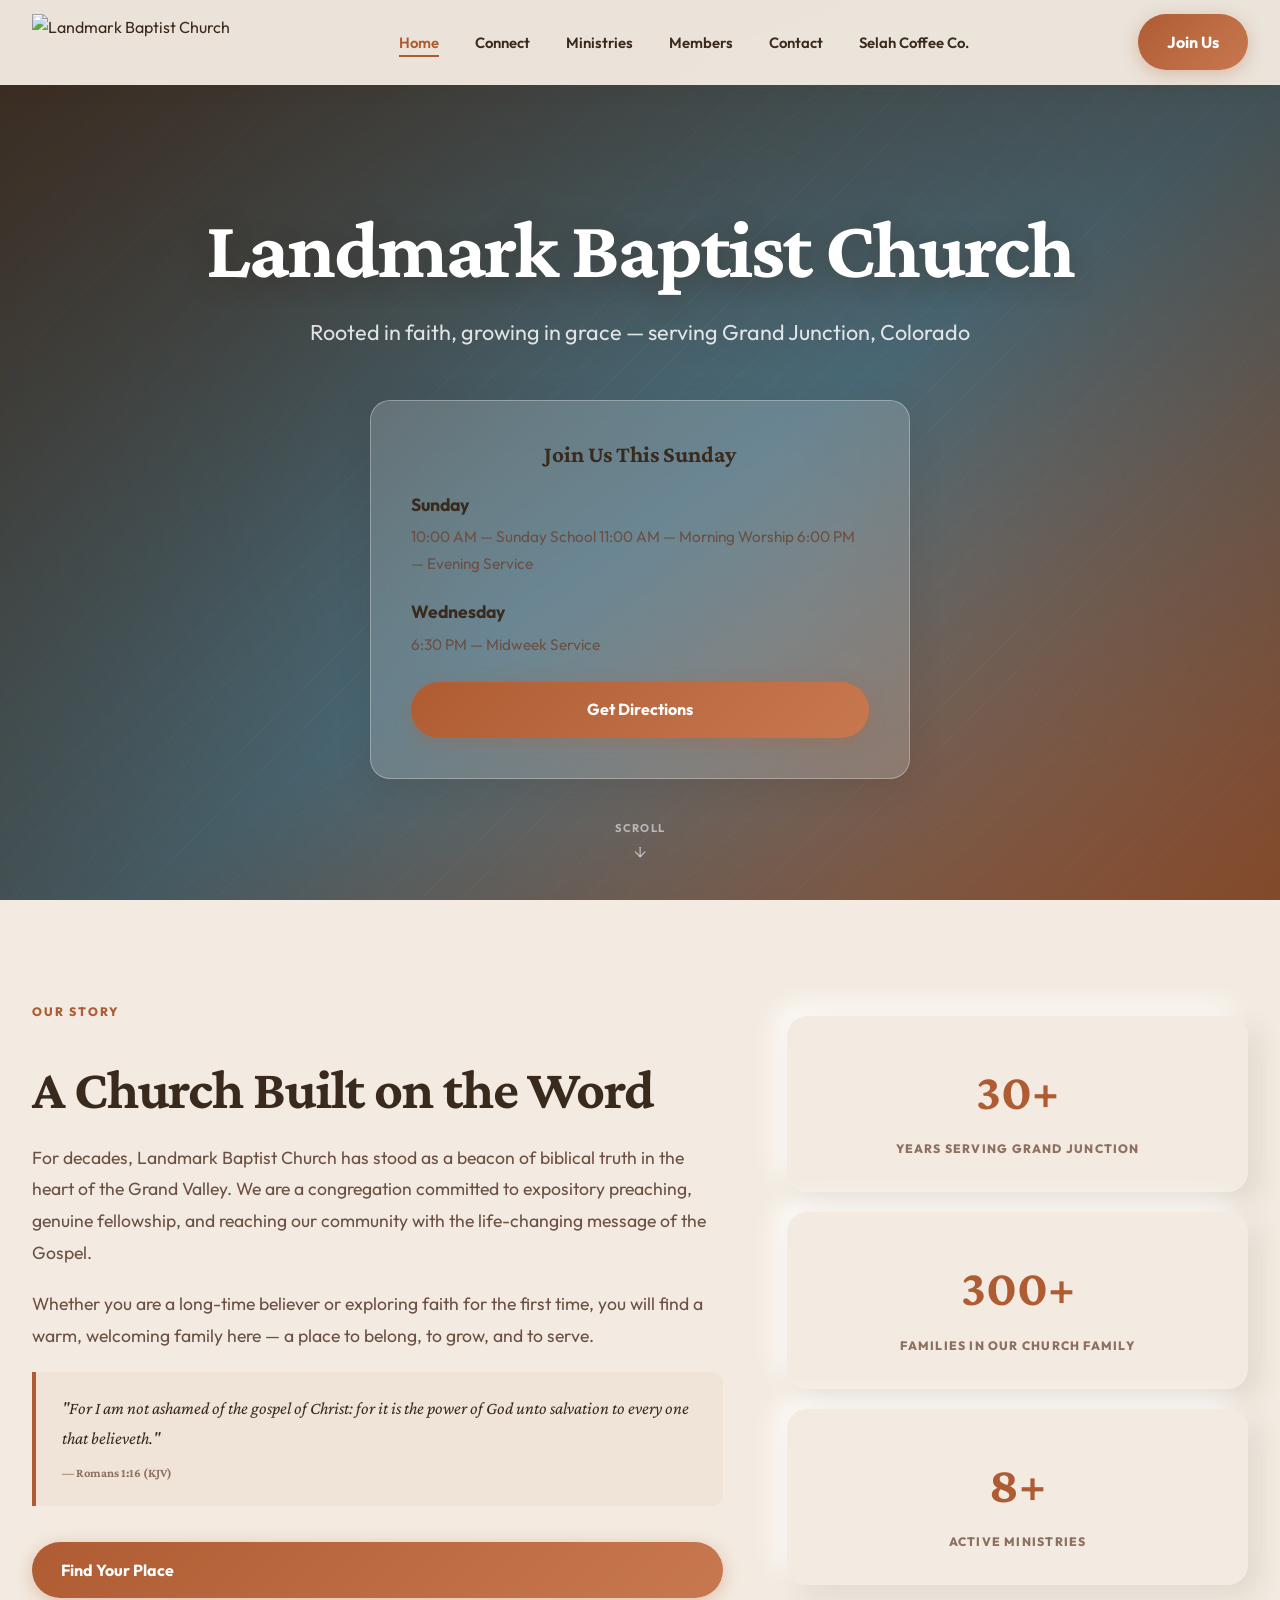
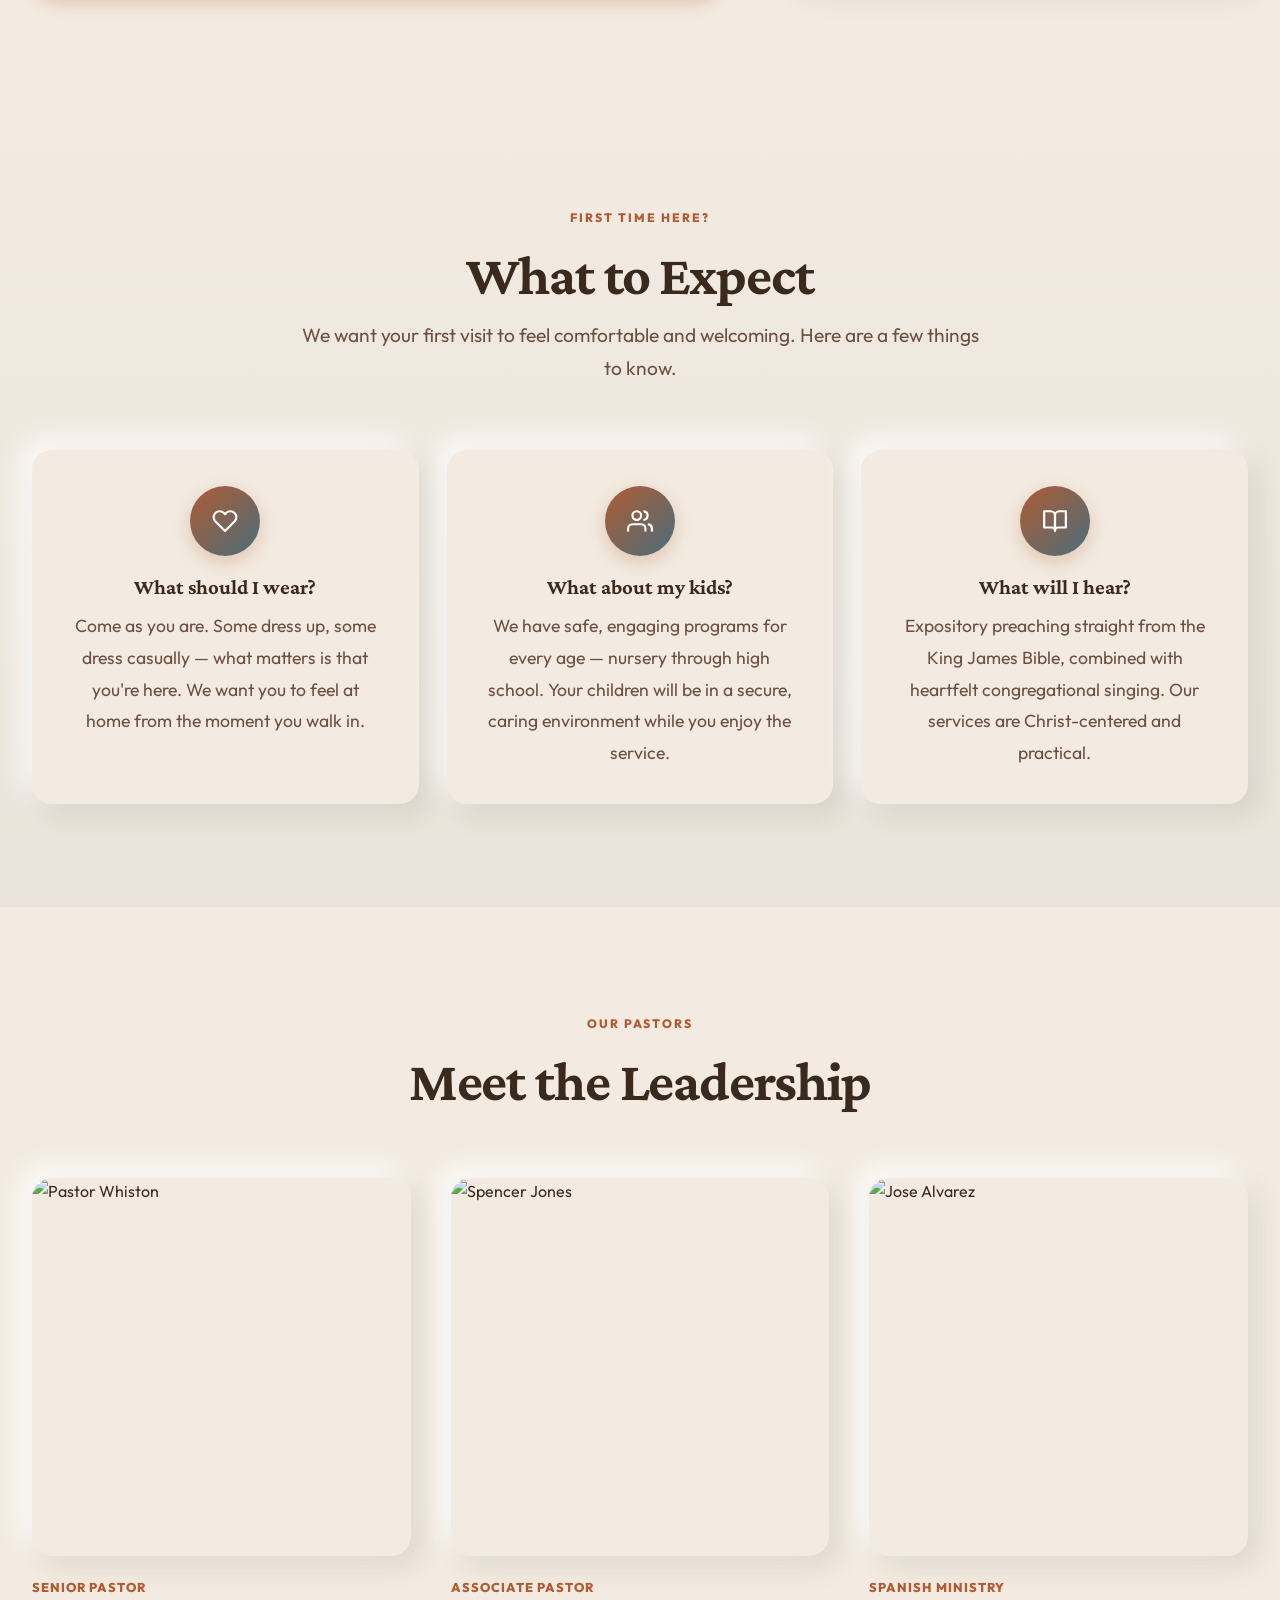
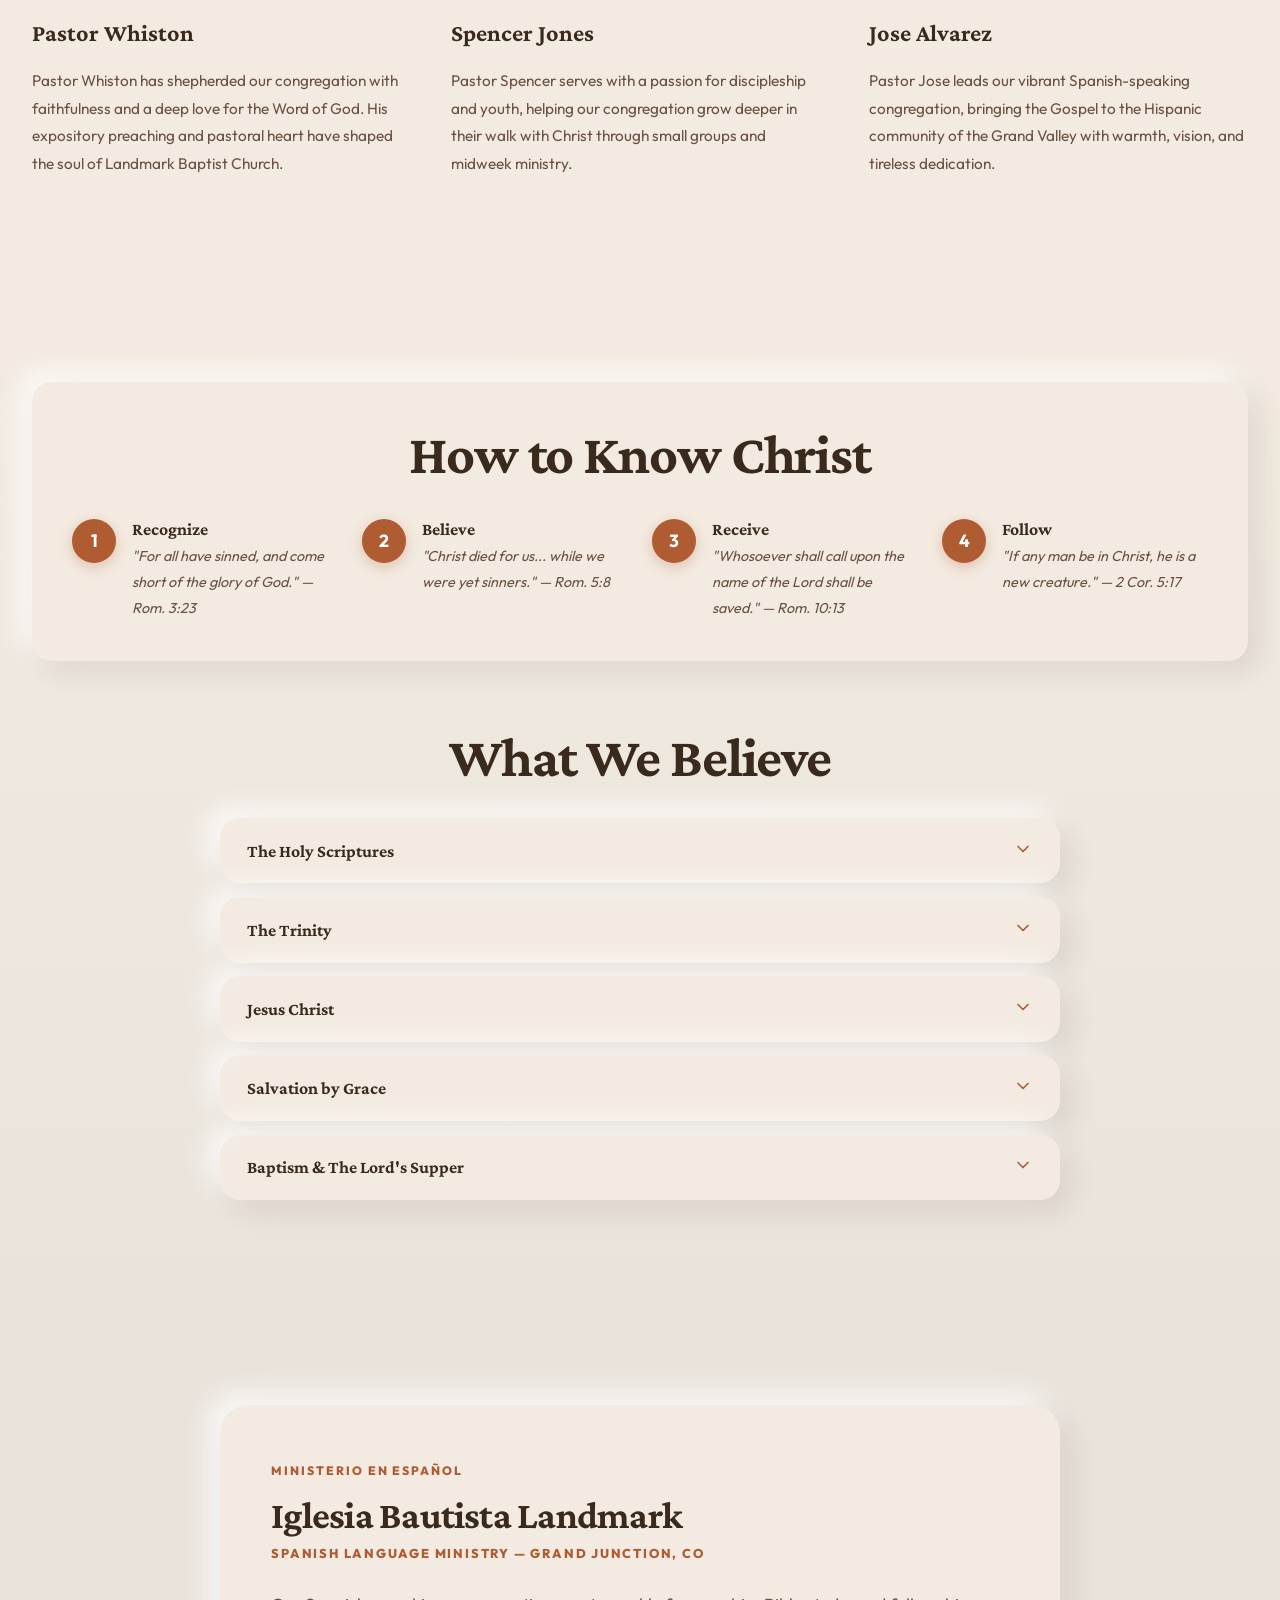
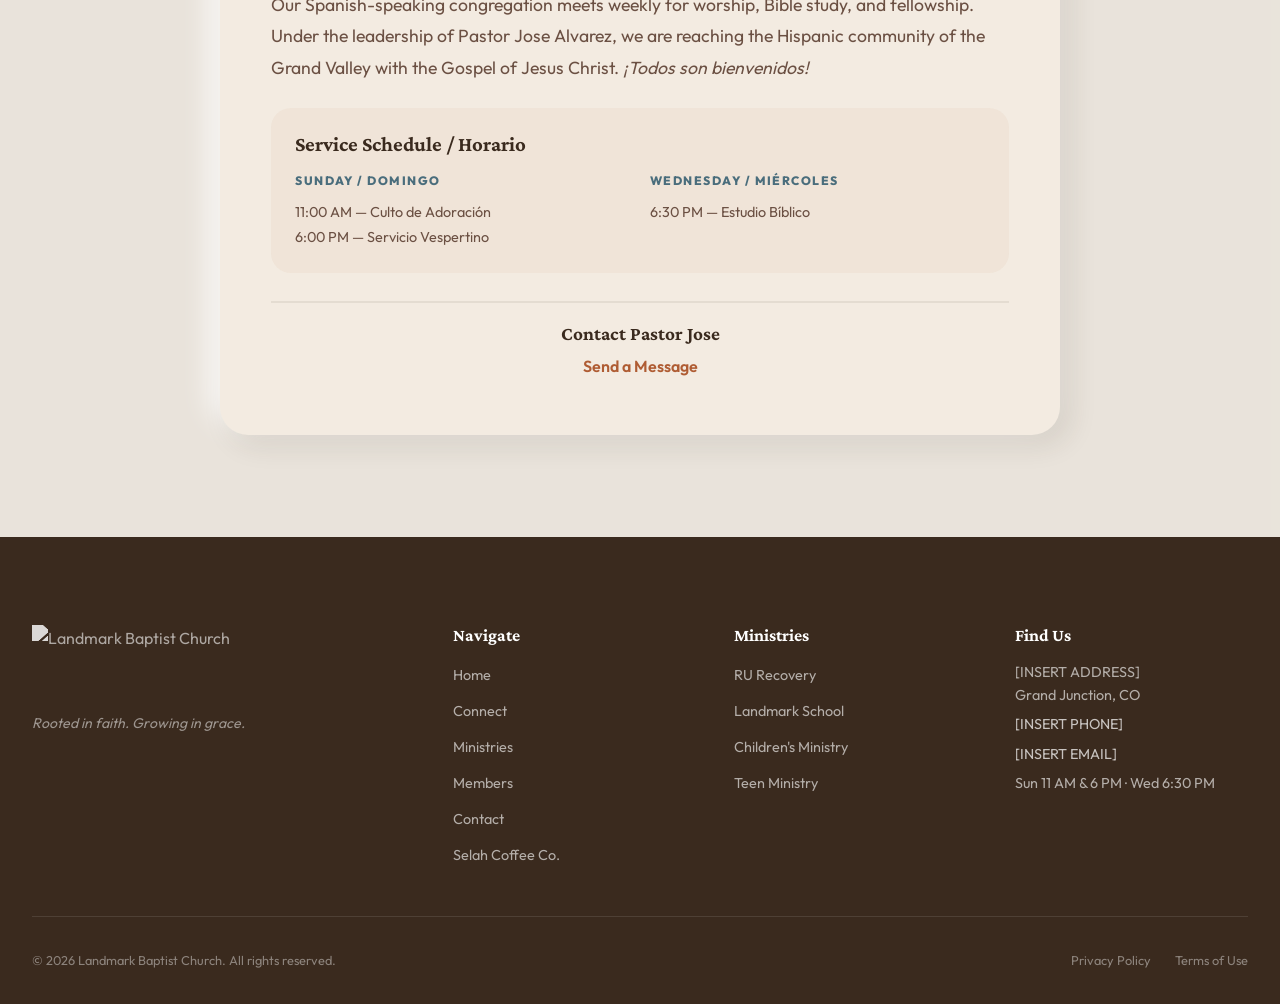
==== index.html @ 822616af "Add files via upload" ====
<!DOCTYPE html>
<html lang="en">
<head>
  <meta charset="UTF-8">
  <meta name="viewport" content="width=device-width, initial-scale=1.0">
  <title>Landmark Baptist Church | Grand Junction, CO</title>
  <meta name="description" content="Landmark Baptist Church — a community rooted in faith, growing in grace, and serving Grand Junction, Colorado.">
  <link rel="preconnect" href="https://fonts.googleapis.com">
  <link rel="preconnect" href="https://fonts.gstatic.com" crossorigin>
  <link href="https://fonts.googleapis.com/css2?family=Cinzel:wght@400;700&family=Caveat:wght@400;700&family=Crimson+Pro:ital,wght@0,400;0,600;0,700;1,400&family=Josefin+Sans:ital,wght@0,100;0,300;0,400;0,600;1,100&family=Outfit:wght@300;400;600;700;800&display=swap" rel="stylesheet">
  <link rel="stylesheet" href="styles.css">
  <script src="https://cdnjs.cloudflare.com/ajax/libs/gsap/3.12.2/gsap.min.js" defer></script>
  <script src="https://cdnjs.cloudflare.com/ajax/libs/gsap/3.12.2/ScrollTrigger.min.js" defer></script>
  <script src="https://cdn.jsdelivr.net/gh/studio-freight/lenis@1.0.19/bundled/lenis.min.js" defer></script>
  <script src="script.js" defer></script>
</head>
<body>

  <!-- HEADER -->
  <header class="header" id="site-header">
    <nav class="nav__container">
      <a href="index.html"><img src="assets/logo.png" alt="Landmark Baptist Church" class="nav__logo-img"></a>
      <ul class="nav__menu" id="nav-menu">
        <li><a href="index.html"      class="nav__link nav__link--active">Home</a></li>
        <li><a href="connect.html"    class="nav__link">Connect</a></li>
        <li><a href="ministries.html" class="nav__link">Ministries</a></li>
        <li><a href="members.html"    class="nav__link">Members</a></li>
        <li><a href="contact.html"    class="nav__link">Contact</a></li>
        <li><a href="selah.html"      class="nav__link">Selah Coffee Co.</a></li>
      </ul>
      <div class="nav__actions">
        <a href="connect.html" class="btn btn--primary">Join Us</a>
        <button class="nav__toggle" id="nav-toggle" aria-label="Toggle Navigation" aria-expanded="false">
          <span></span><span></span><span></span>
        </button>
      </div>
    </nav>
  </header>

  <main>

    <!-- HERO -->
    <section class="hero">
      <div class="hero__bg"></div>
      <div class="hero__overlay"></div>
      <div class="hero__content">
        <div class="hero__text">
          <h1 class="hero__title">Landmark Baptist Church</h1>
          <p class="hero__subtitle">Rooted in faith, growing in grace — serving Grand Junction, Colorado</p>
        </div>
        <div class="hero__card glass-card">
          <h3 class="hero__card-title">Join Us This Sunday</h3>
          <div class="hero__services">
            <div>
              <span class="service-time__day">Sunday</span>
              <div class="service-time__details">
                <span>10:00 AM — Sunday School</span>
                <span>11:00 AM — Morning Worship</span>
                <span>6:00 PM — Evening Service</span>
              </div>
            </div>
            <div>
              <span class="service-time__day">Wednesday</span>
              <div class="service-time__details">
                <span>6:30 PM — Midweek Service</span>
              </div>
            </div>
          </div>
          <a href="contact.html" class="btn btn--primary" style="margin-top:1.5rem;width:100%;justify-content:center;">Get Directions</a>
        </div>
      </div>
      <div class="hero__scroll" aria-hidden="true">
        <span>Scroll</span>
        <svg width="16" height="16" viewBox="0 0 24 24" fill="none" stroke="currentColor" stroke-width="2" stroke-linecap="round" stroke-linejoin="round"><line x1="12" y1="5" x2="12" y2="19"/><polyline points="19 12 12 19 5 12"/></svg>
      </div>
    </section>

    <!-- ABOUT -->
    <section class="section">
      <div class="container">
        <div class="history__grid">
          <div class="history__content">
            <span class="section__label">Our Story</span>
            <h2 class="section__title sr">A Church Built on the Word</h2>
            <p class="sr">For decades, Landmark Baptist Church has stood as a beacon of biblical truth in the heart of the Grand Valley. We are a congregation committed to expository preaching, genuine fellowship, and reaching our community with the life-changing message of the Gospel.</p>
            <p class="sr">Whether you are a long-time believer or exploring faith for the first time, you will find a warm, welcoming family here — a place to belong, to grow, and to serve.</p>
            <blockquote class="history__verse sr">
              "For I am not ashamed of the gospel of Christ: for it is the power of God unto salvation to every one that believeth."
              <cite>— Romans 1:16 (KJV)</cite>
            </blockquote>
            <a href="connect.html" class="btn btn--primary sr" style="margin-top:1rem;">Find Your Place</a>
          </div>
          <div class="history__stats">
            <div class="neu-card stat-card sr">
              <span class="stat-card__number">30+</span>
              <span class="stat-card__label">Years Serving Grand Junction</span>
            </div>
            <div class="neu-card stat-card sr">
              <span class="stat-card__number">300+</span>
              <span class="stat-card__label">Families in Our Church Family</span>
            </div>
            <div class="neu-card stat-card sr">
              <span class="stat-card__number">8+</span>
              <span class="stat-card__label">Active Ministries</span>
            </div>
          </div>
        </div>
      </div>
    </section>

    <!-- WHAT TO EXPECT -->
    <section class="section" style="background:linear-gradient(180deg,var(--bg) 0%,rgba(74,109,124,.06) 100%);">
      <div class="container">
        <div class="section__header">
          <span class="section__label">First Time Here?</span>
          <h2 class="section__title sr">What to Expect</h2>
          <p class="section__lead sr">We want your first visit to feel comfortable and welcoming. Here are a few things to know.</p>
        </div>
        <div class="faq__grid">
          <div class="neu-card faq-card sr">
            <div class="faq-card__icon">
              <svg width="26" height="26" viewBox="0 0 24 24" fill="none" stroke="currentColor" stroke-width="2" stroke-linecap="round" stroke-linejoin="round"><path d="M20.84 4.61a5.5 5.5 0 0 0-7.78 0L12 5.67l-1.06-1.06a5.5 5.5 0 0 0-7.78 7.78l1.06 1.06L12 21.23l7.78-7.78 1.06-1.06a5.5 5.5 0 0 0 0-7.78z"/></svg>
            </div>
            <h3 class="faq-card__title">What should I wear?</h3>
            <p>Come as you are. Some dress up, some dress casually — what matters is that you're here. We want you to feel at home from the moment you walk in.</p>
          </div>
          <div class="neu-card faq-card sr">
            <div class="faq-card__icon">
              <svg width="26" height="26" viewBox="0 0 24 24" fill="none" stroke="currentColor" stroke-width="2" stroke-linecap="round" stroke-linejoin="round"><path d="M17 21v-2a4 4 0 0 0-4-4H5a4 4 0 0 0-4 4v2"/><circle cx="9" cy="7" r="4"/><path d="M23 21v-2a4 4 0 0 0-3-3.87"/><path d="M16 3.13a4 4 0 0 1 0 7.75"/></svg>
            </div>
            <h3 class="faq-card__title">What about my kids?</h3>
            <p>We have safe, engaging programs for every age — nursery through high school. Your children will be in a secure, caring environment while you enjoy the service.</p>
          </div>
          <div class="neu-card faq-card sr">
            <div class="faq-card__icon">
              <svg width="26" height="26" viewBox="0 0 24 24" fill="none" stroke="currentColor" stroke-width="2" stroke-linecap="round" stroke-linejoin="round"><path d="M2 3h6a4 4 0 0 1 4 4v14a3 3 0 0 0-3-3H2z"/><path d="M22 3h-6a4 4 0 0 0-4 4v14a3 3 0 0 1 3-3h7z"/></svg>
            </div>
            <h3 class="faq-card__title">What will I hear?</h3>
            <p>Expository preaching straight from the King James Bible, combined with heartfelt congregational singing. Our services are Christ-centered and practical.</p>
          </div>
        </div>
      </div>
    </section>

    <!-- LEADERSHIP -->
    <section class="section">
      <div class="container">
        <div class="section__header">
          <span class="section__label">Our Pastors</span>
          <h2 class="section__title sr">Meet the Leadership</h2>
        </div>
        <div class="team__grid">
          <div class="team-card sr">
            <div class="team-card__image-wrap">
              <img src="assets/whistons.jpeg" alt="Pastor Whiston" class="team-card__image">
            </div>
            <p class="team-card__role">Senior Pastor</p>
            <h3 class="team-card__name">Pastor Whiston</h3>
            <p class="team-card__bio">Pastor Whiston has shepherded our congregation with faithfulness and a deep love for the Word of God. His expository preaching and pastoral heart have shaped the soul of Landmark Baptist Church.</p>
          </div>
          <div class="team-card sr">
            <div class="team-card__image-wrap">
              <img src="assets/spencerjones.png" alt="Spencer Jones" class="team-card__image">
            </div>
            <p class="team-card__role">Associate Pastor</p>
            <h3 class="team-card__name">Spencer Jones</h3>
            <p class="team-card__bio">Pastor Spencer serves with a passion for discipleship and youth, helping our congregation grow deeper in their walk with Christ through small groups and midweek ministry.</p>
          </div>
          <div class="team-card sr">
            <div class="team-card__image-wrap">
              <img src="assets/josealvarez.png" alt="Jose Alvarez" class="team-card__image">
            </div>
            <p class="team-card__role">Spanish Ministry</p>
            <h3 class="team-card__name">Jose Alvarez</h3>
            <p class="team-card__bio">Pastor Jose leads our vibrant Spanish-speaking congregation, bringing the Gospel to the Hispanic community of the Grand Valley with warmth, vision, and tireless dedication.</p>
          </div>
        </div>
      </div>
    </section>

    <!-- BELIEFS -->
    <section class="section beliefs">
      <div class="container">
        <div class="neu-card salvation sr">
          <h2 class="salvation__title">How to Know Christ</h2>
          <div class="salvation__steps">
            <div class="salvation__step">
              <div class="salvation__number">1</div>
              <div><h4>Recognize</h4><p><em>"For all have sinned, and come short of the glory of God." — Rom. 3:23</em></p></div>
            </div>
            <div class="salvation__step">
              <div class="salvation__number">2</div>
              <div><h4>Believe</h4><p><em>"Christ died for us... while we were yet sinners." — Rom. 5:8</em></p></div>
            </div>
            <div class="salvation__step">
              <div class="salvation__number">3</div>
              <div><h4>Receive</h4><p><em>"Whosoever shall call upon the name of the Lord shall be saved." — Rom. 10:13</em></p></div>
            </div>
            <div class="salvation__step">
              <div class="salvation__number">4</div>
              <div><h4>Follow</h4><p><em>"If any man be in Christ, he is a new creature." — 2 Cor. 5:17</em></p></div>
            </div>
          </div>
        </div>

        <h2 class="doctrine__title sr" style="margin-top:4rem;">What We Believe</h2>
        <div class="accordion sr">
          <div class="accordion__item">
            <button class="accordion__header">The Holy Scriptures<span class="accordion__icon"><svg width="20" height="20" viewBox="0 0 24 24" fill="none" stroke="currentColor" stroke-width="2" stroke-linecap="round" stroke-linejoin="round"><polyline points="6 9 12 15 18 9"/></svg></span></button>
            <div class="accordion__content"><p>We believe the Bible to be the verbally inspired, inerrant Word of God and the only sufficient, certain, and authoritative rule of all saving knowledge, faith, and obedience. The King James Version is our text of choice.</p></div>
          </div>
          <div class="accordion__item">
            <button class="accordion__header">The Trinity<span class="accordion__icon"><svg width="20" height="20" viewBox="0 0 24 24" fill="none" stroke="currentColor" stroke-width="2" stroke-linecap="round" stroke-linejoin="round"><polyline points="6 9 12 15 18 9"/></svg></span></button>
            <div class="accordion__content"><p>We believe in one God, eternally existing in three Persons — Father, Son, and Holy Spirit — co-equal in nature, attributes, and perfection. Each Person is distinct, yet the Godhead is one.</p></div>
          </div>
          <div class="accordion__item">
            <button class="accordion__header">Jesus Christ<span class="accordion__icon"><svg width="20" height="20" viewBox="0 0 24 24" fill="none" stroke="currentColor" stroke-width="2" stroke-linecap="round" stroke-linejoin="round"><polyline points="6 9 12 15 18 9"/></svg></span></button>
            <div class="accordion__content"><p>We believe in the virgin birth, sinless life, substitutionary death, bodily resurrection, and glorious ascension of the Lord Jesus Christ. He is the only mediator between God and man.</p></div>
          </div>
          <div class="accordion__item">
            <button class="accordion__header">Salvation by Grace<span class="accordion__icon"><svg width="20" height="20" viewBox="0 0 24 24" fill="none" stroke="currentColor" stroke-width="2" stroke-linecap="round" stroke-linejoin="round"><polyline points="6 9 12 15 18 9"/></svg></span></button>
            <div class="accordion__content"><p>Salvation is entirely by grace through faith in the finished work of Christ — not by works, merit, or ritual. Eternal security is the promise of every true believer.</p></div>
          </div>
          <div class="accordion__item">
            <button class="accordion__header">Baptism &amp; The Lord's Supper<span class="accordion__icon"><svg width="20" height="20" viewBox="0 0 24 24" fill="none" stroke="currentColor" stroke-width="2" stroke-linecap="round" stroke-linejoin="round"><polyline points="6 9 12 15 18 9"/></svg></span></button>
            <div class="accordion__content"><p>We practice believer's baptism by immersion as a public declaration of faith, and observe the Lord's Supper as a memorial of Christ's sacrifice. Both are ordinances of the local church, not means of grace.</p></div>
          </div>
        </div>
      </div>
    </section>

    <!-- SPANISH MINISTRY -->
    <section class="section spanish">
      <div class="container">
        <div class="spanish__content neu-card">
          <span class="section__label">Ministerio en Español</span>
          <h2 class="spanish__title sr">Iglesia Bautista Landmark</h2>
          <span class="spanish__subtitle">Spanish Language Ministry — Grand Junction, CO</span>
          <p class="spanish__text sr">Our Spanish-speaking congregation meets weekly for worship, Bible study, and fellowship. Under the leadership of Pastor Jose Alvarez, we are reaching the Hispanic community of the Grand Valley with the Gospel of Jesus Christ. <em>¡Todos son bienvenidos!</em></p>
          <div class="spanish__services sr">
            <h3>Service Schedule / Horario</h3>
            <div class="spanish__schedule">
              <div>
                <span class="spanish__day-name">Sunday / Domingo</span>
                <span class="spanish__time">11:00 AM — Culto de Adoración</span>
                <span class="spanish__time">6:00 PM — Servicio Vespertino</span>
              </div>
              <div>
                <span class="spanish__day-name">Wednesday / Miércoles</span>
                <span class="spanish__time">6:30 PM — Estudio Bíblico</span>
              </div>
            </div>
          </div>
          <div class="spanish__contact sr">
            <h4>Contact Pastor Jose</h4>
            <a href="contact.html">Send a Message</a>
          </div>
        </div>
      </div>
    </section>

  </main>

  <!-- FOOTER -->
  <footer class="footer">
    <div class="container">
      <div class="footer__grid">
        <div>
          <img src="assets/logo.png" alt="Landmark Baptist Church" class="footer__logo">
          <p class="footer__tagline">Rooted in faith. Growing in grace.</p>
        </div>
        <div class="footer__links">
          <h4>Navigate</h4>
          <ul>
            <li><a href="index.html">Home</a></li>
            <li><a href="connect.html">Connect</a></li>
            <li><a href="ministries.html">Ministries</a></li>
            <li><a href="members.html">Members</a></li>
            <li><a href="contact.html">Contact</a></li>
            <li><a href="selah.html">Selah Coffee Co.</a></li>
          </ul>
        </div>
        <div class="footer__links">
          <h4>Ministries</h4>
          <ul>
            <li><a href="ministries.html">RU Recovery</a></li>
            <li><a href="ministries.html">Landmark School</a></li>
            <li><a href="connect.html">Children's Ministry</a></li>
            <li><a href="connect.html">Teen Ministry</a></li>
          </ul>
        </div>
        <div class="footer__contact">
          <h4>Find Us</h4>
          <p>[INSERT ADDRESS]<br>Grand Junction, CO</p>
          <p><a href="tel:[INSERT PHONE]">[INSERT PHONE]</a></p>
          <p><a href="mailto:[INSERT EMAIL]">[INSERT EMAIL]</a></p>
          <p class="footer__hours">Sun 11 AM &amp; 6 PM · Wed 6:30 PM</p>
        </div>
      </div>
      <div class="footer__bottom">
        <p>&copy; 2026 Landmark Baptist Church. All rights reserved.</p>
        <div class="footer__legal"><a href="#">Privacy Policy</a><a href="#">Terms of Use</a></div>
      </div>
    </div>
  </footer>

</body>
</html>
---- styles.css ----
/* ================================================================
   LANDMARK BAPTIST CHURCH — MASTER STYLESHEET
   styles.css  |  Used by: index · connect · ministries · members · contact
   Palette: #F3EBE1 cream · #3A2A1E espresso · #AF5C33 terracotta · #4A6D7C slate
   Fonts: Crimson Pro (display) · Outfit (body)
   ================================================================ */

/* ── 1. CUSTOM PROPERTIES ──────────────────────────────────── */
:root {
  --bg:           #F3EBE1;
  --bg-white:     #FFFFFF;
  --bg-elevated:  #FAF5EF;
  --primary:      #3A2A1E;
  --primary-mid:  #5A4030;
  --accent:       #AF5C33;
  --accent-light: #C8784F;
  --blue:         #4A6D7C;
  --blue-light:   #6A9AAC;
  --text-body:    #6B5043;
  --text-muted:   #8E7060;
  --burg:         #6B1A2E;
  --burg-dark:    #4E1221;
  --gold-burg:    #C8A96E;

  --shadow-neu:   10px 10px 28px rgba(58,42,30,.11), -10px -10px 28px rgba(255,255,255,.88);
  --shadow-lg:    16px 16px 42px rgba(58,42,30,.14), -16px -16px 42px rgba(255,255,255,.95);
  --shadow-inset: inset 4px 4px 10px rgba(58,42,30,.07), inset -4px -4px 10px rgba(255,255,255,.7);

  --radius-sm:   12px;
  --radius-md:   20px;
  --radius-lg:   28px;
  --radius-pill: 9999px;

  --font-d: 'Crimson Pro', Georgia, serif;
  --font-b: 'Outfit', system-ui, sans-serif;

  --ease-bounce: cubic-bezier(.34,1.56,.64,1);
  --ease-out:    cubic-bezier(.4,0,.2,1);
  /* ── Coffee / Selah variables (cc- prefix) ────────── */
  --cc-void:        #131211;
  --cc-dark:        #1C1D1E;
  --cc-board:       #2B2D2E;
  --cc-gold:        #D4B16F;
  --cc-gold-mid:    rgba(212,177,111,.6);
  --cc-gold-glow:   rgba(212,177,111,.14);
  --cc-blue:        #5D7C89;
  --cc-blue-mid:    rgba(93,124,137,.55);
  --cc-cream:       #F3EBE1;
  --cc-taupe:       #B5A99A;
  --cc-chalk:       rgba(243,235,225,.9);
  --cc-chalk-mid:   rgba(243,235,225,.55);
  --cc-chalk-dim:   rgba(243,235,225,.28);
  --cc-chalk-faint: rgba(243,235,225,.1);
  --cc-font-badge: 'Cinzel', Georgia, serif;
  --cc-font-chalk: 'Caveat', cursive;
  --cc-font-body:  'Josefin Sans', sans-serif;
}

/* ── 2. RESET ───────────────────────────────────────────────── */
*, *::before, *::after { box-sizing: border-box; margin: 0; padding: 0; }
html  { scroll-behavior: smooth; font-size: 16px; }
body  {
  font-family: var(--font-b);
  background: var(--bg);
  color: var(--primary);
  line-height: 1.7;
  overflow-x: hidden;
  -webkit-font-smoothing: antialiased;
}
img   { max-width: 100%; display: block; height: auto; }
a     { text-decoration: none; color: inherit; transition: color .3s ease; }
button { border: none; background: none; cursor: pointer; font-family: inherit; }
ul, ol { list-style: none; }

/* ── 3. TYPOGRAPHY ──────────────────────────────────────────── */
h1, h2, h3, h4, h5, h6 {
  font-family: var(--font-d);
  font-weight: 700;
  line-height: 1.15;
  color: var(--primary);
}
h1 { font-size: clamp(2.8rem, 6.5vw, 5.5rem); letter-spacing: -.025em; }
h2 { font-size: clamp(2rem,   4.5vw, 3.5rem);  letter-spacing: -.02em; }
h3 { font-size: clamp(1.5rem, 3vw,   2.4rem); }
h4 { font-size: clamp(1.2rem, 2vw,   1.75rem); }
p  { font-size: clamp(1rem, 1.5vw, 1.1rem); color: var(--text-body); line-height: 1.8; }

/* ── 4. LAYOUT UTILITIES ────────────────────────────────────── */
.container {
  max-width: 1380px;
  margin: 0 auto;
  padding: 0 2rem;
}
.section { padding: clamp(4rem, 8vw, 7rem) 0; }

.section__label {
  display: inline-block;
  font-size: .76rem;
  font-weight: 800;
  text-transform: uppercase;
  letter-spacing: .16em;
  color: var(--accent);
  margin-bottom: .7rem;
}
.section__title { margin-top: .2rem; }
.section__header {
  text-align: center;
  margin-bottom: clamp(2.5rem, 5vw, 4rem);
}
.section__lead {
  font-size: clamp(1rem, 1.6vw, 1.2rem);
  color: var(--text-body);
  line-height: 1.75;
  margin-top: .7rem;
  max-width: 680px;
  margin-left: auto;
  margin-right: auto;
}

/* ── 5. CARD UTILITIES ──────────────────────────────────────── */
.neu-card {
  background: var(--bg);
  border-radius: var(--radius-md);
  box-shadow: var(--shadow-neu);
  padding: 2rem;
  transition: transform .35s var(--ease-bounce), box-shadow .35s ease;
}
.neu-card:hover {
  transform: translateY(-5px);
  box-shadow: var(--shadow-lg);
}
.glass-card {
  background: rgba(255,255,255,.18);
  backdrop-filter: blur(20px);
  -webkit-backdrop-filter: blur(20px);
  border: 1px solid rgba(255,255,255,.3);
  border-radius: var(--radius-md);
  box-shadow: 0 8px 32px rgba(58,42,30,.15);
}

/* ── 6. BUTTONS ─────────────────────────────────────────────── */
.btn {
  display: inline-flex;
  align-items: center;
  gap: .5rem;
  padding: .9rem 1.8rem;
  border-radius: var(--radius-pill);
  font-family: var(--font-b);
  font-weight: 700;
  font-size: 1rem;
  cursor: pointer;
  transition: transform .35s var(--ease-bounce), box-shadow .35s ease;
  white-space: nowrap;
}
.btn--primary {
  background: linear-gradient(135deg, var(--accent), var(--accent-light));
  color: #fff;
  box-shadow: 0 4px 18px rgba(175,92,51,.32);
}
.btn--primary:hover  { transform: translateY(-3px); box-shadow: 0 8px 28px rgba(175,92,51,.46); }
.btn--secondary {
  background: var(--bg);
  color: var(--primary);
  box-shadow: var(--shadow-neu);
}
.btn--secondary:hover { transform: translateY(-3px); box-shadow: var(--shadow-lg); }

/* ── 7. SCROLL REVEAL ───────────────────────────────────────── */
.sr {
  opacity: 0;
  transform: translateY(38px);
  transition: opacity .75s ease, transform .75s ease;
}
.sr.visible { opacity: 1; transform: translateY(0); }

/* ── 8. NAVIGATION ──────────────────────────────────────────── */
.header {
  position: fixed;
  top: 0; left: 0; width: 100%;
  z-index: 1000;
  background: rgba(243,235,225,.96);
  backdrop-filter: blur(12px);
  -webkit-backdrop-filter: blur(12px);
  box-shadow: 0 2px 20px rgba(58,42,30,.07);
  transition: box-shadow .3s ease;
}
.header.scrolled { box-shadow: 0 4px 30px rgba(58,42,30,.13); }

.nav__container {
  display: flex;
  align-items: center;
  justify-content: space-between;
  gap: 1.5rem;
  max-width: 1380px;
  margin: 0 auto;
  padding: .9rem 2rem;
}
.nav__logo-img {
  height: 56px;
  width: auto;
  transition: transform .3s ease;
}
.nav__logo-img:hover { transform: scale(1.05); }

.nav__menu {
  display: flex;
  align-items: center;
  gap: 2.25rem;
}
.nav__link {
  font-weight: 600;
  font-size: .93rem;
  color: var(--primary);
  position: relative;
  padding: .3rem 0;
}
.nav__link::after {
  content: '';
  position: absolute;
  bottom: 0; left: 0;
  width: 0; height: 2px;
  background: var(--accent);
  transition: width .3s ease;
}
.nav__link:hover::after,
.nav__link--active::after { width: 100%; }
.nav__link--active { color: var(--accent); }

.nav__actions { display: flex; align-items: center; gap: .75rem; }

.nav__toggle {
  display: none;
  flex-direction: column;
  gap: 5px;
  width: 28px;
  padding: 4px 0;
}
.nav__toggle span {
  display: block;
  width: 100%; height: 2.5px;
  background: var(--primary);
  border-radius: 2px;
  transition: all .35s ease;
}
.nav__toggle.open span:nth-child(1) { transform: rotate(45deg) translate(5px,5px); }
.nav__toggle.open span:nth-child(2) { opacity: 0; }
.nav__toggle.open span:nth-child(3) { transform: rotate(-45deg) translate(5px,-5px); }

@media (max-width: 960px) {
  .nav__menu {
    position: fixed;
    top: 0; right: -100%;
    width: min(300px, 80vw);
    height: 100vh;
    background: var(--bg);
    padding: 5rem 2rem 2rem;
    flex-direction: column;
    align-items: flex-start;
    gap: 1.75rem;
    box-shadow: -8px 0 40px rgba(58,42,30,.15);
    transition: right .4s var(--ease-out);
    z-index: 999;
  }
  .nav__menu.open { right: 0; }
  .nav__link { font-size: 1.1rem; }
  .nav__toggle { display: flex; z-index: 1001; position: relative; }
  .nav__actions .btn--secondary { display: none; }
}

/* ── 9. FOOTER ──────────────────────────────────────────────── */
.footer {
  background: var(--primary);
  color: rgba(255,255,255,.72);
  padding: clamp(3.5rem, 7vw, 5.5rem) 0 2rem;
}
.footer__grid {
  display: grid;
  grid-template-columns: 1.6fr 1fr 1fr 1fr;
  gap: 3rem;
  margin-bottom: 3rem;
}
.footer__logo {
  height: 70px; width: auto;
  filter: brightness(0) invert(1);
  opacity: .82;
  margin-bottom: 1rem;
}
.footer__tagline { font-size: .88rem; font-style: italic; color: rgba(255,255,255,.5); }

.footer__links h4,
.footer__contact h4 {
  color: #fff;
  font-family: var(--font-d);
  font-size: 1.1rem;
  margin-bottom: 1rem;
}
.footer__links ul { display: flex; flex-direction: column; gap: .55rem; }
.footer__links a { color: rgba(255,255,255,.62); font-size: .9rem; }
.footer__links a:hover { color: var(--accent); padding-left: 4px; }
.footer__contact p { color: rgba(255,255,255,.62); font-size: .9rem; margin-bottom: .45rem; line-height: 1.55; }
.footer__contact a { color: rgba(255,255,255,.72); }
.footer__contact a:hover { color: var(--accent); }
.footer__hours { font-size: .8rem; }
.footer__bottom {
  display: flex;
  justify-content: space-between;
  align-items: center;
  flex-wrap: wrap;
  gap: 1rem;
  padding-top: 2rem;
  border-top: 1px solid rgba(255,255,255,.1);
}
.footer__bottom p { color: rgba(255,255,255,.42); font-size: .8rem; }
.footer__legal { display: flex; gap: 1.5rem; }
.footer__legal a { color: rgba(255,255,255,.42); font-size: .8rem; }
.footer__legal a:hover { color: var(--accent); }

@media (max-width: 960px) { .footer__grid { grid-template-columns: 1fr 1fr; } }
@media (max-width: 540px) { .footer__grid { grid-template-columns: 1fr; } }

/* ================================================================
   HOME PAGE
   ================================================================ */

/* ── 10. HOME HERO ──────────────────────────────────────────── */
.hero {
  position: relative;
  min-height: 100vh;
  display: flex;
  align-items: center;
  justify-content: center;
  overflow: hidden;
  padding-top: 80px;
  text-align: center;
}
.hero__bg {
  position: absolute; inset: 0;
  background: linear-gradient(145deg, #3A2A1E 0%, #4A6D7C 55%, #AF5C33 100%);
  z-index: 0;
  will-change: transform;
}
.hero__bg::after {
  content: '';
  position: absolute; inset: 0;
  background-image: repeating-linear-gradient(
    -45deg, transparent, transparent 28px,
    rgba(255,255,255,.02) 28px, rgba(255,255,255,.02) 29px
  );
}
.hero__overlay {
  position: absolute; inset: 0;
  background: radial-gradient(ellipse at 50% 60%, transparent 20%, rgba(58,42,30,.46) 100%);
  z-index: 1;
}
.hero__content { position: relative; z-index: 2; max-width: 1000px; margin: 0 auto; padding: 0 2rem; }
.hero__text    { margin-bottom: 3rem; }
.hero__title   { color: #fff; text-shadow: 0 4px 24px rgba(58,42,30,.4); margin-bottom: 1rem; }
.hero__subtitle { font-size: clamp(1.05rem, 2vw, 1.35rem); color: rgba(255,255,255,.84); font-weight: 400; }
.hero__card   { max-width: 540px; margin: 0 auto; padding: 2.5rem; }
.hero__card-title  { font-family: var(--font-d); font-size: 1.45rem; color: var(--primary); margin-bottom: 1.4rem; }
.hero__services    { display: flex; flex-direction: column; gap: 1.25rem; text-align: left; }
.service-time__day { display: block; font-weight: 700; font-size: 1.1rem; color: var(--primary); margin-bottom: .2rem; }
.service-time__details span { color: var(--text-body); font-size: .96rem; }
.hero__scroll {
  position: absolute; bottom: 2.5rem; left: 50%;
  transform: translateX(-50%);
  display: flex; flex-direction: column; align-items: center; gap: .4rem;
  color: rgba(255,255,255,.55); font-size: .7rem; font-weight: 700;
  text-transform: uppercase; letter-spacing: .1em;
  animation: scrollBounce 2.4s ease-in-out infinite; z-index: 2;
}
@keyframes scrollBounce {
  0%,100% { transform: translateX(-50%) translateY(0); }
  50%     { transform: translateX(-50%) translateY(-8px); }
}

/* ── 11. HISTORY ────────────────────────────────────────────── */
.history__grid {
  display: grid;
  grid-template-columns: 1.5fr 1fr;
  gap: clamp(2.5rem, 5vw, 5rem);
  align-items: center;
}
.history__content { display: flex; flex-direction: column; gap: 1.25rem; }
.history__verse {
  padding: 1.4rem 1.6rem;
  border-left: 4px solid var(--accent);
  background: rgba(175,92,51,.05);
  border-radius: 0 var(--radius-sm) var(--radius-sm) 0;
  font-family: var(--font-d);
  font-style: italic;
  font-size: 1.1rem;
  color: var(--primary);
}
.history__verse cite { display: block; margin-top: .55rem; font-size: .78rem; font-style: normal; color: var(--text-muted); font-weight: 700; }
.history__stats { display: flex; flex-direction: column; gap: 1.25rem; }
.stat-card { text-align: center; padding: 2rem; }
.stat-card__number { display: block; font-family: var(--font-d); font-size: clamp(2.4rem, 4vw, 3.4rem); font-weight: 700; color: var(--accent); }
.stat-card__label  { display: block; font-size: .76rem; font-weight: 800; text-transform: uppercase; letter-spacing: .1em; color: var(--text-muted); margin-top: .3rem; }

@media (max-width: 860px) { .history__grid { grid-template-columns: 1fr; } .history__stats { flex-direction: row; } }
@media (max-width: 500px) { .history__stats { flex-direction: column; } }

/* ── 12. FAQ ────────────────────────────────────────────────── */
.faq__grid { display: grid; grid-template-columns: repeat(auto-fit, minmax(280px, 1fr)); gap: 1.75rem; }
.faq-card  { padding: 2.25rem; text-align: center; }
.faq-card__icon {
  width: 70px; height: 70px;
  margin: 0 auto 1.2rem;
  background: linear-gradient(135deg, var(--accent), var(--blue));
  border-radius: var(--radius-pill);
  display: flex; align-items: center; justify-content: center;
  color: #fff;
  box-shadow: 0 6px 18px rgba(175,92,51,.28);
}
.faq-card__title { font-family: var(--font-d); font-size: 1.3rem; margin-bottom: .7rem; }

/* ── 13. TEAM ───────────────────────────────────────────────── */
.team__grid { display: grid; grid-template-columns: repeat(auto-fit, minmax(290px, 1fr)); gap: 2.5rem; }
.team-card  { display: flex; flex-direction: column; gap: 1.25rem; }
.team-card__image-wrap {
  border-radius: var(--radius-md);
  overflow: hidden;
  aspect-ratio: 1/1;
  box-shadow: var(--shadow-neu);
}
.team-card__image { width: 100%; height: 100%; object-fit: cover; transition: transform .5s ease; }
.team-card:hover .team-card__image { transform: scale(1.04); }
.team-card__name { font-family: var(--font-d); font-size: 1.5rem; }
.team-card__role { font-size: .8rem; font-weight: 800; text-transform: uppercase; letter-spacing: .08em; color: var(--accent); }
.team-card__bio  { font-size: .96rem; }

/* ── 14. BELIEFS / ACCORDION ────────────────────────────────── */
.beliefs { background: linear-gradient(180deg, var(--bg) 0%, rgba(74,109,124,.06) 100%); }
.salvation { padding: 2.5rem; margin-bottom: 3rem; }
.salvation__title { text-align: center; margin-bottom: 2rem; }
.salvation__steps { display: grid; grid-template-columns: repeat(auto-fit, minmax(220px, 1fr)); gap: 1.5rem; }
.salvation__step { display: flex; gap: 1rem; align-items: flex-start; }
.salvation__number {
  flex-shrink: 0; width: 44px; height: 44px;
  background: var(--accent); color: #fff;
  border-radius: var(--radius-pill);
  display: flex; align-items: center; justify-content: center;
  font-size: 1.1rem; font-weight: 700;
  box-shadow: 0 4px 14px rgba(175,92,51,.3);
}
.salvation__step h4 { font-family: var(--font-d); font-size: 1.1rem; margin-bottom: .3rem; }
.salvation__step p  { font-size: .9rem; font-style: italic; }

.doctrine__title { text-align: center; margin-bottom: 1.75rem; }
.accordion { max-width: 840px; margin: 0 auto; display: flex; flex-direction: column; gap: .85rem; }
.accordion__item {
  background: var(--bg);
  border-radius: var(--radius-md);
  box-shadow: var(--shadow-neu);
  overflow: hidden;
}
.accordion__header {
  width: 100%; display: flex; align-items: center; justify-content: space-between;
  padding: 1.3rem 1.7rem; cursor: pointer; background: transparent;
  font-family: var(--font-d); font-size: 1.1rem; font-weight: 700; color: var(--primary);
  transition: background .25s ease;
}
.accordion__header:hover { background: rgba(175,92,51,.04); }
.accordion__icon { color: var(--accent); transition: transform .35s ease; flex-shrink: 0; }
.accordion__item.open .accordion__icon { transform: rotate(180deg); }
.accordion__content { max-height: 0; overflow: hidden; transition: max-height .4s ease; }
.accordion__item.open .accordion__content { max-height: 400px; }
.accordion__content p { padding: 0 1.7rem 1.4rem; font-size: .96rem; }

/* ── 15. SPANISH SECTION ────────────────────────────────────── */
.spanish { background: rgba(74,109,124,.06); }
.spanish__content {
  max-width: 840px; margin: 0 auto;
  background: var(--bg); border-radius: var(--radius-lg); box-shadow: var(--shadow-neu);
  padding: clamp(2rem, 4vw, 3.5rem);
}
.spanish__title   { font-family: var(--font-d); font-size: clamp(1.75rem, 3vw, 2.7rem); }
.spanish__subtitle { font-size: .8rem; font-weight: 800; letter-spacing: .14em; text-transform: uppercase; color: var(--accent); margin-top: .35rem; display: block; }
.spanish__text { margin: 1.5rem 0; }
.spanish__services { background: rgba(175,92,51,.05); border-radius: var(--radius-md); padding: 1.5rem; margin-bottom: 1.75rem; }
.spanish__services h3 { font-family: var(--font-d); font-size: 1.3rem; margin-bottom: 1rem; }
.spanish__schedule { display: grid; grid-template-columns: repeat(auto-fit, minmax(200px, 1fr)); gap: 1.25rem; }
.spanish__day-name { display: block; font-size: .76rem; font-weight: 800; text-transform: uppercase; letter-spacing: .12em; color: var(--blue); margin-bottom: .5rem; }
.spanish__time    { font-size: .9rem; color: var(--text-body); display: block; }
.spanish__contact { text-align: center; padding-top: 1.25rem; border-top: 2px solid rgba(58,42,30,.08); }
.spanish__contact h4 { font-family: var(--font-d); font-size: 1.2rem; margin-bottom: .5rem; }
.spanish__contact a  { display: block; color: var(--accent); font-weight: 600; margin-bottom: .2rem; }

/* ================================================================
   INNER PAGE HERO (connect · ministries · contact)
   ================================================================ */
.page-hero {
  position: relative;
  min-height: clamp(390px, 50vh, 570px);
  display: flex; align-items: center; justify-content: center;
  overflow: hidden; padding-top: 80px; text-align: center;
}
.page-hero__bg {
  position: absolute; inset: 0; z-index: 0;
  will-change: transform;
  background: linear-gradient(148deg, #3A2A1E 0%, #4A6D7C 55%, #AF5C33 100%);
}
.page-hero__bg::after {
  content: '';
  position: absolute; inset: 0;
  background-image: repeating-linear-gradient(
    -45deg, transparent, transparent 28px,
    rgba(255,255,255,.02) 28px, rgba(255,255,255,.02) 29px
  );
}
.page-hero__overlay {
  position: absolute; inset: 0; z-index: 1;
  background: radial-gradient(ellipse at 50% 70%, transparent 20%, rgba(58,42,30,.5) 100%);
}
.page-hero__content {
  position: relative; z-index: 2;
  display: flex; flex-direction: column; align-items: center; gap: 1rem;
  padding: 0 2rem; max-width: 800px;
}
.page-hero__eyebrow { font-size: .76rem; font-weight: 700; letter-spacing: .18em; text-transform: uppercase; color: rgba(255,255,255,.6); }
.page-hero__title   { color: #fff; text-shadow: 0 4px 26px rgba(58,42,30,.4); }
.page-hero__sub     { font-size: clamp(1.05rem, 2vw, 1.3rem); color: rgba(255,255,255,.82); font-weight: 400; }
.page-hero__pills   { display: flex; gap: .7rem; flex-wrap: wrap; justify-content: center; margin-top: .5rem; }
.pill {
  display: inline-flex; align-items: center; gap: .4rem;
  padding: .48rem 1.15rem; border-radius: var(--radius-pill);
  background: rgba(255,255,255,.13); border: 1.5px solid rgba(255,255,255,.27);
  color: #fff; font-size: .85rem; font-weight: 600; backdrop-filter: blur(8px);
  transition: background .3s ease, transform .3s var(--ease-bounce);
}
.pill:hover { background: rgba(175,92,51,.7); border-color: var(--accent); transform: translateY(-3px); }
.page-hero__scroll-hint {
  position: absolute; bottom: 1.75rem; left: 50%; transform: translateX(-50%);
  z-index: 2; display: flex; flex-direction: column; align-items: center; gap: .3rem;
  color: rgba(255,255,255,.48); font-size: .68rem; font-weight: 700;
  text-transform: uppercase; letter-spacing: .1em;
  animation: scrollBounce 2.4s ease-in-out infinite;
}

/* ── SECTION DIVIDERS ───────────────────────────────────────── */
.section-divider { line-height: 0; overflow: hidden; }
.section-divider svg { width: 100%; display: block; }
.section-divider--flip { transform: scaleX(-1); }

/* ================================================================
   CONNECT PAGE
   ================================================================ */

/* ── 16. CHILDREN ───────────────────────────────────────────── */
.connect-section { padding: clamp(4rem, 8vw, 7rem) 0; }
.connect-section--children { background: var(--bg); }
.connect-section--teens    { background: linear-gradient(180deg, var(--bg) 0%, rgba(74,109,124,.06) 100%); }
.connect-section--adults   { background: var(--bg); }

.children__band {
  max-width: 800px; margin: 0 auto 3rem;
  padding: 1.7rem 2rem;
  background: rgba(74,109,124,.07);
  border-left: 4px solid var(--blue);
  border-radius: 0 var(--radius-sm) var(--radius-sm) 0;
  font-size: clamp(1rem, 1.5vw, 1.1rem); color: var(--primary); line-height: 1.8;
}
.children__band strong { color: var(--accent); }
.children__tiers { display: grid; grid-template-columns: repeat(3, 1fr); gap: 1.75rem; margin-bottom: 2.5rem; }
.age-card { background: var(--bg); border-radius: var(--radius-md); box-shadow: var(--shadow-neu); overflow: hidden; display: flex; flex-direction: column; transition: transform .35s var(--ease-bounce), box-shadow .35s ease; }
.age-card:hover { transform: translateY(-6px); box-shadow: var(--shadow-lg); }
.age-card__stripe { height: 5px; width: 100%; }
.age-card--nursery    .age-card__stripe { background: linear-gradient(90deg, #AF5C33, #D4895A); }
.age-card--toddler    .age-card__stripe { background: linear-gradient(90deg, #4A6D7C, #6A9AAC); }
.age-card--elementary .age-card__stripe { background: linear-gradient(90deg, #3A2A1E, #6B5043); }
.age-card__body { padding: 1.75rem; display: flex; flex-direction: column; gap: .6rem; flex: 1; }
.age-card__icon  { font-size: 2.1rem; margin-bottom: .2rem; }
.age-card__title { font-family: var(--font-d); font-size: 1.4rem; }
.age-card__range { font-size: .73rem; font-weight: 800; text-transform: uppercase; letter-spacing: .1em; color: var(--accent); }
.age-card__copy  { font-size: .95rem; color: var(--text-body); line-height: 1.75; flex: 1; }
.age-card__list  { display: flex; flex-direction: column; gap: .4rem; padding-top: 1rem; border-top: 1px solid rgba(58,42,30,.08); }
.age-card__list li { display: flex; align-items: center; gap: .5rem; font-size: .84rem; font-weight: 600; color: var(--primary); }
.age-card__list li svg { color: var(--accent); flex-shrink: 0; }
.children__reassurance {
  display: flex; align-items: flex-start; gap: 1.25rem;
  max-width: 800px; margin: 0 auto;
  padding: 1.6rem 2rem;
  background: linear-gradient(135deg, rgba(175,92,51,.06), rgba(74,109,124,.06));
  border-radius: var(--radius-md);
}
.children__reassurance svg { flex-shrink: 0; color: var(--blue); }
.children__reassurance p strong { color: var(--primary); }

@media (max-width: 900px) { .children__tiers { grid-template-columns: 1fr 1fr; } }
@media (max-width: 560px) { .children__tiers { grid-template-columns: 1fr; } }

/* ── 17. TEENS ──────────────────────────────────────────────── */
.teens__layout { display: grid; grid-template-columns: 1fr 1fr; gap: clamp(2rem, 4vw, 4rem); align-items: start; }
.teens__copy   { display: flex; flex-direction: column; gap: 1.5rem; }
.teens__copy strong { color: var(--primary); font-weight: 700; }
.teens__contact { display: flex; align-items: center; gap: 1.25rem; padding: 1.4rem; }
.teens__contact-avatar { flex-shrink: 0; width: 50px; height: 50px; border-radius: 50%; background: linear-gradient(135deg, var(--accent), var(--blue)); display: flex; align-items: center; justify-content: center; color: #fff; }
.teens__contact-info { display: flex; flex-direction: column; gap: .18rem; }
.teens__contact-info strong { font-weight: 700; color: var(--primary); font-size: 1rem; }
.teens__contact-info span  { font-size: .76rem; font-weight: 800; text-transform: uppercase; letter-spacing: .08em; color: var(--accent); }
.teens__contact-info a     { font-size: .88rem; color: var(--text-body); }
.teens__contact-info a:hover { color: var(--accent); }
.teens__highlights { display: flex; flex-direction: column; gap: 1.25rem; }
.teen-highlight-card { padding: 1.4rem 1.6rem; display: flex; flex-direction: column; gap: .7rem; }
.teen-highlight-card__header { display: flex; align-items: center; gap: .7rem; }
.teen-highlight-card__badge { display: inline-block; padding: .2rem .65rem; border-radius: var(--radius-pill); font-size: .68rem; font-weight: 800; letter-spacing: .1em; text-transform: uppercase; }
.teen-highlight-card__badge--orange { background: rgba(175,92,51,.12); color: var(--accent); }
.teen-highlight-card__badge--blue   { background: rgba(74,109,124,.12); color: var(--blue); }
.teen-highlight-card__badge--green  { background: rgba(80,130,90,.12);  color: #508250; }
.teen-highlight-card__title { font-family: var(--font-d); font-size: 1.22rem; }
.teen-highlight-card__copy  { font-size: .93rem; color: var(--text-body); line-height: 1.7; }
.teen-highlight-card__copy strong { color: var(--primary); }
.teen-highlight-card__meta { display: flex; gap: 1.25rem; flex-wrap: wrap; padding-top: .7rem; border-top: 1px solid rgba(58,42,30,.08); }
.teen-highlight-card__meta span { display: flex; align-items: center; gap: .38rem; font-size: .8rem; font-weight: 600; color: var(--text-muted); }
.teen-highlight-card__meta svg { color: var(--blue); }
.teens__ctx-callout {
  display: flex; align-items: center; justify-content: space-between;
  gap: 2rem; flex-wrap: wrap; margin-top: 3rem;
  padding: 2.25rem 2.5rem;
  background: linear-gradient(135deg, #3A2A1E, #4A6D7C);
  border-radius: var(--radius-md);
  box-shadow: 10px 10px 30px rgba(58,42,30,.2);
}
.teens__ctx-callout-text h4 { font-family: var(--font-d); font-size: 1.55rem; color: #fff; margin-bottom: .35rem; }
.teens__ctx-callout-text p  { font-size: .96rem; color: rgba(255,255,255,.72); max-width: 480px; }

@media (max-width: 860px) { .teens__layout { grid-template-columns: 1fr; } .teens__ctx-callout { flex-direction: column; text-align: center; } }

/* ── 18. ADULT BENTO ────────────────────────────────────────── */
.bento { display: grid; grid-template-columns: repeat(3, 1fr); gap: 1.5rem; }
.bento__card--wide { grid-column: span 2; }
.bento__card--tall { grid-row:    span 2; }
.bento__card {
  position: relative; overflow: hidden; border-radius: var(--radius-md);
  background: var(--bg); box-shadow: var(--shadow-neu);
  transition: transform .35s var(--ease-bounce), box-shadow .35s ease;
}
.bento__card:hover { transform: translateY(-7px); box-shadow: var(--shadow-lg); }
.bento__card-accent {
  position: absolute; top: 0; left: 0; right: 0; height: 5px;
  background: linear-gradient(90deg, #3A2A1E, #6B5043);
  border-radius: var(--radius-md) var(--radius-md) 0 0;
}
.bento__card--orange  .bento__card-accent { background: linear-gradient(90deg, #AF5C33, #D4895A); }
.bento__card--blue    .bento__card-accent { background: linear-gradient(90deg, #4A6D7C, #6A9AAC); }
.bento__card--spanish .bento__card-accent { background: linear-gradient(90deg, #4A6D7C, #AF5C33); }
.bento__card-body     { padding: 1.85rem; display: flex; flex-direction: column; gap: .6rem; height: 100%; }
.bento__card-top      { display: flex; align-items: center; justify-content: space-between; margin-bottom: .25rem; }
.bento__card-icon     { font-size: 2rem; }
.bento__card-location { padding: .2rem .7rem; background: rgba(58,42,30,.07); border-radius: var(--radius-pill); font-size: .71rem; font-weight: 700; text-transform: uppercase; letter-spacing: .1em; color: var(--text-muted); }
.bento__card-title    { font-family: var(--font-d); font-size: clamp(1.25rem, 1.9vw, 1.65rem); line-height: 1.15; }
.bento__card-teachers { font-size: .78rem; font-weight: 700; letter-spacing: .06em; text-transform: uppercase; color: var(--accent); margin-bottom: .2rem; }
.bento__card-desc     { font-size: .94rem; color: var(--text-body); line-height: 1.75; flex: 1; }
.bento__card-verse    { margin-top: auto; padding: .85rem 1.05rem; background: rgba(58,42,30,.04); border-left: 3px solid var(--accent); border-radius: 0 10px 10px 0; font-family: var(--font-d); font-style: italic; font-size: .91rem; color: var(--primary); line-height: 1.55; }
.bento__card-verse cite { display: block; margin-top: .3rem; font-size: .73rem; font-style: normal; font-weight: 700; color: var(--text-muted); }
.bento__card-link { display: inline-flex; align-items: center; gap: .44rem; margin-top: auto; padding-top: 1rem; font-size: .86rem; font-weight: 700; color: var(--blue); border-top: 1px solid rgba(58,42,30,.08); transition: color .25s ease, gap .25s ease; }
.bento__card-link:hover { color: var(--accent); gap: .7rem; }

@media (max-width: 1024px) { .bento { grid-template-columns: repeat(2, 1fr); } .bento__card--tall { grid-row: auto; } }
@media (max-width: 580px)  { .bento { grid-template-columns: 1fr; } .bento__card--wide { grid-column: 1; } }

/* ================================================================
   MINISTRIES PAGE
   ================================================================ */

/* ── 19. RU RECOVERY ────────────────────────────────────────── */
.min-section { padding: clamp(4.5rem, 8vw, 7rem) 0; }
.min-section--ru    { background: var(--bg); }
.min-section--other { background: linear-gradient(180deg, var(--bg) 0%, rgba(74,109,124,.05) 100%); }
.ru__grid { display: grid; grid-template-columns: 1fr 1.35fr; gap: clamp(3rem, 6vw, 6rem); align-items: start; }
.ru__logo-wrap {
  padding: 2.5rem; display: flex; align-items: center; justify-content: center;
  background: var(--bg-white); border-radius: var(--radius-md); box-shadow: var(--shadow-neu);
  transition: transform .35s var(--ease-bounce), box-shadow .35s ease;
}
.ru__logo-wrap:hover { transform: translateY(-5px); box-shadow: var(--shadow-lg); }
.ru__logo-img { max-height: 210px; width: auto; object-fit: contain; }
.ru__meta-cards { display: flex; flex-direction: column; gap: 1rem; margin-top: 1.25rem; }
.ru__meta-item { display: flex; align-items: center; gap: 1.1rem; padding: 1.15rem 1.4rem; }
.ru__meta-icon { flex-shrink: 0; width: 42px; height: 42px; display: flex; align-items: center; justify-content: center; background: linear-gradient(135deg, var(--accent), var(--accent-light)); border-radius: 11px; color: #fff; box-shadow: 0 4px 13px rgba(175,92,51,.28); }
.ru__meta-label { display: block; font-size: .68rem; font-weight: 800; text-transform: uppercase; letter-spacing: .12em; color: var(--accent); margin-bottom: .12rem; }
.ru__meta-value { display: block; font-size: .96rem; font-weight: 700; color: var(--primary); line-height: 1.4; }
.ru__content { display: flex; flex-direction: column; gap: 1.5rem; }
.ru__body { font-size: clamp(1rem, 1.5vw, 1.08rem); line-height: 1.85; color: var(--text-body); }
.ru__verse { position: relative; padding: 1.75rem 1.75rem 1.75rem 2.7rem; background: linear-gradient(135deg, rgba(175,92,51,.06), rgba(74,109,124,.06)); border-radius: var(--radius-md); }
.ru__verse::before { content: ''; position: absolute; left: 0; top: 0; bottom: 0; width: 5px; background: linear-gradient(180deg, var(--accent), var(--blue)); border-radius: 4px 0 0 4px; }
.ru__verse p { font-family: var(--font-d); font-size: clamp(1.15rem, 1.9vw, 1.45rem); font-style: italic; color: var(--primary); line-height: 1.5; margin-bottom: .6rem; }
.ru__verse cite { font-size: .8rem; font-style: normal; font-weight: 700; color: var(--accent); }
.ru__verse-icon { position: absolute; top: 1rem; right: 1.4rem; color: rgba(175,92,51,.14); width: 38px; height: 38px; }
.ru__cta-row { display: flex; align-items: center; gap: 1.5rem; flex-wrap: wrap; margin-top: .5rem; }
.ru__cta-note { display: flex; align-items: center; gap: .4rem; font-size: .85rem; color: var(--text-muted); }
.ru__cta-note svg { color: var(--blue); flex-shrink: 0; }
@media (max-width: 860px) { .ru__grid { grid-template-columns: 1fr; } }

/* ── 20. SCHOOL — BURGUNDY / WHITE ──────────────────────────── */
.school-section { padding: 0; }
.school-section__band {
  background: linear-gradient(135deg, #4E1221 0%, #6B1A2E 60%, #8A2239 100%);
  padding: clamp(3.5rem, 7vw, 6rem) 0;
  position: relative; overflow: hidden;
}
.school-section__band::before {
  content: ''; position: absolute; inset: 0;
  background-image:
    repeating-linear-gradient(45deg,  rgba(255,255,255,.025) 0, rgba(255,255,255,.025) 1px, transparent 1px, transparent 20px),
    repeating-linear-gradient(-45deg, rgba(255,255,255,.025) 0, rgba(255,255,255,.025) 1px, transparent 1px, transparent 20px);
  pointer-events: none;
}
.school-section__band-inner { display: flex; align-items: center; gap: clamp(2rem, 5vw, 5rem); position: relative; z-index: 1; }
.school-section__logo-wrap {
  flex-shrink: 0;
  width: clamp(120px, 16vw, 185px); height: clamp(120px, 16vw, 185px);
  border-radius: 50%; background: #fff;
  display: flex; align-items: center; justify-content: center; padding: 1.1rem;
  box-shadow: 0 0 0 6px rgba(255,255,255,.12), 0 0 0 12px rgba(255,255,255,.06), 0 12px 40px rgba(0,0,0,.35);
  transition: transform .4s var(--ease-bounce), box-shadow .4s ease;
}
.school-section__logo-wrap:hover { transform: scale(1.06) rotate(-2deg); }
.school-section__logo { width: 100%; height: 100%; object-fit: contain; }
.school-section__band-eyebrow { display: block; font-size: .74rem; font-weight: 800; letter-spacing: .2em; text-transform: uppercase; color: var(--gold-burg); margin-bottom: .5rem; }
.school-section__band-title { font-family: var(--font-d); font-size: clamp(1.9rem, 5vw, 3.7rem); font-weight: 700; color: #fff; line-height: 1.05; letter-spacing: -.02em; margin-bottom: .55rem; }
.school-section__band-sub   { font-size: clamp(.95rem, 1.7vw, 1.12rem); color: rgba(255,255,255,.75); }
.school-section__body { background: #fff; padding: clamp(2.5rem, 5vw, 4.5rem) 0; box-shadow: 0 8px 40px rgba(107,26,46,.08); }
.school-section__grid { display: grid; grid-template-columns: 1fr 1.4fr; gap: clamp(2rem, 5vw, 5rem); align-items: start; }
.school-card {
  display: flex; align-items: center; gap: 1.05rem; padding: 1.15rem 1.4rem;
  background: var(--bg); border-radius: var(--radius-md);
  border-left: 4px solid var(--burg);
  box-shadow: 6px 6px 18px rgba(107,26,46,.07), -6px -6px 18px rgba(255,255,255,.9);
  margin-bottom: 1rem;
  transition: transform .3s var(--ease-bounce), box-shadow .3s ease;
}
.school-card:hover { transform: translateX(4px); box-shadow: 8px 8px 24px rgba(107,26,46,.12), -8px -8px 24px rgba(255,255,255,.95); }
.school-card__icon { flex-shrink: 0; width: 40px; height: 40px; display: flex; align-items: center; justify-content: center; background: rgba(107,26,46,.08); border-radius: 10px; color: var(--burg); }
.school-card__label { display: block; font-size: .67rem; font-weight: 800; text-transform: uppercase; letter-spacing: .14em; color: var(--burg); margin-bottom: .12rem; }
.school-card__value { display: block; font-size: .95rem; font-weight: 600; color: var(--primary); line-height: 1.4; }
a.school-card__value:hover { color: var(--burg); }
.school-section__body-text { font-size: clamp(.97rem, 1.5vw, 1.07rem); color: #5A3A28; line-height: 1.85; margin-bottom: 1rem; }
.school-cta-btn {
  display: inline-flex; align-items: center; gap: .6rem; padding: .95rem 1.9rem;
  border-radius: var(--radius-pill); background: var(--burg); color: #fff;
  font-weight: 700; font-size: 1rem;
  box-shadow: 0 4px 18px rgba(107,26,46,.3);
  transition: background .3s ease, box-shadow .3s ease, transform .3s var(--ease-bounce);
}
.school-cta-btn:hover { background: var(--burg-dark); box-shadow: 0 8px 28px rgba(107,26,46,.42); transform: translateY(-3px); }
.school-section__cta-note { font-size: .78rem; color: var(--text-muted); margin-top: .5rem; }
@media (max-width: 820px) { .school-section__band-inner { flex-direction: column; text-align: center; } .school-section__grid { grid-template-columns: 1fr; } }

/* ── 21. OTHER MINISTRIES GRID ──────────────────────────────── */
.other-grid { display: grid; grid-template-columns: repeat(3, 1fr); gap: 1.5rem; }
.other-card--wide { grid-column: 1 / -1; }
.other-card { padding: 2rem; display: flex; flex-direction: column; gap: 1rem; }
.other-card__icon-wrap { width: 62px; height: 62px; border-radius: 15px; display: flex; align-items: center; justify-content: center; transition: transform .3s var(--ease-bounce); }
.other-card:hover .other-card__icon-wrap { transform: rotate(-5deg) scale(1.08); }
.other-card__icon-wrap--orange  { background: rgba(175,92,51,.1);  color: var(--accent); }
.other-card__icon-wrap--blue    { background: rgba(74,109,124,.1); color: var(--blue); }
.other-card__icon-wrap--espresso { background: rgba(58,42,30,.08); color: var(--primary); }
.other-card__title { font-family: var(--font-d); font-size: 1.45rem; }
.other-card__copy  { font-size: .94rem; color: var(--text-body); line-height: 1.75; flex: 1; }
.other-card__tag { display: inline-flex; align-items: center; gap: .4rem; padding: .26rem .75rem; background: rgba(58,42,30,.06); border-radius: var(--radius-pill); font-size: .74rem; font-weight: 700; color: var(--text-body); align-self: flex-start; margin-top: auto; }
.other-card__body-wide { display: grid; grid-template-columns: 1fr 1fr; gap: clamp(1.5rem, 3vw, 3rem); align-items: start; }
.other-card__schedule { display: flex; flex-direction: column; gap: .9rem; padding-left: 1.4rem; border-left: 3px solid rgba(175,92,51,.2); }
.other-card__schedule-item { display: flex; align-items: flex-start; gap: .55rem; font-size: .86rem; color: var(--text-body); }
.other-card__schedule-item svg { color: var(--accent); flex-shrink: 0; }
.other-card__link { display: inline-flex; align-items: center; gap: .44rem; margin-top: .5rem; font-size: .88rem; font-weight: 700; color: var(--blue); transition: color .25s ease, gap .25s ease; }
.other-card__link:hover { color: var(--accent); gap: .7rem; }
@media (max-width: 860px) { .other-grid { grid-template-columns: 1fr 1fr; } .other-card__body-wide { grid-template-columns: 1fr; } }
@media (max-width: 540px) { .other-grid { grid-template-columns: 1fr; } }

/* ── 22. MIN-CTA STRIP ──────────────────────────────────────── */
.min-cta { background: linear-gradient(150deg, #3A2A1E 0%, #6B1A2E 50%, #4A6D7C 100%); padding: clamp(4rem, 7vw, 6rem) 0; }
.min-cta__inner { display: flex; align-items: center; justify-content: space-between; gap: 2.5rem; flex-wrap: wrap; }
.min-cta__title { font-family: var(--font-d); font-size: clamp(1.9rem, 4vw, 2.9rem); color: #fff; margin-bottom: .55rem; }
.min-cta__sub   { font-size: clamp(.95rem, 1.4vw, 1.08rem); color: rgba(255,255,255,.7); line-height: 1.7; max-width: 540px; }
.min-cta__actions { display: flex; gap: 1rem; flex-wrap: wrap; flex-shrink: 0; }
@media (max-width: 820px) { .min-cta__inner { flex-direction: column; text-align: center; } .min-cta__sub { max-width: 100%; } .min-cta__actions { justify-content: center; } }

/* ================================================================
   MEMBERS PAGE
   ================================================================ */

/* ── 23. MEMBERS HERO ───────────────────────────────────────── */
.mem-hero {
  position: relative; min-height: clamp(400px, 50vh, 580px);
  display: flex; align-items: center; justify-content: center;
  overflow: hidden; padding-top: 80px; text-align: center;
}
.mem-hero__bg {
  position: absolute; inset: 0;
  background: linear-gradient(152deg, #2A1A10 0%, #3A2A1E 30%, #7A3A22 65%, #AF5C33 100%);
  will-change: transform; z-index: 0;
}
.mem-hero__bg::before { content: ''; position: absolute; inset: 0; background-image: repeating-linear-gradient(-45deg, transparent, transparent 24px, rgba(255,255,255,.025) 24px, rgba(255,255,255,.025) 25px); pointer-events: none; }
.mem-hero__overlay { position: absolute; inset: 0; background: radial-gradient(ellipse at 50% 80%, transparent 20%, rgba(42,26,16,.55) 100%); z-index: 1; }
.mem-hero__greeting { position: absolute; top: calc(80px + 1.5rem); right: 2rem; z-index: 3; display: inline-flex; align-items: center; gap: .5rem; padding: .4rem 1rem; background: rgba(255,255,255,.12); border: 1px solid rgba(255,255,255,.2); border-radius: var(--radius-pill); font-size: .75rem; font-weight: 600; color: rgba(255,255,255,.85); backdrop-filter: blur(8px); }
.mem-hero__content { position: relative; z-index: 2; display: flex; flex-direction: column; align-items: center; gap: 1.1rem; padding: 0 2rem; max-width: 740px; }
.mem-hero__eyebrow { font-size: .76rem; font-weight: 700; letter-spacing: .18em; text-transform: uppercase; color: rgba(255,255,255,.6); }
.mem-hero__title { color: #fff; text-shadow: 0 4px 26px rgba(42,26,16,.5); }
.mem-hero__sub { font-size: clamp(1rem, 1.7vw, 1.25rem); color: rgba(255,255,255,.78); font-weight: 400; max-width: 500px; line-height: 1.6; }
.mem-hero__scroll-hint { position: absolute; bottom: 1.75rem; left: 50%; transform: translateX(-50%); display: flex; flex-direction: column; align-items: center; gap: .3rem; color: rgba(255,255,255,.46); font-size: .68rem; font-weight: 700; text-transform: uppercase; letter-spacing: .1em; animation: scrollBounce 2.4s ease-in-out infinite; z-index: 2; }
@media (max-width: 560px) { .mem-hero__greeting { display: none; } }

/* ── 24. VERSE OF THE DAY ───────────────────────────────────── */
.mem-verse { background: var(--bg); padding: clamp(3rem, 5vw, 4.5rem) 0 0; }
.mem-verse__card { display: flex; align-items: flex-start; gap: 1.5rem; max-width: 940px; margin: 0 auto; padding: 2rem 2.5rem; background: linear-gradient(135deg, rgba(175,92,51,.07), rgba(74,109,124,.05)); border-radius: var(--radius-md); border-left: 5px solid var(--accent); box-shadow: var(--shadow-neu); position: relative; overflow: hidden; }
.mem-verse__card::after { content: '\201C'; position: absolute; right: 1.5rem; top: -1rem; font-family: var(--font-d); font-size: 10rem; color: rgba(175,92,51,.08); line-height: 1; pointer-events: none; }
.mem-verse__icon { flex-shrink: 0; width: 48px; height: 48px; border-radius: 13px; background: linear-gradient(135deg, var(--accent), var(--accent-light)); display: flex; align-items: center; justify-content: center; color: #fff; box-shadow: 0 4px 13px rgba(175,92,51,.3); margin-top: .25rem; }
.mem-verse__body { display: flex; flex-direction: column; gap: .48rem; flex: 1; min-width: 0; }
.mem-verse__label { font-size: .68rem; font-weight: 800; text-transform: uppercase; letter-spacing: .16em; color: var(--accent); }
.mem-verse__text  { font-family: var(--font-d); font-size: clamp(1.1rem, 1.9vw, 1.45rem); font-style: italic; color: var(--primary); line-height: 1.55; margin: 0; }
.mem-verse__ref   { font-size: .84rem; font-style: normal; font-weight: 700; color: var(--text-muted); }
.mem-verse__date  { flex-shrink: 0; font-size: .74rem; font-weight: 600; color: var(--text-muted); white-space: nowrap; align-self: flex-start; padding-top: .3rem; }
@media (max-width: 580px) { .mem-verse__card { flex-direction: column; gap: 1rem; } }

/* ── 25. MEMBER DASHBOARD BENTO ────────────────────────────── */
.mem-dashboard { background: var(--bg); padding: clamp(3rem, 6vw, 5rem) 0; }
.mem-bento { display: grid; grid-template-columns: 1.35fr 1fr; grid-template-rows: auto auto; gap: 1.5rem; }
.mem-tile--giving   { grid-column: 1; grid-row: 1; }
.mem-tile--calendar { grid-column: 1; grid-row: 2; }
.mem-tile--stream   { grid-column: 2; grid-row: 1 / 3; }
.mem-tile { border-radius: var(--radius-lg); overflow: hidden; position: relative; transition: transform .4s var(--ease-bounce), box-shadow .4s ease; }
.mem-tile:hover { transform: translateY(-6px); }

/* Giving tile */
.mem-tile--giving { background: linear-gradient(140deg, #2A1A10, #3A2A1E, #4A3328); box-shadow: 12px 12px 36px rgba(42,26,16,.3), -4px -4px 16px rgba(255,255,255,.04); padding: 0; }
.mem-tile--giving:hover { box-shadow: 18px 18px 50px rgba(42,26,16,.4); }
.mem-tile__bg-texture { position: absolute; inset: 0; background: radial-gradient(circle at 80% 80%, rgba(175,92,51,.25), transparent 60%); pointer-events: none; }
.mem-tile__giving-inner { position: relative; z-index: 1; display: flex; gap: 2rem; align-items: flex-start; padding: clamp(1.75rem, 3vw, 2.5rem); }
.mem-tile__giving-left { flex: 1; display: flex; flex-direction: column; gap: .9rem; }
.mem-tile__badge { width: 48px; height: 48px; border-radius: 13px; display: flex; align-items: center; justify-content: center; flex-shrink: 0; }
.mem-tile__badge--white  { background: rgba(255,255,255,.12); border: 1px solid rgba(255,255,255,.18); color: #fff; }
.mem-tile__badge--orange { background: rgba(175,92,51,.12); color: var(--accent); }
.mem-tile__eyebrow      { font-size: .68rem; font-weight: 800; letter-spacing: .16em; text-transform: uppercase; color: rgba(255,255,255,.5); }
.mem-tile__eyebrow--dark { color: var(--accent); }
.mem-tile__title        { font-family: var(--font-d); font-size: clamp(1.55rem, 2.4vw, 2.1rem); font-weight: 700; color: #fff; line-height: 1.1; }
.mem-tile__title--dark  { color: var(--primary); }
.mem-tile__copy         { font-size: clamp(.91rem, 1.3vw, 1rem); color: rgba(255,255,255,.68); line-height: 1.75; flex: 1; }
.mem-tile__copy--dark   { color: var(--text-body); }
.mem-tile__giving-trust { display: flex; align-items: center; gap: .4rem; font-size: .76rem; font-weight: 600; color: rgba(255,255,255,.38); }
.mem-tile__giving-trust svg { color: rgba(255,255,255,.28); flex-shrink: 0; }
.mem-tile__giving-graphic { flex-shrink: 0; position: relative; width: 95px; height: 95px; display: flex; align-items: center; justify-content: center; align-self: center; }
.mem-tile__giving-ring { position: absolute; border-radius: 50%; border: 1.5px solid rgba(255,255,255,.1); }
.mem-tile__giving-ring--outer  { width: 95px; height: 95px; animation: ringPulse 3s ease-in-out infinite; }
.mem-tile__giving-ring--middle { width: 68px; height: 68px; animation: ringPulse 3s ease-in-out .5s infinite; }
.mem-tile__giving-ring--inner  { width: 44px; height: 44px; background: rgba(175,92,51,.25); border-color: rgba(175,92,51,.5); color: var(--accent); display: flex; align-items: center; justify-content: center; }
@keyframes ringPulse { 0%,100% { opacity: .5; transform: scale(1); } 50% { opacity: 1; transform: scale(1.05); } }
.mem-tile__btn { display: inline-flex; align-items: center; gap: .55rem; padding: .78rem 1.45rem; border-radius: var(--radius-pill); font-weight: 700; font-size: .91rem; transition: transform .3s var(--ease-bounce), box-shadow .3s ease; align-self: flex-start; }
.mem-tile__btn--orange { background: linear-gradient(135deg, var(--accent), var(--accent-light)); color: #fff; box-shadow: 0 5px 18px rgba(175,92,51,.36); }
.mem-tile__btn--orange:hover { transform: translateY(-3px); box-shadow: 0 8px 26px rgba(175,92,51,.5); }
.mem-tile__btn--yt { background: #FF0000; color: #fff; width: 100%; justify-content: center; border-radius: var(--radius-md); padding: .92rem 1.4rem; box-shadow: 0 5px 18px rgba(255,0,0,.27); }
.mem-tile__btn--yt:hover { background: #CC0000; transform: translateY(-3px); box-shadow: 0 9px 26px rgba(255,0,0,.4); }

/* Calendar tile */
.mem-tile--calendar { background: var(--bg); box-shadow: var(--shadow-neu); padding: 1.85rem; display: flex; flex-direction: column; gap: 1.25rem; }
.mem-tile__header { display: flex; align-items: flex-start; gap: 1rem; }
.mem-tile__calendar-img-wrap { width: 100%; border-radius: var(--radius-md); overflow: hidden; box-shadow: 0 6px 18px rgba(58,42,30,.12); flex: 1; }
.mem-tile__calendar-img { width: 100%; height: auto; display: block; transition: transform .5s ease; }
.mem-tile--calendar:hover .mem-tile__calendar-img { transform: scale(1.02); }

/* Stream tile */
.mem-tile--stream { background: linear-gradient(160deg, #2E4A56, #4A6D7C, #3A5A6A); box-shadow: 12px 12px 36px rgba(46,74,86,.35); padding: clamp(1.75rem, 3vw, 2.5rem); display: flex; flex-direction: column; gap: 1.4rem; color: #fff; }
.mem-tile--stream:hover { box-shadow: 18px 18px 50px rgba(46,74,86,.45); }
.mem-tile__live-badge { display: inline-flex; align-items: center; gap: .48rem; padding: .28rem .82rem; background: rgba(255,255,255,.1); border: 1px solid rgba(255,255,255,.17); border-radius: var(--radius-pill); font-size: .68rem; font-weight: 700; text-transform: uppercase; letter-spacing: .1em; color: rgba(255,255,255,.8); align-self: flex-start; }
.mem-tile__live-dot { width: 7px; height: 7px; border-radius: 50%; background: #FF5555; box-shadow: 0 0 0 3px rgba(255,85,85,.3); animation: livePulse 1.8s ease-in-out infinite; flex-shrink: 0; }
@keyframes livePulse { 0%,100% { box-shadow: 0 0 0 3px rgba(255,85,85,.3); } 50% { box-shadow: 0 0 0 6px rgba(255,85,85,.1); } }
.mem-tile--stream .mem-tile__title { font-size: clamp(1.6rem, 2.4vw, 2.2rem); }
.mem-tile--stream .mem-tile__copy  { color: rgba(255,255,255,.74); flex: 1; }
.mem-tile__wave { display: flex; align-items: center; gap: 4px; height: 34px; }
.mem-tile__wave span { display: block; width: 4px; border-radius: 2px; background: rgba(255,255,255,.3); animation: waveBar 1.4s ease-in-out infinite; }
.mem-tile__wave span:nth-child(1){height:20%;animation-delay:0s} .mem-tile__wave span:nth-child(2){height:55%;animation-delay:.1s} .mem-tile__wave span:nth-child(3){height:80%;animation-delay:.2s} .mem-tile__wave span:nth-child(4){height:40%;animation-delay:.3s} .mem-tile__wave span:nth-child(5){height:90%;animation-delay:.4s} .mem-tile__wave span:nth-child(6){height:60%;animation-delay:.5s} .mem-tile__wave span:nth-child(7){height:35%;animation-delay:.6s} .mem-tile__wave span:nth-child(8){height:70%;animation-delay:.7s}
@keyframes waveBar { 0%,100%{transform:scaleY(1);opacity:.3} 50%{transform:scaleY(1.9);opacity:.75} }
.mem-tile__stream-times { display: flex; flex-direction: column; gap: .44rem; padding: .88rem 1.05rem; background: rgba(255,255,255,.08); border-radius: 12px; border: 1px solid rgba(255,255,255,.1); }
.mem-tile__stream-time { display: flex; align-items: center; gap: .44rem; font-size: .84rem; font-weight: 600; color: rgba(255,255,255,.78); }
.mem-tile__stream-time svg { color: rgba(255,255,255,.42); flex-shrink: 0; }

@media (max-width: 860px) { .mem-bento { grid-template-columns: 1fr; } .mem-tile--giving,.mem-tile--calendar,.mem-tile--stream { grid-column: 1; grid-row: auto; } }
@media (max-width: 560px) { .mem-tile__giving-graphic { display: none; } }

/* ── 26. SECONDARY GRID ─────────────────────────────────────── */
.mem-secondary { background: linear-gradient(180deg, rgba(74,109,124,.05), rgba(175,92,51,.04)); padding: 0 0 clamp(4rem, 7vw, 6rem); border-top: 1px solid rgba(58,42,30,.06); }
.mem-secondary__grid { display: grid; grid-template-columns: 1.35fr 1fr .8fr; gap: 1.5rem; padding-top: clamp(3rem, 5vw, 4rem); }
.mem-portal { background: linear-gradient(140deg, #3A2A1E, #4A6D7C); border-radius: var(--radius-md); padding: 2rem; display: flex; flex-direction: column; justify-content: space-between; gap: 1.5rem; box-shadow: 10px 10px 30px rgba(58,42,30,.2); transition: transform .35s var(--ease-bounce), box-shadow .35s ease; }
.mem-portal:hover { transform: translateY(-6px); box-shadow: 14px 14px 40px rgba(58,42,30,.28); }
.mem-portal__inner { display: flex; gap: 1.25rem; align-items: flex-start; }
.mem-portal__icon { flex-shrink: 0; width: 52px; height: 52px; background: rgba(255,255,255,.1); border-radius: 13px; display: flex; align-items: center; justify-content: center; color: rgba(255,255,255,.82); border: 1px solid rgba(255,255,255,.15); }
.mem-portal__eyebrow { display: block; font-size: .67rem; font-weight: 800; letter-spacing: .14em; text-transform: uppercase; color: rgba(255,255,255,.46); margin-bottom: .2rem; }
.mem-portal__title   { font-family: var(--font-d); font-size: 1.3rem; font-weight: 700; color: #fff; margin-bottom: .32rem; line-height: 1.15; }
.mem-portal__copy    { font-size: .88rem; color: rgba(255,255,255,.65); line-height: 1.65; }
.mem-portal__btn { display: inline-flex; align-items: center; gap: .48rem; padding: .68rem 1.25rem; background: rgba(255,255,255,.12); border: 1.5px solid rgba(255,255,255,.2); border-radius: var(--radius-pill); font-size: .84rem; font-weight: 700; color: #fff; transition: background .3s ease, transform .3s var(--ease-bounce); align-self: flex-start; }
.mem-portal__btn:hover { background: var(--accent); border-color: var(--accent); transform: translateY(-2px); }

.mem-quick { background: var(--bg); border-radius: var(--radius-md); padding: 2rem; display: flex; flex-direction: column; gap: 1.5rem; box-shadow: var(--shadow-neu); }
.mem-quick__title { font-family: var(--font-d); font-size: 1.2rem; color: var(--primary); padding-bottom: .65rem; border-bottom: 2px solid rgba(58,42,30,.07); }
.mem-quick__group { display: flex; flex-direction: column; gap: .48rem; }
.mem-quick__group-label { font-size: .65rem; font-weight: 800; text-transform: uppercase; letter-spacing: .14em; color: var(--accent); margin-bottom: .1rem; }
.mem-quick__list { display: flex; flex-direction: column; gap: .4rem; }
.mem-quick__list li { display: grid; grid-template-columns: 43px 1fr; gap: .38rem; font-size: .82rem; align-items: baseline; }
.mem-quick__day { font-size: .64rem; font-weight: 800; text-transform: uppercase; letter-spacing: .08em; color: var(--blue); padding: .1rem .4rem; background: rgba(74,109,124,.1); border-radius: 4px; text-align: center; }
.mem-quick__list a { color: var(--primary); font-weight: 600; }
.mem-quick__list a:hover { color: var(--accent); }

.mem-school-card { background: var(--bg); border-radius: var(--radius-md); padding: 2rem; display: flex; flex-direction: column; gap: 1.25rem; box-shadow: var(--shadow-neu); transition: transform .35s var(--ease-bounce), box-shadow .35s ease; }
.mem-school-card:hover { transform: translateY(-5px); box-shadow: var(--shadow-lg); }
.mem-school-card__icon { width: 65px; height: 65px; border-radius: 14px; background: #fff; display: flex; align-items: center; justify-content: center; padding: .7rem; box-shadow: 4px 4px 14px rgba(58,42,30,.1), -4px -4px 14px rgba(255,255,255,.8); }
.mem-school-card__logo { width: 100%; height: 100%; object-fit: contain; }
.mem-school-card .mem-portal__eyebrow { color: var(--accent); }
.mem-school-card .mem-portal__title   { color: var(--primary); }
.mem-school-card .mem-portal__copy    { color: var(--text-body); }
.mem-school-card__link { display: inline-flex; align-items: center; gap: .38rem; margin-top: .5rem; font-size: .85rem; font-weight: 700; color: var(--blue); transition: color .25s ease, gap .25s ease; }
.mem-school-card__link:hover { color: var(--accent); gap: .62rem; }

.mem-closing { background: linear-gradient(152deg, #2A1A10, #3A2A1E, #4A6D7C); padding: clamp(4rem, 7vw, 6rem) 0; }
.mem-closing__inner { display: flex; align-items: center; justify-content: space-between; gap: 3rem; flex-wrap: wrap; }
.mem-closing__verse { max-width: 600px; font-family: var(--font-d); font-style: italic; font-size: clamp(1.05rem, 1.9vw, 1.4rem); color: rgba(255,255,255,.85); line-height: 1.6; }
.mem-closing__verse cite { display: block; margin-top: .65rem; font-size: .8rem; font-style: normal; font-weight: 700; color: var(--accent); }
.mem-closing__actions { display: flex; gap: 1rem; flex-wrap: wrap; flex-shrink: 0; }
@media (max-width: 860px) { .mem-secondary__grid { grid-template-columns: 1fr 1fr; } .mem-closing__inner { flex-direction: column; text-align: center; } .mem-closing__actions { justify-content: center; } }
@media (max-width: 540px) { .mem-secondary__grid { grid-template-columns: 1fr; } }

/* ================================================================
   CONTACT PAGE
   ================================================================ */

/* ── 27. CONTACT LAYOUT ─────────────────────────────────────── */
.con-body { padding: clamp(4.5rem, 8vw, 7rem) 0; background: var(--bg); }
.con-grid { display: grid; grid-template-columns: 1fr 1.3fr; gap: clamp(3rem, 6vw, 6rem); align-items: start; }
.con-info { display: flex; flex-direction: column; gap: 1.75rem; position: sticky; top: 100px; }
.con-info__title { font-family: var(--font-d); font-size: clamp(1.65rem, 3vw, 2.4rem); margin-bottom: .45rem; }
.con-info__lead  { font-size: clamp(.95rem, 1.5vw, 1.05rem); color: var(--text-body); line-height: 1.8; }
.con-detail-list { display: flex; flex-direction: column; gap: 1rem; }
.con-detail { display: flex; align-items: flex-start; gap: 1.05rem; padding: 1.2rem 1.4rem; transition: transform .3s var(--ease-bounce); }
.con-detail:hover { transform: translateX(5px); }
.con-detail__icon { flex-shrink: 0; width: 44px; height: 44px; border-radius: 12px; display: flex; align-items: center; justify-content: center; color: #fff; }
.con-detail__icon--orange { background: linear-gradient(135deg, var(--accent), var(--accent-light)); box-shadow: 0 4px 13px rgba(175,92,51,.27); }
.con-detail__icon--blue   { background: linear-gradient(135deg, var(--blue), var(--blue-light)); box-shadow: 0 4px 13px rgba(74,109,124,.27); }
.con-detail__label { font-size: .68rem; font-weight: 800; text-transform: uppercase; letter-spacing: .14em; color: var(--accent); display: block; margin-bottom: .12rem; }
.con-detail__value { font-size: .97rem; font-weight: 600; color: var(--primary); line-height: 1.44; display: block; }
.con-detail__value--link:hover { color: var(--accent); }
.con-detail__sub { font-size: .78rem; color: var(--text-muted); margin-top: .1rem; display: block; }
.con-times { padding: 1.7rem; display: flex; flex-direction: column; gap: 1.2rem; }
.con-times__header { display: flex; align-items: center; gap: .72rem; padding-bottom: 1rem; border-bottom: 2px solid rgba(58,42,30,.07); }
.con-times__icon { width: 36px; height: 36px; border-radius: 9px; background: rgba(175,92,51,.1); color: var(--accent); display: flex; align-items: center; justify-content: center; flex-shrink: 0; }
.con-times__title { font-family: var(--font-d); font-size: 1.2rem; }
.con-times__day-name { font-size: .74rem; font-weight: 800; text-transform: uppercase; letter-spacing: .14em; color: var(--blue); display: block; margin-bottom: .44rem; }
.con-times__service { display: grid; grid-template-columns: 85px 1fr; gap: .42rem; align-items: baseline; margin-bottom: .38rem; }
.con-times__time { font-size: .88rem; font-weight: 700; color: var(--accent); white-space: nowrap; }
.con-times__name { font-size: .88rem; color: var(--text-body); }
.con-times__divider { height: 1px; background: rgba(58,42,30,.07); margin: .3rem 0; }
.con-livestream { display: flex; align-items: center; gap: .95rem; padding: 1.15rem 1.4rem; background: linear-gradient(135deg, #3A2A1E, #4A6D7C); border-radius: var(--radius-md); color: #fff; transition: transform .3s var(--ease-bounce), box-shadow .3s ease; box-shadow: 0 6px 20px rgba(58,42,30,.2); }
.con-livestream:hover { transform: translateY(-4px); box-shadow: 0 10px 28px rgba(58,42,30,.28); }
.con-livestream__icon { flex-shrink: 0; width: 40px; height: 40px; background: rgba(255,255,255,.12); border-radius: 10px; display: flex; align-items: center; justify-content: center; color: #fff; }
.con-livestream__text { flex: 1; min-width: 0; }
.con-livestream__text strong { display: block; font-size: .86rem; font-weight: 700; color: #fff; }
.con-livestream__text span   { display: block; font-size: .78rem; color: rgba(255,255,255,.68); }
.con-livestream__arrow { flex-shrink: 0; color: rgba(255,255,255,.5); transition: transform .25s ease, color .25s ease; }
.con-livestream:hover .con-livestream__arrow { transform: translate(3px,-3px); color: #fff; }

/* ── 28. CONTACT FORM ───────────────────────────────────────── */
.con-form-wrap { background: #fff; border-radius: var(--radius-lg); box-shadow: var(--shadow-lg); overflow: hidden; }
.con-form { padding: clamp(1.75rem, 4vw, 3rem); display: flex; flex-direction: column; gap: 1.45rem; }
.con-form__title    { font-family: var(--font-d); font-size: clamp(1.65rem, 3vw, 2.2rem); margin-bottom: .38rem; }
.con-form__subtitle { font-size: .94rem; color: var(--text-body); line-height: 1.65; }
.con-form__row { display: grid; grid-template-columns: 1fr 1fr; gap: 1.2rem; }
.fld { position: relative; display: flex; flex-direction: column; }
.fld__input {
  width: 100%; padding: 1.45rem 2.8rem 0.62rem 1.2rem;
  background: var(--bg); border: 2px solid transparent;
  border-radius: var(--radius-sm); font-family: var(--font-b); font-size: 1rem;
  font-weight: 500; color: var(--primary); outline: none;
  transition: border-color .3s ease, background .3s ease, box-shadow .3s ease;
  box-shadow: var(--shadow-inset);
}
.fld__input--textarea { resize: vertical; min-height: 148px; padding-top: 1.7rem; line-height: 1.6; }
.fld__label {
  position: absolute; top: 1.05rem; left: 1.2rem;
  font-size: 1rem; font-weight: 500; color: var(--text-muted);
  pointer-events: none; transform-origin: left top;
  transition: top .25s ease, font-size .25s ease, color .25s ease, font-weight .25s ease, letter-spacing .25s ease;
  white-space: nowrap;
}
.fld__input:focus ~ .fld__label,
.fld__input:not(:placeholder-shown) ~ .fld__label {
  top: .38rem; font-size: .66rem; font-weight: 800;
  letter-spacing: .1em; text-transform: uppercase; color: var(--accent);
}
.fld__input:focus { border-color: var(--accent); background: #fff; box-shadow: 0 0 0 4px rgba(175,92,51,.1); }
.fld__line {
  position: absolute; bottom: 0; left: 1.2rem; right: 1.2rem;
  height: 2px; background: var(--accent); border-radius: 1px;
  transform: scaleX(0); transform-origin: left center;
  transition: transform .35s var(--ease-out); pointer-events: none;
}
.fld__input:focus ~ .fld__line { transform: scaleX(1); }
.fld__check { position: absolute; top: 50%; right: .95rem; transform: translateY(-50%); color: #5C9E6B; opacity: 0; transition: opacity .3s ease; pointer-events: none; }
.fld--textarea .fld__check { top: 1.2rem; transform: none; }
.fld__input:not(:placeholder-shown):valid ~ .fld__check   { opacity: 1; }
.fld__input:not(:placeholder-shown):invalid ~ .fld__check { opacity: 0; }
.fld__input:not(:placeholder-shown):invalid:not(:focus)   { border-color: #C0392B; }
.fld__error { display: block; font-size: .74rem; font-weight: 600; color: #C0392B; margin-top: .3rem; padding-left: 1.2rem; min-height: .85rem; opacity: 0; transition: opacity .25s ease; }
.fld__error:not(:empty) { opacity: 1; }
.fld__hint    { display: block; font-size: .74rem; color: var(--text-muted); margin-top: .28rem; padding-left: 1.2rem; }
.fld__optional { font-size: .74em; font-weight: 500; color: var(--text-muted); font-style: italic; }
.fld__counter  { display: block; font-size: .71rem; color: var(--text-muted); text-align: right; margin-top: .28rem; }
.fld--honeypot { position: absolute; left: -9999px; opacity: 0; pointer-events: none; height: 0; overflow: hidden; }
.con-form__submit {
  display: flex; align-items: center; justify-content: center; gap: .6rem;
  width: 100%; padding: 1.08rem 2rem;
  background: linear-gradient(135deg, var(--accent), var(--accent-light));
  color: #fff; border: none; border-radius: var(--radius-md);
  font-family: var(--font-b); font-size: 1.03rem; font-weight: 700; cursor: pointer;
  box-shadow: 0 5px 20px rgba(175,92,51,.3);
  transition: transform .3s var(--ease-bounce), box-shadow .3s ease;
}
.con-form__submit:hover { transform: translateY(-3px); box-shadow: 0 9px 30px rgba(175,92,51,.42); }
.con-form__submit-spinner { display: none; animation: spinBtn .8s linear infinite; }
@keyframes spinBtn { to { transform: rotate(360deg); } }
.con-form__submit.loading .con-form__submit-text,
.con-form__submit.loading .con-form__submit-icon { display: none; }
.con-form__submit.loading .con-form__submit-spinner { display: flex; }
.con-form__submit:disabled { opacity: .6; cursor: not-allowed; transform: none; }
.con-form__privacy { display: flex; align-items: center; gap: .4rem; font-size: .76rem; color: var(--text-muted); justify-content: center; }
.con-form__privacy svg { color: var(--blue); flex-shrink: 0; }
.con-success { display: flex; flex-direction: column; align-items: center; text-align: center; gap: 1.25rem; padding: clamp(3rem, 6vw, 5rem) clamp(1.75rem, 4vw, 3rem); }
.con-success[hidden] { display: none; }
.con-success__icon { width: 80px; height: 80px; border-radius: 50%; background: linear-gradient(135deg, rgba(175,92,51,.1), rgba(74,109,124,.1)); display: flex; align-items: center; justify-content: center; color: #5C9E6B; }
.con-success__title { font-family: var(--font-d); font-size: clamp(1.6rem, 3vw, 2.3rem); }
.con-success__body  { font-size: 1rem; color: var(--text-body); line-height: 1.7; max-width: 380px; }
.con-success__verse { font-family: var(--font-d); font-style: italic; font-size: .93rem; color: var(--accent); padding: .85rem 1.2rem; background: rgba(175,92,51,.06); border-left: 3px solid var(--accent); border-radius: 0 10px 10px 0; width: 100%; max-width: 420px; text-align: left; }
.con-map-strip { background: linear-gradient(180deg, rgba(74,109,124,.06), rgba(175,92,51,.04)); padding: clamp(3.5rem, 6vw, 5.5rem) 0; border-top: 1px solid rgba(58,42,30,.06); }
.con-map-strip__inner { display: grid; grid-template-columns: 1fr 1.5fr; gap: clamp(2rem, 5vw, 5rem); align-items: center; }
.con-map-strip__title { font-family: var(--font-d); font-size: clamp(1.8rem, 3.5vw, 2.7rem); color: var(--primary); line-height: 1.1; margin-bottom: .32rem; }
.con-map-strip__sub   { font-size: .98rem; color: var(--text-body); margin-bottom: 1.7rem; }
.con-map-strip__map { border-radius: var(--radius-md); overflow: hidden; box-shadow: var(--shadow-neu); aspect-ratio: 16/9; min-height: 190px; }
.con-map-strip__map-bg { width: 100%; height: 100%; background: linear-gradient(135deg, rgba(74,109,124,.12), rgba(58,42,30,.04)), repeating-linear-gradient(0deg, transparent, transparent 39px, rgba(58,42,30,.04) 39px, rgba(58,42,30,.04) 40px), repeating-linear-gradient(90deg, transparent, transparent 39px, rgba(58,42,30,.04) 39px, rgba(58,42,30,.04) 40px); background-color: #EDE4D8; display: flex; flex-direction: column; align-items: center; justify-content: center; gap: .5rem; position: relative; }
.con-map-strip__map-bg::before { content: ''; position: absolute; width: 60%; height: 4px; background: rgba(58,42,30,.08); border-radius: 2px; top: 50%; }
.con-map-strip__map-bg::after  { content: ''; position: absolute; height: 55%; width: 4px; background: rgba(58,42,30,.08); border-radius: 2px; left: 42%; }
.con-map-strip__pin { position: relative; z-index: 1; filter: drop-shadow(0 4px 8px rgba(175,92,51,.35)); animation: mapPinBounce 2s ease-in-out infinite; }
@keyframes mapPinBounce { 0%,100% { transform: translateY(0); } 50% { transform: translateY(-6px); } }
.con-map-strip__map-label { font-size: .76rem; font-weight: 700; color: var(--text-body); position: relative; z-index: 1; }

@media (max-width: 860px) { .con-grid { grid-template-columns: 1fr; } .con-info { position: static; } .con-map-strip__inner { grid-template-columns: 1fr; } }
@media (max-width: 480px) { .con-form__row { grid-template-columns: 1fr; } }


/* ================================================================
   SELAH COFFEE CO. — Styles for selah.html
   Usage: add class="coffee-mode" to <body> on selah.html
   All classes prefixed .cc-* to avoid collisions.
   ================================================================ */

/* Dark body override for the coffee page */
body.coffee-mode {
  font-family: 'Josefin Sans', 'Gill Sans', sans-serif; background-color: #2B2D2E; color: #F3EBE1; line-height: 1.7; overflow-x: hidden; -webkit-font-smoothing: antialiased;
  background-color: var(--cc-board);
  color: var(--cc-cream);
  font-family: var(--cc-font-body);
}

.cc-grain {
  position: fixed; inset: -50%; width: 200%; height: 200%;
  pointer-events: none; z-index: 9999; opacity: .042;
  background-image: url("data:image/svg+xml,%3Csvg xmlns='http://www.w3.org/2000/svg'%3E%3Cfilter id='n'%3E%3CfeTurbulence type='fractalNoise' baseFrequency='.8' numOctaves='4' stitchTiles='stitch'/%3E%3C/filter%3E%3Crect width='100%25' height='100%25' filter='url(%23n)'/%3E%3C/svg%3E");
  animation: cc-grain .55s steps(1) infinite;
}
@keyframes cc-grain {
  0%   { transform: translate(0,0);     } 11% { transform: translate(-3%,-4%); }
  22%  { transform: translate(-7%, 3%); } 33% { transform: translate( 3%,-7%); }
  44%  { transform: translate(-3%, 8%); } 55% { transform: translate(-8%, 3%); }
  66%  { transform: translate( 7%, 0);  } 77% { transform: translate( 0%, 6%); }
  88%  { transform: translate(-9%, 0);  } 100%{ transform: translate( 5%, 3%); }
}

/* ── 4. LAYOUT ──────────────────────────────────────────────── */
.cc-wrap { max-width: 1320px; margin: 0 auto; padding: 0 clamp(1.25rem, 4vw, 3rem); }

/* ── 5. NAVIGATION ──────────────────────────────────────────── */
.cc-nav {
  position: sticky; top: 0; z-index: 1000;
  background: rgba(19,18,17,.97);
  backdrop-filter: blur(16px); -webkit-backdrop-filter: blur(16px);
  border-bottom: 1px solid rgba(212,177,111,.1);
  transition: box-shadow .3s var(--ease-out);
}
.cc-nav.is-scrolled { box-shadow: 0 4px 40px rgba(0,0,0,.6), 0 1px 0 rgba(212,177,111,.12); }
.cc-nav__inner { display: flex; align-items: center; justify-content: space-between; max-width: 1320px; margin: 0 auto; padding: .65rem clamp(1.25rem,4vw,3rem); gap: 1.5rem; }
.cc-nav__brand { display: flex; align-items: center; gap: .9rem; }
.cc-nav__logo  { height: 54px; width: auto; filter: drop-shadow(0 0 14px rgba(212,177,111,.18)); transition: filter .4s ease, transform .4s var(--ease-bounce); }
.cc-nav__logo:hover { filter: drop-shadow(0 0 28px rgba(212,177,111,.35)); transform: scale(1.06); }
.cc-nav__words { display: flex; flex-direction: column; gap: 0; }
.cc-nav__name  { font-family: var(--cc-font-badge); font-size: clamp(.75rem,1.3vw,.92rem); font-weight: 700; letter-spacing: .16em; text-transform: uppercase; color: var(--cc-gold); line-height: 1.25; }
.cc-nav__sub   { font-family: var(--cc-font-body); font-size: .6rem; font-weight: 300; letter-spacing: .22em; text-transform: uppercase; color: var(--cc-taupe); opacity: .8; }
.cc-nav__back  { display: inline-flex; align-items: center; gap: .45rem; font-family: var(--cc-font-body); font-size: .7rem; font-weight: 300; letter-spacing: .16em; text-transform: uppercase; color: rgba(243,235,225,.38); transition: color .3s ease, gap .3s ease; white-space: nowrap; }
.cc-nav__back:hover { color: rgba(243,235,225,.72); gap: .62rem; }
.cc-nav__back svg { flex-shrink: 0; }

/* ── 6. HERO ────────────────────────────────────────────────── */
.cc-hero { min-height: 100vh; display: flex; align-items: center; justify-content: center; background: var(--cc-void); position: relative; overflow: hidden; text-align: center; }
.cc-hero__glow { position: absolute; inset: 0; background: radial-gradient(ellipse 60% 55% at 50% 58%, rgba(212,177,111,.08) 0%, rgba(93,124,137,.03) 45%, transparent 72%); pointer-events: none; animation: cc-glow 8s ease-in-out infinite; z-index: 0; }
@keyframes cc-glow { 0%,100% { opacity: .65; transform: scale(1); } 50% { opacity: 1; transform: scale(1.09); } }
.cc-hero::before { content: ''; position: absolute; inset: 0; background: radial-gradient(ellipse at center, transparent 25%, rgba(0,0,0,.72) 100%); z-index: 1; pointer-events: none; }
.cc-hero::after  { content: ''; position: absolute; top: 0; left: 50%; transform: translateX(-50%); width: 1px; height: 72px; background: linear-gradient(180deg, rgba(212,177,111,.55), transparent); z-index: 2; pointer-events: none; }
.cc-hero__inner { position: relative; z-index: 3; display: flex; flex-direction: column; align-items: center; padding: clamp(2rem,5vw,4rem) 2rem; max-width: 680px; width: 100%; }
.cc-hero__logo { width: clamp(185px,36vw,310px); margin: 0 auto clamp(1.5rem,3.5vw,2.75rem); filter: drop-shadow(0 0 48px rgba(212,177,111,.22)) drop-shadow(0 0 110px rgba(212,177,111,.08)); animation: cc-drift 10s ease-in-out infinite; }
@keyframes cc-drift { 0%,100% { transform: translateY(0); } 50% { transform: translateY(-9px); } }
.cc-hero__title { font-family: var(--cc-font-chalk); font-size: clamp(3rem,9vw,7rem); font-weight: 700; color: var(--cc-cream); letter-spacing: .02em; line-height: .95; margin-bottom: clamp(1.25rem,3vw,2.25rem); text-shadow: 0 0 70px rgba(212,177,111,.2), 2px 3px 8px rgba(0,0,0,.65); transform: rotate(-0.6deg); }
.cc-hero__ornament { display: flex; align-items: center; gap: .9rem; width: 100%; max-width: 300px; margin: 0 auto clamp(1.25rem,3vw,2rem); }
.cc-hero__orn-line { flex: 1; height: 1px; background: linear-gradient(90deg, transparent, var(--cc-gold-mid), transparent); }
.cc-hero__orn-star { color: var(--cc-gold); font-size: .82rem; letter-spacing: .12em; opacity: .8; }
.cc-hero__sub  { font-family: var(--cc-font-badge); font-size: clamp(.68rem,1.3vw,.84rem); font-weight: 400; letter-spacing: .26em; text-transform: uppercase; color: var(--cc-taupe); line-height: 2.3; margin-bottom: clamp(2rem,4.5vw,3.5rem); }
.cc-hero__sep  { color: var(--cc-blue); margin: 0 .42em; opacity: .6; }
.cc-hero__cta  { display: inline-flex; align-items: center; gap: .55rem; padding: .88rem 2.1rem; border: 1.5px solid rgba(212,177,111,.38); border-radius: 2px; font-family: var(--cc-font-body); font-size: .76rem; font-weight: 600; letter-spacing: .2em; text-transform: uppercase; color: var(--cc-gold); background: rgba(212,177,111,.06); transition: all .4s var(--ease-out); }
.cc-hero__cta:hover { background: rgba(212,177,111,.14); border-color: rgba(212,177,111,.7); box-shadow: 0 0 30px rgba(212,177,111,.14); gap: .75rem; }
.cc-hero__scroll { position: absolute; bottom: 2rem; left: 50%; transform: translateX(-50%); display: flex; flex-direction: column; align-items: center; gap: .35rem; font-family: var(--cc-font-body); font-size: .6rem; font-weight: 300; letter-spacing: .24em; text-transform: uppercase; color: rgba(243,235,225,.28); z-index: 3; animation: cc-scroll 2.6s ease-in-out infinite; }
@keyframes cc-scroll { 0%,100% { transform: translateX(-50%) translateY(0); } 50% { transform: translateX(-50%) translateY(-8px); } }

/* ── 7. TRANSITION BAND ─────────────────────────────────────── */
.cc-transition { background: linear-gradient(180deg, var(--cc-void) 0%, var(--cc-dark) 42%, var(--cc-board) 100%); padding: clamp(4rem,8vw,7rem) 0 clamp(3rem,6vw,5rem); text-align: center; position: relative; }
.cc-transition::before { content: ''; position: absolute; top: 0; left: 50%; transform: translateX(-50%); width: 1px; height: 55px; background: linear-gradient(180deg, rgba(212,177,111,.45), transparent); }
.cc-board-eyebrow { display: block; font-family: var(--cc-font-body); font-size: .62rem; font-weight: 300; letter-spacing: .3em; text-transform: uppercase; color: var(--cc-blue); margin-bottom: 1rem; }
.cc-board-title { font-family: var(--cc-font-chalk); font-size: clamp(3rem,8vw,6rem); font-weight: 700; color: var(--cc-cream); line-height: .95; display: inline-block; position: relative; text-shadow: 2px 3px 10px rgba(0,0,0,.55), 0 0 50px rgba(212,177,111,.1); }
.cc-board-title::after { content: ''; position: absolute; left: -5%; bottom: -9px; width: 110%; height: 2px; background: linear-gradient(90deg, transparent 0%, rgba(212,177,111,.5) 12%, rgba(212,177,111,.78) 38%, rgba(212,177,111,.42) 62%, rgba(212,177,111,.68) 82%, rgba(212,177,111,.18) 100%); border-radius: 1px; }
.cc-rays { display: flex; align-items: center; justify-content: center; gap: .48rem; margin-top: 1.75rem; }
.cc-ray  { height: 1px; border-radius: 1px; background: rgba(212,177,111,.38); }
.cc-ray:nth-child(1),.cc-ray:nth-child(9) { width:  8px; opacity: .25; }
.cc-ray:nth-child(2),.cc-ray:nth-child(8) { width: 15px; opacity: .38; }
.cc-ray:nth-child(3),.cc-ray:nth-child(7) { width: 22px; opacity: .5;  }
.cc-ray:nth-child(4),.cc-ray:nth-child(6) { width: 28px; opacity: .58; }
.cc-ray:nth-child(5) { width: 8px; height: 8px; border-radius: 50%; background: var(--cc-gold); opacity: .62; }

/* ── 8. CHALKBOARD SECTION ──────────────────────────────────── */
.cc-board { background: var(--cc-board); padding: clamp(2.5rem,5vw,4rem) 0 clamp(5rem,10vw,9rem); position: relative; }
.cc-board::before { content: ''; position: absolute; top: 0; left: 0; right: 0; height: 110px; background: linear-gradient(180deg, rgba(0,0,0,.42), transparent); pointer-events: none; }
.cc-menu-grid { display: grid; grid-template-columns: repeat(2, 1fr); gap: clamp(1.25rem,2.5vw,2rem); position: relative; z-index: 1; }

/* ── 9. CHALK BOXES ─────────────────────────────────────────── */
.cc-box { position: relative; padding: clamp(1.75rem,3.5vw,2.75rem) clamp(1.75rem,3vw,2.75rem); border: 1.5px solid rgba(243,235,225,.16); border-radius: 3px; background: rgba(243,235,225,.018); transition: background .4s ease, border-color .4s ease, transform .45s var(--ease-bounce), box-shadow .4s ease; }
.cc-box:nth-child(1) { transform: rotate(-0.45deg); }
.cc-box:nth-child(2) { transform: rotate( 0.5deg);  }
.cc-box:nth-child(3) { transform: rotate( 0.3deg);  }
.cc-box:nth-child(4) { transform: rotate(-0.35deg); }
.cc-box:hover { background: rgba(243,235,225,.03); border-color: rgba(243,235,225,.28); transform: rotate(0deg) scale(1.018) !important; z-index: 10; box-shadow: 0 22px 65px rgba(0,0,0,.38), 0 0 0 1px rgba(212,177,111,.08), inset 0 0 70px rgba(212,177,111,.022); }
.cc-box::before { content: ''; position: absolute; inset: 9px; border: 1px dashed rgba(243,235,225,.07); border-radius: 2px; pointer-events: none; transition: border-color .4s ease; }
.cc-box:hover::before { border-color: rgba(243,235,225,.14); }
.cc-box::after  { content: ''; position: absolute; top: -15px; right: -15px; width: 160px; height: 160px; border-radius: 50%; background: radial-gradient(circle, rgba(212,177,111,.04), transparent 70%); pointer-events: none; }

/* ── 10. CATEGORY HEADINGS ──────────────────────────────────── */
.cc-cat { font-family: var(--cc-font-chalk); font-size: clamp(1.9rem,3.2vw,2.55rem); font-weight: 700; color: var(--cc-gold); letter-spacing: .03em; line-height: 1.05; margin-bottom: .28rem; padding-bottom: 1rem; position: relative; text-shadow: 0 0 24px rgba(212,177,111,.2), 1px 2px 4px rgba(0,0,0,.55); }
.cc-cat::after { content: ''; position: absolute; left: 0; bottom: 0; width: 100%; height: 1.5px; background: linear-gradient(90deg, rgba(212,177,111,.8) 0%, rgba(212,177,111,.42) 28%, rgba(212,177,111,.72) 54%, rgba(212,177,111,.32) 77%, rgba(212,177,111,.58) 100%); border-radius: 1px; }
.cc-cat-sub { display: block; font-family: var(--cc-font-body); font-size: .6rem; font-weight: 300; letter-spacing: .24em; text-transform: uppercase; color: var(--cc-blue-mid); margin-bottom: 1.5rem; }

/* ── 11. MENU ITEMS + CHALK LEADER DOTS ─────────────────────── */
.cc-items { display: flex; flex-direction: column; }
.cc-item  { display: flex; align-items: center; padding: .58rem 0; border-bottom: 1px solid rgba(243,235,225,.055); }
.cc-item:last-child { border-bottom: none; }
.cc-item__name { flex-shrink: 0; font-family: var(--cc-font-body); font-size: clamp(.86rem,1.3vw,.97rem); font-weight: 300; letter-spacing: .07em; color: var(--cc-chalk); line-height: 1.2; max-width: 60%; }
.cc-item__mod  { font-size: .77em; font-weight: 100; font-style: italic; color: var(--cc-chalk-mid); letter-spacing: .04em; }
/* Chalk dash leader — repeating dashes, not CSS dots */
.cc-item__leader { flex: 1; min-width: .4rem; flex-shrink: 1; height: 2px; background-image: repeating-linear-gradient(90deg, rgba(243,235,225,.32) 0px, rgba(243,235,225,.32) 3px, transparent 3px, transparent 9px); margin: 0 .7rem; }
.cc-item__price { flex-shrink: 0; font-family: var(--cc-font-body); font-size: clamp(.86rem,1.3vw,.97rem); font-weight: 600; letter-spacing: .05em; color: var(--cc-gold); white-space: nowrap; text-shadow: 0 0 18px rgba(212,177,111,.15); }
.cc-item-note { display: block; font-family: var(--cc-font-body); font-size: .67rem; font-weight: 100; font-style: italic; letter-spacing: .07em; color: rgba(243,235,225,.36); padding: .1rem 0 .35rem; }

/* ── 12. CTA STRIP ──────────────────────────────────────────── */
.cc-cta-strip { margin-top: clamp(2.5rem,5vw,4rem); padding: clamp(1.75rem,3.5vw,2.75rem) clamp(2rem,4vw,3.5rem); border: 1.5px solid rgba(243,235,225,.11); border-radius: 3px; display: flex; align-items: center; justify-content: space-between; gap: 2rem; flex-wrap: wrap; background: rgba(243,235,225,.013); position: relative; z-index: 1; }
.cc-cta-strip::before { content: ''; position: absolute; inset: 8px; border: 1px dashed rgba(243,235,225,.06); border-radius: 2px; pointer-events: none; }
.cc-cta-strip__text strong { display: block; font-family: var(--cc-font-chalk); font-size: clamp(1.55rem,2.6vw,2.1rem); font-weight: 700; color: var(--cc-cream); margin-bottom: .42rem; }
.cc-cta-strip__text p { font-family: var(--cc-font-body); font-size: .84rem; font-weight: 300; letter-spacing: .06em; color: rgba(243,235,225,.5); line-height: 1.72; max-width: 450px; }
.cc-cta-strip__btns { display: flex; gap: 1rem; flex-wrap: wrap; flex-shrink: 0; }
.cc-btn { display: inline-flex; align-items: center; gap: .5rem; padding: .82rem 1.8rem; border-radius: 2px; font-family: var(--cc-font-body); font-size: .74rem; font-weight: 600; letter-spacing: .16em; text-transform: uppercase; cursor: pointer; white-space: nowrap; transition: all .35s var(--ease-out); }
.cc-btn--gold { background: var(--cc-gold); color: #131211; border: 1.5px solid var(--cc-gold); box-shadow: 0 4px 20px rgba(212,177,111,.18); }
.cc-btn--gold:hover { background: #E3C07B; box-shadow: 0 7px 30px rgba(212,177,111,.32); transform: translateY(-2px); }
.cc-btn--outline { background: transparent; color: var(--cc-cream); border: 1.5px solid rgba(243,235,225,.22); }
.cc-btn--outline:hover { border-color: rgba(243,235,225,.45); background: rgba(243,235,225,.06); transform: translateY(-2px); }

/* ── 13. FOOTER ─────────────────────────────────────────────── */
.cc-footer { background: var(--cc-void); border-top: 1px solid rgba(243,235,225,.06); padding: clamp(3.5rem,7vw,6rem) 0 2.5rem; text-align: center; position: relative; overflow: hidden; }
.cc-footer::before { content: ''; position: absolute; top: 0; left: 50%; transform: translateX(-50%); width: 480px; height: 1px; background: linear-gradient(90deg, transparent, rgba(212,177,111,.22), transparent); }
.cc-footer__logo { width: 82px; margin: 0 auto 1.75rem; opacity: .48; filter: drop-shadow(0 0 18px rgba(212,177,111,.1)); transition: opacity .35s ease, transform .35s var(--ease-bounce); }
.cc-footer__logo:hover { opacity: .72; transform: scale(1.06); }
.cc-footer__name { font-family: var(--cc-font-badge); font-size: .98rem; letter-spacing: .22em; text-transform: uppercase; color: var(--cc-gold-mid); margin-bottom: .28rem; }
.cc-footer__tagline { font-family: var(--cc-font-body); font-size: .66rem; font-weight: 100; letter-spacing: .24em; text-transform: uppercase; color: rgba(243,235,225,.28); margin-bottom: 2.5rem; }
.cc-footer__rule { width: 85px; height: 1px; background: linear-gradient(90deg, transparent, rgba(212,177,111,.3), transparent); margin: 0 auto 2.5rem; }
.cc-footer__info { display: flex; justify-content: center; gap: clamp(2.5rem,6vw,6.5rem); flex-wrap: wrap; margin-bottom: 3rem; }
.cc-footer__col { text-align: left; }
.cc-footer__col-label { display: block; font-family: var(--cc-font-body); font-size: .59rem; font-weight: 600; letter-spacing: .24em; text-transform: uppercase; color: var(--cc-blue); margin-bottom: .72rem; }
.cc-footer__col-text { font-family: var(--cc-font-body); font-size: .84rem; font-weight: 300; color: rgba(243,235,225,.55); line-height: 1.95; }
.cc-footer__col-text a { color: rgba(243,235,225,.55); transition: color .25s ease; }
.cc-footer__col-text a:hover { color: var(--cc-gold); }
.cc-footer__col-text strong { font-weight: 400; color: rgba(243,235,225,.74); }
.cc-footer__bottom { border-top: 1px solid rgba(243,235,225,.06); padding-top: 1.75rem; font-family: var(--cc-font-body); font-size: .63rem; font-weight: 300; letter-spacing: .12em; color: rgba(243,235,225,.24); line-height: 2.1; }
.cc-footer__bottom a { color: rgba(212,177,111,.32); transition: color .25s ease; }
.cc-footer__bottom a:hover { color: var(--cc-gold); }
.cc-footer__bottom .sep { margin: 0 .5em; opacity: .35; }

/* ── 14. RESPONSIVE ─────────────────────────────────────────── */
@media (max-width: 860px) {
  .cc-menu-grid { grid-template-columns: 1fr; gap: 1.25rem; }
  .cc-box:nth-child(1),.cc-box:nth-child(2),.cc-box:nth-child(3),.cc-box:nth-child(4) { transform: rotate(0); }
  .cc-cta-strip { flex-direction: column; text-align: center; }
  .cc-cta-strip__text p { max-width: 100%; }
  .cc-cta-strip__btns { justify-content: center; width: 100%; }
  .cc-footer__info { gap: 2rem; }
  .cc-footer__col  { text-align: center; }
  .cc-nav__back-label { display: none; }
}
@media (max-width: 540px) {
  .cc-box { padding: 1.6rem 1.45rem; }
  .cc-cat { font-size: 1.8rem; }
  .cc-board-title { font-size: 2.6rem; }
  .cc-hero__title { font-size: 2.9rem; }
  .cc-nav__logo { height: 42px; }
  .cc-nav__sub  { display: none; }
}
@media (prefers-reduced-motion: reduce) {
  .cc-grain { display: none; }
  .cc-hero__glow,.cc-hero__logo,.cc-hero__scroll { animation: none; }
  .cc-box:nth-child(1),.cc-box:nth-child(2),.cc-box:nth-child(3),.cc-box:nth-child(4) { transform: none; }
}
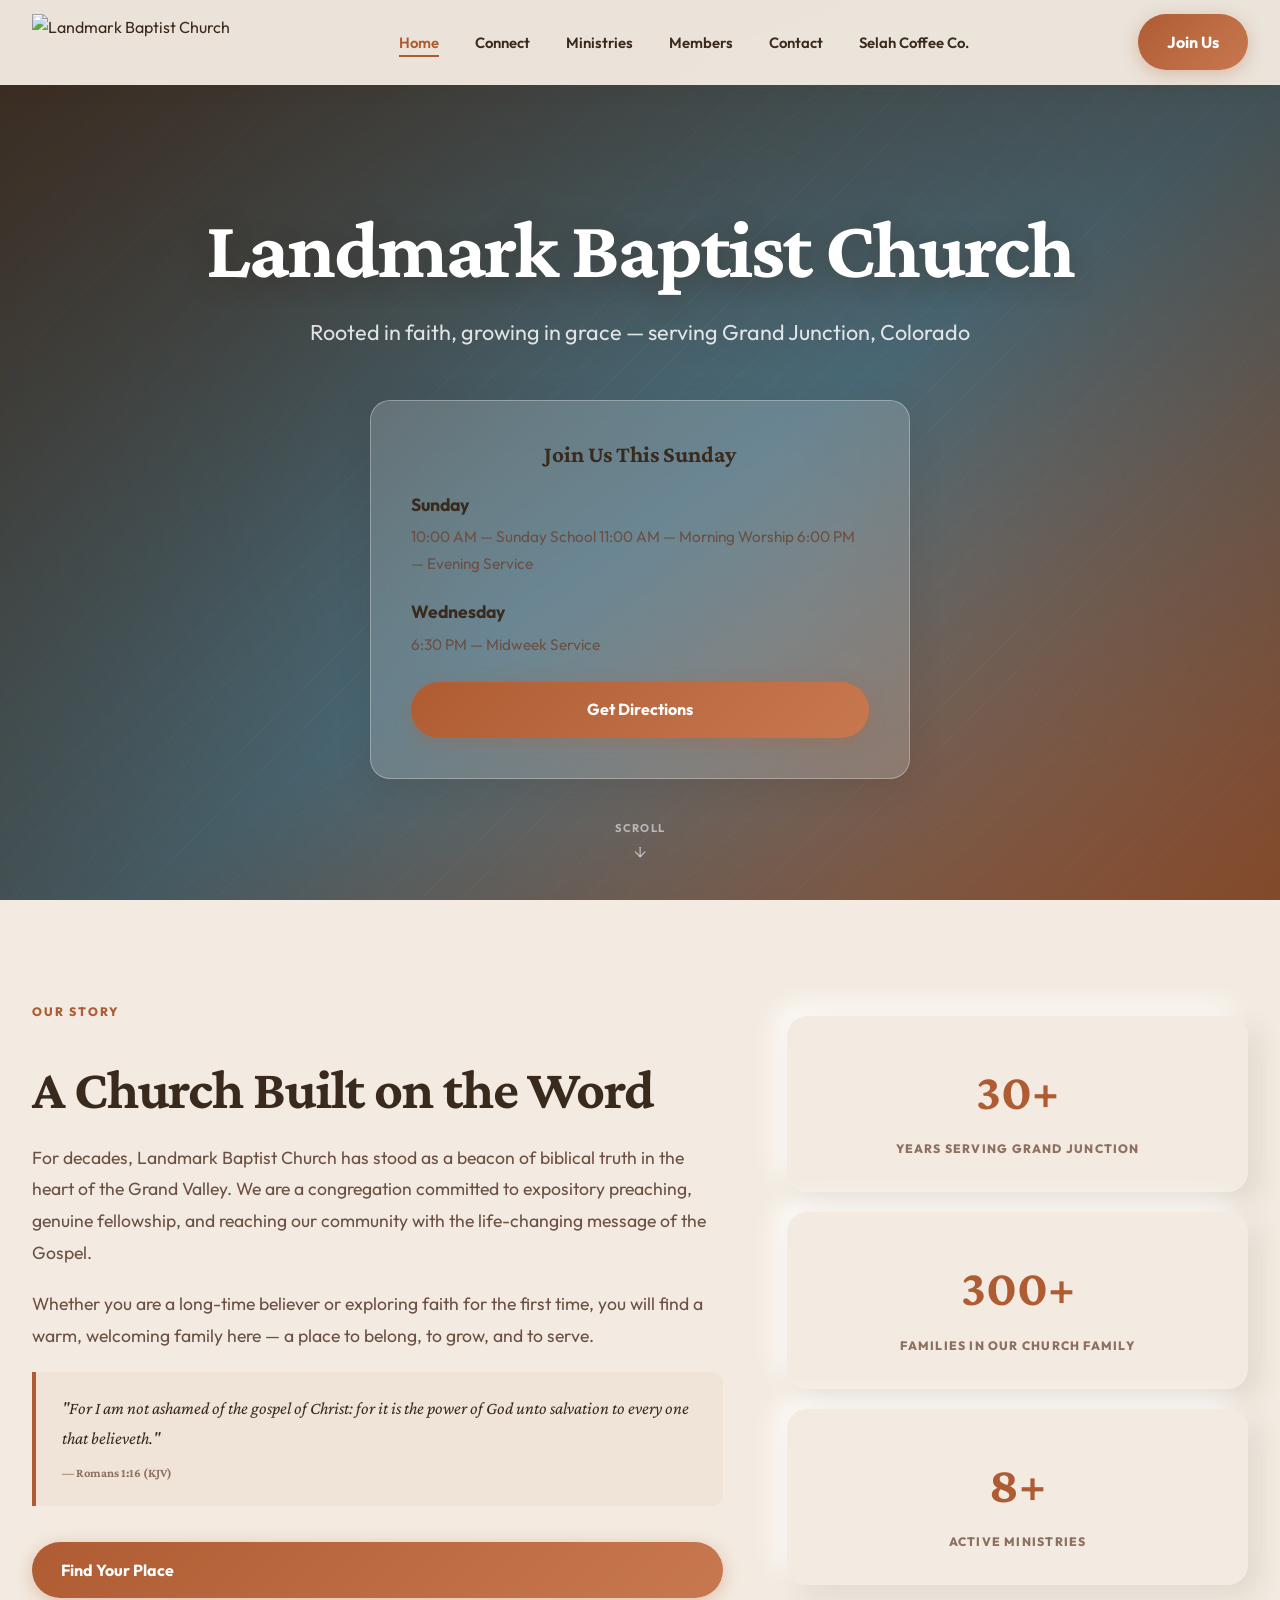
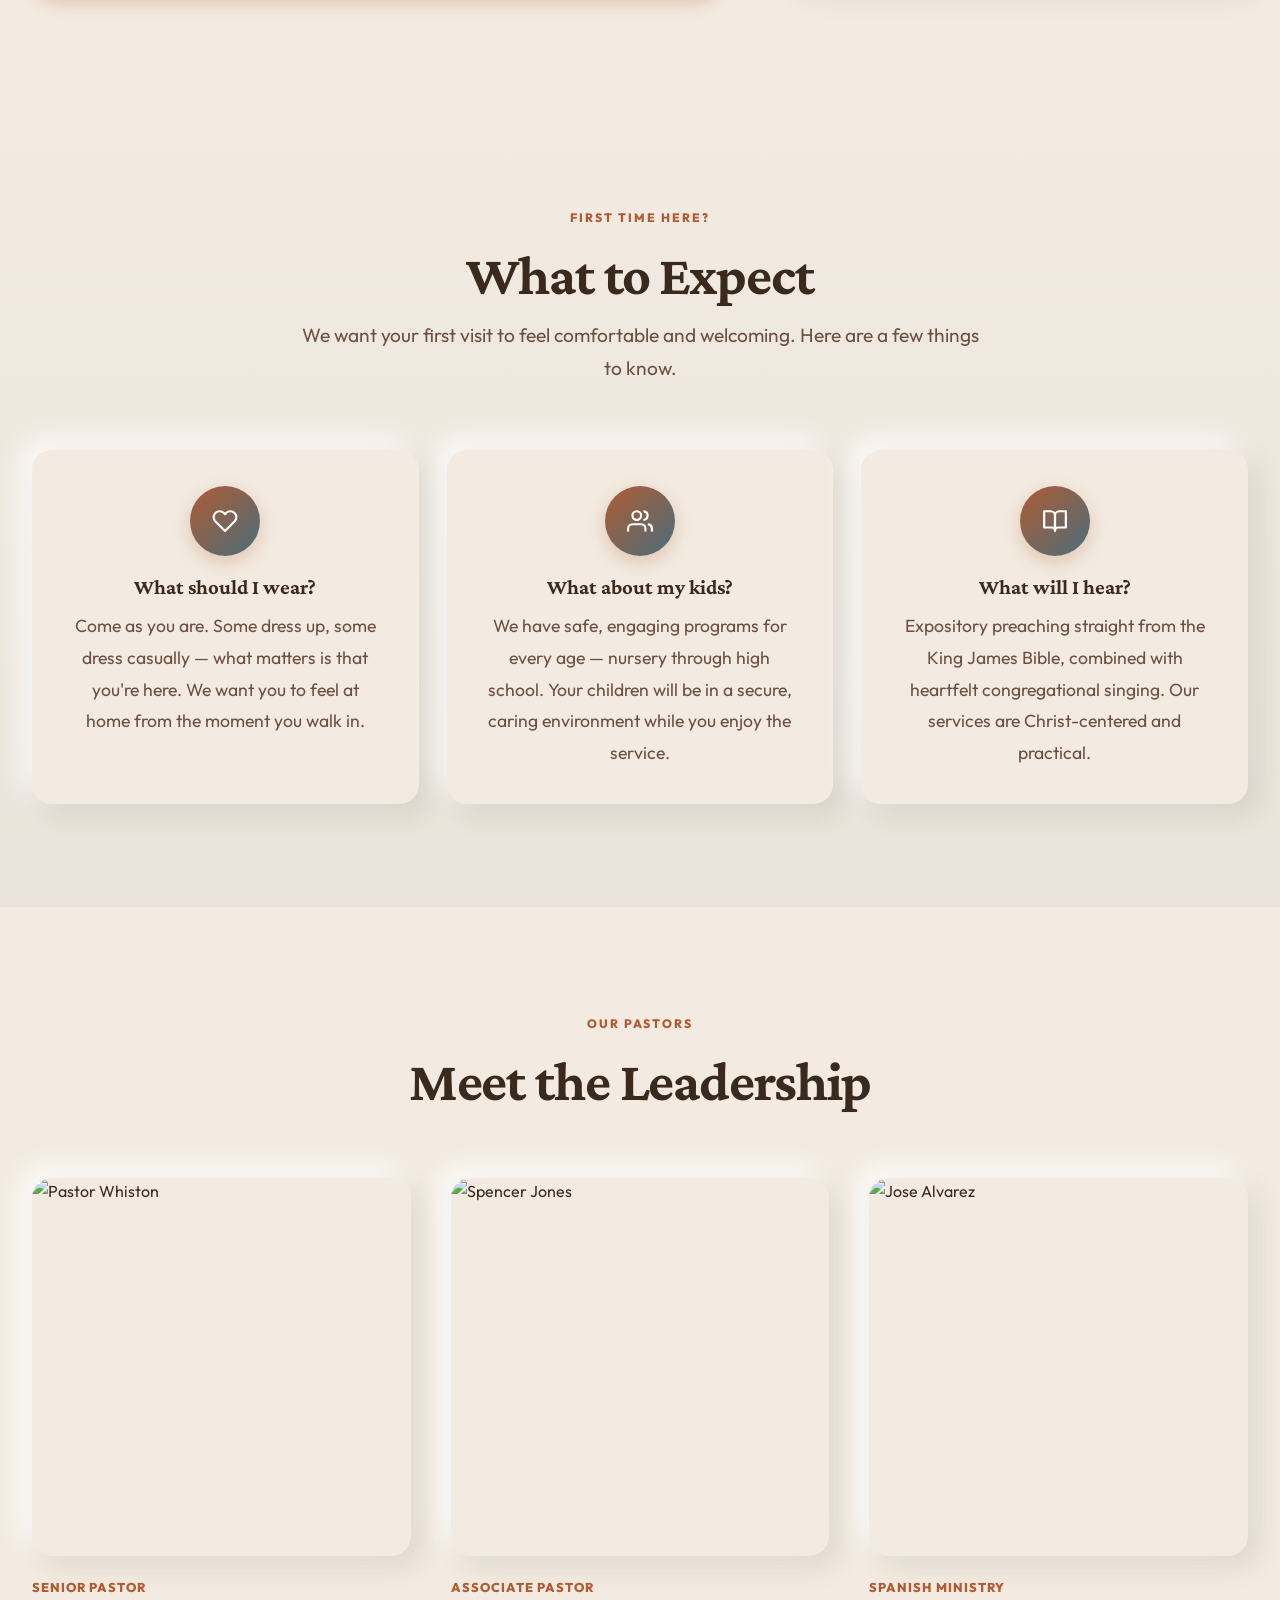
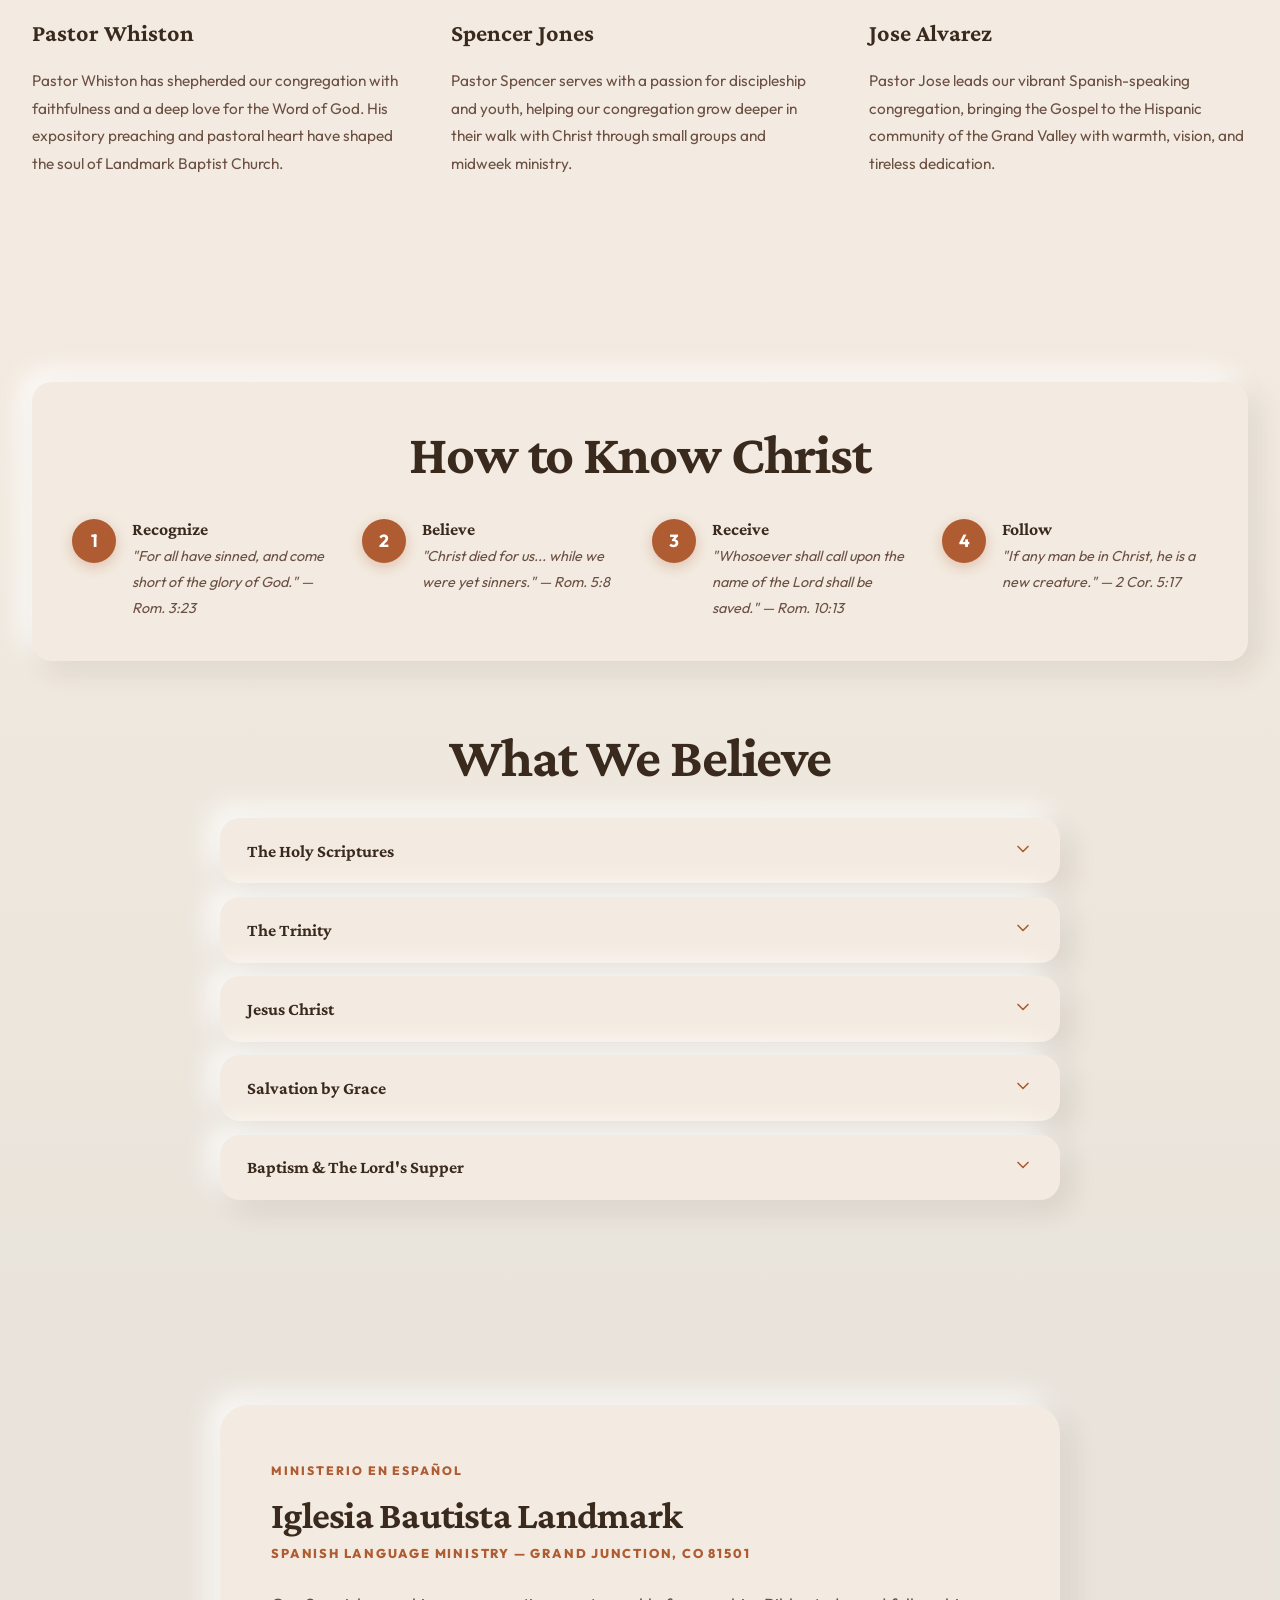
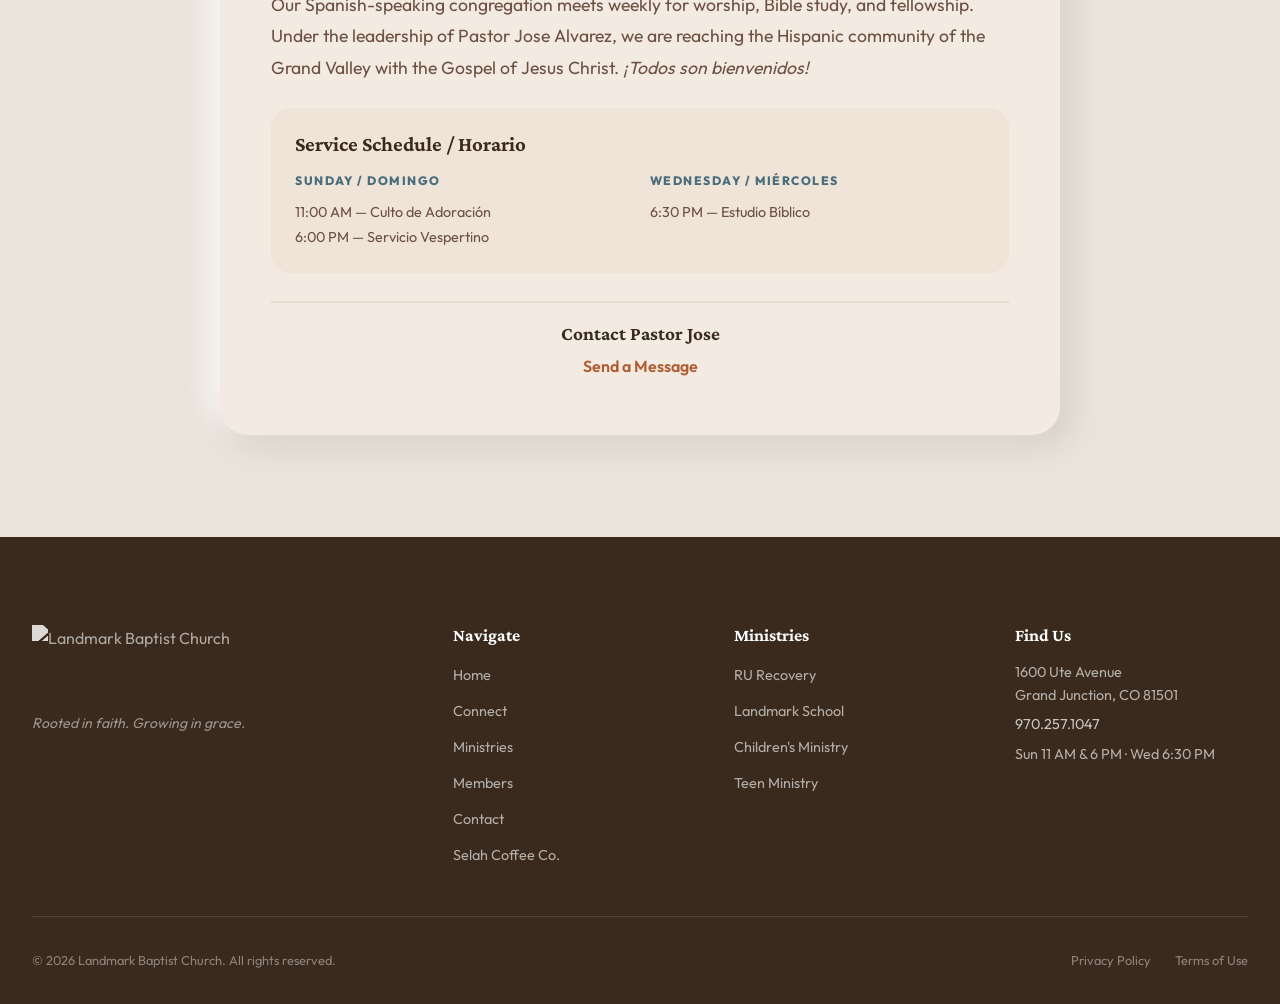
==== commit 421e62c9: "Add files via upload" ====
--- a/index.html
+++ b/index.html
@@ -3,7 +3,7 @@
 <head>
   <meta charset="UTF-8">
   <meta name="viewport" content="width=device-width, initial-scale=1.0">
-  <title>Landmark Baptist Church | Grand Junction, CO</title>
+  <title>Landmark Baptist Church | Grand Junction, CO 81501</title>
   <meta name="description" content="Landmark Baptist Church — a community rooted in faith, growing in grace, and serving Grand Junction, Colorado.">
   <link rel="preconnect" href="https://fonts.googleapis.com">
   <link rel="preconnect" href="https://fonts.gstatic.com" crossorigin>
@@ -235,7 +235,7 @@
         <div class="spanish__content neu-card">
           <span class="section__label">Ministerio en Español</span>
           <h2 class="spanish__title sr">Iglesia Bautista Landmark</h2>
-          <span class="spanish__subtitle">Spanish Language Ministry — Grand Junction, CO</span>
+          <span class="spanish__subtitle">Spanish Language Ministry — Grand Junction, CO 81501</span>
           <p class="spanish__text sr">Our Spanish-speaking congregation meets weekly for worship, Bible study, and fellowship. Under the leadership of Pastor Jose Alvarez, we are reaching the Hispanic community of the Grand Valley with the Gospel of Jesus Christ. <em>¡Todos son bienvenidos!</em></p>
           <div class="spanish__services sr">
             <h3>Service Schedule / Horario</h3>
@@ -291,9 +291,8 @@
         </div>
         <div class="footer__contact">
           <h4>Find Us</h4>
-          <p>[INSERT ADDRESS]<br>Grand Junction, CO</p>
-          <p><a href="tel:[INSERT PHONE]">[INSERT PHONE]</a></p>
-          <p><a href="mailto:[INSERT EMAIL]">[INSERT EMAIL]</a></p>
+          <p>1600 Ute Avenue<br>Grand Junction, CO 81501</p>
+          <p><a href="tel:970.257.1047">970.257.1047</a></p>
           <p class="footer__hours">Sun 11 AM &amp; 6 PM · Wed 6:30 PM</p>
         </div>
       </div>
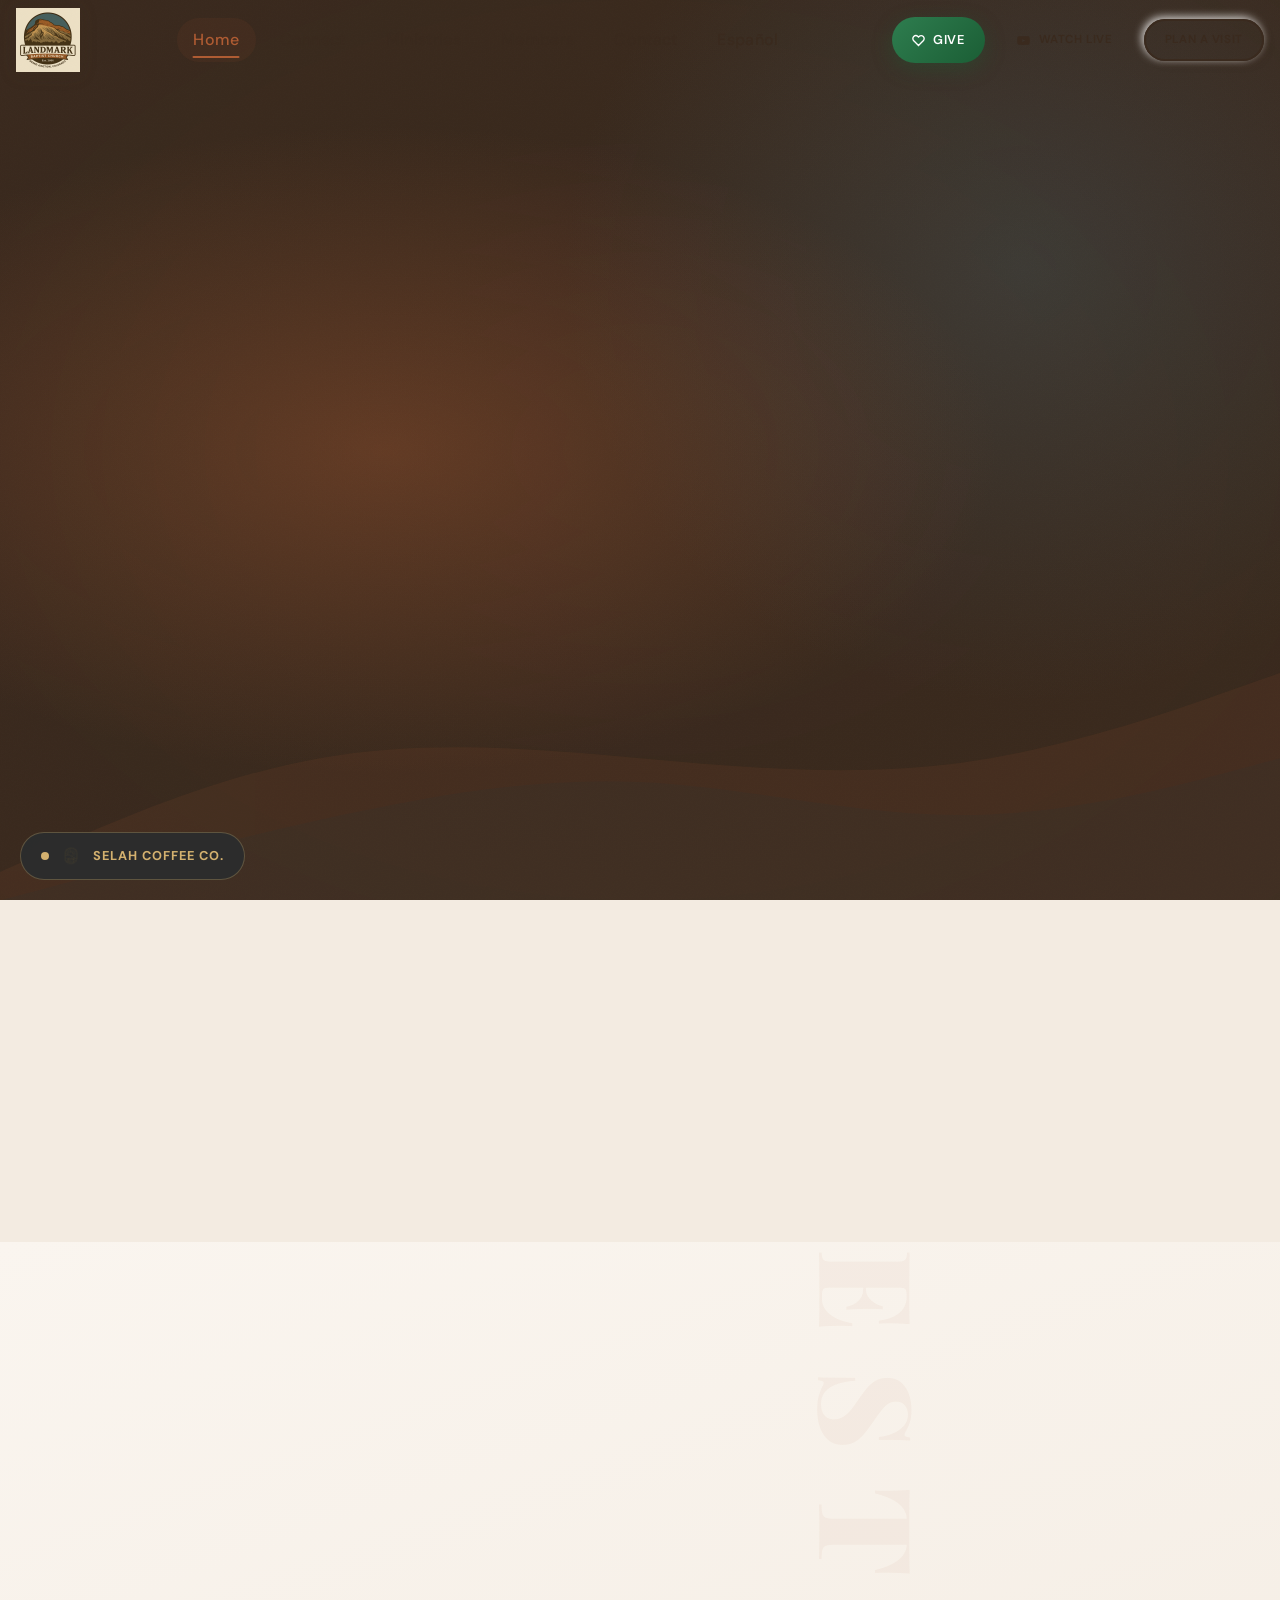
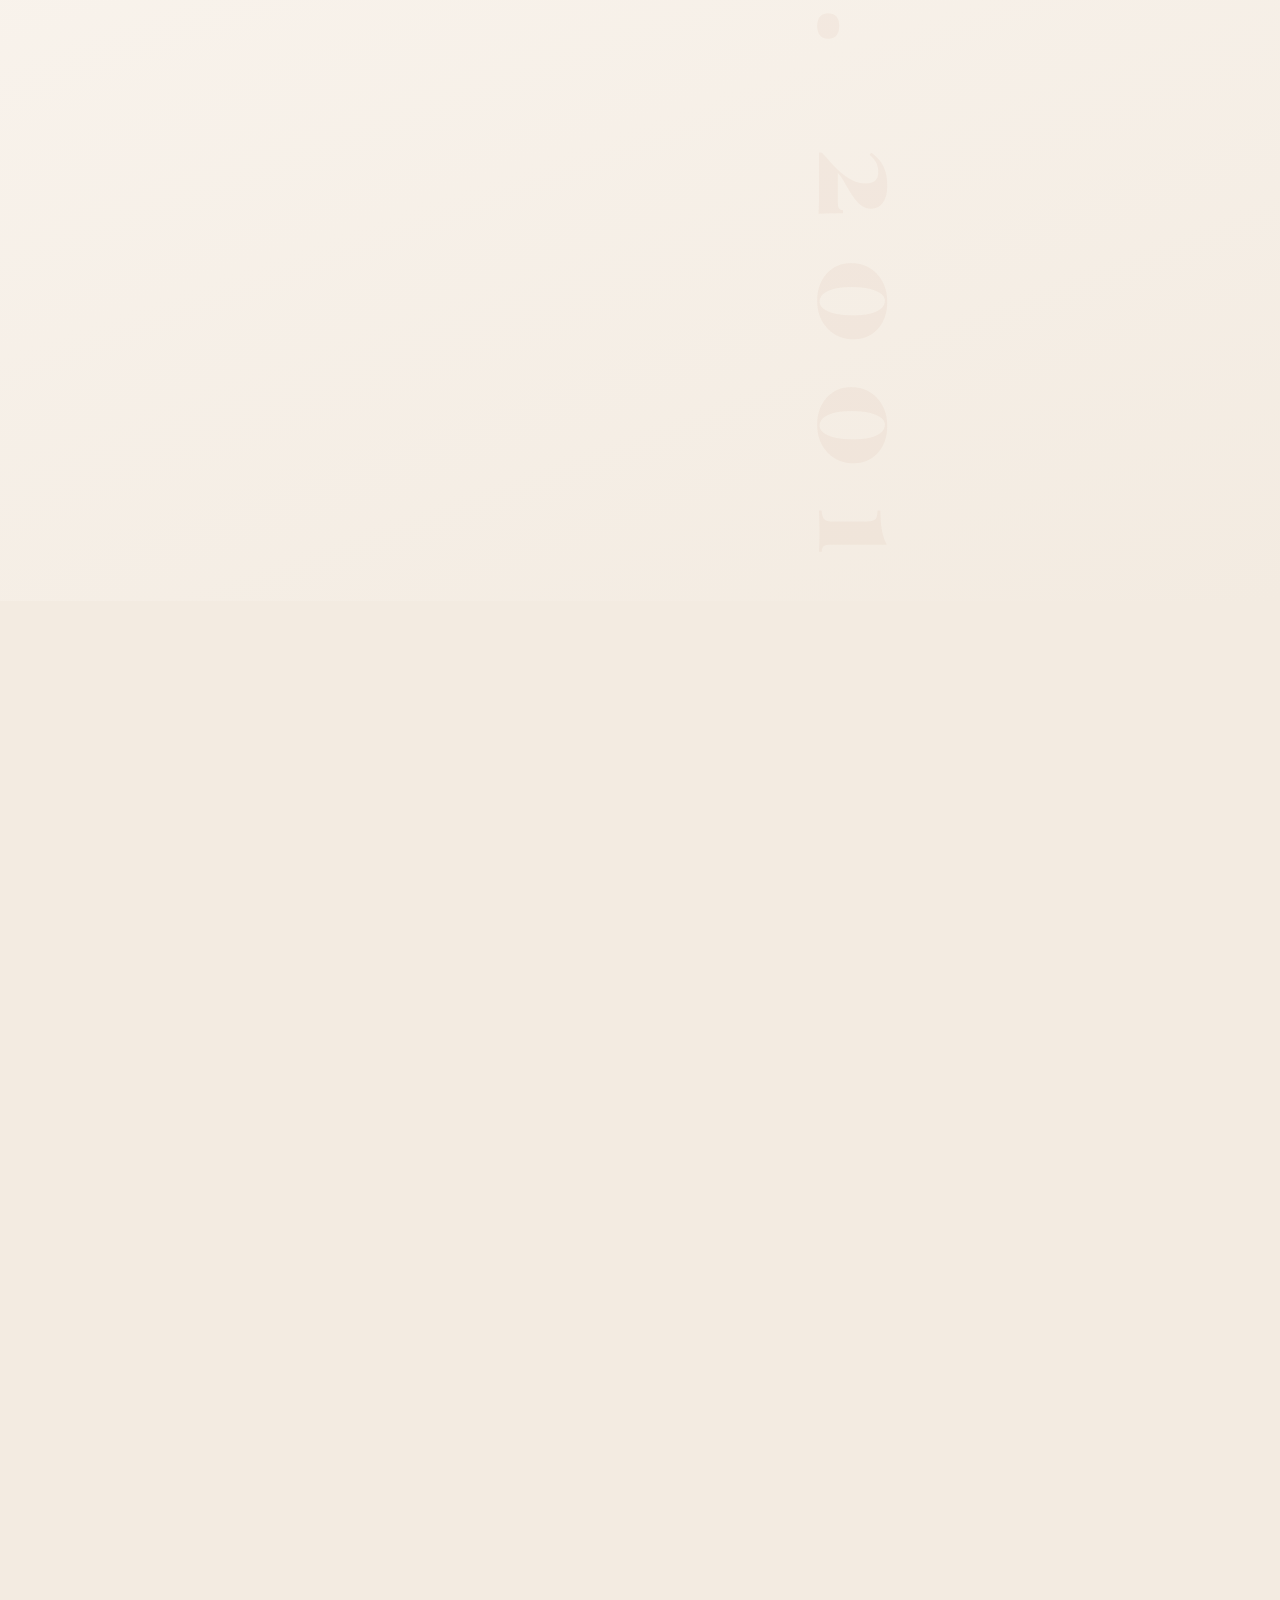
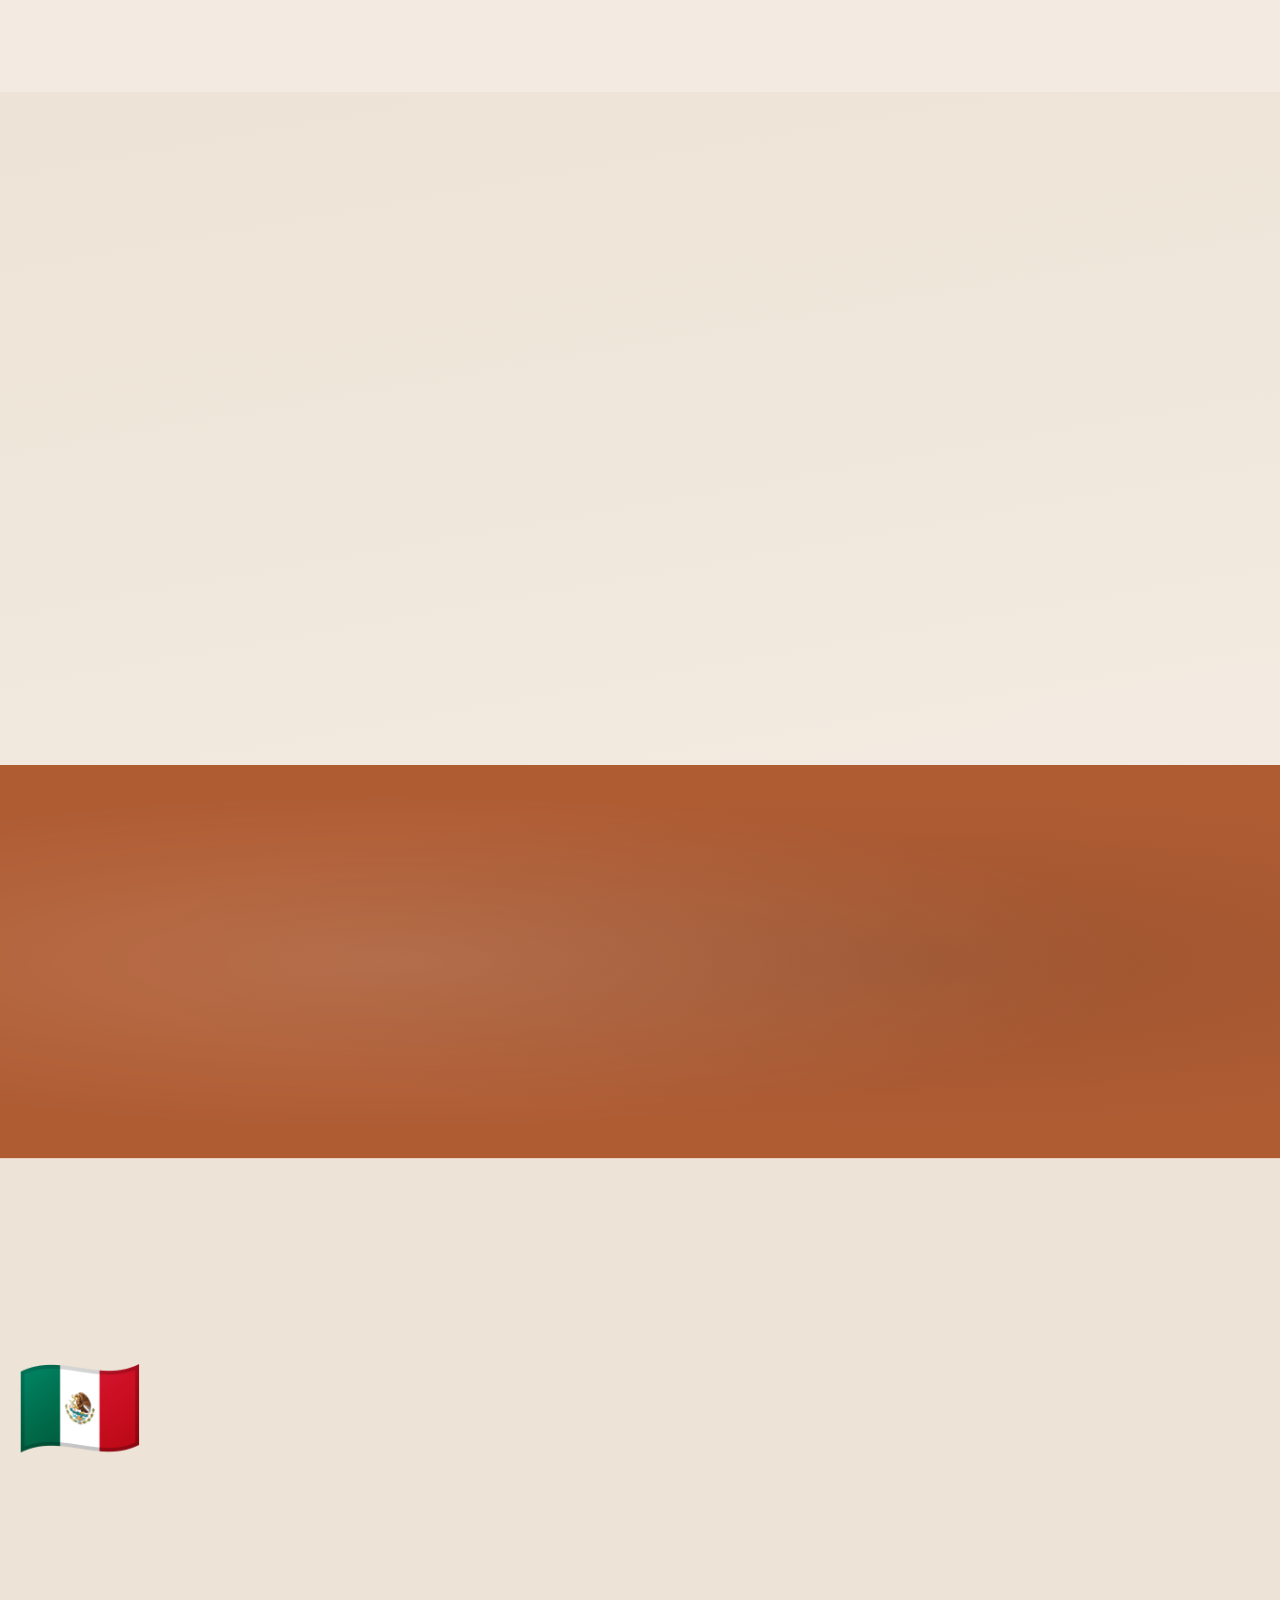
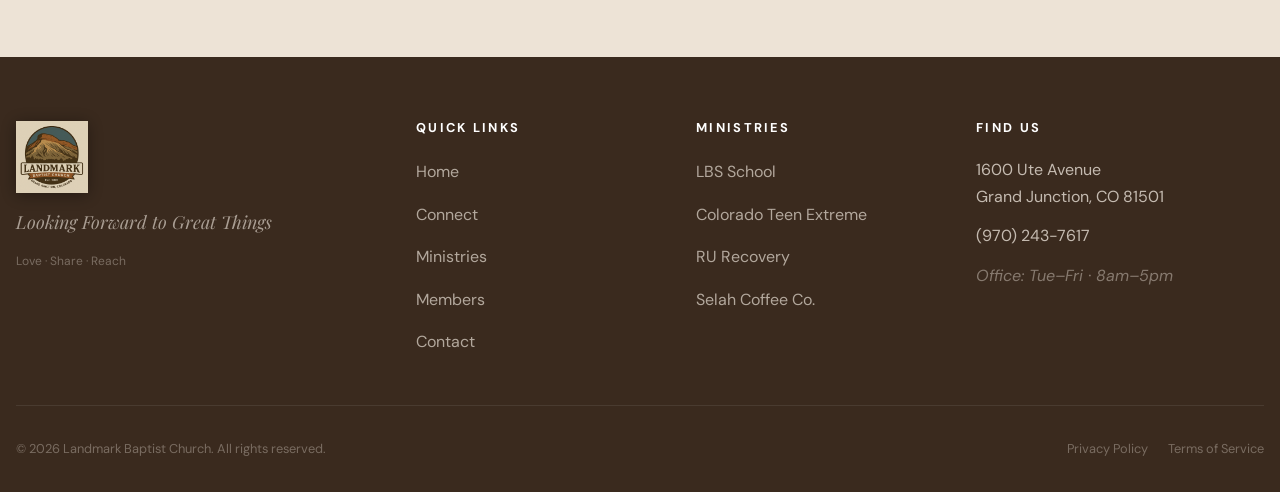
==== commit e9e874be: "Add files via upload" ====
--- a/index.html
+++ b/index.html
@@ -3,257 +3,426 @@
 <head>
   <meta charset="UTF-8">
   <meta name="viewport" content="width=device-width, initial-scale=1.0">
-  <title>Landmark Baptist Church | Grand Junction, CO 81501</title>
-  <meta name="description" content="Landmark Baptist Church — a community rooted in faith, growing in grace, and serving Grand Junction, Colorado.">
+  <meta name="description" content="Landmark Baptist Church — Grand Junction, CO. A warm, Bible-believing church family. Sunday services at 10:00 AM & 11:00 AM. Looking Forward to Great Things.">
+  <meta name="theme-color" content="#3A2A1E">
+  <title>Landmark Baptist Church | Grand Junction, CO</title>
+  <link rel="icon" type="image/png" href="logo.png">
+
+  <!-- Fonts -->
   <link rel="preconnect" href="https://fonts.googleapis.com">
   <link rel="preconnect" href="https://fonts.gstatic.com" crossorigin>
-  <link href="https://fonts.googleapis.com/css2?family=Cinzel:wght@400;700&family=Caveat:wght@400;700&family=Crimson+Pro:ital,wght@0,400;0,600;0,700;1,400&family=Josefin+Sans:ital,wght@0,100;0,300;0,400;0,600;1,100&family=Outfit:wght@300;400;600;700;800&display=swap" rel="stylesheet">
+  <link href="https://fonts.googleapis.com/css2?family=Playfair+Display:ital,wght@0,400;0,600;0,700;0,900;1,400;1,700&family=DM+Sans:ital,opsz,wght@0,9..40,300;0,9..40,400;0,9..40,500;0,9..40,600;0,9..40,700;1,9..40,400&display=swap" rel="stylesheet">
+
+  <!-- GSAP + ScrollTrigger + Lenis -->
+  <script src="https://cdnjs.cloudflare.com/ajax/libs/gsap/3.12.5/gsap.min.js" defer></script>
+  <script src="https://cdnjs.cloudflare.com/ajax/libs/gsap/3.12.5/ScrollTrigger.min.js" defer></script>
+  <script src="https://cdn.jsdelivr.net/gh/studio-freight/lenis@1.0.29/bundled/lenis.min.js" defer></script>
+
   <link rel="stylesheet" href="styles.css">
-  <script src="https://cdnjs.cloudflare.com/ajax/libs/gsap/3.12.2/gsap.min.js" defer></script>
-  <script src="https://cdnjs.cloudflare.com/ajax/libs/gsap/3.12.2/ScrollTrigger.min.js" defer></script>
-  <script src="https://cdn.jsdelivr.net/gh/studio-freight/lenis@1.0.19/bundled/lenis.min.js" defer></script>
-  <script src="script.js" defer></script>
 </head>
 <body>
 
-  <!-- HEADER -->
-  <header class="header" id="site-header">
-    <nav class="nav__container">
-      <a href="index.html"><img src="assets/logo.png" alt="Landmark Baptist Church" class="nav__logo-img"></a>
-      <ul class="nav__menu" id="nav-menu">
-        <li><a href="index.html"      class="nav__link nav__link--active">Home</a></li>
-        <li><a href="connect.html"    class="nav__link">Connect</a></li>
-        <li><a href="ministries.html" class="nav__link">Ministries</a></li>
-        <li><a href="members.html"    class="nav__link">Members</a></li>
-        <li><a href="contact.html"    class="nav__link">Contact</a></li>
-        <li><a href="selah.html"      class="nav__link">Selah Coffee Co.</a></li>
-      </ul>
-      <div class="nav__actions">
-        <a href="connect.html" class="btn btn--primary">Join Us</a>
-        <button class="nav__toggle" id="nav-toggle" aria-label="Toggle Navigation" aria-expanded="false">
+  <!-- ── NAVIGATION ── -->
+  <header class="header" id="header">
+    <nav class="nav" aria-label="Main navigation">
+      <div class="nav__container">
+        <a href="index.html" class="nav__logo" aria-label="Landmark Baptist Church home">
+          <img src="logo.png" alt="Landmark Baptist Church" class="nav__logo-img">
+        </a>
+
+        <ul class="nav__menu" id="navMenu" role="list">
+          <li class="nav__item"><a href="index.html"      class="nav__link nav__link--active">Home</a></li>
+          <li class="nav__item"><a href="connect.html"    class="nav__link">Connect</a></li>
+          <li class="nav__item"><a href="ministries.html" class="nav__link">Ministries</a></li>
+          <li class="nav__item"><a href="members.html"    class="nav__link">Members</a></li>
+          <li class="nav__item"><a href="contact.html"    class="nav__link">Contact</a></li>
+          <li class="nav__item"><a href="#spanish"        class="nav__link">Español</a></li>
+        </ul>
+
+        <div class="nav__actions">
+          <a href="https://secure.anedot.com/landmark-baptist-church-of-grand-junction/donate" target="_blank" rel="noopener noreferrer" class="btn btn--give" aria-label="Give online">
+            <svg width="13" height="13" viewBox="0 0 24 24" fill="none" stroke="currentColor" stroke-width="2.5" aria-hidden="true"><path d="M20.84 4.61a5.5 5.5 0 0 0-7.78 0L12 5.67l-1.06-1.06a5.5 5.5 0 0 0-7.78 7.78l1.06 1.06L12 21.23l7.78-7.78 1.06-1.06a5.5 5.5 0 0 0 0-7.78z"/></svg>
+            Give
+          </a>
+          <a href="https://www.youtube.com/channel/UC9e5AkM0uXpXWitTW93j7Hw" target="_blank" rel="noopener noreferrer" class="btn btn--primary" style="font-size:.72rem; padding:.6rem 1.2rem;">
+            <svg width="15" height="15" viewBox="0 0 24 24" fill="currentColor" aria-hidden="true"><path d="M21.8 8s-.2-1.4-.8-2c-.7-.8-1.6-.8-2-.8C16.2 5 12 5 12 5s-4.2 0-7 .2c-.4 0-1.3 0-2 .8-.6.6-.8 2-.8 2S2 9.6 2 11.2v1.5c0 1.6.2 3.2.2 3.2s.2 1.4.8 2c.7.8 1.7.7 2.2.8C6.4 18.8 12 19 12 19s4.2 0 7-.2c.4 0 1.3 0 2-.8.6-.6.8-2 .8-2s.2-1.6.2-3.2v-1.5C22 9.6 21.8 8 21.8 8zM9.8 14.3V9.7l5.4 2.3-5.4 2.3z"/></svg>
+            Watch Live
+          </a>
+          <a href="contact.html" class="btn btn--secondary" style="font-size:.72rem; padding:.6rem 1.2rem;">Plan A Visit</a>
+        </div>
+
+        <button class="nav__hamburger" id="navHamburger" aria-label="Toggle mobile menu" aria-expanded="false">
           <span></span><span></span><span></span>
         </button>
       </div>
     </nav>
+
+    <!-- Mobile Panel -->
+    <div class="nav__panel" id="navPanel" role="dialog" aria-label="Mobile navigation">
+      <ul role="list" style="display:flex;flex-direction:column;align-items:center;gap:1.5rem;list-style:none;">
+        <li><a href="index.html"      class="nav__link" style="font-size:2rem;font-family:'Playfair Display',serif;">Home</a></li>
+        <li><a href="connect.html"    class="nav__link" style="font-size:2rem;font-family:'Playfair Display',serif;">Connect</a></li>
+        <li><a href="ministries.html" class="nav__link" style="font-size:2rem;font-family:'Playfair Display',serif;">Ministries</a></li>
+        <li><a href="members.html"    class="nav__link" style="font-size:2rem;font-family:'Playfair Display',serif;">Members</a></li>
+        <li><a href="contact.html"    class="nav__link" style="font-size:2rem;font-family:'Playfair Display',serif;">Contact</a></li>
+        <li><a href="#spanish"        class="nav__link" style="font-size:2rem;font-family:'Playfair Display',serif;">Español</a></li>
+      </ul>
+      <div style="margin-top:2rem;display:flex;gap:1rem;">
+        <a href="contact.html" class="btn btn--primary">Plan A Visit</a>
+        <a href="https://www.youtube.com/channel/UC9e5AkM0uXpXWitTW93j7Hw" target="_blank" rel="noopener" class="btn btn--secondary">Watch Live</a>
+      </div>
+    </div>
   </header>
 
   <main>
 
-    <!-- HERO -->
-    <section class="hero">
-      <div class="hero__bg"></div>
-      <div class="hero__overlay"></div>
-      <div class="hero__content">
-        <div class="hero__text">
-          <h1 class="hero__title">Landmark Baptist Church</h1>
-          <p class="hero__subtitle">Rooted in faith, growing in grace — serving Grand Junction, Colorado</p>
-        </div>
-        <div class="hero__card glass-card">
-          <h3 class="hero__card-title">Join Us This Sunday</h3>
-          <div class="hero__services">
-            <div>
-              <span class="service-time__day">Sunday</span>
-              <div class="service-time__details">
-                <span>10:00 AM — Sunday School</span>
-                <span>11:00 AM — Morning Worship</span>
-                <span>6:00 PM — Evening Service</span>
-              </div>
-            </div>
-            <div>
-              <span class="service-time__day">Wednesday</span>
-              <div class="service-time__details">
-                <span>6:30 PM — Midweek Service</span>
-              </div>
-            </div>
-          </div>
-          <a href="contact.html" class="btn btn--primary" style="margin-top:1.5rem;width:100%;justify-content:center;">Get Directions</a>
-        </div>
-      </div>
-      <div class="hero__scroll" aria-hidden="true">
-        <span>Scroll</span>
-        <svg width="16" height="16" viewBox="0 0 24 24" fill="none" stroke="currentColor" stroke-width="2" stroke-linecap="round" stroke-linejoin="round"><line x1="12" y1="5" x2="12" y2="19"/><polyline points="19 12 12 19 5 12"/></svg>
-      </div>
-    </section>
-
-    <!-- ABOUT -->
-    <section class="section">
+    <!-- ══════════════════════════════════════
+         HERO
+    ══════════════════════════════════════ -->
+    <section class="hero" id="hero" aria-label="Welcome to Landmark Baptist Church">
+      <div class="hero__bg" id="heroBg"></div>
+      <div class="hero__texture"></div>
+
+      <!-- Decorative mountain SVG silhouette -->
+      <svg class="hero__mountain-svg" id="heroMountain" viewBox="0 0 1440 320" xmlns="http://www.w3.org/2000/svg" preserveAspectRatio="none" aria-hidden="true">
+        <path fill="#AF5C33" d="M0,288L60,261.3C120,235,240,181,360,160C480,139,600,149,720,160C840,171,960,181,1080,165.3C1200,149,1320,107,1380,85.3L1440,64L1440,320L1380,320C1320,320,1200,320,1080,320C960,320,840,320,720,320C600,320,480,320,360,320C240,320,120,320,60,320L0,320Z"/>
+        <path fill="#4A6D7C" d="M0,320L60,304C120,288,240,256,360,229.3C480,203,600,181,720,186.7C840,192,960,224,1080,224C1200,224,1320,192,1380,176L1440,160L1440,320L0,320Z" opacity="0.5"/>
+      </svg>
+
+      <div class="hero__content container">
+        <span class="hero__eyebrow" id="heroEyebrow">
+          Grand Junction, Colorado · Est. 2001
+        </span>
+
+        <h1 class="hero__title" id="heroTitle">
+          Looking Forward<br>
+          to <em class="accent">Great</em> <em class="italic">Things.</em>
+        </h1>
+
+        <p class="hero__subtitle" id="heroSubtitle">
+          A warm, Bible-believing church family rooted in the heart of the Grand Valley.
+          Everyone is welcome here — come as you are.
+        </p>
+
+        <div class="hero__actions" id="heroActions">
+          <a href="contact.html" class="btn btn--primary">
+            Plan Your First Visit
+            <svg width="16" height="16" viewBox="0 0 24 24" fill="none" stroke="currentColor" stroke-width="2.5" aria-hidden="true"><line x1="5" y1="12" x2="19" y2="12"/><polyline points="12 5 19 12 12 19"/></svg>
+          </a>
+          <a href="#services" class="btn btn--ghost">
+            Service Times
+            <svg width="16" height="16" viewBox="0 0 24 24" fill="none" stroke="currentColor" stroke-width="2" aria-hidden="true"><path d="M12 5v14M19 12l-7 7-7-7"/></svg>
+          </a>
+        </div>
+      </div>
+    </section>
+
+    <!-- ══════════════════════════════════════
+         SERVICE TIMES — Frosted Glass Card
+    ══════════════════════════════════════ -->
+    <section class="service-times" id="services" aria-labelledby="stTitle">
+      <div class="container">
+        <div class="service-times__card sr" id="stCard">
+          <div class="service-times__header">
+            <h2 class="service-times__heading" id="stTitle">Join Us This Sunday</h2>
+          </div>
+          <div class="service-times__item">
+            <span class="service-times__day">Sunday</span>
+            <span class="service-times__name">Sunday School</span>
+            <span class="service-times__time">10:00 AM</span>
+          </div>
+          <div class="service-times__divider" aria-hidden="true"></div>
+          <div class="service-times__item">
+            <span class="service-times__day">Sunday</span>
+            <span class="service-times__name">Morning Worship</span>
+            <span class="service-times__time">11:00 AM</span>
+          </div>
+          <div class="service-times__divider" aria-hidden="true"></div>
+          <div class="service-times__item">
+            <span class="service-times__day">Sunday</span>
+            <span class="service-times__name">Evening Service</span>
+            <span class="service-times__time">5:00 PM</span>
+          </div>
+          <div class="service-times__divider" aria-hidden="true"></div>
+          <div class="service-times__item">
+            <span class="service-times__day">Wednesday</span>
+            <span class="service-times__name">Bible Study &amp; Prayer</span>
+            <span class="service-times__time">6:30 PM</span>
+          </div>
+        </div>
+      </div>
+    </section>
+
+    <!-- ══════════════════════════════════════
+         HISTORY / WELCOME SNIPPET
+    ══════════════════════════════════════ -->
+    <section class="history section" id="about" aria-labelledby="histTitle">
       <div class="container">
         <div class="history__grid">
-          <div class="history__content">
+          <div class="history__visual sr">
+            <div class="history__logo-wrap">
+              <img src="logo.png" alt="Landmark Baptist Church logo" class="history__logo">
+            </div>
+          </div>
+          <div class="history__content sr">
             <span class="section__label">Our Story</span>
-            <h2 class="section__title sr">A Church Built on the Word</h2>
-            <p class="sr">For decades, Landmark Baptist Church has stood as a beacon of biblical truth in the heart of the Grand Valley. We are a congregation committed to expository preaching, genuine fellowship, and reaching our community with the life-changing message of the Gospel.</p>
-            <p class="sr">Whether you are a long-time believer or exploring faith for the first time, you will find a warm, welcoming family here — a place to belong, to grow, and to serve.</p>
-            <blockquote class="history__verse sr">
-              "For I am not ashamed of the gospel of Christ: for it is the power of God unto salvation to every one that believeth."
-              <cite>— Romans 1:16 (KJV)</cite>
+            <h2 class="section__title" id="histTitle">
+              A Church Built on<br><em>Faith &amp; Community</em>
+            </h2>
+            <p class="history__body">
+              Established in 2001, Landmark Baptist Church has been a beacon of hope and a gathering place for families across the Grand Valley. Nestled in the breathtaking landscape of Grand Junction, Colorado, we are a church that believes the Bible — every word of it — and loves every person who walks through our doors.
+            </p>
+            <p class="history__body">
+              Our mission is simple: <strong>Love. Share. Reach.</strong> We love God, we share His Word, and we reach our community with the life-changing message of the Gospel. Whether you've been in church your whole life or you're walking in for the very first time, you belong here.
+            </p>
+
+            <blockquote class="history__verse">
+              <p>"Looking forward to great things."</p>
+              <cite>— The Heart of LBC</cite>
             </blockquote>
-            <a href="connect.html" class="btn btn--primary sr" style="margin-top:1rem;">Find Your Place</a>
-          </div>
-          <div class="history__stats">
-            <div class="neu-card stat-card sr">
-              <span class="stat-card__number">30+</span>
-              <span class="stat-card__label">Years Serving Grand Junction</span>
-            </div>
-            <div class="neu-card stat-card sr">
-              <span class="stat-card__number">300+</span>
-              <span class="stat-card__label">Families in Our Church Family</span>
-            </div>
-            <div class="neu-card stat-card sr">
-              <span class="stat-card__number">8+</span>
-              <span class="stat-card__label">Active Ministries</span>
-            </div>
-          </div>
-        </div>
-      </div>
-    </section>
-
-    <!-- WHAT TO EXPECT -->
-    <section class="section" style="background:linear-gradient(180deg,var(--bg) 0%,rgba(74,109,124,.06) 100%);">
+
+            <div class="history__stats">
+              <div class="history__stat">
+                <span class="history__stat-num">2001</span>
+                <span class="history__stat-label">Established</span>
+              </div>
+              <div class="history__stat">
+                <span class="history__stat-num">9+</span>
+                <span class="history__stat-label">Ministries</span>
+              </div>
+              <div class="history__stat">
+                <span class="history__stat-num">2</span>
+                <span class="history__stat-label">Languages</span>
+              </div>
+            </div>
+          </div>
+        </div>
+      </div>
+    </section>
+
+    <!-- ══════════════════════════════════════
+         PASTORS GRID
+    ══════════════════════════════════════ -->
+    <section class="pastors section" id="pastors" aria-labelledby="pastTitle">
       <div class="container">
-        <div class="section__header">
-          <span class="section__label">First Time Here?</span>
-          <h2 class="section__title sr">What to Expect</h2>
-          <p class="section__lead sr">We want your first visit to feel comfortable and welcoming. Here are a few things to know.</p>
-        </div>
-        <div class="faq__grid">
-          <div class="neu-card faq-card sr">
-            <div class="faq-card__icon">
-              <svg width="26" height="26" viewBox="0 0 24 24" fill="none" stroke="currentColor" stroke-width="2" stroke-linecap="round" stroke-linejoin="round"><path d="M20.84 4.61a5.5 5.5 0 0 0-7.78 0L12 5.67l-1.06-1.06a5.5 5.5 0 0 0-7.78 7.78l1.06 1.06L12 21.23l7.78-7.78 1.06-1.06a5.5 5.5 0 0 0 0-7.78z"/></svg>
-            </div>
-            <h3 class="faq-card__title">What should I wear?</h3>
-            <p>Come as you are. Some dress up, some dress casually — what matters is that you're here. We want you to feel at home from the moment you walk in.</p>
-          </div>
-          <div class="neu-card faq-card sr">
-            <div class="faq-card__icon">
-              <svg width="26" height="26" viewBox="0 0 24 24" fill="none" stroke="currentColor" stroke-width="2" stroke-linecap="round" stroke-linejoin="round"><path d="M17 21v-2a4 4 0 0 0-4-4H5a4 4 0 0 0-4 4v2"/><circle cx="9" cy="7" r="4"/><path d="M23 21v-2a4 4 0 0 0-3-3.87"/><path d="M16 3.13a4 4 0 0 1 0 7.75"/></svg>
-            </div>
-            <h3 class="faq-card__title">What about my kids?</h3>
-            <p>We have safe, engaging programs for every age — nursery through high school. Your children will be in a secure, caring environment while you enjoy the service.</p>
-          </div>
-          <div class="neu-card faq-card sr">
-            <div class="faq-card__icon">
-              <svg width="26" height="26" viewBox="0 0 24 24" fill="none" stroke="currentColor" stroke-width="2" stroke-linecap="round" stroke-linejoin="round"><path d="M2 3h6a4 4 0 0 1 4 4v14a3 3 0 0 0-3-3H2z"/><path d="M22 3h-6a4 4 0 0 0-4 4v14a3 3 0 0 1 3-3h7z"/></svg>
-            </div>
-            <h3 class="faq-card__title">What will I hear?</h3>
-            <p>Expository preaching straight from the King James Bible, combined with heartfelt congregational singing. Our services are Christ-centered and practical.</p>
-          </div>
-        </div>
-      </div>
-    </section>
-
-    <!-- LEADERSHIP -->
-    <section class="section">
+        <header class="pastors__header sr">
+          <span class="section__label">Our Leadership</span>
+          <h2 class="section__title" id="pastTitle">Meet the <em>Pastors</em></h2>
+          <p class="section__subtitle">Faithful shepherds dedicated to guiding our church family with God's Word and a servant's heart.</p>
+        </header>
+
+        <div class="pastors__grid" role="list">
+
+          <!-- Pastor Jasper Whiston -->
+          <article class="pastor-card sr" role="listitem" aria-label="Pastor Jasper Whiston">
+            <div class="pastor-card__img-wrap">
+              <img src="whistons.jpeg" alt="Pastor Jasper Whiston and family" class="pastor-card__img" loading="lazy">
+            </div>
+            <div class="pastor-card__body">
+              <span class="pastor-card__role">Senior Pastor</span>
+              <h3 class="pastor-card__name">Jasper Whiston</h3>
+              <p class="pastor-card__bio">Pastor Whiston leads our congregation with a deep love for God's Word and a passion for reaching the Grand Valley community with the Gospel of Jesus Christ.</p>
+              <a href="contact.html" class="pastor-card__contact" aria-label="Contact Pastor Whiston">
+                <svg width="14" height="14" viewBox="0 0 24 24" fill="none" stroke="currentColor" stroke-width="2" aria-hidden="true"><path d="M4 4h16c1.1 0 2 .9 2 2v12c0 1.1-.9 2-2 2H4c-1.1 0-2-.9-2-2V6c0-1.1.9-2 2-2z"/><polyline points="22,6 12,13 2,6"/></svg>
+                Get in Touch
+              </a>
+            </div>
+          </article>
+
+          <!-- Spencer Jones -->
+          <article class="pastor-card sr" role="listitem" aria-label="Youth Pastor Spencer Jones">
+            <div class="pastor-card__img-wrap">
+              <img src="spencerjones.png" alt="Youth Director Spencer Jones" class="pastor-card__img" loading="lazy">
+            </div>
+            <div class="pastor-card__body">
+              <span class="pastor-card__role">Youth Director</span>
+              <h3 class="pastor-card__name">Spencer Jones</h3>
+              <p class="pastor-card__bio">Spencer and Tasha Jones invest deeply in the teenage years, providing a Christ-centered foundation for youth through weekly meetings, monthly activities, and annual trips.</p>
+              <a href="mailto:sjones@lbcgj.com" class="pastor-card__contact">
+                <svg width="14" height="14" viewBox="0 0 24 24" fill="none" stroke="currentColor" stroke-width="2" aria-hidden="true"><path d="M4 4h16c1.1 0 2 .9 2 2v12c0 1.1-.9 2-2 2H4c-1.1 0-2-.9-2-2V6c0-1.1.9-2 2-2z"/><polyline points="22,6 12,13 2,6"/></svg>
+                sjones@lbcgj.com
+              </a>
+            </div>
+          </article>
+
+          <!-- Jose Alvarez -->
+          <article class="pastor-card sr" role="listitem" aria-label="Spanish Pastor Jose Alvarez">
+            <div class="pastor-card__img-wrap">
+              <img src="josealvarez.png" alt="Spanish Pastor Jose Alvarez" class="pastor-card__img" loading="lazy">
+            </div>
+            <div class="pastor-card__body">
+              <span class="pastor-card__role">Spanish Pastor — Iglesia Bautista Los Linderos</span>
+              <h3 class="pastor-card__name">Jose Alvarez</h3>
+              <p class="pastor-card__bio">Pastor Alvarez leads our vibrant Spanish-speaking congregation with warmth and dedication, serving our beloved Hispanic community throughout the Grand Valley.</p>
+              <a href="mailto:jalvarez@lbcgj.com" class="pastor-card__contact">
+                <svg width="14" height="14" viewBox="0 0 24 24" fill="none" stroke="currentColor" stroke-width="2" aria-hidden="true"><path d="M4 4h16c1.1 0 2 .9 2 2v12c0 1.1-.9 2-2 2H4c-1.1 0-2-.9-2-2V6c0-1.1.9-2 2-2z"/><polyline points="22,6 12,13 2,6"/></svg>
+                jalvarez@lbcgj.com
+              </a>
+            </div>
+          </article>
+
+        </div>
+      </div>
+    </section>
+
+    <!-- ══════════════════════════════════════
+         WHAT WE BELIEVE — ACCORDION
+    ══════════════════════════════════════ -->
+    <section class="beliefs section" id="beliefs" aria-labelledby="beliefsTitle">
       <div class="container">
-        <div class="section__header">
-          <span class="section__label">Our Pastors</span>
-          <h2 class="section__title sr">Meet the Leadership</h2>
-        </div>
-        <div class="team__grid">
-          <div class="team-card sr">
-            <div class="team-card__image-wrap">
-              <img src="assets/whistons.jpeg" alt="Pastor Whiston" class="team-card__image">
-            </div>
-            <p class="team-card__role">Senior Pastor</p>
-            <h3 class="team-card__name">Pastor Whiston</h3>
-            <p class="team-card__bio">Pastor Whiston has shepherded our congregation with faithfulness and a deep love for the Word of God. His expository preaching and pastoral heart have shaped the soul of Landmark Baptist Church.</p>
-          </div>
-          <div class="team-card sr">
-            <div class="team-card__image-wrap">
-              <img src="assets/spencerjones.png" alt="Spencer Jones" class="team-card__image">
-            </div>
-            <p class="team-card__role">Associate Pastor</p>
-            <h3 class="team-card__name">Spencer Jones</h3>
-            <p class="team-card__bio">Pastor Spencer serves with a passion for discipleship and youth, helping our congregation grow deeper in their walk with Christ through small groups and midweek ministry.</p>
-          </div>
-          <div class="team-card sr">
-            <div class="team-card__image-wrap">
-              <img src="assets/josealvarez.png" alt="Jose Alvarez" class="team-card__image">
-            </div>
-            <p class="team-card__role">Spanish Ministry</p>
-            <h3 class="team-card__name">Jose Alvarez</h3>
-            <p class="team-card__bio">Pastor Jose leads our vibrant Spanish-speaking congregation, bringing the Gospel to the Hispanic community of the Grand Valley with warmth, vision, and tireless dedication.</p>
-          </div>
-        </div>
-      </div>
-    </section>
-
-    <!-- BELIEFS -->
-    <section class="section beliefs">
+        <div class="beliefs__layout">
+
+          <div class="beliefs__intro sr">
+            <span class="section__label">Statement of Faith</span>
+            <h2 class="section__title" id="beliefsTitle">What We <em>Believe</em></h2>
+            <p>At Landmark Baptist Church, we believe the Bible — the King James Bible — to be the inspired, infallible, inerrant Word of God. Every sermon, every class, every conversation is anchored in its unchanging truth.</p>
+            <p style="margin-top:1rem;">Our Statement of Faith is not exhaustive, but it declares the essentials of Bible-believing Christianity that guide everything we do.</p>
+            <a href="contact.html" class="btn btn--primary" style="margin-top:2rem;">
+              Ask a Question
+              <svg width="16" height="16" viewBox="0 0 24 24" fill="none" stroke="currentColor" stroke-width="2.5" aria-hidden="true"><circle cx="12" cy="12" r="10"/><path d="M9.09 9a3 3 0 0 1 5.83 1c0 2-3 3-3 3"/><line x1="12" y1="17" x2="12.01" y2="17"/></svg>
+            </a>
+          </div>
+
+          <div class="accordion sr" id="accordion" role="list">
+
+            <div class="accordion__item" role="listitem">
+              <button class="accordion__trigger" aria-expanded="false" aria-controls="acc-1">
+                <span class="accordion__num">I</span>
+                <span>The Holy Bible</span>
+                <span class="accordion__icon" aria-hidden="true">
+                  <svg width="14" height="14" viewBox="0 0 24 24" fill="none" stroke="currentColor" stroke-width="2.5"><line x1="12" y1="5" x2="12" y2="19"/><line x1="5" y1="12" x2="19" y2="12"/></svg>
+                </span>
+              </button>
+              <div class="accordion__body" id="acc-1" role="region">
+                <div class="accordion__inner">
+                  <p class="accordion__text">The Scriptures of the Old and New Testament were given by inspiration of God and are the only infallible, inerrant rule of faith and practice. We believe the King James Bible to be God's preserved Word for English-speaking people, authoritative in every matter it addresses.</p>
+                  <div class="accordion__verses"><span class="accordion__verse-tag">Matthew 4:4</span><span class="accordion__verse-tag">Psalm 119:89</span><span class="accordion__verse-tag">II Timothy 3:16–17</span></div>
+                </div>
+              </div>
+            </div>
+
+            <div class="accordion__item" role="listitem">
+              <button class="accordion__trigger" aria-expanded="false" aria-controls="acc-2">
+                <span class="accordion__num">II</span>
+                <span>The Triune God</span>
+                <span class="accordion__icon" aria-hidden="true">
+                  <svg width="14" height="14" viewBox="0 0 24 24" fill="none" stroke="currentColor" stroke-width="2.5"><line x1="12" y1="5" x2="12" y2="19"/><line x1="5" y1="12" x2="19" y2="12"/></svg>
+                </span>
+              </button>
+              <div class="accordion__body" id="acc-2" role="region">
+                <div class="accordion__inner">
+                  <p class="accordion__text">There is one living and true God, revealed as Creator, Preserver, and Righteous Governor of the universe. The Father, the Son, and the Holy Ghost make up the Godhead — three Persons, yet one God, infinitely wise and good, alone worthy of our supreme love and worship.</p>
+                  <div class="accordion__verses"><span class="accordion__verse-tag">Deuteronomy 6:4</span><span class="accordion__verse-tag">I John 5:7</span><span class="accordion__verse-tag">Matthew 28:19</span></div>
+                </div>
+              </div>
+            </div>
+
+            <div class="accordion__item" role="listitem">
+              <button class="accordion__trigger" aria-expanded="false" aria-controls="acc-3">
+                <span class="accordion__num">III</span>
+                <span>Jesus Christ</span>
+                <span class="accordion__icon" aria-hidden="true">
+                  <svg width="14" height="14" viewBox="0 0 24 24" fill="none" stroke="currentColor" stroke-width="2.5"><line x1="12" y1="5" x2="12" y2="19"/><line x1="5" y1="12" x2="19" y2="12"/></svg>
+                </span>
+              </button>
+              <div class="accordion__body" id="acc-3" role="region">
+                <div class="accordion__inner">
+                  <p class="accordion__text">Jesus Christ is God manifest in the flesh — in His divine nature, truly God; in His human nature, truly man; 100% both. The virgin-born, sinless, eternally begotten Son of God. Once crucified, He is now risen and glorified — our ever-present Saviour and Lord.</p>
+                  <div class="accordion__verses"><span class="accordion__verse-tag">John 1:1–4, 14</span><span class="accordion__verse-tag">Philippians 2:5–11</span><span class="accordion__verse-tag">John 3:16</span></div>
+                </div>
+              </div>
+            </div>
+
+            <div class="accordion__item" role="listitem">
+              <button class="accordion__trigger" aria-expanded="false" aria-controls="acc-4">
+                <span class="accordion__num">IV</span>
+                <span>The Holy Ghost</span>
+                <span class="accordion__icon" aria-hidden="true">
+                  <svg width="14" height="14" viewBox="0 0 24 24" fill="none" stroke="currentColor" stroke-width="2.5"><line x1="12" y1="5" x2="12" y2="19"/><line x1="5" y1="12" x2="19" y2="12"/></svg>
+                </span>
+              </button>
+              <div class="accordion__body" id="acc-4" role="region">
+                <div class="accordion__inner">
+                  <p class="accordion__text">The Holy Ghost possesses all the attributes of God. He is personal and indwells every believer — serving as Reprover, Comforter, Guide, Sanctifier, and the Seal of our Redemption. He convicts the sinner and regenerates the believer.</p>
+                  <div class="accordion__verses"><span class="accordion__verse-tag">John 16:7–14</span><span class="accordion__verse-tag">John 14:16–17</span><span class="accordion__verse-tag">Ephesians 1:13–14</span></div>
+                </div>
+              </div>
+            </div>
+
+            <div class="accordion__item" role="listitem">
+              <button class="accordion__trigger" aria-expanded="false" aria-controls="acc-5">
+                <span class="accordion__num">V–VI</span>
+                <span>Salvation by Grace Through Faith</span>
+                <span class="accordion__icon" aria-hidden="true">
+                  <svg width="14" height="14" viewBox="0 0 24 24" fill="none" stroke="currentColor" stroke-width="2.5"><line x1="12" y1="5" x2="12" y2="19"/><line x1="5" y1="12" x2="19" y2="12"/></svg>
+                </span>
+              </button>
+              <div class="accordion__body" id="acc-5" role="region">
+                <div class="accordion__inner">
+                  <p class="accordion__text">Man was created innocent but fell into sin. Salvation is a free gift offered by God to man, wholly based on grace through personal faith in Jesus Christ — a genuine "born-again" experience. Not by works, not by baptism, not by church attendance — but by trusting Christ alone as personal Saviour.</p>
+                  <div class="accordion__verses"><span class="accordion__verse-tag">Romans 6:23</span><span class="accordion__verse-tag">Ephesians 2:8–9</span><span class="accordion__verse-tag">Romans 10:9</span></div>
+                </div>
+              </div>
+            </div>
+
+            <div class="accordion__item" role="listitem">
+              <button class="accordion__trigger" aria-expanded="false" aria-controls="acc-6">
+                <span class="accordion__num">VII–XII</span>
+                <span>Heaven, Hell &amp; Gospel Ordinances</span>
+                <span class="accordion__icon" aria-hidden="true">
+                  <svg width="14" height="14" viewBox="0 0 24 24" fill="none" stroke="currentColor" stroke-width="2.5"><line x1="12" y1="5" x2="12" y2="19"/><line x1="5" y1="12" x2="19" y2="12"/></svg>
+                </span>
+              </button>
+              <div class="accordion__body" id="acc-6" role="region">
+                <div class="accordion__inner">
+                  <p class="accordion__text">All believers in Christ are saved by grace and kept by the power of God. Heaven is a definite, indescribably beautiful place reserved for the saved. Hell is a terrible, eternal reality for all who die in their sin. Baptism is the immersion of believers in water, representing the death, burial, and resurrection of Jesus Christ — an outward symbol of inward transformation, following conversion.</p>
+                  <div class="accordion__verses"><span class="accordion__verse-tag">John 14:1–3</span><span class="accordion__verse-tag">Revelation 20:11–15</span><span class="accordion__verse-tag">Matthew 28:19</span></div>
+                </div>
+              </div>
+            </div>
+
+          </div><!-- /accordion -->
+        </div>
+      </div>
+    </section>
+
+    <!-- ══════════════════════════════════════
+         SALVATION CALL-TO-ACTION STRIP
+    ══════════════════════════════════════ -->
+    <section class="salvation-strip" aria-label="Gospel invitation">
+      <div class="container salvation-strip__inner sr">
+        <h2>Will You Go to Heaven<br>When You Die?</h2>
+        <p>God loves you and has a plan for your life. No matter where you've been, the gift of eternal life is available to you today through Jesus Christ.</p>
+        <a href="contact.html" class="btn" style="background:var(--white);color:var(--accent-1);box-shadow:0 6px 24px rgba(0,0,0,0.15);">
+          I Want to Know More
+          <svg width="16" height="16" viewBox="0 0 24 24" fill="none" stroke="currentColor" stroke-width="2.5" aria-hidden="true"><line x1="5" y1="12" x2="19" y2="12"/><polyline points="12 5 19 12 12 19"/></svg>
+        </a>
+      </div>
+    </section>
+
+    <!-- ══════════════════════════════════════
+         SPANISH / IGLESIA SECTION
+    ══════════════════════════════════════ -->
+    <section class="spanish-section" id="spanish" aria-labelledby="spanishTitle">
       <div class="container">
-        <div class="neu-card salvation sr">
-          <h2 class="salvation__title">How to Know Christ</h2>
-          <div class="salvation__steps">
-            <div class="salvation__step">
-              <div class="salvation__number">1</div>
-              <div><h4>Recognize</h4><p><em>"For all have sinned, and come short of the glory of God." — Rom. 3:23</em></p></div>
-            </div>
-            <div class="salvation__step">
-              <div class="salvation__number">2</div>
-              <div><h4>Believe</h4><p><em>"Christ died for us... while we were yet sinners." — Rom. 5:8</em></p></div>
-            </div>
-            <div class="salvation__step">
-              <div class="salvation__number">3</div>
-              <div><h4>Receive</h4><p><em>"Whosoever shall call upon the name of the Lord shall be saved." — Rom. 10:13</em></p></div>
-            </div>
-            <div class="salvation__step">
-              <div class="salvation__number">4</div>
-              <div><h4>Follow</h4><p><em>"If any man be in Christ, he is a new creature." — 2 Cor. 5:17</em></p></div>
-            </div>
-          </div>
-        </div>
-
-        <h2 class="doctrine__title sr" style="margin-top:4rem;">What We Believe</h2>
-        <div class="accordion sr">
-          <div class="accordion__item">
-            <button class="accordion__header">The Holy Scriptures<span class="accordion__icon"><svg width="20" height="20" viewBox="0 0 24 24" fill="none" stroke="currentColor" stroke-width="2" stroke-linecap="round" stroke-linejoin="round"><polyline points="6 9 12 15 18 9"/></svg></span></button>
-            <div class="accordion__content"><p>We believe the Bible to be the verbally inspired, inerrant Word of God and the only sufficient, certain, and authoritative rule of all saving knowledge, faith, and obedience. The King James Version is our text of choice.</p></div>
-          </div>
-          <div class="accordion__item">
-            <button class="accordion__header">The Trinity<span class="accordion__icon"><svg width="20" height="20" viewBox="0 0 24 24" fill="none" stroke="currentColor" stroke-width="2" stroke-linecap="round" stroke-linejoin="round"><polyline points="6 9 12 15 18 9"/></svg></span></button>
-            <div class="accordion__content"><p>We believe in one God, eternally existing in three Persons — Father, Son, and Holy Spirit — co-equal in nature, attributes, and perfection. Each Person is distinct, yet the Godhead is one.</p></div>
-          </div>
-          <div class="accordion__item">
-            <button class="accordion__header">Jesus Christ<span class="accordion__icon"><svg width="20" height="20" viewBox="0 0 24 24" fill="none" stroke="currentColor" stroke-width="2" stroke-linecap="round" stroke-linejoin="round"><polyline points="6 9 12 15 18 9"/></svg></span></button>
-            <div class="accordion__content"><p>We believe in the virgin birth, sinless life, substitutionary death, bodily resurrection, and glorious ascension of the Lord Jesus Christ. He is the only mediator between God and man.</p></div>
-          </div>
-          <div class="accordion__item">
-            <button class="accordion__header">Salvation by Grace<span class="accordion__icon"><svg width="20" height="20" viewBox="0 0 24 24" fill="none" stroke="currentColor" stroke-width="2" stroke-linecap="round" stroke-linejoin="round"><polyline points="6 9 12 15 18 9"/></svg></span></button>
-            <div class="accordion__content"><p>Salvation is entirely by grace through faith in the finished work of Christ — not by works, merit, or ritual. Eternal security is the promise of every true believer.</p></div>
-          </div>
-          <div class="accordion__item">
-            <button class="accordion__header">Baptism &amp; The Lord's Supper<span class="accordion__icon"><svg width="20" height="20" viewBox="0 0 24 24" fill="none" stroke="currentColor" stroke-width="2" stroke-linecap="round" stroke-linejoin="round"><polyline points="6 9 12 15 18 9"/></svg></span></button>
-            <div class="accordion__content"><p>We practice believer's baptism by immersion as a public declaration of faith, and observe the Lord's Supper as a memorial of Christ's sacrifice. Both are ordinances of the local church, not means of grace.</p></div>
-          </div>
-        </div>
-      </div>
-    </section>
-
-    <!-- SPANISH MINISTRY -->
-    <section class="section spanish">
-      <div class="container">
-        <div class="spanish__content neu-card">
-          <span class="section__label">Ministerio en Español</span>
-          <h2 class="spanish__title sr">Iglesia Bautista Landmark</h2>
-          <span class="spanish__subtitle">Spanish Language Ministry — Grand Junction, CO 81501</span>
-          <p class="spanish__text sr">Our Spanish-speaking congregation meets weekly for worship, Bible study, and fellowship. Under the leadership of Pastor Jose Alvarez, we are reaching the Hispanic community of the Grand Valley with the Gospel of Jesus Christ. <em>¡Todos son bienvenidos!</em></p>
-          <div class="spanish__services sr">
-            <h3>Service Schedule / Horario</h3>
-            <div class="spanish__schedule">
-              <div>
-                <span class="spanish__day-name">Sunday / Domingo</span>
-                <span class="spanish__time">11:00 AM — Culto de Adoración</span>
-                <span class="spanish__time">6:00 PM — Servicio Vespertino</span>
-              </div>
-              <div>
-                <span class="spanish__day-name">Wednesday / Miércoles</span>
-                <span class="spanish__time">6:30 PM — Estudio Bíblico</span>
-              </div>
-            </div>
-          </div>
-          <div class="spanish__contact sr">
-            <h4>Contact Pastor Jose</h4>
-            <a href="contact.html">Send a Message</a>
+        <div class="spanish__grid">
+          <div class="spanish__flag" aria-hidden="true">🇲🇽</div>
+          <div class="sr">
+            <span class="section__label">En Español</span>
+            <h2 class="section__title" id="spanishTitle" style="font-size:var(--text-2xl);">Iglesia Bautista Los Linderos</h2>
+            <p class="spanish__body">
+              Bienvenidos a nuestra iglesia hermana. El Pastor José Álvarez lidera nuestra congregación hispana con amor y dedicación. Nuestras puertas están abiertas para toda la familia. We welcome our beloved Spanish-speaking community with open arms.
+            </p>
+            <div style="display:flex;gap:1rem;flex-wrap:wrap;margin-top:1.5rem;">
+              <a href="mailto:jalvarez@lbcgj.com" class="btn btn--primary">
+                <svg width="16" height="16" viewBox="0 0 24 24" fill="none" stroke="currentColor" stroke-width="2" aria-hidden="true"><path d="M4 4h16c1.1 0 2 .9 2 2v12c0 1.1-.9 2-2 2H4c-1.1 0-2-.9-2-2V6c0-1.1.9-2 2-2z"/><polyline points="22,6 12,13 2,6"/></svg>
+                jalvarez@lbcgj.com
+              </a>
+              <a href="tel:9702004350" class="btn btn--secondary">
+                <svg width="16" height="16" viewBox="0 0 24 24" fill="none" stroke="currentColor" stroke-width="2" aria-hidden="true"><path d="M22 16.92v3a2 2 0 0 1-2.18 2 19.79 19.79 0 0 1-8.63-3.07A19.5 19.5 0 0 1 4.69 12 19.79 19.79 0 0 1 1.61 3.43 2 2 0 0 1 3.61 1.23h3a2 2 0 0 1 2 1.72c.127.96.361 1.903.7 2.81a2 2 0 0 1-.45 2.11L7.91 9a16 16 0 0 0 6 6l.92-.92a2 2 0 0 1 2.11-.45c.907.339 1.85.573 2.81.7A2 2 0 0 1 21.27 16.27"/></svg>
+                (970) 200-4350
+              </a>
+            </div>
           </div>
         </div>
       </div>
@@ -261,47 +430,58 @@
 
   </main>
 
-  <!-- FOOTER -->
-  <footer class="footer">
+  <!-- ── FOOTER ── -->
+  <footer class="footer" aria-label="Site footer">
     <div class="container">
       <div class="footer__grid">
-        <div>
-          <img src="assets/logo.png" alt="Landmark Baptist Church" class="footer__logo">
-          <p class="footer__tagline">Rooted in faith. Growing in grace.</p>
+        <div class="footer__brand">
+          <img src="logo.png" alt="Landmark Baptist Church" class="footer__logo">
+          <p class="footer__tagline">Looking Forward to Great Things</p>
+          <p style="font-size:.75rem;margin-top:1rem;opacity:.45;line-height:1.6;">Love · Share · Reach</p>
         </div>
         <div class="footer__links">
-          <h4>Navigate</h4>
+          <h4>Quick Links</h4>
           <ul>
             <li><a href="index.html">Home</a></li>
             <li><a href="connect.html">Connect</a></li>
             <li><a href="ministries.html">Ministries</a></li>
             <li><a href="members.html">Members</a></li>
             <li><a href="contact.html">Contact</a></li>
-            <li><a href="selah.html">Selah Coffee Co.</a></li>
           </ul>
         </div>
         <div class="footer__links">
           <h4>Ministries</h4>
           <ul>
-            <li><a href="ministries.html">RU Recovery</a></li>
-            <li><a href="ministries.html">Landmark School</a></li>
-            <li><a href="connect.html">Children's Ministry</a></li>
-            <li><a href="connect.html">Teen Ministry</a></li>
+            <li><a href="https://www.lbseagles.org" target="_blank" rel="noopener noreferrer">LBS School</a></li>
+            <li><a href="https://ctxyouth.com/" target="_blank" rel="noopener noreferrer">Colorado Teen Extreme</a></li>
+            <li><a href="ministries.html#ru-recovery">RU Recovery</a></li>
+            <li><a href="selah.html">Selah Coffee Co.</a></li>
           </ul>
         </div>
         <div class="footer__contact">
           <h4>Find Us</h4>
           <p>1600 Ute Avenue<br>Grand Junction, CO 81501</p>
-          <p><a href="tel:970.257.1047">970.257.1047</a></p>
-          <p class="footer__hours">Sun 11 AM &amp; 6 PM · Wed 6:30 PM</p>
+          <p><a href="tel:9702437617">(970) 243-7617</a></p>
+          <p class="footer__hours">Office: Tue–Fri · 8am–5pm</p>
         </div>
       </div>
       <div class="footer__bottom">
         <p>&copy; 2026 Landmark Baptist Church. All rights reserved.</p>
-        <div class="footer__legal"><a href="#">Privacy Policy</a><a href="#">Terms of Use</a></div>
+        <div class="footer__legal">
+          <a href="#">Privacy Policy</a>
+          <a href="#">Terms of Service</a>
+        </div>
       </div>
     </div>
   </footer>
 
+  <!-- Selah Coffee Persistent Pill -->
+  <a href="selah.html" class="selah-preview" aria-label="Visit Selah Coffee Co.">
+    <div class="selah-preview__dot" aria-hidden="true"></div>
+    <img src="coffee.png" alt="" style="height:20px;width:auto;filter:invert(1) sepia(1) saturate(1.5) hue-rotate(5deg) brightness(0.85);" aria-hidden="true">
+    Selah Coffee Co.
+  </a>
+
+  <script src="script.js" defer></script>
 </body>
 </html>
--- a/styles.css
+++ b/styles.css
@@ -1,1219 +1,2513 @@
-/* ================================================================
+/* ============================================================
    LANDMARK BAPTIST CHURCH — MASTER STYLESHEET
-   styles.css  |  Used by: index · connect · ministries · members · contact
-   Palette: #F3EBE1 cream · #3A2A1E espresso · #AF5C33 terracotta · #4A6D7C slate
-   Fonts: Crimson Pro (display) · Outfit (body)
-   ================================================================ */
-
-/* ── 1. CUSTOM PROPERTIES ──────────────────────────────────── */
+   Principal Architect: LBC Digital Agency
+   Stack: Semantic HTML5 · Advanced CSS3 · BEM Methodology
+   Vibe: Colorado Organic · Neumorphic · Glassmorphic · Warm
+   ============================================================ */
+
+/* ── GOOGLE FONTS ── */
+@import url('https://fonts.googleapis.com/css2?family=Playfair+Display:ital,wght@0,400;0,600;0,700;0,900;1,400;1,700&family=DM+Sans:ital,opsz,wght@0,9..40,300;0,9..40,400;0,9..40,500;0,9..40,600;0,9..40,700;1,9..40,400&display=swap');
+
+/* ── CUSTOM PROPERTIES ── */
 :root {
-  --bg:           #F3EBE1;
-  --bg-white:     #FFFFFF;
-  --bg-elevated:  #FAF5EF;
-  --primary:      #3A2A1E;
-  --primary-mid:  #5A4030;
-  --accent:       #AF5C33;
-  --accent-light: #C8784F;
-  --blue:         #4A6D7C;
-  --blue-light:   #6A9AAC;
-  --text-body:    #6B5043;
-  --text-muted:   #8E7060;
-  --burg:         #6B1A2E;
-  --burg-dark:    #4E1221;
-  --gold-burg:    #C8A96E;
-
-  --shadow-neu:   10px 10px 28px rgba(58,42,30,.11), -10px -10px 28px rgba(255,255,255,.88);
-  --shadow-lg:    16px 16px 42px rgba(58,42,30,.14), -16px -16px 42px rgba(255,255,255,.95);
-  --shadow-inset: inset 4px 4px 10px rgba(58,42,30,.07), inset -4px -4px 10px rgba(255,255,255,.7);
-
-  --radius-sm:   12px;
-  --radius-md:   20px;
-  --radius-lg:   28px;
-  --radius-pill: 9999px;
-
-  --font-d: 'Crimson Pro', Georgia, serif;
-  --font-b: 'Outfit', system-ui, sans-serif;
-
-  --ease-bounce: cubic-bezier(.34,1.56,.64,1);
-  --ease-out:    cubic-bezier(.4,0,.2,1);
-  /* ── Coffee / Selah variables (cc- prefix) ────────── */
-  --cc-void:        #131211;
-  --cc-dark:        #1C1D1E;
-  --cc-board:       #2B2D2E;
-  --cc-gold:        #D4B16F;
-  --cc-gold-mid:    rgba(212,177,111,.6);
-  --cc-gold-glow:   rgba(212,177,111,.14);
-  --cc-blue:        #5D7C89;
-  --cc-blue-mid:    rgba(93,124,137,.55);
-  --cc-cream:       #F3EBE1;
-  --cc-taupe:       #B5A99A;
-  --cc-chalk:       rgba(243,235,225,.9);
-  --cc-chalk-mid:   rgba(243,235,225,.55);
-  --cc-chalk-dim:   rgba(243,235,225,.28);
-  --cc-chalk-faint: rgba(243,235,225,.1);
-  --cc-font-badge: 'Cinzel', Georgia, serif;
-  --cc-font-chalk: 'Caveat', cursive;
-  --cc-font-body:  'Josefin Sans', sans-serif;
-}
-
-/* ── 2. RESET ───────────────────────────────────────────────── */
+  /* Core Palette */
+  --bg-base:        #F3EBE1;
+  --bg-light:       #FAF5EF;
+  --bg-dark:        #EDE3D6;
+  --primary:        #3A2A1E;
+  --primary-mid:    #5C3D2E;
+  --accent-1:       #AF5C33;
+  --accent-1-light: #C97D52;
+  --accent-1-dark:  #8A4020;
+  --accent-2:       #4A6D7C;
+  --accent-2-light: #6B8F9E;
+  --accent-2-dark:  #2F4F5E;
+  --white:          #FFFFFF;
+  --cream:          #FAF7F2;
+
+  /* School Theme (Burgundy/White) */
+  --school-burgundy: #6B1A2A;
+  --school-dark:     #4A0E1A;
+  --school-gold:     #C9A84C;
+  --school-white:    #FFF8F6;
+
+  /* Typography */
+  --font-serif:  'Playfair Display', Georgia, serif;
+  --font-sans:   'DM Sans', system-ui, sans-serif;
+
+  /* Fluid Type Scale */
+  --text-xs:   clamp(0.70rem, 0.65rem + 0.25vw, 0.80rem);
+  --text-sm:   clamp(0.85rem, 0.80rem + 0.25vw, 1.00rem);
+  --text-base: clamp(1.00rem, 0.95rem + 0.25vw, 1.125rem);
+  --text-lg:   clamp(1.125rem, 1.05rem + 0.35vw, 1.35rem);
+  --text-xl:   clamp(1.25rem, 1.10rem + 0.70vw, 1.75rem);
+  --text-2xl:  clamp(1.50rem, 1.25rem + 1.25vw, 2.25rem);
+  --text-3xl:  clamp(2.00rem, 1.60rem + 2.00vw, 3.25rem);
+  --text-4xl:  clamp(2.50rem, 1.80rem + 3.50vw, 5.00rem);
+  --text-5xl:  clamp(3.00rem, 2.00rem + 5.00vw, 7.00rem);
+
+  /* Spacing */
+  --space-1:  0.25rem;
+  --space-2:  0.50rem;
+  --space-3:  0.75rem;
+  --space-4:  1.00rem;
+  --space-5:  1.25rem;
+  --space-6:  1.50rem;
+  --space-8:  2.00rem;
+  --space-10: 2.50rem;
+  --space-12: 3.00rem;
+  --space-16: 4.00rem;
+  --space-20: 5.00rem;
+  --space-24: 6.00rem;
+  --space-32: 8.00rem;
+
+  /* Elevation (Neumorphic) */
+  --neu-raised: 8px 8px 20px rgba(58,42,30,0.14), -4px -4px 14px rgba(255,255,255,0.85);
+  --neu-raised-lg: 12px 12px 32px rgba(58,42,30,0.16), -6px -6px 20px rgba(255,255,255,0.90);
+  --neu-inset: inset 4px 4px 10px rgba(58,42,30,0.12), inset -3px -3px 8px rgba(255,255,255,0.70);
+  --neu-flat: 4px 4px 10px rgba(58,42,30,0.08), -2px -2px 8px rgba(255,255,255,0.80);
+
+  /* Borders & Radius */
+  --radius-sm:   10px;
+  --radius-md:   16px;
+  --radius-lg:   24px;
+  --radius-xl:   36px;
+  --radius-2xl:  50px;
+  --radius-full: 9999px;
+
+  /* Transitions */
+  --ease-smooth: cubic-bezier(0.25, 0.46, 0.45, 0.94);
+  --ease-spring: cubic-bezier(0.34, 1.56, 0.64, 1.00);
+  --ease-out:    cubic-bezier(0.16, 1, 0.3, 1);
+  --dur-fast:    200ms;
+  --dur-mid:     400ms;
+  --dur-slow:    700ms;
+
+  /* Layout */
+  --container-max: 1320px;
+  --nav-h: 80px;
+  --nav-h-scrolled: 64px;
+  --section-pad: clamp(5rem, 8vw, 10rem);
+}
+
+/* ── RESET & BASE ── */
 *, *::before, *::after { box-sizing: border-box; margin: 0; padding: 0; }
-html  { scroll-behavior: smooth; font-size: 16px; }
-body  {
-  font-family: var(--font-b);
-  background: var(--bg);
+
+html {
+  scroll-behavior: smooth;
+  font-size: 16px;
+  -webkit-text-size-adjust: 100%;
+}
+
+body {
+  background-color: var(--bg-base);
   color: var(--primary);
+  font-family: var(--font-sans);
+  font-size: var(--text-base);
   line-height: 1.7;
+  font-weight: 400;
   overflow-x: hidden;
   -webkit-font-smoothing: antialiased;
-}
-img   { max-width: 100%; display: block; height: auto; }
-a     { text-decoration: none; color: inherit; transition: color .3s ease; }
-button { border: none; background: none; cursor: pointer; font-family: inherit; }
+  -moz-osx-font-smoothing: grayscale;
+}
+
+img { max-width: 100%; height: auto; display: block; }
+a { color: inherit; text-decoration: none; }
 ul, ol { list-style: none; }
-
-/* ── 3. TYPOGRAPHY ──────────────────────────────────────────── */
+button { cursor: pointer; border: none; background: none; font-family: inherit; }
+input, textarea, select { font-family: inherit; }
+
+::selection {
+  background: var(--accent-1);
+  color: var(--white);
+}
+
+:focus-visible {
+  outline: 3px solid var(--accent-1);
+  outline-offset: 3px;
+  border-radius: var(--radius-sm);
+}
+
+/* ── SCROLLBAR ── */
+::-webkit-scrollbar { width: 8px; }
+::-webkit-scrollbar-track { background: var(--bg-dark); }
+::-webkit-scrollbar-thumb { background: var(--accent-1); border-radius: var(--radius-full); }
+
+/* ── TYPOGRAPHY ── */
 h1, h2, h3, h4, h5, h6 {
-  font-family: var(--font-d);
+  font-family: var(--font-serif);
   font-weight: 700;
   line-height: 1.15;
   color: var(--primary);
-}
-h1 { font-size: clamp(2.8rem, 6.5vw, 5.5rem); letter-spacing: -.025em; }
-h2 { font-size: clamp(2rem,   4.5vw, 3.5rem);  letter-spacing: -.02em; }
-h3 { font-size: clamp(1.5rem, 3vw,   2.4rem); }
-h4 { font-size: clamp(1.2rem, 2vw,   1.75rem); }
-p  { font-size: clamp(1rem, 1.5vw, 1.1rem); color: var(--text-body); line-height: 1.8; }
-
-/* ── 4. LAYOUT UTILITIES ────────────────────────────────────── */
+  letter-spacing: -0.02em;
+}
+
+h1 { font-size: var(--text-5xl); }
+h2 { font-size: var(--text-3xl); }
+h3 { font-size: var(--text-2xl); }
+h4 { font-size: var(--text-xl); }
+
+p { max-width: 68ch; }
+
+/* ── LAYOUT ── */
 .container {
-  max-width: 1380px;
-  margin: 0 auto;
-  padding: 0 2rem;
-}
-.section { padding: clamp(4rem, 8vw, 7rem) 0; }
-
+  width: min(var(--container-max), 100% - 2rem);
+  margin-inline: auto;
+}
+
+.section { padding-block: var(--section-pad); }
+
+/* ── UTILITIES ── */
+.neu-card {
+  background: var(--bg-base);
+  box-shadow: var(--neu-raised);
+  border-radius: var(--radius-lg);
+}
+
+.neu-card--lg {
+  background: var(--bg-base);
+  box-shadow: var(--neu-raised-lg);
+  border-radius: var(--radius-xl);
+}
+
+.glass-card {
+  background: rgba(243, 235, 225, 0.55);
+  backdrop-filter: blur(24px) saturate(1.6);
+  -webkit-backdrop-filter: blur(24px) saturate(1.6);
+  border: 1px solid rgba(255, 255, 255, 0.65);
+  border-radius: var(--radius-xl);
+  box-shadow: 0 8px 40px rgba(58,42,30,0.12), 0 2px 8px rgba(58,42,30,0.08);
+}
+
+.sr { opacity: 0; transform: translateY(48px); }
+
+/* ── BUTTONS ── */
+.btn {
+  display: inline-flex;
+  align-items: center;
+  gap: var(--space-2);
+  padding: var(--space-4) var(--space-8);
+  border-radius: var(--radius-full);
+  font-family: var(--font-sans);
+  font-size: var(--text-sm);
+  font-weight: 600;
+  letter-spacing: 0.05em;
+  text-transform: uppercase;
+  transition: all var(--dur-mid) var(--ease-smooth);
+  cursor: pointer;
+  white-space: nowrap;
+}
+
+.btn--give {
+  background: linear-gradient(135deg, #2E7D4F 0%, #1B5E35 100%);
+  color: var(--white);
+  box-shadow: 0 6px 20px rgba(30,94,53,0.35);
+  font-size: var(--text-xs) !important;
+  padding: var(--space-3) var(--space-5) !important;
+}
+.btn--give:hover {
+  background: linear-gradient(135deg, #256B43 0%, #134D29 100%);
+  box-shadow: 0 10px 32px rgba(30,94,53,0.45);
+  transform: translateY(-2px);
+  color: var(--white);
+}
+.btn--give svg { flex-shrink: 0; }
+
+/* ── INTERACTIVE CALENDAR ── */
+.lbc-calendar {
+  background: var(--bg-light);
+  border-radius: var(--radius-xl);
+  box-shadow: var(--neu-raised-lg);
+  padding: clamp(1.5rem, 4vw, 3rem);
+  margin-bottom: var(--space-8);
+}
+.lbc-calendar__top {
+  display: flex;
+  align-items: center;
+  justify-content: space-between;
+  flex-wrap: wrap;
+  gap: var(--space-4);
+  margin-bottom: var(--space-6);
+}
+.lbc-calendar__title {
+  font-family: var(--font-serif);
+  font-size: var(--text-2xl);
+  color: var(--primary);
+  margin: 0;
+}
+.lbc-calendar__nav {
+  display: flex;
+  align-items: center;
+  gap: var(--space-3);
+}
+.lbc-calendar__nav-btn {
+  width: 40px; height: 40px;
+  border-radius: 50%;
+  border: none;
+  background: var(--bg-dark);
+  color: var(--primary);
+  cursor: pointer;
+  display: flex; align-items: center; justify-content: center;
+  font-size: 1.1rem;
+  box-shadow: var(--neu-flat);
+  transition: all 0.2s;
+}
+.lbc-calendar__nav-btn:hover {
+  background: var(--accent-1);
+  color: var(--white);
+  transform: scale(1.05);
+}
+.lbc-calendar__month-name {
+  font-family: var(--font-serif);
+  font-size: var(--text-xl);
+  font-weight: 700;
+  color: var(--accent-1);
+  min-width: 160px;
+  text-align: center;
+}
+.lbc-calendar__grid {
+  display: grid;
+  grid-template-columns: repeat(7, 1fr);
+  gap: 4px;
+  margin-bottom: var(--space-6);
+}
+.lbc-calendar__dow {
+  text-align: center;
+  font-size: var(--text-xs);
+  font-weight: 700;
+  letter-spacing: 0.12em;
+  text-transform: uppercase;
+  color: var(--accent-2);
+  padding: var(--space-2) 0;
+}
+.lbc-calendar__day {
+  aspect-ratio: 1;
+  display: flex;
+  flex-direction: column;
+  align-items: center;
+  justify-content: flex-start;
+  padding-top: 6px;
+  border-radius: var(--radius-sm);
+  cursor: default;
+  position: relative;
+  transition: background 0.18s, transform 0.18s;
+  min-height: 44px;
+  background: transparent;
+}
+.lbc-calendar__day--empty { background: transparent !important; cursor: default; }
+.lbc-calendar__day--today {
+  background: rgba(175,92,51,0.12);
+  border: 1.5px solid var(--accent-1);
+}
+.lbc-calendar__day--has-event {
+  cursor: pointer;
+  background: rgba(74,109,124,0.08);
+}
+.lbc-calendar__day--has-event:hover {
+  background: rgba(74,109,124,0.18);
+  transform: scale(1.06);
+  z-index: 2;
+}
+.lbc-calendar__day-num {
+  font-size: var(--text-xs);
+  font-weight: 600;
+  color: var(--primary);
+  line-height: 1;
+}
+.lbc-calendar__day--today .lbc-calendar__day-num {
+  color: var(--accent-1);
+  font-weight: 700;
+}
+.lbc-calendar__dot {
+  width: 5px; height: 5px;
+  border-radius: 50%;
+  background: var(--accent-1);
+  margin-top: 3px;
+  flex-shrink: 0;
+}
+.lbc-calendar__events {
+  border-top: 1px solid var(--bg-dark);
+  padding-top: var(--space-5);
+}
+.lbc-calendar__events-heading {
+  font-family: var(--font-serif);
+  font-size: var(--text-lg);
+  color: var(--primary);
+  margin-bottom: var(--space-4);
+  display: flex;
+  align-items: center;
+  gap: var(--space-2);
+}
+.lbc-calendar__events-heading svg { color: var(--accent-1); }
+.lbc-calendar__events-list {
+  display: flex;
+  flex-direction: column;
+  gap: var(--space-2);
+}
+.lbc-calendar__event {
+  display: flex;
+  align-items: flex-start;
+  gap: var(--space-3);
+  padding: var(--space-3) var(--space-4);
+  border-radius: var(--radius-sm);
+  background: var(--bg-base);
+  border-left: 3px solid var(--accent-1);
+  transition: transform 0.18s, box-shadow 0.18s;
+}
+.lbc-calendar__event:hover {
+  transform: translateX(4px);
+  box-shadow: var(--neu-flat);
+}
+.lbc-calendar__event--special { border-left-color: var(--accent-2); }
+.lbc-calendar__event--holiday { border-left-color: #8A6F3E; }
+.lbc-calendar__event-date {
+  font-size: var(--text-xs);
+  font-weight: 700;
+  color: var(--accent-1);
+  min-width: 36px;
+  padding-top: 1px;
+  letter-spacing: 0.04em;
+}
+.lbc-calendar__event--special .lbc-calendar__event-date { color: var(--accent-2); }
+.lbc-calendar__event--holiday .lbc-calendar__event-date { color: #8A6F3E; }
+.lbc-calendar__event-name {
+  font-size: var(--text-sm);
+  color: var(--primary);
+  font-weight: 500;
+  line-height: 1.4;
+}
+.lbc-calendar__empty-msg {
+  text-align: center;
+  color: var(--primary-mid);
+  font-style: italic;
+  padding: var(--space-8) 0;
+  font-size: var(--text-sm);
+}
+@media (max-width: 540px) {
+  .lbc-calendar__grid { gap: 2px; }
+  .lbc-calendar__day { min-height: 36px; }
+  .lbc-calendar__day-num { font-size: 0.65rem; }
+}
+
+.btn--primary:hover {
+  background: var(--accent-1-dark);
+  box-shadow: 0 10px 36px rgba(175,92,51,0.45);
+  transform: translateY(-2px);
+}
+
+.btn--secondary {
+  background: transparent;
+  color: var(--primary);
+  border: 2px solid var(--primary);
+  box-shadow: var(--neu-flat);
+}
+
+.btn--secondary:hover {
+  background: var(--primary);
+  color: var(--white);
+  transform: translateY(-2px);
+}
+
+.btn--ghost {
+  background: rgba(255,255,255,0.18);
+  color: var(--white);
+  border: 1.5px solid rgba(255,255,255,0.35);
+  backdrop-filter: blur(12px);
+}
+
+.btn--ghost:hover {
+  background: rgba(255,255,255,0.30);
+  transform: translateY(-2px);
+}
+
+/* ── SECTION LABELS ── */
 .section__label {
   display: inline-block;
-  font-size: .76rem;
-  font-weight: 800;
+  font-family: var(--font-sans);
+  font-size: var(--text-xs);
+  font-weight: 700;
+  letter-spacing: 0.18em;
   text-transform: uppercase;
-  letter-spacing: .16em;
-  color: var(--accent);
-  margin-bottom: .7rem;
-}
-.section__title { margin-top: .2rem; }
-.section__header {
-  text-align: center;
-  margin-bottom: clamp(2.5rem, 5vw, 4rem);
-}
-.section__lead {
-  font-size: clamp(1rem, 1.6vw, 1.2rem);
-  color: var(--text-body);
-  line-height: 1.75;
-  margin-top: .7rem;
-  max-width: 680px;
-  margin-left: auto;
-  margin-right: auto;
-}
-
-/* ── 5. CARD UTILITIES ──────────────────────────────────────── */
-.neu-card {
-  background: var(--bg);
-  border-radius: var(--radius-md);
-  box-shadow: var(--shadow-neu);
-  padding: 2rem;
-  transition: transform .35s var(--ease-bounce), box-shadow .35s ease;
-}
-.neu-card:hover {
-  transform: translateY(-5px);
-  box-shadow: var(--shadow-lg);
-}
-.glass-card {
-  background: rgba(255,255,255,.18);
-  backdrop-filter: blur(20px);
-  -webkit-backdrop-filter: blur(20px);
-  border: 1px solid rgba(255,255,255,.3);
-  border-radius: var(--radius-md);
-  box-shadow: 0 8px 32px rgba(58,42,30,.15);
-}
-
-/* ── 6. BUTTONS ─────────────────────────────────────────────── */
-.btn {
-  display: inline-flex;
-  align-items: center;
-  gap: .5rem;
-  padding: .9rem 1.8rem;
-  border-radius: var(--radius-pill);
-  font-family: var(--font-b);
-  font-weight: 700;
-  font-size: 1rem;
-  cursor: pointer;
-  transition: transform .35s var(--ease-bounce), box-shadow .35s ease;
-  white-space: nowrap;
-}
-.btn--primary {
-  background: linear-gradient(135deg, var(--accent), var(--accent-light));
-  color: #fff;
-  box-shadow: 0 4px 18px rgba(175,92,51,.32);
-}
-.btn--primary:hover  { transform: translateY(-3px); box-shadow: 0 8px 28px rgba(175,92,51,.46); }
-.btn--secondary {
-  background: var(--bg);
+  color: var(--accent-1);
+  margin-bottom: var(--space-4);
+}
+
+.section__title {
+  font-family: var(--font-serif);
+  font-size: var(--text-3xl);
   color: var(--primary);
-  box-shadow: var(--shadow-neu);
-}
-.btn--secondary:hover { transform: translateY(-3px); box-shadow: var(--shadow-lg); }
-
-/* ── 7. SCROLL REVEAL ───────────────────────────────────────── */
-.sr {
-  opacity: 0;
-  transform: translateY(38px);
-  transition: opacity .75s ease, transform .75s ease;
-}
-.sr.visible { opacity: 1; transform: translateY(0); }
-
-/* ── 8. NAVIGATION ──────────────────────────────────────────── */
+  margin-bottom: var(--space-6);
+}
+
+.section__title em {
+  font-style: italic;
+  color: var(--accent-1);
+}
+
+.section__subtitle {
+  font-size: var(--text-lg);
+  color: var(--primary-mid);
+  font-weight: 400;
+  max-width: 60ch;
+  margin-bottom: var(--space-12);
+  line-height: 1.65;
+}
+
+/* ── NAV / HEADER ── */
 .header {
   position: fixed;
-  top: 0; left: 0; width: 100%;
+  top: 0;
+  left: 0;
+  right: 0;
   z-index: 1000;
-  background: rgba(243,235,225,.96);
-  backdrop-filter: blur(12px);
-  -webkit-backdrop-filter: blur(12px);
-  box-shadow: 0 2px 20px rgba(58,42,30,.07);
-  transition: box-shadow .3s ease;
-}
-.header.scrolled { box-shadow: 0 4px 30px rgba(58,42,30,.13); }
+  transition: all var(--dur-mid) var(--ease-smooth);
+}
+
+.header.scrolled {
+  background: rgba(243, 235, 225, 0.88);
+  backdrop-filter: blur(28px) saturate(1.8);
+  -webkit-backdrop-filter: blur(28px) saturate(1.8);
+  border-bottom: 1px solid rgba(175,92,51,0.12);
+  box-shadow: 0 4px 30px rgba(58,42,30,0.10);
+}
+
+.nav {
+  height: var(--nav-h);
+  transition: height var(--dur-mid) var(--ease-smooth);
+}
+
+.header.scrolled .nav { height: var(--nav-h-scrolled); }
 
 .nav__container {
   display: flex;
   align-items: center;
   justify-content: space-between;
-  gap: 1.5rem;
-  max-width: 1380px;
-  margin: 0 auto;
-  padding: .9rem 2rem;
-}
+  gap: var(--space-6);
+  height: 100%;
+  width: min(var(--container-max), 100% - 2rem);
+  margin-inline: auto;
+}
+
+.nav__logo {
+  display: flex;
+  align-items: center;
+  flex-shrink: 0;
+  transition: opacity var(--dur-fast);
+}
+
+.nav__logo:hover { opacity: 0.85; }
+
 .nav__logo-img {
-  height: 56px;
+  height: clamp(48px, 6vw, 64px);
   width: auto;
-  transition: transform .3s ease;
-}
-.nav__logo-img:hover { transform: scale(1.05); }
+  object-fit: contain;
+  transition: height var(--dur-mid) var(--ease-smooth);
+  filter: drop-shadow(0 2px 8px rgba(58,42,30,0.18));
+}
+
+.header.scrolled .nav__logo-img { height: clamp(40px, 5vw, 52px); }
 
 .nav__menu {
   display: flex;
   align-items: center;
-  gap: 2.25rem;
-}
+  gap: var(--space-2);
+}
+
 .nav__link {
-  font-weight: 600;
-  font-size: .93rem;
+  position: relative;
+  display: block;
+  padding: var(--space-2) var(--space-4);
+  font-size: var(--text-sm);
+  font-weight: 500;
   color: var(--primary);
-  position: relative;
-  padding: .3rem 0;
-}
+  border-radius: var(--radius-full);
+  transition: all var(--dur-fast) var(--ease-smooth);
+  letter-spacing: 0.02em;
+}
+
 .nav__link::after {
   content: '';
   position: absolute;
-  bottom: 0; left: 0;
-  width: 0; height: 2px;
-  background: var(--accent);
-  transition: width .3s ease;
-}
+  bottom: 4px;
+  left: 50%;
+  transform: translateX(-50%) scaleX(0);
+  width: 60%;
+  height: 2px;
+  background: var(--accent-1);
+  border-radius: var(--radius-full);
+  transition: transform var(--dur-mid) var(--ease-spring);
+}
+
+.nav__link:hover,
+.nav__link--active {
+  color: var(--accent-1);
+  background: rgba(175,92,51,0.08);
+}
+
 .nav__link:hover::after,
-.nav__link--active::after { width: 100%; }
-.nav__link--active { color: var(--accent); }
-
-.nav__actions { display: flex; align-items: center; gap: .75rem; }
-
-.nav__toggle {
+.nav__link--active::after { transform: translateX(-50%) scaleX(1); }
+
+.nav__actions {
+  display: flex;
+  align-items: center;
+  gap: var(--space-3);
+  flex-shrink: 0;
+}
+
+/* Hamburger */
+.nav__hamburger {
   display: none;
   flex-direction: column;
   gap: 5px;
+  padding: var(--space-2);
+  cursor: pointer;
+  z-index: 1100;
+}
+
+.nav__hamburger span {
+  display: block;
+  width: 26px;
+  height: 2px;
+  background: var(--primary);
+  border-radius: var(--radius-full);
+  transition: all var(--dur-mid) var(--ease-smooth);
+  transform-origin: center;
+}
+
+.nav__hamburger.open span:nth-child(1) { transform: translateY(7px) rotate(45deg); }
+.nav__hamburger.open span:nth-child(2) { opacity: 0; transform: scaleX(0); }
+.nav__hamburger.open span:nth-child(3) { transform: translateY(-7px) rotate(-45deg); }
+
+/* Mobile Nav Panel */
+.nav__panel {
+  display: none;
+  position: fixed;
+  inset: 0;
+  background: var(--bg-base);
+  z-index: 999;
+  flex-direction: column;
+  align-items: center;
+  justify-content: center;
+  gap: var(--space-6);
+  opacity: 0;
+  pointer-events: none;
+  transition: opacity var(--dur-mid) var(--ease-smooth);
+}
+
+.nav__panel.open {
+  opacity: 1;
+  pointer-events: all;
+}
+
+.nav__panel .nav__link {
+  font-size: var(--text-2xl);
+  font-family: var(--font-serif);
+}
+
+/* ── HERO ── */
+.hero {
+  position: relative;
+  min-height: 100svh;
+  display: grid;
+  place-items: center;
+  overflow: hidden;
+  background: var(--primary);
+}
+
+.hero__bg {
+  position: absolute;
+  inset: 0;
+  background:
+    radial-gradient(ellipse 80% 60% at 30% 50%, rgba(175,92,51,0.35) 0%, transparent 60%),
+    radial-gradient(ellipse 60% 80% at 80% 30%, rgba(74,109,124,0.25) 0%, transparent 60%),
+    radial-gradient(ellipse 100% 100% at 50% 50%, rgba(58,42,30,0.90) 0%, #3A2A1E 100%);
+  will-change: transform;
+}
+
+.hero__texture {
+  position: absolute;
+  inset: 0;
+  background-image: url("data:image/svg+xml,%3Csvg xmlns='http://www.w3.org/2000/svg' width='300' height='300'%3E%3Cfilter id='n'%3E%3CfeTurbulence type='fractalNoise' baseFrequency='0.75' numOctaves='4' stitchTiles='stitch'/%3E%3C/filter%3E%3Crect width='300' height='300' filter='url(%23n)' opacity='0.04'/%3E%3C/svg%3E");
+  opacity: 0.35;
+  pointer-events: none;
+}
+
+.hero__mountain-svg {
+  position: absolute;
+  bottom: 0;
+  left: 0;
+  right: 0;
+  width: 100%;
+  height: auto;
+  opacity: 0.10;
+  will-change: transform;
+}
+
+.hero__content {
+  position: relative;
+  z-index: 2;
+  text-align: center;
+  padding: var(--space-8) var(--space-4);
+  display: flex;
+  flex-direction: column;
+  align-items: center;
+  gap: var(--space-6);
+}
+
+.hero__eyebrow {
+  display: inline-flex;
+  align-items: center;
+  gap: var(--space-3);
+  font-size: var(--text-xs);
+  font-weight: 700;
+  letter-spacing: 0.25em;
+  text-transform: uppercase;
+  color: var(--accent-1);
+  opacity: 0;
+  transform: translateY(20px);
+}
+
+.hero__eyebrow::before,
+.hero__eyebrow::after {
+  content: '';
+  display: block;
+  width: 40px;
+  height: 1px;
+  background: var(--accent-1);
+  opacity: 0.6;
+}
+
+.hero__title {
+  font-family: var(--font-serif);
+  font-size: var(--text-5xl);
+  font-weight: 900;
+  color: var(--white);
+  line-height: 1.05;
+  letter-spacing: -0.03em;
+  opacity: 0;
+  transform: translateY(30px);
+}
+
+.hero__title .accent { color: var(--accent-1); }
+.hero__title .italic { font-style: italic; font-weight: 400; }
+
+.hero__subtitle {
+  font-size: var(--text-lg);
+  color: rgba(243,235,225,0.72);
+  font-weight: 300;
+  max-width: 52ch;
+  line-height: 1.6;
+  opacity: 0;
+  transform: translateY(20px);
+}
+
+.hero__actions {
+  display: flex;
+  flex-wrap: wrap;
+  gap: var(--space-4);
+  justify-content: center;
+  opacity: 0;
+  transform: translateY(20px);
+}
+
+.hero__scroll-hint {
+  display: none;
+}
+
+/* ── SERVICE TIMES CARD (DARK GLASS) ── */
+.service-times {
+  position: relative;
+  z-index: 10;
+  margin-top: calc(-1 * clamp(2rem, 5vw, 4rem));
+  padding-bottom: var(--section-pad);
+}
+
+.service-times__card {
+  background: rgba(30, 20, 12, 0.72);
+  backdrop-filter: blur(32px) saturate(1.8);
+  -webkit-backdrop-filter: blur(32px) saturate(1.8);
+  border: 1px solid rgba(255,255,255,0.12);
+  border-radius: var(--radius-xl);
+  box-shadow: 0 24px 80px rgba(0,0,0,0.35), 0 4px 20px rgba(0,0,0,0.20);
+  padding: clamp(2rem, 4vw, 3rem) clamp(1.5rem, 4vw, 4rem);
+  display: grid;
+  grid-template-columns: 1fr auto 1fr auto 1fr auto 1fr;
+  align-items: center;
+  gap: var(--space-4);
+}
+
+.service-times__header {
+  grid-column: 1 / -1;
+  text-align: center;
+  margin-bottom: var(--space-6);
+  padding-bottom: var(--space-5);
+  border-bottom: 1px solid rgba(255,255,255,0.10);
+}
+
+.service-times__heading {
+  font-family: var(--font-serif);
+  font-size: var(--text-xl);
+  font-weight: 700;
+  color: var(--white);
+  margin: 0;
+  letter-spacing: 0.01em;
+}
+
+.service-times__item {
+  text-align: center;
+  padding: var(--space-3) 0;
+}
+
+.service-times__day {
+  display: block;
+  font-size: var(--text-xs);
+  font-weight: 700;
+  letter-spacing: 0.22em;
+  text-transform: uppercase;
+  color: var(--accent-1-light);
+  margin-bottom: var(--space-2);
+}
+
+.service-times__name {
+  display: block;
+  font-family: var(--font-serif);
+  font-size: var(--text-lg);
+  font-weight: 700;
+  color: var(--white);
+  line-height: 1.2;
+  margin-bottom: var(--space-2);
+}
+
+.service-times__time {
+  display: block;
+  font-size: var(--text-sm);
+  color: rgba(255,255,255,0.65);
+  font-weight: 400;
+  letter-spacing: 0.04em;
+}
+
+.service-times__divider {
+  width: 1px;
+  height: 60px;
+  background: linear-gradient(to bottom, transparent, rgba(255,255,255,0.18), transparent);
+}
+
+/* Responsive: stack service times on mobile */
+@media (max-width: 768px) {
+  .service-times__card {
+    grid-template-columns: 1fr 1fr;
+    gap: var(--space-2);
+  }
+  .service-times__header {
+    grid-column: 1 / -1;
+  }
+  .service-times__divider {
+    display: none;
+  }
+  .service-times__item {
+    border-radius: var(--radius-sm);
+    background: rgba(255,255,255,0.05);
+    padding: var(--space-4);
+  }
+}
+
+/* ── HISTORY SECTION ── */
+.history {
+  padding-block: var(--section-pad);
+  background: linear-gradient(160deg, var(--bg-light) 0%, var(--bg-base) 100%);
+  position: relative;
+  overflow: hidden;
+}
+
+.history::before {
+  content: 'EST. 2001';
+  position: absolute;
+  top: 50%;
+  right: -4rem;
+  transform: translateY(-50%) rotate(90deg);
+  font-size: clamp(4rem, 10vw, 12rem);
+  font-family: var(--font-serif);
+  font-weight: 900;
+  color: rgba(175,92,51,0.05);
+  letter-spacing: 0.3em;
+  white-space: nowrap;
+  pointer-events: none;
+  user-select: none;
+}
+
+.history__grid {
+  display: grid;
+  grid-template-columns: 1fr 1fr;
+  gap: clamp(3rem, 6vw, 6rem);
+  align-items: center;
+}
+
+.history__visual {
+  position: relative;
+}
+
+.history__logo-wrap {
+  position: relative;
+  display: flex;
+  align-items: center;
+  justify-content: center;
+}
+
+.history__logo-wrap::before {
+  content: '';
+  position: absolute;
+  inset: -20px;
+  border-radius: 50%;
+  background: radial-gradient(ellipse at center, rgba(175,92,51,0.12) 0%, transparent 70%);
+}
+
+.history__logo {
+  width: clamp(220px, 35vw, 380px);
+  height: auto;
+  filter: drop-shadow(0 12px 40px rgba(58,42,30,0.20));
+  position: relative;
+  z-index: 1;
+}
+
+.history__content { }
+
+.history__body {
+  color: var(--primary-mid);
+  line-height: 1.8;
+  margin-bottom: var(--space-6);
+  font-size: var(--text-base);
+}
+
+.history__verse {
+  border-left: 3px solid var(--accent-1);
+  padding-left: var(--space-6);
+  margin: var(--space-8) 0;
+}
+
+.history__verse p {
+  font-family: var(--font-serif);
+  font-size: var(--text-xl);
+  font-style: italic;
+  color: var(--primary);
+  line-height: 1.5;
+  margin-bottom: var(--space-2);
+}
+
+.history__verse cite {
+  font-style: normal;
+  font-size: var(--text-sm);
+  color: var(--accent-1);
+  font-weight: 600;
+  letter-spacing: 0.08em;
+}
+
+.history__stats {
+  display: grid;
+  grid-template-columns: repeat(3, 1fr);
+  gap: var(--space-4);
+  margin-top: var(--space-8);
+}
+
+.history__stat {
+  text-align: center;
+  padding: var(--space-5) var(--space-4);
+  background: var(--bg-base);
+  box-shadow: var(--neu-raised);
+  border-radius: var(--radius-lg);
+}
+
+.history__stat-num {
+  display: block;
+  font-family: var(--font-serif);
+  font-size: var(--text-2xl);
+  font-weight: 900;
+  color: var(--accent-1);
+  line-height: 1;
+  margin-bottom: var(--space-1);
+}
+
+.history__stat-label {
+  font-size: var(--text-xs);
+  font-weight: 600;
+  letter-spacing: 0.12em;
+  text-transform: uppercase;
+  color: var(--primary-mid);
+}
+
+/* ── PASTORS SECTION ── */
+.pastors {
+  padding-block: var(--section-pad);
+  background: var(--bg-base);
+}
+
+.pastors__header {
+  text-align: center;
+  margin-bottom: var(--space-16);
+}
+
+.pastors__grid {
+  display: grid;
+  grid-template-columns: repeat(auto-fit, minmax(280px, 1fr));
+  gap: var(--space-8);
+  max-width: 960px;
+  margin-inline: auto;
+}
+
+.pastor-card {
+  background: var(--bg-base);
+  box-shadow: var(--neu-raised-lg);
+  border-radius: var(--radius-xl);
+  overflow: hidden;
+  transition: transform var(--dur-mid) var(--ease-smooth), box-shadow var(--dur-mid) var(--ease-smooth);
+  position: relative;
+}
+
+.pastor-card:hover {
+  transform: translateY(-8px) scale(1.01);
+  box-shadow: 16px 16px 48px rgba(58,42,30,0.20), -8px -8px 24px rgba(255,255,255,0.95);
+}
+
+.pastor-card__img-wrap {
+  position: relative;
+  height: 280px;
+  overflow: hidden;
+}
+
+.pastor-card__img {
+  width: 100%;
+  height: 100%;
+  object-fit: cover;
+  object-position: center top;
+  transition: transform var(--dur-slow) var(--ease-smooth);
+}
+
+.pastor-card:hover .pastor-card__img { transform: scale(1.06); }
+
+.pastor-card__img-wrap::after {
+  content: '';
+  position: absolute;
+  bottom: 0;
+  left: 0;
+  right: 0;
+  height: 50%;
+  background: linear-gradient(to top, var(--bg-base) 0%, transparent 100%);
+}
+
+.pastor-card__body {
+  padding: var(--space-6);
+  text-align: center;
+  padding-top: var(--space-4);
+}
+
+.pastor-card__role {
+  display: block;
+  font-size: var(--text-xs);
+  font-weight: 700;
+  letter-spacing: 0.18em;
+  text-transform: uppercase;
+  color: var(--accent-1);
+  margin-bottom: var(--space-2);
+}
+
+.pastor-card__name {
+  font-family: var(--font-serif);
+  font-size: var(--text-xl);
+  font-weight: 700;
+  color: var(--primary);
+  margin-bottom: var(--space-3);
+  line-height: 1.2;
+}
+
+.pastor-card__bio {
+  font-size: var(--text-sm);
+  color: var(--primary-mid);
+  line-height: 1.7;
+  margin-bottom: var(--space-4);
+}
+
+.pastor-card__contact {
+  display: inline-flex;
+  align-items: center;
+  gap: var(--space-2);
+  font-size: var(--text-xs);
+  font-weight: 600;
+  color: var(--accent-2);
+  letter-spacing: 0.05em;
+  transition: color var(--dur-fast);
+}
+
+.pastor-card__contact:hover { color: var(--accent-1); }
+
+/* ── ACCORDION (What We Believe) ── */
+.beliefs {
+  padding-block: var(--section-pad);
+  background: linear-gradient(170deg, var(--bg-dark) 0%, var(--bg-base) 100%);
+  position: relative;
+  overflow: hidden;
+}
+
+.beliefs__layout {
+  display: grid;
+  grid-template-columns: 1fr 1fr;
+  gap: clamp(3rem, 6vw, 8rem);
+  align-items: start;
+}
+
+.beliefs__intro { position: sticky; top: calc(var(--nav-h) + 2rem); }
+
+.beliefs__intro .section__title { margin-bottom: var(--space-6); }
+
+.beliefs__intro p {
+  font-size: var(--text-base);
+  color: var(--primary-mid);
+  line-height: 1.8;
+  margin-bottom: var(--space-6);
+}
+
+.accordion {
+  display: flex;
+  flex-direction: column;
+  gap: var(--space-3);
+}
+
+.accordion__item {
+  background: var(--bg-base);
+  box-shadow: var(--neu-raised);
+  border-radius: var(--radius-lg);
+  overflow: hidden;
+  transition: box-shadow var(--dur-mid) var(--ease-smooth);
+}
+
+.accordion__item.open {
+  box-shadow: var(--neu-raised-lg);
+}
+
+.accordion__trigger {
+  width: 100%;
+  display: flex;
+  align-items: center;
+  justify-content: space-between;
+  gap: var(--space-4);
+  padding: var(--space-5) var(--space-6);
+  text-align: left;
+  cursor: pointer;
+  background: none;
+  border: none;
+  font-family: var(--font-serif);
+  font-size: var(--text-base);
+  font-weight: 600;
+  color: var(--primary);
+  transition: color var(--dur-fast);
+}
+
+.accordion__trigger:hover { color: var(--accent-1); }
+
+.accordion__item.open .accordion__trigger { color: var(--accent-1); }
+
+.accordion__num {
+  font-family: var(--font-sans);
+  font-size: var(--text-xs);
+  font-weight: 700;
+  color: var(--accent-1);
+  letter-spacing: 0.08em;
+  min-width: 2ch;
+  flex-shrink: 0;
+  opacity: 0.7;
+}
+
+.accordion__icon {
+  flex-shrink: 0;
   width: 28px;
-  padding: 4px 0;
-}
-.nav__toggle span {
+  height: 28px;
+  border-radius: var(--radius-full);
+  background: rgba(175,92,51,0.08);
+  display: flex;
+  align-items: center;
+  justify-content: center;
+  transition: all var(--dur-mid) var(--ease-spring);
+  color: var(--accent-1);
+}
+
+.accordion__item.open .accordion__icon {
+  background: var(--accent-1);
+  color: var(--white);
+  transform: rotate(45deg);
+}
+
+.accordion__body {
+  display: grid;
+  grid-template-rows: 0fr;
+  transition: grid-template-rows var(--dur-mid) var(--ease-smooth);
+}
+
+.accordion__item.open .accordion__body {
+  grid-template-rows: 1fr;
+}
+
+.accordion__inner {
+  overflow: hidden;
+  padding: 0 var(--space-6);
+}
+
+.accordion__item.open .accordion__inner {
+  padding-bottom: var(--space-5);
+}
+
+.accordion__text {
+  font-size: var(--text-sm);
+  color: var(--primary-mid);
+  line-height: 1.8;
+  border-top: 1px solid rgba(175,92,51,0.12);
+  padding-top: var(--space-4);
+}
+
+.accordion__verses {
+  display: flex;
+  flex-wrap: wrap;
+  gap: var(--space-2);
+  margin-top: var(--space-3);
+}
+
+.accordion__verse-tag {
+  display: inline-block;
+  padding: 2px 10px;
+  background: rgba(74,109,124,0.10);
+  color: var(--accent-2);
+  border-radius: var(--radius-full);
+  font-size: var(--text-xs);
+  font-weight: 600;
+  letter-spacing: 0.05em;
+}
+
+/* ── SALVATION STRIP ── */
+.salvation-strip {
+  background: var(--accent-1);
+  padding: var(--space-12) 0;
+  text-align: center;
+  position: relative;
+  overflow: hidden;
+}
+
+.salvation-strip::before {
+  content: '';
+  position: absolute;
+  inset: 0;
+  background: radial-gradient(ellipse at 30% 50%, rgba(255,255,255,0.12) 0%, transparent 60%),
+              radial-gradient(ellipse at 70% 50%, rgba(58,42,30,0.15) 0%, transparent 60%);
+}
+
+.salvation-strip__inner {
+  position: relative;
+  z-index: 1;
+}
+
+.salvation-strip h2 {
+  font-size: var(--text-3xl);
+  color: var(--white);
+  margin-bottom: var(--space-4);
+}
+
+.salvation-strip p {
+  color: rgba(255,255,255,0.85);
+  font-size: var(--text-lg);
+  margin-bottom: var(--space-8);
+  max-width: 55ch;
+  margin-inline: auto;
+}
+
+/* ── BENTO BOX CONNECT ── */
+.bento {
+  padding-block: var(--section-pad);
+}
+
+.bento__header {
+  text-align: center;
+  margin-bottom: var(--space-16);
+}
+
+.bento-grid {
+  display: grid;
+  grid-template-columns: repeat(12, 1fr);
+  grid-auto-rows: clamp(120px, 18vw, 200px);
+  gap: var(--space-4);
+}
+
+.bento-card {
+  background: var(--bg-base);
+  box-shadow: var(--neu-raised);
+  border-radius: var(--radius-xl);
+  padding: var(--space-8);
+  display: flex;
+  flex-direction: column;
+  justify-content: flex-end;
+  position: relative;
+  overflow: hidden;
+  cursor: pointer;
+  transition: transform var(--dur-mid) var(--ease-smooth), box-shadow var(--dur-mid) var(--ease-smooth);
+}
+
+.bento-card:hover {
+  transform: translateY(-4px) scale(1.01);
+  box-shadow: var(--neu-raised-lg);
+}
+
+/* Bento span variants */
+.bento-card--wide    { grid-column: span 7; }
+.bento-card--half    { grid-column: span 5; }
+.bento-card--third   { grid-column: span 4; }
+.bento-card--quarter { grid-column: span 3; }
+.bento-card--full    { grid-column: span 12; }
+
+.bento-card--tall    { grid-row: span 2; }
+.bento-card--short   { grid-row: span 1; }
+
+/* Accent color mods */
+.bento-card--terracotta {
+  background: linear-gradient(135deg, var(--accent-1) 0%, var(--accent-1-dark) 100%);
+  color: var(--white);
+  box-shadow: 0 8px 32px rgba(175,92,51,0.30);
+}
+
+.bento-card--slate {
+  background: linear-gradient(135deg, var(--accent-2) 0%, var(--accent-2-dark) 100%);
+  color: var(--white);
+  box-shadow: 0 8px 32px rgba(74,109,124,0.30);
+}
+
+.bento-card--dark {
+  background: linear-gradient(135deg, var(--primary) 0%, var(--primary-mid) 100%);
+  color: var(--white);
+  box-shadow: 0 8px 32px rgba(58,42,30,0.30);
+}
+
+.bento-card__bg-icon {
+  position: absolute;
+  top: var(--space-4);
+  right: var(--space-4);
+  opacity: 0.10;
+  width: clamp(60px, 12vw, 120px);
+  height: clamp(60px, 12vw, 120px);
+  color: currentColor;
+}
+
+.bento-card__label {
+  font-size: var(--text-xs);
+  font-weight: 700;
+  letter-spacing: 0.18em;
+  text-transform: uppercase;
+  opacity: 0.65;
+  margin-bottom: var(--space-2);
+  position: relative;
+  z-index: 1;
+}
+
+.bento-card__title {
+  font-family: var(--font-serif);
+  font-size: var(--text-xl);
+  font-weight: 700;
+  line-height: 1.2;
+  position: relative;
+  z-index: 1;
+  margin-bottom: var(--space-2);
+}
+
+.bento-card__desc {
+  font-size: var(--text-sm);
+  opacity: 0.80;
+  line-height: 1.6;
+  position: relative;
+  z-index: 1;
+  display: -webkit-box;
+  -webkit-line-clamp: 3;
+  -webkit-box-orient: vertical;
+  overflow: hidden;
+}
+
+.bento-card__arrow {
+  position: absolute;
+  bottom: var(--space-5);
+  right: var(--space-5);
+  width: 36px;
+  height: 36px;
+  border-radius: var(--radius-full);
+  background: rgba(255,255,255,0.18);
+  border: 1.5px solid rgba(255,255,255,0.30);
+  display: flex;
+  align-items: center;
+  justify-content: center;
+  transition: all var(--dur-mid) var(--ease-spring);
+  z-index: 2;
+}
+
+.bento-card--cream .bento-card__arrow {
+  background: rgba(58,42,30,0.08);
+  border-color: rgba(58,42,30,0.15);
+  color: var(--primary);
+}
+
+.bento-card:hover .bento-card__arrow {
+  background: rgba(255,255,255,0.30);
+  transform: translate(2px, -2px);
+}
+
+/* SUNDAY SCHOOL LEADER TAGS */
+.bento-card__leader {
+  display: flex;
+  align-items: center;
+  gap: var(--space-2);
+  margin-top: var(--space-3);
+  font-size: var(--text-xs);
+  opacity: 0.75;
+  position: relative;
+  z-index: 1;
+}
+
+.bento-card__leader svg { flex-shrink: 0; }
+
+/* ── MINISTRIES PAGE ── */
+.page-hero {
+  background: linear-gradient(170deg, var(--primary) 0%, var(--primary-mid) 100%);
+  padding: calc(var(--nav-h) + var(--space-16)) 0 var(--space-16);
+  text-align: center;
+  position: relative;
+  overflow: hidden;
+}
+
+.page-hero::before {
+  content: '';
+  position: absolute;
+  inset: 0;
+  background:
+    radial-gradient(ellipse at 20% 80%, rgba(175,92,51,0.30) 0%, transparent 50%),
+    radial-gradient(ellipse at 80% 20%, rgba(74,109,124,0.25) 0%, transparent 50%);
+}
+
+.page-hero__inner {
+  position: relative;
+  z-index: 1;
+}
+
+.page-hero__title {
+  font-family: var(--font-serif);
+  font-size: var(--text-4xl);
+  font-weight: 900;
+  color: var(--white);
+  line-height: 1.05;
+  margin-bottom: var(--space-4);
+}
+
+.page-hero__sub {
+  font-size: var(--text-lg);
+  color: rgba(243,235,225,0.72);
+  max-width: 52ch;
+  margin-inline: auto;
+  margin-bottom: var(--space-8);
+}
+
+.page-hero__pills {
+  display: flex;
+  flex-wrap: wrap;
+  gap: var(--space-3);
+  justify-content: center;
+}
+
+.pill {
+  display: inline-flex;
+  align-items: center;
+  gap: var(--space-2);
+  padding: var(--space-2) var(--space-5);
+  background: rgba(255,255,255,0.12);
+  border: 1px solid rgba(255,255,255,0.22);
+  color: var(--white);
+  border-radius: var(--radius-full);
+  font-size: var(--text-xs);
+  font-weight: 600;
+  letter-spacing: 0.08em;
+  text-transform: uppercase;
+  transition: all var(--dur-fast) var(--ease-smooth);
+  backdrop-filter: blur(8px);
+}
+
+.pill:hover {
+  background: rgba(255,255,255,0.22);
+  transform: translateY(-2px);
+}
+
+/* RU Recovery Section */
+.min-section {
+  padding-block: var(--section-pad);
+}
+
+.min-section--ru {
+  background: var(--bg-base);
+}
+
+.ru__grid {
+  display: grid;
+  grid-template-columns: 1fr 1fr;
+  gap: clamp(3rem, 6vw, 6rem);
+  align-items: start;
+}
+
+.ru__logo-wrap {
+  padding: var(--space-8);
+  display: flex;
+  align-items: center;
+  justify-content: center;
+  margin-bottom: var(--space-4);
+}
+
+.ru__logo-img {
+  max-width: 240px;
+  width: 100%;
+  height: auto;
+  filter: drop-shadow(0 8px 24px rgba(58,42,30,0.15));
+}
+
+.ru__meta-cards {
+  display: flex;
+  flex-direction: column;
+  gap: var(--space-3);
+}
+
+.ru__meta-item {
+  display: flex;
+  align-items: center;
+  gap: var(--space-4);
+  padding: var(--space-4) var(--space-5);
+}
+
+.ru__meta-icon {
+  width: 42px;
+  height: 42px;
+  border-radius: var(--radius-md);
+  background: rgba(175,92,51,0.10);
+  display: flex;
+  align-items: center;
+  justify-content: center;
+  color: var(--accent-1);
+  flex-shrink: 0;
+}
+
+.ru__meta-label {
   display: block;
-  width: 100%; height: 2.5px;
-  background: var(--primary);
-  border-radius: 2px;
-  transition: all .35s ease;
-}
-.nav__toggle.open span:nth-child(1) { transform: rotate(45deg) translate(5px,5px); }
-.nav__toggle.open span:nth-child(2) { opacity: 0; }
-.nav__toggle.open span:nth-child(3) { transform: rotate(-45deg) translate(5px,-5px); }
-
-@media (max-width: 960px) {
-  .nav__menu {
-    position: fixed;
-    top: 0; right: -100%;
-    width: min(300px, 80vw);
-    height: 100vh;
-    background: var(--bg);
-    padding: 5rem 2rem 2rem;
-    flex-direction: column;
-    align-items: flex-start;
-    gap: 1.75rem;
-    box-shadow: -8px 0 40px rgba(58,42,30,.15);
-    transition: right .4s var(--ease-out);
-    z-index: 999;
-  }
-  .nav__menu.open { right: 0; }
-  .nav__link { font-size: 1.1rem; }
-  .nav__toggle { display: flex; z-index: 1001; position: relative; }
-  .nav__actions .btn--secondary { display: none; }
-}
-
-/* ── 9. FOOTER ──────────────────────────────────────────────── */
+  font-size: var(--text-xs);
+  font-weight: 700;
+  letter-spacing: 0.12em;
+  text-transform: uppercase;
+  color: var(--accent-1);
+  margin-bottom: 2px;
+}
+
+.ru__meta-value {
+  font-weight: 600;
+  color: var(--primary);
+  font-size: var(--text-sm);
+  line-height: 1.4;
+}
+
+.ru__body {
+  font-size: var(--text-base);
+  color: var(--primary-mid);
+  line-height: 1.8;
+  margin-bottom: var(--space-5);
+}
+
+.ru__verse {
+  background: var(--bg-dark);
+  border-left: 4px solid var(--accent-2);
+  padding: var(--space-5) var(--space-6);
+  border-radius: 0 var(--radius-md) var(--radius-md) 0;
+  margin: var(--space-6) 0;
+  position: relative;
+}
+
+.ru__verse-icon {
+  position: absolute;
+  top: var(--space-4);
+  right: var(--space-4);
+  color: var(--accent-2);
+  opacity: 0.20;
+}
+
+.ru__verse p {
+  font-family: var(--font-serif);
+  font-size: var(--text-lg);
+  font-style: italic;
+  color: var(--primary);
+  margin-bottom: var(--space-2);
+}
+
+.ru__verse cite {
+  font-style: normal;
+  font-size: var(--text-sm);
+  font-weight: 600;
+  color: var(--accent-2);
+  letter-spacing: 0.08em;
+}
+
+.ru__cta-row {
+  display: flex;
+  align-items: center;
+  gap: var(--space-5);
+  flex-wrap: wrap;
+}
+
+.ru__cta-note {
+  display: flex;
+  align-items: center;
+  gap: var(--space-2);
+  font-size: var(--text-sm);
+  color: var(--primary-mid);
+}
+
+/* ── SCHOOL SECTION (Burgundy / White Theme) ── */
+.min-section--school {
+  background: linear-gradient(160deg, var(--school-dark) 0%, var(--school-burgundy) 100%);
+  color: var(--school-white);
+  position: relative;
+  overflow: hidden;
+}
+
+.min-section--school::before {
+  content: '';
+  position: absolute;
+  inset: 0;
+  background:
+    radial-gradient(ellipse at 80% 20%, rgba(201,168,76,0.15) 0%, transparent 50%),
+    radial-gradient(ellipse at 20% 80%, rgba(255,255,255,0.05) 0%, transparent 50%);
+  pointer-events: none;
+}
+
+.min-section--school .section__label { color: var(--school-gold); }
+.min-section--school .section__title { color: var(--school-white); }
+
+.school__grid {
+  display: grid;
+  grid-template-columns: 1fr 1fr;
+  gap: clamp(3rem, 6vw, 6rem);
+  align-items: center;
+  position: relative;
+  z-index: 1;
+}
+
+.school__visual { display: flex; justify-content: center; }
+
+.school__img-wrap {
+  position: relative;
+  display: inline-block;
+}
+
+.school__img-wrap::before {
+  content: '';
+  position: absolute;
+  inset: -16px;
+  border: 2px solid rgba(201,168,76,0.35);
+  border-radius: var(--radius-xl);
+}
+
+.school__img {
+  width: min(340px, 90%);
+  height: auto;
+  border-radius: var(--radius-lg);
+  box-shadow: 0 20px 60px rgba(0,0,0,0.40);
+  filter: brightness(1.05) contrast(1.05);
+}
+
+.school__body {
+  color: rgba(255,248,246,0.82);
+  line-height: 1.8;
+  margin-bottom: var(--space-5);
+  font-size: var(--text-base);
+}
+
+.school__features {
+  display: flex;
+  flex-direction: column;
+  gap: var(--space-3);
+  margin-bottom: var(--space-8);
+}
+
+.school__feature {
+  display: flex;
+  align-items: center;
+  gap: var(--space-3);
+  font-size: var(--text-sm);
+  color: rgba(255,248,246,0.85);
+}
+
+.school__feature-icon {
+  width: 32px;
+  height: 32px;
+  border-radius: var(--radius-sm);
+  background: rgba(201,168,76,0.20);
+  border: 1px solid rgba(201,168,76,0.30);
+  display: flex;
+  align-items: center;
+  justify-content: center;
+  color: var(--school-gold);
+  flex-shrink: 0;
+}
+
+.school__cta {
+  background: var(--school-gold);
+  color: var(--school-dark);
+  box-shadow: 0 6px 24px rgba(201,168,76,0.35);
+}
+
+.school__cta:hover {
+  background: #e0c47d;
+  transform: translateY(-2px);
+  box-shadow: 0 10px 36px rgba(201,168,76,0.45);
+}
+
+/* ── OTHER MINISTRIES GRID ── */
+.min-section--other {
+  padding-block: var(--section-pad);
+  background: linear-gradient(160deg, var(--bg-light) 0%, var(--bg-base) 100%);
+}
+
+.ministries-grid {
+  display: grid;
+  grid-template-columns: repeat(auto-fill, minmax(260px, 1fr));
+  gap: var(--space-5);
+}
+
+.ministry-card {
+  background: var(--bg-base);
+  box-shadow: var(--neu-raised);
+  border-radius: var(--radius-lg);
+  padding: var(--space-6);
+  display: flex;
+  flex-direction: column;
+  gap: var(--space-3);
+  transition: all var(--dur-mid) var(--ease-smooth);
+  position: relative;
+  overflow: hidden;
+}
+
+.ministry-card::before {
+  content: '';
+  position: absolute;
+  top: 0;
+  left: 0;
+  right: 0;
+  height: 3px;
+  background: linear-gradient(90deg, var(--accent-1), var(--accent-2));
+  transform: scaleX(0);
+  transform-origin: left;
+  transition: transform var(--dur-mid) var(--ease-smooth);
+}
+
+.ministry-card:hover { transform: translateY(-5px); box-shadow: var(--neu-raised-lg); }
+.ministry-card:hover::before { transform: scaleX(1); }
+
+.ministry-card__icon {
+  width: 48px;
+  height: 48px;
+  border-radius: var(--radius-md);
+  background: rgba(175,92,51,0.10);
+  display: flex;
+  align-items: center;
+  justify-content: center;
+  color: var(--accent-1);
+}
+
+.ministry-card__title {
+  font-family: var(--font-serif);
+  font-size: var(--text-lg);
+  font-weight: 700;
+  color: var(--primary);
+  line-height: 1.2;
+}
+
+.ministry-card__desc {
+  font-size: var(--text-sm);
+  color: var(--primary-mid);
+  line-height: 1.7;
+  flex: 1;
+}
+
+.ministry-card__meta {
+  display: flex;
+  align-items: center;
+  gap: var(--space-2);
+  font-size: var(--text-xs);
+  color: var(--accent-2);
+  font-weight: 600;
+  letter-spacing: 0.05em;
+}
+
+/* ── MEMBERS DASHBOARD ── */
+.members-hero {
+  background: linear-gradient(170deg, var(--primary) 0%, var(--accent-2-dark) 100%);
+  padding: calc(var(--nav-h) + var(--space-12)) 0 var(--space-12);
+  text-align: center;
+  position: relative;
+  overflow: hidden;
+}
+
+.members-hero::before {
+  content: '';
+  position: absolute;
+  inset: 0;
+  background:
+    radial-gradient(ellipse at 20% 50%, rgba(175,92,51,0.20) 0%, transparent 50%),
+    radial-gradient(ellipse at 80% 50%, rgba(74,109,124,0.15) 0%, transparent 50%);
+}
+
+.members-hero .page-hero__title { color: var(--white); }
+.members-hero .page-hero__sub { color: rgba(243,235,225,0.72); }
+
+.dashboard {
+  padding-block: var(--section-pad);
+}
+
+.dashboard-grid {
+  display: grid;
+  grid-template-columns: repeat(12, 1fr);
+  grid-auto-rows: clamp(140px, 20vw, 220px);
+  gap: var(--space-5);
+}
+
+.dash-tile {
+  border-radius: var(--radius-xl);
+  overflow: hidden;
+  position: relative;
+  display: flex;
+  flex-direction: column;
+  justify-content: flex-end;
+  padding: var(--space-6);
+  cursor: pointer;
+  transition: transform var(--dur-mid) var(--ease-smooth), box-shadow var(--dur-mid);
+}
+
+.dash-tile:hover { transform: translateY(-4px) scale(1.01); }
+
+.dash-tile--giving   { grid-column: span 5; grid-row: span 2; }
+.dash-tile--calendar { grid-column: span 7; grid-row: span 2; }
+.dash-tile--live     { grid-column: span 4; grid-row: span 1; }
+.dash-tile--archive  { grid-column: span 4; grid-row: span 1; }
+.dash-tile--prayer   { grid-column: span 4; grid-row: span 1; }
+.dash-tile--bulletin { grid-column: span 6; grid-row: span 1; }
+.dash-tile--connect  { grid-column: span 6; grid-row: span 1; }
+
+.dash-tile--cream {
+  background: var(--bg-base);
+  box-shadow: var(--neu-raised-lg);
+}
+
+.dash-tile--terracotta {
+  background: linear-gradient(135deg, var(--accent-1) 0%, var(--accent-1-dark) 100%);
+  box-shadow: 0 8px 32px rgba(175,92,51,0.30);
+  color: var(--white);
+}
+
+.dash-tile--slate {
+  background: linear-gradient(135deg, var(--accent-2) 0%, var(--accent-2-dark) 100%);
+  box-shadow: 0 8px 32px rgba(74,109,124,0.30);
+  color: var(--white);
+}
+
+.dash-tile--dark {
+  background: linear-gradient(135deg, var(--primary) 0%, var(--primary-mid) 100%);
+  box-shadow: 0 8px 32px rgba(58,42,30,0.25);
+  color: var(--white);
+}
+
+.dash-tile__img-fill {
+  position: absolute;
+  inset: 0;
+  object-fit: cover;
+  width: 100%;
+  height: 100%;
+}
+
+.dash-tile__overlay {
+  position: absolute;
+  inset: 0;
+  background: linear-gradient(to top, rgba(58,42,30,0.80) 0%, rgba(58,42,30,0.20) 60%, transparent 100%);
+}
+
+.dash-tile__badge {
+  position: absolute;
+  top: var(--space-4);
+  right: var(--space-4);
+  display: inline-flex;
+  align-items: center;
+  gap: var(--space-2);
+  padding: 4px 12px;
+  background: rgba(255,255,255,0.18);
+  border: 1px solid rgba(255,255,255,0.30);
+  border-radius: var(--radius-full);
+  font-size: var(--text-xs);
+  font-weight: 700;
+  letter-spacing: 0.10em;
+  text-transform: uppercase;
+  backdrop-filter: blur(8px);
+  z-index: 2;
+}
+
+.dash-tile--cream .dash-tile__badge {
+  background: rgba(175,92,51,0.10);
+  border-color: rgba(175,92,51,0.20);
+  color: var(--accent-1);
+}
+
+.dash-tile__content { position: relative; z-index: 2; }
+
+.dash-tile__label {
+  display: block;
+  font-size: var(--text-xs);
+  font-weight: 700;
+  letter-spacing: 0.18em;
+  text-transform: uppercase;
+  opacity: 0.65;
+  margin-bottom: var(--space-2);
+}
+
+.dash-tile--cream .dash-tile__label { color: var(--accent-1); opacity: 1; }
+
+.dash-tile__title {
+  font-family: var(--font-serif);
+  font-size: var(--text-xl);
+  font-weight: 700;
+  line-height: 1.2;
+  margin-bottom: var(--space-2);
+}
+
+.dash-tile--cream .dash-tile__title { color: var(--primary); }
+
+.dash-tile__desc {
+  font-size: var(--text-sm);
+  opacity: 0.80;
+  line-height: 1.5;
+}
+
+.dash-tile--cream .dash-tile__desc { color: var(--primary-mid); opacity: 1; }
+
+.dash-tile__pulse {
+  display: inline-block;
+  width: 8px;
+  height: 8px;
+  border-radius: var(--radius-full);
+  background: #4ade80;
+  box-shadow: 0 0 0 0 rgba(74,222,128,0.6);
+  animation: liveRing 1.8s ease-in-out infinite;
+}
+
+@keyframes liveRing {
+  0%   { box-shadow: 0 0 0 0 rgba(74,222,128,0.6); }
+  70%  { box-shadow: 0 0 0 8px rgba(74,222,128,0); }
+  100% { box-shadow: 0 0 0 0 rgba(74,222,128,0); }
+}
+
+/* ── CONTACT PAGE ── */
+.contact-section {
+  padding: calc(var(--nav-h) + var(--space-16)) 0 var(--section-pad);
+  background: linear-gradient(160deg, var(--bg-light) 0%, var(--bg-base) 100%);
+}
+
+.contact__layout {
+  display: grid;
+  grid-template-columns: 1fr 1fr;
+  gap: clamp(3rem, 6vw, 6rem);
+  align-items: start;
+}
+
+.contact__info-side { position: sticky; top: calc(var(--nav-h) + 2rem); }
+
+.contact__form-title {
+  font-family: var(--font-serif);
+  font-size: var(--text-3xl);
+  font-weight: 700;
+  color: var(--primary);
+  margin-bottom: var(--space-4);
+  line-height: 1.15;
+}
+
+.contact__info-body {
+  font-size: var(--text-base);
+  color: var(--primary-mid);
+  line-height: 1.8;
+  margin-bottom: var(--space-8);
+}
+
+.contact__info-cards {
+  display: flex;
+  flex-direction: column;
+  gap: var(--space-4);
+}
+
+.contact__info-card {
+  display: flex;
+  align-items: flex-start;
+  gap: var(--space-4);
+  background: var(--bg-base);
+  box-shadow: var(--neu-raised);
+  border-radius: var(--radius-lg);
+  padding: var(--space-5) var(--space-6);
+}
+
+.contact__info-icon {
+  width: 44px;
+  height: 44px;
+  border-radius: var(--radius-md);
+  background: rgba(175,92,51,0.10);
+  display: flex;
+  align-items: center;
+  justify-content: center;
+  color: var(--accent-1);
+  flex-shrink: 0;
+}
+
+.contact__info-label {
+  display: block;
+  font-size: var(--text-xs);
+  font-weight: 700;
+  letter-spacing: 0.15em;
+  text-transform: uppercase;
+  color: var(--accent-1);
+  margin-bottom: 4px;
+}
+
+.contact__info-value {
+  font-size: var(--text-sm);
+  color: var(--primary);
+  font-weight: 500;
+  line-height: 1.5;
+}
+
+.contact__info-value a { transition: color var(--dur-fast); }
+.contact__info-value a:hover { color: var(--accent-1); }
+
+/* Service Times mini-strip */
+.con-times {
+  background: var(--bg-base);
+  box-shadow: var(--neu-raised);
+  border-radius: var(--radius-lg);
+  padding: var(--space-6);
+  display: flex;
+  flex-direction: column;
+  gap: var(--space-4);
+  margin-top: var(--space-5);
+}
+
+.con-times__day-name {
+  display: block;
+  font-size: var(--text-xs);
+  font-weight: 700;
+  letter-spacing: 0.15em;
+  text-transform: uppercase;
+  color: var(--accent-2);
+  margin-bottom: var(--space-2);
+}
+
+.con-times__service {
+  display: flex;
+  align-items: baseline;
+  gap: var(--space-3);
+}
+
+.con-times__time {
+  font-family: var(--font-serif);
+  font-size: var(--text-lg);
+  font-weight: 700;
+  color: var(--primary);
+}
+
+.con-times__name {
+  font-size: var(--text-sm);
+  color: var(--primary-mid);
+}
+
+.con-times__divider {
+  height: 1px;
+  background: linear-gradient(90deg, rgba(175,92,51,0.20), transparent);
+}
+
+/* Form */
+.con-form-wrap {
+  background: var(--bg-base);
+  box-shadow: var(--neu-raised-lg);
+  border-radius: var(--radius-xl);
+  padding: clamp(2rem, 4vw, 3.5rem);
+}
+
+.fld {
+  position: relative;
+  margin-bottom: var(--space-5);
+}
+
+.fld__label {
+  position: absolute;
+  left: var(--space-5);
+  top: 50%;
+  transform: translateY(-50%);
+  font-size: var(--text-sm);
+  color: var(--primary-mid);
+  pointer-events: none;
+  transition: all var(--dur-fast) var(--ease-smooth);
+  background: transparent;
+}
+
+.fld__input {
+  width: 100%;
+  background: var(--bg-dark);
+  box-shadow: var(--neu-inset);
+  border: none;
+  border-radius: var(--radius-md);
+  padding: var(--space-5) var(--space-5);
+  font-size: var(--text-base);
+  color: var(--primary);
+  transition: box-shadow var(--dur-fast);
+  outline: none;
+}
+
+.fld__input:focus {
+  box-shadow: var(--neu-inset), 0 0 0 2px rgba(175,92,51,0.30);
+}
+
+.fld__input:focus + .fld__label,
+.fld__input:not(:placeholder-shown) + .fld__label {
+  top: 0.5rem;
+  font-size: var(--text-xs);
+  font-weight: 700;
+  letter-spacing: 0.10em;
+  text-transform: uppercase;
+  color: var(--accent-1);
+}
+
+textarea.fld__input {
+  resize: vertical;
+  min-height: 130px;
+}
+
+.con-form-wrap .fld__label { top: 1.2rem; transform: none; }
+.con-form-wrap .fld__input:focus + .fld__label,
+.con-form-wrap .fld__input:not(:placeholder-shown) + .fld__label {
+  top: 0.35rem;
+}
+
+.fld__line {
+  position: absolute;
+  bottom: 0;
+  left: 0;
+  right: 0;
+  height: 2px;
+  background: linear-gradient(90deg, var(--accent-1), var(--accent-2));
+  transform: scaleX(0);
+  transform-origin: center;
+  transition: transform var(--dur-mid) var(--ease-smooth);
+  border-radius: var(--radius-full);
+}
+
+.fld__input:focus ~ .fld__line { transform: scaleX(1); }
+
+.fld__optional {
+  font-size: var(--text-xs);
+  opacity: 0.60;
+  font-weight: 400;
+}
+
+.fld__hint {
+  display: block;
+  font-size: var(--text-xs);
+  color: var(--primary-mid);
+  margin-top: var(--space-1);
+  opacity: 0.65;
+  padding-left: var(--space-5);
+}
+
+.fld__error {
+  display: block;
+  font-size: var(--text-xs);
+  color: #c0392b;
+  margin-top: var(--space-1);
+  padding-left: var(--space-5);
+  min-height: 1em;
+  font-weight: 600;
+}
+
+.fld__check {
+  position: absolute;
+  top: 50%;
+  right: var(--space-4);
+  transform: translateY(-50%);
+  color: #27ae60;
+  opacity: 0;
+  transition: opacity var(--dur-fast);
+}
+
+.fld__input:valid:not(:placeholder-shown) ~ .fld__check { opacity: 1; }
+
+.fld__grid { display: grid; grid-template-columns: 1fr 1fr; gap: var(--space-4); }
+
+.form-submit { margin-top: var(--space-6); }
+
+.con-livestream {
+  display: flex;
+  align-items: center;
+  gap: var(--space-4);
+  background: var(--bg-base);
+  box-shadow: var(--neu-raised);
+  border-radius: var(--radius-lg);
+  padding: var(--space-4) var(--space-5);
+  margin-top: var(--space-5);
+  transition: all var(--dur-mid) var(--ease-smooth);
+  color: var(--primary);
+}
+
+.con-livestream:hover { transform: translateY(-3px); box-shadow: var(--neu-raised-lg); }
+
+.con-livestream__icon {
+  width: 44px;
+  height: 44px;
+  border-radius: var(--radius-md);
+  background: rgba(255,0,0,0.10);
+  display: flex;
+  align-items: center;
+  justify-content: center;
+  color: #ff0000;
+  flex-shrink: 0;
+}
+
+.con-livestream__text {
+  flex: 1;
+  display: flex;
+  flex-direction: column;
+}
+
+.con-livestream__text strong {
+  font-size: var(--text-sm);
+  font-weight: 600;
+  color: var(--primary);
+  line-height: 1.3;
+}
+
+.con-livestream__text span {
+  font-size: var(--text-xs);
+  color: var(--primary-mid);
+}
+
+.con-livestream__arrow {
+  color: var(--primary-mid);
+  flex-shrink: 0;
+  transition: transform var(--dur-fast);
+}
+
+.con-livestream:hover .con-livestream__arrow { transform: translateX(3px); }
+
+/* ── SPANISH SECTION ── */
+.spanish-section {
+  padding-block: var(--section-pad);
+  background: var(--bg-dark);
+  border-top: 1px solid rgba(175,92,51,0.15);
+}
+
+.spanish__grid {
+  display: grid;
+  grid-template-columns: auto 1fr;
+  gap: var(--space-10);
+  align-items: center;
+}
+
+.spanish__flag {
+  font-size: clamp(4rem, 8vw, 7rem);
+  line-height: 1;
+}
+
+.spanish__body {
+  font-size: var(--text-base);
+  color: var(--primary-mid);
+  line-height: 1.8;
+  margin-bottom: var(--space-5);
+}
+
+/* ── MEMBER CLOSING BANNER ── */
+.mem-closing {
+  background: linear-gradient(135deg, var(--primary) 0%, var(--accent-2-dark) 100%);
+  padding: var(--section-pad) 0;
+  text-align: center;
+  color: var(--white);
+  position: relative;
+  overflow: hidden;
+}
+
+.mem-closing::before {
+  content: '';
+  position: absolute;
+  inset: 0;
+  background: radial-gradient(ellipse at 50% 0%, rgba(175,92,51,0.25) 0%, transparent 60%);
+}
+
+.mem-closing__inner { position: relative; z-index: 1; }
+
+.mem-closing h2 {
+  color: var(--white);
+  font-size: var(--text-3xl);
+  margin-bottom: var(--space-4);
+}
+
+.mem-closing p {
+  color: rgba(243,235,225,0.75);
+  font-size: var(--text-lg);
+  margin-inline: auto;
+  margin-bottom: var(--space-8);
+}
+
+.mem-closing__verse {
+  font-family: var(--font-serif);
+  font-size: var(--text-xl);
+  font-style: italic;
+  color: rgba(255,255,255,0.85);
+  max-width: 60ch;
+  margin-inline: auto;
+  margin-bottom: var(--space-2);
+  line-height: 1.5;
+}
+
+.mem-closing cite {
+  font-style: normal;
+  font-size: var(--text-sm);
+  font-weight: 600;
+  color: var(--accent-1);
+  letter-spacing: 0.08em;
+}
+
+.mem-closing__actions {
+  display: flex;
+  flex-wrap: wrap;
+  gap: var(--space-4);
+  justify-content: center;
+  margin-top: var(--space-8);
+}
+
+/* ── FOOTER ── */
 .footer {
   background: var(--primary);
-  color: rgba(255,255,255,.72);
-  padding: clamp(3.5rem, 7vw, 5.5rem) 0 2rem;
-}
+  color: rgba(243,235,225,0.75);
+  padding: var(--space-16) 0 var(--space-8);
+}
+
 .footer__grid {
   display: grid;
-  grid-template-columns: 1.6fr 1fr 1fr 1fr;
-  gap: 3rem;
-  margin-bottom: 3rem;
-}
+  grid-template-columns: 1.5fr 1fr 1fr 1.2fr;
+  gap: var(--space-10);
+  padding-bottom: var(--space-12);
+  border-bottom: 1px solid rgba(255,255,255,0.08);
+  margin-bottom: var(--space-8);
+}
+
 .footer__logo {
-  height: 70px; width: auto;
-  filter: brightness(0) invert(1);
-  opacity: .82;
-  margin-bottom: 1rem;
-}
-.footer__tagline { font-size: .88rem; font-style: italic; color: rgba(255,255,255,.5); }
+  height: 72px;
+  width: auto;
+  margin-bottom: var(--space-4);
+  filter: drop-shadow(0 2px 8px rgba(0,0,0,0.4));
+  opacity: 0.92;
+}
+
+.footer__tagline {
+  font-family: var(--font-serif);
+  font-style: italic;
+  font-size: var(--text-base);
+  color: rgba(243,235,225,0.60);
+  line-height: 1.5;
+}
 
 .footer__links h4,
 .footer__contact h4 {
-  color: #fff;
-  font-family: var(--font-d);
-  font-size: 1.1rem;
-  margin-bottom: 1rem;
-}
-.footer__links ul { display: flex; flex-direction: column; gap: .55rem; }
-.footer__links a { color: rgba(255,255,255,.62); font-size: .9rem; }
-.footer__links a:hover { color: var(--accent); padding-left: 4px; }
-.footer__contact p { color: rgba(255,255,255,.62); font-size: .9rem; margin-bottom: .45rem; line-height: 1.55; }
-.footer__contact a { color: rgba(255,255,255,.72); }
-.footer__contact a:hover { color: var(--accent); }
-.footer__hours { font-size: .8rem; }
+  font-family: var(--font-sans);
+  font-size: var(--text-xs);
+  font-weight: 700;
+  letter-spacing: 0.18em;
+  text-transform: uppercase;
+  color: var(--white);
+  margin-bottom: var(--space-5);
+}
+
+.footer__links ul {
+  display: flex;
+  flex-direction: column;
+  gap: var(--space-3);
+}
+
+.footer__links a {
+  font-size: var(--text-sm);
+  color: rgba(243,235,225,0.65);
+  transition: color var(--dur-fast);
+}
+
+.footer__links a:hover { color: var(--accent-1); }
+
+.footer__contact p {
+  font-size: var(--text-sm);
+  line-height: 1.7;
+  margin-bottom: var(--space-3);
+}
+
+.footer__contact a { transition: color var(--dur-fast); }
+.footer__contact a:hover { color: var(--accent-1); }
+
+.footer__hours {
+  font-size: var(--text-xs);
+  opacity: 0.55;
+  font-style: italic;
+}
+
 .footer__bottom {
   display: flex;
+  align-items: center;
   justify-content: space-between;
-  align-items: center;
+  gap: var(--space-4);
   flex-wrap: wrap;
-  gap: 1rem;
-  padding-top: 2rem;
-  border-top: 1px solid rgba(255,255,255,.1);
-}
-.footer__bottom p { color: rgba(255,255,255,.42); font-size: .8rem; }
-.footer__legal { display: flex; gap: 1.5rem; }
-.footer__legal a { color: rgba(255,255,255,.42); font-size: .8rem; }
-.footer__legal a:hover { color: var(--accent); }
-
-@media (max-width: 960px) { .footer__grid { grid-template-columns: 1fr 1fr; } }
-@media (max-width: 540px) { .footer__grid { grid-template-columns: 1fr; } }
-
-/* ================================================================
-   HOME PAGE
-   ================================================================ */
-
-/* ── 10. HOME HERO ──────────────────────────────────────────── */
-.hero {
-  position: relative;
-  min-height: 100vh;
-  display: flex;
-  align-items: center;
-  justify-content: center;
-  overflow: hidden;
-  padding-top: 80px;
-  text-align: center;
-}
-.hero__bg {
-  position: absolute; inset: 0;
-  background: linear-gradient(145deg, #3A2A1E 0%, #4A6D7C 55%, #AF5C33 100%);
-  z-index: 0;
-  will-change: transform;
-}
-.hero__bg::after {
-  content: '';
-  position: absolute; inset: 0;
-  background-image: repeating-linear-gradient(
-    -45deg, transparent, transparent 28px,
-    rgba(255,255,255,.02) 28px, rgba(255,255,255,.02) 29px
-  );
-}
-.hero__overlay {
-  position: absolute; inset: 0;
-  background: radial-gradient(ellipse at 50% 60%, transparent 20%, rgba(58,42,30,.46) 100%);
-  z-index: 1;
-}
-.hero__content { position: relative; z-index: 2; max-width: 1000px; margin: 0 auto; padding: 0 2rem; }
-.hero__text    { margin-bottom: 3rem; }
-.hero__title   { color: #fff; text-shadow: 0 4px 24px rgba(58,42,30,.4); margin-bottom: 1rem; }
-.hero__subtitle { font-size: clamp(1.05rem, 2vw, 1.35rem); color: rgba(255,255,255,.84); font-weight: 400; }
-.hero__card   { max-width: 540px; margin: 0 auto; padding: 2.5rem; }
-.hero__card-title  { font-family: var(--font-d); font-size: 1.45rem; color: var(--primary); margin-bottom: 1.4rem; }
-.hero__services    { display: flex; flex-direction: column; gap: 1.25rem; text-align: left; }
-.service-time__day { display: block; font-weight: 700; font-size: 1.1rem; color: var(--primary); margin-bottom: .2rem; }
-.service-time__details span { color: var(--text-body); font-size: .96rem; }
-.hero__scroll {
-  position: absolute; bottom: 2.5rem; left: 50%;
-  transform: translateX(-50%);
-  display: flex; flex-direction: column; align-items: center; gap: .4rem;
-  color: rgba(255,255,255,.55); font-size: .7rem; font-weight: 700;
-  text-transform: uppercase; letter-spacing: .1em;
-  animation: scrollBounce 2.4s ease-in-out infinite; z-index: 2;
-}
-@keyframes scrollBounce {
-  0%,100% { transform: translateX(-50%) translateY(0); }
-  50%     { transform: translateX(-50%) translateY(-8px); }
-}
-
-/* ── 11. HISTORY ────────────────────────────────────────────── */
-.history__grid {
-  display: grid;
-  grid-template-columns: 1.5fr 1fr;
-  gap: clamp(2.5rem, 5vw, 5rem);
-  align-items: center;
-}
-.history__content { display: flex; flex-direction: column; gap: 1.25rem; }
-.history__verse {
-  padding: 1.4rem 1.6rem;
-  border-left: 4px solid var(--accent);
-  background: rgba(175,92,51,.05);
-  border-radius: 0 var(--radius-sm) var(--radius-sm) 0;
-  font-family: var(--font-d);
-  font-style: italic;
-  font-size: 1.1rem;
-  color: var(--primary);
-}
-.history__verse cite { display: block; margin-top: .55rem; font-size: .78rem; font-style: normal; color: var(--text-muted); font-weight: 700; }
-.history__stats { display: flex; flex-direction: column; gap: 1.25rem; }
-.stat-card { text-align: center; padding: 2rem; }
-.stat-card__number { display: block; font-family: var(--font-d); font-size: clamp(2.4rem, 4vw, 3.4rem); font-weight: 700; color: var(--accent); }
-.stat-card__label  { display: block; font-size: .76rem; font-weight: 800; text-transform: uppercase; letter-spacing: .1em; color: var(--text-muted); margin-top: .3rem; }
-
-@media (max-width: 860px) { .history__grid { grid-template-columns: 1fr; } .history__stats { flex-direction: row; } }
-@media (max-width: 500px) { .history__stats { flex-direction: column; } }
-
-/* ── 12. FAQ ────────────────────────────────────────────────── */
-.faq__grid { display: grid; grid-template-columns: repeat(auto-fit, minmax(280px, 1fr)); gap: 1.75rem; }
-.faq-card  { padding: 2.25rem; text-align: center; }
-.faq-card__icon {
-  width: 70px; height: 70px;
-  margin: 0 auto 1.2rem;
-  background: linear-gradient(135deg, var(--accent), var(--blue));
-  border-radius: var(--radius-pill);
-  display: flex; align-items: center; justify-content: center;
-  color: #fff;
-  box-shadow: 0 6px 18px rgba(175,92,51,.28);
-}
-.faq-card__title { font-family: var(--font-d); font-size: 1.3rem; margin-bottom: .7rem; }
-
-/* ── 13. TEAM ───────────────────────────────────────────────── */
-.team__grid { display: grid; grid-template-columns: repeat(auto-fit, minmax(290px, 1fr)); gap: 2.5rem; }
-.team-card  { display: flex; flex-direction: column; gap: 1.25rem; }
-.team-card__image-wrap {
-  border-radius: var(--radius-md);
-  overflow: hidden;
-  aspect-ratio: 1/1;
-  box-shadow: var(--shadow-neu);
-}
-.team-card__image { width: 100%; height: 100%; object-fit: cover; transition: transform .5s ease; }
-.team-card:hover .team-card__image { transform: scale(1.04); }
-.team-card__name { font-family: var(--font-d); font-size: 1.5rem; }
-.team-card__role { font-size: .8rem; font-weight: 800; text-transform: uppercase; letter-spacing: .08em; color: var(--accent); }
-.team-card__bio  { font-size: .96rem; }
-
-/* ── 14. BELIEFS / ACCORDION ────────────────────────────────── */
-.beliefs { background: linear-gradient(180deg, var(--bg) 0%, rgba(74,109,124,.06) 100%); }
-.salvation { padding: 2.5rem; margin-bottom: 3rem; }
-.salvation__title { text-align: center; margin-bottom: 2rem; }
-.salvation__steps { display: grid; grid-template-columns: repeat(auto-fit, minmax(220px, 1fr)); gap: 1.5rem; }
-.salvation__step { display: flex; gap: 1rem; align-items: flex-start; }
-.salvation__number {
-  flex-shrink: 0; width: 44px; height: 44px;
-  background: var(--accent); color: #fff;
-  border-radius: var(--radius-pill);
-  display: flex; align-items: center; justify-content: center;
-  font-size: 1.1rem; font-weight: 700;
-  box-shadow: 0 4px 14px rgba(175,92,51,.3);
-}
-.salvation__step h4 { font-family: var(--font-d); font-size: 1.1rem; margin-bottom: .3rem; }
-.salvation__step p  { font-size: .9rem; font-style: italic; }
-
-.doctrine__title { text-align: center; margin-bottom: 1.75rem; }
-.accordion { max-width: 840px; margin: 0 auto; display: flex; flex-direction: column; gap: .85rem; }
-.accordion__item {
-  background: var(--bg);
-  border-radius: var(--radius-md);
-  box-shadow: var(--shadow-neu);
-  overflow: hidden;
-}
-.accordion__header {
-  width: 100%; display: flex; align-items: center; justify-content: space-between;
-  padding: 1.3rem 1.7rem; cursor: pointer; background: transparent;
-  font-family: var(--font-d); font-size: 1.1rem; font-weight: 700; color: var(--primary);
-  transition: background .25s ease;
-}
-.accordion__header:hover { background: rgba(175,92,51,.04); }
-.accordion__icon { color: var(--accent); transition: transform .35s ease; flex-shrink: 0; }
-.accordion__item.open .accordion__icon { transform: rotate(180deg); }
-.accordion__content { max-height: 0; overflow: hidden; transition: max-height .4s ease; }
-.accordion__item.open .accordion__content { max-height: 400px; }
-.accordion__content p { padding: 0 1.7rem 1.4rem; font-size: .96rem; }
-
-/* ── 15. SPANISH SECTION ────────────────────────────────────── */
-.spanish { background: rgba(74,109,124,.06); }
-.spanish__content {
-  max-width: 840px; margin: 0 auto;
-  background: var(--bg); border-radius: var(--radius-lg); box-shadow: var(--shadow-neu);
-  padding: clamp(2rem, 4vw, 3.5rem);
-}
-.spanish__title   { font-family: var(--font-d); font-size: clamp(1.75rem, 3vw, 2.7rem); }
-.spanish__subtitle { font-size: .8rem; font-weight: 800; letter-spacing: .14em; text-transform: uppercase; color: var(--accent); margin-top: .35rem; display: block; }
-.spanish__text { margin: 1.5rem 0; }
-.spanish__services { background: rgba(175,92,51,.05); border-radius: var(--radius-md); padding: 1.5rem; margin-bottom: 1.75rem; }
-.spanish__services h3 { font-family: var(--font-d); font-size: 1.3rem; margin-bottom: 1rem; }
-.spanish__schedule { display: grid; grid-template-columns: repeat(auto-fit, minmax(200px, 1fr)); gap: 1.25rem; }
-.spanish__day-name { display: block; font-size: .76rem; font-weight: 800; text-transform: uppercase; letter-spacing: .12em; color: var(--blue); margin-bottom: .5rem; }
-.spanish__time    { font-size: .9rem; color: var(--text-body); display: block; }
-.spanish__contact { text-align: center; padding-top: 1.25rem; border-top: 2px solid rgba(58,42,30,.08); }
-.spanish__contact h4 { font-family: var(--font-d); font-size: 1.2rem; margin-bottom: .5rem; }
-.spanish__contact a  { display: block; color: var(--accent); font-weight: 600; margin-bottom: .2rem; }
-
-/* ================================================================
-   INNER PAGE HERO (connect · ministries · contact)
-   ================================================================ */
-.page-hero {
-  position: relative;
-  min-height: clamp(390px, 50vh, 570px);
-  display: flex; align-items: center; justify-content: center;
-  overflow: hidden; padding-top: 80px; text-align: center;
-}
-.page-hero__bg {
-  position: absolute; inset: 0; z-index: 0;
-  will-change: transform;
-  background: linear-gradient(148deg, #3A2A1E 0%, #4A6D7C 55%, #AF5C33 100%);
-}
-.page-hero__bg::after {
-  content: '';
-  position: absolute; inset: 0;
-  background-image: repeating-linear-gradient(
-    -45deg, transparent, transparent 28px,
-    rgba(255,255,255,.02) 28px, rgba(255,255,255,.02) 29px
-  );
-}
-.page-hero__overlay {
-  position: absolute; inset: 0; z-index: 1;
-  background: radial-gradient(ellipse at 50% 70%, transparent 20%, rgba(58,42,30,.5) 100%);
-}
-.page-hero__content {
-  position: relative; z-index: 2;
-  display: flex; flex-direction: column; align-items: center; gap: 1rem;
-  padding: 0 2rem; max-width: 800px;
-}
-.page-hero__eyebrow { font-size: .76rem; font-weight: 700; letter-spacing: .18em; text-transform: uppercase; color: rgba(255,255,255,.6); }
-.page-hero__title   { color: #fff; text-shadow: 0 4px 26px rgba(58,42,30,.4); }
-.page-hero__sub     { font-size: clamp(1.05rem, 2vw, 1.3rem); color: rgba(255,255,255,.82); font-weight: 400; }
-.page-hero__pills   { display: flex; gap: .7rem; flex-wrap: wrap; justify-content: center; margin-top: .5rem; }
-.pill {
-  display: inline-flex; align-items: center; gap: .4rem;
-  padding: .48rem 1.15rem; border-radius: var(--radius-pill);
-  background: rgba(255,255,255,.13); border: 1.5px solid rgba(255,255,255,.27);
-  color: #fff; font-size: .85rem; font-weight: 600; backdrop-filter: blur(8px);
-  transition: background .3s ease, transform .3s var(--ease-bounce);
-}
-.pill:hover { background: rgba(175,92,51,.7); border-color: var(--accent); transform: translateY(-3px); }
-.page-hero__scroll-hint {
-  position: absolute; bottom: 1.75rem; left: 50%; transform: translateX(-50%);
-  z-index: 2; display: flex; flex-direction: column; align-items: center; gap: .3rem;
-  color: rgba(255,255,255,.48); font-size: .68rem; font-weight: 700;
-  text-transform: uppercase; letter-spacing: .1em;
-  animation: scrollBounce 2.4s ease-in-out infinite;
-}
-
-/* ── SECTION DIVIDERS ───────────────────────────────────────── */
-.section-divider { line-height: 0; overflow: hidden; }
-.section-divider svg { width: 100%; display: block; }
-.section-divider--flip { transform: scaleX(-1); }
-
-/* ================================================================
-   CONNECT PAGE
-   ================================================================ */
-
-/* ── 16. CHILDREN ───────────────────────────────────────────── */
-.connect-section { padding: clamp(4rem, 8vw, 7rem) 0; }
-.connect-section--children { background: var(--bg); }
-.connect-section--teens    { background: linear-gradient(180deg, var(--bg) 0%, rgba(74,109,124,.06) 100%); }
-.connect-section--adults   { background: var(--bg); }
-
-.children__band {
-  max-width: 800px; margin: 0 auto 3rem;
-  padding: 1.7rem 2rem;
-  background: rgba(74,109,124,.07);
-  border-left: 4px solid var(--blue);
-  border-radius: 0 var(--radius-sm) var(--radius-sm) 0;
-  font-size: clamp(1rem, 1.5vw, 1.1rem); color: var(--primary); line-height: 1.8;
-}
-.children__band strong { color: var(--accent); }
-.children__tiers { display: grid; grid-template-columns: repeat(3, 1fr); gap: 1.75rem; margin-bottom: 2.5rem; }
-.age-card { background: var(--bg); border-radius: var(--radius-md); box-shadow: var(--shadow-neu); overflow: hidden; display: flex; flex-direction: column; transition: transform .35s var(--ease-bounce), box-shadow .35s ease; }
-.age-card:hover { transform: translateY(-6px); box-shadow: var(--shadow-lg); }
-.age-card__stripe { height: 5px; width: 100%; }
-.age-card--nursery    .age-card__stripe { background: linear-gradient(90deg, #AF5C33, #D4895A); }
-.age-card--toddler    .age-card__stripe { background: linear-gradient(90deg, #4A6D7C, #6A9AAC); }
-.age-card--elementary .age-card__stripe { background: linear-gradient(90deg, #3A2A1E, #6B5043); }
-.age-card__body { padding: 1.75rem; display: flex; flex-direction: column; gap: .6rem; flex: 1; }
-.age-card__icon  { font-size: 2.1rem; margin-bottom: .2rem; }
-.age-card__title { font-family: var(--font-d); font-size: 1.4rem; }
-.age-card__range { font-size: .73rem; font-weight: 800; text-transform: uppercase; letter-spacing: .1em; color: var(--accent); }
-.age-card__copy  { font-size: .95rem; color: var(--text-body); line-height: 1.75; flex: 1; }
-.age-card__list  { display: flex; flex-direction: column; gap: .4rem; padding-top: 1rem; border-top: 1px solid rgba(58,42,30,.08); }
-.age-card__list li { display: flex; align-items: center; gap: .5rem; font-size: .84rem; font-weight: 600; color: var(--primary); }
-.age-card__list li svg { color: var(--accent); flex-shrink: 0; }
-.children__reassurance {
-  display: flex; align-items: flex-start; gap: 1.25rem;
-  max-width: 800px; margin: 0 auto;
-  padding: 1.6rem 2rem;
-  background: linear-gradient(135deg, rgba(175,92,51,.06), rgba(74,109,124,.06));
-  border-radius: var(--radius-md);
-}
-.children__reassurance svg { flex-shrink: 0; color: var(--blue); }
-.children__reassurance p strong { color: var(--primary); }
-
-@media (max-width: 900px) { .children__tiers { grid-template-columns: 1fr 1fr; } }
-@media (max-width: 560px) { .children__tiers { grid-template-columns: 1fr; } }
-
-/* ── 17. TEENS ──────────────────────────────────────────────── */
-.teens__layout { display: grid; grid-template-columns: 1fr 1fr; gap: clamp(2rem, 4vw, 4rem); align-items: start; }
-.teens__copy   { display: flex; flex-direction: column; gap: 1.5rem; }
-.teens__copy strong { color: var(--primary); font-weight: 700; }
-.teens__contact { display: flex; align-items: center; gap: 1.25rem; padding: 1.4rem; }
-.teens__contact-avatar { flex-shrink: 0; width: 50px; height: 50px; border-radius: 50%; background: linear-gradient(135deg, var(--accent), var(--blue)); display: flex; align-items: center; justify-content: center; color: #fff; }
-.teens__contact-info { display: flex; flex-direction: column; gap: .18rem; }
-.teens__contact-info strong { font-weight: 700; color: var(--primary); font-size: 1rem; }
-.teens__contact-info span  { font-size: .76rem; font-weight: 800; text-transform: uppercase; letter-spacing: .08em; color: var(--accent); }
-.teens__contact-info a     { font-size: .88rem; color: var(--text-body); }
-.teens__contact-info a:hover { color: var(--accent); }
-.teens__highlights { display: flex; flex-direction: column; gap: 1.25rem; }
-.teen-highlight-card { padding: 1.4rem 1.6rem; display: flex; flex-direction: column; gap: .7rem; }
-.teen-highlight-card__header { display: flex; align-items: center; gap: .7rem; }
-.teen-highlight-card__badge { display: inline-block; padding: .2rem .65rem; border-radius: var(--radius-pill); font-size: .68rem; font-weight: 800; letter-spacing: .1em; text-transform: uppercase; }
-.teen-highlight-card__badge--orange { background: rgba(175,92,51,.12); color: var(--accent); }
-.teen-highlight-card__badge--blue   { background: rgba(74,109,124,.12); color: var(--blue); }
-.teen-highlight-card__badge--green  { background: rgba(80,130,90,.12);  color: #508250; }
-.teen-highlight-card__title { font-family: var(--font-d); font-size: 1.22rem; }
-.teen-highlight-card__copy  { font-size: .93rem; color: var(--text-body); line-height: 1.7; }
-.teen-highlight-card__copy strong { color: var(--primary); }
-.teen-highlight-card__meta { display: flex; gap: 1.25rem; flex-wrap: wrap; padding-top: .7rem; border-top: 1px solid rgba(58,42,30,.08); }
-.teen-highlight-card__meta span { display: flex; align-items: center; gap: .38rem; font-size: .8rem; font-weight: 600; color: var(--text-muted); }
-.teen-highlight-card__meta svg { color: var(--blue); }
-.teens__ctx-callout {
-  display: flex; align-items: center; justify-content: space-between;
-  gap: 2rem; flex-wrap: wrap; margin-top: 3rem;
-  padding: 2.25rem 2.5rem;
-  background: linear-gradient(135deg, #3A2A1E, #4A6D7C);
-  border-radius: var(--radius-md);
-  box-shadow: 10px 10px 30px rgba(58,42,30,.2);
-}
-.teens__ctx-callout-text h4 { font-family: var(--font-d); font-size: 1.55rem; color: #fff; margin-bottom: .35rem; }
-.teens__ctx-callout-text p  { font-size: .96rem; color: rgba(255,255,255,.72); max-width: 480px; }
-
-@media (max-width: 860px) { .teens__layout { grid-template-columns: 1fr; } .teens__ctx-callout { flex-direction: column; text-align: center; } }
-
-/* ── 18. ADULT BENTO ────────────────────────────────────────── */
-.bento { display: grid; grid-template-columns: repeat(3, 1fr); gap: 1.5rem; }
-.bento__card--wide { grid-column: span 2; }
-.bento__card--tall { grid-row:    span 2; }
-.bento__card {
-  position: relative; overflow: hidden; border-radius: var(--radius-md);
-  background: var(--bg); box-shadow: var(--shadow-neu);
-  transition: transform .35s var(--ease-bounce), box-shadow .35s ease;
-}
-.bento__card:hover { transform: translateY(-7px); box-shadow: var(--shadow-lg); }
-.bento__card-accent {
-  position: absolute; top: 0; left: 0; right: 0; height: 5px;
-  background: linear-gradient(90deg, #3A2A1E, #6B5043);
-  border-radius: var(--radius-md) var(--radius-md) 0 0;
-}
-.bento__card--orange  .bento__card-accent { background: linear-gradient(90deg, #AF5C33, #D4895A); }
-.bento__card--blue    .bento__card-accent { background: linear-gradient(90deg, #4A6D7C, #6A9AAC); }
-.bento__card--spanish .bento__card-accent { background: linear-gradient(90deg, #4A6D7C, #AF5C33); }
-.bento__card-body     { padding: 1.85rem; display: flex; flex-direction: column; gap: .6rem; height: 100%; }
-.bento__card-top      { display: flex; align-items: center; justify-content: space-between; margin-bottom: .25rem; }
-.bento__card-icon     { font-size: 2rem; }
-.bento__card-location { padding: .2rem .7rem; background: rgba(58,42,30,.07); border-radius: var(--radius-pill); font-size: .71rem; font-weight: 700; text-transform: uppercase; letter-spacing: .1em; color: var(--text-muted); }
-.bento__card-title    { font-family: var(--font-d); font-size: clamp(1.25rem, 1.9vw, 1.65rem); line-height: 1.15; }
-.bento__card-teachers { font-size: .78rem; font-weight: 700; letter-spacing: .06em; text-transform: uppercase; color: var(--accent); margin-bottom: .2rem; }
-.bento__card-desc     { font-size: .94rem; color: var(--text-body); line-height: 1.75; flex: 1; }
-.bento__card-verse    { margin-top: auto; padding: .85rem 1.05rem; background: rgba(58,42,30,.04); border-left: 3px solid var(--accent); border-radius: 0 10px 10px 0; font-family: var(--font-d); font-style: italic; font-size: .91rem; color: var(--primary); line-height: 1.55; }
-.bento__card-verse cite { display: block; margin-top: .3rem; font-size: .73rem; font-style: normal; font-weight: 700; color: var(--text-muted); }
-.bento__card-link { display: inline-flex; align-items: center; gap: .44rem; margin-top: auto; padding-top: 1rem; font-size: .86rem; font-weight: 700; color: var(--blue); border-top: 1px solid rgba(58,42,30,.08); transition: color .25s ease, gap .25s ease; }
-.bento__card-link:hover { color: var(--accent); gap: .7rem; }
-
-@media (max-width: 1024px) { .bento { grid-template-columns: repeat(2, 1fr); } .bento__card--tall { grid-row: auto; } }
-@media (max-width: 580px)  { .bento { grid-template-columns: 1fr; } .bento__card--wide { grid-column: 1; } }
-
-/* ================================================================
-   MINISTRIES PAGE
-   ================================================================ */
-
-/* ── 19. RU RECOVERY ────────────────────────────────────────── */
-.min-section { padding: clamp(4.5rem, 8vw, 7rem) 0; }
-.min-section--ru    { background: var(--bg); }
-.min-section--other { background: linear-gradient(180deg, var(--bg) 0%, rgba(74,109,124,.05) 100%); }
-.ru__grid { display: grid; grid-template-columns: 1fr 1.35fr; gap: clamp(3rem, 6vw, 6rem); align-items: start; }
-.ru__logo-wrap {
-  padding: 2.5rem; display: flex; align-items: center; justify-content: center;
-  background: var(--bg-white); border-radius: var(--radius-md); box-shadow: var(--shadow-neu);
-  transition: transform .35s var(--ease-bounce), box-shadow .35s ease;
-}
-.ru__logo-wrap:hover { transform: translateY(-5px); box-shadow: var(--shadow-lg); }
-.ru__logo-img { max-height: 210px; width: auto; object-fit: contain; }
-.ru__meta-cards { display: flex; flex-direction: column; gap: 1rem; margin-top: 1.25rem; }
-.ru__meta-item { display: flex; align-items: center; gap: 1.1rem; padding: 1.15rem 1.4rem; }
-.ru__meta-icon { flex-shrink: 0; width: 42px; height: 42px; display: flex; align-items: center; justify-content: center; background: linear-gradient(135deg, var(--accent), var(--accent-light)); border-radius: 11px; color: #fff; box-shadow: 0 4px 13px rgba(175,92,51,.28); }
-.ru__meta-label { display: block; font-size: .68rem; font-weight: 800; text-transform: uppercase; letter-spacing: .12em; color: var(--accent); margin-bottom: .12rem; }
-.ru__meta-value { display: block; font-size: .96rem; font-weight: 700; color: var(--primary); line-height: 1.4; }
-.ru__content { display: flex; flex-direction: column; gap: 1.5rem; }
-.ru__body { font-size: clamp(1rem, 1.5vw, 1.08rem); line-height: 1.85; color: var(--text-body); }
-.ru__verse { position: relative; padding: 1.75rem 1.75rem 1.75rem 2.7rem; background: linear-gradient(135deg, rgba(175,92,51,.06), rgba(74,109,124,.06)); border-radius: var(--radius-md); }
-.ru__verse::before { content: ''; position: absolute; left: 0; top: 0; bottom: 0; width: 5px; background: linear-gradient(180deg, var(--accent), var(--blue)); border-radius: 4px 0 0 4px; }
-.ru__verse p { font-family: var(--font-d); font-size: clamp(1.15rem, 1.9vw, 1.45rem); font-style: italic; color: var(--primary); line-height: 1.5; margin-bottom: .6rem; }
-.ru__verse cite { font-size: .8rem; font-style: normal; font-weight: 700; color: var(--accent); }
-.ru__verse-icon { position: absolute; top: 1rem; right: 1.4rem; color: rgba(175,92,51,.14); width: 38px; height: 38px; }
-.ru__cta-row { display: flex; align-items: center; gap: 1.5rem; flex-wrap: wrap; margin-top: .5rem; }
-.ru__cta-note { display: flex; align-items: center; gap: .4rem; font-size: .85rem; color: var(--text-muted); }
-.ru__cta-note svg { color: var(--blue); flex-shrink: 0; }
-@media (max-width: 860px) { .ru__grid { grid-template-columns: 1fr; } }
-
-/* ── 20. SCHOOL — BURGUNDY / WHITE ──────────────────────────── */
-.school-section { padding: 0; }
-.school-section__band {
-  background: linear-gradient(135deg, #4E1221 0%, #6B1A2E 60%, #8A2239 100%);
-  padding: clamp(3.5rem, 7vw, 6rem) 0;
-  position: relative; overflow: hidden;
-}
-.school-section__band::before {
-  content: ''; position: absolute; inset: 0;
-  background-image:
-    repeating-linear-gradient(45deg,  rgba(255,255,255,.025) 0, rgba(255,255,255,.025) 1px, transparent 1px, transparent 20px),
-    repeating-linear-gradient(-45deg, rgba(255,255,255,.025) 0, rgba(255,255,255,.025) 1px, transparent 1px, transparent 20px);
-  pointer-events: none;
-}
-.school-section__band-inner { display: flex; align-items: center; gap: clamp(2rem, 5vw, 5rem); position: relative; z-index: 1; }
-.school-section__logo-wrap {
-  flex-shrink: 0;
-  width: clamp(120px, 16vw, 185px); height: clamp(120px, 16vw, 185px);
-  border-radius: 50%; background: #fff;
-  display: flex; align-items: center; justify-content: center; padding: 1.1rem;
-  box-shadow: 0 0 0 6px rgba(255,255,255,.12), 0 0 0 12px rgba(255,255,255,.06), 0 12px 40px rgba(0,0,0,.35);
-  transition: transform .4s var(--ease-bounce), box-shadow .4s ease;
-}
-.school-section__logo-wrap:hover { transform: scale(1.06) rotate(-2deg); }
-.school-section__logo { width: 100%; height: 100%; object-fit: contain; }
-.school-section__band-eyebrow { display: block; font-size: .74rem; font-weight: 800; letter-spacing: .2em; text-transform: uppercase; color: var(--gold-burg); margin-bottom: .5rem; }
-.school-section__band-title { font-family: var(--font-d); font-size: clamp(1.9rem, 5vw, 3.7rem); font-weight: 700; color: #fff; line-height: 1.05; letter-spacing: -.02em; margin-bottom: .55rem; }
-.school-section__band-sub   { font-size: clamp(.95rem, 1.7vw, 1.12rem); color: rgba(255,255,255,.75); }
-.school-section__body { background: #fff; padding: clamp(2.5rem, 5vw, 4.5rem) 0; box-shadow: 0 8px 40px rgba(107,26,46,.08); }
-.school-section__grid { display: grid; grid-template-columns: 1fr 1.4fr; gap: clamp(2rem, 5vw, 5rem); align-items: start; }
-.school-card {
-  display: flex; align-items: center; gap: 1.05rem; padding: 1.15rem 1.4rem;
-  background: var(--bg); border-radius: var(--radius-md);
-  border-left: 4px solid var(--burg);
-  box-shadow: 6px 6px 18px rgba(107,26,46,.07), -6px -6px 18px rgba(255,255,255,.9);
-  margin-bottom: 1rem;
-  transition: transform .3s var(--ease-bounce), box-shadow .3s ease;
-}
-.school-card:hover { transform: translateX(4px); box-shadow: 8px 8px 24px rgba(107,26,46,.12), -8px -8px 24px rgba(255,255,255,.95); }
-.school-card__icon { flex-shrink: 0; width: 40px; height: 40px; display: flex; align-items: center; justify-content: center; background: rgba(107,26,46,.08); border-radius: 10px; color: var(--burg); }
-.school-card__label { display: block; font-size: .67rem; font-weight: 800; text-transform: uppercase; letter-spacing: .14em; color: var(--burg); margin-bottom: .12rem; }
-.school-card__value { display: block; font-size: .95rem; font-weight: 600; color: var(--primary); line-height: 1.4; }
-a.school-card__value:hover { color: var(--burg); }
-.school-section__body-text { font-size: clamp(.97rem, 1.5vw, 1.07rem); color: #5A3A28; line-height: 1.85; margin-bottom: 1rem; }
-.school-cta-btn {
-  display: inline-flex; align-items: center; gap: .6rem; padding: .95rem 1.9rem;
-  border-radius: var(--radius-pill); background: var(--burg); color: #fff;
-  font-weight: 700; font-size: 1rem;
-  box-shadow: 0 4px 18px rgba(107,26,46,.3);
-  transition: background .3s ease, box-shadow .3s ease, transform .3s var(--ease-bounce);
-}
-.school-cta-btn:hover { background: var(--burg-dark); box-shadow: 0 8px 28px rgba(107,26,46,.42); transform: translateY(-3px); }
-.school-section__cta-note { font-size: .78rem; color: var(--text-muted); margin-top: .5rem; }
-@media (max-width: 820px) { .school-section__band-inner { flex-direction: column; text-align: center; } .school-section__grid { grid-template-columns: 1fr; } }
-
-/* ── 21. OTHER MINISTRIES GRID ──────────────────────────────── */
-.other-grid { display: grid; grid-template-columns: repeat(3, 1fr); gap: 1.5rem; }
-.other-card--wide { grid-column: 1 / -1; }
-.other-card { padding: 2rem; display: flex; flex-direction: column; gap: 1rem; }
-.other-card__icon-wrap { width: 62px; height: 62px; border-radius: 15px; display: flex; align-items: center; justify-content: center; transition: transform .3s var(--ease-bounce); }
-.other-card:hover .other-card__icon-wrap { transform: rotate(-5deg) scale(1.08); }
-.other-card__icon-wrap--orange  { background: rgba(175,92,51,.1);  color: var(--accent); }
-.other-card__icon-wrap--blue    { background: rgba(74,109,124,.1); color: var(--blue); }
-.other-card__icon-wrap--espresso { background: rgba(58,42,30,.08); color: var(--primary); }
-.other-card__title { font-family: var(--font-d); font-size: 1.45rem; }
-.other-card__copy  { font-size: .94rem; color: var(--text-body); line-height: 1.75; flex: 1; }
-.other-card__tag { display: inline-flex; align-items: center; gap: .4rem; padding: .26rem .75rem; background: rgba(58,42,30,.06); border-radius: var(--radius-pill); font-size: .74rem; font-weight: 700; color: var(--text-body); align-self: flex-start; margin-top: auto; }
-.other-card__body-wide { display: grid; grid-template-columns: 1fr 1fr; gap: clamp(1.5rem, 3vw, 3rem); align-items: start; }
-.other-card__schedule { display: flex; flex-direction: column; gap: .9rem; padding-left: 1.4rem; border-left: 3px solid rgba(175,92,51,.2); }
-.other-card__schedule-item { display: flex; align-items: flex-start; gap: .55rem; font-size: .86rem; color: var(--text-body); }
-.other-card__schedule-item svg { color: var(--accent); flex-shrink: 0; }
-.other-card__link { display: inline-flex; align-items: center; gap: .44rem; margin-top: .5rem; font-size: .88rem; font-weight: 700; color: var(--blue); transition: color .25s ease, gap .25s ease; }
-.other-card__link:hover { color: var(--accent); gap: .7rem; }
-@media (max-width: 860px) { .other-grid { grid-template-columns: 1fr 1fr; } .other-card__body-wide { grid-template-columns: 1fr; } }
-@media (max-width: 540px) { .other-grid { grid-template-columns: 1fr; } }
-
-/* ── 22. MIN-CTA STRIP ──────────────────────────────────────── */
-.min-cta { background: linear-gradient(150deg, #3A2A1E 0%, #6B1A2E 50%, #4A6D7C 100%); padding: clamp(4rem, 7vw, 6rem) 0; }
-.min-cta__inner { display: flex; align-items: center; justify-content: space-between; gap: 2.5rem; flex-wrap: wrap; }
-.min-cta__title { font-family: var(--font-d); font-size: clamp(1.9rem, 4vw, 2.9rem); color: #fff; margin-bottom: .55rem; }
-.min-cta__sub   { font-size: clamp(.95rem, 1.4vw, 1.08rem); color: rgba(255,255,255,.7); line-height: 1.7; max-width: 540px; }
-.min-cta__actions { display: flex; gap: 1rem; flex-wrap: wrap; flex-shrink: 0; }
-@media (max-width: 820px) { .min-cta__inner { flex-direction: column; text-align: center; } .min-cta__sub { max-width: 100%; } .min-cta__actions { justify-content: center; } }
-
-/* ================================================================
-   MEMBERS PAGE
-   ================================================================ */
-
-/* ── 23. MEMBERS HERO ───────────────────────────────────────── */
-.mem-hero {
-  position: relative; min-height: clamp(400px, 50vh, 580px);
-  display: flex; align-items: center; justify-content: center;
-  overflow: hidden; padding-top: 80px; text-align: center;
-}
-.mem-hero__bg {
-  position: absolute; inset: 0;
-  background: linear-gradient(152deg, #2A1A10 0%, #3A2A1E 30%, #7A3A22 65%, #AF5C33 100%);
-  will-change: transform; z-index: 0;
-}
-.mem-hero__bg::before { content: ''; position: absolute; inset: 0; background-image: repeating-linear-gradient(-45deg, transparent, transparent 24px, rgba(255,255,255,.025) 24px, rgba(255,255,255,.025) 25px); pointer-events: none; }
-.mem-hero__overlay { position: absolute; inset: 0; background: radial-gradient(ellipse at 50% 80%, transparent 20%, rgba(42,26,16,.55) 100%); z-index: 1; }
-.mem-hero__greeting { position: absolute; top: calc(80px + 1.5rem); right: 2rem; z-index: 3; display: inline-flex; align-items: center; gap: .5rem; padding: .4rem 1rem; background: rgba(255,255,255,.12); border: 1px solid rgba(255,255,255,.2); border-radius: var(--radius-pill); font-size: .75rem; font-weight: 600; color: rgba(255,255,255,.85); backdrop-filter: blur(8px); }
-.mem-hero__content { position: relative; z-index: 2; display: flex; flex-direction: column; align-items: center; gap: 1.1rem; padding: 0 2rem; max-width: 740px; }
-.mem-hero__eyebrow { font-size: .76rem; font-weight: 700; letter-spacing: .18em; text-transform: uppercase; color: rgba(255,255,255,.6); }
-.mem-hero__title { color: #fff; text-shadow: 0 4px 26px rgba(42,26,16,.5); }
-.mem-hero__sub { font-size: clamp(1rem, 1.7vw, 1.25rem); color: rgba(255,255,255,.78); font-weight: 400; max-width: 500px; line-height: 1.6; }
-.mem-hero__scroll-hint { position: absolute; bottom: 1.75rem; left: 50%; transform: translateX(-50%); display: flex; flex-direction: column; align-items: center; gap: .3rem; color: rgba(255,255,255,.46); font-size: .68rem; font-weight: 700; text-transform: uppercase; letter-spacing: .1em; animation: scrollBounce 2.4s ease-in-out infinite; z-index: 2; }
-@media (max-width: 560px) { .mem-hero__greeting { display: none; } }
-
-/* ── 24. VERSE OF THE DAY ───────────────────────────────────── */
-.mem-verse { background: var(--bg); padding: clamp(3rem, 5vw, 4.5rem) 0 0; }
-.mem-verse__card { display: flex; align-items: flex-start; gap: 1.5rem; max-width: 940px; margin: 0 auto; padding: 2rem 2.5rem; background: linear-gradient(135deg, rgba(175,92,51,.07), rgba(74,109,124,.05)); border-radius: var(--radius-md); border-left: 5px solid var(--accent); box-shadow: var(--shadow-neu); position: relative; overflow: hidden; }
-.mem-verse__card::after { content: '\201C'; position: absolute; right: 1.5rem; top: -1rem; font-family: var(--font-d); font-size: 10rem; color: rgba(175,92,51,.08); line-height: 1; pointer-events: none; }
-.mem-verse__icon { flex-shrink: 0; width: 48px; height: 48px; border-radius: 13px; background: linear-gradient(135deg, var(--accent), var(--accent-light)); display: flex; align-items: center; justify-content: center; color: #fff; box-shadow: 0 4px 13px rgba(175,92,51,.3); margin-top: .25rem; }
-.mem-verse__body { display: flex; flex-direction: column; gap: .48rem; flex: 1; min-width: 0; }
-.mem-verse__label { font-size: .68rem; font-weight: 800; text-transform: uppercase; letter-spacing: .16em; color: var(--accent); }
-.mem-verse__text  { font-family: var(--font-d); font-size: clamp(1.1rem, 1.9vw, 1.45rem); font-style: italic; color: var(--primary); line-height: 1.55; margin: 0; }
-.mem-verse__ref   { font-size: .84rem; font-style: normal; font-weight: 700; color: var(--text-muted); }
-.mem-verse__date  { flex-shrink: 0; font-size: .74rem; font-weight: 600; color: var(--text-muted); white-space: nowrap; align-self: flex-start; padding-top: .3rem; }
-@media (max-width: 580px) { .mem-verse__card { flex-direction: column; gap: 1rem; } }
-
-/* ── 25. MEMBER DASHBOARD BENTO ────────────────────────────── */
-.mem-dashboard { background: var(--bg); padding: clamp(3rem, 6vw, 5rem) 0; }
-.mem-bento { display: grid; grid-template-columns: 1.35fr 1fr; grid-template-rows: auto auto; gap: 1.5rem; }
-.mem-tile--giving   { grid-column: 1; grid-row: 1; }
-.mem-tile--calendar { grid-column: 1; grid-row: 2; }
-.mem-tile--stream   { grid-column: 2; grid-row: 1 / 3; }
-.mem-tile { border-radius: var(--radius-lg); overflow: hidden; position: relative; transition: transform .4s var(--ease-bounce), box-shadow .4s ease; }
-.mem-tile:hover { transform: translateY(-6px); }
-
-/* Giving tile */
-.mem-tile--giving { background: linear-gradient(140deg, #2A1A10, #3A2A1E, #4A3328); box-shadow: 12px 12px 36px rgba(42,26,16,.3), -4px -4px 16px rgba(255,255,255,.04); padding: 0; }
-.mem-tile--giving:hover { box-shadow: 18px 18px 50px rgba(42,26,16,.4); }
-.mem-tile__bg-texture { position: absolute; inset: 0; background: radial-gradient(circle at 80% 80%, rgba(175,92,51,.25), transparent 60%); pointer-events: none; }
-.mem-tile__giving-inner { position: relative; z-index: 1; display: flex; gap: 2rem; align-items: flex-start; padding: clamp(1.75rem, 3vw, 2.5rem); }
-.mem-tile__giving-left { flex: 1; display: flex; flex-direction: column; gap: .9rem; }
-.mem-tile__badge { width: 48px; height: 48px; border-radius: 13px; display: flex; align-items: center; justify-content: center; flex-shrink: 0; }
-.mem-tile__badge--white  { background: rgba(255,255,255,.12); border: 1px solid rgba(255,255,255,.18); color: #fff; }
-.mem-tile__badge--orange { background: rgba(175,92,51,.12); color: var(--accent); }
-.mem-tile__eyebrow      { font-size: .68rem; font-weight: 800; letter-spacing: .16em; text-transform: uppercase; color: rgba(255,255,255,.5); }
-.mem-tile__eyebrow--dark { color: var(--accent); }
-.mem-tile__title        { font-family: var(--font-d); font-size: clamp(1.55rem, 2.4vw, 2.1rem); font-weight: 700; color: #fff; line-height: 1.1; }
-.mem-tile__title--dark  { color: var(--primary); }
-.mem-tile__copy         { font-size: clamp(.91rem, 1.3vw, 1rem); color: rgba(255,255,255,.68); line-height: 1.75; flex: 1; }
-.mem-tile__copy--dark   { color: var(--text-body); }
-.mem-tile__giving-trust { display: flex; align-items: center; gap: .4rem; font-size: .76rem; font-weight: 600; color: rgba(255,255,255,.38); }
-.mem-tile__giving-trust svg { color: rgba(255,255,255,.28); flex-shrink: 0; }
-.mem-tile__giving-graphic { flex-shrink: 0; position: relative; width: 95px; height: 95px; display: flex; align-items: center; justify-content: center; align-self: center; }
-.mem-tile__giving-ring { position: absolute; border-radius: 50%; border: 1.5px solid rgba(255,255,255,.1); }
-.mem-tile__giving-ring--outer  { width: 95px; height: 95px; animation: ringPulse 3s ease-in-out infinite; }
-.mem-tile__giving-ring--middle { width: 68px; height: 68px; animation: ringPulse 3s ease-in-out .5s infinite; }
-.mem-tile__giving-ring--inner  { width: 44px; height: 44px; background: rgba(175,92,51,.25); border-color: rgba(175,92,51,.5); color: var(--accent); display: flex; align-items: center; justify-content: center; }
-@keyframes ringPulse { 0%,100% { opacity: .5; transform: scale(1); } 50% { opacity: 1; transform: scale(1.05); } }
-.mem-tile__btn { display: inline-flex; align-items: center; gap: .55rem; padding: .78rem 1.45rem; border-radius: var(--radius-pill); font-weight: 700; font-size: .91rem; transition: transform .3s var(--ease-bounce), box-shadow .3s ease; align-self: flex-start; }
-.mem-tile__btn--orange { background: linear-gradient(135deg, var(--accent), var(--accent-light)); color: #fff; box-shadow: 0 5px 18px rgba(175,92,51,.36); }
-.mem-tile__btn--orange:hover { transform: translateY(-3px); box-shadow: 0 8px 26px rgba(175,92,51,.5); }
-.mem-tile__btn--yt { background: #FF0000; color: #fff; width: 100%; justify-content: center; border-radius: var(--radius-md); padding: .92rem 1.4rem; box-shadow: 0 5px 18px rgba(255,0,0,.27); }
-.mem-tile__btn--yt:hover { background: #CC0000; transform: translateY(-3px); box-shadow: 0 9px 26px rgba(255,0,0,.4); }
-
-/* Calendar tile */
-.mem-tile--calendar { background: var(--bg); box-shadow: var(--shadow-neu); padding: 1.85rem; display: flex; flex-direction: column; gap: 1.25rem; }
-.mem-tile__header { display: flex; align-items: flex-start; gap: 1rem; }
-.mem-tile__calendar-img-wrap { width: 100%; border-radius: var(--radius-md); overflow: hidden; box-shadow: 0 6px 18px rgba(58,42,30,.12); flex: 1; }
-.mem-tile__calendar-img { width: 100%; height: auto; display: block; transition: transform .5s ease; }
-.mem-tile--calendar:hover .mem-tile__calendar-img { transform: scale(1.02); }
-
-/* Stream tile */
-.mem-tile--stream { background: linear-gradient(160deg, #2E4A56, #4A6D7C, #3A5A6A); box-shadow: 12px 12px 36px rgba(46,74,86,.35); padding: clamp(1.75rem, 3vw, 2.5rem); display: flex; flex-direction: column; gap: 1.4rem; color: #fff; }
-.mem-tile--stream:hover { box-shadow: 18px 18px 50px rgba(46,74,86,.45); }
-.mem-tile__live-badge { display: inline-flex; align-items: center; gap: .48rem; padding: .28rem .82rem; background: rgba(255,255,255,.1); border: 1px solid rgba(255,255,255,.17); border-radius: var(--radius-pill); font-size: .68rem; font-weight: 700; text-transform: uppercase; letter-spacing: .1em; color: rgba(255,255,255,.8); align-self: flex-start; }
-.mem-tile__live-dot { width: 7px; height: 7px; border-radius: 50%; background: #FF5555; box-shadow: 0 0 0 3px rgba(255,85,85,.3); animation: livePulse 1.8s ease-in-out infinite; flex-shrink: 0; }
-@keyframes livePulse { 0%,100% { box-shadow: 0 0 0 3px rgba(255,85,85,.3); } 50% { box-shadow: 0 0 0 6px rgba(255,85,85,.1); } }
-.mem-tile--stream .mem-tile__title { font-size: clamp(1.6rem, 2.4vw, 2.2rem); }
-.mem-tile--stream .mem-tile__copy  { color: rgba(255,255,255,.74); flex: 1; }
-.mem-tile__wave { display: flex; align-items: center; gap: 4px; height: 34px; }
-.mem-tile__wave span { display: block; width: 4px; border-radius: 2px; background: rgba(255,255,255,.3); animation: waveBar 1.4s ease-in-out infinite; }
-.mem-tile__wave span:nth-child(1){height:20%;animation-delay:0s} .mem-tile__wave span:nth-child(2){height:55%;animation-delay:.1s} .mem-tile__wave span:nth-child(3){height:80%;animation-delay:.2s} .mem-tile__wave span:nth-child(4){height:40%;animation-delay:.3s} .mem-tile__wave span:nth-child(5){height:90%;animation-delay:.4s} .mem-tile__wave span:nth-child(6){height:60%;animation-delay:.5s} .mem-tile__wave span:nth-child(7){height:35%;animation-delay:.6s} .mem-tile__wave span:nth-child(8){height:70%;animation-delay:.7s}
-@keyframes waveBar { 0%,100%{transform:scaleY(1);opacity:.3} 50%{transform:scaleY(1.9);opacity:.75} }
-.mem-tile__stream-times { display: flex; flex-direction: column; gap: .44rem; padding: .88rem 1.05rem; background: rgba(255,255,255,.08); border-radius: 12px; border: 1px solid rgba(255,255,255,.1); }
-.mem-tile__stream-time { display: flex; align-items: center; gap: .44rem; font-size: .84rem; font-weight: 600; color: rgba(255,255,255,.78); }
-.mem-tile__stream-time svg { color: rgba(255,255,255,.42); flex-shrink: 0; }
-
-@media (max-width: 860px) { .mem-bento { grid-template-columns: 1fr; } .mem-tile--giving,.mem-tile--calendar,.mem-tile--stream { grid-column: 1; grid-row: auto; } }
-@media (max-width: 560px) { .mem-tile__giving-graphic { display: none; } }
-
-/* ── 26. SECONDARY GRID ─────────────────────────────────────── */
-.mem-secondary { background: linear-gradient(180deg, rgba(74,109,124,.05), rgba(175,92,51,.04)); padding: 0 0 clamp(4rem, 7vw, 6rem); border-top: 1px solid rgba(58,42,30,.06); }
-.mem-secondary__grid { display: grid; grid-template-columns: 1.35fr 1fr .8fr; gap: 1.5rem; padding-top: clamp(3rem, 5vw, 4rem); }
-.mem-portal { background: linear-gradient(140deg, #3A2A1E, #4A6D7C); border-radius: var(--radius-md); padding: 2rem; display: flex; flex-direction: column; justify-content: space-between; gap: 1.5rem; box-shadow: 10px 10px 30px rgba(58,42,30,.2); transition: transform .35s var(--ease-bounce), box-shadow .35s ease; }
-.mem-portal:hover { transform: translateY(-6px); box-shadow: 14px 14px 40px rgba(58,42,30,.28); }
-.mem-portal__inner { display: flex; gap: 1.25rem; align-items: flex-start; }
-.mem-portal__icon { flex-shrink: 0; width: 52px; height: 52px; background: rgba(255,255,255,.1); border-radius: 13px; display: flex; align-items: center; justify-content: center; color: rgba(255,255,255,.82); border: 1px solid rgba(255,255,255,.15); }
-.mem-portal__eyebrow { display: block; font-size: .67rem; font-weight: 800; letter-spacing: .14em; text-transform: uppercase; color: rgba(255,255,255,.46); margin-bottom: .2rem; }
-.mem-portal__title   { font-family: var(--font-d); font-size: 1.3rem; font-weight: 700; color: #fff; margin-bottom: .32rem; line-height: 1.15; }
-.mem-portal__copy    { font-size: .88rem; color: rgba(255,255,255,.65); line-height: 1.65; }
-.mem-portal__btn { display: inline-flex; align-items: center; gap: .48rem; padding: .68rem 1.25rem; background: rgba(255,255,255,.12); border: 1.5px solid rgba(255,255,255,.2); border-radius: var(--radius-pill); font-size: .84rem; font-weight: 700; color: #fff; transition: background .3s ease, transform .3s var(--ease-bounce); align-self: flex-start; }
-.mem-portal__btn:hover { background: var(--accent); border-color: var(--accent); transform: translateY(-2px); }
-
-.mem-quick { background: var(--bg); border-radius: var(--radius-md); padding: 2rem; display: flex; flex-direction: column; gap: 1.5rem; box-shadow: var(--shadow-neu); }
-.mem-quick__title { font-family: var(--font-d); font-size: 1.2rem; color: var(--primary); padding-bottom: .65rem; border-bottom: 2px solid rgba(58,42,30,.07); }
-.mem-quick__group { display: flex; flex-direction: column; gap: .48rem; }
-.mem-quick__group-label { font-size: .65rem; font-weight: 800; text-transform: uppercase; letter-spacing: .14em; color: var(--accent); margin-bottom: .1rem; }
-.mem-quick__list { display: flex; flex-direction: column; gap: .4rem; }
-.mem-quick__list li { display: grid; grid-template-columns: 43px 1fr; gap: .38rem; font-size: .82rem; align-items: baseline; }
-.mem-quick__day { font-size: .64rem; font-weight: 800; text-transform: uppercase; letter-spacing: .08em; color: var(--blue); padding: .1rem .4rem; background: rgba(74,109,124,.1); border-radius: 4px; text-align: center; }
-.mem-quick__list a { color: var(--primary); font-weight: 600; }
-.mem-quick__list a:hover { color: var(--accent); }
-
-.mem-school-card { background: var(--bg); border-radius: var(--radius-md); padding: 2rem; display: flex; flex-direction: column; gap: 1.25rem; box-shadow: var(--shadow-neu); transition: transform .35s var(--ease-bounce), box-shadow .35s ease; }
-.mem-school-card:hover { transform: translateY(-5px); box-shadow: var(--shadow-lg); }
-.mem-school-card__icon { width: 65px; height: 65px; border-radius: 14px; background: #fff; display: flex; align-items: center; justify-content: center; padding: .7rem; box-shadow: 4px 4px 14px rgba(58,42,30,.1), -4px -4px 14px rgba(255,255,255,.8); }
-.mem-school-card__logo { width: 100%; height: 100%; object-fit: contain; }
-.mem-school-card .mem-portal__eyebrow { color: var(--accent); }
-.mem-school-card .mem-portal__title   { color: var(--primary); }
-.mem-school-card .mem-portal__copy    { color: var(--text-body); }
-.mem-school-card__link { display: inline-flex; align-items: center; gap: .38rem; margin-top: .5rem; font-size: .85rem; font-weight: 700; color: var(--blue); transition: color .25s ease, gap .25s ease; }
-.mem-school-card__link:hover { color: var(--accent); gap: .62rem; }
-
-.mem-closing { background: linear-gradient(152deg, #2A1A10, #3A2A1E, #4A6D7C); padding: clamp(4rem, 7vw, 6rem) 0; }
-.mem-closing__inner { display: flex; align-items: center; justify-content: space-between; gap: 3rem; flex-wrap: wrap; }
-.mem-closing__verse { max-width: 600px; font-family: var(--font-d); font-style: italic; font-size: clamp(1.05rem, 1.9vw, 1.4rem); color: rgba(255,255,255,.85); line-height: 1.6; }
-.mem-closing__verse cite { display: block; margin-top: .65rem; font-size: .8rem; font-style: normal; font-weight: 700; color: var(--accent); }
-.mem-closing__actions { display: flex; gap: 1rem; flex-wrap: wrap; flex-shrink: 0; }
-@media (max-width: 860px) { .mem-secondary__grid { grid-template-columns: 1fr 1fr; } .mem-closing__inner { flex-direction: column; text-align: center; } .mem-closing__actions { justify-content: center; } }
-@media (max-width: 540px) { .mem-secondary__grid { grid-template-columns: 1fr; } }
-
-/* ================================================================
-   CONTACT PAGE
-   ================================================================ */
-
-/* ── 27. CONTACT LAYOUT ─────────────────────────────────────── */
-.con-body { padding: clamp(4.5rem, 8vw, 7rem) 0; background: var(--bg); }
-.con-grid { display: grid; grid-template-columns: 1fr 1.3fr; gap: clamp(3rem, 6vw, 6rem); align-items: start; }
-.con-info { display: flex; flex-direction: column; gap: 1.75rem; position: sticky; top: 100px; }
-.con-info__title { font-family: var(--font-d); font-size: clamp(1.65rem, 3vw, 2.4rem); margin-bottom: .45rem; }
-.con-info__lead  { font-size: clamp(.95rem, 1.5vw, 1.05rem); color: var(--text-body); line-height: 1.8; }
-.con-detail-list { display: flex; flex-direction: column; gap: 1rem; }
-.con-detail { display: flex; align-items: flex-start; gap: 1.05rem; padding: 1.2rem 1.4rem; transition: transform .3s var(--ease-bounce); }
-.con-detail:hover { transform: translateX(5px); }
-.con-detail__icon { flex-shrink: 0; width: 44px; height: 44px; border-radius: 12px; display: flex; align-items: center; justify-content: center; color: #fff; }
-.con-detail__icon--orange { background: linear-gradient(135deg, var(--accent), var(--accent-light)); box-shadow: 0 4px 13px rgba(175,92,51,.27); }
-.con-detail__icon--blue   { background: linear-gradient(135deg, var(--blue), var(--blue-light)); box-shadow: 0 4px 13px rgba(74,109,124,.27); }
-.con-detail__label { font-size: .68rem; font-weight: 800; text-transform: uppercase; letter-spacing: .14em; color: var(--accent); display: block; margin-bottom: .12rem; }
-.con-detail__value { font-size: .97rem; font-weight: 600; color: var(--primary); line-height: 1.44; display: block; }
-.con-detail__value--link:hover { color: var(--accent); }
-.con-detail__sub { font-size: .78rem; color: var(--text-muted); margin-top: .1rem; display: block; }
-.con-times { padding: 1.7rem; display: flex; flex-direction: column; gap: 1.2rem; }
-.con-times__header { display: flex; align-items: center; gap: .72rem; padding-bottom: 1rem; border-bottom: 2px solid rgba(58,42,30,.07); }
-.con-times__icon { width: 36px; height: 36px; border-radius: 9px; background: rgba(175,92,51,.1); color: var(--accent); display: flex; align-items: center; justify-content: center; flex-shrink: 0; }
-.con-times__title { font-family: var(--font-d); font-size: 1.2rem; }
-.con-times__day-name { font-size: .74rem; font-weight: 800; text-transform: uppercase; letter-spacing: .14em; color: var(--blue); display: block; margin-bottom: .44rem; }
-.con-times__service { display: grid; grid-template-columns: 85px 1fr; gap: .42rem; align-items: baseline; margin-bottom: .38rem; }
-.con-times__time { font-size: .88rem; font-weight: 700; color: var(--accent); white-space: nowrap; }
-.con-times__name { font-size: .88rem; color: var(--text-body); }
-.con-times__divider { height: 1px; background: rgba(58,42,30,.07); margin: .3rem 0; }
-.con-livestream { display: flex; align-items: center; gap: .95rem; padding: 1.15rem 1.4rem; background: linear-gradient(135deg, #3A2A1E, #4A6D7C); border-radius: var(--radius-md); color: #fff; transition: transform .3s var(--ease-bounce), box-shadow .3s ease; box-shadow: 0 6px 20px rgba(58,42,30,.2); }
-.con-livestream:hover { transform: translateY(-4px); box-shadow: 0 10px 28px rgba(58,42,30,.28); }
-.con-livestream__icon { flex-shrink: 0; width: 40px; height: 40px; background: rgba(255,255,255,.12); border-radius: 10px; display: flex; align-items: center; justify-content: center; color: #fff; }
-.con-livestream__text { flex: 1; min-width: 0; }
-.con-livestream__text strong { display: block; font-size: .86rem; font-weight: 700; color: #fff; }
-.con-livestream__text span   { display: block; font-size: .78rem; color: rgba(255,255,255,.68); }
-.con-livestream__arrow { flex-shrink: 0; color: rgba(255,255,255,.5); transition: transform .25s ease, color .25s ease; }
-.con-livestream:hover .con-livestream__arrow { transform: translate(3px,-3px); color: #fff; }
-
-/* ── 28. CONTACT FORM ───────────────────────────────────────── */
-.con-form-wrap { background: #fff; border-radius: var(--radius-lg); box-shadow: var(--shadow-lg); overflow: hidden; }
-.con-form { padding: clamp(1.75rem, 4vw, 3rem); display: flex; flex-direction: column; gap: 1.45rem; }
-.con-form__title    { font-family: var(--font-d); font-size: clamp(1.65rem, 3vw, 2.2rem); margin-bottom: .38rem; }
-.con-form__subtitle { font-size: .94rem; color: var(--text-body); line-height: 1.65; }
-.con-form__row { display: grid; grid-template-columns: 1fr 1fr; gap: 1.2rem; }
-.fld { position: relative; display: flex; flex-direction: column; }
-.fld__input {
-  width: 100%; padding: 1.45rem 2.8rem 0.62rem 1.2rem;
-  background: var(--bg); border: 2px solid transparent;
-  border-radius: var(--radius-sm); font-family: var(--font-b); font-size: 1rem;
-  font-weight: 500; color: var(--primary); outline: none;
-  transition: border-color .3s ease, background .3s ease, box-shadow .3s ease;
-  box-shadow: var(--shadow-inset);
-}
-.fld__input--textarea { resize: vertical; min-height: 148px; padding-top: 1.7rem; line-height: 1.6; }
-.fld__label {
-  position: absolute; top: 1.05rem; left: 1.2rem;
-  font-size: 1rem; font-weight: 500; color: var(--text-muted);
-  pointer-events: none; transform-origin: left top;
-  transition: top .25s ease, font-size .25s ease, color .25s ease, font-weight .25s ease, letter-spacing .25s ease;
-  white-space: nowrap;
-}
-.fld__input:focus ~ .fld__label,
-.fld__input:not(:placeholder-shown) ~ .fld__label {
-  top: .38rem; font-size: .66rem; font-weight: 800;
-  letter-spacing: .1em; text-transform: uppercase; color: var(--accent);
-}
-.fld__input:focus { border-color: var(--accent); background: #fff; box-shadow: 0 0 0 4px rgba(175,92,51,.1); }
-.fld__line {
-  position: absolute; bottom: 0; left: 1.2rem; right: 1.2rem;
-  height: 2px; background: var(--accent); border-radius: 1px;
-  transform: scaleX(0); transform-origin: left center;
-  transition: transform .35s var(--ease-out); pointer-events: none;
-}
-.fld__input:focus ~ .fld__line { transform: scaleX(1); }
-.fld__check { position: absolute; top: 50%; right: .95rem; transform: translateY(-50%); color: #5C9E6B; opacity: 0; transition: opacity .3s ease; pointer-events: none; }
-.fld--textarea .fld__check { top: 1.2rem; transform: none; }
-.fld__input:not(:placeholder-shown):valid ~ .fld__check   { opacity: 1; }
-.fld__input:not(:placeholder-shown):invalid ~ .fld__check { opacity: 0; }
-.fld__input:not(:placeholder-shown):invalid:not(:focus)   { border-color: #C0392B; }
-.fld__error { display: block; font-size: .74rem; font-weight: 600; color: #C0392B; margin-top: .3rem; padding-left: 1.2rem; min-height: .85rem; opacity: 0; transition: opacity .25s ease; }
-.fld__error:not(:empty) { opacity: 1; }
-.fld__hint    { display: block; font-size: .74rem; color: var(--text-muted); margin-top: .28rem; padding-left: 1.2rem; }
-.fld__optional { font-size: .74em; font-weight: 500; color: var(--text-muted); font-style: italic; }
-.fld__counter  { display: block; font-size: .71rem; color: var(--text-muted); text-align: right; margin-top: .28rem; }
-.fld--honeypot { position: absolute; left: -9999px; opacity: 0; pointer-events: none; height: 0; overflow: hidden; }
-.con-form__submit {
-  display: flex; align-items: center; justify-content: center; gap: .6rem;
-  width: 100%; padding: 1.08rem 2rem;
-  background: linear-gradient(135deg, var(--accent), var(--accent-light));
-  color: #fff; border: none; border-radius: var(--radius-md);
-  font-family: var(--font-b); font-size: 1.03rem; font-weight: 700; cursor: pointer;
-  box-shadow: 0 5px 20px rgba(175,92,51,.3);
-  transition: transform .3s var(--ease-bounce), box-shadow .3s ease;
-}
-.con-form__submit:hover { transform: translateY(-3px); box-shadow: 0 9px 30px rgba(175,92,51,.42); }
-.con-form__submit-spinner { display: none; animation: spinBtn .8s linear infinite; }
-@keyframes spinBtn { to { transform: rotate(360deg); } }
-.con-form__submit.loading .con-form__submit-text,
-.con-form__submit.loading .con-form__submit-icon { display: none; }
-.con-form__submit.loading .con-form__submit-spinner { display: flex; }
-.con-form__submit:disabled { opacity: .6; cursor: not-allowed; transform: none; }
-.con-form__privacy { display: flex; align-items: center; gap: .4rem; font-size: .76rem; color: var(--text-muted); justify-content: center; }
-.con-form__privacy svg { color: var(--blue); flex-shrink: 0; }
-.con-success { display: flex; flex-direction: column; align-items: center; text-align: center; gap: 1.25rem; padding: clamp(3rem, 6vw, 5rem) clamp(1.75rem, 4vw, 3rem); }
-.con-success[hidden] { display: none; }
-.con-success__icon { width: 80px; height: 80px; border-radius: 50%; background: linear-gradient(135deg, rgba(175,92,51,.1), rgba(74,109,124,.1)); display: flex; align-items: center; justify-content: center; color: #5C9E6B; }
-.con-success__title { font-family: var(--font-d); font-size: clamp(1.6rem, 3vw, 2.3rem); }
-.con-success__body  { font-size: 1rem; color: var(--text-body); line-height: 1.7; max-width: 380px; }
-.con-success__verse { font-family: var(--font-d); font-style: italic; font-size: .93rem; color: var(--accent); padding: .85rem 1.2rem; background: rgba(175,92,51,.06); border-left: 3px solid var(--accent); border-radius: 0 10px 10px 0; width: 100%; max-width: 420px; text-align: left; }
-.con-map-strip { background: linear-gradient(180deg, rgba(74,109,124,.06), rgba(175,92,51,.04)); padding: clamp(3.5rem, 6vw, 5.5rem) 0; border-top: 1px solid rgba(58,42,30,.06); }
-.con-map-strip__inner { display: grid; grid-template-columns: 1fr 1.5fr; gap: clamp(2rem, 5vw, 5rem); align-items: center; }
-.con-map-strip__title { font-family: var(--font-d); font-size: clamp(1.8rem, 3.5vw, 2.7rem); color: var(--primary); line-height: 1.1; margin-bottom: .32rem; }
-.con-map-strip__sub   { font-size: .98rem; color: var(--text-body); margin-bottom: 1.7rem; }
-.con-map-strip__map { border-radius: var(--radius-md); overflow: hidden; box-shadow: var(--shadow-neu); aspect-ratio: 16/9; min-height: 190px; }
-.con-map-strip__map-bg { width: 100%; height: 100%; background: linear-gradient(135deg, rgba(74,109,124,.12), rgba(58,42,30,.04)), repeating-linear-gradient(0deg, transparent, transparent 39px, rgba(58,42,30,.04) 39px, rgba(58,42,30,.04) 40px), repeating-linear-gradient(90deg, transparent, transparent 39px, rgba(58,42,30,.04) 39px, rgba(58,42,30,.04) 40px); background-color: #EDE4D8; display: flex; flex-direction: column; align-items: center; justify-content: center; gap: .5rem; position: relative; }
-.con-map-strip__map-bg::before { content: ''; position: absolute; width: 60%; height: 4px; background: rgba(58,42,30,.08); border-radius: 2px; top: 50%; }
-.con-map-strip__map-bg::after  { content: ''; position: absolute; height: 55%; width: 4px; background: rgba(58,42,30,.08); border-radius: 2px; left: 42%; }
-.con-map-strip__pin { position: relative; z-index: 1; filter: drop-shadow(0 4px 8px rgba(175,92,51,.35)); animation: mapPinBounce 2s ease-in-out infinite; }
-@keyframes mapPinBounce { 0%,100% { transform: translateY(0); } 50% { transform: translateY(-6px); } }
-.con-map-strip__map-label { font-size: .76rem; font-weight: 700; color: var(--text-body); position: relative; z-index: 1; }
-
-@media (max-width: 860px) { .con-grid { grid-template-columns: 1fr; } .con-info { position: static; } .con-map-strip__inner { grid-template-columns: 1fr; } }
-@media (max-width: 480px) { .con-form__row { grid-template-columns: 1fr; } }
-
-
-/* ================================================================
-   SELAH COFFEE CO. — Styles for selah.html
-   Usage: add class="coffee-mode" to <body> on selah.html
-   All classes prefixed .cc-* to avoid collisions.
-   ================================================================ */
-
-/* Dark body override for the coffee page */
-body.coffee-mode {
-  font-family: 'Josefin Sans', 'Gill Sans', sans-serif; background-color: #2B2D2E; color: #F3EBE1; line-height: 1.7; overflow-x: hidden; -webkit-font-smoothing: antialiased;
-  background-color: var(--cc-board);
-  color: var(--cc-cream);
-  font-family: var(--cc-font-body);
-}
-
-.cc-grain {
-  position: fixed; inset: -50%; width: 200%; height: 200%;
-  pointer-events: none; z-index: 9999; opacity: .042;
-  background-image: url("data:image/svg+xml,%3Csvg xmlns='http://www.w3.org/2000/svg'%3E%3Cfilter id='n'%3E%3CfeTurbulence type='fractalNoise' baseFrequency='.8' numOctaves='4' stitchTiles='stitch'/%3E%3C/filter%3E%3Crect width='100%25' height='100%25' filter='url(%23n)'/%3E%3C/svg%3E");
-  animation: cc-grain .55s steps(1) infinite;
-}
-@keyframes cc-grain {
-  0%   { transform: translate(0,0);     } 11% { transform: translate(-3%,-4%); }
-  22%  { transform: translate(-7%, 3%); } 33% { transform: translate( 3%,-7%); }
-  44%  { transform: translate(-3%, 8%); } 55% { transform: translate(-8%, 3%); }
-  66%  { transform: translate( 7%, 0);  } 77% { transform: translate( 0%, 6%); }
-  88%  { transform: translate(-9%, 0);  } 100%{ transform: translate( 5%, 3%); }
-}
-
-/* ── 4. LAYOUT ──────────────────────────────────────────────── */
-.cc-wrap { max-width: 1320px; margin: 0 auto; padding: 0 clamp(1.25rem, 4vw, 3rem); }
-
-/* ── 5. NAVIGATION ──────────────────────────────────────────── */
-.cc-nav {
-  position: sticky; top: 0; z-index: 1000;
-  background: rgba(19,18,17,.97);
-  backdrop-filter: blur(16px); -webkit-backdrop-filter: blur(16px);
-  border-bottom: 1px solid rgba(212,177,111,.1);
-  transition: box-shadow .3s var(--ease-out);
-}
-.cc-nav.is-scrolled { box-shadow: 0 4px 40px rgba(0,0,0,.6), 0 1px 0 rgba(212,177,111,.12); }
-.cc-nav__inner { display: flex; align-items: center; justify-content: space-between; max-width: 1320px; margin: 0 auto; padding: .65rem clamp(1.25rem,4vw,3rem); gap: 1.5rem; }
-.cc-nav__brand { display: flex; align-items: center; gap: .9rem; }
-.cc-nav__logo  { height: 54px; width: auto; filter: drop-shadow(0 0 14px rgba(212,177,111,.18)); transition: filter .4s ease, transform .4s var(--ease-bounce); }
-.cc-nav__logo:hover { filter: drop-shadow(0 0 28px rgba(212,177,111,.35)); transform: scale(1.06); }
-.cc-nav__words { display: flex; flex-direction: column; gap: 0; }
-.cc-nav__name  { font-family: var(--cc-font-badge); font-size: clamp(.75rem,1.3vw,.92rem); font-weight: 700; letter-spacing: .16em; text-transform: uppercase; color: var(--cc-gold); line-height: 1.25; }
-.cc-nav__sub   { font-family: var(--cc-font-body); font-size: .6rem; font-weight: 300; letter-spacing: .22em; text-transform: uppercase; color: var(--cc-taupe); opacity: .8; }
-.cc-nav__back  { display: inline-flex; align-items: center; gap: .45rem; font-family: var(--cc-font-body); font-size: .7rem; font-weight: 300; letter-spacing: .16em; text-transform: uppercase; color: rgba(243,235,225,.38); transition: color .3s ease, gap .3s ease; white-space: nowrap; }
-.cc-nav__back:hover { color: rgba(243,235,225,.72); gap: .62rem; }
-.cc-nav__back svg { flex-shrink: 0; }
-
-/* ── 6. HERO ────────────────────────────────────────────────── */
-.cc-hero { min-height: 100vh; display: flex; align-items: center; justify-content: center; background: var(--cc-void); position: relative; overflow: hidden; text-align: center; }
-.cc-hero__glow { position: absolute; inset: 0; background: radial-gradient(ellipse 60% 55% at 50% 58%, rgba(212,177,111,.08) 0%, rgba(93,124,137,.03) 45%, transparent 72%); pointer-events: none; animation: cc-glow 8s ease-in-out infinite; z-index: 0; }
-@keyframes cc-glow { 0%,100% { opacity: .65; transform: scale(1); } 50% { opacity: 1; transform: scale(1.09); } }
-.cc-hero::before { content: ''; position: absolute; inset: 0; background: radial-gradient(ellipse at center, transparent 25%, rgba(0,0,0,.72) 100%); z-index: 1; pointer-events: none; }
-.cc-hero::after  { content: ''; position: absolute; top: 0; left: 50%; transform: translateX(-50%); width: 1px; height: 72px; background: linear-gradient(180deg, rgba(212,177,111,.55), transparent); z-index: 2; pointer-events: none; }
-.cc-hero__inner { position: relative; z-index: 3; display: flex; flex-direction: column; align-items: center; padding: clamp(2rem,5vw,4rem) 2rem; max-width: 680px; width: 100%; }
-.cc-hero__logo { width: clamp(185px,36vw,310px); margin: 0 auto clamp(1.5rem,3.5vw,2.75rem); filter: drop-shadow(0 0 48px rgba(212,177,111,.22)) drop-shadow(0 0 110px rgba(212,177,111,.08)); animation: cc-drift 10s ease-in-out infinite; }
-@keyframes cc-drift { 0%,100% { transform: translateY(0); } 50% { transform: translateY(-9px); } }
-.cc-hero__title { font-family: var(--cc-font-chalk); font-size: clamp(3rem,9vw,7rem); font-weight: 700; color: var(--cc-cream); letter-spacing: .02em; line-height: .95; margin-bottom: clamp(1.25rem,3vw,2.25rem); text-shadow: 0 0 70px rgba(212,177,111,.2), 2px 3px 8px rgba(0,0,0,.65); transform: rotate(-0.6deg); }
-.cc-hero__ornament { display: flex; align-items: center; gap: .9rem; width: 100%; max-width: 300px; margin: 0 auto clamp(1.25rem,3vw,2rem); }
-.cc-hero__orn-line { flex: 1; height: 1px; background: linear-gradient(90deg, transparent, var(--cc-gold-mid), transparent); }
-.cc-hero__orn-star { color: var(--cc-gold); font-size: .82rem; letter-spacing: .12em; opacity: .8; }
-.cc-hero__sub  { font-family: var(--cc-font-badge); font-size: clamp(.68rem,1.3vw,.84rem); font-weight: 400; letter-spacing: .26em; text-transform: uppercase; color: var(--cc-taupe); line-height: 2.3; margin-bottom: clamp(2rem,4.5vw,3.5rem); }
-.cc-hero__sep  { color: var(--cc-blue); margin: 0 .42em; opacity: .6; }
-.cc-hero__cta  { display: inline-flex; align-items: center; gap: .55rem; padding: .88rem 2.1rem; border: 1.5px solid rgba(212,177,111,.38); border-radius: 2px; font-family: var(--cc-font-body); font-size: .76rem; font-weight: 600; letter-spacing: .2em; text-transform: uppercase; color: var(--cc-gold); background: rgba(212,177,111,.06); transition: all .4s var(--ease-out); }
-.cc-hero__cta:hover { background: rgba(212,177,111,.14); border-color: rgba(212,177,111,.7); box-shadow: 0 0 30px rgba(212,177,111,.14); gap: .75rem; }
-.cc-hero__scroll { position: absolute; bottom: 2rem; left: 50%; transform: translateX(-50%); display: flex; flex-direction: column; align-items: center; gap: .35rem; font-family: var(--cc-font-body); font-size: .6rem; font-weight: 300; letter-spacing: .24em; text-transform: uppercase; color: rgba(243,235,225,.28); z-index: 3; animation: cc-scroll 2.6s ease-in-out infinite; }
-@keyframes cc-scroll { 0%,100% { transform: translateX(-50%) translateY(0); } 50% { transform: translateX(-50%) translateY(-8px); } }
-
-/* ── 7. TRANSITION BAND ─────────────────────────────────────── */
-.cc-transition { background: linear-gradient(180deg, var(--cc-void) 0%, var(--cc-dark) 42%, var(--cc-board) 100%); padding: clamp(4rem,8vw,7rem) 0 clamp(3rem,6vw,5rem); text-align: center; position: relative; }
-.cc-transition::before { content: ''; position: absolute; top: 0; left: 50%; transform: translateX(-50%); width: 1px; height: 55px; background: linear-gradient(180deg, rgba(212,177,111,.45), transparent); }
-.cc-board-eyebrow { display: block; font-family: var(--cc-font-body); font-size: .62rem; font-weight: 300; letter-spacing: .3em; text-transform: uppercase; color: var(--cc-blue); margin-bottom: 1rem; }
-.cc-board-title { font-family: var(--cc-font-chalk); font-size: clamp(3rem,8vw,6rem); font-weight: 700; color: var(--cc-cream); line-height: .95; display: inline-block; position: relative; text-shadow: 2px 3px 10px rgba(0,0,0,.55), 0 0 50px rgba(212,177,111,.1); }
-.cc-board-title::after { content: ''; position: absolute; left: -5%; bottom: -9px; width: 110%; height: 2px; background: linear-gradient(90deg, transparent 0%, rgba(212,177,111,.5) 12%, rgba(212,177,111,.78) 38%, rgba(212,177,111,.42) 62%, rgba(212,177,111,.68) 82%, rgba(212,177,111,.18) 100%); border-radius: 1px; }
-.cc-rays { display: flex; align-items: center; justify-content: center; gap: .48rem; margin-top: 1.75rem; }
-.cc-ray  { height: 1px; border-radius: 1px; background: rgba(212,177,111,.38); }
-.cc-ray:nth-child(1),.cc-ray:nth-child(9) { width:  8px; opacity: .25; }
-.cc-ray:nth-child(2),.cc-ray:nth-child(8) { width: 15px; opacity: .38; }
-.cc-ray:nth-child(3),.cc-ray:nth-child(7) { width: 22px; opacity: .5;  }
-.cc-ray:nth-child(4),.cc-ray:nth-child(6) { width: 28px; opacity: .58; }
-.cc-ray:nth-child(5) { width: 8px; height: 8px; border-radius: 50%; background: var(--cc-gold); opacity: .62; }
-
-/* ── 8. CHALKBOARD SECTION ──────────────────────────────────── */
-.cc-board { background: var(--cc-board); padding: clamp(2.5rem,5vw,4rem) 0 clamp(5rem,10vw,9rem); position: relative; }
-.cc-board::before { content: ''; position: absolute; top: 0; left: 0; right: 0; height: 110px; background: linear-gradient(180deg, rgba(0,0,0,.42), transparent); pointer-events: none; }
-.cc-menu-grid { display: grid; grid-template-columns: repeat(2, 1fr); gap: clamp(1.25rem,2.5vw,2rem); position: relative; z-index: 1; }
-
-/* ── 9. CHALK BOXES ─────────────────────────────────────────── */
-.cc-box { position: relative; padding: clamp(1.75rem,3.5vw,2.75rem) clamp(1.75rem,3vw,2.75rem); border: 1.5px solid rgba(243,235,225,.16); border-radius: 3px; background: rgba(243,235,225,.018); transition: background .4s ease, border-color .4s ease, transform .45s var(--ease-bounce), box-shadow .4s ease; }
-.cc-box:nth-child(1) { transform: rotate(-0.45deg); }
-.cc-box:nth-child(2) { transform: rotate( 0.5deg);  }
-.cc-box:nth-child(3) { transform: rotate( 0.3deg);  }
-.cc-box:nth-child(4) { transform: rotate(-0.35deg); }
-.cc-box:hover { background: rgba(243,235,225,.03); border-color: rgba(243,235,225,.28); transform: rotate(0deg) scale(1.018) !important; z-index: 10; box-shadow: 0 22px 65px rgba(0,0,0,.38), 0 0 0 1px rgba(212,177,111,.08), inset 0 0 70px rgba(212,177,111,.022); }
-.cc-box::before { content: ''; position: absolute; inset: 9px; border: 1px dashed rgba(243,235,225,.07); border-radius: 2px; pointer-events: none; transition: border-color .4s ease; }
-.cc-box:hover::before { border-color: rgba(243,235,225,.14); }
-.cc-box::after  { content: ''; position: absolute; top: -15px; right: -15px; width: 160px; height: 160px; border-radius: 50%; background: radial-gradient(circle, rgba(212,177,111,.04), transparent 70%); pointer-events: none; }
-
-/* ── 10. CATEGORY HEADINGS ──────────────────────────────────── */
-.cc-cat { font-family: var(--cc-font-chalk); font-size: clamp(1.9rem,3.2vw,2.55rem); font-weight: 700; color: var(--cc-gold); letter-spacing: .03em; line-height: 1.05; margin-bottom: .28rem; padding-bottom: 1rem; position: relative; text-shadow: 0 0 24px rgba(212,177,111,.2), 1px 2px 4px rgba(0,0,0,.55); }
-.cc-cat::after { content: ''; position: absolute; left: 0; bottom: 0; width: 100%; height: 1.5px; background: linear-gradient(90deg, rgba(212,177,111,.8) 0%, rgba(212,177,111,.42) 28%, rgba(212,177,111,.72) 54%, rgba(212,177,111,.32) 77%, rgba(212,177,111,.58) 100%); border-radius: 1px; }
-.cc-cat-sub { display: block; font-family: var(--cc-font-body); font-size: .6rem; font-weight: 300; letter-spacing: .24em; text-transform: uppercase; color: var(--cc-blue-mid); margin-bottom: 1.5rem; }
-
-/* ── 11. MENU ITEMS + CHALK LEADER DOTS ─────────────────────── */
-.cc-items { display: flex; flex-direction: column; }
-.cc-item  { display: flex; align-items: center; padding: .58rem 0; border-bottom: 1px solid rgba(243,235,225,.055); }
-.cc-item:last-child { border-bottom: none; }
-.cc-item__name { flex-shrink: 0; font-family: var(--cc-font-body); font-size: clamp(.86rem,1.3vw,.97rem); font-weight: 300; letter-spacing: .07em; color: var(--cc-chalk); line-height: 1.2; max-width: 60%; }
-.cc-item__mod  { font-size: .77em; font-weight: 100; font-style: italic; color: var(--cc-chalk-mid); letter-spacing: .04em; }
-/* Chalk dash leader — repeating dashes, not CSS dots */
-.cc-item__leader { flex: 1; min-width: .4rem; flex-shrink: 1; height: 2px; background-image: repeating-linear-gradient(90deg, rgba(243,235,225,.32) 0px, rgba(243,235,225,.32) 3px, transparent 3px, transparent 9px); margin: 0 .7rem; }
-.cc-item__price { flex-shrink: 0; font-family: var(--cc-font-body); font-size: clamp(.86rem,1.3vw,.97rem); font-weight: 600; letter-spacing: .05em; color: var(--cc-gold); white-space: nowrap; text-shadow: 0 0 18px rgba(212,177,111,.15); }
-.cc-item-note { display: block; font-family: var(--cc-font-body); font-size: .67rem; font-weight: 100; font-style: italic; letter-spacing: .07em; color: rgba(243,235,225,.36); padding: .1rem 0 .35rem; }
-
-/* ── 12. CTA STRIP ──────────────────────────────────────────── */
-.cc-cta-strip { margin-top: clamp(2.5rem,5vw,4rem); padding: clamp(1.75rem,3.5vw,2.75rem) clamp(2rem,4vw,3.5rem); border: 1.5px solid rgba(243,235,225,.11); border-radius: 3px; display: flex; align-items: center; justify-content: space-between; gap: 2rem; flex-wrap: wrap; background: rgba(243,235,225,.013); position: relative; z-index: 1; }
-.cc-cta-strip::before { content: ''; position: absolute; inset: 8px; border: 1px dashed rgba(243,235,225,.06); border-radius: 2px; pointer-events: none; }
-.cc-cta-strip__text strong { display: block; font-family: var(--cc-font-chalk); font-size: clamp(1.55rem,2.6vw,2.1rem); font-weight: 700; color: var(--cc-cream); margin-bottom: .42rem; }
-.cc-cta-strip__text p { font-family: var(--cc-font-body); font-size: .84rem; font-weight: 300; letter-spacing: .06em; color: rgba(243,235,225,.5); line-height: 1.72; max-width: 450px; }
-.cc-cta-strip__btns { display: flex; gap: 1rem; flex-wrap: wrap; flex-shrink: 0; }
-.cc-btn { display: inline-flex; align-items: center; gap: .5rem; padding: .82rem 1.8rem; border-radius: 2px; font-family: var(--cc-font-body); font-size: .74rem; font-weight: 600; letter-spacing: .16em; text-transform: uppercase; cursor: pointer; white-space: nowrap; transition: all .35s var(--ease-out); }
-.cc-btn--gold { background: var(--cc-gold); color: #131211; border: 1.5px solid var(--cc-gold); box-shadow: 0 4px 20px rgba(212,177,111,.18); }
-.cc-btn--gold:hover { background: #E3C07B; box-shadow: 0 7px 30px rgba(212,177,111,.32); transform: translateY(-2px); }
-.cc-btn--outline { background: transparent; color: var(--cc-cream); border: 1.5px solid rgba(243,235,225,.22); }
-.cc-btn--outline:hover { border-color: rgba(243,235,225,.45); background: rgba(243,235,225,.06); transform: translateY(-2px); }
-
-/* ── 13. FOOTER ─────────────────────────────────────────────── */
-.cc-footer { background: var(--cc-void); border-top: 1px solid rgba(243,235,225,.06); padding: clamp(3.5rem,7vw,6rem) 0 2.5rem; text-align: center; position: relative; overflow: hidden; }
-.cc-footer::before { content: ''; position: absolute; top: 0; left: 50%; transform: translateX(-50%); width: 480px; height: 1px; background: linear-gradient(90deg, transparent, rgba(212,177,111,.22), transparent); }
-.cc-footer__logo { width: 82px; margin: 0 auto 1.75rem; opacity: .48; filter: drop-shadow(0 0 18px rgba(212,177,111,.1)); transition: opacity .35s ease, transform .35s var(--ease-bounce); }
-.cc-footer__logo:hover { opacity: .72; transform: scale(1.06); }
-.cc-footer__name { font-family: var(--cc-font-badge); font-size: .98rem; letter-spacing: .22em; text-transform: uppercase; color: var(--cc-gold-mid); margin-bottom: .28rem; }
-.cc-footer__tagline { font-family: var(--cc-font-body); font-size: .66rem; font-weight: 100; letter-spacing: .24em; text-transform: uppercase; color: rgba(243,235,225,.28); margin-bottom: 2.5rem; }
-.cc-footer__rule { width: 85px; height: 1px; background: linear-gradient(90deg, transparent, rgba(212,177,111,.3), transparent); margin: 0 auto 2.5rem; }
-.cc-footer__info { display: flex; justify-content: center; gap: clamp(2.5rem,6vw,6.5rem); flex-wrap: wrap; margin-bottom: 3rem; }
-.cc-footer__col { text-align: left; }
-.cc-footer__col-label { display: block; font-family: var(--cc-font-body); font-size: .59rem; font-weight: 600; letter-spacing: .24em; text-transform: uppercase; color: var(--cc-blue); margin-bottom: .72rem; }
-.cc-footer__col-text { font-family: var(--cc-font-body); font-size: .84rem; font-weight: 300; color: rgba(243,235,225,.55); line-height: 1.95; }
-.cc-footer__col-text a { color: rgba(243,235,225,.55); transition: color .25s ease; }
-.cc-footer__col-text a:hover { color: var(--cc-gold); }
-.cc-footer__col-text strong { font-weight: 400; color: rgba(243,235,225,.74); }
-.cc-footer__bottom { border-top: 1px solid rgba(243,235,225,.06); padding-top: 1.75rem; font-family: var(--cc-font-body); font-size: .63rem; font-weight: 300; letter-spacing: .12em; color: rgba(243,235,225,.24); line-height: 2.1; }
-.cc-footer__bottom a { color: rgba(212,177,111,.32); transition: color .25s ease; }
-.cc-footer__bottom a:hover { color: var(--cc-gold); }
-.cc-footer__bottom .sep { margin: 0 .5em; opacity: .35; }
-
-/* ── 14. RESPONSIVE ─────────────────────────────────────────── */
-@media (max-width: 860px) {
-  .cc-menu-grid { grid-template-columns: 1fr; gap: 1.25rem; }
-  .cc-box:nth-child(1),.cc-box:nth-child(2),.cc-box:nth-child(3),.cc-box:nth-child(4) { transform: rotate(0); }
-  .cc-cta-strip { flex-direction: column; text-align: center; }
-  .cc-cta-strip__text p { max-width: 100%; }
-  .cc-cta-strip__btns { justify-content: center; width: 100%; }
-  .cc-footer__info { gap: 2rem; }
-  .cc-footer__col  { text-align: center; }
-  .cc-nav__back-label { display: none; }
-}
-@media (max-width: 540px) {
-  .cc-box { padding: 1.6rem 1.45rem; }
-  .cc-cat { font-size: 1.8rem; }
-  .cc-board-title { font-size: 2.6rem; }
-  .cc-hero__title { font-size: 2.9rem; }
-  .cc-nav__logo { height: 42px; }
-  .cc-nav__sub  { display: none; }
-}
-@media (prefers-reduced-motion: reduce) {
-  .cc-grain { display: none; }
-  .cc-hero__glow,.cc-hero__logo,.cc-hero__scroll { animation: none; }
-  .cc-box:nth-child(1),.cc-box:nth-child(2),.cc-box:nth-child(3),.cc-box:nth-child(4) { transform: none; }
-}
+}
+
+.footer__bottom p { font-size: var(--text-xs); opacity: 0.45; }
+
+.footer__legal {
+  display: flex;
+  gap: var(--space-5);
+}
+
+.footer__legal a {
+  font-size: var(--text-xs);
+  opacity: 0.45;
+  transition: opacity var(--dur-fast);
+}
+
+.footer__legal a:hover { opacity: 0.75; }
+
+/* ── SELAH PREVIEW LINK ── */
+.selah-preview {
+  position: fixed;
+  bottom: var(--space-5);
+  left: var(--space-5);
+  z-index: 900;
+  display: flex;
+  align-items: center;
+  gap: var(--space-3);
+  background: rgba(43,45,46,0.92);
+  backdrop-filter: blur(20px);
+  border: 1px solid rgba(212,177,111,0.30);
+  border-radius: var(--radius-full);
+  padding: var(--space-3) var(--space-5);
+  color: #D4B16F;
+  font-size: var(--text-xs);
+  font-weight: 700;
+  letter-spacing: 0.08em;
+  text-transform: uppercase;
+  transition: all var(--dur-mid) var(--ease-smooth);
+}
+
+.selah-preview:hover {
+  background: rgba(43,45,46,1);
+  border-color: rgba(212,177,111,0.60);
+  transform: translateY(-2px);
+  box-shadow: 0 8px 24px rgba(0,0,0,0.25);
+}
+
+.selah-preview__dot {
+  width: 8px;
+  height: 8px;
+  border-radius: var(--radius-full);
+  background: #D4B16F;
+  animation: pulse 2s ease-in-out infinite;
+}
+
+@keyframes pulse {
+  0%, 100% { opacity: 1; transform: scale(1); }
+  50% { opacity: 0.6; transform: scale(0.85); }
+}
+
+/* ── RESPONSIVE ── */
+@media (max-width: 1100px) {
+  .service-times__card {
+    grid-template-columns: 1fr 1fr;
+    grid-template-rows: auto auto;
+  }
+
+  .service-times__divider:nth-child(even) { display: none; }
+  .service-times__divider:nth-child(4) { display: block; width: 100%; height: 1px; grid-column: 1 / -1; }
+
+  .bento-grid { grid-template-columns: repeat(6, 1fr); }
+  .bento-card--wide    { grid-column: span 6; }
+  .bento-card--half    { grid-column: span 6; }
+  .bento-card--third   { grid-column: span 3; }
+  .bento-card--quarter { grid-column: span 3; }
+  .bento-card--full    { grid-column: span 6; }
+
+  .dashboard-grid { grid-template-columns: repeat(6, 1fr); }
+  .dash-tile--giving   { grid-column: span 6; grid-row: span 1; }
+  .dash-tile--calendar { grid-column: span 6; grid-row: span 2; }
+  .dash-tile--live     { grid-column: span 3; }
+  .dash-tile--archive  { grid-column: span 3; }
+  .dash-tile--prayer   { grid-column: span 6; }
+  .dash-tile--bulletin { grid-column: span 3; }
+  .dash-tile--connect  { grid-column: span 3; }
+}
+
+@media (max-width: 900px) {
+  .history__grid       { grid-template-columns: 1fr; }
+  .beliefs__layout     { grid-template-columns: 1fr; }
+  .beliefs__intro      { position: static; }
+  .ru__grid            { grid-template-columns: 1fr; }
+  .school__grid        { grid-template-columns: 1fr; }
+  .contact__layout     { grid-template-columns: 1fr; }
+  .footer__grid        { grid-template-columns: 1fr 1fr; }
+  .spanish__grid       { grid-template-columns: 1fr; }
+  .history__stats      { grid-template-columns: repeat(3, 1fr); }
+}
+
+@media (max-width: 768px) {
+  .nav__menu, .nav__actions { display: none; }
+  .nav__hamburger { display: flex; }
+  .nav__panel { display: flex; }
+
+  .service-times__card {
+    grid-template-columns: 1fr;
+    gap: var(--space-5);
+  }
+
+  .service-times__divider { width: 80%; height: 1px; margin: 0 auto; }
+
+  .bento-grid { grid-template-columns: 1fr 1fr; grid-auto-rows: clamp(160px, 40vw, 240px); }
+  .bento-card--wide    { grid-column: span 2; }
+  .bento-card--half    { grid-column: span 2; }
+  .bento-card--third   { grid-column: span 1; }
+  .bento-card--quarter { grid-column: span 1; }
+  .bento-card--full    { grid-column: span 2; }
+
+  .pastors__grid { grid-template-columns: 1fr; max-width: 400px; }
+
+  .history__stats { grid-template-columns: 1fr 1fr 1fr; }
+
+  .dashboard-grid { grid-template-columns: 1fr 1fr; grid-auto-rows: clamp(130px, 35vw, 200px); }
+  .dash-tile--giving   { grid-column: span 2; }
+  .dash-tile--calendar { grid-column: span 2; }
+  .dash-tile--live     { grid-column: span 1; }
+  .dash-tile--archive  { grid-column: span 1; }
+  .dash-tile--prayer   { grid-column: span 2; }
+  .dash-tile--bulletin { grid-column: span 1; }
+  .dash-tile--connect  { grid-column: span 1; }
+
+  .fld__grid { grid-template-columns: 1fr; }
+
+  .footer__grid { grid-template-columns: 1fr; gap: var(--space-8); }
+
+  .footer__bottom { flex-direction: column; text-align: center; }
+
+  .hero__title { font-size: clamp(2.5rem, 8vw, 4rem); }
+
+  .mem-closing__actions { flex-direction: column; align-items: center; }
+}
+
+@media (max-width: 480px) {
+  .bento-grid { grid-template-columns: 1fr; }
+  .bento-card--wide, .bento-card--half, .bento-card--third,
+  .bento-card--quarter, .bento-card--full { grid-column: span 1; }
+
+  .history__stats { grid-template-columns: 1fr; gap: var(--space-3); }
+
+  .hero__actions { flex-direction: column; align-items: center; }
+}
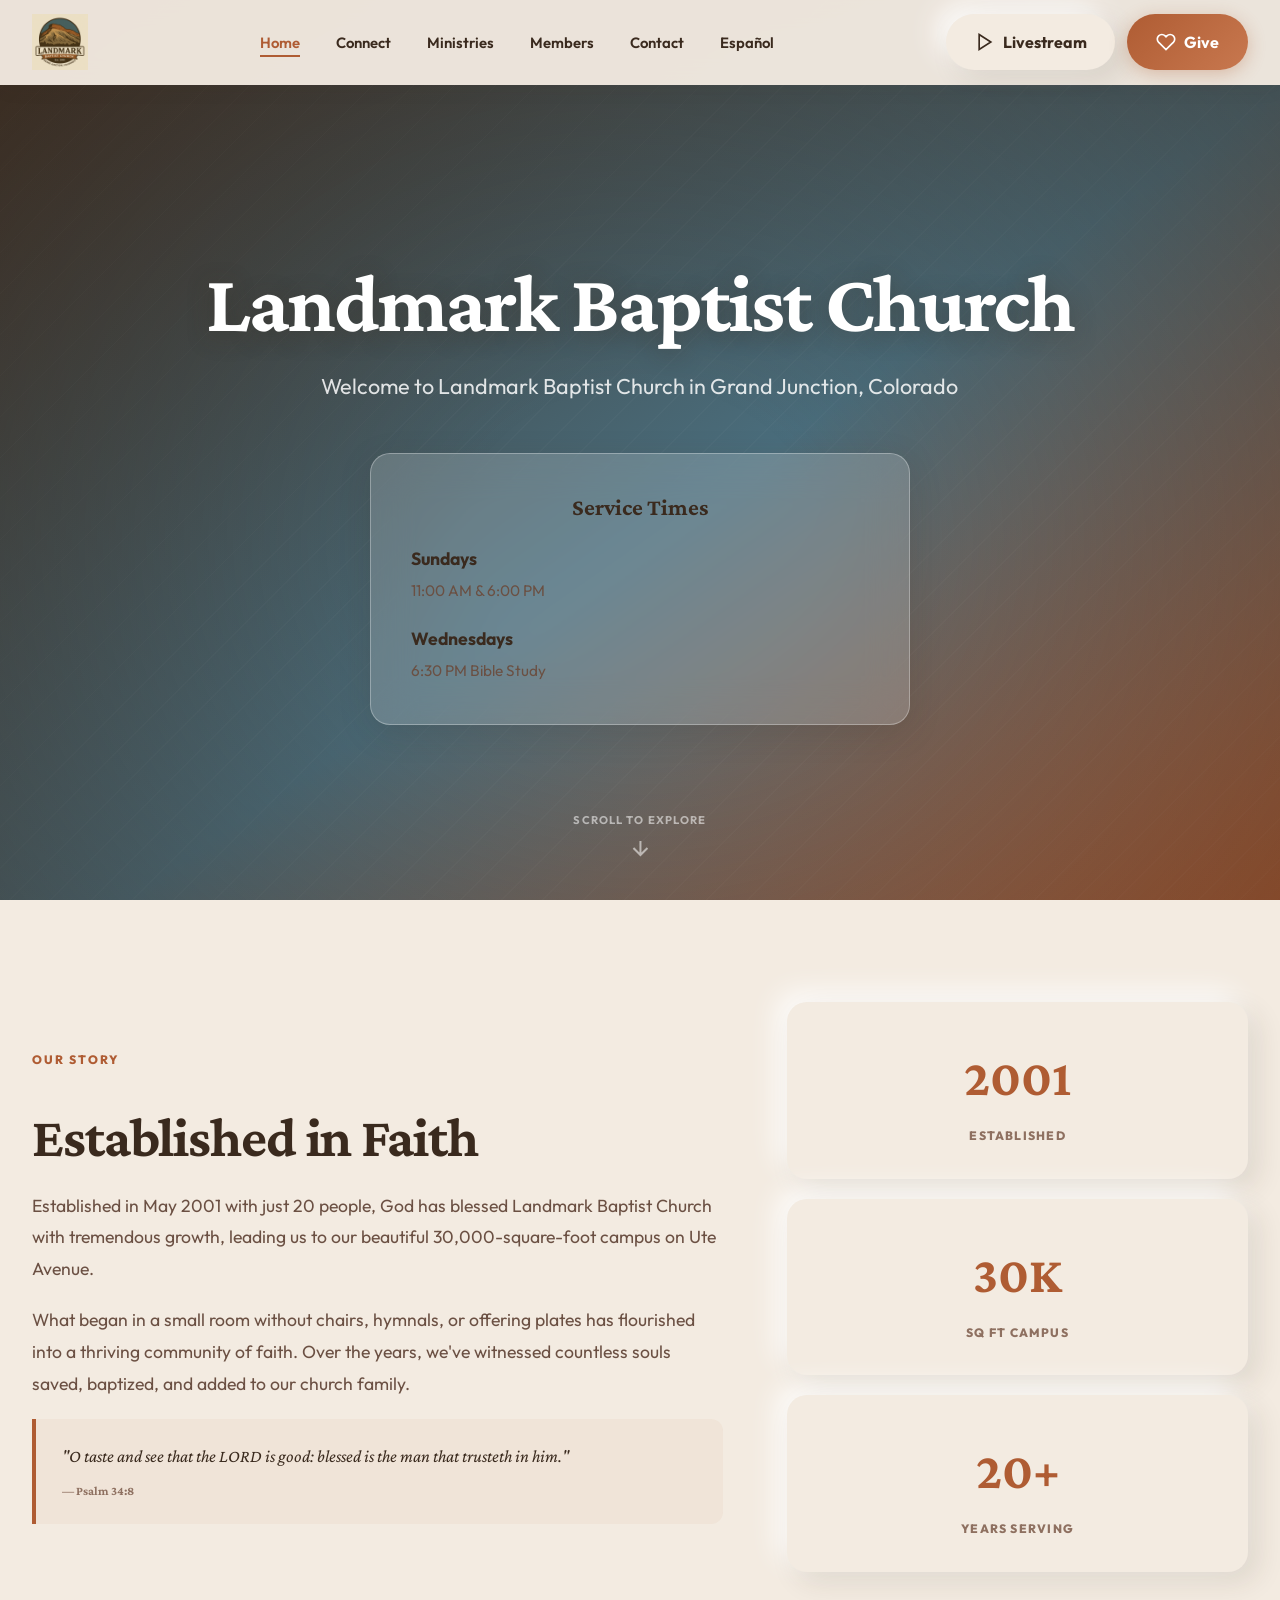
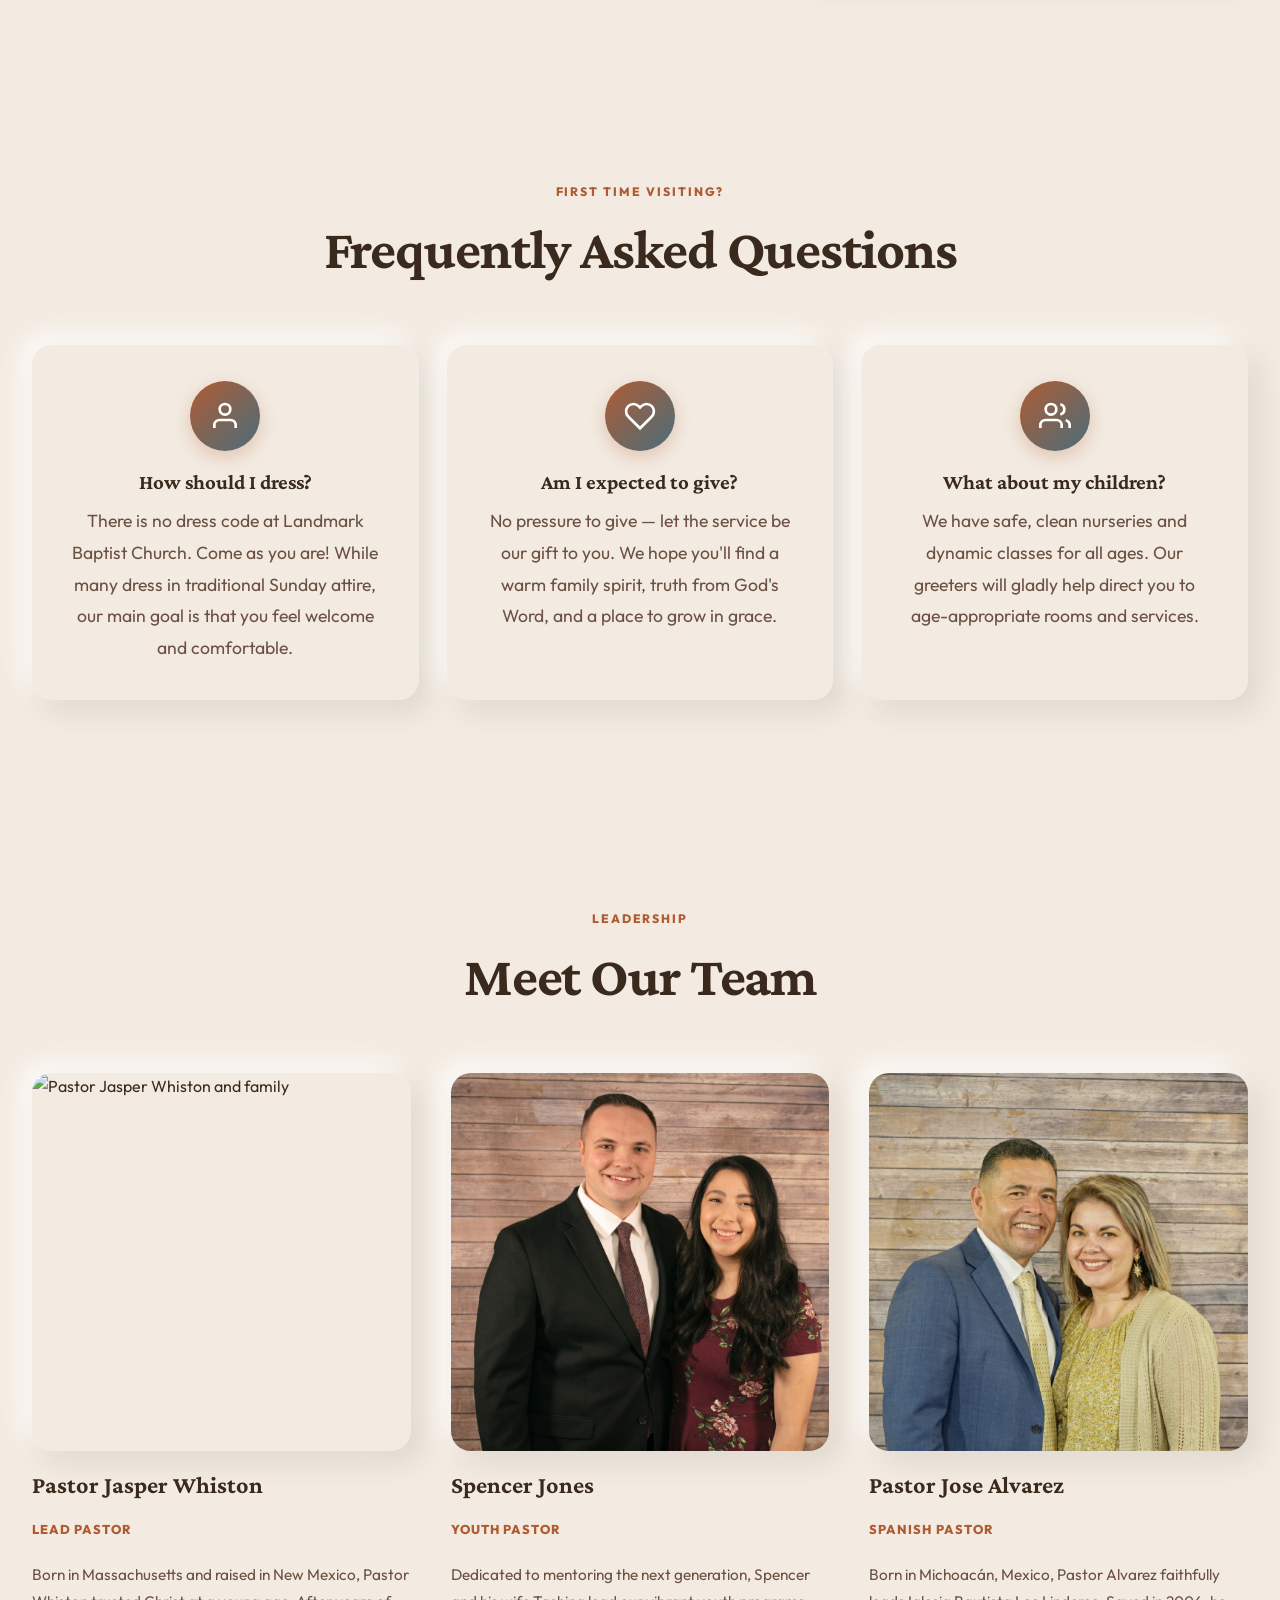
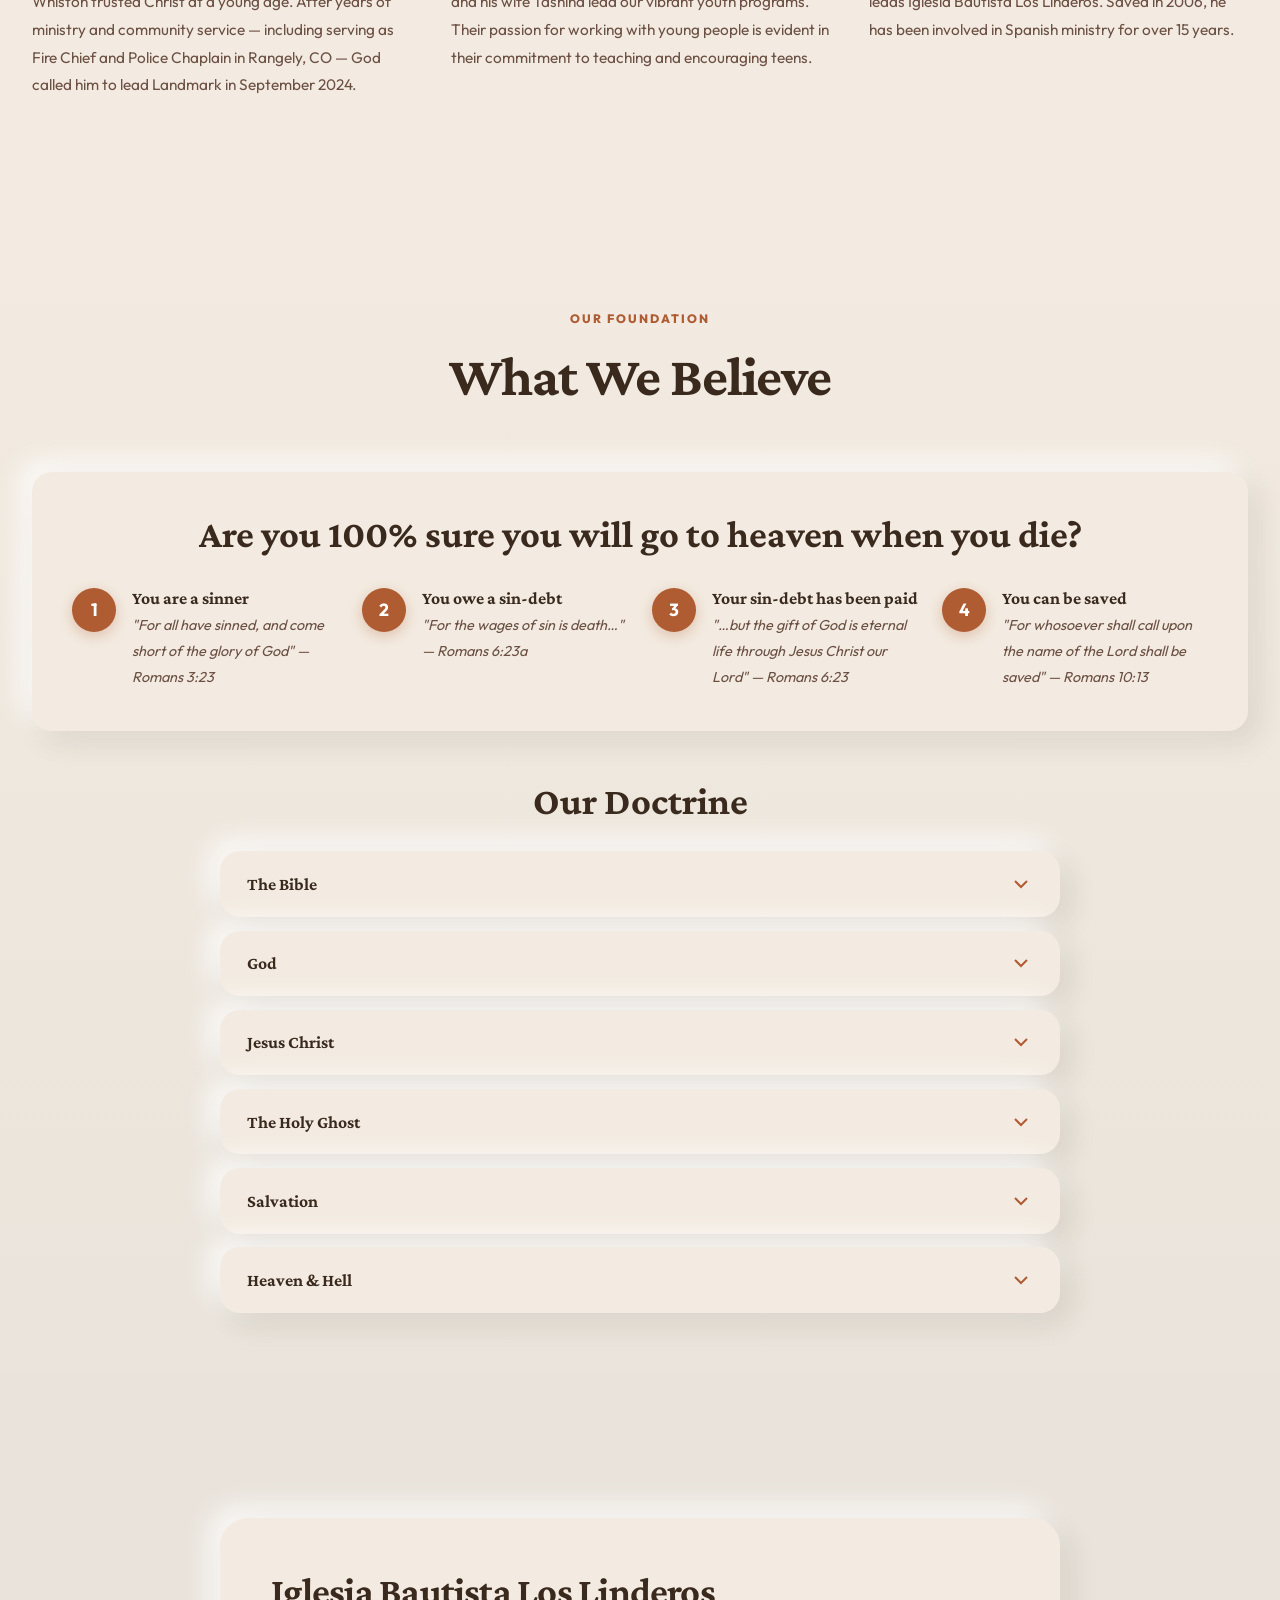
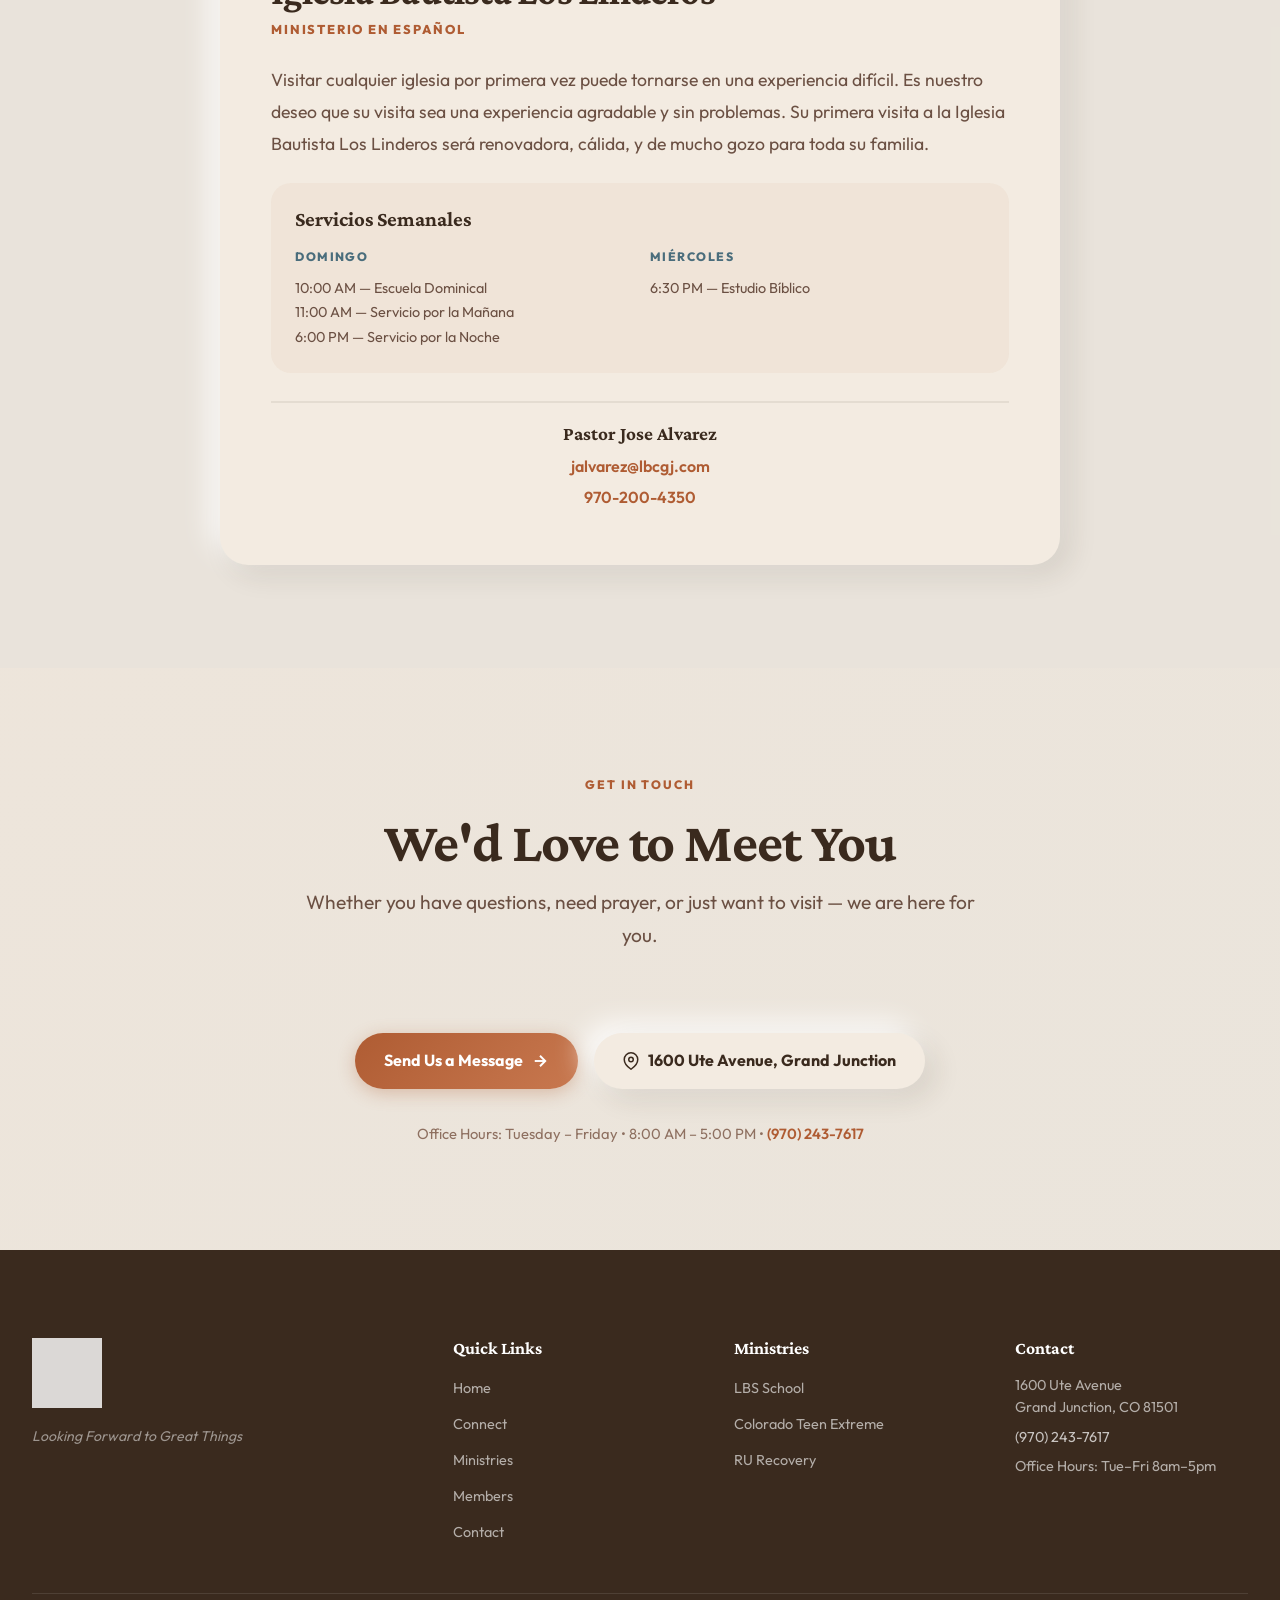
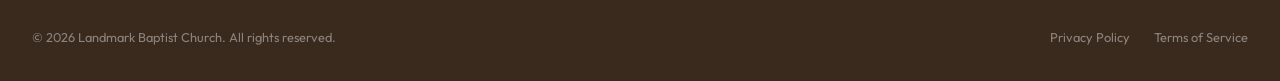
==== commit 947cdc8d: "Add files via upload" ====
--- a/index.html
+++ b/index.html
@@ -1,487 +1,327 @@
 <!DOCTYPE html>
 <html lang="en">
 <head>
-  <meta charset="UTF-8">
-  <meta name="viewport" content="width=device-width, initial-scale=1.0">
-  <meta name="description" content="Landmark Baptist Church — Grand Junction, CO. A warm, Bible-believing church family. Sunday services at 10:00 AM & 11:00 AM. Looking Forward to Great Things.">
-  <meta name="theme-color" content="#3A2A1E">
-  <title>Landmark Baptist Church | Grand Junction, CO</title>
-  <link rel="icon" type="image/png" href="logo.png">
-
-  <!-- Fonts -->
-  <link rel="preconnect" href="https://fonts.googleapis.com">
-  <link rel="preconnect" href="https://fonts.gstatic.com" crossorigin>
-  <link href="https://fonts.googleapis.com/css2?family=Playfair+Display:ital,wght@0,400;0,600;0,700;0,900;1,400;1,700&family=DM+Sans:ital,opsz,wght@0,9..40,300;0,9..40,400;0,9..40,500;0,9..40,600;0,9..40,700;1,9..40,400&display=swap" rel="stylesheet">
-
-  <!-- GSAP + ScrollTrigger + Lenis -->
-  <script src="https://cdnjs.cloudflare.com/ajax/libs/gsap/3.12.5/gsap.min.js" defer></script>
-  <script src="https://cdnjs.cloudflare.com/ajax/libs/gsap/3.12.5/ScrollTrigger.min.js" defer></script>
-  <script src="https://cdn.jsdelivr.net/gh/studio-freight/lenis@1.0.29/bundled/lenis.min.js" defer></script>
-
-  <link rel="stylesheet" href="styles.css">
+    <meta charset="UTF-8">
+    <meta name="viewport" content="width=device-width, initial-scale=1.0">
+    <meta name="description" content="Landmark Baptist Church in Grand Junction, Colorado — A warm, welcoming community established in 2001. Join us Sundays at 11:00 AM.">
+    <meta name="author" content="Landmark Baptist Church">
+    <title>Landmark Baptist Church | Grand Junction, CO | Looking Forward to Great Things</title>
+
+    <link rel="icon" type="image/png" href="logo.png">
+    <link rel="preconnect" href="https://fonts.googleapis.com">
+    <link rel="preconnect" href="https://fonts.gstatic.com" crossorigin>
+    <link href="https://fonts.googleapis.com/css2?family=Crimson+Pro:wght@400;600;700&family=Outfit:wght@300;400;500;600;700&display=swap" rel="stylesheet">
+    <script src="https://cdnjs.cloudflare.com/ajax/libs/gsap/3.12.5/gsap.min.js"></script>
+    <script src="https://cdnjs.cloudflare.com/ajax/libs/gsap/3.12.5/ScrollTrigger.min.js"></script>
+    <script src="https://cdn.jsdelivr.net/gh/studio-freight/lenis@1.0.29/bundled/lenis.min.js"></script>
+    <link rel="stylesheet" href="styles.css">
 </head>
 <body>
 
-  <!-- ── NAVIGATION ── -->
-  <header class="header" id="header">
-    <nav class="nav" aria-label="Main navigation">
-      <div class="nav__container">
-        <a href="index.html" class="nav__logo" aria-label="Landmark Baptist Church home">
-          <img src="logo.png" alt="Landmark Baptist Church" class="nav__logo-img">
-        </a>
-
-        <ul class="nav__menu" id="navMenu" role="list">
-          <li class="nav__item"><a href="index.html"      class="nav__link nav__link--active">Home</a></li>
-          <li class="nav__item"><a href="connect.html"    class="nav__link">Connect</a></li>
-          <li class="nav__item"><a href="ministries.html" class="nav__link">Ministries</a></li>
-          <li class="nav__item"><a href="members.html"    class="nav__link">Members</a></li>
-          <li class="nav__item"><a href="contact.html"    class="nav__link">Contact</a></li>
-          <li class="nav__item"><a href="#spanish"        class="nav__link">Español</a></li>
-        </ul>
-
-        <div class="nav__actions">
-          <a href="https://secure.anedot.com/landmark-baptist-church-of-grand-junction/donate" target="_blank" rel="noopener noreferrer" class="btn btn--give" aria-label="Give online">
-            <svg width="13" height="13" viewBox="0 0 24 24" fill="none" stroke="currentColor" stroke-width="2.5" aria-hidden="true"><path d="M20.84 4.61a5.5 5.5 0 0 0-7.78 0L12 5.67l-1.06-1.06a5.5 5.5 0 0 0-7.78 7.78l1.06 1.06L12 21.23l7.78-7.78 1.06-1.06a5.5 5.5 0 0 0 0-7.78z"/></svg>
-            Give
-          </a>
-          <a href="https://www.youtube.com/channel/UC9e5AkM0uXpXWitTW93j7Hw" target="_blank" rel="noopener noreferrer" class="btn btn--primary" style="font-size:.72rem; padding:.6rem 1.2rem;">
-            <svg width="15" height="15" viewBox="0 0 24 24" fill="currentColor" aria-hidden="true"><path d="M21.8 8s-.2-1.4-.8-2c-.7-.8-1.6-.8-2-.8C16.2 5 12 5 12 5s-4.2 0-7 .2c-.4 0-1.3 0-2 .8-.6.6-.8 2-.8 2S2 9.6 2 11.2v1.5c0 1.6.2 3.2.2 3.2s.2 1.4.8 2c.7.8 1.7.7 2.2.8C6.4 18.8 12 19 12 19s4.2 0 7-.2c.4 0 1.3 0 2-.8.6-.6.8-2 .8-2s.2-1.6.2-3.2v-1.5C22 9.6 21.8 8 21.8 8zM9.8 14.3V9.7l5.4 2.3-5.4 2.3z"/></svg>
-            Watch Live
-          </a>
-          <a href="contact.html" class="btn btn--secondary" style="font-size:.72rem; padding:.6rem 1.2rem;">Plan A Visit</a>
+    <header class="header" id="header">
+        <nav class="nav">
+            <div class="nav__container">
+                <a href="index.html" class="nav__logo">
+                    <img src="logo.png" alt="Landmark Baptist Church Logo" class="nav__logo-img">
+                </a>
+                <ul class="nav__menu" id="navMenu">
+                    <li class="nav__item"><a href="index.html"      class="nav__link nav__link--active">Home</a></li>
+                    <li class="nav__item"><a href="connect.html"    class="nav__link">Connect</a></li>
+                    <li class="nav__item"><a href="ministries.html" class="nav__link">Ministries</a></li>
+                    <li class="nav__item"><a href="members.html"    class="nav__link">Members</a></li>
+                    <li class="nav__item"><a href="contact.html"    class="nav__link">Contact</a></li>
+                    <li class="nav__item"><a href="#spanish"        class="nav__link">Español</a></li>
+                </ul>
+                <div class="nav__actions">
+                    <a href="https://www.youtube.com/channel/UC9e5AkM0uXpXWitTW93j7Hw" target="_blank" rel="noopener noreferrer" class="btn btn--secondary">
+                        <svg width="20" height="20" viewBox="0 0 24 24" fill="none" stroke="currentColor" stroke-width="2" aria-hidden="true"><polygon points="5 3 19 12 5 21 5 3"/></svg>
+                        Livestream
+                    </a>
+                    <a href="https://secure.anedot.com/landmark-baptist-church-of-grand-junction/donate" target="_blank" rel="noopener noreferrer" class="btn btn--primary">
+                        <svg width="20" height="20" viewBox="0 0 24 24" fill="none" stroke="currentColor" stroke-width="2" aria-hidden="true"><path d="M20.84 4.61a5.5 5.5 0 0 0-7.78 0L12 5.67l-1.06-1.06a5.5 5.5 0 0 0-7.78 7.78l1.06 1.06L12 21.23l7.78-7.78 1.06-1.06a5.5 5.5 0 0 0 0-7.78z"/></svg>
+                        Give
+                    </a>
+                </div>
+                <button class="nav__toggle" id="navToggle" aria-label="Toggle navigation menu" aria-expanded="false">
+                    <span></span><span></span><span></span>
+                </button>
+            </div>
+        </nav>
+    </header>
+
+    <main>
+
+        <!-- HERO -->
+        <section class="hero" id="home">
+            <div class="hero__bg"></div>
+            <div class="hero__overlay"></div>
+            <div class="hero__content">
+                <div class="hero__text">
+                    <h1 class="hero__title">Landmark Baptist Church</h1>
+                    <p class="hero__subtitle">Welcome to Landmark Baptist Church in Grand Junction, Colorado</p>
+                </div>
+                <div class="hero__card glass-card">
+                    <h3 class="hero__card-title">Service Times</h3>
+                    <div class="hero__services">
+                        <div class="service-time">
+                            <span class="service-time__day">Sundays</span>
+                            <div class="service-time__details"><span>11:00 AM &amp; 6:00 PM</span></div>
+                        </div>
+                        <div class="service-time">
+                            <span class="service-time__day">Wednesdays</span>
+                            <div class="service-time__details"><span>6:30 PM Bible Study</span></div>
+                        </div>
+                    </div>
+                </div>
+            </div>
+            <div class="hero__scroll" aria-hidden="true">
+                <span>Scroll to Explore</span>
+                <svg width="24" height="24" viewBox="0 0 24 24" fill="none" stroke="currentColor" stroke-width="2"><path d="M12 5v14M19 12l-7 7-7-7"/></svg>
+            </div>
+        </section>
+
+        <!-- HISTORY -->
+        <section class="history section" id="history">
+            <div class="container">
+                <div class="history__grid">
+                    <div class="history__content sr">
+                        <span class="section__label">Our Story</span>
+                        <h2 class="section__title">Established in Faith</h2>
+                        <p>Established in May 2001 with just 20 people, God has blessed Landmark Baptist Church with tremendous growth, leading us to our beautiful 30,000-square-foot campus on Ute Avenue.</p>
+                        <p>What began in a small room without chairs, hymnals, or offering plates has flourished into a thriving community of faith. Over the years, we've witnessed countless souls saved, baptized, and added to our church family.</p>
+                        <blockquote class="history__verse">
+                            "O taste and see that the LORD is good: blessed is the man that trusteth in him."
+                            <cite>— Psalm 34:8</cite>
+                        </blockquote>
+                    </div>
+                    <div class="history__stats sr">
+                        <div class="stat-card neu-card">
+                            <span class="stat-card__number">2001</span>
+                            <span class="stat-card__label">Established</span>
+                        </div>
+                        <div class="stat-card neu-card">
+                            <span class="stat-card__number">30K</span>
+                            <span class="stat-card__label">Sq Ft Campus</span>
+                        </div>
+                        <div class="stat-card neu-card">
+                            <span class="stat-card__number">20+</span>
+                            <span class="stat-card__label">Years Serving</span>
+                        </div>
+                    </div>
+                </div>
+            </div>
+        </section>
+
+        <!-- FAQ -->
+        <section class="faq section">
+            <div class="container">
+                <div class="section__header sr">
+                    <span class="section__label">First Time Visiting?</span>
+                    <h2 class="section__title">Frequently Asked Questions</h2>
+                </div>
+                <div class="faq__grid">
+                    <div class="faq-card neu-card sr">
+                        <div class="faq-card__icon"><svg width="32" height="32" viewBox="0 0 24 24" fill="none" stroke="currentColor" stroke-width="2"><path d="M20 21v-2a4 4 0 0 0-4-4H8a4 4 0 0 0-4 4v2"/><circle cx="12" cy="7" r="4"/></svg></div>
+                        <h3 class="faq-card__title">How should I dress?</h3>
+                        <p class="faq-card__text">There is no dress code at Landmark Baptist Church. Come as you are! While many dress in traditional Sunday attire, our main goal is that you feel welcome and comfortable.</p>
+                    </div>
+                    <div class="faq-card neu-card sr">
+                        <div class="faq-card__icon"><svg width="32" height="32" viewBox="0 0 24 24" fill="none" stroke="currentColor" stroke-width="2"><path d="M20.84 4.61a5.5 5.5 0 0 0-7.78 0L12 5.67l-1.06-1.06a5.5 5.5 0 0 0-7.78 7.78l1.06 1.06L12 21.23l7.78-7.78 1.06-1.06a5.5 5.5 0 0 0 0-7.78z"/></svg></div>
+                        <h3 class="faq-card__title">Am I expected to give?</h3>
+                        <p class="faq-card__text">No pressure to give — let the service be our gift to you. We hope you'll find a warm family spirit, truth from God's Word, and a place to grow in grace.</p>
+                    </div>
+                    <div class="faq-card neu-card sr">
+                        <div class="faq-card__icon"><svg width="32" height="32" viewBox="0 0 24 24" fill="none" stroke="currentColor" stroke-width="2"><path d="M17 21v-2a4 4 0 0 0-4-4H5a4 4 0 0 0-4 4v2"/><circle cx="9" cy="7" r="4"/><path d="M23 21v-2a4 4 0 0 0-3-3.87"/><path d="M16 3.13a4 4 0 0 1 0 7.75"/></svg></div>
+                        <h3 class="faq-card__title">What about my children?</h3>
+                        <p class="faq-card__text">We have safe, clean nurseries and dynamic classes for all ages. Our greeters will gladly help direct you to age-appropriate rooms and services.</p>
+                    </div>
+                </div>
+            </div>
+        </section>
+
+        <!-- TEAM -->
+        <section class="team section" id="team">
+            <div class="container">
+                <div class="section__header sr">
+                    <span class="section__label">Leadership</span>
+                    <h2 class="section__title">Meet Our Team</h2>
+                </div>
+                <div class="team__grid">
+                    <div class="team-card sr">
+                        <div class="team-card__image-wrap">
+                            <img src="whistons.jpeg" alt="Pastor Jasper Whiston and family" class="team-card__image">
+                        </div>
+                        <h3 class="team-card__name">Pastor Jasper Whiston</h3>
+                        <span class="team-card__role">Lead Pastor</span>
+                        <p class="team-card__bio">Born in Massachusetts and raised in New Mexico, Pastor Whiston trusted Christ at a young age. After years of ministry and community service — including serving as Fire Chief and Police Chaplain in Rangely, CO — God called him to lead Landmark in September 2024.</p>
+                    </div>
+                    <div class="team-card sr">
+                        <div class="team-card__image-wrap">
+                            <img src="spencerjones.png" alt="Youth Pastor Spencer Jones" class="team-card__image">
+                        </div>
+                        <h3 class="team-card__name">Spencer Jones</h3>
+                        <span class="team-card__role">Youth Pastor</span>
+                        <p class="team-card__bio">Dedicated to mentoring the next generation, Spencer and his wife Tashina lead our vibrant youth programs. Their passion for working with young people is evident in their commitment to teaching and encouraging teens.</p>
+                    </div>
+                    <div class="team-card sr">
+                        <div class="team-card__image-wrap">
+                            <img src="josealvarez.png" alt="Spanish Pastor Jose Alvarez" class="team-card__image">
+                        </div>
+                        <h3 class="team-card__name">Pastor Jose Alvarez</h3>
+                        <span class="team-card__role">Spanish Pastor</span>
+                        <p class="team-card__bio">Born in Michoacán, Mexico, Pastor Alvarez faithfully leads Iglesia Bautista Los Linderos. Saved in 2006, he has been involved in Spanish ministry for over 15 years.</p>
+                    </div>
+                </div>
+            </div>
+        </section>
+
+        <!-- WHAT WE BELIEVE -->
+        <section class="beliefs section" id="beliefs">
+            <div class="container">
+                <div class="section__header sr">
+                    <span class="section__label">Our Foundation</span>
+                    <h2 class="section__title">What We Believe</h2>
+                </div>
+                <div class="salvation neu-card sr">
+                    <h3 class="salvation__title">Are you 100% sure you will go to heaven when you die?</h3>
+                    <div class="salvation__steps">
+                        <div class="salvation__step"><span class="salvation__number">1</span><div><h4>You are a sinner</h4><p>"For all have sinned, and come short of the glory of God" — Romans 3:23</p></div></div>
+                        <div class="salvation__step"><span class="salvation__number">2</span><div><h4>You owe a sin-debt</h4><p>"For the wages of sin is death…" — Romans 6:23a</p></div></div>
+                        <div class="salvation__step"><span class="salvation__number">3</span><div><h4>Your sin-debt has been paid</h4><p>"…but the gift of God is eternal life through Jesus Christ our Lord" — Romans 6:23</p></div></div>
+                        <div class="salvation__step"><span class="salvation__number">4</span><div><h4>You can be saved</h4><p>"For whosoever shall call upon the name of the Lord shall be saved" — Romans 10:13</p></div></div>
+                    </div>
+                </div>
+                <div class="doctrine sr">
+                    <h3 class="doctrine__title">Our Doctrine</h3>
+                    <div class="accordion">
+                        <div class="accordion__item">
+                            <button class="accordion__header"><span>The Bible</span><svg class="accordion__icon" width="24" height="24" viewBox="0 0 24 24" fill="none" stroke="currentColor" stroke-width="2"><polyline points="6 9 12 15 18 9"/></svg></button>
+                            <div class="accordion__content"><p>The Scriptures of the Old and New Testament were given by inspiration of God and are the only infallible, inerrant rule of faith and practice. We believe the King James Bible to be authoritative in every matter it addresses.</p></div>
+                        </div>
+                        <div class="accordion__item">
+                            <button class="accordion__header"><span>God</span><svg class="accordion__icon" width="24" height="24" viewBox="0 0 24 24" fill="none" stroke="currentColor" stroke-width="2"><polyline points="6 9 12 15 18 9"/></svg></button>
+                            <div class="accordion__content"><p>There is one living and true God, revealed in nature as the Creator, Preserver, and Righteous Governor of the universe. The Father, the Son, and the Holy Ghost make up the Godhead, yet as one God infinitely wise and good.</p></div>
+                        </div>
+                        <div class="accordion__item">
+                            <button class="accordion__header"><span>Jesus Christ</span><svg class="accordion__icon" width="24" height="24" viewBox="0 0 24 24" fill="none" stroke="currentColor" stroke-width="2"><polyline points="6 9 12 15 18 9"/></svg></button>
+                            <div class="accordion__content"><p>Jesus Christ is God manifest in the flesh; in His divine nature truly God; in His human nature, truly man. The mediator between God and man, once crucified, He is now risen and glorified and is our ever present Saviour and Lord.</p></div>
+                        </div>
+                        <div class="accordion__item">
+                            <button class="accordion__header"><span>The Holy Ghost</span><svg class="accordion__icon" width="24" height="24" viewBox="0 0 24 24" fill="none" stroke="currentColor" stroke-width="2"><polyline points="6 9 12 15 18 9"/></svg></button>
+                            <div class="accordion__content"><p>The Scriptures assign to the Holy Ghost all the attributes of God. He is personal and indwells every believer. He is the Reprover, Comforter, Guide, Sanctifier, and the Seal of our Redemption.</p></div>
+                        </div>
+                        <div class="accordion__item">
+                            <button class="accordion__header"><span>Salvation</span><svg class="accordion__icon" width="24" height="24" viewBox="0 0 24 24" fill="none" stroke="currentColor" stroke-width="2"><polyline points="6 9 12 15 18 9"/></svg></button>
+                            <div class="accordion__content"><p>Salvation is by grace through faith in the finished work of Christ. We believe in the eternal security of the believer — once saved, always saved — grounded in the unchanging promise of God's Word.</p></div>
+                        </div>
+                        <div class="accordion__item">
+                            <button class="accordion__header"><span>Heaven &amp; Hell</span><svg class="accordion__icon" width="24" height="24" viewBox="0 0 24 24" fill="none" stroke="currentColor" stroke-width="2"><polyline points="6 9 12 15 18 9"/></svg></button>
+                            <div class="accordion__content"><p>We believe in the bodily resurrection of the just and unjust — the saved to everlasting life and the unsaved to conscious, eternal separation from God. Heaven and Hell are literal, eternal places.</p></div>
+                        </div>
+                    </div>
+                </div>
+            </div>
+        </section>
+
+        <!-- SPANISH MINISTRY -->
+        <section class="spanish section" id="spanish">
+            <div class="container">
+                <div class="spanish__content sr">
+                    <div class="spanish__header">
+                        <h2 class="spanish__title">Iglesia Bautista Los Linderos</h2>
+                        <span class="spanish__subtitle">Ministerio en Español</span>
+                    </div>
+                    <p class="spanish__text">Visitar cualquier iglesia por primera vez puede tornarse en una experiencia difícil. Es nuestro deseo que su visita sea una experiencia agradable y sin problemas. Su primera visita a la Iglesia Bautista Los Linderos será renovadora, cálida, y de mucho gozo para toda su familia.</p>
+                    <div class="spanish__services">
+                        <h3>Servicios Semanales</h3>
+                        <div class="spanish__schedule">
+                            <div>
+                                <span class="spanish__day-name">Domingo</span>
+                                <span class="spanish__time">10:00 AM — Escuela Dominical</span>
+                                <span class="spanish__time">11:00 AM — Servicio por la Mañana</span>
+                                <span class="spanish__time">6:00 PM — Servicio por la Noche</span>
+                            </div>
+                            <div>
+                                <span class="spanish__day-name">Miércoles</span>
+                                <span class="spanish__time">6:30 PM — Estudio Bíblico</span>
+                            </div>
+                        </div>
+                    </div>
+                    <div class="spanish__contact">
+                        <h4>Pastor Jose Alvarez</h4>
+                        <a href="mailto:jalvarez@lbcgj.com">jalvarez@lbcgj.com</a>
+                        <a href="tel:9702004350">970-200-4350</a>
+                    </div>
+                </div>
+            </div>
+        </section>
+
+        <!-- CONTACT TEASER -->
+        <section class="section" id="contact-home" style="background:linear-gradient(135deg,rgba(58,42,30,.03),rgba(74,109,124,.05))">
+            <div class="container">
+                <div class="section__header sr">
+                    <span class="section__label">Get In Touch</span>
+                    <h2 class="section__title">We'd Love to Meet You</h2>
+                    <p class="section__lead">Whether you have questions, need prayer, or just want to visit — we are here for you.</p>
+                </div>
+                <div style="display:flex;gap:1rem;justify-content:center;flex-wrap:wrap;padding-top:1rem">
+                    <a href="contact.html" class="btn btn--primary">
+                        Send Us a Message
+                        <svg width="18" height="18" viewBox="0 0 24 24" fill="none" stroke="currentColor" stroke-width="2.5" aria-hidden="true"><line x1="5" y1="12" x2="19" y2="12"/><polyline points="12 5 19 12 12 19"/></svg>
+                    </a>
+                    <a href="https://maps.google.com/?q=1600+Ute+Avenue+Grand+Junction+CO+81501" target="_blank" rel="noopener noreferrer" class="btn btn--secondary">
+                        <svg width="18" height="18" viewBox="0 0 24 24" fill="none" stroke="currentColor" stroke-width="2" aria-hidden="true"><path d="M21 10c0 7-9 13-9 13s-9-6-9-13a9 9 0 0 1 18 0z"/><circle cx="12" cy="10" r="3"/></svg>
+                        1600 Ute Avenue, Grand Junction
+                    </a>
+                </div>
+                <p style="text-align:center;margin-top:2rem;font-size:.92rem;color:#8E7060">
+                    Office Hours: Tuesday – Friday &bull; 8:00 AM – 5:00 PM &bull;
+                    <a href="tel:9702437617" style="color:#AF5C33;font-weight:600">(970) 243-7617</a>
+                </p>
+            </div>
+        </section>
+
+    </main>
+
+    <footer class="footer">
+        <div class="container">
+            <div class="footer__grid">
+                <div class="footer__brand">
+                    <img src="logo.png" alt="Landmark Baptist Church Logo" class="footer__logo">
+                    <p class="footer__tagline">Looking Forward to Great Things</p>
+                </div>
+                <div class="footer__links">
+                    <h4>Quick Links</h4>
+                    <ul>
+                        <li><a href="index.html">Home</a></li>
+                        <li><a href="connect.html">Connect</a></li>
+                        <li><a href="ministries.html">Ministries</a></li>
+                        <li><a href="members.html">Members</a></li>
+                        <li><a href="contact.html">Contact</a></li>
+                    </ul>
+                </div>
+                <div class="footer__links">
+                    <h4>Ministries</h4>
+                    <ul>
+                        <li><a href="https://www.lbseagles.org" target="_blank" rel="noopener noreferrer">LBS School</a></li>
+                        <li><a href="https://ctxyouth.com/" target="_blank" rel="noopener noreferrer">Colorado Teen Extreme</a></li>
+                        <li><a href="ministries.html#ru-recovery">RU Recovery</a></li>
+                    </ul>
+                </div>
+                <div class="footer__contact">
+                    <h4>Contact</h4>
+                    <p>1600 Ute Avenue<br>Grand Junction, CO 81501</p>
+                    <p><a href="tel:9702437617">(970) 243-7617</a></p>
+                    <p class="footer__hours">Office Hours: Tue–Fri 8am–5pm</p>
+                </div>
+            </div>
+            <div class="footer__bottom">
+                <p>&copy; 2026 Landmark Baptist Church. All rights reserved.</p>
+                <div class="footer__legal"><a href="#">Privacy Policy</a><a href="#">Terms of Service</a></div>
+            </div>
         </div>
-
-        <button class="nav__hamburger" id="navHamburger" aria-label="Toggle mobile menu" aria-expanded="false">
-          <span></span><span></span><span></span>
-        </button>
-      </div>
-    </nav>
-
-    <!-- Mobile Panel -->
-    <div class="nav__panel" id="navPanel" role="dialog" aria-label="Mobile navigation">
-      <ul role="list" style="display:flex;flex-direction:column;align-items:center;gap:1.5rem;list-style:none;">
-        <li><a href="index.html"      class="nav__link" style="font-size:2rem;font-family:'Playfair Display',serif;">Home</a></li>
-        <li><a href="connect.html"    class="nav__link" style="font-size:2rem;font-family:'Playfair Display',serif;">Connect</a></li>
-        <li><a href="ministries.html" class="nav__link" style="font-size:2rem;font-family:'Playfair Display',serif;">Ministries</a></li>
-        <li><a href="members.html"    class="nav__link" style="font-size:2rem;font-family:'Playfair Display',serif;">Members</a></li>
-        <li><a href="contact.html"    class="nav__link" style="font-size:2rem;font-family:'Playfair Display',serif;">Contact</a></li>
-        <li><a href="#spanish"        class="nav__link" style="font-size:2rem;font-family:'Playfair Display',serif;">Español</a></li>
-      </ul>
-      <div style="margin-top:2rem;display:flex;gap:1rem;">
-        <a href="contact.html" class="btn btn--primary">Plan A Visit</a>
-        <a href="https://www.youtube.com/channel/UC9e5AkM0uXpXWitTW93j7Hw" target="_blank" rel="noopener" class="btn btn--secondary">Watch Live</a>
-      </div>
-    </div>
-  </header>
-
-  <main>
-
-    <!-- ══════════════════════════════════════
-         HERO
-    ══════════════════════════════════════ -->
-    <section class="hero" id="hero" aria-label="Welcome to Landmark Baptist Church">
-      <div class="hero__bg" id="heroBg"></div>
-      <div class="hero__texture"></div>
-
-      <!-- Decorative mountain SVG silhouette -->
-      <svg class="hero__mountain-svg" id="heroMountain" viewBox="0 0 1440 320" xmlns="http://www.w3.org/2000/svg" preserveAspectRatio="none" aria-hidden="true">
-        <path fill="#AF5C33" d="M0,288L60,261.3C120,235,240,181,360,160C480,139,600,149,720,160C840,171,960,181,1080,165.3C1200,149,1320,107,1380,85.3L1440,64L1440,320L1380,320C1320,320,1200,320,1080,320C960,320,840,320,720,320C600,320,480,320,360,320C240,320,120,320,60,320L0,320Z"/>
-        <path fill="#4A6D7C" d="M0,320L60,304C120,288,240,256,360,229.3C480,203,600,181,720,186.7C840,192,960,224,1080,224C1200,224,1320,192,1380,176L1440,160L1440,320L0,320Z" opacity="0.5"/>
-      </svg>
-
-      <div class="hero__content container">
-        <span class="hero__eyebrow" id="heroEyebrow">
-          Grand Junction, Colorado · Est. 2001
-        </span>
-
-        <h1 class="hero__title" id="heroTitle">
-          Looking Forward<br>
-          to <em class="accent">Great</em> <em class="italic">Things.</em>
-        </h1>
-
-        <p class="hero__subtitle" id="heroSubtitle">
-          A warm, Bible-believing church family rooted in the heart of the Grand Valley.
-          Everyone is welcome here — come as you are.
-        </p>
-
-        <div class="hero__actions" id="heroActions">
-          <a href="contact.html" class="btn btn--primary">
-            Plan Your First Visit
-            <svg width="16" height="16" viewBox="0 0 24 24" fill="none" stroke="currentColor" stroke-width="2.5" aria-hidden="true"><line x1="5" y1="12" x2="19" y2="12"/><polyline points="12 5 19 12 12 19"/></svg>
-          </a>
-          <a href="#services" class="btn btn--ghost">
-            Service Times
-            <svg width="16" height="16" viewBox="0 0 24 24" fill="none" stroke="currentColor" stroke-width="2" aria-hidden="true"><path d="M12 5v14M19 12l-7 7-7-7"/></svg>
-          </a>
-        </div>
-      </div>
-    </section>
-
-    <!-- ══════════════════════════════════════
-         SERVICE TIMES — Frosted Glass Card
-    ══════════════════════════════════════ -->
-    <section class="service-times" id="services" aria-labelledby="stTitle">
-      <div class="container">
-        <div class="service-times__card sr" id="stCard">
-          <div class="service-times__header">
-            <h2 class="service-times__heading" id="stTitle">Join Us This Sunday</h2>
-          </div>
-          <div class="service-times__item">
-            <span class="service-times__day">Sunday</span>
-            <span class="service-times__name">Sunday School</span>
-            <span class="service-times__time">10:00 AM</span>
-          </div>
-          <div class="service-times__divider" aria-hidden="true"></div>
-          <div class="service-times__item">
-            <span class="service-times__day">Sunday</span>
-            <span class="service-times__name">Morning Worship</span>
-            <span class="service-times__time">11:00 AM</span>
-          </div>
-          <div class="service-times__divider" aria-hidden="true"></div>
-          <div class="service-times__item">
-            <span class="service-times__day">Sunday</span>
-            <span class="service-times__name">Evening Service</span>
-            <span class="service-times__time">5:00 PM</span>
-          </div>
-          <div class="service-times__divider" aria-hidden="true"></div>
-          <div class="service-times__item">
-            <span class="service-times__day">Wednesday</span>
-            <span class="service-times__name">Bible Study &amp; Prayer</span>
-            <span class="service-times__time">6:30 PM</span>
-          </div>
-        </div>
-      </div>
-    </section>
-
-    <!-- ══════════════════════════════════════
-         HISTORY / WELCOME SNIPPET
-    ══════════════════════════════════════ -->
-    <section class="history section" id="about" aria-labelledby="histTitle">
-      <div class="container">
-        <div class="history__grid">
-          <div class="history__visual sr">
-            <div class="history__logo-wrap">
-              <img src="logo.png" alt="Landmark Baptist Church logo" class="history__logo">
-            </div>
-          </div>
-          <div class="history__content sr">
-            <span class="section__label">Our Story</span>
-            <h2 class="section__title" id="histTitle">
-              A Church Built on<br><em>Faith &amp; Community</em>
-            </h2>
-            <p class="history__body">
-              Established in 2001, Landmark Baptist Church has been a beacon of hope and a gathering place for families across the Grand Valley. Nestled in the breathtaking landscape of Grand Junction, Colorado, we are a church that believes the Bible — every word of it — and loves every person who walks through our doors.
-            </p>
-            <p class="history__body">
-              Our mission is simple: <strong>Love. Share. Reach.</strong> We love God, we share His Word, and we reach our community with the life-changing message of the Gospel. Whether you've been in church your whole life or you're walking in for the very first time, you belong here.
-            </p>
-
-            <blockquote class="history__verse">
-              <p>"Looking forward to great things."</p>
-              <cite>— The Heart of LBC</cite>
-            </blockquote>
-
-            <div class="history__stats">
-              <div class="history__stat">
-                <span class="history__stat-num">2001</span>
-                <span class="history__stat-label">Established</span>
-              </div>
-              <div class="history__stat">
-                <span class="history__stat-num">9+</span>
-                <span class="history__stat-label">Ministries</span>
-              </div>
-              <div class="history__stat">
-                <span class="history__stat-num">2</span>
-                <span class="history__stat-label">Languages</span>
-              </div>
-            </div>
-          </div>
-        </div>
-      </div>
-    </section>
-
-    <!-- ══════════════════════════════════════
-         PASTORS GRID
-    ══════════════════════════════════════ -->
-    <section class="pastors section" id="pastors" aria-labelledby="pastTitle">
-      <div class="container">
-        <header class="pastors__header sr">
-          <span class="section__label">Our Leadership</span>
-          <h2 class="section__title" id="pastTitle">Meet the <em>Pastors</em></h2>
-          <p class="section__subtitle">Faithful shepherds dedicated to guiding our church family with God's Word and a servant's heart.</p>
-        </header>
-
-        <div class="pastors__grid" role="list">
-
-          <!-- Pastor Jasper Whiston -->
-          <article class="pastor-card sr" role="listitem" aria-label="Pastor Jasper Whiston">
-            <div class="pastor-card__img-wrap">
-              <img src="whistons.jpeg" alt="Pastor Jasper Whiston and family" class="pastor-card__img" loading="lazy">
-            </div>
-            <div class="pastor-card__body">
-              <span class="pastor-card__role">Senior Pastor</span>
-              <h3 class="pastor-card__name">Jasper Whiston</h3>
-              <p class="pastor-card__bio">Pastor Whiston leads our congregation with a deep love for God's Word and a passion for reaching the Grand Valley community with the Gospel of Jesus Christ.</p>
-              <a href="contact.html" class="pastor-card__contact" aria-label="Contact Pastor Whiston">
-                <svg width="14" height="14" viewBox="0 0 24 24" fill="none" stroke="currentColor" stroke-width="2" aria-hidden="true"><path d="M4 4h16c1.1 0 2 .9 2 2v12c0 1.1-.9 2-2 2H4c-1.1 0-2-.9-2-2V6c0-1.1.9-2 2-2z"/><polyline points="22,6 12,13 2,6"/></svg>
-                Get in Touch
-              </a>
-            </div>
-          </article>
-
-          <!-- Spencer Jones -->
-          <article class="pastor-card sr" role="listitem" aria-label="Youth Pastor Spencer Jones">
-            <div class="pastor-card__img-wrap">
-              <img src="spencerjones.png" alt="Youth Director Spencer Jones" class="pastor-card__img" loading="lazy">
-            </div>
-            <div class="pastor-card__body">
-              <span class="pastor-card__role">Youth Director</span>
-              <h3 class="pastor-card__name">Spencer Jones</h3>
-              <p class="pastor-card__bio">Spencer and Tasha Jones invest deeply in the teenage years, providing a Christ-centered foundation for youth through weekly meetings, monthly activities, and annual trips.</p>
-              <a href="mailto:sjones@lbcgj.com" class="pastor-card__contact">
-                <svg width="14" height="14" viewBox="0 0 24 24" fill="none" stroke="currentColor" stroke-width="2" aria-hidden="true"><path d="M4 4h16c1.1 0 2 .9 2 2v12c0 1.1-.9 2-2 2H4c-1.1 0-2-.9-2-2V6c0-1.1.9-2 2-2z"/><polyline points="22,6 12,13 2,6"/></svg>
-                sjones@lbcgj.com
-              </a>
-            </div>
-          </article>
-
-          <!-- Jose Alvarez -->
-          <article class="pastor-card sr" role="listitem" aria-label="Spanish Pastor Jose Alvarez">
-            <div class="pastor-card__img-wrap">
-              <img src="josealvarez.png" alt="Spanish Pastor Jose Alvarez" class="pastor-card__img" loading="lazy">
-            </div>
-            <div class="pastor-card__body">
-              <span class="pastor-card__role">Spanish Pastor — Iglesia Bautista Los Linderos</span>
-              <h3 class="pastor-card__name">Jose Alvarez</h3>
-              <p class="pastor-card__bio">Pastor Alvarez leads our vibrant Spanish-speaking congregation with warmth and dedication, serving our beloved Hispanic community throughout the Grand Valley.</p>
-              <a href="mailto:jalvarez@lbcgj.com" class="pastor-card__contact">
-                <svg width="14" height="14" viewBox="0 0 24 24" fill="none" stroke="currentColor" stroke-width="2" aria-hidden="true"><path d="M4 4h16c1.1 0 2 .9 2 2v12c0 1.1-.9 2-2 2H4c-1.1 0-2-.9-2-2V6c0-1.1.9-2 2-2z"/><polyline points="22,6 12,13 2,6"/></svg>
-                jalvarez@lbcgj.com
-              </a>
-            </div>
-          </article>
-
-        </div>
-      </div>
-    </section>
-
-    <!-- ══════════════════════════════════════
-         WHAT WE BELIEVE — ACCORDION
-    ══════════════════════════════════════ -->
-    <section class="beliefs section" id="beliefs" aria-labelledby="beliefsTitle">
-      <div class="container">
-        <div class="beliefs__layout">
-
-          <div class="beliefs__intro sr">
-            <span class="section__label">Statement of Faith</span>
-            <h2 class="section__title" id="beliefsTitle">What We <em>Believe</em></h2>
-            <p>At Landmark Baptist Church, we believe the Bible — the King James Bible — to be the inspired, infallible, inerrant Word of God. Every sermon, every class, every conversation is anchored in its unchanging truth.</p>
-            <p style="margin-top:1rem;">Our Statement of Faith is not exhaustive, but it declares the essentials of Bible-believing Christianity that guide everything we do.</p>
-            <a href="contact.html" class="btn btn--primary" style="margin-top:2rem;">
-              Ask a Question
-              <svg width="16" height="16" viewBox="0 0 24 24" fill="none" stroke="currentColor" stroke-width="2.5" aria-hidden="true"><circle cx="12" cy="12" r="10"/><path d="M9.09 9a3 3 0 0 1 5.83 1c0 2-3 3-3 3"/><line x1="12" y1="17" x2="12.01" y2="17"/></svg>
-            </a>
-          </div>
-
-          <div class="accordion sr" id="accordion" role="list">
-
-            <div class="accordion__item" role="listitem">
-              <button class="accordion__trigger" aria-expanded="false" aria-controls="acc-1">
-                <span class="accordion__num">I</span>
-                <span>The Holy Bible</span>
-                <span class="accordion__icon" aria-hidden="true">
-                  <svg width="14" height="14" viewBox="0 0 24 24" fill="none" stroke="currentColor" stroke-width="2.5"><line x1="12" y1="5" x2="12" y2="19"/><line x1="5" y1="12" x2="19" y2="12"/></svg>
-                </span>
-              </button>
-              <div class="accordion__body" id="acc-1" role="region">
-                <div class="accordion__inner">
-                  <p class="accordion__text">The Scriptures of the Old and New Testament were given by inspiration of God and are the only infallible, inerrant rule of faith and practice. We believe the King James Bible to be God's preserved Word for English-speaking people, authoritative in every matter it addresses.</p>
-                  <div class="accordion__verses"><span class="accordion__verse-tag">Matthew 4:4</span><span class="accordion__verse-tag">Psalm 119:89</span><span class="accordion__verse-tag">II Timothy 3:16–17</span></div>
-                </div>
-              </div>
-            </div>
-
-            <div class="accordion__item" role="listitem">
-              <button class="accordion__trigger" aria-expanded="false" aria-controls="acc-2">
-                <span class="accordion__num">II</span>
-                <span>The Triune God</span>
-                <span class="accordion__icon" aria-hidden="true">
-                  <svg width="14" height="14" viewBox="0 0 24 24" fill="none" stroke="currentColor" stroke-width="2.5"><line x1="12" y1="5" x2="12" y2="19"/><line x1="5" y1="12" x2="19" y2="12"/></svg>
-                </span>
-              </button>
-              <div class="accordion__body" id="acc-2" role="region">
-                <div class="accordion__inner">
-                  <p class="accordion__text">There is one living and true God, revealed as Creator, Preserver, and Righteous Governor of the universe. The Father, the Son, and the Holy Ghost make up the Godhead — three Persons, yet one God, infinitely wise and good, alone worthy of our supreme love and worship.</p>
-                  <div class="accordion__verses"><span class="accordion__verse-tag">Deuteronomy 6:4</span><span class="accordion__verse-tag">I John 5:7</span><span class="accordion__verse-tag">Matthew 28:19</span></div>
-                </div>
-              </div>
-            </div>
-
-            <div class="accordion__item" role="listitem">
-              <button class="accordion__trigger" aria-expanded="false" aria-controls="acc-3">
-                <span class="accordion__num">III</span>
-                <span>Jesus Christ</span>
-                <span class="accordion__icon" aria-hidden="true">
-                  <svg width="14" height="14" viewBox="0 0 24 24" fill="none" stroke="currentColor" stroke-width="2.5"><line x1="12" y1="5" x2="12" y2="19"/><line x1="5" y1="12" x2="19" y2="12"/></svg>
-                </span>
-              </button>
-              <div class="accordion__body" id="acc-3" role="region">
-                <div class="accordion__inner">
-                  <p class="accordion__text">Jesus Christ is God manifest in the flesh — in His divine nature, truly God; in His human nature, truly man; 100% both. The virgin-born, sinless, eternally begotten Son of God. Once crucified, He is now risen and glorified — our ever-present Saviour and Lord.</p>
-                  <div class="accordion__verses"><span class="accordion__verse-tag">John 1:1–4, 14</span><span class="accordion__verse-tag">Philippians 2:5–11</span><span class="accordion__verse-tag">John 3:16</span></div>
-                </div>
-              </div>
-            </div>
-
-            <div class="accordion__item" role="listitem">
-              <button class="accordion__trigger" aria-expanded="false" aria-controls="acc-4">
-                <span class="accordion__num">IV</span>
-                <span>The Holy Ghost</span>
-                <span class="accordion__icon" aria-hidden="true">
-                  <svg width="14" height="14" viewBox="0 0 24 24" fill="none" stroke="currentColor" stroke-width="2.5"><line x1="12" y1="5" x2="12" y2="19"/><line x1="5" y1="12" x2="19" y2="12"/></svg>
-                </span>
-              </button>
-              <div class="accordion__body" id="acc-4" role="region">
-                <div class="accordion__inner">
-                  <p class="accordion__text">The Holy Ghost possesses all the attributes of God. He is personal and indwells every believer — serving as Reprover, Comforter, Guide, Sanctifier, and the Seal of our Redemption. He convicts the sinner and regenerates the believer.</p>
-                  <div class="accordion__verses"><span class="accordion__verse-tag">John 16:7–14</span><span class="accordion__verse-tag">John 14:16–17</span><span class="accordion__verse-tag">Ephesians 1:13–14</span></div>
-                </div>
-              </div>
-            </div>
-
-            <div class="accordion__item" role="listitem">
-              <button class="accordion__trigger" aria-expanded="false" aria-controls="acc-5">
-                <span class="accordion__num">V–VI</span>
-                <span>Salvation by Grace Through Faith</span>
-                <span class="accordion__icon" aria-hidden="true">
-                  <svg width="14" height="14" viewBox="0 0 24 24" fill="none" stroke="currentColor" stroke-width="2.5"><line x1="12" y1="5" x2="12" y2="19"/><line x1="5" y1="12" x2="19" y2="12"/></svg>
-                </span>
-              </button>
-              <div class="accordion__body" id="acc-5" role="region">
-                <div class="accordion__inner">
-                  <p class="accordion__text">Man was created innocent but fell into sin. Salvation is a free gift offered by God to man, wholly based on grace through personal faith in Jesus Christ — a genuine "born-again" experience. Not by works, not by baptism, not by church attendance — but by trusting Christ alone as personal Saviour.</p>
-                  <div class="accordion__verses"><span class="accordion__verse-tag">Romans 6:23</span><span class="accordion__verse-tag">Ephesians 2:8–9</span><span class="accordion__verse-tag">Romans 10:9</span></div>
-                </div>
-              </div>
-            </div>
-
-            <div class="accordion__item" role="listitem">
-              <button class="accordion__trigger" aria-expanded="false" aria-controls="acc-6">
-                <span class="accordion__num">VII–XII</span>
-                <span>Heaven, Hell &amp; Gospel Ordinances</span>
-                <span class="accordion__icon" aria-hidden="true">
-                  <svg width="14" height="14" viewBox="0 0 24 24" fill="none" stroke="currentColor" stroke-width="2.5"><line x1="12" y1="5" x2="12" y2="19"/><line x1="5" y1="12" x2="19" y2="12"/></svg>
-                </span>
-              </button>
-              <div class="accordion__body" id="acc-6" role="region">
-                <div class="accordion__inner">
-                  <p class="accordion__text">All believers in Christ are saved by grace and kept by the power of God. Heaven is a definite, indescribably beautiful place reserved for the saved. Hell is a terrible, eternal reality for all who die in their sin. Baptism is the immersion of believers in water, representing the death, burial, and resurrection of Jesus Christ — an outward symbol of inward transformation, following conversion.</p>
-                  <div class="accordion__verses"><span class="accordion__verse-tag">John 14:1–3</span><span class="accordion__verse-tag">Revelation 20:11–15</span><span class="accordion__verse-tag">Matthew 28:19</span></div>
-                </div>
-              </div>
-            </div>
-
-          </div><!-- /accordion -->
-        </div>
-      </div>
-    </section>
-
-    <!-- ══════════════════════════════════════
-         SALVATION CALL-TO-ACTION STRIP
-    ══════════════════════════════════════ -->
-    <section class="salvation-strip" aria-label="Gospel invitation">
-      <div class="container salvation-strip__inner sr">
-        <h2>Will You Go to Heaven<br>When You Die?</h2>
-        <p>God loves you and has a plan for your life. No matter where you've been, the gift of eternal life is available to you today through Jesus Christ.</p>
-        <a href="contact.html" class="btn" style="background:var(--white);color:var(--accent-1);box-shadow:0 6px 24px rgba(0,0,0,0.15);">
-          I Want to Know More
-          <svg width="16" height="16" viewBox="0 0 24 24" fill="none" stroke="currentColor" stroke-width="2.5" aria-hidden="true"><line x1="5" y1="12" x2="19" y2="12"/><polyline points="12 5 19 12 12 19"/></svg>
-        </a>
-      </div>
-    </section>
-
-    <!-- ══════════════════════════════════════
-         SPANISH / IGLESIA SECTION
-    ══════════════════════════════════════ -->
-    <section class="spanish-section" id="spanish" aria-labelledby="spanishTitle">
-      <div class="container">
-        <div class="spanish__grid">
-          <div class="spanish__flag" aria-hidden="true">🇲🇽</div>
-          <div class="sr">
-            <span class="section__label">En Español</span>
-            <h2 class="section__title" id="spanishTitle" style="font-size:var(--text-2xl);">Iglesia Bautista Los Linderos</h2>
-            <p class="spanish__body">
-              Bienvenidos a nuestra iglesia hermana. El Pastor José Álvarez lidera nuestra congregación hispana con amor y dedicación. Nuestras puertas están abiertas para toda la familia. We welcome our beloved Spanish-speaking community with open arms.
-            </p>
-            <div style="display:flex;gap:1rem;flex-wrap:wrap;margin-top:1.5rem;">
-              <a href="mailto:jalvarez@lbcgj.com" class="btn btn--primary">
-                <svg width="16" height="16" viewBox="0 0 24 24" fill="none" stroke="currentColor" stroke-width="2" aria-hidden="true"><path d="M4 4h16c1.1 0 2 .9 2 2v12c0 1.1-.9 2-2 2H4c-1.1 0-2-.9-2-2V6c0-1.1.9-2 2-2z"/><polyline points="22,6 12,13 2,6"/></svg>
-                jalvarez@lbcgj.com
-              </a>
-              <a href="tel:9702004350" class="btn btn--secondary">
-                <svg width="16" height="16" viewBox="0 0 24 24" fill="none" stroke="currentColor" stroke-width="2" aria-hidden="true"><path d="M22 16.92v3a2 2 0 0 1-2.18 2 19.79 19.79 0 0 1-8.63-3.07A19.5 19.5 0 0 1 4.69 12 19.79 19.79 0 0 1 1.61 3.43 2 2 0 0 1 3.61 1.23h3a2 2 0 0 1 2 1.72c.127.96.361 1.903.7 2.81a2 2 0 0 1-.45 2.11L7.91 9a16 16 0 0 0 6 6l.92-.92a2 2 0 0 1 2.11-.45c.907.339 1.85.573 2.81.7A2 2 0 0 1 21.27 16.27"/></svg>
-                (970) 200-4350
-              </a>
-            </div>
-          </div>
-        </div>
-      </div>
-    </section>
-
-  </main>
-
-  <!-- ── FOOTER ── -->
-  <footer class="footer" aria-label="Site footer">
-    <div class="container">
-      <div class="footer__grid">
-        <div class="footer__brand">
-          <img src="logo.png" alt="Landmark Baptist Church" class="footer__logo">
-          <p class="footer__tagline">Looking Forward to Great Things</p>
-          <p style="font-size:.75rem;margin-top:1rem;opacity:.45;line-height:1.6;">Love · Share · Reach</p>
-        </div>
-        <div class="footer__links">
-          <h4>Quick Links</h4>
-          <ul>
-            <li><a href="index.html">Home</a></li>
-            <li><a href="connect.html">Connect</a></li>
-            <li><a href="ministries.html">Ministries</a></li>
-            <li><a href="members.html">Members</a></li>
-            <li><a href="contact.html">Contact</a></li>
-          </ul>
-        </div>
-        <div class="footer__links">
-          <h4>Ministries</h4>
-          <ul>
-            <li><a href="https://www.lbseagles.org" target="_blank" rel="noopener noreferrer">LBS School</a></li>
-            <li><a href="https://ctxyouth.com/" target="_blank" rel="noopener noreferrer">Colorado Teen Extreme</a></li>
-            <li><a href="ministries.html#ru-recovery">RU Recovery</a></li>
-            <li><a href="selah.html">Selah Coffee Co.</a></li>
-          </ul>
-        </div>
-        <div class="footer__contact">
-          <h4>Find Us</h4>
-          <p>1600 Ute Avenue<br>Grand Junction, CO 81501</p>
-          <p><a href="tel:9702437617">(970) 243-7617</a></p>
-          <p class="footer__hours">Office: Tue–Fri · 8am–5pm</p>
-        </div>
-      </div>
-      <div class="footer__bottom">
-        <p>&copy; 2026 Landmark Baptist Church. All rights reserved.</p>
-        <div class="footer__legal">
-          <a href="#">Privacy Policy</a>
-          <a href="#">Terms of Service</a>
-        </div>
-      </div>
-    </div>
-  </footer>
-
-  <!-- Selah Coffee Persistent Pill -->
-  <a href="selah.html" class="selah-preview" aria-label="Visit Selah Coffee Co.">
-    <div class="selah-preview__dot" aria-hidden="true"></div>
-    <img src="coffee.png" alt="" style="height:20px;width:auto;filter:invert(1) sepia(1) saturate(1.5) hue-rotate(5deg) brightness(0.85);" aria-hidden="true">
-    Selah Coffee Co.
-  </a>
-
-  <script src="script.js" defer></script>
+    </footer>
+
+    <script src="script.js" defer></script>
 </body>
 </html>
--- a/styles.css
+++ b/styles.css
@@ -1,2513 +1,1026 @@
-/* ============================================================
+/* ================================================================
    LANDMARK BAPTIST CHURCH — MASTER STYLESHEET
-   Principal Architect: LBC Digital Agency
-   Stack: Semantic HTML5 · Advanced CSS3 · BEM Methodology
-   Vibe: Colorado Organic · Neumorphic · Glassmorphic · Warm
-   ============================================================ */
-
-/* ── GOOGLE FONTS ── */
-@import url('https://fonts.googleapis.com/css2?family=Playfair+Display:ital,wght@0,400;0,600;0,700;0,900;1,400;1,700&family=DM+Sans:ital,opsz,wght@0,9..40,300;0,9..40,400;0,9..40,500;0,9..40,600;0,9..40,700;1,9..40,400&display=swap');
-
-/* ── CUSTOM PROPERTIES ── */
+   styles.css  |  Used by: index · connect · ministries · members · contact
+   Palette: #F3EBE1 cream · #3A2A1E espresso · #AF5C33 terracotta · #4A6D7C slate
+   Fonts: Crimson Pro (display) · Outfit (body)
+   ================================================================ */
+
+/* ── 1. CUSTOM PROPERTIES ──────────────────────────────────── */
 :root {
-  /* Core Palette */
-  --bg-base:        #F3EBE1;
-  --bg-light:       #FAF5EF;
-  --bg-dark:        #EDE3D6;
-  --primary:        #3A2A1E;
-  --primary-mid:    #5C3D2E;
-  --accent-1:       #AF5C33;
-  --accent-1-light: #C97D52;
-  --accent-1-dark:  #8A4020;
-  --accent-2:       #4A6D7C;
-  --accent-2-light: #6B8F9E;
-  --accent-2-dark:  #2F4F5E;
-  --white:          #FFFFFF;
-  --cream:          #FAF7F2;
-
-  /* School Theme (Burgundy/White) */
-  --school-burgundy: #6B1A2A;
-  --school-dark:     #4A0E1A;
-  --school-gold:     #C9A84C;
-  --school-white:    #FFF8F6;
-
-  /* Typography */
-  --font-serif:  'Playfair Display', Georgia, serif;
-  --font-sans:   'DM Sans', system-ui, sans-serif;
-
-  /* Fluid Type Scale */
-  --text-xs:   clamp(0.70rem, 0.65rem + 0.25vw, 0.80rem);
-  --text-sm:   clamp(0.85rem, 0.80rem + 0.25vw, 1.00rem);
-  --text-base: clamp(1.00rem, 0.95rem + 0.25vw, 1.125rem);
-  --text-lg:   clamp(1.125rem, 1.05rem + 0.35vw, 1.35rem);
-  --text-xl:   clamp(1.25rem, 1.10rem + 0.70vw, 1.75rem);
-  --text-2xl:  clamp(1.50rem, 1.25rem + 1.25vw, 2.25rem);
-  --text-3xl:  clamp(2.00rem, 1.60rem + 2.00vw, 3.25rem);
-  --text-4xl:  clamp(2.50rem, 1.80rem + 3.50vw, 5.00rem);
-  --text-5xl:  clamp(3.00rem, 2.00rem + 5.00vw, 7.00rem);
-
-  /* Spacing */
-  --space-1:  0.25rem;
-  --space-2:  0.50rem;
-  --space-3:  0.75rem;
-  --space-4:  1.00rem;
-  --space-5:  1.25rem;
-  --space-6:  1.50rem;
-  --space-8:  2.00rem;
-  --space-10: 2.50rem;
-  --space-12: 3.00rem;
-  --space-16: 4.00rem;
-  --space-20: 5.00rem;
-  --space-24: 6.00rem;
-  --space-32: 8.00rem;
-
-  /* Elevation (Neumorphic) */
-  --neu-raised: 8px 8px 20px rgba(58,42,30,0.14), -4px -4px 14px rgba(255,255,255,0.85);
-  --neu-raised-lg: 12px 12px 32px rgba(58,42,30,0.16), -6px -6px 20px rgba(255,255,255,0.90);
-  --neu-inset: inset 4px 4px 10px rgba(58,42,30,0.12), inset -3px -3px 8px rgba(255,255,255,0.70);
-  --neu-flat: 4px 4px 10px rgba(58,42,30,0.08), -2px -2px 8px rgba(255,255,255,0.80);
-
-  /* Borders & Radius */
-  --radius-sm:   10px;
-  --radius-md:   16px;
-  --radius-lg:   24px;
-  --radius-xl:   36px;
-  --radius-2xl:  50px;
-  --radius-full: 9999px;
-
-  /* Transitions */
-  --ease-smooth: cubic-bezier(0.25, 0.46, 0.45, 0.94);
-  --ease-spring: cubic-bezier(0.34, 1.56, 0.64, 1.00);
-  --ease-out:    cubic-bezier(0.16, 1, 0.3, 1);
-  --dur-fast:    200ms;
-  --dur-mid:     400ms;
-  --dur-slow:    700ms;
-
-  /* Layout */
-  --container-max: 1320px;
-  --nav-h: 80px;
-  --nav-h-scrolled: 64px;
-  --section-pad: clamp(5rem, 8vw, 10rem);
-}
-
-/* ── RESET & BASE ── */
+  --bg:           #F3EBE1;
+  --bg-white:     #FFFFFF;
+  --bg-elevated:  #FAF5EF;
+  --primary:      #3A2A1E;
+  --primary-mid:  #5A4030;
+  --accent:       #AF5C33;
+  --accent-light: #C8784F;
+  --blue:         #4A6D7C;
+  --blue-light:   #6A9AAC;
+  --text-body:    #6B5043;
+  --text-muted:   #8E7060;
+  --burg:         #6B1A2E;
+  --burg-dark:    #4E1221;
+  --gold-burg:    #C8A96E;
+
+  --shadow-neu:   10px 10px 28px rgba(58,42,30,.11), -10px -10px 28px rgba(255,255,255,.88);
+  --shadow-lg:    16px 16px 42px rgba(58,42,30,.14), -16px -16px 42px rgba(255,255,255,.95);
+  --shadow-inset: inset 4px 4px 10px rgba(58,42,30,.07), inset -4px -4px 10px rgba(255,255,255,.7);
+
+  --radius-sm:   12px;
+  --radius-md:   20px;
+  --radius-lg:   28px;
+  --radius-pill: 9999px;
+
+  --font-d: 'Crimson Pro', Georgia, serif;
+  --font-b: 'Outfit', system-ui, sans-serif;
+
+  --ease-bounce: cubic-bezier(.34,1.56,.64,1);
+  --ease-out:    cubic-bezier(.4,0,.2,1);
+}
+
+/* ── 2. RESET ───────────────────────────────────────────────── */
 *, *::before, *::after { box-sizing: border-box; margin: 0; padding: 0; }
-
-html {
-  scroll-behavior: smooth;
-  font-size: 16px;
-  -webkit-text-size-adjust: 100%;
-}
-
-body {
-  background-color: var(--bg-base);
+html  { scroll-behavior: smooth; font-size: 16px; }
+body  {
+  font-family: var(--font-b);
+  background: var(--bg);
   color: var(--primary);
-  font-family: var(--font-sans);
-  font-size: var(--text-base);
   line-height: 1.7;
-  font-weight: 400;
   overflow-x: hidden;
   -webkit-font-smoothing: antialiased;
-  -moz-osx-font-smoothing: grayscale;
-}
-
-img { max-width: 100%; height: auto; display: block; }
-a { color: inherit; text-decoration: none; }
+}
+img   { max-width: 100%; display: block; height: auto; }
+a     { text-decoration: none; color: inherit; transition: color .3s ease; }
+button { border: none; background: none; cursor: pointer; font-family: inherit; }
 ul, ol { list-style: none; }
-button { cursor: pointer; border: none; background: none; font-family: inherit; }
-input, textarea, select { font-family: inherit; }
-
-::selection {
-  background: var(--accent-1);
-  color: var(--white);
-}
-
-:focus-visible {
-  outline: 3px solid var(--accent-1);
-  outline-offset: 3px;
-  border-radius: var(--radius-sm);
-}
-
-/* ── SCROLLBAR ── */
-::-webkit-scrollbar { width: 8px; }
-::-webkit-scrollbar-track { background: var(--bg-dark); }
-::-webkit-scrollbar-thumb { background: var(--accent-1); border-radius: var(--radius-full); }
-
-/* ── TYPOGRAPHY ── */
+
+/* ── 3. TYPOGRAPHY ──────────────────────────────────────────── */
 h1, h2, h3, h4, h5, h6 {
-  font-family: var(--font-serif);
+  font-family: var(--font-d);
   font-weight: 700;
   line-height: 1.15;
   color: var(--primary);
-  letter-spacing: -0.02em;
-}
-
-h1 { font-size: var(--text-5xl); }
-h2 { font-size: var(--text-3xl); }
-h3 { font-size: var(--text-2xl); }
-h4 { font-size: var(--text-xl); }
-
-p { max-width: 68ch; }
-
-/* ── LAYOUT ── */
+}
+h1 { font-size: clamp(2.8rem, 6.5vw, 5.5rem); letter-spacing: -.025em; }
+h2 { font-size: clamp(2rem,   4.5vw, 3.5rem);  letter-spacing: -.02em; }
+h3 { font-size: clamp(1.5rem, 3vw,   2.4rem); }
+h4 { font-size: clamp(1.2rem, 2vw,   1.75rem); }
+p  { font-size: clamp(1rem, 1.5vw, 1.1rem); color: var(--text-body); line-height: 1.8; }
+
+/* ── 4. LAYOUT UTILITIES ────────────────────────────────────── */
 .container {
-  width: min(var(--container-max), 100% - 2rem);
-  margin-inline: auto;
-}
-
-.section { padding-block: var(--section-pad); }
-
-/* ── UTILITIES ── */
+  max-width: 1380px;
+  margin: 0 auto;
+  padding: 0 2rem;
+}
+.section { padding: clamp(4rem, 8vw, 7rem) 0; }
+
+.section__label {
+  display: inline-block;
+  font-size: .76rem;
+  font-weight: 800;
+  text-transform: uppercase;
+  letter-spacing: .16em;
+  color: var(--accent);
+  margin-bottom: .7rem;
+}
+.section__title { margin-top: .2rem; }
+.section__header {
+  text-align: center;
+  margin-bottom: clamp(2.5rem, 5vw, 4rem);
+}
+.section__lead {
+  font-size: clamp(1rem, 1.6vw, 1.2rem);
+  color: var(--text-body);
+  line-height: 1.75;
+  margin-top: .7rem;
+  max-width: 680px;
+  margin-left: auto;
+  margin-right: auto;
+}
+
+/* ── 5. CARD UTILITIES ──────────────────────────────────────── */
 .neu-card {
-  background: var(--bg-base);
-  box-shadow: var(--neu-raised);
-  border-radius: var(--radius-lg);
-}
-
-.neu-card--lg {
-  background: var(--bg-base);
-  box-shadow: var(--neu-raised-lg);
-  border-radius: var(--radius-xl);
-}
-
+  background: var(--bg);
+  border-radius: var(--radius-md);
+  box-shadow: var(--shadow-neu);
+  padding: 2rem;
+  transition: transform .35s var(--ease-bounce), box-shadow .35s ease;
+}
+.neu-card:hover {
+  transform: translateY(-5px);
+  box-shadow: var(--shadow-lg);
+}
 .glass-card {
-  background: rgba(243, 235, 225, 0.55);
-  backdrop-filter: blur(24px) saturate(1.6);
-  -webkit-backdrop-filter: blur(24px) saturate(1.6);
-  border: 1px solid rgba(255, 255, 255, 0.65);
-  border-radius: var(--radius-xl);
-  box-shadow: 0 8px 40px rgba(58,42,30,0.12), 0 2px 8px rgba(58,42,30,0.08);
-}
-
-.sr { opacity: 0; transform: translateY(48px); }
-
-/* ── BUTTONS ── */
+  background: rgba(255,255,255,.18);
+  backdrop-filter: blur(20px);
+  -webkit-backdrop-filter: blur(20px);
+  border: 1px solid rgba(255,255,255,.3);
+  border-radius: var(--radius-md);
+  box-shadow: 0 8px 32px rgba(58,42,30,.15);
+}
+
+/* ── 6. BUTTONS ─────────────────────────────────────────────── */
 .btn {
   display: inline-flex;
   align-items: center;
-  gap: var(--space-2);
-  padding: var(--space-4) var(--space-8);
-  border-radius: var(--radius-full);
-  font-family: var(--font-sans);
-  font-size: var(--text-sm);
-  font-weight: 600;
-  letter-spacing: 0.05em;
-  text-transform: uppercase;
-  transition: all var(--dur-mid) var(--ease-smooth);
+  gap: .5rem;
+  padding: .9rem 1.8rem;
+  border-radius: var(--radius-pill);
+  font-family: var(--font-b);
+  font-weight: 700;
+  font-size: 1rem;
   cursor: pointer;
+  transition: transform .35s var(--ease-bounce), box-shadow .35s ease;
   white-space: nowrap;
 }
-
-.btn--give {
-  background: linear-gradient(135deg, #2E7D4F 0%, #1B5E35 100%);
-  color: var(--white);
-  box-shadow: 0 6px 20px rgba(30,94,53,0.35);
-  font-size: var(--text-xs) !important;
-  padding: var(--space-3) var(--space-5) !important;
-}
-.btn--give:hover {
-  background: linear-gradient(135deg, #256B43 0%, #134D29 100%);
-  box-shadow: 0 10px 32px rgba(30,94,53,0.45);
-  transform: translateY(-2px);
-  color: var(--white);
-}
-.btn--give svg { flex-shrink: 0; }
-
-/* ── INTERACTIVE CALENDAR ── */
-.lbc-calendar {
-  background: var(--bg-light);
-  border-radius: var(--radius-xl);
-  box-shadow: var(--neu-raised-lg);
-  padding: clamp(1.5rem, 4vw, 3rem);
-  margin-bottom: var(--space-8);
-}
-.lbc-calendar__top {
-  display: flex;
-  align-items: center;
-  justify-content: space-between;
-  flex-wrap: wrap;
-  gap: var(--space-4);
-  margin-bottom: var(--space-6);
-}
-.lbc-calendar__title {
-  font-family: var(--font-serif);
-  font-size: var(--text-2xl);
+.btn--primary {
+  background: linear-gradient(135deg, var(--accent), var(--accent-light));
+  color: #fff;
+  box-shadow: 0 4px 18px rgba(175,92,51,.32);
+}
+.btn--primary:hover  { transform: translateY(-3px); box-shadow: 0 8px 28px rgba(175,92,51,.46); }
+.btn--secondary {
+  background: var(--bg);
   color: var(--primary);
-  margin: 0;
-}
-.lbc-calendar__nav {
-  display: flex;
-  align-items: center;
-  gap: var(--space-3);
-}
-.lbc-calendar__nav-btn {
-  width: 40px; height: 40px;
-  border-radius: 50%;
-  border: none;
-  background: var(--bg-dark);
-  color: var(--primary);
-  cursor: pointer;
-  display: flex; align-items: center; justify-content: center;
-  font-size: 1.1rem;
-  box-shadow: var(--neu-flat);
-  transition: all 0.2s;
-}
-.lbc-calendar__nav-btn:hover {
-  background: var(--accent-1);
-  color: var(--white);
-  transform: scale(1.05);
-}
-.lbc-calendar__month-name {
-  font-family: var(--font-serif);
-  font-size: var(--text-xl);
-  font-weight: 700;
-  color: var(--accent-1);
-  min-width: 160px;
-  text-align: center;
-}
-.lbc-calendar__grid {
-  display: grid;
-  grid-template-columns: repeat(7, 1fr);
-  gap: 4px;
-  margin-bottom: var(--space-6);
-}
-.lbc-calendar__dow {
-  text-align: center;
-  font-size: var(--text-xs);
-  font-weight: 700;
-  letter-spacing: 0.12em;
-  text-transform: uppercase;
-  color: var(--accent-2);
-  padding: var(--space-2) 0;
-}
-.lbc-calendar__day {
-  aspect-ratio: 1;
-  display: flex;
-  flex-direction: column;
-  align-items: center;
-  justify-content: flex-start;
-  padding-top: 6px;
-  border-radius: var(--radius-sm);
-  cursor: default;
-  position: relative;
-  transition: background 0.18s, transform 0.18s;
-  min-height: 44px;
-  background: transparent;
-}
-.lbc-calendar__day--empty { background: transparent !important; cursor: default; }
-.lbc-calendar__day--today {
-  background: rgba(175,92,51,0.12);
-  border: 1.5px solid var(--accent-1);
-}
-.lbc-calendar__day--has-event {
-  cursor: pointer;
-  background: rgba(74,109,124,0.08);
-}
-.lbc-calendar__day--has-event:hover {
-  background: rgba(74,109,124,0.18);
-  transform: scale(1.06);
-  z-index: 2;
-}
-.lbc-calendar__day-num {
-  font-size: var(--text-xs);
-  font-weight: 600;
-  color: var(--primary);
-  line-height: 1;
-}
-.lbc-calendar__day--today .lbc-calendar__day-num {
-  color: var(--accent-1);
-  font-weight: 700;
-}
-.lbc-calendar__dot {
-  width: 5px; height: 5px;
-  border-radius: 50%;
-  background: var(--accent-1);
-  margin-top: 3px;
-  flex-shrink: 0;
-}
-.lbc-calendar__events {
-  border-top: 1px solid var(--bg-dark);
-  padding-top: var(--space-5);
-}
-.lbc-calendar__events-heading {
-  font-family: var(--font-serif);
-  font-size: var(--text-lg);
-  color: var(--primary);
-  margin-bottom: var(--space-4);
-  display: flex;
-  align-items: center;
-  gap: var(--space-2);
-}
-.lbc-calendar__events-heading svg { color: var(--accent-1); }
-.lbc-calendar__events-list {
-  display: flex;
-  flex-direction: column;
-  gap: var(--space-2);
-}
-.lbc-calendar__event {
-  display: flex;
-  align-items: flex-start;
-  gap: var(--space-3);
-  padding: var(--space-3) var(--space-4);
-  border-radius: var(--radius-sm);
-  background: var(--bg-base);
-  border-left: 3px solid var(--accent-1);
-  transition: transform 0.18s, box-shadow 0.18s;
-}
-.lbc-calendar__event:hover {
-  transform: translateX(4px);
-  box-shadow: var(--neu-flat);
-}
-.lbc-calendar__event--special { border-left-color: var(--accent-2); }
-.lbc-calendar__event--holiday { border-left-color: #8A6F3E; }
-.lbc-calendar__event-date {
-  font-size: var(--text-xs);
-  font-weight: 700;
-  color: var(--accent-1);
-  min-width: 36px;
-  padding-top: 1px;
-  letter-spacing: 0.04em;
-}
-.lbc-calendar__event--special .lbc-calendar__event-date { color: var(--accent-2); }
-.lbc-calendar__event--holiday .lbc-calendar__event-date { color: #8A6F3E; }
-.lbc-calendar__event-name {
-  font-size: var(--text-sm);
-  color: var(--primary);
-  font-weight: 500;
-  line-height: 1.4;
-}
-.lbc-calendar__empty-msg {
-  text-align: center;
-  color: var(--primary-mid);
-  font-style: italic;
-  padding: var(--space-8) 0;
-  font-size: var(--text-sm);
-}
-@media (max-width: 540px) {
-  .lbc-calendar__grid { gap: 2px; }
-  .lbc-calendar__day { min-height: 36px; }
-  .lbc-calendar__day-num { font-size: 0.65rem; }
-}
-
-.btn--primary:hover {
-  background: var(--accent-1-dark);
-  box-shadow: 0 10px 36px rgba(175,92,51,0.45);
-  transform: translateY(-2px);
-}
-
-.btn--secondary {
-  background: transparent;
-  color: var(--primary);
-  border: 2px solid var(--primary);
-  box-shadow: var(--neu-flat);
-}
-
-.btn--secondary:hover {
-  background: var(--primary);
-  color: var(--white);
-  transform: translateY(-2px);
-}
-
-.btn--ghost {
-  background: rgba(255,255,255,0.18);
-  color: var(--white);
-  border: 1.5px solid rgba(255,255,255,0.35);
-  backdrop-filter: blur(12px);
-}
-
-.btn--ghost:hover {
-  background: rgba(255,255,255,0.30);
-  transform: translateY(-2px);
-}
-
-/* ── SECTION LABELS ── */
-.section__label {
-  display: inline-block;
-  font-family: var(--font-sans);
-  font-size: var(--text-xs);
-  font-weight: 700;
-  letter-spacing: 0.18em;
-  text-transform: uppercase;
-  color: var(--accent-1);
-  margin-bottom: var(--space-4);
-}
-
-.section__title {
-  font-family: var(--font-serif);
-  font-size: var(--text-3xl);
-  color: var(--primary);
-  margin-bottom: var(--space-6);
-}
-
-.section__title em {
-  font-style: italic;
-  color: var(--accent-1);
-}
-
-.section__subtitle {
-  font-size: var(--text-lg);
-  color: var(--primary-mid);
-  font-weight: 400;
-  max-width: 60ch;
-  margin-bottom: var(--space-12);
-  line-height: 1.65;
-}
-
-/* ── NAV / HEADER ── */
+  box-shadow: var(--shadow-neu);
+}
+.btn--secondary:hover { transform: translateY(-3px); box-shadow: var(--shadow-lg); }
+
+/* ── 7. SCROLL REVEAL ───────────────────────────────────────── */
+.sr {
+  opacity: 0;
+  transform: translateY(38px);
+  transition: opacity .75s ease, transform .75s ease;
+}
+.sr.visible { opacity: 1; transform: translateY(0); }
+
+/* ── 8. NAVIGATION ──────────────────────────────────────────── */
 .header {
   position: fixed;
-  top: 0;
-  left: 0;
-  right: 0;
+  top: 0; left: 0; width: 100%;
   z-index: 1000;
-  transition: all var(--dur-mid) var(--ease-smooth);
-}
-
-.header.scrolled {
-  background: rgba(243, 235, 225, 0.88);
-  backdrop-filter: blur(28px) saturate(1.8);
-  -webkit-backdrop-filter: blur(28px) saturate(1.8);
-  border-bottom: 1px solid rgba(175,92,51,0.12);
-  box-shadow: 0 4px 30px rgba(58,42,30,0.10);
-}
-
-.nav {
-  height: var(--nav-h);
-  transition: height var(--dur-mid) var(--ease-smooth);
-}
-
-.header.scrolled .nav { height: var(--nav-h-scrolled); }
+  background: rgba(243,235,225,.96);
+  backdrop-filter: blur(12px);
+  -webkit-backdrop-filter: blur(12px);
+  box-shadow: 0 2px 20px rgba(58,42,30,.07);
+  transition: box-shadow .3s ease;
+}
+.header.scrolled { box-shadow: 0 4px 30px rgba(58,42,30,.13); }
 
 .nav__container {
   display: flex;
   align-items: center;
   justify-content: space-between;
-  gap: var(--space-6);
-  height: 100%;
-  width: min(var(--container-max), 100% - 2rem);
-  margin-inline: auto;
-}
-
-.nav__logo {
-  display: flex;
-  align-items: center;
-  flex-shrink: 0;
-  transition: opacity var(--dur-fast);
-}
-
-.nav__logo:hover { opacity: 0.85; }
-
+  gap: 1.5rem;
+  max-width: 1380px;
+  margin: 0 auto;
+  padding: .9rem 2rem;
+}
 .nav__logo-img {
-  height: clamp(48px, 6vw, 64px);
+  height: 56px;
   width: auto;
-  object-fit: contain;
-  transition: height var(--dur-mid) var(--ease-smooth);
-  filter: drop-shadow(0 2px 8px rgba(58,42,30,0.18));
-}
-
-.header.scrolled .nav__logo-img { height: clamp(40px, 5vw, 52px); }
+  transition: transform .3s ease;
+}
+.nav__logo-img:hover { transform: scale(1.05); }
 
 .nav__menu {
   display: flex;
   align-items: center;
-  gap: var(--space-2);
-}
-
+  gap: 2.25rem;
+}
 .nav__link {
+  font-weight: 600;
+  font-size: .93rem;
+  color: var(--primary);
   position: relative;
-  display: block;
-  padding: var(--space-2) var(--space-4);
-  font-size: var(--text-sm);
-  font-weight: 500;
-  color: var(--primary);
-  border-radius: var(--radius-full);
-  transition: all var(--dur-fast) var(--ease-smooth);
-  letter-spacing: 0.02em;
-}
-
+  padding: .3rem 0;
+}
 .nav__link::after {
   content: '';
   position: absolute;
-  bottom: 4px;
-  left: 50%;
-  transform: translateX(-50%) scaleX(0);
-  width: 60%;
-  height: 2px;
-  background: var(--accent-1);
-  border-radius: var(--radius-full);
-  transition: transform var(--dur-mid) var(--ease-spring);
-}
-
-.nav__link:hover,
-.nav__link--active {
-  color: var(--accent-1);
-  background: rgba(175,92,51,0.08);
-}
-
+  bottom: 0; left: 0;
+  width: 0; height: 2px;
+  background: var(--accent);
+  transition: width .3s ease;
+}
 .nav__link:hover::after,
-.nav__link--active::after { transform: translateX(-50%) scaleX(1); }
-
-.nav__actions {
-  display: flex;
-  align-items: center;
-  gap: var(--space-3);
-  flex-shrink: 0;
-}
-
-/* Hamburger */
-.nav__hamburger {
+.nav__link--active::after { width: 100%; }
+.nav__link--active { color: var(--accent); }
+
+.nav__actions { display: flex; align-items: center; gap: .75rem; }
+
+.nav__toggle {
   display: none;
   flex-direction: column;
   gap: 5px;
-  padding: var(--space-2);
-  cursor: pointer;
-  z-index: 1100;
-}
-
-.nav__hamburger span {
+  width: 28px;
+  padding: 4px 0;
+}
+.nav__toggle span {
   display: block;
-  width: 26px;
-  height: 2px;
+  width: 100%; height: 2.5px;
   background: var(--primary);
-  border-radius: var(--radius-full);
-  transition: all var(--dur-mid) var(--ease-smooth);
-  transform-origin: center;
-}
-
-.nav__hamburger.open span:nth-child(1) { transform: translateY(7px) rotate(45deg); }
-.nav__hamburger.open span:nth-child(2) { opacity: 0; transform: scaleX(0); }
-.nav__hamburger.open span:nth-child(3) { transform: translateY(-7px) rotate(-45deg); }
-
-/* Mobile Nav Panel */
-.nav__panel {
-  display: none;
-  position: fixed;
-  inset: 0;
-  background: var(--bg-base);
-  z-index: 999;
-  flex-direction: column;
+  border-radius: 2px;
+  transition: all .35s ease;
+}
+.nav__toggle.open span:nth-child(1) { transform: rotate(45deg) translate(5px,5px); }
+.nav__toggle.open span:nth-child(2) { opacity: 0; }
+.nav__toggle.open span:nth-child(3) { transform: rotate(-45deg) translate(5px,-5px); }
+
+@media (max-width: 960px) {
+  .nav__menu {
+    position: fixed;
+    top: 0; right: -100%;
+    width: min(300px, 80vw);
+    height: 100vh;
+    background: var(--bg);
+    padding: 5rem 2rem 2rem;
+    flex-direction: column;
+    align-items: flex-start;
+    gap: 1.75rem;
+    box-shadow: -8px 0 40px rgba(58,42,30,.15);
+    transition: right .4s var(--ease-out);
+    z-index: 999;
+  }
+  .nav__menu.open { right: 0; }
+  .nav__link { font-size: 1.1rem; }
+  .nav__toggle { display: flex; z-index: 1001; position: relative; }
+  .nav__actions .btn--secondary { display: none; }
+}
+
+/* ── 9. FOOTER ──────────────────────────────────────────────── */
+.footer {
+  background: var(--primary);
+  color: rgba(255,255,255,.72);
+  padding: clamp(3.5rem, 7vw, 5.5rem) 0 2rem;
+}
+.footer__grid {
+  display: grid;
+  grid-template-columns: 1.6fr 1fr 1fr 1fr;
+  gap: 3rem;
+  margin-bottom: 3rem;
+}
+.footer__logo {
+  height: 70px; width: auto;
+  filter: brightness(0) invert(1);
+  opacity: .82;
+  margin-bottom: 1rem;
+}
+.footer__tagline { font-size: .88rem; font-style: italic; color: rgba(255,255,255,.5); }
+
+.footer__links h4,
+.footer__contact h4 {
+  color: #fff;
+  font-family: var(--font-d);
+  font-size: 1.1rem;
+  margin-bottom: 1rem;
+}
+.footer__links ul { display: flex; flex-direction: column; gap: .55rem; }
+.footer__links a { color: rgba(255,255,255,.62); font-size: .9rem; }
+.footer__links a:hover { color: var(--accent); padding-left: 4px; }
+.footer__contact p { color: rgba(255,255,255,.62); font-size: .9rem; margin-bottom: .45rem; line-height: 1.55; }
+.footer__contact a { color: rgba(255,255,255,.72); }
+.footer__contact a:hover { color: var(--accent); }
+.footer__hours { font-size: .8rem; }
+.footer__bottom {
+  display: flex;
+  justify-content: space-between;
   align-items: center;
-  justify-content: center;
-  gap: var(--space-6);
-  opacity: 0;
-  pointer-events: none;
-  transition: opacity var(--dur-mid) var(--ease-smooth);
-}
-
-.nav__panel.open {
-  opacity: 1;
-  pointer-events: all;
-}
-
-.nav__panel .nav__link {
-  font-size: var(--text-2xl);
-  font-family: var(--font-serif);
-}
-
-/* ── HERO ── */
+  flex-wrap: wrap;
+  gap: 1rem;
+  padding-top: 2rem;
+  border-top: 1px solid rgba(255,255,255,.1);
+}
+.footer__bottom p { color: rgba(255,255,255,.42); font-size: .8rem; }
+.footer__legal { display: flex; gap: 1.5rem; }
+.footer__legal a { color: rgba(255,255,255,.42); font-size: .8rem; }
+.footer__legal a:hover { color: var(--accent); }
+
+@media (max-width: 960px) { .footer__grid { grid-template-columns: 1fr 1fr; } }
+@media (max-width: 540px) { .footer__grid { grid-template-columns: 1fr; } }
+
+/* ================================================================
+   HOME PAGE
+   ================================================================ */
+
+/* ── 10. HOME HERO ──────────────────────────────────────────── */
 .hero {
   position: relative;
-  min-height: 100svh;
-  display: grid;
-  place-items: center;
-  overflow: hidden;
-  background: var(--primary);
-}
-
-.hero__bg {
-  position: absolute;
-  inset: 0;
-  background:
-    radial-gradient(ellipse 80% 60% at 30% 50%, rgba(175,92,51,0.35) 0%, transparent 60%),
-    radial-gradient(ellipse 60% 80% at 80% 30%, rgba(74,109,124,0.25) 0%, transparent 60%),
-    radial-gradient(ellipse 100% 100% at 50% 50%, rgba(58,42,30,0.90) 0%, #3A2A1E 100%);
-  will-change: transform;
-}
-
-.hero__texture {
-  position: absolute;
-  inset: 0;
-  background-image: url("data:image/svg+xml,%3Csvg xmlns='http://www.w3.org/2000/svg' width='300' height='300'%3E%3Cfilter id='n'%3E%3CfeTurbulence type='fractalNoise' baseFrequency='0.75' numOctaves='4' stitchTiles='stitch'/%3E%3C/filter%3E%3Crect width='300' height='300' filter='url(%23n)' opacity='0.04'/%3E%3C/svg%3E");
-  opacity: 0.35;
-  pointer-events: none;
-}
-
-.hero__mountain-svg {
-  position: absolute;
-  bottom: 0;
-  left: 0;
-  right: 0;
-  width: 100%;
-  height: auto;
-  opacity: 0.10;
-  will-change: transform;
-}
-
-.hero__content {
-  position: relative;
-  z-index: 2;
-  text-align: center;
-  padding: var(--space-8) var(--space-4);
-  display: flex;
-  flex-direction: column;
-  align-items: center;
-  gap: var(--space-6);
-}
-
-.hero__eyebrow {
-  display: inline-flex;
-  align-items: center;
-  gap: var(--space-3);
-  font-size: var(--text-xs);
-  font-weight: 700;
-  letter-spacing: 0.25em;
-  text-transform: uppercase;
-  color: var(--accent-1);
-  opacity: 0;
-  transform: translateY(20px);
-}
-
-.hero__eyebrow::before,
-.hero__eyebrow::after {
-  content: '';
-  display: block;
-  width: 40px;
-  height: 1px;
-  background: var(--accent-1);
-  opacity: 0.6;
-}
-
-.hero__title {
-  font-family: var(--font-serif);
-  font-size: var(--text-5xl);
-  font-weight: 900;
-  color: var(--white);
-  line-height: 1.05;
-  letter-spacing: -0.03em;
-  opacity: 0;
-  transform: translateY(30px);
-}
-
-.hero__title .accent { color: var(--accent-1); }
-.hero__title .italic { font-style: italic; font-weight: 400; }
-
-.hero__subtitle {
-  font-size: var(--text-lg);
-  color: rgba(243,235,225,0.72);
-  font-weight: 300;
-  max-width: 52ch;
-  line-height: 1.6;
-  opacity: 0;
-  transform: translateY(20px);
-}
-
-.hero__actions {
-  display: flex;
-  flex-wrap: wrap;
-  gap: var(--space-4);
-  justify-content: center;
-  opacity: 0;
-  transform: translateY(20px);
-}
-
-.hero__scroll-hint {
-  display: none;
-}
-
-/* ── SERVICE TIMES CARD (DARK GLASS) ── */
-.service-times {
-  position: relative;
-  z-index: 10;
-  margin-top: calc(-1 * clamp(2rem, 5vw, 4rem));
-  padding-bottom: var(--section-pad);
-}
-
-.service-times__card {
-  background: rgba(30, 20, 12, 0.72);
-  backdrop-filter: blur(32px) saturate(1.8);
-  -webkit-backdrop-filter: blur(32px) saturate(1.8);
-  border: 1px solid rgba(255,255,255,0.12);
-  border-radius: var(--radius-xl);
-  box-shadow: 0 24px 80px rgba(0,0,0,0.35), 0 4px 20px rgba(0,0,0,0.20);
-  padding: clamp(2rem, 4vw, 3rem) clamp(1.5rem, 4vw, 4rem);
-  display: grid;
-  grid-template-columns: 1fr auto 1fr auto 1fr auto 1fr;
-  align-items: center;
-  gap: var(--space-4);
-}
-
-.service-times__header {
-  grid-column: 1 / -1;
-  text-align: center;
-  margin-bottom: var(--space-6);
-  padding-bottom: var(--space-5);
-  border-bottom: 1px solid rgba(255,255,255,0.10);
-}
-
-.service-times__heading {
-  font-family: var(--font-serif);
-  font-size: var(--text-xl);
-  font-weight: 700;
-  color: var(--white);
-  margin: 0;
-  letter-spacing: 0.01em;
-}
-
-.service-times__item {
-  text-align: center;
-  padding: var(--space-3) 0;
-}
-
-.service-times__day {
-  display: block;
-  font-size: var(--text-xs);
-  font-weight: 700;
-  letter-spacing: 0.22em;
-  text-transform: uppercase;
-  color: var(--accent-1-light);
-  margin-bottom: var(--space-2);
-}
-
-.service-times__name {
-  display: block;
-  font-family: var(--font-serif);
-  font-size: var(--text-lg);
-  font-weight: 700;
-  color: var(--white);
-  line-height: 1.2;
-  margin-bottom: var(--space-2);
-}
-
-.service-times__time {
-  display: block;
-  font-size: var(--text-sm);
-  color: rgba(255,255,255,0.65);
-  font-weight: 400;
-  letter-spacing: 0.04em;
-}
-
-.service-times__divider {
-  width: 1px;
-  height: 60px;
-  background: linear-gradient(to bottom, transparent, rgba(255,255,255,0.18), transparent);
-}
-
-/* Responsive: stack service times on mobile */
-@media (max-width: 768px) {
-  .service-times__card {
-    grid-template-columns: 1fr 1fr;
-    gap: var(--space-2);
-  }
-  .service-times__header {
-    grid-column: 1 / -1;
-  }
-  .service-times__divider {
-    display: none;
-  }
-  .service-times__item {
-    border-radius: var(--radius-sm);
-    background: rgba(255,255,255,0.05);
-    padding: var(--space-4);
-  }
-}
-
-/* ── HISTORY SECTION ── */
-.history {
-  padding-block: var(--section-pad);
-  background: linear-gradient(160deg, var(--bg-light) 0%, var(--bg-base) 100%);
-  position: relative;
-  overflow: hidden;
-}
-
-.history::before {
-  content: 'EST. 2001';
-  position: absolute;
-  top: 50%;
-  right: -4rem;
-  transform: translateY(-50%) rotate(90deg);
-  font-size: clamp(4rem, 10vw, 12rem);
-  font-family: var(--font-serif);
-  font-weight: 900;
-  color: rgba(175,92,51,0.05);
-  letter-spacing: 0.3em;
-  white-space: nowrap;
-  pointer-events: none;
-  user-select: none;
-}
-
-.history__grid {
-  display: grid;
-  grid-template-columns: 1fr 1fr;
-  gap: clamp(3rem, 6vw, 6rem);
-  align-items: center;
-}
-
-.history__visual {
-  position: relative;
-}
-
-.history__logo-wrap {
-  position: relative;
+  min-height: 100vh;
   display: flex;
   align-items: center;
   justify-content: center;
-}
-
-.history__logo-wrap::before {
+  overflow: hidden;
+  padding-top: 80px;
+  text-align: center;
+}
+.hero__bg {
+  position: absolute; inset: 0;
+  background: linear-gradient(145deg, #3A2A1E 0%, #4A6D7C 55%, #AF5C33 100%);
+  z-index: 0;
+  will-change: transform;
+}
+.hero__bg::after {
   content: '';
-  position: absolute;
-  inset: -20px;
-  border-radius: 50%;
-  background: radial-gradient(ellipse at center, rgba(175,92,51,0.12) 0%, transparent 70%);
-}
-
-.history__logo {
-  width: clamp(220px, 35vw, 380px);
-  height: auto;
-  filter: drop-shadow(0 12px 40px rgba(58,42,30,0.20));
+  position: absolute; inset: 0;
+  background-image: repeating-linear-gradient(
+    -45deg, transparent, transparent 28px,
+    rgba(255,255,255,.02) 28px, rgba(255,255,255,.02) 29px
+  );
+}
+.hero__overlay {
+  position: absolute; inset: 0;
+  background: radial-gradient(ellipse at 50% 60%, transparent 20%, rgba(58,42,30,.46) 100%);
+  z-index: 1;
+}
+.hero__content { position: relative; z-index: 2; max-width: 1000px; margin: 0 auto; padding: 0 2rem; }
+.hero__text    { margin-bottom: 3rem; }
+.hero__title   { color: #fff; text-shadow: 0 4px 24px rgba(58,42,30,.4); margin-bottom: 1rem; }
+.hero__subtitle { font-size: clamp(1.05rem, 2vw, 1.35rem); color: rgba(255,255,255,.84); font-weight: 400; }
+.hero__card   { max-width: 540px; margin: 0 auto; padding: 2.5rem; }
+.hero__card-title  { font-family: var(--font-d); font-size: 1.45rem; color: var(--primary); margin-bottom: 1.4rem; }
+.hero__services    { display: flex; flex-direction: column; gap: 1.25rem; text-align: left; }
+.service-time__day { display: block; font-weight: 700; font-size: 1.1rem; color: var(--primary); margin-bottom: .2rem; }
+.service-time__details span { color: var(--text-body); font-size: .96rem; }
+.hero__scroll {
+  position: absolute; bottom: 2.5rem; left: 50%;
+  transform: translateX(-50%);
+  display: flex; flex-direction: column; align-items: center; gap: .4rem;
+  color: rgba(255,255,255,.55); font-size: .7rem; font-weight: 700;
+  text-transform: uppercase; letter-spacing: .1em;
+  animation: scrollBounce 2.4s ease-in-out infinite; z-index: 2;
+}
+@keyframes scrollBounce {
+  0%,100% { transform: translateX(-50%) translateY(0); }
+  50%     { transform: translateX(-50%) translateY(-8px); }
+}
+
+/* ── 11. HISTORY ────────────────────────────────────────────── */
+.history__grid {
+  display: grid;
+  grid-template-columns: 1.5fr 1fr;
+  gap: clamp(2.5rem, 5vw, 5rem);
+  align-items: center;
+}
+.history__content { display: flex; flex-direction: column; gap: 1.25rem; }
+.history__verse {
+  padding: 1.4rem 1.6rem;
+  border-left: 4px solid var(--accent);
+  background: rgba(175,92,51,.05);
+  border-radius: 0 var(--radius-sm) var(--radius-sm) 0;
+  font-family: var(--font-d);
+  font-style: italic;
+  font-size: 1.1rem;
+  color: var(--primary);
+}
+.history__verse cite { display: block; margin-top: .55rem; font-size: .78rem; font-style: normal; color: var(--text-muted); font-weight: 700; }
+.history__stats { display: flex; flex-direction: column; gap: 1.25rem; }
+.stat-card { text-align: center; padding: 2rem; }
+.stat-card__number { display: block; font-family: var(--font-d); font-size: clamp(2.4rem, 4vw, 3.4rem); font-weight: 700; color: var(--accent); }
+.stat-card__label  { display: block; font-size: .76rem; font-weight: 800; text-transform: uppercase; letter-spacing: .1em; color: var(--text-muted); margin-top: .3rem; }
+
+@media (max-width: 860px) { .history__grid { grid-template-columns: 1fr; } .history__stats { flex-direction: row; } }
+@media (max-width: 500px) { .history__stats { flex-direction: column; } }
+
+/* ── 12. FAQ ────────────────────────────────────────────────── */
+.faq__grid { display: grid; grid-template-columns: repeat(auto-fit, minmax(280px, 1fr)); gap: 1.75rem; }
+.faq-card  { padding: 2.25rem; text-align: center; }
+.faq-card__icon {
+  width: 70px; height: 70px;
+  margin: 0 auto 1.2rem;
+  background: linear-gradient(135deg, var(--accent), var(--blue));
+  border-radius: var(--radius-pill);
+  display: flex; align-items: center; justify-content: center;
+  color: #fff;
+  box-shadow: 0 6px 18px rgba(175,92,51,.28);
+}
+.faq-card__title { font-family: var(--font-d); font-size: 1.3rem; margin-bottom: .7rem; }
+
+/* ── 13. TEAM ───────────────────────────────────────────────── */
+.team__grid { display: grid; grid-template-columns: repeat(auto-fit, minmax(290px, 1fr)); gap: 2.5rem; }
+.team-card  { display: flex; flex-direction: column; gap: 1.25rem; }
+.team-card__image-wrap {
+  border-radius: var(--radius-md);
+  overflow: hidden;
+  aspect-ratio: 1/1;
+  box-shadow: var(--shadow-neu);
+}
+.team-card__image { width: 100%; height: 100%; object-fit: cover; transition: transform .5s ease; }
+.team-card:hover .team-card__image { transform: scale(1.04); }
+.team-card__name { font-family: var(--font-d); font-size: 1.5rem; }
+.team-card__role { font-size: .8rem; font-weight: 800; text-transform: uppercase; letter-spacing: .08em; color: var(--accent); }
+.team-card__bio  { font-size: .96rem; }
+
+/* ── 14. BELIEFS / ACCORDION ────────────────────────────────── */
+.beliefs { background: linear-gradient(180deg, var(--bg) 0%, rgba(74,109,124,.06) 100%); }
+.salvation { padding: 2.5rem; margin-bottom: 3rem; }
+.salvation__title { text-align: center; margin-bottom: 2rem; }
+.salvation__steps { display: grid; grid-template-columns: repeat(auto-fit, minmax(220px, 1fr)); gap: 1.5rem; }
+.salvation__step { display: flex; gap: 1rem; align-items: flex-start; }
+.salvation__number {
+  flex-shrink: 0; width: 44px; height: 44px;
+  background: var(--accent); color: #fff;
+  border-radius: var(--radius-pill);
+  display: flex; align-items: center; justify-content: center;
+  font-size: 1.1rem; font-weight: 700;
+  box-shadow: 0 4px 14px rgba(175,92,51,.3);
+}
+.salvation__step h4 { font-family: var(--font-d); font-size: 1.1rem; margin-bottom: .3rem; }
+.salvation__step p  { font-size: .9rem; font-style: italic; }
+
+.doctrine__title { text-align: center; margin-bottom: 1.75rem; }
+.accordion { max-width: 840px; margin: 0 auto; display: flex; flex-direction: column; gap: .85rem; }
+.accordion__item {
+  background: var(--bg);
+  border-radius: var(--radius-md);
+  box-shadow: var(--shadow-neu);
+  overflow: hidden;
+}
+.accordion__header {
+  width: 100%; display: flex; align-items: center; justify-content: space-between;
+  padding: 1.3rem 1.7rem; cursor: pointer; background: transparent;
+  font-family: var(--font-d); font-size: 1.1rem; font-weight: 700; color: var(--primary);
+  transition: background .25s ease;
+}
+.accordion__header:hover { background: rgba(175,92,51,.04); }
+.accordion__icon { color: var(--accent); transition: transform .35s ease; flex-shrink: 0; }
+.accordion__item.open .accordion__icon { transform: rotate(180deg); }
+.accordion__content { max-height: 0; overflow: hidden; transition: max-height .4s ease; }
+.accordion__item.open .accordion__content { max-height: 400px; }
+.accordion__content p { padding: 0 1.7rem 1.4rem; font-size: .96rem; }
+
+/* ── 15. SPANISH SECTION ────────────────────────────────────── */
+.spanish { background: rgba(74,109,124,.06); }
+.spanish__content {
+  max-width: 840px; margin: 0 auto;
+  background: var(--bg); border-radius: var(--radius-lg); box-shadow: var(--shadow-neu);
+  padding: clamp(2rem, 4vw, 3.5rem);
+}
+.spanish__title   { font-family: var(--font-d); font-size: clamp(1.75rem, 3vw, 2.7rem); }
+.spanish__subtitle { font-size: .8rem; font-weight: 800; letter-spacing: .14em; text-transform: uppercase; color: var(--accent); margin-top: .35rem; display: block; }
+.spanish__text { margin: 1.5rem 0; }
+.spanish__services { background: rgba(175,92,51,.05); border-radius: var(--radius-md); padding: 1.5rem; margin-bottom: 1.75rem; }
+.spanish__services h3 { font-family: var(--font-d); font-size: 1.3rem; margin-bottom: 1rem; }
+.spanish__schedule { display: grid; grid-template-columns: repeat(auto-fit, minmax(200px, 1fr)); gap: 1.25rem; }
+.spanish__day-name { display: block; font-size: .76rem; font-weight: 800; text-transform: uppercase; letter-spacing: .12em; color: var(--blue); margin-bottom: .5rem; }
+.spanish__time    { font-size: .9rem; color: var(--text-body); display: block; }
+.spanish__contact { text-align: center; padding-top: 1.25rem; border-top: 2px solid rgba(58,42,30,.08); }
+.spanish__contact h4 { font-family: var(--font-d); font-size: 1.2rem; margin-bottom: .5rem; }
+.spanish__contact a  { display: block; color: var(--accent); font-weight: 600; margin-bottom: .2rem; }
+
+/* ================================================================
+   INNER PAGE HERO (connect · ministries · contact)
+   ================================================================ */
+.page-hero {
   position: relative;
-  z-index: 1;
-}
-
-.history__content { }
-
-.history__body {
-  color: var(--primary-mid);
-  line-height: 1.8;
-  margin-bottom: var(--space-6);
-  font-size: var(--text-base);
-}
-
-.history__verse {
-  border-left: 3px solid var(--accent-1);
-  padding-left: var(--space-6);
-  margin: var(--space-8) 0;
-}
-
-.history__verse p {
-  font-family: var(--font-serif);
-  font-size: var(--text-xl);
-  font-style: italic;
-  color: var(--primary);
-  line-height: 1.5;
-  margin-bottom: var(--space-2);
-}
-
-.history__verse cite {
-  font-style: normal;
-  font-size: var(--text-sm);
-  color: var(--accent-1);
-  font-weight: 600;
-  letter-spacing: 0.08em;
-}
-
-.history__stats {
-  display: grid;
-  grid-template-columns: repeat(3, 1fr);
-  gap: var(--space-4);
-  margin-top: var(--space-8);
-}
-
-.history__stat {
-  text-align: center;
-  padding: var(--space-5) var(--space-4);
-  background: var(--bg-base);
-  box-shadow: var(--neu-raised);
-  border-radius: var(--radius-lg);
-}
-
-.history__stat-num {
-  display: block;
-  font-family: var(--font-serif);
-  font-size: var(--text-2xl);
-  font-weight: 900;
-  color: var(--accent-1);
-  line-height: 1;
-  margin-bottom: var(--space-1);
-}
-
-.history__stat-label {
-  font-size: var(--text-xs);
-  font-weight: 600;
-  letter-spacing: 0.12em;
-  text-transform: uppercase;
-  color: var(--primary-mid);
-}
-
-/* ── PASTORS SECTION ── */
-.pastors {
-  padding-block: var(--section-pad);
-  background: var(--bg-base);
-}
-
-.pastors__header {
-  text-align: center;
-  margin-bottom: var(--space-16);
-}
-
-.pastors__grid {
-  display: grid;
-  grid-template-columns: repeat(auto-fit, minmax(280px, 1fr));
-  gap: var(--space-8);
-  max-width: 960px;
-  margin-inline: auto;
-}
-
-.pastor-card {
-  background: var(--bg-base);
-  box-shadow: var(--neu-raised-lg);
-  border-radius: var(--radius-xl);
-  overflow: hidden;
-  transition: transform var(--dur-mid) var(--ease-smooth), box-shadow var(--dur-mid) var(--ease-smooth);
-  position: relative;
-}
-
-.pastor-card:hover {
-  transform: translateY(-8px) scale(1.01);
-  box-shadow: 16px 16px 48px rgba(58,42,30,0.20), -8px -8px 24px rgba(255,255,255,0.95);
-}
-
-.pastor-card__img-wrap {
-  position: relative;
-  height: 280px;
-  overflow: hidden;
-}
-
-.pastor-card__img {
-  width: 100%;
-  height: 100%;
-  object-fit: cover;
-  object-position: center top;
-  transition: transform var(--dur-slow) var(--ease-smooth);
-}
-
-.pastor-card:hover .pastor-card__img { transform: scale(1.06); }
-
-.pastor-card__img-wrap::after {
+  min-height: clamp(390px, 50vh, 570px);
+  display: flex; align-items: center; justify-content: center;
+  overflow: hidden; padding-top: 80px; text-align: center;
+}
+.page-hero__bg {
+  position: absolute; inset: 0; z-index: 0;
+  will-change: transform;
+  background: linear-gradient(148deg, #3A2A1E 0%, #4A6D7C 55%, #AF5C33 100%);
+}
+.page-hero__bg::after {
   content: '';
-  position: absolute;
-  bottom: 0;
-  left: 0;
-  right: 0;
-  height: 50%;
-  background: linear-gradient(to top, var(--bg-base) 0%, transparent 100%);
-}
-
-.pastor-card__body {
-  padding: var(--space-6);
-  text-align: center;
-  padding-top: var(--space-4);
-}
-
-.pastor-card__role {
-  display: block;
-  font-size: var(--text-xs);
-  font-weight: 700;
-  letter-spacing: 0.18em;
-  text-transform: uppercase;
-  color: var(--accent-1);
-  margin-bottom: var(--space-2);
-}
-
-.pastor-card__name {
-  font-family: var(--font-serif);
-  font-size: var(--text-xl);
-  font-weight: 700;
-  color: var(--primary);
-  margin-bottom: var(--space-3);
-  line-height: 1.2;
-}
-
-.pastor-card__bio {
-  font-size: var(--text-sm);
-  color: var(--primary-mid);
-  line-height: 1.7;
-  margin-bottom: var(--space-4);
-}
-
-.pastor-card__contact {
-  display: inline-flex;
-  align-items: center;
-  gap: var(--space-2);
-  font-size: var(--text-xs);
-  font-weight: 600;
-  color: var(--accent-2);
-  letter-spacing: 0.05em;
-  transition: color var(--dur-fast);
-}
-
-.pastor-card__contact:hover { color: var(--accent-1); }
-
-/* ── ACCORDION (What We Believe) ── */
-.beliefs {
-  padding-block: var(--section-pad);
-  background: linear-gradient(170deg, var(--bg-dark) 0%, var(--bg-base) 100%);
-  position: relative;
-  overflow: hidden;
-}
-
-.beliefs__layout {
-  display: grid;
-  grid-template-columns: 1fr 1fr;
-  gap: clamp(3rem, 6vw, 8rem);
-  align-items: start;
-}
-
-.beliefs__intro { position: sticky; top: calc(var(--nav-h) + 2rem); }
-
-.beliefs__intro .section__title { margin-bottom: var(--space-6); }
-
-.beliefs__intro p {
-  font-size: var(--text-base);
-  color: var(--primary-mid);
-  line-height: 1.8;
-  margin-bottom: var(--space-6);
-}
-
-.accordion {
-  display: flex;
-  flex-direction: column;
-  gap: var(--space-3);
-}
-
-.accordion__item {
-  background: var(--bg-base);
-  box-shadow: var(--neu-raised);
-  border-radius: var(--radius-lg);
-  overflow: hidden;
-  transition: box-shadow var(--dur-mid) var(--ease-smooth);
-}
-
-.accordion__item.open {
-  box-shadow: var(--neu-raised-lg);
-}
-
-.accordion__trigger {
-  width: 100%;
-  display: flex;
-  align-items: center;
-  justify-content: space-between;
-  gap: var(--space-4);
-  padding: var(--space-5) var(--space-6);
-  text-align: left;
-  cursor: pointer;
-  background: none;
-  border: none;
-  font-family: var(--font-serif);
-  font-size: var(--text-base);
-  font-weight: 600;
-  color: var(--primary);
-  transition: color var(--dur-fast);
-}
-
-.accordion__trigger:hover { color: var(--accent-1); }
-
-.accordion__item.open .accordion__trigger { color: var(--accent-1); }
-
-.accordion__num {
-  font-family: var(--font-sans);
-  font-size: var(--text-xs);
-  font-weight: 700;
-  color: var(--accent-1);
-  letter-spacing: 0.08em;
-  min-width: 2ch;
+  position: absolute; inset: 0;
+  background-image: repeating-linear-gradient(
+    -45deg, transparent, transparent 28px,
+    rgba(255,255,255,.02) 28px, rgba(255,255,255,.02) 29px
+  );
+}
+.page-hero__overlay {
+  position: absolute; inset: 0; z-index: 1;
+  background: radial-gradient(ellipse at 50% 70%, transparent 20%, rgba(58,42,30,.5) 100%);
+}
+.page-hero__content {
+  position: relative; z-index: 2;
+  display: flex; flex-direction: column; align-items: center; gap: 1rem;
+  padding: 0 2rem; max-width: 800px;
+}
+.page-hero__eyebrow { font-size: .76rem; font-weight: 700; letter-spacing: .18em; text-transform: uppercase; color: rgba(255,255,255,.6); }
+.page-hero__title   { color: #fff; text-shadow: 0 4px 26px rgba(58,42,30,.4); }
+.page-hero__sub     { font-size: clamp(1.05rem, 2vw, 1.3rem); color: rgba(255,255,255,.82); font-weight: 400; }
+.page-hero__pills   { display: flex; gap: .7rem; flex-wrap: wrap; justify-content: center; margin-top: .5rem; }
+.pill {
+  display: inline-flex; align-items: center; gap: .4rem;
+  padding: .48rem 1.15rem; border-radius: var(--radius-pill);
+  background: rgba(255,255,255,.13); border: 1.5px solid rgba(255,255,255,.27);
+  color: #fff; font-size: .85rem; font-weight: 600; backdrop-filter: blur(8px);
+  transition: background .3s ease, transform .3s var(--ease-bounce);
+}
+.pill:hover { background: rgba(175,92,51,.7); border-color: var(--accent); transform: translateY(-3px); }
+.page-hero__scroll-hint {
+  position: absolute; bottom: 1.75rem; left: 50%; transform: translateX(-50%);
+  z-index: 2; display: flex; flex-direction: column; align-items: center; gap: .3rem;
+  color: rgba(255,255,255,.48); font-size: .68rem; font-weight: 700;
+  text-transform: uppercase; letter-spacing: .1em;
+  animation: scrollBounce 2.4s ease-in-out infinite;
+}
+
+/* ── SECTION DIVIDERS ───────────────────────────────────────── */
+.section-divider { line-height: 0; overflow: hidden; }
+.section-divider svg { width: 100%; display: block; }
+.section-divider--flip { transform: scaleX(-1); }
+
+/* ================================================================
+   CONNECT PAGE
+   ================================================================ */
+
+/* ── 16. CHILDREN ───────────────────────────────────────────── */
+.connect-section { padding: clamp(4rem, 8vw, 7rem) 0; }
+.connect-section--children { background: var(--bg); }
+.connect-section--teens    { background: linear-gradient(180deg, var(--bg) 0%, rgba(74,109,124,.06) 100%); }
+.connect-section--adults   { background: var(--bg); }
+
+.children__band {
+  max-width: 800px; margin: 0 auto 3rem;
+  padding: 1.7rem 2rem;
+  background: rgba(74,109,124,.07);
+  border-left: 4px solid var(--blue);
+  border-radius: 0 var(--radius-sm) var(--radius-sm) 0;
+  font-size: clamp(1rem, 1.5vw, 1.1rem); color: var(--primary); line-height: 1.8;
+}
+.children__band strong { color: var(--accent); }
+.children__tiers { display: grid; grid-template-columns: repeat(3, 1fr); gap: 1.75rem; margin-bottom: 2.5rem; }
+.age-card { background: var(--bg); border-radius: var(--radius-md); box-shadow: var(--shadow-neu); overflow: hidden; display: flex; flex-direction: column; transition: transform .35s var(--ease-bounce), box-shadow .35s ease; }
+.age-card:hover { transform: translateY(-6px); box-shadow: var(--shadow-lg); }
+.age-card__stripe { height: 5px; width: 100%; }
+.age-card--nursery    .age-card__stripe { background: linear-gradient(90deg, #AF5C33, #D4895A); }
+.age-card--toddler    .age-card__stripe { background: linear-gradient(90deg, #4A6D7C, #6A9AAC); }
+.age-card--elementary .age-card__stripe { background: linear-gradient(90deg, #3A2A1E, #6B5043); }
+.age-card__body { padding: 1.75rem; display: flex; flex-direction: column; gap: .6rem; flex: 1; }
+.age-card__icon  { font-size: 2.1rem; margin-bottom: .2rem; }
+.age-card__title { font-family: var(--font-d); font-size: 1.4rem; }
+.age-card__range { font-size: .73rem; font-weight: 800; text-transform: uppercase; letter-spacing: .1em; color: var(--accent); }
+.age-card__copy  { font-size: .95rem; color: var(--text-body); line-height: 1.75; flex: 1; }
+.age-card__list  { display: flex; flex-direction: column; gap: .4rem; padding-top: 1rem; border-top: 1px solid rgba(58,42,30,.08); }
+.age-card__list li { display: flex; align-items: center; gap: .5rem; font-size: .84rem; font-weight: 600; color: var(--primary); }
+.age-card__list li svg { color: var(--accent); flex-shrink: 0; }
+.children__reassurance {
+  display: flex; align-items: flex-start; gap: 1.25rem;
+  max-width: 800px; margin: 0 auto;
+  padding: 1.6rem 2rem;
+  background: linear-gradient(135deg, rgba(175,92,51,.06), rgba(74,109,124,.06));
+  border-radius: var(--radius-md);
+}
+.children__reassurance svg { flex-shrink: 0; color: var(--blue); }
+.children__reassurance p strong { color: var(--primary); }
+
+@media (max-width: 900px) { .children__tiers { grid-template-columns: 1fr 1fr; } }
+@media (max-width: 560px) { .children__tiers { grid-template-columns: 1fr; } }
+
+/* ── 17. TEENS ──────────────────────────────────────────────── */
+.teens__layout { display: grid; grid-template-columns: 1fr 1fr; gap: clamp(2rem, 4vw, 4rem); align-items: start; }
+.teens__copy   { display: flex; flex-direction: column; gap: 1.5rem; }
+.teens__copy strong { color: var(--primary); font-weight: 700; }
+.teens__contact { display: flex; align-items: center; gap: 1.25rem; padding: 1.4rem; }
+.teens__contact-avatar { flex-shrink: 0; width: 50px; height: 50px; border-radius: 50%; background: linear-gradient(135deg, var(--accent), var(--blue)); display: flex; align-items: center; justify-content: center; color: #fff; }
+.teens__contact-info { display: flex; flex-direction: column; gap: .18rem; }
+.teens__contact-info strong { font-weight: 700; color: var(--primary); font-size: 1rem; }
+.teens__contact-info span  { font-size: .76rem; font-weight: 800; text-transform: uppercase; letter-spacing: .08em; color: var(--accent); }
+.teens__contact-info a     { font-size: .88rem; color: var(--text-body); }
+.teens__contact-info a:hover { color: var(--accent); }
+.teens__highlights { display: flex; flex-direction: column; gap: 1.25rem; }
+.teen-highlight-card { padding: 1.4rem 1.6rem; display: flex; flex-direction: column; gap: .7rem; }
+.teen-highlight-card__header { display: flex; align-items: center; gap: .7rem; }
+.teen-highlight-card__badge { display: inline-block; padding: .2rem .65rem; border-radius: var(--radius-pill); font-size: .68rem; font-weight: 800; letter-spacing: .1em; text-transform: uppercase; }
+.teen-highlight-card__badge--orange { background: rgba(175,92,51,.12); color: var(--accent); }
+.teen-highlight-card__badge--blue   { background: rgba(74,109,124,.12); color: var(--blue); }
+.teen-highlight-card__badge--green  { background: rgba(80,130,90,.12);  color: #508250; }
+.teen-highlight-card__title { font-family: var(--font-d); font-size: 1.22rem; }
+.teen-highlight-card__copy  { font-size: .93rem; color: var(--text-body); line-height: 1.7; }
+.teen-highlight-card__copy strong { color: var(--primary); }
+.teen-highlight-card__meta { display: flex; gap: 1.25rem; flex-wrap: wrap; padding-top: .7rem; border-top: 1px solid rgba(58,42,30,.08); }
+.teen-highlight-card__meta span { display: flex; align-items: center; gap: .38rem; font-size: .8rem; font-weight: 600; color: var(--text-muted); }
+.teen-highlight-card__meta svg { color: var(--blue); }
+.teens__ctx-callout {
+  display: flex; align-items: center; justify-content: space-between;
+  gap: 2rem; flex-wrap: wrap; margin-top: 3rem;
+  padding: 2.25rem 2.5rem;
+  background: linear-gradient(135deg, #3A2A1E, #4A6D7C);
+  border-radius: var(--radius-md);
+  box-shadow: 10px 10px 30px rgba(58,42,30,.2);
+}
+.teens__ctx-callout-text h4 { font-family: var(--font-d); font-size: 1.55rem; color: #fff; margin-bottom: .35rem; }
+.teens__ctx-callout-text p  { font-size: .96rem; color: rgba(255,255,255,.72); max-width: 480px; }
+
+@media (max-width: 860px) { .teens__layout { grid-template-columns: 1fr; } .teens__ctx-callout { flex-direction: column; text-align: center; } }
+
+/* ── 18. ADULT BENTO ────────────────────────────────────────── */
+.bento { display: grid; grid-template-columns: repeat(3, 1fr); gap: 1.5rem; }
+.bento__card--wide { grid-column: span 2; }
+.bento__card--tall { grid-row:    span 2; }
+.bento__card {
+  position: relative; overflow: hidden; border-radius: var(--radius-md);
+  background: var(--bg); box-shadow: var(--shadow-neu);
+  transition: transform .35s var(--ease-bounce), box-shadow .35s ease;
+}
+.bento__card:hover { transform: translateY(-7px); box-shadow: var(--shadow-lg); }
+.bento__card-accent {
+  position: absolute; top: 0; left: 0; right: 0; height: 5px;
+  background: linear-gradient(90deg, #3A2A1E, #6B5043);
+  border-radius: var(--radius-md) var(--radius-md) 0 0;
+}
+.bento__card--orange  .bento__card-accent { background: linear-gradient(90deg, #AF5C33, #D4895A); }
+.bento__card--blue    .bento__card-accent { background: linear-gradient(90deg, #4A6D7C, #6A9AAC); }
+.bento__card--spanish .bento__card-accent { background: linear-gradient(90deg, #4A6D7C, #AF5C33); }
+.bento__card-body     { padding: 1.85rem; display: flex; flex-direction: column; gap: .6rem; height: 100%; }
+.bento__card-top      { display: flex; align-items: center; justify-content: space-between; margin-bottom: .25rem; }
+.bento__card-icon     { font-size: 2rem; }
+.bento__card-location { padding: .2rem .7rem; background: rgba(58,42,30,.07); border-radius: var(--radius-pill); font-size: .71rem; font-weight: 700; text-transform: uppercase; letter-spacing: .1em; color: var(--text-muted); }
+.bento__card-title    { font-family: var(--font-d); font-size: clamp(1.25rem, 1.9vw, 1.65rem); line-height: 1.15; }
+.bento__card-teachers { font-size: .78rem; font-weight: 700; letter-spacing: .06em; text-transform: uppercase; color: var(--accent); margin-bottom: .2rem; }
+.bento__card-desc     { font-size: .94rem; color: var(--text-body); line-height: 1.75; flex: 1; }
+.bento__card-verse    { margin-top: auto; padding: .85rem 1.05rem; background: rgba(58,42,30,.04); border-left: 3px solid var(--accent); border-radius: 0 10px 10px 0; font-family: var(--font-d); font-style: italic; font-size: .91rem; color: var(--primary); line-height: 1.55; }
+.bento__card-verse cite { display: block; margin-top: .3rem; font-size: .73rem; font-style: normal; font-weight: 700; color: var(--text-muted); }
+.bento__card-link { display: inline-flex; align-items: center; gap: .44rem; margin-top: auto; padding-top: 1rem; font-size: .86rem; font-weight: 700; color: var(--blue); border-top: 1px solid rgba(58,42,30,.08); transition: color .25s ease, gap .25s ease; }
+.bento__card-link:hover { color: var(--accent); gap: .7rem; }
+
+@media (max-width: 1024px) { .bento { grid-template-columns: repeat(2, 1fr); } .bento__card--tall { grid-row: auto; } }
+@media (max-width: 580px)  { .bento { grid-template-columns: 1fr; } .bento__card--wide { grid-column: 1; } }
+
+/* ================================================================
+   MINISTRIES PAGE
+   ================================================================ */
+
+/* ── 19. RU RECOVERY ────────────────────────────────────────── */
+.min-section { padding: clamp(4.5rem, 8vw, 7rem) 0; }
+.min-section--ru    { background: var(--bg); }
+.min-section--other { background: linear-gradient(180deg, var(--bg) 0%, rgba(74,109,124,.05) 100%); }
+.ru__grid { display: grid; grid-template-columns: 1fr 1.35fr; gap: clamp(3rem, 6vw, 6rem); align-items: start; }
+.ru__logo-wrap {
+  padding: 2.5rem; display: flex; align-items: center; justify-content: center;
+  background: var(--bg-white); border-radius: var(--radius-md); box-shadow: var(--shadow-neu);
+  transition: transform .35s var(--ease-bounce), box-shadow .35s ease;
+}
+.ru__logo-wrap:hover { transform: translateY(-5px); box-shadow: var(--shadow-lg); }
+.ru__logo-img { max-height: 210px; width: auto; object-fit: contain; }
+.ru__meta-cards { display: flex; flex-direction: column; gap: 1rem; margin-top: 1.25rem; }
+.ru__meta-item { display: flex; align-items: center; gap: 1.1rem; padding: 1.15rem 1.4rem; }
+.ru__meta-icon { flex-shrink: 0; width: 42px; height: 42px; display: flex; align-items: center; justify-content: center; background: linear-gradient(135deg, var(--accent), var(--accent-light)); border-radius: 11px; color: #fff; box-shadow: 0 4px 13px rgba(175,92,51,.28); }
+.ru__meta-label { display: block; font-size: .68rem; font-weight: 800; text-transform: uppercase; letter-spacing: .12em; color: var(--accent); margin-bottom: .12rem; }
+.ru__meta-value { display: block; font-size: .96rem; font-weight: 700; color: var(--primary); line-height: 1.4; }
+.ru__content { display: flex; flex-direction: column; gap: 1.5rem; }
+.ru__body { font-size: clamp(1rem, 1.5vw, 1.08rem); line-height: 1.85; color: var(--text-body); }
+.ru__verse { position: relative; padding: 1.75rem 1.75rem 1.75rem 2.7rem; background: linear-gradient(135deg, rgba(175,92,51,.06), rgba(74,109,124,.06)); border-radius: var(--radius-md); }
+.ru__verse::before { content: ''; position: absolute; left: 0; top: 0; bottom: 0; width: 5px; background: linear-gradient(180deg, var(--accent), var(--blue)); border-radius: 4px 0 0 4px; }
+.ru__verse p { font-family: var(--font-d); font-size: clamp(1.15rem, 1.9vw, 1.45rem); font-style: italic; color: var(--primary); line-height: 1.5; margin-bottom: .6rem; }
+.ru__verse cite { font-size: .8rem; font-style: normal; font-weight: 700; color: var(--accent); }
+.ru__verse-icon { position: absolute; top: 1rem; right: 1.4rem; color: rgba(175,92,51,.14); width: 38px; height: 38px; }
+.ru__cta-row { display: flex; align-items: center; gap: 1.5rem; flex-wrap: wrap; margin-top: .5rem; }
+.ru__cta-note { display: flex; align-items: center; gap: .4rem; font-size: .85rem; color: var(--text-muted); }
+.ru__cta-note svg { color: var(--blue); flex-shrink: 0; }
+@media (max-width: 860px) { .ru__grid { grid-template-columns: 1fr; } }
+
+/* ── 20. SCHOOL — BURGUNDY / WHITE ──────────────────────────── */
+.school-section { padding: 0; }
+.school-section__band {
+  background: linear-gradient(135deg, #4E1221 0%, #6B1A2E 60%, #8A2239 100%);
+  padding: clamp(3.5rem, 7vw, 6rem) 0;
+  position: relative; overflow: hidden;
+}
+.school-section__band::before {
+  content: ''; position: absolute; inset: 0;
+  background-image:
+    repeating-linear-gradient(45deg,  rgba(255,255,255,.025) 0, rgba(255,255,255,.025) 1px, transparent 1px, transparent 20px),
+    repeating-linear-gradient(-45deg, rgba(255,255,255,.025) 0, rgba(255,255,255,.025) 1px, transparent 1px, transparent 20px);
+  pointer-events: none;
+}
+.school-section__band-inner { display: flex; align-items: center; gap: clamp(2rem, 5vw, 5rem); position: relative; z-index: 1; }
+.school-section__logo-wrap {
   flex-shrink: 0;
-  opacity: 0.7;
-}
-
-.accordion__icon {
-  flex-shrink: 0;
-  width: 28px;
-  height: 28px;
-  border-radius: var(--radius-full);
-  background: rgba(175,92,51,0.08);
-  display: flex;
-  align-items: center;
-  justify-content: center;
-  transition: all var(--dur-mid) var(--ease-spring);
-  color: var(--accent-1);
-}
-
-.accordion__item.open .accordion__icon {
-  background: var(--accent-1);
-  color: var(--white);
-  transform: rotate(45deg);
-}
-
-.accordion__body {
-  display: grid;
-  grid-template-rows: 0fr;
-  transition: grid-template-rows var(--dur-mid) var(--ease-smooth);
-}
-
-.accordion__item.open .accordion__body {
-  grid-template-rows: 1fr;
-}
-
-.accordion__inner {
-  overflow: hidden;
-  padding: 0 var(--space-6);
-}
-
-.accordion__item.open .accordion__inner {
-  padding-bottom: var(--space-5);
-}
-
-.accordion__text {
-  font-size: var(--text-sm);
-  color: var(--primary-mid);
-  line-height: 1.8;
-  border-top: 1px solid rgba(175,92,51,0.12);
-  padding-top: var(--space-4);
-}
-
-.accordion__verses {
-  display: flex;
-  flex-wrap: wrap;
-  gap: var(--space-2);
-  margin-top: var(--space-3);
-}
-
-.accordion__verse-tag {
-  display: inline-block;
-  padding: 2px 10px;
-  background: rgba(74,109,124,0.10);
-  color: var(--accent-2);
-  border-radius: var(--radius-full);
-  font-size: var(--text-xs);
-  font-weight: 600;
-  letter-spacing: 0.05em;
-}
-
-/* ── SALVATION STRIP ── */
-.salvation-strip {
-  background: var(--accent-1);
-  padding: var(--space-12) 0;
-  text-align: center;
-  position: relative;
-  overflow: hidden;
-}
-
-.salvation-strip::before {
-  content: '';
-  position: absolute;
-  inset: 0;
-  background: radial-gradient(ellipse at 30% 50%, rgba(255,255,255,0.12) 0%, transparent 60%),
-              radial-gradient(ellipse at 70% 50%, rgba(58,42,30,0.15) 0%, transparent 60%);
-}
-
-.salvation-strip__inner {
-  position: relative;
-  z-index: 1;
-}
-
-.salvation-strip h2 {
-  font-size: var(--text-3xl);
-  color: var(--white);
-  margin-bottom: var(--space-4);
-}
-
-.salvation-strip p {
-  color: rgba(255,255,255,0.85);
-  font-size: var(--text-lg);
-  margin-bottom: var(--space-8);
-  max-width: 55ch;
-  margin-inline: auto;
-}
-
-/* ── BENTO BOX CONNECT ── */
-.bento {
-  padding-block: var(--section-pad);
-}
-
-.bento__header {
-  text-align: center;
-  margin-bottom: var(--space-16);
-}
-
-.bento-grid {
-  display: grid;
-  grid-template-columns: repeat(12, 1fr);
-  grid-auto-rows: clamp(120px, 18vw, 200px);
-  gap: var(--space-4);
-}
-
-.bento-card {
-  background: var(--bg-base);
-  box-shadow: var(--neu-raised);
-  border-radius: var(--radius-xl);
-  padding: var(--space-8);
-  display: flex;
-  flex-direction: column;
-  justify-content: flex-end;
-  position: relative;
-  overflow: hidden;
-  cursor: pointer;
-  transition: transform var(--dur-mid) var(--ease-smooth), box-shadow var(--dur-mid) var(--ease-smooth);
-}
-
-.bento-card:hover {
-  transform: translateY(-4px) scale(1.01);
-  box-shadow: var(--neu-raised-lg);
-}
-
-/* Bento span variants */
-.bento-card--wide    { grid-column: span 7; }
-.bento-card--half    { grid-column: span 5; }
-.bento-card--third   { grid-column: span 4; }
-.bento-card--quarter { grid-column: span 3; }
-.bento-card--full    { grid-column: span 12; }
-
-.bento-card--tall    { grid-row: span 2; }
-.bento-card--short   { grid-row: span 1; }
-
-/* Accent color mods */
-.bento-card--terracotta {
-  background: linear-gradient(135deg, var(--accent-1) 0%, var(--accent-1-dark) 100%);
-  color: var(--white);
-  box-shadow: 0 8px 32px rgba(175,92,51,0.30);
-}
-
-.bento-card--slate {
-  background: linear-gradient(135deg, var(--accent-2) 0%, var(--accent-2-dark) 100%);
-  color: var(--white);
-  box-shadow: 0 8px 32px rgba(74,109,124,0.30);
-}
-
-.bento-card--dark {
-  background: linear-gradient(135deg, var(--primary) 0%, var(--primary-mid) 100%);
-  color: var(--white);
-  box-shadow: 0 8px 32px rgba(58,42,30,0.30);
-}
-
-.bento-card__bg-icon {
-  position: absolute;
-  top: var(--space-4);
-  right: var(--space-4);
-  opacity: 0.10;
-  width: clamp(60px, 12vw, 120px);
-  height: clamp(60px, 12vw, 120px);
-  color: currentColor;
-}
-
-.bento-card__label {
-  font-size: var(--text-xs);
-  font-weight: 700;
-  letter-spacing: 0.18em;
-  text-transform: uppercase;
-  opacity: 0.65;
-  margin-bottom: var(--space-2);
-  position: relative;
-  z-index: 1;
-}
-
-.bento-card__title {
-  font-family: var(--font-serif);
-  font-size: var(--text-xl);
-  font-weight: 700;
-  line-height: 1.2;
-  position: relative;
-  z-index: 1;
-  margin-bottom: var(--space-2);
-}
-
-.bento-card__desc {
-  font-size: var(--text-sm);
-  opacity: 0.80;
-  line-height: 1.6;
-  position: relative;
-  z-index: 1;
-  display: -webkit-box;
-  -webkit-line-clamp: 3;
-  -webkit-box-orient: vertical;
-  overflow: hidden;
-}
-
-.bento-card__arrow {
-  position: absolute;
-  bottom: var(--space-5);
-  right: var(--space-5);
-  width: 36px;
-  height: 36px;
-  border-radius: var(--radius-full);
-  background: rgba(255,255,255,0.18);
-  border: 1.5px solid rgba(255,255,255,0.30);
-  display: flex;
-  align-items: center;
-  justify-content: center;
-  transition: all var(--dur-mid) var(--ease-spring);
-  z-index: 2;
-}
-
-.bento-card--cream .bento-card__arrow {
-  background: rgba(58,42,30,0.08);
-  border-color: rgba(58,42,30,0.15);
-  color: var(--primary);
-}
-
-.bento-card:hover .bento-card__arrow {
-  background: rgba(255,255,255,0.30);
-  transform: translate(2px, -2px);
-}
-
-/* SUNDAY SCHOOL LEADER TAGS */
-.bento-card__leader {
-  display: flex;
-  align-items: center;
-  gap: var(--space-2);
-  margin-top: var(--space-3);
-  font-size: var(--text-xs);
-  opacity: 0.75;
-  position: relative;
-  z-index: 1;
-}
-
-.bento-card__leader svg { flex-shrink: 0; }
-
-/* ── MINISTRIES PAGE ── */
-.page-hero {
-  background: linear-gradient(170deg, var(--primary) 0%, var(--primary-mid) 100%);
-  padding: calc(var(--nav-h) + var(--space-16)) 0 var(--space-16);
-  text-align: center;
-  position: relative;
-  overflow: hidden;
-}
-
-.page-hero::before {
-  content: '';
-  position: absolute;
-  inset: 0;
-  background:
-    radial-gradient(ellipse at 20% 80%, rgba(175,92,51,0.30) 0%, transparent 50%),
-    radial-gradient(ellipse at 80% 20%, rgba(74,109,124,0.25) 0%, transparent 50%);
-}
-
-.page-hero__inner {
-  position: relative;
-  z-index: 1;
-}
-
-.page-hero__title {
-  font-family: var(--font-serif);
-  font-size: var(--text-4xl);
-  font-weight: 900;
-  color: var(--white);
-  line-height: 1.05;
-  margin-bottom: var(--space-4);
-}
-
-.page-hero__sub {
-  font-size: var(--text-lg);
-  color: rgba(243,235,225,0.72);
-  max-width: 52ch;
-  margin-inline: auto;
-  margin-bottom: var(--space-8);
-}
-
-.page-hero__pills {
-  display: flex;
-  flex-wrap: wrap;
-  gap: var(--space-3);
-  justify-content: center;
-}
-
-.pill {
-  display: inline-flex;
-  align-items: center;
-  gap: var(--space-2);
-  padding: var(--space-2) var(--space-5);
-  background: rgba(255,255,255,0.12);
-  border: 1px solid rgba(255,255,255,0.22);
-  color: var(--white);
-  border-radius: var(--radius-full);
-  font-size: var(--text-xs);
-  font-weight: 600;
-  letter-spacing: 0.08em;
-  text-transform: uppercase;
-  transition: all var(--dur-fast) var(--ease-smooth);
-  backdrop-filter: blur(8px);
-}
-
-.pill:hover {
-  background: rgba(255,255,255,0.22);
-  transform: translateY(-2px);
-}
-
-/* RU Recovery Section */
-.min-section {
-  padding-block: var(--section-pad);
-}
-
-.min-section--ru {
-  background: var(--bg-base);
-}
-
-.ru__grid {
-  display: grid;
-  grid-template-columns: 1fr 1fr;
-  gap: clamp(3rem, 6vw, 6rem);
-  align-items: start;
-}
-
-.ru__logo-wrap {
-  padding: var(--space-8);
-  display: flex;
-  align-items: center;
-  justify-content: center;
-  margin-bottom: var(--space-4);
-}
-
-.ru__logo-img {
-  max-width: 240px;
-  width: 100%;
-  height: auto;
-  filter: drop-shadow(0 8px 24px rgba(58,42,30,0.15));
-}
-
-.ru__meta-cards {
-  display: flex;
-  flex-direction: column;
-  gap: var(--space-3);
-}
-
-.ru__meta-item {
-  display: flex;
-  align-items: center;
-  gap: var(--space-4);
-  padding: var(--space-4) var(--space-5);
-}
-
-.ru__meta-icon {
-  width: 42px;
-  height: 42px;
-  border-radius: var(--radius-md);
-  background: rgba(175,92,51,0.10);
-  display: flex;
-  align-items: center;
-  justify-content: center;
-  color: var(--accent-1);
-  flex-shrink: 0;
-}
-
-.ru__meta-label {
-  display: block;
-  font-size: var(--text-xs);
-  font-weight: 700;
-  letter-spacing: 0.12em;
-  text-transform: uppercase;
-  color: var(--accent-1);
-  margin-bottom: 2px;
-}
-
-.ru__meta-value {
-  font-weight: 600;
-  color: var(--primary);
-  font-size: var(--text-sm);
-  line-height: 1.4;
-}
-
-.ru__body {
-  font-size: var(--text-base);
-  color: var(--primary-mid);
-  line-height: 1.8;
-  margin-bottom: var(--space-5);
-}
-
-.ru__verse {
-  background: var(--bg-dark);
-  border-left: 4px solid var(--accent-2);
-  padding: var(--space-5) var(--space-6);
-  border-radius: 0 var(--radius-md) var(--radius-md) 0;
-  margin: var(--space-6) 0;
-  position: relative;
-}
-
-.ru__verse-icon {
-  position: absolute;
-  top: var(--space-4);
-  right: var(--space-4);
-  color: var(--accent-2);
-  opacity: 0.20;
-}
-
-.ru__verse p {
-  font-family: var(--font-serif);
-  font-size: var(--text-lg);
-  font-style: italic;
-  color: var(--primary);
-  margin-bottom: var(--space-2);
-}
-
-.ru__verse cite {
-  font-style: normal;
-  font-size: var(--text-sm);
-  font-weight: 600;
-  color: var(--accent-2);
-  letter-spacing: 0.08em;
-}
-
-.ru__cta-row {
-  display: flex;
-  align-items: center;
-  gap: var(--space-5);
-  flex-wrap: wrap;
-}
-
-.ru__cta-note {
-  display: flex;
-  align-items: center;
-  gap: var(--space-2);
-  font-size: var(--text-sm);
-  color: var(--primary-mid);
-}
-
-/* ── SCHOOL SECTION (Burgundy / White Theme) ── */
-.min-section--school {
-  background: linear-gradient(160deg, var(--school-dark) 0%, var(--school-burgundy) 100%);
-  color: var(--school-white);
-  position: relative;
-  overflow: hidden;
-}
-
-.min-section--school::before {
-  content: '';
-  position: absolute;
-  inset: 0;
-  background:
-    radial-gradient(ellipse at 80% 20%, rgba(201,168,76,0.15) 0%, transparent 50%),
-    radial-gradient(ellipse at 20% 80%, rgba(255,255,255,0.05) 0%, transparent 50%);
-  pointer-events: none;
-}
-
-.min-section--school .section__label { color: var(--school-gold); }
-.min-section--school .section__title { color: var(--school-white); }
-
-.school__grid {
-  display: grid;
-  grid-template-columns: 1fr 1fr;
-  gap: clamp(3rem, 6vw, 6rem);
-  align-items: center;
-  position: relative;
-  z-index: 1;
-}
-
-.school__visual { display: flex; justify-content: center; }
-
-.school__img-wrap {
-  position: relative;
-  display: inline-block;
-}
-
-.school__img-wrap::before {
-  content: '';
-  position: absolute;
-  inset: -16px;
-  border: 2px solid rgba(201,168,76,0.35);
-  border-radius: var(--radius-xl);
-}
-
-.school__img {
-  width: min(340px, 90%);
-  height: auto;
-  border-radius: var(--radius-lg);
-  box-shadow: 0 20px 60px rgba(0,0,0,0.40);
-  filter: brightness(1.05) contrast(1.05);
-}
-
-.school__body {
-  color: rgba(255,248,246,0.82);
-  line-height: 1.8;
-  margin-bottom: var(--space-5);
-  font-size: var(--text-base);
-}
-
-.school__features {
-  display: flex;
-  flex-direction: column;
-  gap: var(--space-3);
-  margin-bottom: var(--space-8);
-}
-
-.school__feature {
-  display: flex;
-  align-items: center;
-  gap: var(--space-3);
-  font-size: var(--text-sm);
-  color: rgba(255,248,246,0.85);
-}
-
-.school__feature-icon {
-  width: 32px;
-  height: 32px;
-  border-radius: var(--radius-sm);
-  background: rgba(201,168,76,0.20);
-  border: 1px solid rgba(201,168,76,0.30);
-  display: flex;
-  align-items: center;
-  justify-content: center;
-  color: var(--school-gold);
-  flex-shrink: 0;
-}
-
-.school__cta {
-  background: var(--school-gold);
-  color: var(--school-dark);
-  box-shadow: 0 6px 24px rgba(201,168,76,0.35);
-}
-
-.school__cta:hover {
-  background: #e0c47d;
-  transform: translateY(-2px);
-  box-shadow: 0 10px 36px rgba(201,168,76,0.45);
-}
-
-/* ── OTHER MINISTRIES GRID ── */
-.min-section--other {
-  padding-block: var(--section-pad);
-  background: linear-gradient(160deg, var(--bg-light) 0%, var(--bg-base) 100%);
-}
-
-.ministries-grid {
-  display: grid;
-  grid-template-columns: repeat(auto-fill, minmax(260px, 1fr));
-  gap: var(--space-5);
-}
-
-.ministry-card {
-  background: var(--bg-base);
-  box-shadow: var(--neu-raised);
-  border-radius: var(--radius-lg);
-  padding: var(--space-6);
-  display: flex;
-  flex-direction: column;
-  gap: var(--space-3);
-  transition: all var(--dur-mid) var(--ease-smooth);
-  position: relative;
-  overflow: hidden;
-}
-
-.ministry-card::before {
-  content: '';
-  position: absolute;
-  top: 0;
-  left: 0;
-  right: 0;
-  height: 3px;
-  background: linear-gradient(90deg, var(--accent-1), var(--accent-2));
-  transform: scaleX(0);
-  transform-origin: left;
-  transition: transform var(--dur-mid) var(--ease-smooth);
-}
-
-.ministry-card:hover { transform: translateY(-5px); box-shadow: var(--neu-raised-lg); }
-.ministry-card:hover::before { transform: scaleX(1); }
-
-.ministry-card__icon {
-  width: 48px;
-  height: 48px;
-  border-radius: var(--radius-md);
-  background: rgba(175,92,51,0.10);
-  display: flex;
-  align-items: center;
-  justify-content: center;
-  color: var(--accent-1);
-}
-
-.ministry-card__title {
-  font-family: var(--font-serif);
-  font-size: var(--text-lg);
-  font-weight: 700;
-  color: var(--primary);
-  line-height: 1.2;
-}
-
-.ministry-card__desc {
-  font-size: var(--text-sm);
-  color: var(--primary-mid);
-  line-height: 1.7;
-  flex: 1;
-}
-
-.ministry-card__meta {
-  display: flex;
-  align-items: center;
-  gap: var(--space-2);
-  font-size: var(--text-xs);
-  color: var(--accent-2);
-  font-weight: 600;
-  letter-spacing: 0.05em;
-}
-
-/* ── MEMBERS DASHBOARD ── */
-.members-hero {
-  background: linear-gradient(170deg, var(--primary) 0%, var(--accent-2-dark) 100%);
-  padding: calc(var(--nav-h) + var(--space-12)) 0 var(--space-12);
-  text-align: center;
-  position: relative;
-  overflow: hidden;
-}
-
-.members-hero::before {
-  content: '';
-  position: absolute;
-  inset: 0;
-  background:
-    radial-gradient(ellipse at 20% 50%, rgba(175,92,51,0.20) 0%, transparent 50%),
-    radial-gradient(ellipse at 80% 50%, rgba(74,109,124,0.15) 0%, transparent 50%);
-}
-
-.members-hero .page-hero__title { color: var(--white); }
-.members-hero .page-hero__sub { color: rgba(243,235,225,0.72); }
-
-.dashboard {
-  padding-block: var(--section-pad);
-}
-
-.dashboard-grid {
-  display: grid;
-  grid-template-columns: repeat(12, 1fr);
-  grid-auto-rows: clamp(140px, 20vw, 220px);
-  gap: var(--space-5);
-}
-
-.dash-tile {
-  border-radius: var(--radius-xl);
-  overflow: hidden;
-  position: relative;
-  display: flex;
-  flex-direction: column;
-  justify-content: flex-end;
-  padding: var(--space-6);
-  cursor: pointer;
-  transition: transform var(--dur-mid) var(--ease-smooth), box-shadow var(--dur-mid);
-}
-
-.dash-tile:hover { transform: translateY(-4px) scale(1.01); }
-
-.dash-tile--giving   { grid-column: span 5; grid-row: span 2; }
-.dash-tile--calendar { grid-column: span 7; grid-row: span 2; }
-.dash-tile--live     { grid-column: span 4; grid-row: span 1; }
-.dash-tile--archive  { grid-column: span 4; grid-row: span 1; }
-.dash-tile--prayer   { grid-column: span 4; grid-row: span 1; }
-.dash-tile--bulletin { grid-column: span 6; grid-row: span 1; }
-.dash-tile--connect  { grid-column: span 6; grid-row: span 1; }
-
-.dash-tile--cream {
-  background: var(--bg-base);
-  box-shadow: var(--neu-raised-lg);
-}
-
-.dash-tile--terracotta {
-  background: linear-gradient(135deg, var(--accent-1) 0%, var(--accent-1-dark) 100%);
-  box-shadow: 0 8px 32px rgba(175,92,51,0.30);
-  color: var(--white);
-}
-
-.dash-tile--slate {
-  background: linear-gradient(135deg, var(--accent-2) 0%, var(--accent-2-dark) 100%);
-  box-shadow: 0 8px 32px rgba(74,109,124,0.30);
-  color: var(--white);
-}
-
-.dash-tile--dark {
-  background: linear-gradient(135deg, var(--primary) 0%, var(--primary-mid) 100%);
-  box-shadow: 0 8px 32px rgba(58,42,30,0.25);
-  color: var(--white);
-}
-
-.dash-tile__img-fill {
-  position: absolute;
-  inset: 0;
-  object-fit: cover;
-  width: 100%;
-  height: 100%;
-}
-
-.dash-tile__overlay {
-  position: absolute;
-  inset: 0;
-  background: linear-gradient(to top, rgba(58,42,30,0.80) 0%, rgba(58,42,30,0.20) 60%, transparent 100%);
-}
-
-.dash-tile__badge {
-  position: absolute;
-  top: var(--space-4);
-  right: var(--space-4);
-  display: inline-flex;
-  align-items: center;
-  gap: var(--space-2);
-  padding: 4px 12px;
-  background: rgba(255,255,255,0.18);
-  border: 1px solid rgba(255,255,255,0.30);
-  border-radius: var(--radius-full);
-  font-size: var(--text-xs);
-  font-weight: 700;
-  letter-spacing: 0.10em;
-  text-transform: uppercase;
-  backdrop-filter: blur(8px);
-  z-index: 2;
-}
-
-.dash-tile--cream .dash-tile__badge {
-  background: rgba(175,92,51,0.10);
-  border-color: rgba(175,92,51,0.20);
-  color: var(--accent-1);
-}
-
-.dash-tile__content { position: relative; z-index: 2; }
-
-.dash-tile__label {
-  display: block;
-  font-size: var(--text-xs);
-  font-weight: 700;
-  letter-spacing: 0.18em;
-  text-transform: uppercase;
-  opacity: 0.65;
-  margin-bottom: var(--space-2);
-}
-
-.dash-tile--cream .dash-tile__label { color: var(--accent-1); opacity: 1; }
-
-.dash-tile__title {
-  font-family: var(--font-serif);
-  font-size: var(--text-xl);
-  font-weight: 700;
-  line-height: 1.2;
-  margin-bottom: var(--space-2);
-}
-
-.dash-tile--cream .dash-tile__title { color: var(--primary); }
-
-.dash-tile__desc {
-  font-size: var(--text-sm);
-  opacity: 0.80;
-  line-height: 1.5;
-}
-
-.dash-tile--cream .dash-tile__desc { color: var(--primary-mid); opacity: 1; }
-
-.dash-tile__pulse {
-  display: inline-block;
-  width: 8px;
-  height: 8px;
-  border-radius: var(--radius-full);
-  background: #4ade80;
-  box-shadow: 0 0 0 0 rgba(74,222,128,0.6);
-  animation: liveRing 1.8s ease-in-out infinite;
-}
-
-@keyframes liveRing {
-  0%   { box-shadow: 0 0 0 0 rgba(74,222,128,0.6); }
-  70%  { box-shadow: 0 0 0 8px rgba(74,222,128,0); }
-  100% { box-shadow: 0 0 0 0 rgba(74,222,128,0); }
-}
-
-/* ── CONTACT PAGE ── */
-.contact-section {
-  padding: calc(var(--nav-h) + var(--space-16)) 0 var(--section-pad);
-  background: linear-gradient(160deg, var(--bg-light) 0%, var(--bg-base) 100%);
-}
-
-.contact__layout {
-  display: grid;
-  grid-template-columns: 1fr 1fr;
-  gap: clamp(3rem, 6vw, 6rem);
-  align-items: start;
-}
-
-.contact__info-side { position: sticky; top: calc(var(--nav-h) + 2rem); }
-
-.contact__form-title {
-  font-family: var(--font-serif);
-  font-size: var(--text-3xl);
-  font-weight: 700;
-  color: var(--primary);
-  margin-bottom: var(--space-4);
-  line-height: 1.15;
-}
-
-.contact__info-body {
-  font-size: var(--text-base);
-  color: var(--primary-mid);
-  line-height: 1.8;
-  margin-bottom: var(--space-8);
-}
-
-.contact__info-cards {
-  display: flex;
-  flex-direction: column;
-  gap: var(--space-4);
-}
-
-.contact__info-card {
-  display: flex;
-  align-items: flex-start;
-  gap: var(--space-4);
-  background: var(--bg-base);
-  box-shadow: var(--neu-raised);
-  border-radius: var(--radius-lg);
-  padding: var(--space-5) var(--space-6);
-}
-
-.contact__info-icon {
-  width: 44px;
-  height: 44px;
-  border-radius: var(--radius-md);
-  background: rgba(175,92,51,0.10);
-  display: flex;
-  align-items: center;
-  justify-content: center;
-  color: var(--accent-1);
-  flex-shrink: 0;
-}
-
-.contact__info-label {
-  display: block;
-  font-size: var(--text-xs);
-  font-weight: 700;
-  letter-spacing: 0.15em;
-  text-transform: uppercase;
-  color: var(--accent-1);
-  margin-bottom: 4px;
-}
-
-.contact__info-value {
-  font-size: var(--text-sm);
-  color: var(--primary);
-  font-weight: 500;
-  line-height: 1.5;
-}
-
-.contact__info-value a { transition: color var(--dur-fast); }
-.contact__info-value a:hover { color: var(--accent-1); }
-
-/* Service Times mini-strip */
-.con-times {
-  background: var(--bg-base);
-  box-shadow: var(--neu-raised);
-  border-radius: var(--radius-lg);
-  padding: var(--space-6);
-  display: flex;
-  flex-direction: column;
-  gap: var(--space-4);
-  margin-top: var(--space-5);
-}
-
-.con-times__day-name {
-  display: block;
-  font-size: var(--text-xs);
-  font-weight: 700;
-  letter-spacing: 0.15em;
-  text-transform: uppercase;
-  color: var(--accent-2);
-  margin-bottom: var(--space-2);
-}
-
-.con-times__service {
-  display: flex;
-  align-items: baseline;
-  gap: var(--space-3);
-}
-
-.con-times__time {
-  font-family: var(--font-serif);
-  font-size: var(--text-lg);
-  font-weight: 700;
-  color: var(--primary);
-}
-
-.con-times__name {
-  font-size: var(--text-sm);
-  color: var(--primary-mid);
-}
-
-.con-times__divider {
-  height: 1px;
-  background: linear-gradient(90deg, rgba(175,92,51,0.20), transparent);
-}
-
-/* Form */
-.con-form-wrap {
-  background: var(--bg-base);
-  box-shadow: var(--neu-raised-lg);
-  border-radius: var(--radius-xl);
-  padding: clamp(2rem, 4vw, 3.5rem);
-}
-
-.fld {
-  position: relative;
-  margin-bottom: var(--space-5);
-}
-
+  width: clamp(120px, 16vw, 185px); height: clamp(120px, 16vw, 185px);
+  border-radius: 50%; background: #fff;
+  display: flex; align-items: center; justify-content: center; padding: 1.1rem;
+  box-shadow: 0 0 0 6px rgba(255,255,255,.12), 0 0 0 12px rgba(255,255,255,.06), 0 12px 40px rgba(0,0,0,.35);
+  transition: transform .4s var(--ease-bounce), box-shadow .4s ease;
+}
+.school-section__logo-wrap:hover { transform: scale(1.06) rotate(-2deg); }
+.school-section__logo { width: 100%; height: 100%; object-fit: contain; }
+.school-section__band-eyebrow { display: block; font-size: .74rem; font-weight: 800; letter-spacing: .2em; text-transform: uppercase; color: var(--gold-burg); margin-bottom: .5rem; }
+.school-section__band-title { font-family: var(--font-d); font-size: clamp(1.9rem, 5vw, 3.7rem); font-weight: 700; color: #fff; line-height: 1.05; letter-spacing: -.02em; margin-bottom: .55rem; }
+.school-section__band-sub   { font-size: clamp(.95rem, 1.7vw, 1.12rem); color: rgba(255,255,255,.75); }
+.school-section__body { background: #fff; padding: clamp(2.5rem, 5vw, 4.5rem) 0; box-shadow: 0 8px 40px rgba(107,26,46,.08); }
+.school-section__grid { display: grid; grid-template-columns: 1fr 1.4fr; gap: clamp(2rem, 5vw, 5rem); align-items: start; }
+.school-card {
+  display: flex; align-items: center; gap: 1.05rem; padding: 1.15rem 1.4rem;
+  background: var(--bg); border-radius: var(--radius-md);
+  border-left: 4px solid var(--burg);
+  box-shadow: 6px 6px 18px rgba(107,26,46,.07), -6px -6px 18px rgba(255,255,255,.9);
+  margin-bottom: 1rem;
+  transition: transform .3s var(--ease-bounce), box-shadow .3s ease;
+}
+.school-card:hover { transform: translateX(4px); box-shadow: 8px 8px 24px rgba(107,26,46,.12), -8px -8px 24px rgba(255,255,255,.95); }
+.school-card__icon { flex-shrink: 0; width: 40px; height: 40px; display: flex; align-items: center; justify-content: center; background: rgba(107,26,46,.08); border-radius: 10px; color: var(--burg); }
+.school-card__label { display: block; font-size: .67rem; font-weight: 800; text-transform: uppercase; letter-spacing: .14em; color: var(--burg); margin-bottom: .12rem; }
+.school-card__value { display: block; font-size: .95rem; font-weight: 600; color: var(--primary); line-height: 1.4; }
+a.school-card__value:hover { color: var(--burg); }
+.school-section__body-text { font-size: clamp(.97rem, 1.5vw, 1.07rem); color: #5A3A28; line-height: 1.85; margin-bottom: 1rem; }
+.school-cta-btn {
+  display: inline-flex; align-items: center; gap: .6rem; padding: .95rem 1.9rem;
+  border-radius: var(--radius-pill); background: var(--burg); color: #fff;
+  font-weight: 700; font-size: 1rem;
+  box-shadow: 0 4px 18px rgba(107,26,46,.3);
+  transition: background .3s ease, box-shadow .3s ease, transform .3s var(--ease-bounce);
+}
+.school-cta-btn:hover { background: var(--burg-dark); box-shadow: 0 8px 28px rgba(107,26,46,.42); transform: translateY(-3px); }
+.school-section__cta-note { font-size: .78rem; color: var(--text-muted); margin-top: .5rem; }
+@media (max-width: 820px) { .school-section__band-inner { flex-direction: column; text-align: center; } .school-section__grid { grid-template-columns: 1fr; } }
+
+/* ── 21. OTHER MINISTRIES GRID ──────────────────────────────── */
+.other-grid { display: grid; grid-template-columns: repeat(3, 1fr); gap: 1.5rem; }
+.other-card--wide { grid-column: 1 / -1; }
+.other-card { padding: 2rem; display: flex; flex-direction: column; gap: 1rem; }
+.other-card__icon-wrap { width: 62px; height: 62px; border-radius: 15px; display: flex; align-items: center; justify-content: center; transition: transform .3s var(--ease-bounce); }
+.other-card:hover .other-card__icon-wrap { transform: rotate(-5deg) scale(1.08); }
+.other-card__icon-wrap--orange  { background: rgba(175,92,51,.1);  color: var(--accent); }
+.other-card__icon-wrap--blue    { background: rgba(74,109,124,.1); color: var(--blue); }
+.other-card__icon-wrap--espresso { background: rgba(58,42,30,.08); color: var(--primary); }
+.other-card__title { font-family: var(--font-d); font-size: 1.45rem; }
+.other-card__copy  { font-size: .94rem; color: var(--text-body); line-height: 1.75; flex: 1; }
+.other-card__tag { display: inline-flex; align-items: center; gap: .4rem; padding: .26rem .75rem; background: rgba(58,42,30,.06); border-radius: var(--radius-pill); font-size: .74rem; font-weight: 700; color: var(--text-body); align-self: flex-start; margin-top: auto; }
+.other-card__body-wide { display: grid; grid-template-columns: 1fr 1fr; gap: clamp(1.5rem, 3vw, 3rem); align-items: start; }
+.other-card__schedule { display: flex; flex-direction: column; gap: .9rem; padding-left: 1.4rem; border-left: 3px solid rgba(175,92,51,.2); }
+.other-card__schedule-item { display: flex; align-items: flex-start; gap: .55rem; font-size: .86rem; color: var(--text-body); }
+.other-card__schedule-item svg { color: var(--accent); flex-shrink: 0; }
+.other-card__link { display: inline-flex; align-items: center; gap: .44rem; margin-top: .5rem; font-size: .88rem; font-weight: 700; color: var(--blue); transition: color .25s ease, gap .25s ease; }
+.other-card__link:hover { color: var(--accent); gap: .7rem; }
+@media (max-width: 860px) { .other-grid { grid-template-columns: 1fr 1fr; } .other-card__body-wide { grid-template-columns: 1fr; } }
+@media (max-width: 540px) { .other-grid { grid-template-columns: 1fr; } }
+
+/* ── 22. MIN-CTA STRIP ──────────────────────────────────────── */
+.min-cta { background: linear-gradient(150deg, #3A2A1E 0%, #6B1A2E 50%, #4A6D7C 100%); padding: clamp(4rem, 7vw, 6rem) 0; }
+.min-cta__inner { display: flex; align-items: center; justify-content: space-between; gap: 2.5rem; flex-wrap: wrap; }
+.min-cta__title { font-family: var(--font-d); font-size: clamp(1.9rem, 4vw, 2.9rem); color: #fff; margin-bottom: .55rem; }
+.min-cta__sub   { font-size: clamp(.95rem, 1.4vw, 1.08rem); color: rgba(255,255,255,.7); line-height: 1.7; max-width: 540px; }
+.min-cta__actions { display: flex; gap: 1rem; flex-wrap: wrap; flex-shrink: 0; }
+@media (max-width: 820px) { .min-cta__inner { flex-direction: column; text-align: center; } .min-cta__sub { max-width: 100%; } .min-cta__actions { justify-content: center; } }
+
+/* ================================================================
+   MEMBERS PAGE
+   ================================================================ */
+
+/* ── 23. MEMBERS HERO ───────────────────────────────────────── */
+.mem-hero {
+  position: relative; min-height: clamp(400px, 50vh, 580px);
+  display: flex; align-items: center; justify-content: center;
+  overflow: hidden; padding-top: 80px; text-align: center;
+}
+.mem-hero__bg {
+  position: absolute; inset: 0;
+  background: linear-gradient(152deg, #2A1A10 0%, #3A2A1E 30%, #7A3A22 65%, #AF5C33 100%);
+  will-change: transform; z-index: 0;
+}
+.mem-hero__bg::before { content: ''; position: absolute; inset: 0; background-image: repeating-linear-gradient(-45deg, transparent, transparent 24px, rgba(255,255,255,.025) 24px, rgba(255,255,255,.025) 25px); pointer-events: none; }
+.mem-hero__overlay { position: absolute; inset: 0; background: radial-gradient(ellipse at 50% 80%, transparent 20%, rgba(42,26,16,.55) 100%); z-index: 1; }
+.mem-hero__greeting { position: absolute; top: calc(80px + 1.5rem); right: 2rem; z-index: 3; display: inline-flex; align-items: center; gap: .5rem; padding: .4rem 1rem; background: rgba(255,255,255,.12); border: 1px solid rgba(255,255,255,.2); border-radius: var(--radius-pill); font-size: .75rem; font-weight: 600; color: rgba(255,255,255,.85); backdrop-filter: blur(8px); }
+.mem-hero__content { position: relative; z-index: 2; display: flex; flex-direction: column; align-items: center; gap: 1.1rem; padding: 0 2rem; max-width: 740px; }
+.mem-hero__eyebrow { font-size: .76rem; font-weight: 700; letter-spacing: .18em; text-transform: uppercase; color: rgba(255,255,255,.6); }
+.mem-hero__title { color: #fff; text-shadow: 0 4px 26px rgba(42,26,16,.5); }
+.mem-hero__sub { font-size: clamp(1rem, 1.7vw, 1.25rem); color: rgba(255,255,255,.78); font-weight: 400; max-width: 500px; line-height: 1.6; }
+.mem-hero__scroll-hint { position: absolute; bottom: 1.75rem; left: 50%; transform: translateX(-50%); display: flex; flex-direction: column; align-items: center; gap: .3rem; color: rgba(255,255,255,.46); font-size: .68rem; font-weight: 700; text-transform: uppercase; letter-spacing: .1em; animation: scrollBounce 2.4s ease-in-out infinite; z-index: 2; }
+@media (max-width: 560px) { .mem-hero__greeting { display: none; } }
+
+/* ── 24. VERSE OF THE DAY ───────────────────────────────────── */
+.mem-verse { background: var(--bg); padding: clamp(3rem, 5vw, 4.5rem) 0 0; }
+.mem-verse__card { display: flex; align-items: flex-start; gap: 1.5rem; max-width: 940px; margin: 0 auto; padding: 2rem 2.5rem; background: linear-gradient(135deg, rgba(175,92,51,.07), rgba(74,109,124,.05)); border-radius: var(--radius-md); border-left: 5px solid var(--accent); box-shadow: var(--shadow-neu); position: relative; overflow: hidden; }
+.mem-verse__card::after { content: '\201C'; position: absolute; right: 1.5rem; top: -1rem; font-family: var(--font-d); font-size: 10rem; color: rgba(175,92,51,.08); line-height: 1; pointer-events: none; }
+.mem-verse__icon { flex-shrink: 0; width: 48px; height: 48px; border-radius: 13px; background: linear-gradient(135deg, var(--accent), var(--accent-light)); display: flex; align-items: center; justify-content: center; color: #fff; box-shadow: 0 4px 13px rgba(175,92,51,.3); margin-top: .25rem; }
+.mem-verse__body { display: flex; flex-direction: column; gap: .48rem; flex: 1; min-width: 0; }
+.mem-verse__label { font-size: .68rem; font-weight: 800; text-transform: uppercase; letter-spacing: .16em; color: var(--accent); }
+.mem-verse__text  { font-family: var(--font-d); font-size: clamp(1.1rem, 1.9vw, 1.45rem); font-style: italic; color: var(--primary); line-height: 1.55; margin: 0; }
+.mem-verse__ref   { font-size: .84rem; font-style: normal; font-weight: 700; color: var(--text-muted); }
+.mem-verse__date  { flex-shrink: 0; font-size: .74rem; font-weight: 600; color: var(--text-muted); white-space: nowrap; align-self: flex-start; padding-top: .3rem; }
+@media (max-width: 580px) { .mem-verse__card { flex-direction: column; gap: 1rem; } }
+
+/* ── 25. MEMBER DASHBOARD BENTO ────────────────────────────── */
+.mem-dashboard { background: var(--bg); padding: clamp(3rem, 6vw, 5rem) 0; }
+.mem-bento { display: grid; grid-template-columns: 1.35fr 1fr; grid-template-rows: auto auto; gap: 1.5rem; }
+.mem-tile--giving   { grid-column: 1; grid-row: 1; }
+.mem-tile--calendar { grid-column: 1; grid-row: 2; }
+.mem-tile--stream   { grid-column: 2; grid-row: 1 / 3; }
+.mem-tile { border-radius: var(--radius-lg); overflow: hidden; position: relative; transition: transform .4s var(--ease-bounce), box-shadow .4s ease; }
+.mem-tile:hover { transform: translateY(-6px); }
+
+/* Giving tile */
+.mem-tile--giving { background: linear-gradient(140deg, #2A1A10, #3A2A1E, #4A3328); box-shadow: 12px 12px 36px rgba(42,26,16,.3), -4px -4px 16px rgba(255,255,255,.04); padding: 0; }
+.mem-tile--giving:hover { box-shadow: 18px 18px 50px rgba(42,26,16,.4); }
+.mem-tile__bg-texture { position: absolute; inset: 0; background: radial-gradient(circle at 80% 80%, rgba(175,92,51,.25), transparent 60%); pointer-events: none; }
+.mem-tile__giving-inner { position: relative; z-index: 1; display: flex; gap: 2rem; align-items: flex-start; padding: clamp(1.75rem, 3vw, 2.5rem); }
+.mem-tile__giving-left { flex: 1; display: flex; flex-direction: column; gap: .9rem; }
+.mem-tile__badge { width: 48px; height: 48px; border-radius: 13px; display: flex; align-items: center; justify-content: center; flex-shrink: 0; }
+.mem-tile__badge--white  { background: rgba(255,255,255,.12); border: 1px solid rgba(255,255,255,.18); color: #fff; }
+.mem-tile__badge--orange { background: rgba(175,92,51,.12); color: var(--accent); }
+.mem-tile__eyebrow      { font-size: .68rem; font-weight: 800; letter-spacing: .16em; text-transform: uppercase; color: rgba(255,255,255,.5); }
+.mem-tile__eyebrow--dark { color: var(--accent); }
+.mem-tile__title        { font-family: var(--font-d); font-size: clamp(1.55rem, 2.4vw, 2.1rem); font-weight: 700; color: #fff; line-height: 1.1; }
+.mem-tile__title--dark  { color: var(--primary); }
+.mem-tile__copy         { font-size: clamp(.91rem, 1.3vw, 1rem); color: rgba(255,255,255,.68); line-height: 1.75; flex: 1; }
+.mem-tile__copy--dark   { color: var(--text-body); }
+.mem-tile__giving-trust { display: flex; align-items: center; gap: .4rem; font-size: .76rem; font-weight: 600; color: rgba(255,255,255,.38); }
+.mem-tile__giving-trust svg { color: rgba(255,255,255,.28); flex-shrink: 0; }
+.mem-tile__giving-graphic { flex-shrink: 0; position: relative; width: 95px; height: 95px; display: flex; align-items: center; justify-content: center; align-self: center; }
+.mem-tile__giving-ring { position: absolute; border-radius: 50%; border: 1.5px solid rgba(255,255,255,.1); }
+.mem-tile__giving-ring--outer  { width: 95px; height: 95px; animation: ringPulse 3s ease-in-out infinite; }
+.mem-tile__giving-ring--middle { width: 68px; height: 68px; animation: ringPulse 3s ease-in-out .5s infinite; }
+.mem-tile__giving-ring--inner  { width: 44px; height: 44px; background: rgba(175,92,51,.25); border-color: rgba(175,92,51,.5); color: var(--accent); display: flex; align-items: center; justify-content: center; }
+@keyframes ringPulse { 0%,100% { opacity: .5; transform: scale(1); } 50% { opacity: 1; transform: scale(1.05); } }
+.mem-tile__btn { display: inline-flex; align-items: center; gap: .55rem; padding: .78rem 1.45rem; border-radius: var(--radius-pill); font-weight: 700; font-size: .91rem; transition: transform .3s var(--ease-bounce), box-shadow .3s ease; align-self: flex-start; }
+.mem-tile__btn--orange { background: linear-gradient(135deg, var(--accent), var(--accent-light)); color: #fff; box-shadow: 0 5px 18px rgba(175,92,51,.36); }
+.mem-tile__btn--orange:hover { transform: translateY(-3px); box-shadow: 0 8px 26px rgba(175,92,51,.5); }
+.mem-tile__btn--yt { background: #FF0000; color: #fff; width: 100%; justify-content: center; border-radius: var(--radius-md); padding: .92rem 1.4rem; box-shadow: 0 5px 18px rgba(255,0,0,.27); }
+.mem-tile__btn--yt:hover { background: #CC0000; transform: translateY(-3px); box-shadow: 0 9px 26px rgba(255,0,0,.4); }
+
+/* Calendar tile */
+.mem-tile--calendar { background: var(--bg); box-shadow: var(--shadow-neu); padding: 1.85rem; display: flex; flex-direction: column; gap: 1.25rem; }
+.mem-tile__header { display: flex; align-items: flex-start; gap: 1rem; }
+.mem-tile__calendar-img-wrap { width: 100%; border-radius: var(--radius-md); overflow: hidden; box-shadow: 0 6px 18px rgba(58,42,30,.12); flex: 1; }
+.mem-tile__calendar-img { width: 100%; height: auto; display: block; transition: transform .5s ease; }
+.mem-tile--calendar:hover .mem-tile__calendar-img { transform: scale(1.02); }
+
+/* Stream tile */
+.mem-tile--stream { background: linear-gradient(160deg, #2E4A56, #4A6D7C, #3A5A6A); box-shadow: 12px 12px 36px rgba(46,74,86,.35); padding: clamp(1.75rem, 3vw, 2.5rem); display: flex; flex-direction: column; gap: 1.4rem; color: #fff; }
+.mem-tile--stream:hover { box-shadow: 18px 18px 50px rgba(46,74,86,.45); }
+.mem-tile__live-badge { display: inline-flex; align-items: center; gap: .48rem; padding: .28rem .82rem; background: rgba(255,255,255,.1); border: 1px solid rgba(255,255,255,.17); border-radius: var(--radius-pill); font-size: .68rem; font-weight: 700; text-transform: uppercase; letter-spacing: .1em; color: rgba(255,255,255,.8); align-self: flex-start; }
+.mem-tile__live-dot { width: 7px; height: 7px; border-radius: 50%; background: #FF5555; box-shadow: 0 0 0 3px rgba(255,85,85,.3); animation: livePulse 1.8s ease-in-out infinite; flex-shrink: 0; }
+@keyframes livePulse { 0%,100% { box-shadow: 0 0 0 3px rgba(255,85,85,.3); } 50% { box-shadow: 0 0 0 6px rgba(255,85,85,.1); } }
+.mem-tile--stream .mem-tile__title { font-size: clamp(1.6rem, 2.4vw, 2.2rem); }
+.mem-tile--stream .mem-tile__copy  { color: rgba(255,255,255,.74); flex: 1; }
+.mem-tile__wave { display: flex; align-items: center; gap: 4px; height: 34px; }
+.mem-tile__wave span { display: block; width: 4px; border-radius: 2px; background: rgba(255,255,255,.3); animation: waveBar 1.4s ease-in-out infinite; }
+.mem-tile__wave span:nth-child(1){height:20%;animation-delay:0s} .mem-tile__wave span:nth-child(2){height:55%;animation-delay:.1s} .mem-tile__wave span:nth-child(3){height:80%;animation-delay:.2s} .mem-tile__wave span:nth-child(4){height:40%;animation-delay:.3s} .mem-tile__wave span:nth-child(5){height:90%;animation-delay:.4s} .mem-tile__wave span:nth-child(6){height:60%;animation-delay:.5s} .mem-tile__wave span:nth-child(7){height:35%;animation-delay:.6s} .mem-tile__wave span:nth-child(8){height:70%;animation-delay:.7s}
+@keyframes waveBar { 0%,100%{transform:scaleY(1);opacity:.3} 50%{transform:scaleY(1.9);opacity:.75} }
+.mem-tile__stream-times { display: flex; flex-direction: column; gap: .44rem; padding: .88rem 1.05rem; background: rgba(255,255,255,.08); border-radius: 12px; border: 1px solid rgba(255,255,255,.1); }
+.mem-tile__stream-time { display: flex; align-items: center; gap: .44rem; font-size: .84rem; font-weight: 600; color: rgba(255,255,255,.78); }
+.mem-tile__stream-time svg { color: rgba(255,255,255,.42); flex-shrink: 0; }
+
+@media (max-width: 860px) { .mem-bento { grid-template-columns: 1fr; } .mem-tile--giving,.mem-tile--calendar,.mem-tile--stream { grid-column: 1; grid-row: auto; } }
+@media (max-width: 560px) { .mem-tile__giving-graphic { display: none; } }
+
+/* ── 26. SECONDARY GRID ─────────────────────────────────────── */
+.mem-secondary { background: linear-gradient(180deg, rgba(74,109,124,.05), rgba(175,92,51,.04)); padding: 0 0 clamp(4rem, 7vw, 6rem); border-top: 1px solid rgba(58,42,30,.06); }
+.mem-secondary__grid { display: grid; grid-template-columns: 1.35fr 1fr .8fr; gap: 1.5rem; padding-top: clamp(3rem, 5vw, 4rem); }
+.mem-portal { background: linear-gradient(140deg, #3A2A1E, #4A6D7C); border-radius: var(--radius-md); padding: 2rem; display: flex; flex-direction: column; justify-content: space-between; gap: 1.5rem; box-shadow: 10px 10px 30px rgba(58,42,30,.2); transition: transform .35s var(--ease-bounce), box-shadow .35s ease; }
+.mem-portal:hover { transform: translateY(-6px); box-shadow: 14px 14px 40px rgba(58,42,30,.28); }
+.mem-portal__inner { display: flex; gap: 1.25rem; align-items: flex-start; }
+.mem-portal__icon { flex-shrink: 0; width: 52px; height: 52px; background: rgba(255,255,255,.1); border-radius: 13px; display: flex; align-items: center; justify-content: center; color: rgba(255,255,255,.82); border: 1px solid rgba(255,255,255,.15); }
+.mem-portal__eyebrow { display: block; font-size: .67rem; font-weight: 800; letter-spacing: .14em; text-transform: uppercase; color: rgba(255,255,255,.46); margin-bottom: .2rem; }
+.mem-portal__title   { font-family: var(--font-d); font-size: 1.3rem; font-weight: 700; color: #fff; margin-bottom: .32rem; line-height: 1.15; }
+.mem-portal__copy    { font-size: .88rem; color: rgba(255,255,255,.65); line-height: 1.65; }
+.mem-portal__btn { display: inline-flex; align-items: center; gap: .48rem; padding: .68rem 1.25rem; background: rgba(255,255,255,.12); border: 1.5px solid rgba(255,255,255,.2); border-radius: var(--radius-pill); font-size: .84rem; font-weight: 700; color: #fff; transition: background .3s ease, transform .3s var(--ease-bounce); align-self: flex-start; }
+.mem-portal__btn:hover { background: var(--accent); border-color: var(--accent); transform: translateY(-2px); }
+
+.mem-quick { background: var(--bg); border-radius: var(--radius-md); padding: 2rem; display: flex; flex-direction: column; gap: 1.5rem; box-shadow: var(--shadow-neu); }
+.mem-quick__title { font-family: var(--font-d); font-size: 1.2rem; color: var(--primary); padding-bottom: .65rem; border-bottom: 2px solid rgba(58,42,30,.07); }
+.mem-quick__group { display: flex; flex-direction: column; gap: .48rem; }
+.mem-quick__group-label { font-size: .65rem; font-weight: 800; text-transform: uppercase; letter-spacing: .14em; color: var(--accent); margin-bottom: .1rem; }
+.mem-quick__list { display: flex; flex-direction: column; gap: .4rem; }
+.mem-quick__list li { display: grid; grid-template-columns: 43px 1fr; gap: .38rem; font-size: .82rem; align-items: baseline; }
+.mem-quick__day { font-size: .64rem; font-weight: 800; text-transform: uppercase; letter-spacing: .08em; color: var(--blue); padding: .1rem .4rem; background: rgba(74,109,124,.1); border-radius: 4px; text-align: center; }
+.mem-quick__list a { color: var(--primary); font-weight: 600; }
+.mem-quick__list a:hover { color: var(--accent); }
+
+.mem-school-card { background: var(--bg); border-radius: var(--radius-md); padding: 2rem; display: flex; flex-direction: column; gap: 1.25rem; box-shadow: var(--shadow-neu); transition: transform .35s var(--ease-bounce), box-shadow .35s ease; }
+.mem-school-card:hover { transform: translateY(-5px); box-shadow: var(--shadow-lg); }
+.mem-school-card__icon { width: 65px; height: 65px; border-radius: 14px; background: #fff; display: flex; align-items: center; justify-content: center; padding: .7rem; box-shadow: 4px 4px 14px rgba(58,42,30,.1), -4px -4px 14px rgba(255,255,255,.8); }
+.mem-school-card__logo { width: 100%; height: 100%; object-fit: contain; }
+.mem-school-card .mem-portal__eyebrow { color: var(--accent); }
+.mem-school-card .mem-portal__title   { color: var(--primary); }
+.mem-school-card .mem-portal__copy    { color: var(--text-body); }
+.mem-school-card__link { display: inline-flex; align-items: center; gap: .38rem; margin-top: .5rem; font-size: .85rem; font-weight: 700; color: var(--blue); transition: color .25s ease, gap .25s ease; }
+.mem-school-card__link:hover { color: var(--accent); gap: .62rem; }
+
+.mem-closing { background: linear-gradient(152deg, #2A1A10, #3A2A1E, #4A6D7C); padding: clamp(4rem, 7vw, 6rem) 0; }
+.mem-closing__inner { display: flex; align-items: center; justify-content: space-between; gap: 3rem; flex-wrap: wrap; }
+.mem-closing__verse { max-width: 600px; font-family: var(--font-d); font-style: italic; font-size: clamp(1.05rem, 1.9vw, 1.4rem); color: rgba(255,255,255,.85); line-height: 1.6; }
+.mem-closing__verse cite { display: block; margin-top: .65rem; font-size: .8rem; font-style: normal; font-weight: 700; color: var(--accent); }
+.mem-closing__actions { display: flex; gap: 1rem; flex-wrap: wrap; flex-shrink: 0; }
+@media (max-width: 860px) { .mem-secondary__grid { grid-template-columns: 1fr 1fr; } .mem-closing__inner { flex-direction: column; text-align: center; } .mem-closing__actions { justify-content: center; } }
+@media (max-width: 540px) { .mem-secondary__grid { grid-template-columns: 1fr; } }
+
+/* ================================================================
+   CONTACT PAGE
+   ================================================================ */
+
+/* ── 27. CONTACT LAYOUT ─────────────────────────────────────── */
+.con-body { padding: clamp(4.5rem, 8vw, 7rem) 0; background: var(--bg); }
+.con-grid { display: grid; grid-template-columns: 1fr 1.3fr; gap: clamp(3rem, 6vw, 6rem); align-items: start; }
+.con-info { display: flex; flex-direction: column; gap: 1.75rem; position: sticky; top: 100px; }
+.con-info__title { font-family: var(--font-d); font-size: clamp(1.65rem, 3vw, 2.4rem); margin-bottom: .45rem; }
+.con-info__lead  { font-size: clamp(.95rem, 1.5vw, 1.05rem); color: var(--text-body); line-height: 1.8; }
+.con-detail-list { display: flex; flex-direction: column; gap: 1rem; }
+.con-detail { display: flex; align-items: flex-start; gap: 1.05rem; padding: 1.2rem 1.4rem; transition: transform .3s var(--ease-bounce); }
+.con-detail:hover { transform: translateX(5px); }
+.con-detail__icon { flex-shrink: 0; width: 44px; height: 44px; border-radius: 12px; display: flex; align-items: center; justify-content: center; color: #fff; }
+.con-detail__icon--orange { background: linear-gradient(135deg, var(--accent), var(--accent-light)); box-shadow: 0 4px 13px rgba(175,92,51,.27); }
+.con-detail__icon--blue   { background: linear-gradient(135deg, var(--blue), var(--blue-light)); box-shadow: 0 4px 13px rgba(74,109,124,.27); }
+.con-detail__label { font-size: .68rem; font-weight: 800; text-transform: uppercase; letter-spacing: .14em; color: var(--accent); display: block; margin-bottom: .12rem; }
+.con-detail__value { font-size: .97rem; font-weight: 600; color: var(--primary); line-height: 1.44; display: block; }
+.con-detail__value--link:hover { color: var(--accent); }
+.con-detail__sub { font-size: .78rem; color: var(--text-muted); margin-top: .1rem; display: block; }
+.con-times { padding: 1.7rem; display: flex; flex-direction: column; gap: 1.2rem; }
+.con-times__header { display: flex; align-items: center; gap: .72rem; padding-bottom: 1rem; border-bottom: 2px solid rgba(58,42,30,.07); }
+.con-times__icon { width: 36px; height: 36px; border-radius: 9px; background: rgba(175,92,51,.1); color: var(--accent); display: flex; align-items: center; justify-content: center; flex-shrink: 0; }
+.con-times__title { font-family: var(--font-d); font-size: 1.2rem; }
+.con-times__day-name { font-size: .74rem; font-weight: 800; text-transform: uppercase; letter-spacing: .14em; color: var(--blue); display: block; margin-bottom: .44rem; }
+.con-times__service { display: grid; grid-template-columns: 85px 1fr; gap: .42rem; align-items: baseline; margin-bottom: .38rem; }
+.con-times__time { font-size: .88rem; font-weight: 700; color: var(--accent); white-space: nowrap; }
+.con-times__name { font-size: .88rem; color: var(--text-body); }
+.con-times__divider { height: 1px; background: rgba(58,42,30,.07); margin: .3rem 0; }
+.con-livestream { display: flex; align-items: center; gap: .95rem; padding: 1.15rem 1.4rem; background: linear-gradient(135deg, #3A2A1E, #4A6D7C); border-radius: var(--radius-md); color: #fff; transition: transform .3s var(--ease-bounce), box-shadow .3s ease; box-shadow: 0 6px 20px rgba(58,42,30,.2); }
+.con-livestream:hover { transform: translateY(-4px); box-shadow: 0 10px 28px rgba(58,42,30,.28); }
+.con-livestream__icon { flex-shrink: 0; width: 40px; height: 40px; background: rgba(255,255,255,.12); border-radius: 10px; display: flex; align-items: center; justify-content: center; color: #fff; }
+.con-livestream__text { flex: 1; min-width: 0; }
+.con-livestream__text strong { display: block; font-size: .86rem; font-weight: 700; color: #fff; }
+.con-livestream__text span   { display: block; font-size: .78rem; color: rgba(255,255,255,.68); }
+.con-livestream__arrow { flex-shrink: 0; color: rgba(255,255,255,.5); transition: transform .25s ease, color .25s ease; }
+.con-livestream:hover .con-livestream__arrow { transform: translate(3px,-3px); color: #fff; }
+
+/* ── 28. CONTACT FORM ───────────────────────────────────────── */
+.con-form-wrap { background: #fff; border-radius: var(--radius-lg); box-shadow: var(--shadow-lg); overflow: hidden; }
+.con-form { padding: clamp(1.75rem, 4vw, 3rem); display: flex; flex-direction: column; gap: 1.45rem; }
+.con-form__title    { font-family: var(--font-d); font-size: clamp(1.65rem, 3vw, 2.2rem); margin-bottom: .38rem; }
+.con-form__subtitle { font-size: .94rem; color: var(--text-body); line-height: 1.65; }
+.con-form__row { display: grid; grid-template-columns: 1fr 1fr; gap: 1.2rem; }
+.fld { position: relative; display: flex; flex-direction: column; }
+.fld__input {
+  width: 100%; padding: 1.45rem 2.8rem 0.62rem 1.2rem;
+  background: var(--bg); border: 2px solid transparent;
+  border-radius: var(--radius-sm); font-family: var(--font-b); font-size: 1rem;
+  font-weight: 500; color: var(--primary); outline: none;
+  transition: border-color .3s ease, background .3s ease, box-shadow .3s ease;
+  box-shadow: var(--shadow-inset);
+}
+.fld__input--textarea { resize: vertical; min-height: 148px; padding-top: 1.7rem; line-height: 1.6; }
 .fld__label {
-  position: absolute;
-  left: var(--space-5);
-  top: 50%;
-  transform: translateY(-50%);
-  font-size: var(--text-sm);
-  color: var(--primary-mid);
-  pointer-events: none;
-  transition: all var(--dur-fast) var(--ease-smooth);
-  background: transparent;
-}
-
-.fld__input {
-  width: 100%;
-  background: var(--bg-dark);
-  box-shadow: var(--neu-inset);
-  border: none;
-  border-radius: var(--radius-md);
-  padding: var(--space-5) var(--space-5);
-  font-size: var(--text-base);
-  color: var(--primary);
-  transition: box-shadow var(--dur-fast);
-  outline: none;
-}
-
-.fld__input:focus {
-  box-shadow: var(--neu-inset), 0 0 0 2px rgba(175,92,51,0.30);
-}
-
-.fld__input:focus + .fld__label,
-.fld__input:not(:placeholder-shown) + .fld__label {
-  top: 0.5rem;
-  font-size: var(--text-xs);
-  font-weight: 700;
-  letter-spacing: 0.10em;
-  text-transform: uppercase;
-  color: var(--accent-1);
-}
-
-textarea.fld__input {
-  resize: vertical;
-  min-height: 130px;
-}
-
-.con-form-wrap .fld__label { top: 1.2rem; transform: none; }
-.con-form-wrap .fld__input:focus + .fld__label,
-.con-form-wrap .fld__input:not(:placeholder-shown) + .fld__label {
-  top: 0.35rem;
-}
-
+  position: absolute; top: 1.05rem; left: 1.2rem;
+  font-size: 1rem; font-weight: 500; color: var(--text-muted);
+  pointer-events: none; transform-origin: left top;
+  transition: top .25s ease, font-size .25s ease, color .25s ease, font-weight .25s ease, letter-spacing .25s ease;
+  white-space: nowrap;
+}
+.fld__input:focus ~ .fld__label,
+.fld__input:not(:placeholder-shown) ~ .fld__label {
+  top: .38rem; font-size: .66rem; font-weight: 800;
+  letter-spacing: .1em; text-transform: uppercase; color: var(--accent);
+}
+.fld__input:focus { border-color: var(--accent); background: #fff; box-shadow: 0 0 0 4px rgba(175,92,51,.1); }
 .fld__line {
-  position: absolute;
-  bottom: 0;
-  left: 0;
-  right: 0;
-  height: 2px;
-  background: linear-gradient(90deg, var(--accent-1), var(--accent-2));
-  transform: scaleX(0);
-  transform-origin: center;
-  transition: transform var(--dur-mid) var(--ease-smooth);
-  border-radius: var(--radius-full);
-}
-
+  position: absolute; bottom: 0; left: 1.2rem; right: 1.2rem;
+  height: 2px; background: var(--accent); border-radius: 1px;
+  transform: scaleX(0); transform-origin: left center;
+  transition: transform .35s var(--ease-out); pointer-events: none;
+}
 .fld__input:focus ~ .fld__line { transform: scaleX(1); }
-
-.fld__optional {
-  font-size: var(--text-xs);
-  opacity: 0.60;
-  font-weight: 400;
-}
-
-.fld__hint {
-  display: block;
-  font-size: var(--text-xs);
-  color: var(--primary-mid);
-  margin-top: var(--space-1);
-  opacity: 0.65;
-  padding-left: var(--space-5);
-}
-
-.fld__error {
-  display: block;
-  font-size: var(--text-xs);
-  color: #c0392b;
-  margin-top: var(--space-1);
-  padding-left: var(--space-5);
-  min-height: 1em;
-  font-weight: 600;
-}
-
-.fld__check {
-  position: absolute;
-  top: 50%;
-  right: var(--space-4);
-  transform: translateY(-50%);
-  color: #27ae60;
-  opacity: 0;
-  transition: opacity var(--dur-fast);
-}
-
-.fld__input:valid:not(:placeholder-shown) ~ .fld__check { opacity: 1; }
-
-.fld__grid { display: grid; grid-template-columns: 1fr 1fr; gap: var(--space-4); }
-
-.form-submit { margin-top: var(--space-6); }
-
-.con-livestream {
-  display: flex;
-  align-items: center;
-  gap: var(--space-4);
-  background: var(--bg-base);
-  box-shadow: var(--neu-raised);
-  border-radius: var(--radius-lg);
-  padding: var(--space-4) var(--space-5);
-  margin-top: var(--space-5);
-  transition: all var(--dur-mid) var(--ease-smooth);
-  color: var(--primary);
-}
-
-.con-livestream:hover { transform: translateY(-3px); box-shadow: var(--neu-raised-lg); }
-
-.con-livestream__icon {
-  width: 44px;
-  height: 44px;
-  border-radius: var(--radius-md);
-  background: rgba(255,0,0,0.10);
-  display: flex;
-  align-items: center;
-  justify-content: center;
-  color: #ff0000;
-  flex-shrink: 0;
-}
-
-.con-livestream__text {
-  flex: 1;
-  display: flex;
-  flex-direction: column;
-}
-
-.con-livestream__text strong {
-  font-size: var(--text-sm);
-  font-weight: 600;
-  color: var(--primary);
-  line-height: 1.3;
-}
-
-.con-livestream__text span {
-  font-size: var(--text-xs);
-  color: var(--primary-mid);
-}
-
-.con-livestream__arrow {
-  color: var(--primary-mid);
-  flex-shrink: 0;
-  transition: transform var(--dur-fast);
-}
-
-.con-livestream:hover .con-livestream__arrow { transform: translateX(3px); }
-
-/* ── SPANISH SECTION ── */
-.spanish-section {
-  padding-block: var(--section-pad);
-  background: var(--bg-dark);
-  border-top: 1px solid rgba(175,92,51,0.15);
-}
-
-.spanish__grid {
-  display: grid;
-  grid-template-columns: auto 1fr;
-  gap: var(--space-10);
-  align-items: center;
-}
-
-.spanish__flag {
-  font-size: clamp(4rem, 8vw, 7rem);
-  line-height: 1;
-}
-
-.spanish__body {
-  font-size: var(--text-base);
-  color: var(--primary-mid);
-  line-height: 1.8;
-  margin-bottom: var(--space-5);
-}
-
-/* ── MEMBER CLOSING BANNER ── */
-.mem-closing {
-  background: linear-gradient(135deg, var(--primary) 0%, var(--accent-2-dark) 100%);
-  padding: var(--section-pad) 0;
-  text-align: center;
-  color: var(--white);
-  position: relative;
-  overflow: hidden;
-}
-
-.mem-closing::before {
-  content: '';
-  position: absolute;
-  inset: 0;
-  background: radial-gradient(ellipse at 50% 0%, rgba(175,92,51,0.25) 0%, transparent 60%);
-}
-
-.mem-closing__inner { position: relative; z-index: 1; }
-
-.mem-closing h2 {
-  color: var(--white);
-  font-size: var(--text-3xl);
-  margin-bottom: var(--space-4);
-}
-
-.mem-closing p {
-  color: rgba(243,235,225,0.75);
-  font-size: var(--text-lg);
-  margin-inline: auto;
-  margin-bottom: var(--space-8);
-}
-
-.mem-closing__verse {
-  font-family: var(--font-serif);
-  font-size: var(--text-xl);
-  font-style: italic;
-  color: rgba(255,255,255,0.85);
-  max-width: 60ch;
-  margin-inline: auto;
-  margin-bottom: var(--space-2);
-  line-height: 1.5;
-}
-
-.mem-closing cite {
-  font-style: normal;
-  font-size: var(--text-sm);
-  font-weight: 600;
-  color: var(--accent-1);
-  letter-spacing: 0.08em;
-}
-
-.mem-closing__actions {
-  display: flex;
-  flex-wrap: wrap;
-  gap: var(--space-4);
-  justify-content: center;
-  margin-top: var(--space-8);
-}
-
-/* ── FOOTER ── */
-.footer {
-  background: var(--primary);
-  color: rgba(243,235,225,0.75);
-  padding: var(--space-16) 0 var(--space-8);
-}
-
-.footer__grid {
-  display: grid;
-  grid-template-columns: 1.5fr 1fr 1fr 1.2fr;
-  gap: var(--space-10);
-  padding-bottom: var(--space-12);
-  border-bottom: 1px solid rgba(255,255,255,0.08);
-  margin-bottom: var(--space-8);
-}
-
-.footer__logo {
-  height: 72px;
-  width: auto;
-  margin-bottom: var(--space-4);
-  filter: drop-shadow(0 2px 8px rgba(0,0,0,0.4));
-  opacity: 0.92;
-}
-
-.footer__tagline {
-  font-family: var(--font-serif);
-  font-style: italic;
-  font-size: var(--text-base);
-  color: rgba(243,235,225,0.60);
-  line-height: 1.5;
-}
-
-.footer__links h4,
-.footer__contact h4 {
-  font-family: var(--font-sans);
-  font-size: var(--text-xs);
-  font-weight: 700;
-  letter-spacing: 0.18em;
-  text-transform: uppercase;
-  color: var(--white);
-  margin-bottom: var(--space-5);
-}
-
-.footer__links ul {
-  display: flex;
-  flex-direction: column;
-  gap: var(--space-3);
-}
-
-.footer__links a {
-  font-size: var(--text-sm);
-  color: rgba(243,235,225,0.65);
-  transition: color var(--dur-fast);
-}
-
-.footer__links a:hover { color: var(--accent-1); }
-
-.footer__contact p {
-  font-size: var(--text-sm);
-  line-height: 1.7;
-  margin-bottom: var(--space-3);
-}
-
-.footer__contact a { transition: color var(--dur-fast); }
-.footer__contact a:hover { color: var(--accent-1); }
-
-.footer__hours {
-  font-size: var(--text-xs);
-  opacity: 0.55;
-  font-style: italic;
-}
-
-.footer__bottom {
-  display: flex;
-  align-items: center;
-  justify-content: space-between;
-  gap: var(--space-4);
-  flex-wrap: wrap;
-}
-
-.footer__bottom p { font-size: var(--text-xs); opacity: 0.45; }
-
-.footer__legal {
-  display: flex;
-  gap: var(--space-5);
-}
-
-.footer__legal a {
-  font-size: var(--text-xs);
-  opacity: 0.45;
-  transition: opacity var(--dur-fast);
-}
-
-.footer__legal a:hover { opacity: 0.75; }
-
-/* ── SELAH PREVIEW LINK ── */
-.selah-preview {
-  position: fixed;
-  bottom: var(--space-5);
-  left: var(--space-5);
-  z-index: 900;
-  display: flex;
-  align-items: center;
-  gap: var(--space-3);
-  background: rgba(43,45,46,0.92);
-  backdrop-filter: blur(20px);
-  border: 1px solid rgba(212,177,111,0.30);
-  border-radius: var(--radius-full);
-  padding: var(--space-3) var(--space-5);
-  color: #D4B16F;
-  font-size: var(--text-xs);
-  font-weight: 700;
-  letter-spacing: 0.08em;
-  text-transform: uppercase;
-  transition: all var(--dur-mid) var(--ease-smooth);
-}
-
-.selah-preview:hover {
-  background: rgba(43,45,46,1);
-  border-color: rgba(212,177,111,0.60);
-  transform: translateY(-2px);
-  box-shadow: 0 8px 24px rgba(0,0,0,0.25);
-}
-
-.selah-preview__dot {
-  width: 8px;
-  height: 8px;
-  border-radius: var(--radius-full);
-  background: #D4B16F;
-  animation: pulse 2s ease-in-out infinite;
-}
-
-@keyframes pulse {
-  0%, 100% { opacity: 1; transform: scale(1); }
-  50% { opacity: 0.6; transform: scale(0.85); }
-}
-
-/* ── RESPONSIVE ── */
-@media (max-width: 1100px) {
-  .service-times__card {
-    grid-template-columns: 1fr 1fr;
-    grid-template-rows: auto auto;
-  }
-
-  .service-times__divider:nth-child(even) { display: none; }
-  .service-times__divider:nth-child(4) { display: block; width: 100%; height: 1px; grid-column: 1 / -1; }
-
-  .bento-grid { grid-template-columns: repeat(6, 1fr); }
-  .bento-card--wide    { grid-column: span 6; }
-  .bento-card--half    { grid-column: span 6; }
-  .bento-card--third   { grid-column: span 3; }
-  .bento-card--quarter { grid-column: span 3; }
-  .bento-card--full    { grid-column: span 6; }
-
-  .dashboard-grid { grid-template-columns: repeat(6, 1fr); }
-  .dash-tile--giving   { grid-column: span 6; grid-row: span 1; }
-  .dash-tile--calendar { grid-column: span 6; grid-row: span 2; }
-  .dash-tile--live     { grid-column: span 3; }
-  .dash-tile--archive  { grid-column: span 3; }
-  .dash-tile--prayer   { grid-column: span 6; }
-  .dash-tile--bulletin { grid-column: span 3; }
-  .dash-tile--connect  { grid-column: span 3; }
-}
-
-@media (max-width: 900px) {
-  .history__grid       { grid-template-columns: 1fr; }
-  .beliefs__layout     { grid-template-columns: 1fr; }
-  .beliefs__intro      { position: static; }
-  .ru__grid            { grid-template-columns: 1fr; }
-  .school__grid        { grid-template-columns: 1fr; }
-  .contact__layout     { grid-template-columns: 1fr; }
-  .footer__grid        { grid-template-columns: 1fr 1fr; }
-  .spanish__grid       { grid-template-columns: 1fr; }
-  .history__stats      { grid-template-columns: repeat(3, 1fr); }
-}
-
-@media (max-width: 768px) {
-  .nav__menu, .nav__actions { display: none; }
-  .nav__hamburger { display: flex; }
-  .nav__panel { display: flex; }
-
-  .service-times__card {
-    grid-template-columns: 1fr;
-    gap: var(--space-5);
-  }
-
-  .service-times__divider { width: 80%; height: 1px; margin: 0 auto; }
-
-  .bento-grid { grid-template-columns: 1fr 1fr; grid-auto-rows: clamp(160px, 40vw, 240px); }
-  .bento-card--wide    { grid-column: span 2; }
-  .bento-card--half    { grid-column: span 2; }
-  .bento-card--third   { grid-column: span 1; }
-  .bento-card--quarter { grid-column: span 1; }
-  .bento-card--full    { grid-column: span 2; }
-
-  .pastors__grid { grid-template-columns: 1fr; max-width: 400px; }
-
-  .history__stats { grid-template-columns: 1fr 1fr 1fr; }
-
-  .dashboard-grid { grid-template-columns: 1fr 1fr; grid-auto-rows: clamp(130px, 35vw, 200px); }
-  .dash-tile--giving   { grid-column: span 2; }
-  .dash-tile--calendar { grid-column: span 2; }
-  .dash-tile--live     { grid-column: span 1; }
-  .dash-tile--archive  { grid-column: span 1; }
-  .dash-tile--prayer   { grid-column: span 2; }
-  .dash-tile--bulletin { grid-column: span 1; }
-  .dash-tile--connect  { grid-column: span 1; }
-
-  .fld__grid { grid-template-columns: 1fr; }
-
-  .footer__grid { grid-template-columns: 1fr; gap: var(--space-8); }
-
-  .footer__bottom { flex-direction: column; text-align: center; }
-
-  .hero__title { font-size: clamp(2.5rem, 8vw, 4rem); }
-
-  .mem-closing__actions { flex-direction: column; align-items: center; }
-}
-
-@media (max-width: 480px) {
-  .bento-grid { grid-template-columns: 1fr; }
-  .bento-card--wide, .bento-card--half, .bento-card--third,
-  .bento-card--quarter, .bento-card--full { grid-column: span 1; }
-
-  .history__stats { grid-template-columns: 1fr; gap: var(--space-3); }
-
-  .hero__actions { flex-direction: column; align-items: center; }
-}
+.fld__check { position: absolute; top: 50%; right: .95rem; transform: translateY(-50%); color: #5C9E6B; opacity: 0; transition: opacity .3s ease; pointer-events: none; }
+.fld--textarea .fld__check { top: 1.2rem; transform: none; }
+.fld__input:not(:placeholder-shown):valid ~ .fld__check   { opacity: 1; }
+.fld__input:not(:placeholder-shown):invalid ~ .fld__check { opacity: 0; }
+.fld__input:not(:placeholder-shown):invalid:not(:focus)   { border-color: #C0392B; }
+.fld__error { display: block; font-size: .74rem; font-weight: 600; color: #C0392B; margin-top: .3rem; padding-left: 1.2rem; min-height: .85rem; opacity: 0; transition: opacity .25s ease; }
+.fld__error:not(:empty) { opacity: 1; }
+.fld__hint    { display: block; font-size: .74rem; color: var(--text-muted); margin-top: .28rem; padding-left: 1.2rem; }
+.fld__optional { font-size: .74em; font-weight: 500; color: var(--text-muted); font-style: italic; }
+.fld__counter  { display: block; font-size: .71rem; color: var(--text-muted); text-align: right; margin-top: .28rem; }
+.fld--honeypot { position: absolute; left: -9999px; opacity: 0; pointer-events: none; height: 0; overflow: hidden; }
+.con-form__submit {
+  display: flex; align-items: center; justify-content: center; gap: .6rem;
+  width: 100%; padding: 1.08rem 2rem;
+  background: linear-gradient(135deg, var(--accent), var(--accent-light));
+  color: #fff; border: none; border-radius: var(--radius-md);
+  font-family: var(--font-b); font-size: 1.03rem; font-weight: 700; cursor: pointer;
+  box-shadow: 0 5px 20px rgba(175,92,51,.3);
+  transition: transform .3s var(--ease-bounce), box-shadow .3s ease;
+}
+.con-form__submit:hover { transform: translateY(-3px); box-shadow: 0 9px 30px rgba(175,92,51,.42); }
+.con-form__submit-spinner { display: none; animation: spinBtn .8s linear infinite; }
+@keyframes spinBtn { to { transform: rotate(360deg); } }
+.con-form__submit.loading .con-form__submit-text,
+.con-form__submit.loading .con-form__submit-icon { display: none; }
+.con-form__submit.loading .con-form__submit-spinner { display: flex; }
+.con-form__submit:disabled { opacity: .6; cursor: not-allowed; transform: none; }
+.con-form__privacy { display: flex; align-items: center; gap: .4rem; font-size: .76rem; color: var(--text-muted); justify-content: center; }
+.con-form__privacy svg { color: var(--blue); flex-shrink: 0; }
+.con-success { display: flex; flex-direction: column; align-items: center; text-align: center; gap: 1.25rem; padding: clamp(3rem, 6vw, 5rem) clamp(1.75rem, 4vw, 3rem); }
+.con-success[hidden] { display: none; }
+.con-success__icon { width: 80px; height: 80px; border-radius: 50%; background: linear-gradient(135deg, rgba(175,92,51,.1), rgba(74,109,124,.1)); display: flex; align-items: center; justify-content: center; color: #5C9E6B; }
+.con-success__title { font-family: var(--font-d); font-size: clamp(1.6rem, 3vw, 2.3rem); }
+.con-success__body  { font-size: 1rem; color: var(--text-body); line-height: 1.7; max-width: 380px; }
+.con-success__verse { font-family: var(--font-d); font-style: italic; font-size: .93rem; color: var(--accent); padding: .85rem 1.2rem; background: rgba(175,92,51,.06); border-left: 3px solid var(--accent); border-radius: 0 10px 10px 0; width: 100%; max-width: 420px; text-align: left; }
+.con-map-strip { background: linear-gradient(180deg, rgba(74,109,124,.06), rgba(175,92,51,.04)); padding: clamp(3.5rem, 6vw, 5.5rem) 0; border-top: 1px solid rgba(58,42,30,.06); }
+.con-map-strip__inner { display: grid; grid-template-columns: 1fr 1.5fr; gap: clamp(2rem, 5vw, 5rem); align-items: center; }
+.con-map-strip__title { font-family: var(--font-d); font-size: clamp(1.8rem, 3.5vw, 2.7rem); color: var(--primary); line-height: 1.1; margin-bottom: .32rem; }
+.con-map-strip__sub   { font-size: .98rem; color: var(--text-body); margin-bottom: 1.7rem; }
+.con-map-strip__map { border-radius: var(--radius-md); overflow: hidden; box-shadow: var(--shadow-neu); aspect-ratio: 16/9; min-height: 190px; }
+.con-map-strip__map-bg { width: 100%; height: 100%; background: linear-gradient(135deg, rgba(74,109,124,.12), rgba(58,42,30,.04)), repeating-linear-gradient(0deg, transparent, transparent 39px, rgba(58,42,30,.04) 39px, rgba(58,42,30,.04) 40px), repeating-linear-gradient(90deg, transparent, transparent 39px, rgba(58,42,30,.04) 39px, rgba(58,42,30,.04) 40px); background-color: #EDE4D8; display: flex; flex-direction: column; align-items: center; justify-content: center; gap: .5rem; position: relative; }
+.con-map-strip__map-bg::before { content: ''; position: absolute; width: 60%; height: 4px; background: rgba(58,42,30,.08); border-radius: 2px; top: 50%; }
+.con-map-strip__map-bg::after  { content: ''; position: absolute; height: 55%; width: 4px; background: rgba(58,42,30,.08); border-radius: 2px; left: 42%; }
+.con-map-strip__pin { position: relative; z-index: 1; filter: drop-shadow(0 4px 8px rgba(175,92,51,.35)); animation: mapPinBounce 2s ease-in-out infinite; }
+@keyframes mapPinBounce { 0%,100% { transform: translateY(0); } 50% { transform: translateY(-6px); } }
+.con-map-strip__map-label { font-size: .76rem; font-weight: 700; color: var(--text-body); position: relative; z-index: 1; }
+
+@media (max-width: 860px) { .con-grid { grid-template-columns: 1fr; } .con-info { position: static; } .con-map-strip__inner { grid-template-columns: 1fr; } }
+@media (max-width: 480px) { .con-form__row { grid-template-columns: 1fr; } }
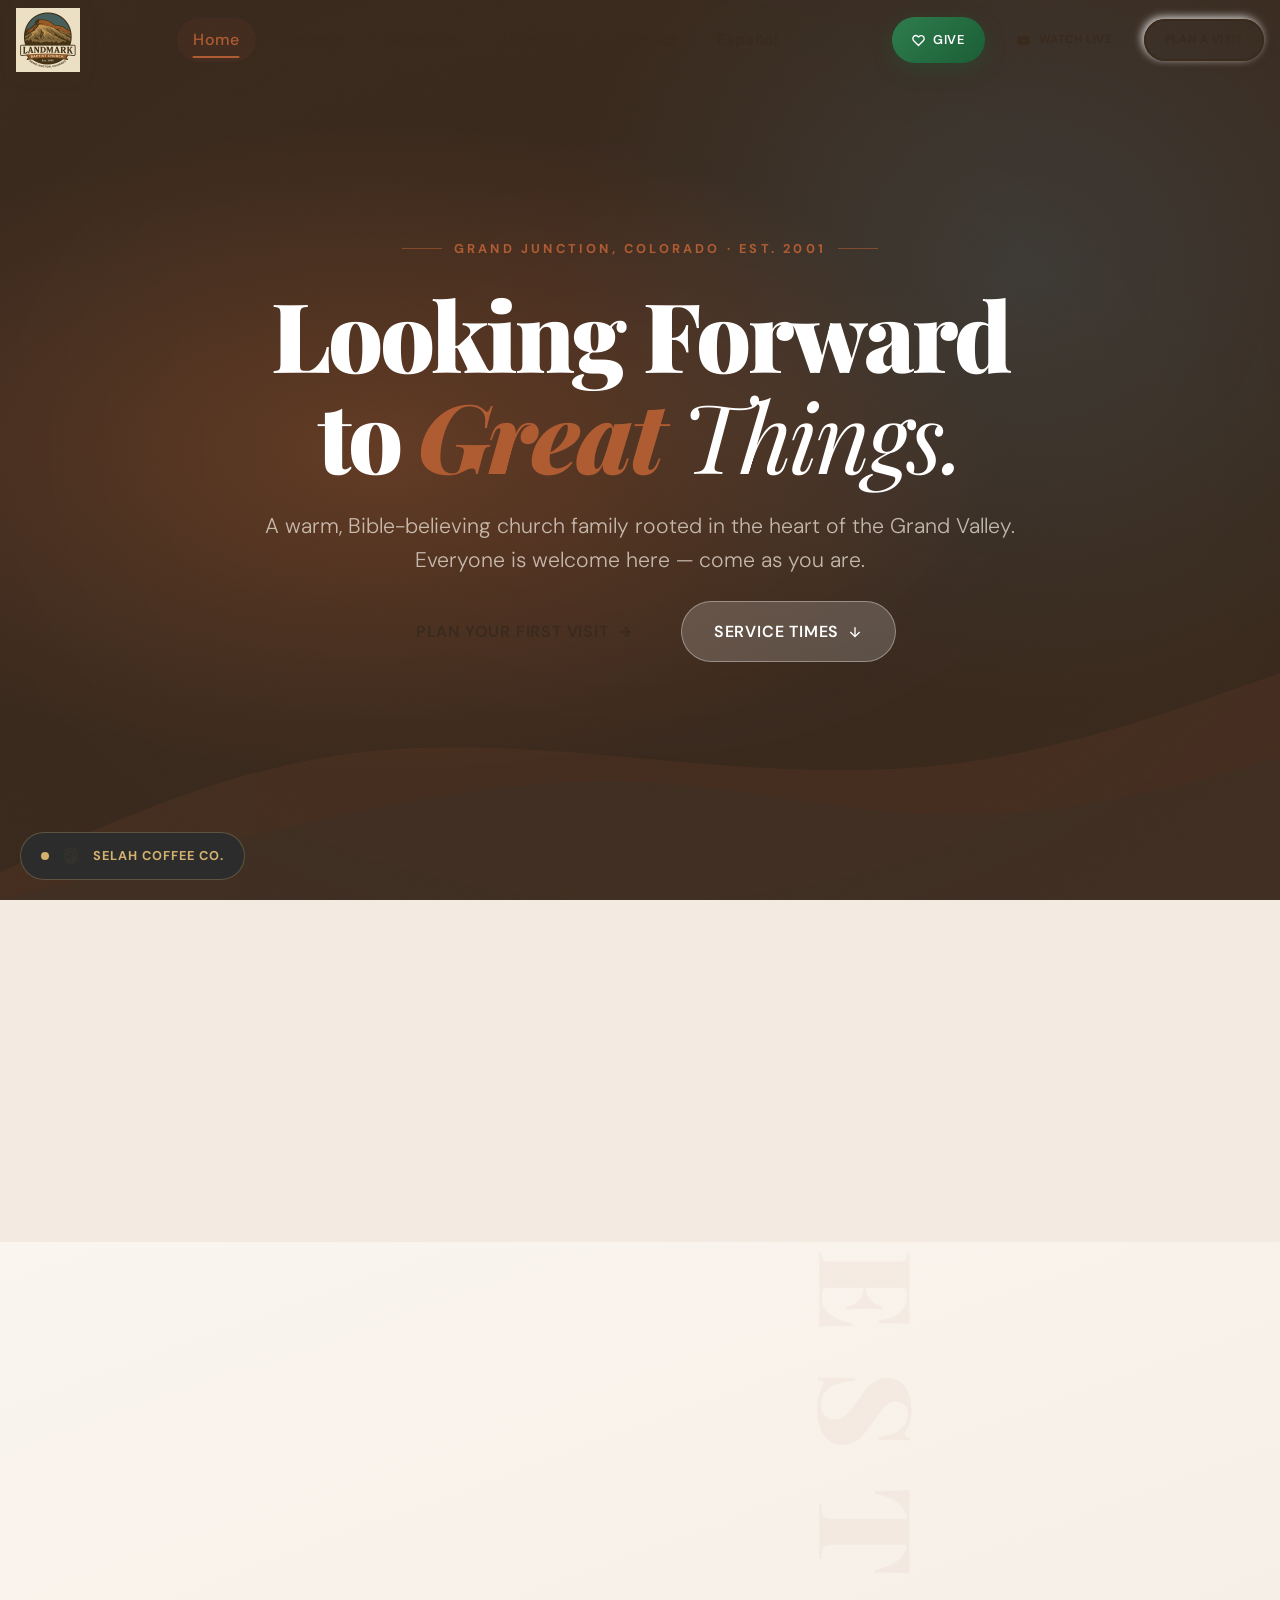
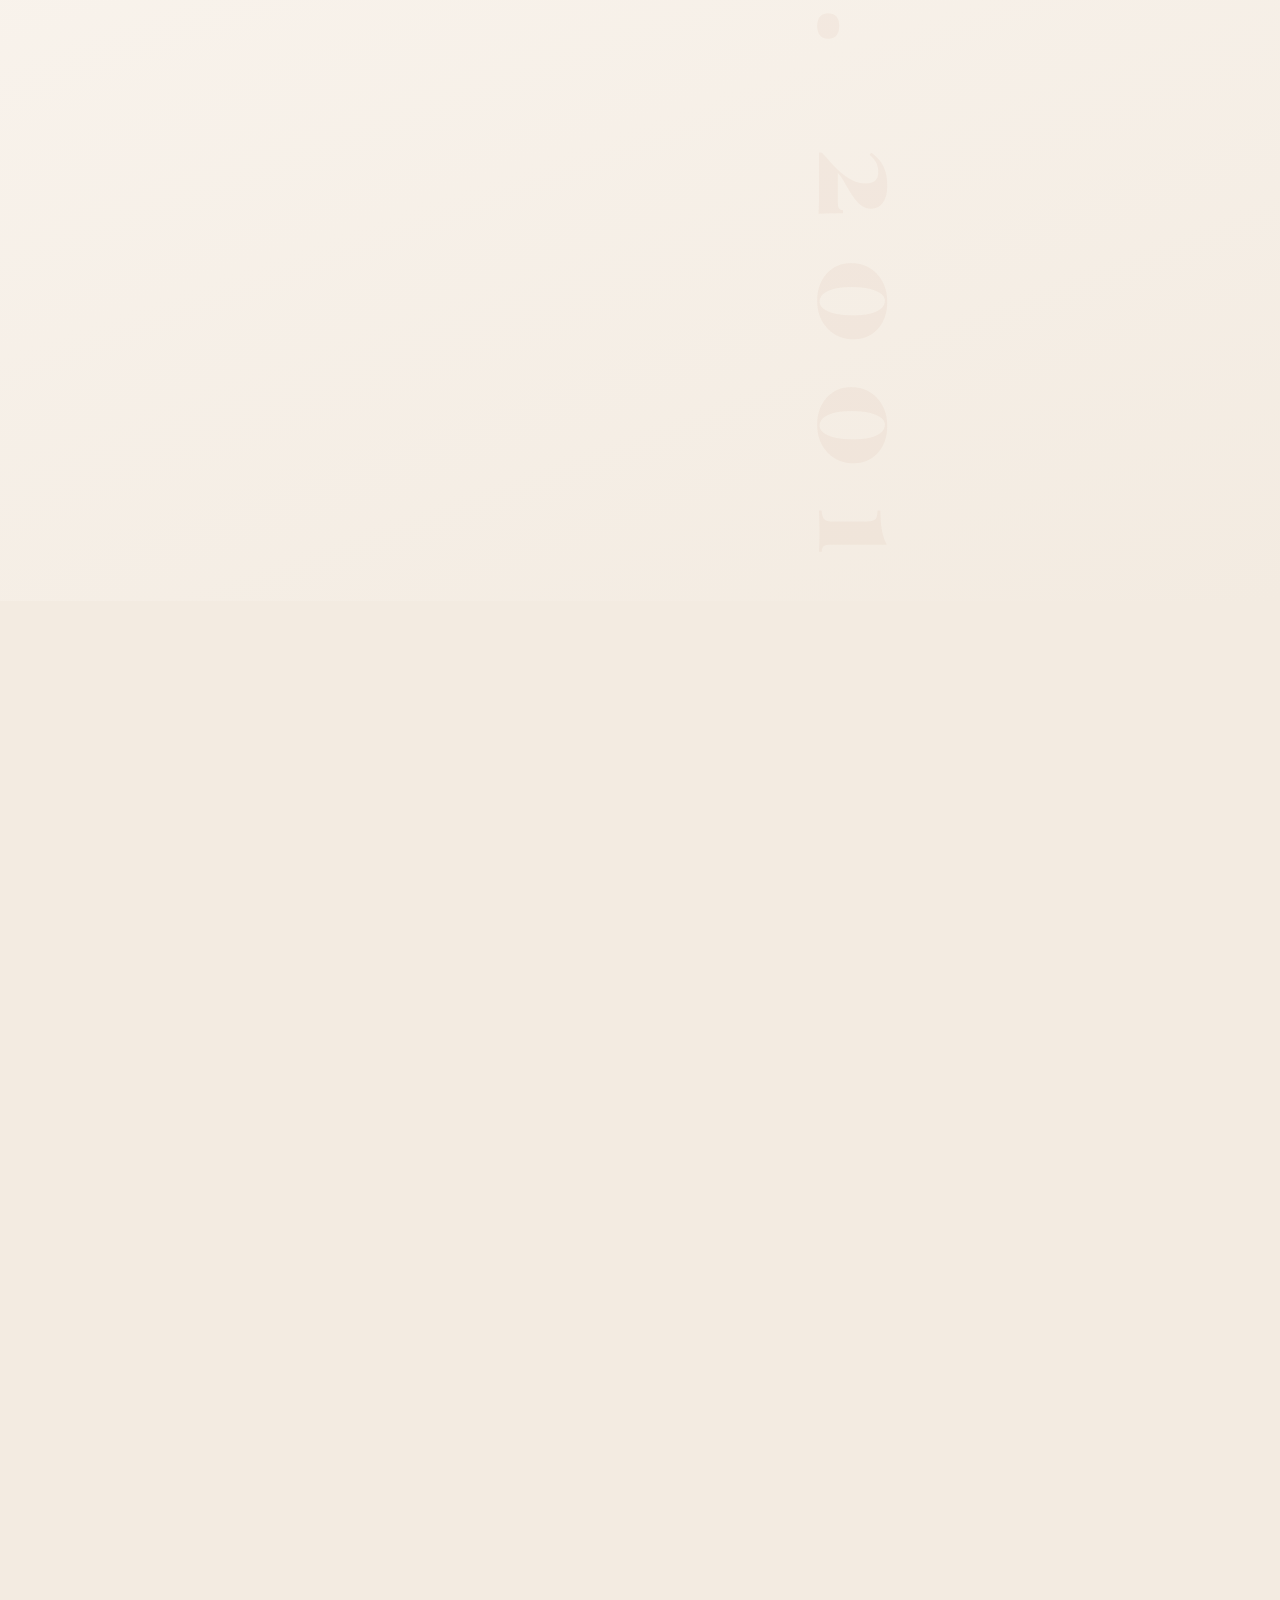
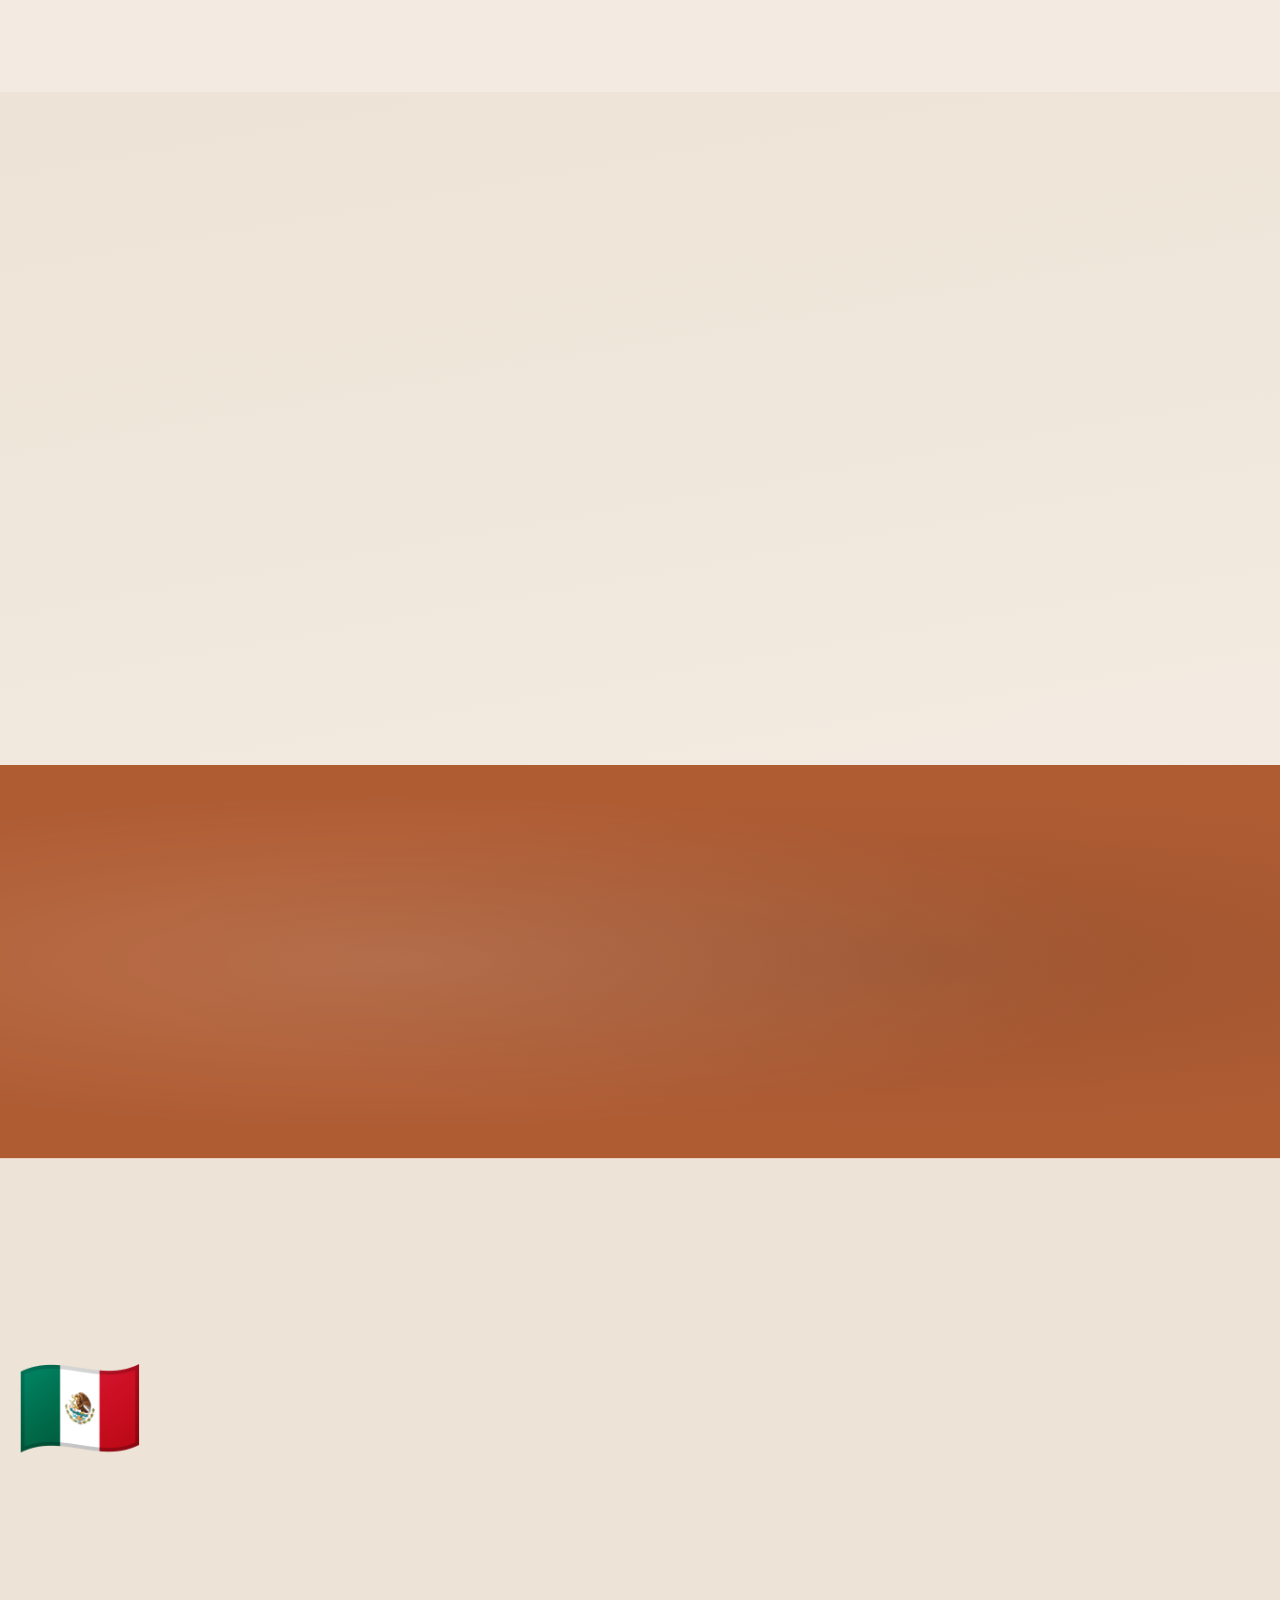
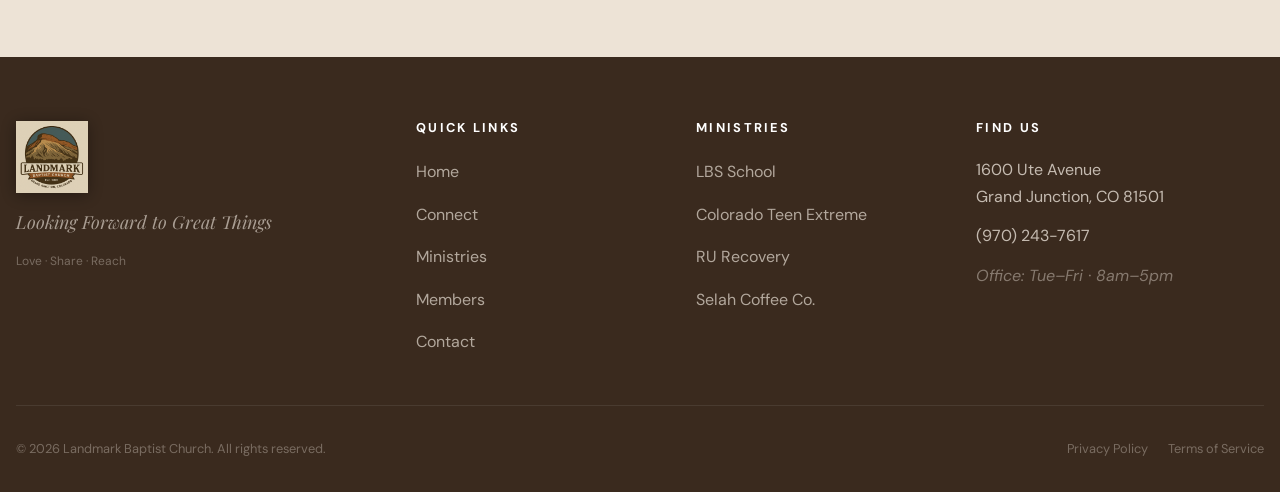
==== commit 280debf1: "Add files via upload" ====
--- a/index.html
+++ b/index.html
@@ -1,327 +1,487 @@
 <!DOCTYPE html>
 <html lang="en">
 <head>
-    <meta charset="UTF-8">
-    <meta name="viewport" content="width=device-width, initial-scale=1.0">
-    <meta name="description" content="Landmark Baptist Church in Grand Junction, Colorado — A warm, welcoming community established in 2001. Join us Sundays at 11:00 AM.">
-    <meta name="author" content="Landmark Baptist Church">
-    <title>Landmark Baptist Church | Grand Junction, CO | Looking Forward to Great Things</title>
-
-    <link rel="icon" type="image/png" href="logo.png">
-    <link rel="preconnect" href="https://fonts.googleapis.com">
-    <link rel="preconnect" href="https://fonts.gstatic.com" crossorigin>
-    <link href="https://fonts.googleapis.com/css2?family=Crimson+Pro:wght@400;600;700&family=Outfit:wght@300;400;500;600;700&display=swap" rel="stylesheet">
-    <script src="https://cdnjs.cloudflare.com/ajax/libs/gsap/3.12.5/gsap.min.js"></script>
-    <script src="https://cdnjs.cloudflare.com/ajax/libs/gsap/3.12.5/ScrollTrigger.min.js"></script>
-    <script src="https://cdn.jsdelivr.net/gh/studio-freight/lenis@1.0.29/bundled/lenis.min.js"></script>
-    <link rel="stylesheet" href="styles.css">
+  <meta charset="UTF-8">
+  <meta name="viewport" content="width=device-width, initial-scale=1.0">
+  <meta name="description" content="Landmark Baptist Church — Grand Junction, CO. A warm, Bible-believing church family. Sunday services at 10:00 AM & 11:00 AM. Looking Forward to Great Things.">
+  <meta name="theme-color" content="#3A2A1E">
+  <title>Landmark Baptist Church | Grand Junction, CO</title>
+  <link rel="icon" type="image/png" href="logo.png">
+
+  <!-- Fonts -->
+  <link rel="preconnect" href="https://fonts.googleapis.com">
+  <link rel="preconnect" href="https://fonts.gstatic.com" crossorigin>
+  <link href="https://fonts.googleapis.com/css2?family=Playfair+Display:ital,wght@0,400;0,600;0,700;0,900;1,400;1,700&family=DM+Sans:ital,opsz,wght@0,9..40,300;0,9..40,400;0,9..40,500;0,9..40,600;0,9..40,700;1,9..40,400&display=swap" rel="stylesheet">
+
+  <!-- GSAP + ScrollTrigger + Lenis -->
+  <script src="https://cdnjs.cloudflare.com/ajax/libs/gsap/3.12.5/gsap.min.js" defer></script>
+  <script src="https://cdnjs.cloudflare.com/ajax/libs/gsap/3.12.5/ScrollTrigger.min.js" defer></script>
+  <script src="https://cdn.jsdelivr.net/npm/lenis@1.1.14/dist/lenis.min.js" defer></script>
+
+  <link rel="stylesheet" href="styles.css">
 </head>
 <body>
 
-    <header class="header" id="header">
-        <nav class="nav">
-            <div class="nav__container">
-                <a href="index.html" class="nav__logo">
-                    <img src="logo.png" alt="Landmark Baptist Church Logo" class="nav__logo-img">
-                </a>
-                <ul class="nav__menu" id="navMenu">
-                    <li class="nav__item"><a href="index.html"      class="nav__link nav__link--active">Home</a></li>
-                    <li class="nav__item"><a href="connect.html"    class="nav__link">Connect</a></li>
-                    <li class="nav__item"><a href="ministries.html" class="nav__link">Ministries</a></li>
-                    <li class="nav__item"><a href="members.html"    class="nav__link">Members</a></li>
-                    <li class="nav__item"><a href="contact.html"    class="nav__link">Contact</a></li>
-                    <li class="nav__item"><a href="#spanish"        class="nav__link">Español</a></li>
-                </ul>
-                <div class="nav__actions">
-                    <a href="https://www.youtube.com/channel/UC9e5AkM0uXpXWitTW93j7Hw" target="_blank" rel="noopener noreferrer" class="btn btn--secondary">
-                        <svg width="20" height="20" viewBox="0 0 24 24" fill="none" stroke="currentColor" stroke-width="2" aria-hidden="true"><polygon points="5 3 19 12 5 21 5 3"/></svg>
-                        Livestream
-                    </a>
-                    <a href="https://secure.anedot.com/landmark-baptist-church-of-grand-junction/donate" target="_blank" rel="noopener noreferrer" class="btn btn--primary">
-                        <svg width="20" height="20" viewBox="0 0 24 24" fill="none" stroke="currentColor" stroke-width="2" aria-hidden="true"><path d="M20.84 4.61a5.5 5.5 0 0 0-7.78 0L12 5.67l-1.06-1.06a5.5 5.5 0 0 0-7.78 7.78l1.06 1.06L12 21.23l7.78-7.78 1.06-1.06a5.5 5.5 0 0 0 0-7.78z"/></svg>
-                        Give
-                    </a>
-                </div>
-                <button class="nav__toggle" id="navToggle" aria-label="Toggle navigation menu" aria-expanded="false">
-                    <span></span><span></span><span></span>
-                </button>
-            </div>
-        </nav>
-    </header>
-
-    <main>
-
-        <!-- HERO -->
-        <section class="hero" id="home">
-            <div class="hero__bg"></div>
-            <div class="hero__overlay"></div>
-            <div class="hero__content">
-                <div class="hero__text">
-                    <h1 class="hero__title">Landmark Baptist Church</h1>
-                    <p class="hero__subtitle">Welcome to Landmark Baptist Church in Grand Junction, Colorado</p>
-                </div>
-                <div class="hero__card glass-card">
-                    <h3 class="hero__card-title">Service Times</h3>
-                    <div class="hero__services">
-                        <div class="service-time">
-                            <span class="service-time__day">Sundays</span>
-                            <div class="service-time__details"><span>11:00 AM &amp; 6:00 PM</span></div>
-                        </div>
-                        <div class="service-time">
-                            <span class="service-time__day">Wednesdays</span>
-                            <div class="service-time__details"><span>6:30 PM Bible Study</span></div>
-                        </div>
-                    </div>
-                </div>
-            </div>
-            <div class="hero__scroll" aria-hidden="true">
-                <span>Scroll to Explore</span>
-                <svg width="24" height="24" viewBox="0 0 24 24" fill="none" stroke="currentColor" stroke-width="2"><path d="M12 5v14M19 12l-7 7-7-7"/></svg>
-            </div>
-        </section>
-
-        <!-- HISTORY -->
-        <section class="history section" id="history">
-            <div class="container">
-                <div class="history__grid">
-                    <div class="history__content sr">
-                        <span class="section__label">Our Story</span>
-                        <h2 class="section__title">Established in Faith</h2>
-                        <p>Established in May 2001 with just 20 people, God has blessed Landmark Baptist Church with tremendous growth, leading us to our beautiful 30,000-square-foot campus on Ute Avenue.</p>
-                        <p>What began in a small room without chairs, hymnals, or offering plates has flourished into a thriving community of faith. Over the years, we've witnessed countless souls saved, baptized, and added to our church family.</p>
-                        <blockquote class="history__verse">
-                            "O taste and see that the LORD is good: blessed is the man that trusteth in him."
-                            <cite>— Psalm 34:8</cite>
-                        </blockquote>
-                    </div>
-                    <div class="history__stats sr">
-                        <div class="stat-card neu-card">
-                            <span class="stat-card__number">2001</span>
-                            <span class="stat-card__label">Established</span>
-                        </div>
-                        <div class="stat-card neu-card">
-                            <span class="stat-card__number">30K</span>
-                            <span class="stat-card__label">Sq Ft Campus</span>
-                        </div>
-                        <div class="stat-card neu-card">
-                            <span class="stat-card__number">20+</span>
-                            <span class="stat-card__label">Years Serving</span>
-                        </div>
-                    </div>
-                </div>
-            </div>
-        </section>
-
-        <!-- FAQ -->
-        <section class="faq section">
-            <div class="container">
-                <div class="section__header sr">
-                    <span class="section__label">First Time Visiting?</span>
-                    <h2 class="section__title">Frequently Asked Questions</h2>
-                </div>
-                <div class="faq__grid">
-                    <div class="faq-card neu-card sr">
-                        <div class="faq-card__icon"><svg width="32" height="32" viewBox="0 0 24 24" fill="none" stroke="currentColor" stroke-width="2"><path d="M20 21v-2a4 4 0 0 0-4-4H8a4 4 0 0 0-4 4v2"/><circle cx="12" cy="7" r="4"/></svg></div>
-                        <h3 class="faq-card__title">How should I dress?</h3>
-                        <p class="faq-card__text">There is no dress code at Landmark Baptist Church. Come as you are! While many dress in traditional Sunday attire, our main goal is that you feel welcome and comfortable.</p>
-                    </div>
-                    <div class="faq-card neu-card sr">
-                        <div class="faq-card__icon"><svg width="32" height="32" viewBox="0 0 24 24" fill="none" stroke="currentColor" stroke-width="2"><path d="M20.84 4.61a5.5 5.5 0 0 0-7.78 0L12 5.67l-1.06-1.06a5.5 5.5 0 0 0-7.78 7.78l1.06 1.06L12 21.23l7.78-7.78 1.06-1.06a5.5 5.5 0 0 0 0-7.78z"/></svg></div>
-                        <h3 class="faq-card__title">Am I expected to give?</h3>
-                        <p class="faq-card__text">No pressure to give — let the service be our gift to you. We hope you'll find a warm family spirit, truth from God's Word, and a place to grow in grace.</p>
-                    </div>
-                    <div class="faq-card neu-card sr">
-                        <div class="faq-card__icon"><svg width="32" height="32" viewBox="0 0 24 24" fill="none" stroke="currentColor" stroke-width="2"><path d="M17 21v-2a4 4 0 0 0-4-4H5a4 4 0 0 0-4 4v2"/><circle cx="9" cy="7" r="4"/><path d="M23 21v-2a4 4 0 0 0-3-3.87"/><path d="M16 3.13a4 4 0 0 1 0 7.75"/></svg></div>
-                        <h3 class="faq-card__title">What about my children?</h3>
-                        <p class="faq-card__text">We have safe, clean nurseries and dynamic classes for all ages. Our greeters will gladly help direct you to age-appropriate rooms and services.</p>
-                    </div>
-                </div>
-            </div>
-        </section>
-
-        <!-- TEAM -->
-        <section class="team section" id="team">
-            <div class="container">
-                <div class="section__header sr">
-                    <span class="section__label">Leadership</span>
-                    <h2 class="section__title">Meet Our Team</h2>
-                </div>
-                <div class="team__grid">
-                    <div class="team-card sr">
-                        <div class="team-card__image-wrap">
-                            <img src="whistons.jpeg" alt="Pastor Jasper Whiston and family" class="team-card__image">
-                        </div>
-                        <h3 class="team-card__name">Pastor Jasper Whiston</h3>
-                        <span class="team-card__role">Lead Pastor</span>
-                        <p class="team-card__bio">Born in Massachusetts and raised in New Mexico, Pastor Whiston trusted Christ at a young age. After years of ministry and community service — including serving as Fire Chief and Police Chaplain in Rangely, CO — God called him to lead Landmark in September 2024.</p>
-                    </div>
-                    <div class="team-card sr">
-                        <div class="team-card__image-wrap">
-                            <img src="spencerjones.png" alt="Youth Pastor Spencer Jones" class="team-card__image">
-                        </div>
-                        <h3 class="team-card__name">Spencer Jones</h3>
-                        <span class="team-card__role">Youth Pastor</span>
-                        <p class="team-card__bio">Dedicated to mentoring the next generation, Spencer and his wife Tashina lead our vibrant youth programs. Their passion for working with young people is evident in their commitment to teaching and encouraging teens.</p>
-                    </div>
-                    <div class="team-card sr">
-                        <div class="team-card__image-wrap">
-                            <img src="josealvarez.png" alt="Spanish Pastor Jose Alvarez" class="team-card__image">
-                        </div>
-                        <h3 class="team-card__name">Pastor Jose Alvarez</h3>
-                        <span class="team-card__role">Spanish Pastor</span>
-                        <p class="team-card__bio">Born in Michoacán, Mexico, Pastor Alvarez faithfully leads Iglesia Bautista Los Linderos. Saved in 2006, he has been involved in Spanish ministry for over 15 years.</p>
-                    </div>
-                </div>
-            </div>
-        </section>
-
-        <!-- WHAT WE BELIEVE -->
-        <section class="beliefs section" id="beliefs">
-            <div class="container">
-                <div class="section__header sr">
-                    <span class="section__label">Our Foundation</span>
-                    <h2 class="section__title">What We Believe</h2>
-                </div>
-                <div class="salvation neu-card sr">
-                    <h3 class="salvation__title">Are you 100% sure you will go to heaven when you die?</h3>
-                    <div class="salvation__steps">
-                        <div class="salvation__step"><span class="salvation__number">1</span><div><h4>You are a sinner</h4><p>"For all have sinned, and come short of the glory of God" — Romans 3:23</p></div></div>
-                        <div class="salvation__step"><span class="salvation__number">2</span><div><h4>You owe a sin-debt</h4><p>"For the wages of sin is death…" — Romans 6:23a</p></div></div>
-                        <div class="salvation__step"><span class="salvation__number">3</span><div><h4>Your sin-debt has been paid</h4><p>"…but the gift of God is eternal life through Jesus Christ our Lord" — Romans 6:23</p></div></div>
-                        <div class="salvation__step"><span class="salvation__number">4</span><div><h4>You can be saved</h4><p>"For whosoever shall call upon the name of the Lord shall be saved" — Romans 10:13</p></div></div>
-                    </div>
-                </div>
-                <div class="doctrine sr">
-                    <h3 class="doctrine__title">Our Doctrine</h3>
-                    <div class="accordion">
-                        <div class="accordion__item">
-                            <button class="accordion__header"><span>The Bible</span><svg class="accordion__icon" width="24" height="24" viewBox="0 0 24 24" fill="none" stroke="currentColor" stroke-width="2"><polyline points="6 9 12 15 18 9"/></svg></button>
-                            <div class="accordion__content"><p>The Scriptures of the Old and New Testament were given by inspiration of God and are the only infallible, inerrant rule of faith and practice. We believe the King James Bible to be authoritative in every matter it addresses.</p></div>
-                        </div>
-                        <div class="accordion__item">
-                            <button class="accordion__header"><span>God</span><svg class="accordion__icon" width="24" height="24" viewBox="0 0 24 24" fill="none" stroke="currentColor" stroke-width="2"><polyline points="6 9 12 15 18 9"/></svg></button>
-                            <div class="accordion__content"><p>There is one living and true God, revealed in nature as the Creator, Preserver, and Righteous Governor of the universe. The Father, the Son, and the Holy Ghost make up the Godhead, yet as one God infinitely wise and good.</p></div>
-                        </div>
-                        <div class="accordion__item">
-                            <button class="accordion__header"><span>Jesus Christ</span><svg class="accordion__icon" width="24" height="24" viewBox="0 0 24 24" fill="none" stroke="currentColor" stroke-width="2"><polyline points="6 9 12 15 18 9"/></svg></button>
-                            <div class="accordion__content"><p>Jesus Christ is God manifest in the flesh; in His divine nature truly God; in His human nature, truly man. The mediator between God and man, once crucified, He is now risen and glorified and is our ever present Saviour and Lord.</p></div>
-                        </div>
-                        <div class="accordion__item">
-                            <button class="accordion__header"><span>The Holy Ghost</span><svg class="accordion__icon" width="24" height="24" viewBox="0 0 24 24" fill="none" stroke="currentColor" stroke-width="2"><polyline points="6 9 12 15 18 9"/></svg></button>
-                            <div class="accordion__content"><p>The Scriptures assign to the Holy Ghost all the attributes of God. He is personal and indwells every believer. He is the Reprover, Comforter, Guide, Sanctifier, and the Seal of our Redemption.</p></div>
-                        </div>
-                        <div class="accordion__item">
-                            <button class="accordion__header"><span>Salvation</span><svg class="accordion__icon" width="24" height="24" viewBox="0 0 24 24" fill="none" stroke="currentColor" stroke-width="2"><polyline points="6 9 12 15 18 9"/></svg></button>
-                            <div class="accordion__content"><p>Salvation is by grace through faith in the finished work of Christ. We believe in the eternal security of the believer — once saved, always saved — grounded in the unchanging promise of God's Word.</p></div>
-                        </div>
-                        <div class="accordion__item">
-                            <button class="accordion__header"><span>Heaven &amp; Hell</span><svg class="accordion__icon" width="24" height="24" viewBox="0 0 24 24" fill="none" stroke="currentColor" stroke-width="2"><polyline points="6 9 12 15 18 9"/></svg></button>
-                            <div class="accordion__content"><p>We believe in the bodily resurrection of the just and unjust — the saved to everlasting life and the unsaved to conscious, eternal separation from God. Heaven and Hell are literal, eternal places.</p></div>
-                        </div>
-                    </div>
-                </div>
-            </div>
-        </section>
-
-        <!-- SPANISH MINISTRY -->
-        <section class="spanish section" id="spanish">
-            <div class="container">
-                <div class="spanish__content sr">
-                    <div class="spanish__header">
-                        <h2 class="spanish__title">Iglesia Bautista Los Linderos</h2>
-                        <span class="spanish__subtitle">Ministerio en Español</span>
-                    </div>
-                    <p class="spanish__text">Visitar cualquier iglesia por primera vez puede tornarse en una experiencia difícil. Es nuestro deseo que su visita sea una experiencia agradable y sin problemas. Su primera visita a la Iglesia Bautista Los Linderos será renovadora, cálida, y de mucho gozo para toda su familia.</p>
-                    <div class="spanish__services">
-                        <h3>Servicios Semanales</h3>
-                        <div class="spanish__schedule">
-                            <div>
-                                <span class="spanish__day-name">Domingo</span>
-                                <span class="spanish__time">10:00 AM — Escuela Dominical</span>
-                                <span class="spanish__time">11:00 AM — Servicio por la Mañana</span>
-                                <span class="spanish__time">6:00 PM — Servicio por la Noche</span>
-                            </div>
-                            <div>
-                                <span class="spanish__day-name">Miércoles</span>
-                                <span class="spanish__time">6:30 PM — Estudio Bíblico</span>
-                            </div>
-                        </div>
-                    </div>
-                    <div class="spanish__contact">
-                        <h4>Pastor Jose Alvarez</h4>
-                        <a href="mailto:jalvarez@lbcgj.com">jalvarez@lbcgj.com</a>
-                        <a href="tel:9702004350">970-200-4350</a>
-                    </div>
-                </div>
-            </div>
-        </section>
-
-        <!-- CONTACT TEASER -->
-        <section class="section" id="contact-home" style="background:linear-gradient(135deg,rgba(58,42,30,.03),rgba(74,109,124,.05))">
-            <div class="container">
-                <div class="section__header sr">
-                    <span class="section__label">Get In Touch</span>
-                    <h2 class="section__title">We'd Love to Meet You</h2>
-                    <p class="section__lead">Whether you have questions, need prayer, or just want to visit — we are here for you.</p>
-                </div>
-                <div style="display:flex;gap:1rem;justify-content:center;flex-wrap:wrap;padding-top:1rem">
-                    <a href="contact.html" class="btn btn--primary">
-                        Send Us a Message
-                        <svg width="18" height="18" viewBox="0 0 24 24" fill="none" stroke="currentColor" stroke-width="2.5" aria-hidden="true"><line x1="5" y1="12" x2="19" y2="12"/><polyline points="12 5 19 12 12 19"/></svg>
-                    </a>
-                    <a href="https://maps.google.com/?q=1600+Ute+Avenue+Grand+Junction+CO+81501" target="_blank" rel="noopener noreferrer" class="btn btn--secondary">
-                        <svg width="18" height="18" viewBox="0 0 24 24" fill="none" stroke="currentColor" stroke-width="2" aria-hidden="true"><path d="M21 10c0 7-9 13-9 13s-9-6-9-13a9 9 0 0 1 18 0z"/><circle cx="12" cy="10" r="3"/></svg>
-                        1600 Ute Avenue, Grand Junction
-                    </a>
-                </div>
-                <p style="text-align:center;margin-top:2rem;font-size:.92rem;color:#8E7060">
-                    Office Hours: Tuesday – Friday &bull; 8:00 AM – 5:00 PM &bull;
-                    <a href="tel:9702437617" style="color:#AF5C33;font-weight:600">(970) 243-7617</a>
-                </p>
-            </div>
-        </section>
-
-    </main>
-
-    <footer class="footer">
-        <div class="container">
-            <div class="footer__grid">
-                <div class="footer__brand">
-                    <img src="logo.png" alt="Landmark Baptist Church Logo" class="footer__logo">
-                    <p class="footer__tagline">Looking Forward to Great Things</p>
-                </div>
-                <div class="footer__links">
-                    <h4>Quick Links</h4>
-                    <ul>
-                        <li><a href="index.html">Home</a></li>
-                        <li><a href="connect.html">Connect</a></li>
-                        <li><a href="ministries.html">Ministries</a></li>
-                        <li><a href="members.html">Members</a></li>
-                        <li><a href="contact.html">Contact</a></li>
-                    </ul>
-                </div>
-                <div class="footer__links">
-                    <h4>Ministries</h4>
-                    <ul>
-                        <li><a href="https://www.lbseagles.org" target="_blank" rel="noopener noreferrer">LBS School</a></li>
-                        <li><a href="https://ctxyouth.com/" target="_blank" rel="noopener noreferrer">Colorado Teen Extreme</a></li>
-                        <li><a href="ministries.html#ru-recovery">RU Recovery</a></li>
-                    </ul>
-                </div>
-                <div class="footer__contact">
-                    <h4>Contact</h4>
-                    <p>1600 Ute Avenue<br>Grand Junction, CO 81501</p>
-                    <p><a href="tel:9702437617">(970) 243-7617</a></p>
-                    <p class="footer__hours">Office Hours: Tue–Fri 8am–5pm</p>
-                </div>
-            </div>
-            <div class="footer__bottom">
-                <p>&copy; 2026 Landmark Baptist Church. All rights reserved.</p>
-                <div class="footer__legal"><a href="#">Privacy Policy</a><a href="#">Terms of Service</a></div>
-            </div>
-        </div>
-    </footer>
-
-    <script src="script.js" defer></script>
+  <!-- ── NAVIGATION ── -->
+  <header class="header" id="header">
+    <nav class="nav" aria-label="Main navigation">
+      <div class="nav__container">
+        <a href="index.html" class="nav__logo" aria-label="Landmark Baptist Church home">
+          <img src="logo.png" alt="Landmark Baptist Church" class="nav__logo-img">
+        </a>
+
+        <ul class="nav__menu" id="navMenu" role="list">
+          <li class="nav__item"><a href="index.html"      class="nav__link nav__link--active">Home</a></li>
+          <li class="nav__item"><a href="connect.html"    class="nav__link">Connect</a></li>
+          <li class="nav__item"><a href="ministries.html" class="nav__link">Ministries</a></li>
+          <li class="nav__item"><a href="members.html"    class="nav__link">Members</a></li>
+          <li class="nav__item"><a href="contact.html"    class="nav__link">Contact</a></li>
+          <li class="nav__item"><a href="#spanish"        class="nav__link">Español</a></li>
+        </ul>
+
+        <div class="nav__actions">
+          <a href="https://secure.anedot.com/landmark-baptist-church-of-grand-junction/donate" target="_blank" rel="noopener noreferrer" class="btn btn--give" aria-label="Give online">
+            <svg width="13" height="13" viewBox="0 0 24 24" fill="none" stroke="currentColor" stroke-width="2.5" aria-hidden="true"><path d="M20.84 4.61a5.5 5.5 0 0 0-7.78 0L12 5.67l-1.06-1.06a5.5 5.5 0 0 0-7.78 7.78l1.06 1.06L12 21.23l7.78-7.78 1.06-1.06a5.5 5.5 0 0 0 0-7.78z"/></svg>
+            Give
+          </a>
+          <a href="https://www.youtube.com/channel/UC9e5AkM0uXpXWitTW93j7Hw" target="_blank" rel="noopener noreferrer" class="btn btn--primary" style="font-size:.72rem; padding:.6rem 1.2rem;">
+            <svg width="15" height="15" viewBox="0 0 24 24" fill="currentColor" aria-hidden="true"><path d="M21.8 8s-.2-1.4-.8-2c-.7-.8-1.6-.8-2-.8C16.2 5 12 5 12 5s-4.2 0-7 .2c-.4 0-1.3 0-2 .8-.6.6-.8 2-.8 2S2 9.6 2 11.2v1.5c0 1.6.2 3.2.2 3.2s.2 1.4.8 2c.7.8 1.7.7 2.2.8C6.4 18.8 12 19 12 19s4.2 0 7-.2c.4 0 1.3 0 2-.8.6-.6.8-2 .8-2s.2-1.6.2-3.2v-1.5C22 9.6 21.8 8 21.8 8zM9.8 14.3V9.7l5.4 2.3-5.4 2.3z"/></svg>
+            Watch Live
+          </a>
+          <a href="contact.html" class="btn btn--secondary" style="font-size:.72rem; padding:.6rem 1.2rem;">Plan A Visit</a>
+        </div>
+
+        <button class="nav__hamburger" id="navHamburger" aria-label="Toggle mobile menu" aria-expanded="false">
+          <span></span><span></span><span></span>
+        </button>
+      </div>
+    </nav>
+
+    <!-- Mobile Panel -->
+    <div class="nav__panel" id="navPanel" role="dialog" aria-label="Mobile navigation">
+      <ul role="list" style="display:flex;flex-direction:column;align-items:center;gap:1.5rem;list-style:none;">
+        <li><a href="index.html"      class="nav__link" style="font-size:2rem;font-family:'Playfair Display',serif;">Home</a></li>
+        <li><a href="connect.html"    class="nav__link" style="font-size:2rem;font-family:'Playfair Display',serif;">Connect</a></li>
+        <li><a href="ministries.html" class="nav__link" style="font-size:2rem;font-family:'Playfair Display',serif;">Ministries</a></li>
+        <li><a href="members.html"    class="nav__link" style="font-size:2rem;font-family:'Playfair Display',serif;">Members</a></li>
+        <li><a href="contact.html"    class="nav__link" style="font-size:2rem;font-family:'Playfair Display',serif;">Contact</a></li>
+        <li><a href="#spanish"        class="nav__link" style="font-size:2rem;font-family:'Playfair Display',serif;">Español</a></li>
+      </ul>
+      <div style="margin-top:2rem;display:flex;gap:1rem;">
+        <a href="contact.html" class="btn btn--primary">Plan A Visit</a>
+        <a href="https://www.youtube.com/channel/UC9e5AkM0uXpXWitTW93j7Hw" target="_blank" rel="noopener" class="btn btn--secondary">Watch Live</a>
+      </div>
+    </div>
+  </header>
+
+  <main>
+
+    <!-- ══════════════════════════════════════
+         HERO
+    ══════════════════════════════════════ -->
+    <section class="hero" id="hero" aria-label="Welcome to Landmark Baptist Church">
+      <div class="hero__bg" id="heroBg"></div>
+      <div class="hero__texture"></div>
+
+      <!-- Decorative mountain SVG silhouette -->
+      <svg class="hero__mountain-svg" id="heroMountain" viewBox="0 0 1440 320" xmlns="http://www.w3.org/2000/svg" preserveAspectRatio="none" aria-hidden="true">
+        <path fill="#AF5C33" d="M0,288L60,261.3C120,235,240,181,360,160C480,139,600,149,720,160C840,171,960,181,1080,165.3C1200,149,1320,107,1380,85.3L1440,64L1440,320L1380,320C1320,320,1200,320,1080,320C960,320,840,320,720,320C600,320,480,320,360,320C240,320,120,320,60,320L0,320Z"/>
+        <path fill="#4A6D7C" d="M0,320L60,304C120,288,240,256,360,229.3C480,203,600,181,720,186.7C840,192,960,224,1080,224C1200,224,1320,192,1380,176L1440,160L1440,320L0,320Z" opacity="0.5"/>
+      </svg>
+
+      <div class="hero__content container">
+        <span class="hero__eyebrow" id="heroEyebrow">
+          Grand Junction, Colorado · Est. 2001
+        </span>
+
+        <h1 class="hero__title" id="heroTitle">
+          Looking Forward<br>
+          to <em class="accent">Great</em> <em class="italic">Things.</em>
+        </h1>
+
+        <p class="hero__subtitle" id="heroSubtitle">
+          A warm, Bible-believing church family rooted in the heart of the Grand Valley.
+          Everyone is welcome here — come as you are.
+        </p>
+
+        <div class="hero__actions" id="heroActions">
+          <a href="contact.html" class="btn btn--primary">
+            Plan Your First Visit
+            <svg width="16" height="16" viewBox="0 0 24 24" fill="none" stroke="currentColor" stroke-width="2.5" aria-hidden="true"><line x1="5" y1="12" x2="19" y2="12"/><polyline points="12 5 19 12 12 19"/></svg>
+          </a>
+          <a href="#services" class="btn btn--ghost">
+            Service Times
+            <svg width="16" height="16" viewBox="0 0 24 24" fill="none" stroke="currentColor" stroke-width="2" aria-hidden="true"><path d="M12 5v14M19 12l-7 7-7-7"/></svg>
+          </a>
+        </div>
+      </div>
+    </section>
+
+    <!-- ══════════════════════════════════════
+         SERVICE TIMES — Frosted Glass Card
+    ══════════════════════════════════════ -->
+    <section class="service-times" id="services" aria-labelledby="stTitle">
+      <div class="container">
+        <div class="service-times__card sr" id="stCard">
+          <div class="service-times__header">
+            <h2 class="service-times__heading" id="stTitle">Join Us This Sunday</h2>
+          </div>
+          <div class="service-times__item">
+            <span class="service-times__day">Sunday</span>
+            <span class="service-times__name">Sunday School</span>
+            <span class="service-times__time">10:00 AM</span>
+          </div>
+          <div class="service-times__divider" aria-hidden="true"></div>
+          <div class="service-times__item">
+            <span class="service-times__day">Sunday</span>
+            <span class="service-times__name">Morning Worship</span>
+            <span class="service-times__time">11:00 AM</span>
+          </div>
+          <div class="service-times__divider" aria-hidden="true"></div>
+          <div class="service-times__item">
+            <span class="service-times__day">Sunday</span>
+            <span class="service-times__name">Evening Service</span>
+            <span class="service-times__time">5:00 PM</span>
+          </div>
+          <div class="service-times__divider" aria-hidden="true"></div>
+          <div class="service-times__item">
+            <span class="service-times__day">Wednesday</span>
+            <span class="service-times__name">Bible Study &amp; Prayer</span>
+            <span class="service-times__time">6:30 PM</span>
+          </div>
+        </div>
+      </div>
+    </section>
+
+    <!-- ══════════════════════════════════════
+         HISTORY / WELCOME SNIPPET
+    ══════════════════════════════════════ -->
+    <section class="history section" id="about" aria-labelledby="histTitle">
+      <div class="container">
+        <div class="history__grid">
+          <div class="history__visual sr">
+            <div class="history__logo-wrap">
+              <img src="logo.png" alt="Landmark Baptist Church logo" class="history__logo">
+            </div>
+          </div>
+          <div class="history__content sr">
+            <span class="section__label">Our Story</span>
+            <h2 class="section__title" id="histTitle">
+              A Church Built on<br><em>Faith &amp; Community</em>
+            </h2>
+            <p class="history__body">
+              Established in 2001, Landmark Baptist Church has been a beacon of hope and a gathering place for families across the Grand Valley. Nestled in the breathtaking landscape of Grand Junction, Colorado, we are a church that believes the Bible — every word of it — and loves every person who walks through our doors.
+            </p>
+            <p class="history__body">
+              Our mission is simple: <strong>Love. Share. Reach.</strong> We love God, we share His Word, and we reach our community with the life-changing message of the Gospel. Whether you've been in church your whole life or you're walking in for the very first time, you belong here.
+            </p>
+
+            <blockquote class="history__verse">
+              <p>"Looking forward to great things."</p>
+              <cite>— The Heart of LBC</cite>
+            </blockquote>
+
+            <div class="history__stats">
+              <div class="history__stat">
+                <span class="history__stat-num">2001</span>
+                <span class="history__stat-label">Established</span>
+              </div>
+              <div class="history__stat">
+                <span class="history__stat-num">9+</span>
+                <span class="history__stat-label">Ministries</span>
+              </div>
+              <div class="history__stat">
+                <span class="history__stat-num">2</span>
+                <span class="history__stat-label">Languages</span>
+              </div>
+            </div>
+          </div>
+        </div>
+      </div>
+    </section>
+
+    <!-- ══════════════════════════════════════
+         PASTORS GRID
+    ══════════════════════════════════════ -->
+    <section class="pastors section" id="pastors" aria-labelledby="pastTitle">
+      <div class="container">
+        <header class="pastors__header sr">
+          <span class="section__label">Our Leadership</span>
+          <h2 class="section__title" id="pastTitle">Meet the <em>Pastors</em></h2>
+          <p class="section__subtitle">Faithful shepherds dedicated to guiding our church family with God's Word and a servant's heart.</p>
+        </header>
+
+        <div class="pastors__grid" role="list">
+
+          <!-- Pastor Jasper Whiston -->
+          <article class="pastor-card sr" role="listitem" aria-label="Pastor Jasper Whiston">
+            <div class="pastor-card__img-wrap">
+              <img src="whistons.jpeg" alt="Pastor Jasper Whiston and family" class="pastor-card__img" loading="lazy">
+            </div>
+            <div class="pastor-card__body">
+              <span class="pastor-card__role">Senior Pastor</span>
+              <h3 class="pastor-card__name">Jasper Whiston</h3>
+              <p class="pastor-card__bio">Pastor Whiston leads our congregation with a deep love for God's Word and a passion for reaching the Grand Valley community with the Gospel of Jesus Christ.</p>
+              <a href="contact.html" class="pastor-card__contact" aria-label="Contact Pastor Whiston">
+                <svg width="14" height="14" viewBox="0 0 24 24" fill="none" stroke="currentColor" stroke-width="2" aria-hidden="true"><path d="M4 4h16c1.1 0 2 .9 2 2v12c0 1.1-.9 2-2 2H4c-1.1 0-2-.9-2-2V6c0-1.1.9-2 2-2z"/><polyline points="22,6 12,13 2,6"/></svg>
+                Get in Touch
+              </a>
+            </div>
+          </article>
+
+          <!-- Spencer Jones -->
+          <article class="pastor-card sr" role="listitem" aria-label="Youth Pastor Spencer Jones">
+            <div class="pastor-card__img-wrap">
+              <img src="spencerjones.png" alt="Youth Director Spencer Jones" class="pastor-card__img" loading="lazy">
+            </div>
+            <div class="pastor-card__body">
+              <span class="pastor-card__role">Youth Director</span>
+              <h3 class="pastor-card__name">Spencer Jones</h3>
+              <p class="pastor-card__bio">Spencer and Tasha Jones invest deeply in the teenage years, providing a Christ-centered foundation for youth through weekly meetings, monthly activities, and annual trips.</p>
+              <a href="mailto:sjones@lbcgj.com" class="pastor-card__contact">
+                <svg width="14" height="14" viewBox="0 0 24 24" fill="none" stroke="currentColor" stroke-width="2" aria-hidden="true"><path d="M4 4h16c1.1 0 2 .9 2 2v12c0 1.1-.9 2-2 2H4c-1.1 0-2-.9-2-2V6c0-1.1.9-2 2-2z"/><polyline points="22,6 12,13 2,6"/></svg>
+                sjones@lbcgj.com
+              </a>
+            </div>
+          </article>
+
+          <!-- Jose Alvarez -->
+          <article class="pastor-card sr" role="listitem" aria-label="Spanish Pastor Jose Alvarez">
+            <div class="pastor-card__img-wrap">
+              <img src="josealvarez.png" alt="Spanish Pastor Jose Alvarez" class="pastor-card__img" loading="lazy">
+            </div>
+            <div class="pastor-card__body">
+              <span class="pastor-card__role">Spanish Pastor — Iglesia Bautista Los Linderos</span>
+              <h3 class="pastor-card__name">Jose Alvarez</h3>
+              <p class="pastor-card__bio">Pastor Alvarez leads our vibrant Spanish-speaking congregation with warmth and dedication, serving our beloved Hispanic community throughout the Grand Valley.</p>
+              <a href="mailto:jalvarez@lbcgj.com" class="pastor-card__contact">
+                <svg width="14" height="14" viewBox="0 0 24 24" fill="none" stroke="currentColor" stroke-width="2" aria-hidden="true"><path d="M4 4h16c1.1 0 2 .9 2 2v12c0 1.1-.9 2-2 2H4c-1.1 0-2-.9-2-2V6c0-1.1.9-2 2-2z"/><polyline points="22,6 12,13 2,6"/></svg>
+                jalvarez@lbcgj.com
+              </a>
+            </div>
+          </article>
+
+        </div>
+      </div>
+    </section>
+
+    <!-- ══════════════════════════════════════
+         WHAT WE BELIEVE — ACCORDION
+    ══════════════════════════════════════ -->
+    <section class="beliefs section" id="beliefs" aria-labelledby="beliefsTitle">
+      <div class="container">
+        <div class="beliefs__layout">
+
+          <div class="beliefs__intro sr">
+            <span class="section__label">Statement of Faith</span>
+            <h2 class="section__title" id="beliefsTitle">What We <em>Believe</em></h2>
+            <p>At Landmark Baptist Church, we believe the Bible — the King James Bible — to be the inspired, infallible, inerrant Word of God. Every sermon, every class, every conversation is anchored in its unchanging truth.</p>
+            <p style="margin-top:1rem;">Our Statement of Faith is not exhaustive, but it declares the essentials of Bible-believing Christianity that guide everything we do.</p>
+            <a href="contact.html" class="btn btn--primary" style="margin-top:2rem;">
+              Ask a Question
+              <svg width="16" height="16" viewBox="0 0 24 24" fill="none" stroke="currentColor" stroke-width="2.5" aria-hidden="true"><circle cx="12" cy="12" r="10"/><path d="M9.09 9a3 3 0 0 1 5.83 1c0 2-3 3-3 3"/><line x1="12" y1="17" x2="12.01" y2="17"/></svg>
+            </a>
+          </div>
+
+          <div class="accordion sr" id="accordion" role="list">
+
+            <div class="accordion__item" role="listitem">
+              <button class="accordion__trigger" aria-expanded="false" aria-controls="acc-1">
+                <span class="accordion__num">I</span>
+                <span>The Holy Bible</span>
+                <span class="accordion__icon" aria-hidden="true">
+                  <svg width="14" height="14" viewBox="0 0 24 24" fill="none" stroke="currentColor" stroke-width="2.5"><line x1="12" y1="5" x2="12" y2="19"/><line x1="5" y1="12" x2="19" y2="12"/></svg>
+                </span>
+              </button>
+              <div class="accordion__body" id="acc-1" role="region">
+                <div class="accordion__inner">
+                  <p class="accordion__text">The Scriptures of the Old and New Testament were given by inspiration of God and are the only infallible, inerrant rule of faith and practice. We believe the King James Bible to be God's preserved Word for English-speaking people, authoritative in every matter it addresses.</p>
+                  <div class="accordion__verses"><span class="accordion__verse-tag">Matthew 4:4</span><span class="accordion__verse-tag">Psalm 119:89</span><span class="accordion__verse-tag">II Timothy 3:16–17</span></div>
+                </div>
+              </div>
+            </div>
+
+            <div class="accordion__item" role="listitem">
+              <button class="accordion__trigger" aria-expanded="false" aria-controls="acc-2">
+                <span class="accordion__num">II</span>
+                <span>The Triune God</span>
+                <span class="accordion__icon" aria-hidden="true">
+                  <svg width="14" height="14" viewBox="0 0 24 24" fill="none" stroke="currentColor" stroke-width="2.5"><line x1="12" y1="5" x2="12" y2="19"/><line x1="5" y1="12" x2="19" y2="12"/></svg>
+                </span>
+              </button>
+              <div class="accordion__body" id="acc-2" role="region">
+                <div class="accordion__inner">
+                  <p class="accordion__text">There is one living and true God, revealed as Creator, Preserver, and Righteous Governor of the universe. The Father, the Son, and the Holy Ghost make up the Godhead — three Persons, yet one God, infinitely wise and good, alone worthy of our supreme love and worship.</p>
+                  <div class="accordion__verses"><span class="accordion__verse-tag">Deuteronomy 6:4</span><span class="accordion__verse-tag">I John 5:7</span><span class="accordion__verse-tag">Matthew 28:19</span></div>
+                </div>
+              </div>
+            </div>
+
+            <div class="accordion__item" role="listitem">
+              <button class="accordion__trigger" aria-expanded="false" aria-controls="acc-3">
+                <span class="accordion__num">III</span>
+                <span>Jesus Christ</span>
+                <span class="accordion__icon" aria-hidden="true">
+                  <svg width="14" height="14" viewBox="0 0 24 24" fill="none" stroke="currentColor" stroke-width="2.5"><line x1="12" y1="5" x2="12" y2="19"/><line x1="5" y1="12" x2="19" y2="12"/></svg>
+                </span>
+              </button>
+              <div class="accordion__body" id="acc-3" role="region">
+                <div class="accordion__inner">
+                  <p class="accordion__text">Jesus Christ is God manifest in the flesh — in His divine nature, truly God; in His human nature, truly man; 100% both. The virgin-born, sinless, eternally begotten Son of God. Once crucified, He is now risen and glorified — our ever-present Saviour and Lord.</p>
+                  <div class="accordion__verses"><span class="accordion__verse-tag">John 1:1–4, 14</span><span class="accordion__verse-tag">Philippians 2:5–11</span><span class="accordion__verse-tag">John 3:16</span></div>
+                </div>
+              </div>
+            </div>
+
+            <div class="accordion__item" role="listitem">
+              <button class="accordion__trigger" aria-expanded="false" aria-controls="acc-4">
+                <span class="accordion__num">IV</span>
+                <span>The Holy Ghost</span>
+                <span class="accordion__icon" aria-hidden="true">
+                  <svg width="14" height="14" viewBox="0 0 24 24" fill="none" stroke="currentColor" stroke-width="2.5"><line x1="12" y1="5" x2="12" y2="19"/><line x1="5" y1="12" x2="19" y2="12"/></svg>
+                </span>
+              </button>
+              <div class="accordion__body" id="acc-4" role="region">
+                <div class="accordion__inner">
+                  <p class="accordion__text">The Holy Ghost possesses all the attributes of God. He is personal and indwells every believer — serving as Reprover, Comforter, Guide, Sanctifier, and the Seal of our Redemption. He convicts the sinner and regenerates the believer.</p>
+                  <div class="accordion__verses"><span class="accordion__verse-tag">John 16:7–14</span><span class="accordion__verse-tag">John 14:16–17</span><span class="accordion__verse-tag">Ephesians 1:13–14</span></div>
+                </div>
+              </div>
+            </div>
+
+            <div class="accordion__item" role="listitem">
+              <button class="accordion__trigger" aria-expanded="false" aria-controls="acc-5">
+                <span class="accordion__num">V–VI</span>
+                <span>Salvation by Grace Through Faith</span>
+                <span class="accordion__icon" aria-hidden="true">
+                  <svg width="14" height="14" viewBox="0 0 24 24" fill="none" stroke="currentColor" stroke-width="2.5"><line x1="12" y1="5" x2="12" y2="19"/><line x1="5" y1="12" x2="19" y2="12"/></svg>
+                </span>
+              </button>
+              <div class="accordion__body" id="acc-5" role="region">
+                <div class="accordion__inner">
+                  <p class="accordion__text">Man was created innocent but fell into sin. Salvation is a free gift offered by God to man, wholly based on grace through personal faith in Jesus Christ — a genuine "born-again" experience. Not by works, not by baptism, not by church attendance — but by trusting Christ alone as personal Saviour.</p>
+                  <div class="accordion__verses"><span class="accordion__verse-tag">Romans 6:23</span><span class="accordion__verse-tag">Ephesians 2:8–9</span><span class="accordion__verse-tag">Romans 10:9</span></div>
+                </div>
+              </div>
+            </div>
+
+            <div class="accordion__item" role="listitem">
+              <button class="accordion__trigger" aria-expanded="false" aria-controls="acc-6">
+                <span class="accordion__num">VII–XII</span>
+                <span>Heaven, Hell &amp; Gospel Ordinances</span>
+                <span class="accordion__icon" aria-hidden="true">
+                  <svg width="14" height="14" viewBox="0 0 24 24" fill="none" stroke="currentColor" stroke-width="2.5"><line x1="12" y1="5" x2="12" y2="19"/><line x1="5" y1="12" x2="19" y2="12"/></svg>
+                </span>
+              </button>
+              <div class="accordion__body" id="acc-6" role="region">
+                <div class="accordion__inner">
+                  <p class="accordion__text">All believers in Christ are saved by grace and kept by the power of God. Heaven is a definite, indescribably beautiful place reserved for the saved. Hell is a terrible, eternal reality for all who die in their sin. Baptism is the immersion of believers in water, representing the death, burial, and resurrection of Jesus Christ — an outward symbol of inward transformation, following conversion.</p>
+                  <div class="accordion__verses"><span class="accordion__verse-tag">John 14:1–3</span><span class="accordion__verse-tag">Revelation 20:11–15</span><span class="accordion__verse-tag">Matthew 28:19</span></div>
+                </div>
+              </div>
+            </div>
+
+          </div><!-- /accordion -->
+        </div>
+      </div>
+    </section>
+
+    <!-- ══════════════════════════════════════
+         SALVATION CALL-TO-ACTION STRIP
+    ══════════════════════════════════════ -->
+    <section class="salvation-strip" aria-label="Gospel invitation">
+      <div class="container salvation-strip__inner sr">
+        <h2>Will You Go to Heaven<br>When You Die?</h2>
+        <p>God loves you and has a plan for your life. No matter where you've been, the gift of eternal life is available to you today through Jesus Christ.</p>
+        <a href="contact.html" class="btn" style="background:var(--white);color:var(--accent-1);box-shadow:0 6px 24px rgba(0,0,0,0.15);">
+          I Want to Know More
+          <svg width="16" height="16" viewBox="0 0 24 24" fill="none" stroke="currentColor" stroke-width="2.5" aria-hidden="true"><line x1="5" y1="12" x2="19" y2="12"/><polyline points="12 5 19 12 12 19"/></svg>
+        </a>
+      </div>
+    </section>
+
+    <!-- ══════════════════════════════════════
+         SPANISH / IGLESIA SECTION
+    ══════════════════════════════════════ -->
+    <section class="spanish-section" id="spanish" aria-labelledby="spanishTitle">
+      <div class="container">
+        <div class="spanish__grid">
+          <div class="spanish__flag" aria-hidden="true">🇲🇽</div>
+          <div class="sr">
+            <span class="section__label">En Español</span>
+            <h2 class="section__title" id="spanishTitle" style="font-size:var(--text-2xl);">Iglesia Bautista Los Linderos</h2>
+            <p class="spanish__body">
+              Bienvenidos a nuestra iglesia hermana. El Pastor José Álvarez lidera nuestra congregación hispana con amor y dedicación. Nuestras puertas están abiertas para toda la familia. We welcome our beloved Spanish-speaking community with open arms.
+            </p>
+            <div style="display:flex;gap:1rem;flex-wrap:wrap;margin-top:1.5rem;">
+              <a href="mailto:jalvarez@lbcgj.com" class="btn btn--primary">
+                <svg width="16" height="16" viewBox="0 0 24 24" fill="none" stroke="currentColor" stroke-width="2" aria-hidden="true"><path d="M4 4h16c1.1 0 2 .9 2 2v12c0 1.1-.9 2-2 2H4c-1.1 0-2-.9-2-2V6c0-1.1.9-2 2-2z"/><polyline points="22,6 12,13 2,6"/></svg>
+                jalvarez@lbcgj.com
+              </a>
+              <a href="tel:9702004350" class="btn btn--secondary">
+                <svg width="16" height="16" viewBox="0 0 24 24" fill="none" stroke="currentColor" stroke-width="2" aria-hidden="true"><path d="M22 16.92v3a2 2 0 0 1-2.18 2 19.79 19.79 0 0 1-8.63-3.07A19.5 19.5 0 0 1 4.69 12 19.79 19.79 0 0 1 1.61 3.43 2 2 0 0 1 3.61 1.23h3a2 2 0 0 1 2 1.72c.127.96.361 1.903.7 2.81a2 2 0 0 1-.45 2.11L7.91 9a16 16 0 0 0 6 6l.92-.92a2 2 0 0 1 2.11-.45c.907.339 1.85.573 2.81.7A2 2 0 0 1 21.27 16.27"/></svg>
+                (970) 200-4350
+              </a>
+            </div>
+          </div>
+        </div>
+      </div>
+    </section>
+
+  </main>
+
+  <!-- ── FOOTER ── -->
+  <footer class="footer" aria-label="Site footer">
+    <div class="container">
+      <div class="footer__grid">
+        <div class="footer__brand">
+          <img src="logo.png" alt="Landmark Baptist Church" class="footer__logo">
+          <p class="footer__tagline">Looking Forward to Great Things</p>
+          <p style="font-size:.75rem;margin-top:1rem;opacity:.45;line-height:1.6;">Love · Share · Reach</p>
+        </div>
+        <div class="footer__links">
+          <h4>Quick Links</h4>
+          <ul>
+            <li><a href="index.html">Home</a></li>
+            <li><a href="connect.html">Connect</a></li>
+            <li><a href="ministries.html">Ministries</a></li>
+            <li><a href="members.html">Members</a></li>
+            <li><a href="contact.html">Contact</a></li>
+          </ul>
+        </div>
+        <div class="footer__links">
+          <h4>Ministries</h4>
+          <ul>
+            <li><a href="https://www.lbseagles.org" target="_blank" rel="noopener noreferrer">LBS School</a></li>
+            <li><a href="https://ctxyouth.com/" target="_blank" rel="noopener noreferrer">Colorado Teen Extreme</a></li>
+            <li><a href="ministries.html#ru-recovery">RU Recovery</a></li>
+            <li><a href="selah.html">Selah Coffee Co.</a></li>
+          </ul>
+        </div>
+        <div class="footer__contact">
+          <h4>Find Us</h4>
+          <p>1600 Ute Avenue<br>Grand Junction, CO 81501</p>
+          <p><a href="tel:9702437617">(970) 243-7617</a></p>
+          <p class="footer__hours">Office: Tue–Fri · 8am–5pm</p>
+        </div>
+      </div>
+      <div class="footer__bottom">
+        <p>&copy; 2026 Landmark Baptist Church. All rights reserved.</p>
+        <div class="footer__legal">
+          <a href="#">Privacy Policy</a>
+          <a href="#">Terms of Service</a>
+        </div>
+      </div>
+    </div>
+  </footer>
+
+  <!-- Selah Coffee Persistent Pill -->
+  <a href="selah.html" class="selah-preview" aria-label="Visit Selah Coffee Co.">
+    <div class="selah-preview__dot" aria-hidden="true"></div>
+    <img src="coffee.png" alt="" style="height:20px;width:auto;filter:invert(1) sepia(1) saturate(1.5) hue-rotate(5deg) brightness(0.85);" aria-hidden="true">
+    Selah Coffee Co.
+  </a>
+
+  <script src="script.js" defer></script>
 </body>
 </html>
--- a/styles.css
+++ b/styles.css
@@ -1,1026 +1,2506 @@
-/* ================================================================
+/* ============================================================
    LANDMARK BAPTIST CHURCH — MASTER STYLESHEET
-   styles.css  |  Used by: index · connect · ministries · members · contact
-   Palette: #F3EBE1 cream · #3A2A1E espresso · #AF5C33 terracotta · #4A6D7C slate
-   Fonts: Crimson Pro (display) · Outfit (body)
-   ================================================================ */
-
-/* ── 1. CUSTOM PROPERTIES ──────────────────────────────────── */
+   Principal Architect: LBC Digital Agency
+   Stack: Semantic HTML5 · Advanced CSS3 · BEM Methodology
+   Vibe: Colorado Organic · Neumorphic · Glassmorphic · Warm
+   ============================================================ */
+
+/* ── GOOGLE FONTS ── */
+@import url('https://fonts.googleapis.com/css2?family=Playfair+Display:ital,wght@0,400;0,600;0,700;0,900;1,400;1,700&family=DM+Sans:ital,opsz,wght@0,9..40,300;0,9..40,400;0,9..40,500;0,9..40,600;0,9..40,700;1,9..40,400&display=swap');
+
+/* ── CUSTOM PROPERTIES ── */
 :root {
-  --bg:           #F3EBE1;
-  --bg-white:     #FFFFFF;
-  --bg-elevated:  #FAF5EF;
-  --primary:      #3A2A1E;
-  --primary-mid:  #5A4030;
-  --accent:       #AF5C33;
-  --accent-light: #C8784F;
-  --blue:         #4A6D7C;
-  --blue-light:   #6A9AAC;
-  --text-body:    #6B5043;
-  --text-muted:   #8E7060;
-  --burg:         #6B1A2E;
-  --burg-dark:    #4E1221;
-  --gold-burg:    #C8A96E;
-
-  --shadow-neu:   10px 10px 28px rgba(58,42,30,.11), -10px -10px 28px rgba(255,255,255,.88);
-  --shadow-lg:    16px 16px 42px rgba(58,42,30,.14), -16px -16px 42px rgba(255,255,255,.95);
-  --shadow-inset: inset 4px 4px 10px rgba(58,42,30,.07), inset -4px -4px 10px rgba(255,255,255,.7);
-
-  --radius-sm:   12px;
-  --radius-md:   20px;
-  --radius-lg:   28px;
-  --radius-pill: 9999px;
-
-  --font-d: 'Crimson Pro', Georgia, serif;
-  --font-b: 'Outfit', system-ui, sans-serif;
-
-  --ease-bounce: cubic-bezier(.34,1.56,.64,1);
-  --ease-out:    cubic-bezier(.4,0,.2,1);
-}
-
-/* ── 2. RESET ───────────────────────────────────────────────── */
+  /* Core Palette */
+  --bg-base:        #F3EBE1;
+  --bg-light:       #FAF5EF;
+  --bg-dark:        #EDE3D6;
+  --primary:        #3A2A1E;
+  --primary-mid:    #5C3D2E;
+  --accent-1:       #AF5C33;
+  --accent-1-light: #C97D52;
+  --accent-1-dark:  #8A4020;
+  --accent-2:       #4A6D7C;
+  --accent-2-light: #6B8F9E;
+  --accent-2-dark:  #2F4F5E;
+  --white:          #FFFFFF;
+  --cream:          #FAF7F2;
+
+  /* School Theme (Burgundy/White) */
+  --school-burgundy: #6B1A2A;
+  --school-dark:     #4A0E1A;
+  --school-gold:     #C9A84C;
+  --school-white:    #FFF8F6;
+
+  /* Typography */
+  --font-serif:  'Playfair Display', Georgia, serif;
+  --font-sans:   'DM Sans', system-ui, sans-serif;
+
+  /* Fluid Type Scale */
+  --text-xs:   clamp(0.70rem, 0.65rem + 0.25vw, 0.80rem);
+  --text-sm:   clamp(0.85rem, 0.80rem + 0.25vw, 1.00rem);
+  --text-base: clamp(1.00rem, 0.95rem + 0.25vw, 1.125rem);
+  --text-lg:   clamp(1.125rem, 1.05rem + 0.35vw, 1.35rem);
+  --text-xl:   clamp(1.25rem, 1.10rem + 0.70vw, 1.75rem);
+  --text-2xl:  clamp(1.50rem, 1.25rem + 1.25vw, 2.25rem);
+  --text-3xl:  clamp(2.00rem, 1.60rem + 2.00vw, 3.25rem);
+  --text-4xl:  clamp(2.50rem, 1.80rem + 3.50vw, 5.00rem);
+  --text-5xl:  clamp(3.00rem, 2.00rem + 5.00vw, 7.00rem);
+
+  /* Spacing */
+  --space-1:  0.25rem;
+  --space-2:  0.50rem;
+  --space-3:  0.75rem;
+  --space-4:  1.00rem;
+  --space-5:  1.25rem;
+  --space-6:  1.50rem;
+  --space-8:  2.00rem;
+  --space-10: 2.50rem;
+  --space-12: 3.00rem;
+  --space-16: 4.00rem;
+  --space-20: 5.00rem;
+  --space-24: 6.00rem;
+  --space-32: 8.00rem;
+
+  /* Elevation (Neumorphic) */
+  --neu-raised: 8px 8px 20px rgba(58,42,30,0.14), -4px -4px 14px rgba(255,255,255,0.85);
+  --neu-raised-lg: 12px 12px 32px rgba(58,42,30,0.16), -6px -6px 20px rgba(255,255,255,0.90);
+  --neu-inset: inset 4px 4px 10px rgba(58,42,30,0.12), inset -3px -3px 8px rgba(255,255,255,0.70);
+  --neu-flat: 4px 4px 10px rgba(58,42,30,0.08), -2px -2px 8px rgba(255,255,255,0.80);
+
+  /* Borders & Radius */
+  --radius-sm:   10px;
+  --radius-md:   16px;
+  --radius-lg:   24px;
+  --radius-xl:   36px;
+  --radius-2xl:  50px;
+  --radius-full: 9999px;
+
+  /* Transitions */
+  --ease-smooth: cubic-bezier(0.25, 0.46, 0.45, 0.94);
+  --ease-spring: cubic-bezier(0.34, 1.56, 0.64, 1.00);
+  --ease-out:    cubic-bezier(0.16, 1, 0.3, 1);
+  --dur-fast:    200ms;
+  --dur-mid:     400ms;
+  --dur-slow:    700ms;
+
+  /* Layout */
+  --container-max: 1320px;
+  --nav-h: 80px;
+  --nav-h-scrolled: 64px;
+  --section-pad: clamp(5rem, 8vw, 10rem);
+}
+
+/* ── RESET & BASE ── */
 *, *::before, *::after { box-sizing: border-box; margin: 0; padding: 0; }
-html  { scroll-behavior: smooth; font-size: 16px; }
-body  {
-  font-family: var(--font-b);
-  background: var(--bg);
+
+html {
+  scroll-behavior: smooth;
+  font-size: 16px;
+  -webkit-text-size-adjust: 100%;
+}
+
+body {
+  background-color: var(--bg-base);
   color: var(--primary);
+  font-family: var(--font-sans);
+  font-size: var(--text-base);
   line-height: 1.7;
+  font-weight: 400;
   overflow-x: hidden;
   -webkit-font-smoothing: antialiased;
-}
-img   { max-width: 100%; display: block; height: auto; }
-a     { text-decoration: none; color: inherit; transition: color .3s ease; }
-button { border: none; background: none; cursor: pointer; font-family: inherit; }
+  -moz-osx-font-smoothing: grayscale;
+}
+
+img { max-width: 100%; height: auto; display: block; }
+a { color: inherit; text-decoration: none; }
 ul, ol { list-style: none; }
-
-/* ── 3. TYPOGRAPHY ──────────────────────────────────────────── */
+button { cursor: pointer; border: none; background: none; font-family: inherit; }
+input, textarea, select { font-family: inherit; }
+
+::selection {
+  background: var(--accent-1);
+  color: var(--white);
+}
+
+:focus-visible {
+  outline: 3px solid var(--accent-1);
+  outline-offset: 3px;
+  border-radius: var(--radius-sm);
+}
+
+/* ── SCROLLBAR ── */
+::-webkit-scrollbar { width: 8px; }
+::-webkit-scrollbar-track { background: var(--bg-dark); }
+::-webkit-scrollbar-thumb { background: var(--accent-1); border-radius: var(--radius-full); }
+
+/* ── TYPOGRAPHY ── */
 h1, h2, h3, h4, h5, h6 {
-  font-family: var(--font-d);
+  font-family: var(--font-serif);
   font-weight: 700;
   line-height: 1.15;
   color: var(--primary);
-}
-h1 { font-size: clamp(2.8rem, 6.5vw, 5.5rem); letter-spacing: -.025em; }
-h2 { font-size: clamp(2rem,   4.5vw, 3.5rem);  letter-spacing: -.02em; }
-h3 { font-size: clamp(1.5rem, 3vw,   2.4rem); }
-h4 { font-size: clamp(1.2rem, 2vw,   1.75rem); }
-p  { font-size: clamp(1rem, 1.5vw, 1.1rem); color: var(--text-body); line-height: 1.8; }
-
-/* ── 4. LAYOUT UTILITIES ────────────────────────────────────── */
+  letter-spacing: -0.02em;
+}
+
+h1 { font-size: var(--text-5xl); }
+h2 { font-size: var(--text-3xl); }
+h3 { font-size: var(--text-2xl); }
+h4 { font-size: var(--text-xl); }
+
+p { max-width: 68ch; }
+
+/* ── LAYOUT ── */
 .container {
-  max-width: 1380px;
-  margin: 0 auto;
-  padding: 0 2rem;
-}
-.section { padding: clamp(4rem, 8vw, 7rem) 0; }
-
+  width: min(var(--container-max), 100% - 2rem);
+  margin-inline: auto;
+}
+
+.section { padding-block: var(--section-pad); }
+
+/* ── UTILITIES ── */
+.neu-card {
+  background: var(--bg-base);
+  box-shadow: var(--neu-raised);
+  border-radius: var(--radius-lg);
+}
+
+.neu-card--lg {
+  background: var(--bg-base);
+  box-shadow: var(--neu-raised-lg);
+  border-radius: var(--radius-xl);
+}
+
+.glass-card {
+  background: rgba(243, 235, 225, 0.55);
+  backdrop-filter: blur(24px) saturate(1.6);
+  -webkit-backdrop-filter: blur(24px) saturate(1.6);
+  border: 1px solid rgba(255, 255, 255, 0.65);
+  border-radius: var(--radius-xl);
+  box-shadow: 0 8px 40px rgba(58,42,30,0.12), 0 2px 8px rgba(58,42,30,0.08);
+}
+
+.sr { opacity: 0; transform: translateY(48px); }
+
+/* ── BUTTONS ── */
+.btn {
+  display: inline-flex;
+  align-items: center;
+  gap: var(--space-2);
+  padding: var(--space-4) var(--space-8);
+  border-radius: var(--radius-full);
+  font-family: var(--font-sans);
+  font-size: var(--text-sm);
+  font-weight: 600;
+  letter-spacing: 0.05em;
+  text-transform: uppercase;
+  transition: all var(--dur-mid) var(--ease-smooth);
+  cursor: pointer;
+  white-space: nowrap;
+}
+
+.btn--give {
+  background: linear-gradient(135deg, #2E7D4F 0%, #1B5E35 100%);
+  color: var(--white);
+  box-shadow: 0 6px 20px rgba(30,94,53,0.35);
+  font-size: var(--text-xs) !important;
+  padding: var(--space-3) var(--space-5) !important;
+}
+.btn--give:hover {
+  background: linear-gradient(135deg, #256B43 0%, #134D29 100%);
+  box-shadow: 0 10px 32px rgba(30,94,53,0.45);
+  transform: translateY(-2px);
+  color: var(--white);
+}
+.btn--give svg { flex-shrink: 0; }
+
+/* ── INTERACTIVE CALENDAR ── */
+.lbc-calendar {
+  background: var(--bg-light);
+  border-radius: var(--radius-xl);
+  box-shadow: var(--neu-raised-lg);
+  padding: clamp(1.5rem, 4vw, 3rem);
+  margin-bottom: var(--space-8);
+}
+.lbc-calendar__top {
+  display: flex;
+  align-items: center;
+  justify-content: space-between;
+  flex-wrap: wrap;
+  gap: var(--space-4);
+  margin-bottom: var(--space-6);
+}
+.lbc-calendar__title {
+  font-family: var(--font-serif);
+  font-size: var(--text-2xl);
+  color: var(--primary);
+  margin: 0;
+}
+.lbc-calendar__nav {
+  display: flex;
+  align-items: center;
+  gap: var(--space-3);
+}
+.lbc-calendar__nav-btn {
+  width: 40px; height: 40px;
+  border-radius: 50%;
+  border: none;
+  background: var(--bg-dark);
+  color: var(--primary);
+  cursor: pointer;
+  display: flex; align-items: center; justify-content: center;
+  font-size: 1.1rem;
+  box-shadow: var(--neu-flat);
+  transition: all 0.2s;
+}
+.lbc-calendar__nav-btn:hover {
+  background: var(--accent-1);
+  color: var(--white);
+  transform: scale(1.05);
+}
+.lbc-calendar__month-name {
+  font-family: var(--font-serif);
+  font-size: var(--text-xl);
+  font-weight: 700;
+  color: var(--accent-1);
+  min-width: 160px;
+  text-align: center;
+}
+.lbc-calendar__grid {
+  display: grid;
+  grid-template-columns: repeat(7, 1fr);
+  gap: 4px;
+  margin-bottom: var(--space-6);
+}
+.lbc-calendar__dow {
+  text-align: center;
+  font-size: var(--text-xs);
+  font-weight: 700;
+  letter-spacing: 0.12em;
+  text-transform: uppercase;
+  color: var(--accent-2);
+  padding: var(--space-2) 0;
+}
+.lbc-calendar__day {
+  aspect-ratio: 1;
+  display: flex;
+  flex-direction: column;
+  align-items: center;
+  justify-content: flex-start;
+  padding-top: 6px;
+  border-radius: var(--radius-sm);
+  cursor: default;
+  position: relative;
+  transition: background 0.18s, transform 0.18s;
+  min-height: 44px;
+  background: transparent;
+}
+.lbc-calendar__day--empty { background: transparent !important; cursor: default; }
+.lbc-calendar__day--today {
+  background: rgba(175,92,51,0.12);
+  border: 1.5px solid var(--accent-1);
+}
+.lbc-calendar__day--has-event {
+  cursor: pointer;
+  background: rgba(74,109,124,0.08);
+}
+.lbc-calendar__day--has-event:hover {
+  background: rgba(74,109,124,0.18);
+  transform: scale(1.06);
+  z-index: 2;
+}
+.lbc-calendar__day-num {
+  font-size: var(--text-xs);
+  font-weight: 600;
+  color: var(--primary);
+  line-height: 1;
+}
+.lbc-calendar__day--today .lbc-calendar__day-num {
+  color: var(--accent-1);
+  font-weight: 700;
+}
+.lbc-calendar__dot {
+  width: 5px; height: 5px;
+  border-radius: 50%;
+  background: var(--accent-1);
+  margin-top: 3px;
+  flex-shrink: 0;
+}
+.lbc-calendar__events {
+  border-top: 1px solid var(--bg-dark);
+  padding-top: var(--space-5);
+}
+.lbc-calendar__events-heading {
+  font-family: var(--font-serif);
+  font-size: var(--text-lg);
+  color: var(--primary);
+  margin-bottom: var(--space-4);
+  display: flex;
+  align-items: center;
+  gap: var(--space-2);
+}
+.lbc-calendar__events-heading svg { color: var(--accent-1); }
+.lbc-calendar__events-list {
+  display: flex;
+  flex-direction: column;
+  gap: var(--space-2);
+}
+.lbc-calendar__event {
+  display: flex;
+  align-items: flex-start;
+  gap: var(--space-3);
+  padding: var(--space-3) var(--space-4);
+  border-radius: var(--radius-sm);
+  background: var(--bg-base);
+  border-left: 3px solid var(--accent-1);
+  transition: transform 0.18s, box-shadow 0.18s;
+}
+.lbc-calendar__event:hover {
+  transform: translateX(4px);
+  box-shadow: var(--neu-flat);
+}
+.lbc-calendar__event--special { border-left-color: var(--accent-2); }
+.lbc-calendar__event--holiday { border-left-color: #8A6F3E; }
+.lbc-calendar__event-date {
+  font-size: var(--text-xs);
+  font-weight: 700;
+  color: var(--accent-1);
+  min-width: 36px;
+  padding-top: 1px;
+  letter-spacing: 0.04em;
+}
+.lbc-calendar__event--special .lbc-calendar__event-date { color: var(--accent-2); }
+.lbc-calendar__event--holiday .lbc-calendar__event-date { color: #8A6F3E; }
+.lbc-calendar__event-name {
+  font-size: var(--text-sm);
+  color: var(--primary);
+  font-weight: 500;
+  line-height: 1.4;
+}
+.lbc-calendar__empty-msg {
+  text-align: center;
+  color: var(--primary-mid);
+  font-style: italic;
+  padding: var(--space-8) 0;
+  font-size: var(--text-sm);
+}
+@media (max-width: 540px) {
+  .lbc-calendar__grid { gap: 2px; }
+  .lbc-calendar__day { min-height: 36px; }
+  .lbc-calendar__day-num { font-size: 0.65rem; }
+}
+
+.btn--primary:hover {
+  background: var(--accent-1-dark);
+  box-shadow: 0 10px 36px rgba(175,92,51,0.45);
+  transform: translateY(-2px);
+}
+
+.btn--secondary {
+  background: transparent;
+  color: var(--primary);
+  border: 2px solid var(--primary);
+  box-shadow: var(--neu-flat);
+}
+
+.btn--secondary:hover {
+  background: var(--primary);
+  color: var(--white);
+  transform: translateY(-2px);
+}
+
+.btn--ghost {
+  background: rgba(255,255,255,0.18);
+  color: var(--white);
+  border: 1.5px solid rgba(255,255,255,0.35);
+  backdrop-filter: blur(12px);
+}
+
+.btn--ghost:hover {
+  background: rgba(255,255,255,0.30);
+  transform: translateY(-2px);
+}
+
+/* ── SECTION LABELS ── */
 .section__label {
   display: inline-block;
-  font-size: .76rem;
-  font-weight: 800;
+  font-family: var(--font-sans);
+  font-size: var(--text-xs);
+  font-weight: 700;
+  letter-spacing: 0.18em;
   text-transform: uppercase;
-  letter-spacing: .16em;
-  color: var(--accent);
-  margin-bottom: .7rem;
-}
-.section__title { margin-top: .2rem; }
-.section__header {
-  text-align: center;
-  margin-bottom: clamp(2.5rem, 5vw, 4rem);
-}
-.section__lead {
-  font-size: clamp(1rem, 1.6vw, 1.2rem);
-  color: var(--text-body);
-  line-height: 1.75;
-  margin-top: .7rem;
-  max-width: 680px;
-  margin-left: auto;
-  margin-right: auto;
-}
-
-/* ── 5. CARD UTILITIES ──────────────────────────────────────── */
-.neu-card {
-  background: var(--bg);
-  border-radius: var(--radius-md);
-  box-shadow: var(--shadow-neu);
-  padding: 2rem;
-  transition: transform .35s var(--ease-bounce), box-shadow .35s ease;
-}
-.neu-card:hover {
-  transform: translateY(-5px);
-  box-shadow: var(--shadow-lg);
-}
-.glass-card {
-  background: rgba(255,255,255,.18);
-  backdrop-filter: blur(20px);
-  -webkit-backdrop-filter: blur(20px);
-  border: 1px solid rgba(255,255,255,.3);
-  border-radius: var(--radius-md);
-  box-shadow: 0 8px 32px rgba(58,42,30,.15);
-}
-
-/* ── 6. BUTTONS ─────────────────────────────────────────────── */
-.btn {
-  display: inline-flex;
-  align-items: center;
-  gap: .5rem;
-  padding: .9rem 1.8rem;
-  border-radius: var(--radius-pill);
-  font-family: var(--font-b);
-  font-weight: 700;
-  font-size: 1rem;
-  cursor: pointer;
-  transition: transform .35s var(--ease-bounce), box-shadow .35s ease;
-  white-space: nowrap;
-}
-.btn--primary {
-  background: linear-gradient(135deg, var(--accent), var(--accent-light));
-  color: #fff;
-  box-shadow: 0 4px 18px rgba(175,92,51,.32);
-}
-.btn--primary:hover  { transform: translateY(-3px); box-shadow: 0 8px 28px rgba(175,92,51,.46); }
-.btn--secondary {
-  background: var(--bg);
+  color: var(--accent-1);
+  margin-bottom: var(--space-4);
+}
+
+.section__title {
+  font-family: var(--font-serif);
+  font-size: var(--text-3xl);
   color: var(--primary);
-  box-shadow: var(--shadow-neu);
-}
-.btn--secondary:hover { transform: translateY(-3px); box-shadow: var(--shadow-lg); }
-
-/* ── 7. SCROLL REVEAL ───────────────────────────────────────── */
-.sr {
-  opacity: 0;
-  transform: translateY(38px);
-  transition: opacity .75s ease, transform .75s ease;
-}
-.sr.visible { opacity: 1; transform: translateY(0); }
-
-/* ── 8. NAVIGATION ──────────────────────────────────────────── */
+  margin-bottom: var(--space-6);
+}
+
+.section__title em {
+  font-style: italic;
+  color: var(--accent-1);
+}
+
+.section__subtitle {
+  font-size: var(--text-lg);
+  color: var(--primary-mid);
+  font-weight: 400;
+  max-width: 60ch;
+  margin-bottom: var(--space-12);
+  line-height: 1.65;
+}
+
+/* ── NAV / HEADER ── */
 .header {
   position: fixed;
-  top: 0; left: 0; width: 100%;
+  top: 0;
+  left: 0;
+  right: 0;
   z-index: 1000;
-  background: rgba(243,235,225,.96);
-  backdrop-filter: blur(12px);
-  -webkit-backdrop-filter: blur(12px);
-  box-shadow: 0 2px 20px rgba(58,42,30,.07);
-  transition: box-shadow .3s ease;
-}
-.header.scrolled { box-shadow: 0 4px 30px rgba(58,42,30,.13); }
+  transition: all var(--dur-mid) var(--ease-smooth);
+}
+
+.header.scrolled {
+  background: rgba(243, 235, 225, 0.88);
+  backdrop-filter: blur(28px) saturate(1.8);
+  -webkit-backdrop-filter: blur(28px) saturate(1.8);
+  border-bottom: 1px solid rgba(175,92,51,0.12);
+  box-shadow: 0 4px 30px rgba(58,42,30,0.10);
+}
+
+.nav {
+  height: var(--nav-h);
+  transition: height var(--dur-mid) var(--ease-smooth);
+}
+
+.header.scrolled .nav { height: var(--nav-h-scrolled); }
 
 .nav__container {
   display: flex;
   align-items: center;
   justify-content: space-between;
-  gap: 1.5rem;
-  max-width: 1380px;
-  margin: 0 auto;
-  padding: .9rem 2rem;
-}
+  gap: var(--space-6);
+  height: 100%;
+  width: min(var(--container-max), 100% - 2rem);
+  margin-inline: auto;
+}
+
+.nav__logo {
+  display: flex;
+  align-items: center;
+  flex-shrink: 0;
+  transition: opacity var(--dur-fast);
+}
+
+.nav__logo:hover { opacity: 0.85; }
+
 .nav__logo-img {
-  height: 56px;
+  height: clamp(48px, 6vw, 64px);
   width: auto;
-  transition: transform .3s ease;
-}
-.nav__logo-img:hover { transform: scale(1.05); }
+  object-fit: contain;
+  transition: height var(--dur-mid) var(--ease-smooth);
+  filter: drop-shadow(0 2px 8px rgba(58,42,30,0.18));
+}
+
+.header.scrolled .nav__logo-img { height: clamp(40px, 5vw, 52px); }
 
 .nav__menu {
   display: flex;
   align-items: center;
-  gap: 2.25rem;
-}
+  gap: var(--space-2);
+}
+
 .nav__link {
-  font-weight: 600;
-  font-size: .93rem;
+  position: relative;
+  display: block;
+  padding: var(--space-2) var(--space-4);
+  font-size: var(--text-sm);
+  font-weight: 500;
   color: var(--primary);
-  position: relative;
-  padding: .3rem 0;
-}
+  border-radius: var(--radius-full);
+  transition: all var(--dur-fast) var(--ease-smooth);
+  letter-spacing: 0.02em;
+}
+
 .nav__link::after {
   content: '';
   position: absolute;
-  bottom: 0; left: 0;
-  width: 0; height: 2px;
-  background: var(--accent);
-  transition: width .3s ease;
-}
+  bottom: 4px;
+  left: 50%;
+  transform: translateX(-50%) scaleX(0);
+  width: 60%;
+  height: 2px;
+  background: var(--accent-1);
+  border-radius: var(--radius-full);
+  transition: transform var(--dur-mid) var(--ease-spring);
+}
+
+.nav__link:hover,
+.nav__link--active {
+  color: var(--accent-1);
+  background: rgba(175,92,51,0.08);
+}
+
 .nav__link:hover::after,
-.nav__link--active::after { width: 100%; }
-.nav__link--active { color: var(--accent); }
-
-.nav__actions { display: flex; align-items: center; gap: .75rem; }
-
-.nav__toggle {
+.nav__link--active::after { transform: translateX(-50%) scaleX(1); }
+
+.nav__actions {
+  display: flex;
+  align-items: center;
+  gap: var(--space-3);
+  flex-shrink: 0;
+}
+
+/* Hamburger */
+.nav__hamburger {
   display: none;
   flex-direction: column;
   gap: 5px;
+  padding: var(--space-2);
+  cursor: pointer;
+  z-index: 1100;
+}
+
+.nav__hamburger span {
+  display: block;
+  width: 26px;
+  height: 2px;
+  background: var(--primary);
+  border-radius: var(--radius-full);
+  transition: all var(--dur-mid) var(--ease-smooth);
+  transform-origin: center;
+}
+
+.nav__hamburger.open span:nth-child(1) { transform: translateY(7px) rotate(45deg); }
+.nav__hamburger.open span:nth-child(2) { opacity: 0; transform: scaleX(0); }
+.nav__hamburger.open span:nth-child(3) { transform: translateY(-7px) rotate(-45deg); }
+
+/* Mobile Nav Panel */
+.nav__panel {
+  display: none;
+  position: fixed;
+  inset: 0;
+  background: var(--bg-base);
+  z-index: 999;
+  flex-direction: column;
+  align-items: center;
+  justify-content: center;
+  gap: var(--space-6);
+  opacity: 0;
+  pointer-events: none;
+  transition: opacity var(--dur-mid) var(--ease-smooth);
+}
+
+.nav__panel.open {
+  opacity: 1;
+  pointer-events: all;
+}
+
+.nav__panel .nav__link {
+  font-size: var(--text-2xl);
+  font-family: var(--font-serif);
+}
+
+/* ── HERO ── */
+.hero {
+  position: relative;
+  min-height: 100svh;
+  display: grid;
+  place-items: center;
+  overflow: hidden;
+  background: var(--primary);
+}
+
+.hero__bg {
+  position: absolute;
+  inset: 0;
+  background:
+    radial-gradient(ellipse 80% 60% at 30% 50%, rgba(175,92,51,0.35) 0%, transparent 60%),
+    radial-gradient(ellipse 60% 80% at 80% 30%, rgba(74,109,124,0.25) 0%, transparent 60%),
+    radial-gradient(ellipse 100% 100% at 50% 50%, rgba(58,42,30,0.90) 0%, #3A2A1E 100%);
+  will-change: transform;
+}
+
+.hero__texture {
+  position: absolute;
+  inset: 0;
+  background-image: url("data:image/svg+xml,%3Csvg xmlns='http://www.w3.org/2000/svg' width='300' height='300'%3E%3Cfilter id='n'%3E%3CfeTurbulence type='fractalNoise' baseFrequency='0.75' numOctaves='4' stitchTiles='stitch'/%3E%3C/filter%3E%3Crect width='300' height='300' filter='url(%23n)' opacity='0.04'/%3E%3C/svg%3E");
+  opacity: 0.35;
+  pointer-events: none;
+}
+
+.hero__mountain-svg {
+  position: absolute;
+  bottom: 0;
+  left: 0;
+  right: 0;
+  width: 100%;
+  height: auto;
+  opacity: 0.10;
+  will-change: transform;
+}
+
+.hero__content {
+  position: relative;
+  z-index: 2;
+  text-align: center;
+  padding: var(--space-8) var(--space-4);
+  display: flex;
+  flex-direction: column;
+  align-items: center;
+  gap: var(--space-6);
+}
+
+.hero__eyebrow {
+  display: inline-flex;
+  align-items: center;
+  gap: var(--space-3);
+  font-size: var(--text-xs);
+  font-weight: 700;
+  letter-spacing: 0.25em;
+  text-transform: uppercase;
+  color: var(--accent-1);
+  /* opacity and transform set by GSAP only — never invisible by default */
+}
+
+.hero__eyebrow::before,
+.hero__eyebrow::after {
+  content: '';
+  display: block;
+  width: 40px;
+  height: 1px;
+  background: var(--accent-1);
+  opacity: 0.6;
+}
+
+.hero__title {
+  font-family: var(--font-serif);
+  font-size: var(--text-5xl);
+  font-weight: 900;
+  color: var(--white);
+  line-height: 1.05;
+  letter-spacing: -0.03em;
+}
+
+.hero__title .accent { color: var(--accent-1); }
+.hero__title .italic { font-style: italic; font-weight: 400; }
+
+.hero__subtitle {
+  font-size: var(--text-lg);
+  color: rgba(243,235,225,0.72);
+  font-weight: 300;
+  max-width: 52ch;
+  line-height: 1.6;
+}
+
+.hero__actions {
+  display: flex;
+  flex-wrap: wrap;
+  gap: var(--space-4);
+  justify-content: center;
+}
+
+.hero__scroll-hint {
+  display: none;
+}
+
+/* ── SERVICE TIMES CARD (DARK GLASS) ── */
+.service-times {
+  position: relative;
+  z-index: 10;
+  margin-top: calc(-1 * clamp(2rem, 5vw, 4rem));
+  padding-bottom: var(--section-pad);
+}
+
+.service-times__card {
+  background: rgba(30, 20, 12, 0.72);
+  backdrop-filter: blur(32px) saturate(1.8);
+  -webkit-backdrop-filter: blur(32px) saturate(1.8);
+  border: 1px solid rgba(255,255,255,0.12);
+  border-radius: var(--radius-xl);
+  box-shadow: 0 24px 80px rgba(0,0,0,0.35), 0 4px 20px rgba(0,0,0,0.20);
+  padding: clamp(2rem, 4vw, 3rem) clamp(1.5rem, 4vw, 4rem);
+  display: grid;
+  grid-template-columns: 1fr auto 1fr auto 1fr auto 1fr;
+  align-items: center;
+  gap: var(--space-4);
+}
+
+.service-times__header {
+  grid-column: 1 / -1;
+  text-align: center;
+  margin-bottom: var(--space-6);
+  padding-bottom: var(--space-5);
+  border-bottom: 1px solid rgba(255,255,255,0.10);
+}
+
+.service-times__heading {
+  font-family: var(--font-serif);
+  font-size: var(--text-xl);
+  font-weight: 700;
+  color: var(--white);
+  margin: 0;
+  letter-spacing: 0.01em;
+}
+
+.service-times__item {
+  text-align: center;
+  padding: var(--space-3) 0;
+}
+
+.service-times__day {
+  display: block;
+  font-size: var(--text-xs);
+  font-weight: 700;
+  letter-spacing: 0.22em;
+  text-transform: uppercase;
+  color: var(--accent-1-light);
+  margin-bottom: var(--space-2);
+}
+
+.service-times__name {
+  display: block;
+  font-family: var(--font-serif);
+  font-size: var(--text-lg);
+  font-weight: 700;
+  color: var(--white);
+  line-height: 1.2;
+  margin-bottom: var(--space-2);
+}
+
+.service-times__time {
+  display: block;
+  font-size: var(--text-sm);
+  color: rgba(255,255,255,0.65);
+  font-weight: 400;
+  letter-spacing: 0.04em;
+}
+
+.service-times__divider {
+  width: 1px;
+  height: 60px;
+  background: linear-gradient(to bottom, transparent, rgba(255,255,255,0.18), transparent);
+}
+
+/* Responsive: stack service times on mobile */
+@media (max-width: 768px) {
+  .service-times__card {
+    grid-template-columns: 1fr 1fr;
+    gap: var(--space-2);
+  }
+  .service-times__header {
+    grid-column: 1 / -1;
+  }
+  .service-times__divider {
+    display: none;
+  }
+  .service-times__item {
+    border-radius: var(--radius-sm);
+    background: rgba(255,255,255,0.05);
+    padding: var(--space-4);
+  }
+}
+
+/* ── HISTORY SECTION ── */
+.history {
+  padding-block: var(--section-pad);
+  background: linear-gradient(160deg, var(--bg-light) 0%, var(--bg-base) 100%);
+  position: relative;
+  overflow: hidden;
+}
+
+.history::before {
+  content: 'EST. 2001';
+  position: absolute;
+  top: 50%;
+  right: -4rem;
+  transform: translateY(-50%) rotate(90deg);
+  font-size: clamp(4rem, 10vw, 12rem);
+  font-family: var(--font-serif);
+  font-weight: 900;
+  color: rgba(175,92,51,0.05);
+  letter-spacing: 0.3em;
+  white-space: nowrap;
+  pointer-events: none;
+  user-select: none;
+}
+
+.history__grid {
+  display: grid;
+  grid-template-columns: 1fr 1fr;
+  gap: clamp(3rem, 6vw, 6rem);
+  align-items: center;
+}
+
+.history__visual {
+  position: relative;
+}
+
+.history__logo-wrap {
+  position: relative;
+  display: flex;
+  align-items: center;
+  justify-content: center;
+}
+
+.history__logo-wrap::before {
+  content: '';
+  position: absolute;
+  inset: -20px;
+  border-radius: 50%;
+  background: radial-gradient(ellipse at center, rgba(175,92,51,0.12) 0%, transparent 70%);
+}
+
+.history__logo {
+  width: clamp(220px, 35vw, 380px);
+  height: auto;
+  filter: drop-shadow(0 12px 40px rgba(58,42,30,0.20));
+  position: relative;
+  z-index: 1;
+}
+
+.history__content { }
+
+.history__body {
+  color: var(--primary-mid);
+  line-height: 1.8;
+  margin-bottom: var(--space-6);
+  font-size: var(--text-base);
+}
+
+.history__verse {
+  border-left: 3px solid var(--accent-1);
+  padding-left: var(--space-6);
+  margin: var(--space-8) 0;
+}
+
+.history__verse p {
+  font-family: var(--font-serif);
+  font-size: var(--text-xl);
+  font-style: italic;
+  color: var(--primary);
+  line-height: 1.5;
+  margin-bottom: var(--space-2);
+}
+
+.history__verse cite {
+  font-style: normal;
+  font-size: var(--text-sm);
+  color: var(--accent-1);
+  font-weight: 600;
+  letter-spacing: 0.08em;
+}
+
+.history__stats {
+  display: grid;
+  grid-template-columns: repeat(3, 1fr);
+  gap: var(--space-4);
+  margin-top: var(--space-8);
+}
+
+.history__stat {
+  text-align: center;
+  padding: var(--space-5) var(--space-4);
+  background: var(--bg-base);
+  box-shadow: var(--neu-raised);
+  border-radius: var(--radius-lg);
+}
+
+.history__stat-num {
+  display: block;
+  font-family: var(--font-serif);
+  font-size: var(--text-2xl);
+  font-weight: 900;
+  color: var(--accent-1);
+  line-height: 1;
+  margin-bottom: var(--space-1);
+}
+
+.history__stat-label {
+  font-size: var(--text-xs);
+  font-weight: 600;
+  letter-spacing: 0.12em;
+  text-transform: uppercase;
+  color: var(--primary-mid);
+}
+
+/* ── PASTORS SECTION ── */
+.pastors {
+  padding-block: var(--section-pad);
+  background: var(--bg-base);
+}
+
+.pastors__header {
+  text-align: center;
+  margin-bottom: var(--space-16);
+}
+
+.pastors__grid {
+  display: grid;
+  grid-template-columns: repeat(auto-fit, minmax(280px, 1fr));
+  gap: var(--space-8);
+  max-width: 960px;
+  margin-inline: auto;
+}
+
+.pastor-card {
+  background: var(--bg-base);
+  box-shadow: var(--neu-raised-lg);
+  border-radius: var(--radius-xl);
+  overflow: hidden;
+  transition: transform var(--dur-mid) var(--ease-smooth), box-shadow var(--dur-mid) var(--ease-smooth);
+  position: relative;
+}
+
+.pastor-card:hover {
+  transform: translateY(-8px) scale(1.01);
+  box-shadow: 16px 16px 48px rgba(58,42,30,0.20), -8px -8px 24px rgba(255,255,255,0.95);
+}
+
+.pastor-card__img-wrap {
+  position: relative;
+  height: 280px;
+  overflow: hidden;
+}
+
+.pastor-card__img {
+  width: 100%;
+  height: 100%;
+  object-fit: cover;
+  object-position: center top;
+  transition: transform var(--dur-slow) var(--ease-smooth);
+}
+
+.pastor-card:hover .pastor-card__img { transform: scale(1.06); }
+
+.pastor-card__img-wrap::after {
+  content: '';
+  position: absolute;
+  bottom: 0;
+  left: 0;
+  right: 0;
+  height: 50%;
+  background: linear-gradient(to top, var(--bg-base) 0%, transparent 100%);
+}
+
+.pastor-card__body {
+  padding: var(--space-6);
+  text-align: center;
+  padding-top: var(--space-4);
+}
+
+.pastor-card__role {
+  display: block;
+  font-size: var(--text-xs);
+  font-weight: 700;
+  letter-spacing: 0.18em;
+  text-transform: uppercase;
+  color: var(--accent-1);
+  margin-bottom: var(--space-2);
+}
+
+.pastor-card__name {
+  font-family: var(--font-serif);
+  font-size: var(--text-xl);
+  font-weight: 700;
+  color: var(--primary);
+  margin-bottom: var(--space-3);
+  line-height: 1.2;
+}
+
+.pastor-card__bio {
+  font-size: var(--text-sm);
+  color: var(--primary-mid);
+  line-height: 1.7;
+  margin-bottom: var(--space-4);
+}
+
+.pastor-card__contact {
+  display: inline-flex;
+  align-items: center;
+  gap: var(--space-2);
+  font-size: var(--text-xs);
+  font-weight: 600;
+  color: var(--accent-2);
+  letter-spacing: 0.05em;
+  transition: color var(--dur-fast);
+}
+
+.pastor-card__contact:hover { color: var(--accent-1); }
+
+/* ── ACCORDION (What We Believe) ── */
+.beliefs {
+  padding-block: var(--section-pad);
+  background: linear-gradient(170deg, var(--bg-dark) 0%, var(--bg-base) 100%);
+  position: relative;
+  overflow: hidden;
+}
+
+.beliefs__layout {
+  display: grid;
+  grid-template-columns: 1fr 1fr;
+  gap: clamp(3rem, 6vw, 8rem);
+  align-items: start;
+}
+
+.beliefs__intro { position: sticky; top: calc(var(--nav-h) + 2rem); }
+
+.beliefs__intro .section__title { margin-bottom: var(--space-6); }
+
+.beliefs__intro p {
+  font-size: var(--text-base);
+  color: var(--primary-mid);
+  line-height: 1.8;
+  margin-bottom: var(--space-6);
+}
+
+.accordion {
+  display: flex;
+  flex-direction: column;
+  gap: var(--space-3);
+}
+
+.accordion__item {
+  background: var(--bg-base);
+  box-shadow: var(--neu-raised);
+  border-radius: var(--radius-lg);
+  overflow: hidden;
+  transition: box-shadow var(--dur-mid) var(--ease-smooth);
+}
+
+.accordion__item.open {
+  box-shadow: var(--neu-raised-lg);
+}
+
+.accordion__trigger {
+  width: 100%;
+  display: flex;
+  align-items: center;
+  justify-content: space-between;
+  gap: var(--space-4);
+  padding: var(--space-5) var(--space-6);
+  text-align: left;
+  cursor: pointer;
+  background: none;
+  border: none;
+  font-family: var(--font-serif);
+  font-size: var(--text-base);
+  font-weight: 600;
+  color: var(--primary);
+  transition: color var(--dur-fast);
+}
+
+.accordion__trigger:hover { color: var(--accent-1); }
+
+.accordion__item.open .accordion__trigger { color: var(--accent-1); }
+
+.accordion__num {
+  font-family: var(--font-sans);
+  font-size: var(--text-xs);
+  font-weight: 700;
+  color: var(--accent-1);
+  letter-spacing: 0.08em;
+  min-width: 2ch;
+  flex-shrink: 0;
+  opacity: 0.7;
+}
+
+.accordion__icon {
+  flex-shrink: 0;
   width: 28px;
-  padding: 4px 0;
-}
-.nav__toggle span {
+  height: 28px;
+  border-radius: var(--radius-full);
+  background: rgba(175,92,51,0.08);
+  display: flex;
+  align-items: center;
+  justify-content: center;
+  transition: all var(--dur-mid) var(--ease-spring);
+  color: var(--accent-1);
+}
+
+.accordion__item.open .accordion__icon {
+  background: var(--accent-1);
+  color: var(--white);
+  transform: rotate(45deg);
+}
+
+.accordion__body {
+  display: grid;
+  grid-template-rows: 0fr;
+  transition: grid-template-rows var(--dur-mid) var(--ease-smooth);
+}
+
+.accordion__item.open .accordion__body {
+  grid-template-rows: 1fr;
+}
+
+.accordion__inner {
+  overflow: hidden;
+  padding: 0 var(--space-6);
+}
+
+.accordion__item.open .accordion__inner {
+  padding-bottom: var(--space-5);
+}
+
+.accordion__text {
+  font-size: var(--text-sm);
+  color: var(--primary-mid);
+  line-height: 1.8;
+  border-top: 1px solid rgba(175,92,51,0.12);
+  padding-top: var(--space-4);
+}
+
+.accordion__verses {
+  display: flex;
+  flex-wrap: wrap;
+  gap: var(--space-2);
+  margin-top: var(--space-3);
+}
+
+.accordion__verse-tag {
+  display: inline-block;
+  padding: 2px 10px;
+  background: rgba(74,109,124,0.10);
+  color: var(--accent-2);
+  border-radius: var(--radius-full);
+  font-size: var(--text-xs);
+  font-weight: 600;
+  letter-spacing: 0.05em;
+}
+
+/* ── SALVATION STRIP ── */
+.salvation-strip {
+  background: var(--accent-1);
+  padding: var(--space-12) 0;
+  text-align: center;
+  position: relative;
+  overflow: hidden;
+}
+
+.salvation-strip::before {
+  content: '';
+  position: absolute;
+  inset: 0;
+  background: radial-gradient(ellipse at 30% 50%, rgba(255,255,255,0.12) 0%, transparent 60%),
+              radial-gradient(ellipse at 70% 50%, rgba(58,42,30,0.15) 0%, transparent 60%);
+}
+
+.salvation-strip__inner {
+  position: relative;
+  z-index: 1;
+}
+
+.salvation-strip h2 {
+  font-size: var(--text-3xl);
+  color: var(--white);
+  margin-bottom: var(--space-4);
+}
+
+.salvation-strip p {
+  color: rgba(255,255,255,0.85);
+  font-size: var(--text-lg);
+  margin-bottom: var(--space-8);
+  max-width: 55ch;
+  margin-inline: auto;
+}
+
+/* ── BENTO BOX CONNECT ── */
+.bento {
+  padding-block: var(--section-pad);
+}
+
+.bento__header {
+  text-align: center;
+  margin-bottom: var(--space-16);
+}
+
+.bento-grid {
+  display: grid;
+  grid-template-columns: repeat(12, 1fr);
+  grid-auto-rows: clamp(120px, 18vw, 200px);
+  gap: var(--space-4);
+}
+
+.bento-card {
+  background: var(--bg-base);
+  box-shadow: var(--neu-raised);
+  border-radius: var(--radius-xl);
+  padding: var(--space-8);
+  display: flex;
+  flex-direction: column;
+  justify-content: flex-end;
+  position: relative;
+  overflow: hidden;
+  cursor: pointer;
+  transition: transform var(--dur-mid) var(--ease-smooth), box-shadow var(--dur-mid) var(--ease-smooth);
+}
+
+.bento-card:hover {
+  transform: translateY(-4px) scale(1.01);
+  box-shadow: var(--neu-raised-lg);
+}
+
+/* Bento span variants */
+.bento-card--wide    { grid-column: span 7; }
+.bento-card--half    { grid-column: span 5; }
+.bento-card--third   { grid-column: span 4; }
+.bento-card--quarter { grid-column: span 3; }
+.bento-card--full    { grid-column: span 12; }
+
+.bento-card--tall    { grid-row: span 2; }
+.bento-card--short   { grid-row: span 1; }
+
+/* Accent color mods */
+.bento-card--terracotta {
+  background: linear-gradient(135deg, var(--accent-1) 0%, var(--accent-1-dark) 100%);
+  color: var(--white);
+  box-shadow: 0 8px 32px rgba(175,92,51,0.30);
+}
+
+.bento-card--slate {
+  background: linear-gradient(135deg, var(--accent-2) 0%, var(--accent-2-dark) 100%);
+  color: var(--white);
+  box-shadow: 0 8px 32px rgba(74,109,124,0.30);
+}
+
+.bento-card--dark {
+  background: linear-gradient(135deg, var(--primary) 0%, var(--primary-mid) 100%);
+  color: var(--white);
+  box-shadow: 0 8px 32px rgba(58,42,30,0.30);
+}
+
+.bento-card__bg-icon {
+  position: absolute;
+  top: var(--space-4);
+  right: var(--space-4);
+  opacity: 0.10;
+  width: clamp(60px, 12vw, 120px);
+  height: clamp(60px, 12vw, 120px);
+  color: currentColor;
+}
+
+.bento-card__label {
+  font-size: var(--text-xs);
+  font-weight: 700;
+  letter-spacing: 0.18em;
+  text-transform: uppercase;
+  opacity: 0.65;
+  margin-bottom: var(--space-2);
+  position: relative;
+  z-index: 1;
+}
+
+.bento-card__title {
+  font-family: var(--font-serif);
+  font-size: var(--text-xl);
+  font-weight: 700;
+  line-height: 1.2;
+  position: relative;
+  z-index: 1;
+  margin-bottom: var(--space-2);
+}
+
+.bento-card__desc {
+  font-size: var(--text-sm);
+  opacity: 0.80;
+  line-height: 1.6;
+  position: relative;
+  z-index: 1;
+  display: -webkit-box;
+  -webkit-line-clamp: 3;
+  -webkit-box-orient: vertical;
+  overflow: hidden;
+}
+
+.bento-card__arrow {
+  position: absolute;
+  bottom: var(--space-5);
+  right: var(--space-5);
+  width: 36px;
+  height: 36px;
+  border-radius: var(--radius-full);
+  background: rgba(255,255,255,0.18);
+  border: 1.5px solid rgba(255,255,255,0.30);
+  display: flex;
+  align-items: center;
+  justify-content: center;
+  transition: all var(--dur-mid) var(--ease-spring);
+  z-index: 2;
+}
+
+.bento-card--cream .bento-card__arrow {
+  background: rgba(58,42,30,0.08);
+  border-color: rgba(58,42,30,0.15);
+  color: var(--primary);
+}
+
+.bento-card:hover .bento-card__arrow {
+  background: rgba(255,255,255,0.30);
+  transform: translate(2px, -2px);
+}
+
+/* SUNDAY SCHOOL LEADER TAGS */
+.bento-card__leader {
+  display: flex;
+  align-items: center;
+  gap: var(--space-2);
+  margin-top: var(--space-3);
+  font-size: var(--text-xs);
+  opacity: 0.75;
+  position: relative;
+  z-index: 1;
+}
+
+.bento-card__leader svg { flex-shrink: 0; }
+
+/* ── MINISTRIES PAGE ── */
+.page-hero {
+  background: linear-gradient(170deg, var(--primary) 0%, var(--primary-mid) 100%);
+  padding: calc(var(--nav-h) + var(--space-16)) 0 var(--space-16);
+  text-align: center;
+  position: relative;
+  overflow: hidden;
+}
+
+.page-hero::before {
+  content: '';
+  position: absolute;
+  inset: 0;
+  background:
+    radial-gradient(ellipse at 20% 80%, rgba(175,92,51,0.30) 0%, transparent 50%),
+    radial-gradient(ellipse at 80% 20%, rgba(74,109,124,0.25) 0%, transparent 50%);
+}
+
+.page-hero__inner {
+  position: relative;
+  z-index: 1;
+}
+
+.page-hero__title {
+  font-family: var(--font-serif);
+  font-size: var(--text-4xl);
+  font-weight: 900;
+  color: var(--white);
+  line-height: 1.05;
+  margin-bottom: var(--space-4);
+}
+
+.page-hero__sub {
+  font-size: var(--text-lg);
+  color: rgba(243,235,225,0.72);
+  max-width: 52ch;
+  margin-inline: auto;
+  margin-bottom: var(--space-8);
+}
+
+.page-hero__pills {
+  display: flex;
+  flex-wrap: wrap;
+  gap: var(--space-3);
+  justify-content: center;
+}
+
+.pill {
+  display: inline-flex;
+  align-items: center;
+  gap: var(--space-2);
+  padding: var(--space-2) var(--space-5);
+  background: rgba(255,255,255,0.12);
+  border: 1px solid rgba(255,255,255,0.22);
+  color: var(--white);
+  border-radius: var(--radius-full);
+  font-size: var(--text-xs);
+  font-weight: 600;
+  letter-spacing: 0.08em;
+  text-transform: uppercase;
+  transition: all var(--dur-fast) var(--ease-smooth);
+  backdrop-filter: blur(8px);
+}
+
+.pill:hover {
+  background: rgba(255,255,255,0.22);
+  transform: translateY(-2px);
+}
+
+/* RU Recovery Section */
+.min-section {
+  padding-block: var(--section-pad);
+}
+
+.min-section--ru {
+  background: var(--bg-base);
+}
+
+.ru__grid {
+  display: grid;
+  grid-template-columns: 1fr 1fr;
+  gap: clamp(3rem, 6vw, 6rem);
+  align-items: start;
+}
+
+.ru__logo-wrap {
+  padding: var(--space-8);
+  display: flex;
+  align-items: center;
+  justify-content: center;
+  margin-bottom: var(--space-4);
+}
+
+.ru__logo-img {
+  max-width: 240px;
+  width: 100%;
+  height: auto;
+  filter: drop-shadow(0 8px 24px rgba(58,42,30,0.15));
+}
+
+.ru__meta-cards {
+  display: flex;
+  flex-direction: column;
+  gap: var(--space-3);
+}
+
+.ru__meta-item {
+  display: flex;
+  align-items: center;
+  gap: var(--space-4);
+  padding: var(--space-4) var(--space-5);
+}
+
+.ru__meta-icon {
+  width: 42px;
+  height: 42px;
+  border-radius: var(--radius-md);
+  background: rgba(175,92,51,0.10);
+  display: flex;
+  align-items: center;
+  justify-content: center;
+  color: var(--accent-1);
+  flex-shrink: 0;
+}
+
+.ru__meta-label {
   display: block;
-  width: 100%; height: 2.5px;
-  background: var(--primary);
-  border-radius: 2px;
-  transition: all .35s ease;
-}
-.nav__toggle.open span:nth-child(1) { transform: rotate(45deg) translate(5px,5px); }
-.nav__toggle.open span:nth-child(2) { opacity: 0; }
-.nav__toggle.open span:nth-child(3) { transform: rotate(-45deg) translate(5px,-5px); }
-
-@media (max-width: 960px) {
-  .nav__menu {
-    position: fixed;
-    top: 0; right: -100%;
-    width: min(300px, 80vw);
-    height: 100vh;
-    background: var(--bg);
-    padding: 5rem 2rem 2rem;
-    flex-direction: column;
-    align-items: flex-start;
-    gap: 1.75rem;
-    box-shadow: -8px 0 40px rgba(58,42,30,.15);
-    transition: right .4s var(--ease-out);
-    z-index: 999;
-  }
-  .nav__menu.open { right: 0; }
-  .nav__link { font-size: 1.1rem; }
-  .nav__toggle { display: flex; z-index: 1001; position: relative; }
-  .nav__actions .btn--secondary { display: none; }
-}
-
-/* ── 9. FOOTER ──────────────────────────────────────────────── */
+  font-size: var(--text-xs);
+  font-weight: 700;
+  letter-spacing: 0.12em;
+  text-transform: uppercase;
+  color: var(--accent-1);
+  margin-bottom: 2px;
+}
+
+.ru__meta-value {
+  font-weight: 600;
+  color: var(--primary);
+  font-size: var(--text-sm);
+  line-height: 1.4;
+}
+
+.ru__body {
+  font-size: var(--text-base);
+  color: var(--primary-mid);
+  line-height: 1.8;
+  margin-bottom: var(--space-5);
+}
+
+.ru__verse {
+  background: var(--bg-dark);
+  border-left: 4px solid var(--accent-2);
+  padding: var(--space-5) var(--space-6);
+  border-radius: 0 var(--radius-md) var(--radius-md) 0;
+  margin: var(--space-6) 0;
+  position: relative;
+}
+
+.ru__verse-icon {
+  position: absolute;
+  top: var(--space-4);
+  right: var(--space-4);
+  color: var(--accent-2);
+  opacity: 0.20;
+}
+
+.ru__verse p {
+  font-family: var(--font-serif);
+  font-size: var(--text-lg);
+  font-style: italic;
+  color: var(--primary);
+  margin-bottom: var(--space-2);
+}
+
+.ru__verse cite {
+  font-style: normal;
+  font-size: var(--text-sm);
+  font-weight: 600;
+  color: var(--accent-2);
+  letter-spacing: 0.08em;
+}
+
+.ru__cta-row {
+  display: flex;
+  align-items: center;
+  gap: var(--space-5);
+  flex-wrap: wrap;
+}
+
+.ru__cta-note {
+  display: flex;
+  align-items: center;
+  gap: var(--space-2);
+  font-size: var(--text-sm);
+  color: var(--primary-mid);
+}
+
+/* ── SCHOOL SECTION (Burgundy / White Theme) ── */
+.min-section--school {
+  background: linear-gradient(160deg, var(--school-dark) 0%, var(--school-burgundy) 100%);
+  color: var(--school-white);
+  position: relative;
+  overflow: hidden;
+}
+
+.min-section--school::before {
+  content: '';
+  position: absolute;
+  inset: 0;
+  background:
+    radial-gradient(ellipse at 80% 20%, rgba(201,168,76,0.15) 0%, transparent 50%),
+    radial-gradient(ellipse at 20% 80%, rgba(255,255,255,0.05) 0%, transparent 50%);
+  pointer-events: none;
+}
+
+.min-section--school .section__label { color: var(--school-gold); }
+.min-section--school .section__title { color: var(--school-white); }
+
+.school__grid {
+  display: grid;
+  grid-template-columns: 1fr 1fr;
+  gap: clamp(3rem, 6vw, 6rem);
+  align-items: center;
+  position: relative;
+  z-index: 1;
+}
+
+.school__visual { display: flex; justify-content: center; }
+
+.school__img-wrap {
+  position: relative;
+  display: inline-block;
+}
+
+.school__img-wrap::before {
+  content: '';
+  position: absolute;
+  inset: -16px;
+  border: 2px solid rgba(201,168,76,0.35);
+  border-radius: var(--radius-xl);
+}
+
+.school__img {
+  width: min(340px, 90%);
+  height: auto;
+  border-radius: var(--radius-lg);
+  box-shadow: 0 20px 60px rgba(0,0,0,0.40);
+  filter: brightness(1.05) contrast(1.05);
+}
+
+.school__body {
+  color: rgba(255,248,246,0.82);
+  line-height: 1.8;
+  margin-bottom: var(--space-5);
+  font-size: var(--text-base);
+}
+
+.school__features {
+  display: flex;
+  flex-direction: column;
+  gap: var(--space-3);
+  margin-bottom: var(--space-8);
+}
+
+.school__feature {
+  display: flex;
+  align-items: center;
+  gap: var(--space-3);
+  font-size: var(--text-sm);
+  color: rgba(255,248,246,0.85);
+}
+
+.school__feature-icon {
+  width: 32px;
+  height: 32px;
+  border-radius: var(--radius-sm);
+  background: rgba(201,168,76,0.20);
+  border: 1px solid rgba(201,168,76,0.30);
+  display: flex;
+  align-items: center;
+  justify-content: center;
+  color: var(--school-gold);
+  flex-shrink: 0;
+}
+
+.school__cta {
+  background: var(--school-gold);
+  color: var(--school-dark);
+  box-shadow: 0 6px 24px rgba(201,168,76,0.35);
+}
+
+.school__cta:hover {
+  background: #e0c47d;
+  transform: translateY(-2px);
+  box-shadow: 0 10px 36px rgba(201,168,76,0.45);
+}
+
+/* ── OTHER MINISTRIES GRID ── */
+.min-section--other {
+  padding-block: var(--section-pad);
+  background: linear-gradient(160deg, var(--bg-light) 0%, var(--bg-base) 100%);
+}
+
+.ministries-grid {
+  display: grid;
+  grid-template-columns: repeat(auto-fill, minmax(260px, 1fr));
+  gap: var(--space-5);
+}
+
+.ministry-card {
+  background: var(--bg-base);
+  box-shadow: var(--neu-raised);
+  border-radius: var(--radius-lg);
+  padding: var(--space-6);
+  display: flex;
+  flex-direction: column;
+  gap: var(--space-3);
+  transition: all var(--dur-mid) var(--ease-smooth);
+  position: relative;
+  overflow: hidden;
+}
+
+.ministry-card::before {
+  content: '';
+  position: absolute;
+  top: 0;
+  left: 0;
+  right: 0;
+  height: 3px;
+  background: linear-gradient(90deg, var(--accent-1), var(--accent-2));
+  transform: scaleX(0);
+  transform-origin: left;
+  transition: transform var(--dur-mid) var(--ease-smooth);
+}
+
+.ministry-card:hover { transform: translateY(-5px); box-shadow: var(--neu-raised-lg); }
+.ministry-card:hover::before { transform: scaleX(1); }
+
+.ministry-card__icon {
+  width: 48px;
+  height: 48px;
+  border-radius: var(--radius-md);
+  background: rgba(175,92,51,0.10);
+  display: flex;
+  align-items: center;
+  justify-content: center;
+  color: var(--accent-1);
+}
+
+.ministry-card__title {
+  font-family: var(--font-serif);
+  font-size: var(--text-lg);
+  font-weight: 700;
+  color: var(--primary);
+  line-height: 1.2;
+}
+
+.ministry-card__desc {
+  font-size: var(--text-sm);
+  color: var(--primary-mid);
+  line-height: 1.7;
+  flex: 1;
+}
+
+.ministry-card__meta {
+  display: flex;
+  align-items: center;
+  gap: var(--space-2);
+  font-size: var(--text-xs);
+  color: var(--accent-2);
+  font-weight: 600;
+  letter-spacing: 0.05em;
+}
+
+/* ── MEMBERS DASHBOARD ── */
+.members-hero {
+  background: linear-gradient(170deg, var(--primary) 0%, var(--accent-2-dark) 100%);
+  padding: calc(var(--nav-h) + var(--space-12)) 0 var(--space-12);
+  text-align: center;
+  position: relative;
+  overflow: hidden;
+}
+
+.members-hero::before {
+  content: '';
+  position: absolute;
+  inset: 0;
+  background:
+    radial-gradient(ellipse at 20% 50%, rgba(175,92,51,0.20) 0%, transparent 50%),
+    radial-gradient(ellipse at 80% 50%, rgba(74,109,124,0.15) 0%, transparent 50%);
+}
+
+.members-hero .page-hero__title { color: var(--white); }
+.members-hero .page-hero__sub { color: rgba(243,235,225,0.72); }
+
+.dashboard {
+  padding-block: var(--section-pad);
+}
+
+.dashboard-grid {
+  display: grid;
+  grid-template-columns: repeat(12, 1fr);
+  grid-auto-rows: clamp(140px, 20vw, 220px);
+  gap: var(--space-5);
+}
+
+.dash-tile {
+  border-radius: var(--radius-xl);
+  overflow: hidden;
+  position: relative;
+  display: flex;
+  flex-direction: column;
+  justify-content: flex-end;
+  padding: var(--space-6);
+  cursor: pointer;
+  transition: transform var(--dur-mid) var(--ease-smooth), box-shadow var(--dur-mid);
+}
+
+.dash-tile:hover { transform: translateY(-4px) scale(1.01); }
+
+.dash-tile--giving   { grid-column: span 5; grid-row: span 2; }
+.dash-tile--calendar { grid-column: span 7; grid-row: span 2; }
+.dash-tile--live     { grid-column: span 4; grid-row: span 1; }
+.dash-tile--archive  { grid-column: span 4; grid-row: span 1; }
+.dash-tile--prayer   { grid-column: span 4; grid-row: span 1; }
+.dash-tile--bulletin { grid-column: span 6; grid-row: span 1; }
+.dash-tile--connect  { grid-column: span 6; grid-row: span 1; }
+
+.dash-tile--cream {
+  background: var(--bg-base);
+  box-shadow: var(--neu-raised-lg);
+}
+
+.dash-tile--terracotta {
+  background: linear-gradient(135deg, var(--accent-1) 0%, var(--accent-1-dark) 100%);
+  box-shadow: 0 8px 32px rgba(175,92,51,0.30);
+  color: var(--white);
+}
+
+.dash-tile--slate {
+  background: linear-gradient(135deg, var(--accent-2) 0%, var(--accent-2-dark) 100%);
+  box-shadow: 0 8px 32px rgba(74,109,124,0.30);
+  color: var(--white);
+}
+
+.dash-tile--dark {
+  background: linear-gradient(135deg, var(--primary) 0%, var(--primary-mid) 100%);
+  box-shadow: 0 8px 32px rgba(58,42,30,0.25);
+  color: var(--white);
+}
+
+.dash-tile__img-fill {
+  position: absolute;
+  inset: 0;
+  object-fit: cover;
+  width: 100%;
+  height: 100%;
+}
+
+.dash-tile__overlay {
+  position: absolute;
+  inset: 0;
+  background: linear-gradient(to top, rgba(58,42,30,0.80) 0%, rgba(58,42,30,0.20) 60%, transparent 100%);
+}
+
+.dash-tile__badge {
+  position: absolute;
+  top: var(--space-4);
+  right: var(--space-4);
+  display: inline-flex;
+  align-items: center;
+  gap: var(--space-2);
+  padding: 4px 12px;
+  background: rgba(255,255,255,0.18);
+  border: 1px solid rgba(255,255,255,0.30);
+  border-radius: var(--radius-full);
+  font-size: var(--text-xs);
+  font-weight: 700;
+  letter-spacing: 0.10em;
+  text-transform: uppercase;
+  backdrop-filter: blur(8px);
+  z-index: 2;
+}
+
+.dash-tile--cream .dash-tile__badge {
+  background: rgba(175,92,51,0.10);
+  border-color: rgba(175,92,51,0.20);
+  color: var(--accent-1);
+}
+
+.dash-tile__content { position: relative; z-index: 2; }
+
+.dash-tile__label {
+  display: block;
+  font-size: var(--text-xs);
+  font-weight: 700;
+  letter-spacing: 0.18em;
+  text-transform: uppercase;
+  opacity: 0.65;
+  margin-bottom: var(--space-2);
+}
+
+.dash-tile--cream .dash-tile__label { color: var(--accent-1); opacity: 1; }
+
+.dash-tile__title {
+  font-family: var(--font-serif);
+  font-size: var(--text-xl);
+  font-weight: 700;
+  line-height: 1.2;
+  margin-bottom: var(--space-2);
+}
+
+.dash-tile--cream .dash-tile__title { color: var(--primary); }
+
+.dash-tile__desc {
+  font-size: var(--text-sm);
+  opacity: 0.80;
+  line-height: 1.5;
+}
+
+.dash-tile--cream .dash-tile__desc { color: var(--primary-mid); opacity: 1; }
+
+.dash-tile__pulse {
+  display: inline-block;
+  width: 8px;
+  height: 8px;
+  border-radius: var(--radius-full);
+  background: #4ade80;
+  box-shadow: 0 0 0 0 rgba(74,222,128,0.6);
+  animation: liveRing 1.8s ease-in-out infinite;
+}
+
+@keyframes liveRing {
+  0%   { box-shadow: 0 0 0 0 rgba(74,222,128,0.6); }
+  70%  { box-shadow: 0 0 0 8px rgba(74,222,128,0); }
+  100% { box-shadow: 0 0 0 0 rgba(74,222,128,0); }
+}
+
+/* ── CONTACT PAGE ── */
+.contact-section {
+  padding: calc(var(--nav-h) + var(--space-16)) 0 var(--section-pad);
+  background: linear-gradient(160deg, var(--bg-light) 0%, var(--bg-base) 100%);
+}
+
+.contact__layout {
+  display: grid;
+  grid-template-columns: 1fr 1fr;
+  gap: clamp(3rem, 6vw, 6rem);
+  align-items: start;
+}
+
+.contact__info-side { position: sticky; top: calc(var(--nav-h) + 2rem); }
+
+.contact__form-title {
+  font-family: var(--font-serif);
+  font-size: var(--text-3xl);
+  font-weight: 700;
+  color: var(--primary);
+  margin-bottom: var(--space-4);
+  line-height: 1.15;
+}
+
+.contact__info-body {
+  font-size: var(--text-base);
+  color: var(--primary-mid);
+  line-height: 1.8;
+  margin-bottom: var(--space-8);
+}
+
+.contact__info-cards {
+  display: flex;
+  flex-direction: column;
+  gap: var(--space-4);
+}
+
+.contact__info-card {
+  display: flex;
+  align-items: flex-start;
+  gap: var(--space-4);
+  background: var(--bg-base);
+  box-shadow: var(--neu-raised);
+  border-radius: var(--radius-lg);
+  padding: var(--space-5) var(--space-6);
+}
+
+.contact__info-icon {
+  width: 44px;
+  height: 44px;
+  border-radius: var(--radius-md);
+  background: rgba(175,92,51,0.10);
+  display: flex;
+  align-items: center;
+  justify-content: center;
+  color: var(--accent-1);
+  flex-shrink: 0;
+}
+
+.contact__info-label {
+  display: block;
+  font-size: var(--text-xs);
+  font-weight: 700;
+  letter-spacing: 0.15em;
+  text-transform: uppercase;
+  color: var(--accent-1);
+  margin-bottom: 4px;
+}
+
+.contact__info-value {
+  font-size: var(--text-sm);
+  color: var(--primary);
+  font-weight: 500;
+  line-height: 1.5;
+}
+
+.contact__info-value a { transition: color var(--dur-fast); }
+.contact__info-value a:hover { color: var(--accent-1); }
+
+/* Service Times mini-strip */
+.con-times {
+  background: var(--bg-base);
+  box-shadow: var(--neu-raised);
+  border-radius: var(--radius-lg);
+  padding: var(--space-6);
+  display: flex;
+  flex-direction: column;
+  gap: var(--space-4);
+  margin-top: var(--space-5);
+}
+
+.con-times__day-name {
+  display: block;
+  font-size: var(--text-xs);
+  font-weight: 700;
+  letter-spacing: 0.15em;
+  text-transform: uppercase;
+  color: var(--accent-2);
+  margin-bottom: var(--space-2);
+}
+
+.con-times__service {
+  display: flex;
+  align-items: baseline;
+  gap: var(--space-3);
+}
+
+.con-times__time {
+  font-family: var(--font-serif);
+  font-size: var(--text-lg);
+  font-weight: 700;
+  color: var(--primary);
+}
+
+.con-times__name {
+  font-size: var(--text-sm);
+  color: var(--primary-mid);
+}
+
+.con-times__divider {
+  height: 1px;
+  background: linear-gradient(90deg, rgba(175,92,51,0.20), transparent);
+}
+
+/* Form */
+.con-form-wrap {
+  background: var(--bg-base);
+  box-shadow: var(--neu-raised-lg);
+  border-radius: var(--radius-xl);
+  padding: clamp(2rem, 4vw, 3.5rem);
+}
+
+.fld {
+  position: relative;
+  margin-bottom: var(--space-5);
+}
+
+.fld__label {
+  position: absolute;
+  left: var(--space-5);
+  top: 50%;
+  transform: translateY(-50%);
+  font-size: var(--text-sm);
+  color: var(--primary-mid);
+  pointer-events: none;
+  transition: all var(--dur-fast) var(--ease-smooth);
+  background: transparent;
+}
+
+.fld__input {
+  width: 100%;
+  background: var(--bg-dark);
+  box-shadow: var(--neu-inset);
+  border: none;
+  border-radius: var(--radius-md);
+  padding: var(--space-5) var(--space-5);
+  font-size: var(--text-base);
+  color: var(--primary);
+  transition: box-shadow var(--dur-fast);
+  outline: none;
+}
+
+.fld__input:focus {
+  box-shadow: var(--neu-inset), 0 0 0 2px rgba(175,92,51,0.30);
+}
+
+.fld__input:focus + .fld__label,
+.fld__input:not(:placeholder-shown) + .fld__label {
+  top: 0.5rem;
+  font-size: var(--text-xs);
+  font-weight: 700;
+  letter-spacing: 0.10em;
+  text-transform: uppercase;
+  color: var(--accent-1);
+}
+
+textarea.fld__input {
+  resize: vertical;
+  min-height: 130px;
+}
+
+.con-form-wrap .fld__label { top: 1.2rem; transform: none; }
+.con-form-wrap .fld__input:focus + .fld__label,
+.con-form-wrap .fld__input:not(:placeholder-shown) + .fld__label {
+  top: 0.35rem;
+}
+
+.fld__line {
+  position: absolute;
+  bottom: 0;
+  left: 0;
+  right: 0;
+  height: 2px;
+  background: linear-gradient(90deg, var(--accent-1), var(--accent-2));
+  transform: scaleX(0);
+  transform-origin: center;
+  transition: transform var(--dur-mid) var(--ease-smooth);
+  border-radius: var(--radius-full);
+}
+
+.fld__input:focus ~ .fld__line { transform: scaleX(1); }
+
+.fld__optional {
+  font-size: var(--text-xs);
+  opacity: 0.60;
+  font-weight: 400;
+}
+
+.fld__hint {
+  display: block;
+  font-size: var(--text-xs);
+  color: var(--primary-mid);
+  margin-top: var(--space-1);
+  opacity: 0.65;
+  padding-left: var(--space-5);
+}
+
+.fld__error {
+  display: block;
+  font-size: var(--text-xs);
+  color: #c0392b;
+  margin-top: var(--space-1);
+  padding-left: var(--space-5);
+  min-height: 1em;
+  font-weight: 600;
+}
+
+.fld__check {
+  position: absolute;
+  top: 50%;
+  right: var(--space-4);
+  transform: translateY(-50%);
+  color: #27ae60;
+  opacity: 0;
+  transition: opacity var(--dur-fast);
+}
+
+.fld__input:valid:not(:placeholder-shown) ~ .fld__check { opacity: 1; }
+
+.fld__grid { display: grid; grid-template-columns: 1fr 1fr; gap: var(--space-4); }
+
+.form-submit { margin-top: var(--space-6); }
+
+.con-livestream {
+  display: flex;
+  align-items: center;
+  gap: var(--space-4);
+  background: var(--bg-base);
+  box-shadow: var(--neu-raised);
+  border-radius: var(--radius-lg);
+  padding: var(--space-4) var(--space-5);
+  margin-top: var(--space-5);
+  transition: all var(--dur-mid) var(--ease-smooth);
+  color: var(--primary);
+}
+
+.con-livestream:hover { transform: translateY(-3px); box-shadow: var(--neu-raised-lg); }
+
+.con-livestream__icon {
+  width: 44px;
+  height: 44px;
+  border-radius: var(--radius-md);
+  background: rgba(255,0,0,0.10);
+  display: flex;
+  align-items: center;
+  justify-content: center;
+  color: #ff0000;
+  flex-shrink: 0;
+}
+
+.con-livestream__text {
+  flex: 1;
+  display: flex;
+  flex-direction: column;
+}
+
+.con-livestream__text strong {
+  font-size: var(--text-sm);
+  font-weight: 600;
+  color: var(--primary);
+  line-height: 1.3;
+}
+
+.con-livestream__text span {
+  font-size: var(--text-xs);
+  color: var(--primary-mid);
+}
+
+.con-livestream__arrow {
+  color: var(--primary-mid);
+  flex-shrink: 0;
+  transition: transform var(--dur-fast);
+}
+
+.con-livestream:hover .con-livestream__arrow { transform: translateX(3px); }
+
+/* ── SPANISH SECTION ── */
+.spanish-section {
+  padding-block: var(--section-pad);
+  background: var(--bg-dark);
+  border-top: 1px solid rgba(175,92,51,0.15);
+}
+
+.spanish__grid {
+  display: grid;
+  grid-template-columns: auto 1fr;
+  gap: var(--space-10);
+  align-items: center;
+}
+
+.spanish__flag {
+  font-size: clamp(4rem, 8vw, 7rem);
+  line-height: 1;
+}
+
+.spanish__body {
+  font-size: var(--text-base);
+  color: var(--primary-mid);
+  line-height: 1.8;
+  margin-bottom: var(--space-5);
+}
+
+/* ── MEMBER CLOSING BANNER ── */
+.mem-closing {
+  background: linear-gradient(135deg, var(--primary) 0%, var(--accent-2-dark) 100%);
+  padding: var(--section-pad) 0;
+  text-align: center;
+  color: var(--white);
+  position: relative;
+  overflow: hidden;
+}
+
+.mem-closing::before {
+  content: '';
+  position: absolute;
+  inset: 0;
+  background: radial-gradient(ellipse at 50% 0%, rgba(175,92,51,0.25) 0%, transparent 60%);
+}
+
+.mem-closing__inner { position: relative; z-index: 1; }
+
+.mem-closing h2 {
+  color: var(--white);
+  font-size: var(--text-3xl);
+  margin-bottom: var(--space-4);
+}
+
+.mem-closing p {
+  color: rgba(243,235,225,0.75);
+  font-size: var(--text-lg);
+  margin-inline: auto;
+  margin-bottom: var(--space-8);
+}
+
+.mem-closing__verse {
+  font-family: var(--font-serif);
+  font-size: var(--text-xl);
+  font-style: italic;
+  color: rgba(255,255,255,0.85);
+  max-width: 60ch;
+  margin-inline: auto;
+  margin-bottom: var(--space-2);
+  line-height: 1.5;
+}
+
+.mem-closing cite {
+  font-style: normal;
+  font-size: var(--text-sm);
+  font-weight: 600;
+  color: var(--accent-1);
+  letter-spacing: 0.08em;
+}
+
+.mem-closing__actions {
+  display: flex;
+  flex-wrap: wrap;
+  gap: var(--space-4);
+  justify-content: center;
+  margin-top: var(--space-8);
+}
+
+/* ── FOOTER ── */
 .footer {
   background: var(--primary);
-  color: rgba(255,255,255,.72);
-  padding: clamp(3.5rem, 7vw, 5.5rem) 0 2rem;
-}
+  color: rgba(243,235,225,0.75);
+  padding: var(--space-16) 0 var(--space-8);
+}
+
 .footer__grid {
   display: grid;
-  grid-template-columns: 1.6fr 1fr 1fr 1fr;
-  gap: 3rem;
-  margin-bottom: 3rem;
-}
+  grid-template-columns: 1.5fr 1fr 1fr 1.2fr;
+  gap: var(--space-10);
+  padding-bottom: var(--space-12);
+  border-bottom: 1px solid rgba(255,255,255,0.08);
+  margin-bottom: var(--space-8);
+}
+
 .footer__logo {
-  height: 70px; width: auto;
-  filter: brightness(0) invert(1);
-  opacity: .82;
-  margin-bottom: 1rem;
-}
-.footer__tagline { font-size: .88rem; font-style: italic; color: rgba(255,255,255,.5); }
+  height: 72px;
+  width: auto;
+  margin-bottom: var(--space-4);
+  filter: drop-shadow(0 2px 8px rgba(0,0,0,0.4));
+  opacity: 0.92;
+}
+
+.footer__tagline {
+  font-family: var(--font-serif);
+  font-style: italic;
+  font-size: var(--text-base);
+  color: rgba(243,235,225,0.60);
+  line-height: 1.5;
+}
 
 .footer__links h4,
 .footer__contact h4 {
-  color: #fff;
-  font-family: var(--font-d);
-  font-size: 1.1rem;
-  margin-bottom: 1rem;
-}
-.footer__links ul { display: flex; flex-direction: column; gap: .55rem; }
-.footer__links a { color: rgba(255,255,255,.62); font-size: .9rem; }
-.footer__links a:hover { color: var(--accent); padding-left: 4px; }
-.footer__contact p { color: rgba(255,255,255,.62); font-size: .9rem; margin-bottom: .45rem; line-height: 1.55; }
-.footer__contact a { color: rgba(255,255,255,.72); }
-.footer__contact a:hover { color: var(--accent); }
-.footer__hours { font-size: .8rem; }
+  font-family: var(--font-sans);
+  font-size: var(--text-xs);
+  font-weight: 700;
+  letter-spacing: 0.18em;
+  text-transform: uppercase;
+  color: var(--white);
+  margin-bottom: var(--space-5);
+}
+
+.footer__links ul {
+  display: flex;
+  flex-direction: column;
+  gap: var(--space-3);
+}
+
+.footer__links a {
+  font-size: var(--text-sm);
+  color: rgba(243,235,225,0.65);
+  transition: color var(--dur-fast);
+}
+
+.footer__links a:hover { color: var(--accent-1); }
+
+.footer__contact p {
+  font-size: var(--text-sm);
+  line-height: 1.7;
+  margin-bottom: var(--space-3);
+}
+
+.footer__contact a { transition: color var(--dur-fast); }
+.footer__contact a:hover { color: var(--accent-1); }
+
+.footer__hours {
+  font-size: var(--text-xs);
+  opacity: 0.55;
+  font-style: italic;
+}
+
 .footer__bottom {
   display: flex;
+  align-items: center;
   justify-content: space-between;
-  align-items: center;
+  gap: var(--space-4);
   flex-wrap: wrap;
-  gap: 1rem;
-  padding-top: 2rem;
-  border-top: 1px solid rgba(255,255,255,.1);
-}
-.footer__bottom p { color: rgba(255,255,255,.42); font-size: .8rem; }
-.footer__legal { display: flex; gap: 1.5rem; }
-.footer__legal a { color: rgba(255,255,255,.42); font-size: .8rem; }
-.footer__legal a:hover { color: var(--accent); }
-
-@media (max-width: 960px) { .footer__grid { grid-template-columns: 1fr 1fr; } }
-@media (max-width: 540px) { .footer__grid { grid-template-columns: 1fr; } }
-
-/* ================================================================
-   HOME PAGE
-   ================================================================ */
-
-/* ── 10. HOME HERO ──────────────────────────────────────────── */
-.hero {
-  position: relative;
-  min-height: 100vh;
-  display: flex;
-  align-items: center;
-  justify-content: center;
-  overflow: hidden;
-  padding-top: 80px;
-  text-align: center;
-}
-.hero__bg {
-  position: absolute; inset: 0;
-  background: linear-gradient(145deg, #3A2A1E 0%, #4A6D7C 55%, #AF5C33 100%);
-  z-index: 0;
-  will-change: transform;
-}
-.hero__bg::after {
-  content: '';
-  position: absolute; inset: 0;
-  background-image: repeating-linear-gradient(
-    -45deg, transparent, transparent 28px,
-    rgba(255,255,255,.02) 28px, rgba(255,255,255,.02) 29px
-  );
-}
-.hero__overlay {
-  position: absolute; inset: 0;
-  background: radial-gradient(ellipse at 50% 60%, transparent 20%, rgba(58,42,30,.46) 100%);
-  z-index: 1;
-}
-.hero__content { position: relative; z-index: 2; max-width: 1000px; margin: 0 auto; padding: 0 2rem; }
-.hero__text    { margin-bottom: 3rem; }
-.hero__title   { color: #fff; text-shadow: 0 4px 24px rgba(58,42,30,.4); margin-bottom: 1rem; }
-.hero__subtitle { font-size: clamp(1.05rem, 2vw, 1.35rem); color: rgba(255,255,255,.84); font-weight: 400; }
-.hero__card   { max-width: 540px; margin: 0 auto; padding: 2.5rem; }
-.hero__card-title  { font-family: var(--font-d); font-size: 1.45rem; color: var(--primary); margin-bottom: 1.4rem; }
-.hero__services    { display: flex; flex-direction: column; gap: 1.25rem; text-align: left; }
-.service-time__day { display: block; font-weight: 700; font-size: 1.1rem; color: var(--primary); margin-bottom: .2rem; }
-.service-time__details span { color: var(--text-body); font-size: .96rem; }
-.hero__scroll {
-  position: absolute; bottom: 2.5rem; left: 50%;
-  transform: translateX(-50%);
-  display: flex; flex-direction: column; align-items: center; gap: .4rem;
-  color: rgba(255,255,255,.55); font-size: .7rem; font-weight: 700;
-  text-transform: uppercase; letter-spacing: .1em;
-  animation: scrollBounce 2.4s ease-in-out infinite; z-index: 2;
-}
-@keyframes scrollBounce {
-  0%,100% { transform: translateX(-50%) translateY(0); }
-  50%     { transform: translateX(-50%) translateY(-8px); }
-}
-
-/* ── 11. HISTORY ────────────────────────────────────────────── */
-.history__grid {
-  display: grid;
-  grid-template-columns: 1.5fr 1fr;
-  gap: clamp(2.5rem, 5vw, 5rem);
-  align-items: center;
-}
-.history__content { display: flex; flex-direction: column; gap: 1.25rem; }
-.history__verse {
-  padding: 1.4rem 1.6rem;
-  border-left: 4px solid var(--accent);
-  background: rgba(175,92,51,.05);
-  border-radius: 0 var(--radius-sm) var(--radius-sm) 0;
-  font-family: var(--font-d);
-  font-style: italic;
-  font-size: 1.1rem;
-  color: var(--primary);
-}
-.history__verse cite { display: block; margin-top: .55rem; font-size: .78rem; font-style: normal; color: var(--text-muted); font-weight: 700; }
-.history__stats { display: flex; flex-direction: column; gap: 1.25rem; }
-.stat-card { text-align: center; padding: 2rem; }
-.stat-card__number { display: block; font-family: var(--font-d); font-size: clamp(2.4rem, 4vw, 3.4rem); font-weight: 700; color: var(--accent); }
-.stat-card__label  { display: block; font-size: .76rem; font-weight: 800; text-transform: uppercase; letter-spacing: .1em; color: var(--text-muted); margin-top: .3rem; }
-
-@media (max-width: 860px) { .history__grid { grid-template-columns: 1fr; } .history__stats { flex-direction: row; } }
-@media (max-width: 500px) { .history__stats { flex-direction: column; } }
-
-/* ── 12. FAQ ────────────────────────────────────────────────── */
-.faq__grid { display: grid; grid-template-columns: repeat(auto-fit, minmax(280px, 1fr)); gap: 1.75rem; }
-.faq-card  { padding: 2.25rem; text-align: center; }
-.faq-card__icon {
-  width: 70px; height: 70px;
-  margin: 0 auto 1.2rem;
-  background: linear-gradient(135deg, var(--accent), var(--blue));
-  border-radius: var(--radius-pill);
-  display: flex; align-items: center; justify-content: center;
-  color: #fff;
-  box-shadow: 0 6px 18px rgba(175,92,51,.28);
-}
-.faq-card__title { font-family: var(--font-d); font-size: 1.3rem; margin-bottom: .7rem; }
-
-/* ── 13. TEAM ───────────────────────────────────────────────── */
-.team__grid { display: grid; grid-template-columns: repeat(auto-fit, minmax(290px, 1fr)); gap: 2.5rem; }
-.team-card  { display: flex; flex-direction: column; gap: 1.25rem; }
-.team-card__image-wrap {
-  border-radius: var(--radius-md);
-  overflow: hidden;
-  aspect-ratio: 1/1;
-  box-shadow: var(--shadow-neu);
-}
-.team-card__image { width: 100%; height: 100%; object-fit: cover; transition: transform .5s ease; }
-.team-card:hover .team-card__image { transform: scale(1.04); }
-.team-card__name { font-family: var(--font-d); font-size: 1.5rem; }
-.team-card__role { font-size: .8rem; font-weight: 800; text-transform: uppercase; letter-spacing: .08em; color: var(--accent); }
-.team-card__bio  { font-size: .96rem; }
-
-/* ── 14. BELIEFS / ACCORDION ────────────────────────────────── */
-.beliefs { background: linear-gradient(180deg, var(--bg) 0%, rgba(74,109,124,.06) 100%); }
-.salvation { padding: 2.5rem; margin-bottom: 3rem; }
-.salvation__title { text-align: center; margin-bottom: 2rem; }
-.salvation__steps { display: grid; grid-template-columns: repeat(auto-fit, minmax(220px, 1fr)); gap: 1.5rem; }
-.salvation__step { display: flex; gap: 1rem; align-items: flex-start; }
-.salvation__number {
-  flex-shrink: 0; width: 44px; height: 44px;
-  background: var(--accent); color: #fff;
-  border-radius: var(--radius-pill);
-  display: flex; align-items: center; justify-content: center;
-  font-size: 1.1rem; font-weight: 700;
-  box-shadow: 0 4px 14px rgba(175,92,51,.3);
-}
-.salvation__step h4 { font-family: var(--font-d); font-size: 1.1rem; margin-bottom: .3rem; }
-.salvation__step p  { font-size: .9rem; font-style: italic; }
-
-.doctrine__title { text-align: center; margin-bottom: 1.75rem; }
-.accordion { max-width: 840px; margin: 0 auto; display: flex; flex-direction: column; gap: .85rem; }
-.accordion__item {
-  background: var(--bg);
-  border-radius: var(--radius-md);
-  box-shadow: var(--shadow-neu);
-  overflow: hidden;
-}
-.accordion__header {
-  width: 100%; display: flex; align-items: center; justify-content: space-between;
-  padding: 1.3rem 1.7rem; cursor: pointer; background: transparent;
-  font-family: var(--font-d); font-size: 1.1rem; font-weight: 700; color: var(--primary);
-  transition: background .25s ease;
-}
-.accordion__header:hover { background: rgba(175,92,51,.04); }
-.accordion__icon { color: var(--accent); transition: transform .35s ease; flex-shrink: 0; }
-.accordion__item.open .accordion__icon { transform: rotate(180deg); }
-.accordion__content { max-height: 0; overflow: hidden; transition: max-height .4s ease; }
-.accordion__item.open .accordion__content { max-height: 400px; }
-.accordion__content p { padding: 0 1.7rem 1.4rem; font-size: .96rem; }
-
-/* ── 15. SPANISH SECTION ────────────────────────────────────── */
-.spanish { background: rgba(74,109,124,.06); }
-.spanish__content {
-  max-width: 840px; margin: 0 auto;
-  background: var(--bg); border-radius: var(--radius-lg); box-shadow: var(--shadow-neu);
-  padding: clamp(2rem, 4vw, 3.5rem);
-}
-.spanish__title   { font-family: var(--font-d); font-size: clamp(1.75rem, 3vw, 2.7rem); }
-.spanish__subtitle { font-size: .8rem; font-weight: 800; letter-spacing: .14em; text-transform: uppercase; color: var(--accent); margin-top: .35rem; display: block; }
-.spanish__text { margin: 1.5rem 0; }
-.spanish__services { background: rgba(175,92,51,.05); border-radius: var(--radius-md); padding: 1.5rem; margin-bottom: 1.75rem; }
-.spanish__services h3 { font-family: var(--font-d); font-size: 1.3rem; margin-bottom: 1rem; }
-.spanish__schedule { display: grid; grid-template-columns: repeat(auto-fit, minmax(200px, 1fr)); gap: 1.25rem; }
-.spanish__day-name { display: block; font-size: .76rem; font-weight: 800; text-transform: uppercase; letter-spacing: .12em; color: var(--blue); margin-bottom: .5rem; }
-.spanish__time    { font-size: .9rem; color: var(--text-body); display: block; }
-.spanish__contact { text-align: center; padding-top: 1.25rem; border-top: 2px solid rgba(58,42,30,.08); }
-.spanish__contact h4 { font-family: var(--font-d); font-size: 1.2rem; margin-bottom: .5rem; }
-.spanish__contact a  { display: block; color: var(--accent); font-weight: 600; margin-bottom: .2rem; }
-
-/* ================================================================
-   INNER PAGE HERO (connect · ministries · contact)
-   ================================================================ */
-.page-hero {
-  position: relative;
-  min-height: clamp(390px, 50vh, 570px);
-  display: flex; align-items: center; justify-content: center;
-  overflow: hidden; padding-top: 80px; text-align: center;
-}
-.page-hero__bg {
-  position: absolute; inset: 0; z-index: 0;
-  will-change: transform;
-  background: linear-gradient(148deg, #3A2A1E 0%, #4A6D7C 55%, #AF5C33 100%);
-}
-.page-hero__bg::after {
-  content: '';
-  position: absolute; inset: 0;
-  background-image: repeating-linear-gradient(
-    -45deg, transparent, transparent 28px,
-    rgba(255,255,255,.02) 28px, rgba(255,255,255,.02) 29px
-  );
-}
-.page-hero__overlay {
-  position: absolute; inset: 0; z-index: 1;
-  background: radial-gradient(ellipse at 50% 70%, transparent 20%, rgba(58,42,30,.5) 100%);
-}
-.page-hero__content {
-  position: relative; z-index: 2;
-  display: flex; flex-direction: column; align-items: center; gap: 1rem;
-  padding: 0 2rem; max-width: 800px;
-}
-.page-hero__eyebrow { font-size: .76rem; font-weight: 700; letter-spacing: .18em; text-transform: uppercase; color: rgba(255,255,255,.6); }
-.page-hero__title   { color: #fff; text-shadow: 0 4px 26px rgba(58,42,30,.4); }
-.page-hero__sub     { font-size: clamp(1.05rem, 2vw, 1.3rem); color: rgba(255,255,255,.82); font-weight: 400; }
-.page-hero__pills   { display: flex; gap: .7rem; flex-wrap: wrap; justify-content: center; margin-top: .5rem; }
-.pill {
-  display: inline-flex; align-items: center; gap: .4rem;
-  padding: .48rem 1.15rem; border-radius: var(--radius-pill);
-  background: rgba(255,255,255,.13); border: 1.5px solid rgba(255,255,255,.27);
-  color: #fff; font-size: .85rem; font-weight: 600; backdrop-filter: blur(8px);
-  transition: background .3s ease, transform .3s var(--ease-bounce);
-}
-.pill:hover { background: rgba(175,92,51,.7); border-color: var(--accent); transform: translateY(-3px); }
-.page-hero__scroll-hint {
-  position: absolute; bottom: 1.75rem; left: 50%; transform: translateX(-50%);
-  z-index: 2; display: flex; flex-direction: column; align-items: center; gap: .3rem;
-  color: rgba(255,255,255,.48); font-size: .68rem; font-weight: 700;
-  text-transform: uppercase; letter-spacing: .1em;
-  animation: scrollBounce 2.4s ease-in-out infinite;
-}
-
-/* ── SECTION DIVIDERS ───────────────────────────────────────── */
-.section-divider { line-height: 0; overflow: hidden; }
-.section-divider svg { width: 100%; display: block; }
-.section-divider--flip { transform: scaleX(-1); }
-
-/* ================================================================
-   CONNECT PAGE
-   ================================================================ */
-
-/* ── 16. CHILDREN ───────────────────────────────────────────── */
-.connect-section { padding: clamp(4rem, 8vw, 7rem) 0; }
-.connect-section--children { background: var(--bg); }
-.connect-section--teens    { background: linear-gradient(180deg, var(--bg) 0%, rgba(74,109,124,.06) 100%); }
-.connect-section--adults   { background: var(--bg); }
-
-.children__band {
-  max-width: 800px; margin: 0 auto 3rem;
-  padding: 1.7rem 2rem;
-  background: rgba(74,109,124,.07);
-  border-left: 4px solid var(--blue);
-  border-radius: 0 var(--radius-sm) var(--radius-sm) 0;
-  font-size: clamp(1rem, 1.5vw, 1.1rem); color: var(--primary); line-height: 1.8;
-}
-.children__band strong { color: var(--accent); }
-.children__tiers { display: grid; grid-template-columns: repeat(3, 1fr); gap: 1.75rem; margin-bottom: 2.5rem; }
-.age-card { background: var(--bg); border-radius: var(--radius-md); box-shadow: var(--shadow-neu); overflow: hidden; display: flex; flex-direction: column; transition: transform .35s var(--ease-bounce), box-shadow .35s ease; }
-.age-card:hover { transform: translateY(-6px); box-shadow: var(--shadow-lg); }
-.age-card__stripe { height: 5px; width: 100%; }
-.age-card--nursery    .age-card__stripe { background: linear-gradient(90deg, #AF5C33, #D4895A); }
-.age-card--toddler    .age-card__stripe { background: linear-gradient(90deg, #4A6D7C, #6A9AAC); }
-.age-card--elementary .age-card__stripe { background: linear-gradient(90deg, #3A2A1E, #6B5043); }
-.age-card__body { padding: 1.75rem; display: flex; flex-direction: column; gap: .6rem; flex: 1; }
-.age-card__icon  { font-size: 2.1rem; margin-bottom: .2rem; }
-.age-card__title { font-family: var(--font-d); font-size: 1.4rem; }
-.age-card__range { font-size: .73rem; font-weight: 800; text-transform: uppercase; letter-spacing: .1em; color: var(--accent); }
-.age-card__copy  { font-size: .95rem; color: var(--text-body); line-height: 1.75; flex: 1; }
-.age-card__list  { display: flex; flex-direction: column; gap: .4rem; padding-top: 1rem; border-top: 1px solid rgba(58,42,30,.08); }
-.age-card__list li { display: flex; align-items: center; gap: .5rem; font-size: .84rem; font-weight: 600; color: var(--primary); }
-.age-card__list li svg { color: var(--accent); flex-shrink: 0; }
-.children__reassurance {
-  display: flex; align-items: flex-start; gap: 1.25rem;
-  max-width: 800px; margin: 0 auto;
-  padding: 1.6rem 2rem;
-  background: linear-gradient(135deg, rgba(175,92,51,.06), rgba(74,109,124,.06));
-  border-radius: var(--radius-md);
-}
-.children__reassurance svg { flex-shrink: 0; color: var(--blue); }
-.children__reassurance p strong { color: var(--primary); }
-
-@media (max-width: 900px) { .children__tiers { grid-template-columns: 1fr 1fr; } }
-@media (max-width: 560px) { .children__tiers { grid-template-columns: 1fr; } }
-
-/* ── 17. TEENS ──────────────────────────────────────────────── */
-.teens__layout { display: grid; grid-template-columns: 1fr 1fr; gap: clamp(2rem, 4vw, 4rem); align-items: start; }
-.teens__copy   { display: flex; flex-direction: column; gap: 1.5rem; }
-.teens__copy strong { color: var(--primary); font-weight: 700; }
-.teens__contact { display: flex; align-items: center; gap: 1.25rem; padding: 1.4rem; }
-.teens__contact-avatar { flex-shrink: 0; width: 50px; height: 50px; border-radius: 50%; background: linear-gradient(135deg, var(--accent), var(--blue)); display: flex; align-items: center; justify-content: center; color: #fff; }
-.teens__contact-info { display: flex; flex-direction: column; gap: .18rem; }
-.teens__contact-info strong { font-weight: 700; color: var(--primary); font-size: 1rem; }
-.teens__contact-info span  { font-size: .76rem; font-weight: 800; text-transform: uppercase; letter-spacing: .08em; color: var(--accent); }
-.teens__contact-info a     { font-size: .88rem; color: var(--text-body); }
-.teens__contact-info a:hover { color: var(--accent); }
-.teens__highlights { display: flex; flex-direction: column; gap: 1.25rem; }
-.teen-highlight-card { padding: 1.4rem 1.6rem; display: flex; flex-direction: column; gap: .7rem; }
-.teen-highlight-card__header { display: flex; align-items: center; gap: .7rem; }
-.teen-highlight-card__badge { display: inline-block; padding: .2rem .65rem; border-radius: var(--radius-pill); font-size: .68rem; font-weight: 800; letter-spacing: .1em; text-transform: uppercase; }
-.teen-highlight-card__badge--orange { background: rgba(175,92,51,.12); color: var(--accent); }
-.teen-highlight-card__badge--blue   { background: rgba(74,109,124,.12); color: var(--blue); }
-.teen-highlight-card__badge--green  { background: rgba(80,130,90,.12);  color: #508250; }
-.teen-highlight-card__title { font-family: var(--font-d); font-size: 1.22rem; }
-.teen-highlight-card__copy  { font-size: .93rem; color: var(--text-body); line-height: 1.7; }
-.teen-highlight-card__copy strong { color: var(--primary); }
-.teen-highlight-card__meta { display: flex; gap: 1.25rem; flex-wrap: wrap; padding-top: .7rem; border-top: 1px solid rgba(58,42,30,.08); }
-.teen-highlight-card__meta span { display: flex; align-items: center; gap: .38rem; font-size: .8rem; font-weight: 600; color: var(--text-muted); }
-.teen-highlight-card__meta svg { color: var(--blue); }
-.teens__ctx-callout {
-  display: flex; align-items: center; justify-content: space-between;
-  gap: 2rem; flex-wrap: wrap; margin-top: 3rem;
-  padding: 2.25rem 2.5rem;
-  background: linear-gradient(135deg, #3A2A1E, #4A6D7C);
-  border-radius: var(--radius-md);
-  box-shadow: 10px 10px 30px rgba(58,42,30,.2);
-}
-.teens__ctx-callout-text h4 { font-family: var(--font-d); font-size: 1.55rem; color: #fff; margin-bottom: .35rem; }
-.teens__ctx-callout-text p  { font-size: .96rem; color: rgba(255,255,255,.72); max-width: 480px; }
-
-@media (max-width: 860px) { .teens__layout { grid-template-columns: 1fr; } .teens__ctx-callout { flex-direction: column; text-align: center; } }
-
-/* ── 18. ADULT BENTO ────────────────────────────────────────── */
-.bento { display: grid; grid-template-columns: repeat(3, 1fr); gap: 1.5rem; }
-.bento__card--wide { grid-column: span 2; }
-.bento__card--tall { grid-row:    span 2; }
-.bento__card {
-  position: relative; overflow: hidden; border-radius: var(--radius-md);
-  background: var(--bg); box-shadow: var(--shadow-neu);
-  transition: transform .35s var(--ease-bounce), box-shadow .35s ease;
-}
-.bento__card:hover { transform: translateY(-7px); box-shadow: var(--shadow-lg); }
-.bento__card-accent {
-  position: absolute; top: 0; left: 0; right: 0; height: 5px;
-  background: linear-gradient(90deg, #3A2A1E, #6B5043);
-  border-radius: var(--radius-md) var(--radius-md) 0 0;
-}
-.bento__card--orange  .bento__card-accent { background: linear-gradient(90deg, #AF5C33, #D4895A); }
-.bento__card--blue    .bento__card-accent { background: linear-gradient(90deg, #4A6D7C, #6A9AAC); }
-.bento__card--spanish .bento__card-accent { background: linear-gradient(90deg, #4A6D7C, #AF5C33); }
-.bento__card-body     { padding: 1.85rem; display: flex; flex-direction: column; gap: .6rem; height: 100%; }
-.bento__card-top      { display: flex; align-items: center; justify-content: space-between; margin-bottom: .25rem; }
-.bento__card-icon     { font-size: 2rem; }
-.bento__card-location { padding: .2rem .7rem; background: rgba(58,42,30,.07); border-radius: var(--radius-pill); font-size: .71rem; font-weight: 700; text-transform: uppercase; letter-spacing: .1em; color: var(--text-muted); }
-.bento__card-title    { font-family: var(--font-d); font-size: clamp(1.25rem, 1.9vw, 1.65rem); line-height: 1.15; }
-.bento__card-teachers { font-size: .78rem; font-weight: 700; letter-spacing: .06em; text-transform: uppercase; color: var(--accent); margin-bottom: .2rem; }
-.bento__card-desc     { font-size: .94rem; color: var(--text-body); line-height: 1.75; flex: 1; }
-.bento__card-verse    { margin-top: auto; padding: .85rem 1.05rem; background: rgba(58,42,30,.04); border-left: 3px solid var(--accent); border-radius: 0 10px 10px 0; font-family: var(--font-d); font-style: italic; font-size: .91rem; color: var(--primary); line-height: 1.55; }
-.bento__card-verse cite { display: block; margin-top: .3rem; font-size: .73rem; font-style: normal; font-weight: 700; color: var(--text-muted); }
-.bento__card-link { display: inline-flex; align-items: center; gap: .44rem; margin-top: auto; padding-top: 1rem; font-size: .86rem; font-weight: 700; color: var(--blue); border-top: 1px solid rgba(58,42,30,.08); transition: color .25s ease, gap .25s ease; }
-.bento__card-link:hover { color: var(--accent); gap: .7rem; }
-
-@media (max-width: 1024px) { .bento { grid-template-columns: repeat(2, 1fr); } .bento__card--tall { grid-row: auto; } }
-@media (max-width: 580px)  { .bento { grid-template-columns: 1fr; } .bento__card--wide { grid-column: 1; } }
-
-/* ================================================================
-   MINISTRIES PAGE
-   ================================================================ */
-
-/* ── 19. RU RECOVERY ────────────────────────────────────────── */
-.min-section { padding: clamp(4.5rem, 8vw, 7rem) 0; }
-.min-section--ru    { background: var(--bg); }
-.min-section--other { background: linear-gradient(180deg, var(--bg) 0%, rgba(74,109,124,.05) 100%); }
-.ru__grid { display: grid; grid-template-columns: 1fr 1.35fr; gap: clamp(3rem, 6vw, 6rem); align-items: start; }
-.ru__logo-wrap {
-  padding: 2.5rem; display: flex; align-items: center; justify-content: center;
-  background: var(--bg-white); border-radius: var(--radius-md); box-shadow: var(--shadow-neu);
-  transition: transform .35s var(--ease-bounce), box-shadow .35s ease;
-}
-.ru__logo-wrap:hover { transform: translateY(-5px); box-shadow: var(--shadow-lg); }
-.ru__logo-img { max-height: 210px; width: auto; object-fit: contain; }
-.ru__meta-cards { display: flex; flex-direction: column; gap: 1rem; margin-top: 1.25rem; }
-.ru__meta-item { display: flex; align-items: center; gap: 1.1rem; padding: 1.15rem 1.4rem; }
-.ru__meta-icon { flex-shrink: 0; width: 42px; height: 42px; display: flex; align-items: center; justify-content: center; background: linear-gradient(135deg, var(--accent), var(--accent-light)); border-radius: 11px; color: #fff; box-shadow: 0 4px 13px rgba(175,92,51,.28); }
-.ru__meta-label { display: block; font-size: .68rem; font-weight: 800; text-transform: uppercase; letter-spacing: .12em; color: var(--accent); margin-bottom: .12rem; }
-.ru__meta-value { display: block; font-size: .96rem; font-weight: 700; color: var(--primary); line-height: 1.4; }
-.ru__content { display: flex; flex-direction: column; gap: 1.5rem; }
-.ru__body { font-size: clamp(1rem, 1.5vw, 1.08rem); line-height: 1.85; color: var(--text-body); }
-.ru__verse { position: relative; padding: 1.75rem 1.75rem 1.75rem 2.7rem; background: linear-gradient(135deg, rgba(175,92,51,.06), rgba(74,109,124,.06)); border-radius: var(--radius-md); }
-.ru__verse::before { content: ''; position: absolute; left: 0; top: 0; bottom: 0; width: 5px; background: linear-gradient(180deg, var(--accent), var(--blue)); border-radius: 4px 0 0 4px; }
-.ru__verse p { font-family: var(--font-d); font-size: clamp(1.15rem, 1.9vw, 1.45rem); font-style: italic; color: var(--primary); line-height: 1.5; margin-bottom: .6rem; }
-.ru__verse cite { font-size: .8rem; font-style: normal; font-weight: 700; color: var(--accent); }
-.ru__verse-icon { position: absolute; top: 1rem; right: 1.4rem; color: rgba(175,92,51,.14); width: 38px; height: 38px; }
-.ru__cta-row { display: flex; align-items: center; gap: 1.5rem; flex-wrap: wrap; margin-top: .5rem; }
-.ru__cta-note { display: flex; align-items: center; gap: .4rem; font-size: .85rem; color: var(--text-muted); }
-.ru__cta-note svg { color: var(--blue); flex-shrink: 0; }
-@media (max-width: 860px) { .ru__grid { grid-template-columns: 1fr; } }
-
-/* ── 20. SCHOOL — BURGUNDY / WHITE ──────────────────────────── */
-.school-section { padding: 0; }
-.school-section__band {
-  background: linear-gradient(135deg, #4E1221 0%, #6B1A2E 60%, #8A2239 100%);
-  padding: clamp(3.5rem, 7vw, 6rem) 0;
-  position: relative; overflow: hidden;
-}
-.school-section__band::before {
-  content: ''; position: absolute; inset: 0;
-  background-image:
-    repeating-linear-gradient(45deg,  rgba(255,255,255,.025) 0, rgba(255,255,255,.025) 1px, transparent 1px, transparent 20px),
-    repeating-linear-gradient(-45deg, rgba(255,255,255,.025) 0, rgba(255,255,255,.025) 1px, transparent 1px, transparent 20px);
-  pointer-events: none;
-}
-.school-section__band-inner { display: flex; align-items: center; gap: clamp(2rem, 5vw, 5rem); position: relative; z-index: 1; }
-.school-section__logo-wrap {
-  flex-shrink: 0;
-  width: clamp(120px, 16vw, 185px); height: clamp(120px, 16vw, 185px);
-  border-radius: 50%; background: #fff;
-  display: flex; align-items: center; justify-content: center; padding: 1.1rem;
-  box-shadow: 0 0 0 6px rgba(255,255,255,.12), 0 0 0 12px rgba(255,255,255,.06), 0 12px 40px rgba(0,0,0,.35);
-  transition: transform .4s var(--ease-bounce), box-shadow .4s ease;
-}
-.school-section__logo-wrap:hover { transform: scale(1.06) rotate(-2deg); }
-.school-section__logo { width: 100%; height: 100%; object-fit: contain; }
-.school-section__band-eyebrow { display: block; font-size: .74rem; font-weight: 800; letter-spacing: .2em; text-transform: uppercase; color: var(--gold-burg); margin-bottom: .5rem; }
-.school-section__band-title { font-family: var(--font-d); font-size: clamp(1.9rem, 5vw, 3.7rem); font-weight: 700; color: #fff; line-height: 1.05; letter-spacing: -.02em; margin-bottom: .55rem; }
-.school-section__band-sub   { font-size: clamp(.95rem, 1.7vw, 1.12rem); color: rgba(255,255,255,.75); }
-.school-section__body { background: #fff; padding: clamp(2.5rem, 5vw, 4.5rem) 0; box-shadow: 0 8px 40px rgba(107,26,46,.08); }
-.school-section__grid { display: grid; grid-template-columns: 1fr 1.4fr; gap: clamp(2rem, 5vw, 5rem); align-items: start; }
-.school-card {
-  display: flex; align-items: center; gap: 1.05rem; padding: 1.15rem 1.4rem;
-  background: var(--bg); border-radius: var(--radius-md);
-  border-left: 4px solid var(--burg);
-  box-shadow: 6px 6px 18px rgba(107,26,46,.07), -6px -6px 18px rgba(255,255,255,.9);
-  margin-bottom: 1rem;
-  transition: transform .3s var(--ease-bounce), box-shadow .3s ease;
-}
-.school-card:hover { transform: translateX(4px); box-shadow: 8px 8px 24px rgba(107,26,46,.12), -8px -8px 24px rgba(255,255,255,.95); }
-.school-card__icon { flex-shrink: 0; width: 40px; height: 40px; display: flex; align-items: center; justify-content: center; background: rgba(107,26,46,.08); border-radius: 10px; color: var(--burg); }
-.school-card__label { display: block; font-size: .67rem; font-weight: 800; text-transform: uppercase; letter-spacing: .14em; color: var(--burg); margin-bottom: .12rem; }
-.school-card__value { display: block; font-size: .95rem; font-weight: 600; color: var(--primary); line-height: 1.4; }
-a.school-card__value:hover { color: var(--burg); }
-.school-section__body-text { font-size: clamp(.97rem, 1.5vw, 1.07rem); color: #5A3A28; line-height: 1.85; margin-bottom: 1rem; }
-.school-cta-btn {
-  display: inline-flex; align-items: center; gap: .6rem; padding: .95rem 1.9rem;
-  border-radius: var(--radius-pill); background: var(--burg); color: #fff;
-  font-weight: 700; font-size: 1rem;
-  box-shadow: 0 4px 18px rgba(107,26,46,.3);
-  transition: background .3s ease, box-shadow .3s ease, transform .3s var(--ease-bounce);
-}
-.school-cta-btn:hover { background: var(--burg-dark); box-shadow: 0 8px 28px rgba(107,26,46,.42); transform: translateY(-3px); }
-.school-section__cta-note { font-size: .78rem; color: var(--text-muted); margin-top: .5rem; }
-@media (max-width: 820px) { .school-section__band-inner { flex-direction: column; text-align: center; } .school-section__grid { grid-template-columns: 1fr; } }
-
-/* ── 21. OTHER MINISTRIES GRID ──────────────────────────────── */
-.other-grid { display: grid; grid-template-columns: repeat(3, 1fr); gap: 1.5rem; }
-.other-card--wide { grid-column: 1 / -1; }
-.other-card { padding: 2rem; display: flex; flex-direction: column; gap: 1rem; }
-.other-card__icon-wrap { width: 62px; height: 62px; border-radius: 15px; display: flex; align-items: center; justify-content: center; transition: transform .3s var(--ease-bounce); }
-.other-card:hover .other-card__icon-wrap { transform: rotate(-5deg) scale(1.08); }
-.other-card__icon-wrap--orange  { background: rgba(175,92,51,.1);  color: var(--accent); }
-.other-card__icon-wrap--blue    { background: rgba(74,109,124,.1); color: var(--blue); }
-.other-card__icon-wrap--espresso { background: rgba(58,42,30,.08); color: var(--primary); }
-.other-card__title { font-family: var(--font-d); font-size: 1.45rem; }
-.other-card__copy  { font-size: .94rem; color: var(--text-body); line-height: 1.75; flex: 1; }
-.other-card__tag { display: inline-flex; align-items: center; gap: .4rem; padding: .26rem .75rem; background: rgba(58,42,30,.06); border-radius: var(--radius-pill); font-size: .74rem; font-weight: 700; color: var(--text-body); align-self: flex-start; margin-top: auto; }
-.other-card__body-wide { display: grid; grid-template-columns: 1fr 1fr; gap: clamp(1.5rem, 3vw, 3rem); align-items: start; }
-.other-card__schedule { display: flex; flex-direction: column; gap: .9rem; padding-left: 1.4rem; border-left: 3px solid rgba(175,92,51,.2); }
-.other-card__schedule-item { display: flex; align-items: flex-start; gap: .55rem; font-size: .86rem; color: var(--text-body); }
-.other-card__schedule-item svg { color: var(--accent); flex-shrink: 0; }
-.other-card__link { display: inline-flex; align-items: center; gap: .44rem; margin-top: .5rem; font-size: .88rem; font-weight: 700; color: var(--blue); transition: color .25s ease, gap .25s ease; }
-.other-card__link:hover { color: var(--accent); gap: .7rem; }
-@media (max-width: 860px) { .other-grid { grid-template-columns: 1fr 1fr; } .other-card__body-wide { grid-template-columns: 1fr; } }
-@media (max-width: 540px) { .other-grid { grid-template-columns: 1fr; } }
-
-/* ── 22. MIN-CTA STRIP ──────────────────────────────────────── */
-.min-cta { background: linear-gradient(150deg, #3A2A1E 0%, #6B1A2E 50%, #4A6D7C 100%); padding: clamp(4rem, 7vw, 6rem) 0; }
-.min-cta__inner { display: flex; align-items: center; justify-content: space-between; gap: 2.5rem; flex-wrap: wrap; }
-.min-cta__title { font-family: var(--font-d); font-size: clamp(1.9rem, 4vw, 2.9rem); color: #fff; margin-bottom: .55rem; }
-.min-cta__sub   { font-size: clamp(.95rem, 1.4vw, 1.08rem); color: rgba(255,255,255,.7); line-height: 1.7; max-width: 540px; }
-.min-cta__actions { display: flex; gap: 1rem; flex-wrap: wrap; flex-shrink: 0; }
-@media (max-width: 820px) { .min-cta__inner { flex-direction: column; text-align: center; } .min-cta__sub { max-width: 100%; } .min-cta__actions { justify-content: center; } }
-
-/* ================================================================
-   MEMBERS PAGE
-   ================================================================ */
-
-/* ── 23. MEMBERS HERO ───────────────────────────────────────── */
-.mem-hero {
-  position: relative; min-height: clamp(400px, 50vh, 580px);
-  display: flex; align-items: center; justify-content: center;
-  overflow: hidden; padding-top: 80px; text-align: center;
-}
-.mem-hero__bg {
-  position: absolute; inset: 0;
-  background: linear-gradient(152deg, #2A1A10 0%, #3A2A1E 30%, #7A3A22 65%, #AF5C33 100%);
-  will-change: transform; z-index: 0;
-}
-.mem-hero__bg::before { content: ''; position: absolute; inset: 0; background-image: repeating-linear-gradient(-45deg, transparent, transparent 24px, rgba(255,255,255,.025) 24px, rgba(255,255,255,.025) 25px); pointer-events: none; }
-.mem-hero__overlay { position: absolute; inset: 0; background: radial-gradient(ellipse at 50% 80%, transparent 20%, rgba(42,26,16,.55) 100%); z-index: 1; }
-.mem-hero__greeting { position: absolute; top: calc(80px + 1.5rem); right: 2rem; z-index: 3; display: inline-flex; align-items: center; gap: .5rem; padding: .4rem 1rem; background: rgba(255,255,255,.12); border: 1px solid rgba(255,255,255,.2); border-radius: var(--radius-pill); font-size: .75rem; font-weight: 600; color: rgba(255,255,255,.85); backdrop-filter: blur(8px); }
-.mem-hero__content { position: relative; z-index: 2; display: flex; flex-direction: column; align-items: center; gap: 1.1rem; padding: 0 2rem; max-width: 740px; }
-.mem-hero__eyebrow { font-size: .76rem; font-weight: 700; letter-spacing: .18em; text-transform: uppercase; color: rgba(255,255,255,.6); }
-.mem-hero__title { color: #fff; text-shadow: 0 4px 26px rgba(42,26,16,.5); }
-.mem-hero__sub { font-size: clamp(1rem, 1.7vw, 1.25rem); color: rgba(255,255,255,.78); font-weight: 400; max-width: 500px; line-height: 1.6; }
-.mem-hero__scroll-hint { position: absolute; bottom: 1.75rem; left: 50%; transform: translateX(-50%); display: flex; flex-direction: column; align-items: center; gap: .3rem; color: rgba(255,255,255,.46); font-size: .68rem; font-weight: 700; text-transform: uppercase; letter-spacing: .1em; animation: scrollBounce 2.4s ease-in-out infinite; z-index: 2; }
-@media (max-width: 560px) { .mem-hero__greeting { display: none; } }
-
-/* ── 24. VERSE OF THE DAY ───────────────────────────────────── */
-.mem-verse { background: var(--bg); padding: clamp(3rem, 5vw, 4.5rem) 0 0; }
-.mem-verse__card { display: flex; align-items: flex-start; gap: 1.5rem; max-width: 940px; margin: 0 auto; padding: 2rem 2.5rem; background: linear-gradient(135deg, rgba(175,92,51,.07), rgba(74,109,124,.05)); border-radius: var(--radius-md); border-left: 5px solid var(--accent); box-shadow: var(--shadow-neu); position: relative; overflow: hidden; }
-.mem-verse__card::after { content: '\201C'; position: absolute; right: 1.5rem; top: -1rem; font-family: var(--font-d); font-size: 10rem; color: rgba(175,92,51,.08); line-height: 1; pointer-events: none; }
-.mem-verse__icon { flex-shrink: 0; width: 48px; height: 48px; border-radius: 13px; background: linear-gradient(135deg, var(--accent), var(--accent-light)); display: flex; align-items: center; justify-content: center; color: #fff; box-shadow: 0 4px 13px rgba(175,92,51,.3); margin-top: .25rem; }
-.mem-verse__body { display: flex; flex-direction: column; gap: .48rem; flex: 1; min-width: 0; }
-.mem-verse__label { font-size: .68rem; font-weight: 800; text-transform: uppercase; letter-spacing: .16em; color: var(--accent); }
-.mem-verse__text  { font-family: var(--font-d); font-size: clamp(1.1rem, 1.9vw, 1.45rem); font-style: italic; color: var(--primary); line-height: 1.55; margin: 0; }
-.mem-verse__ref   { font-size: .84rem; font-style: normal; font-weight: 700; color: var(--text-muted); }
-.mem-verse__date  { flex-shrink: 0; font-size: .74rem; font-weight: 600; color: var(--text-muted); white-space: nowrap; align-self: flex-start; padding-top: .3rem; }
-@media (max-width: 580px) { .mem-verse__card { flex-direction: column; gap: 1rem; } }
-
-/* ── 25. MEMBER DASHBOARD BENTO ────────────────────────────── */
-.mem-dashboard { background: var(--bg); padding: clamp(3rem, 6vw, 5rem) 0; }
-.mem-bento { display: grid; grid-template-columns: 1.35fr 1fr; grid-template-rows: auto auto; gap: 1.5rem; }
-.mem-tile--giving   { grid-column: 1; grid-row: 1; }
-.mem-tile--calendar { grid-column: 1; grid-row: 2; }
-.mem-tile--stream   { grid-column: 2; grid-row: 1 / 3; }
-.mem-tile { border-radius: var(--radius-lg); overflow: hidden; position: relative; transition: transform .4s var(--ease-bounce), box-shadow .4s ease; }
-.mem-tile:hover { transform: translateY(-6px); }
-
-/* Giving tile */
-.mem-tile--giving { background: linear-gradient(140deg, #2A1A10, #3A2A1E, #4A3328); box-shadow: 12px 12px 36px rgba(42,26,16,.3), -4px -4px 16px rgba(255,255,255,.04); padding: 0; }
-.mem-tile--giving:hover { box-shadow: 18px 18px 50px rgba(42,26,16,.4); }
-.mem-tile__bg-texture { position: absolute; inset: 0; background: radial-gradient(circle at 80% 80%, rgba(175,92,51,.25), transparent 60%); pointer-events: none; }
-.mem-tile__giving-inner { position: relative; z-index: 1; display: flex; gap: 2rem; align-items: flex-start; padding: clamp(1.75rem, 3vw, 2.5rem); }
-.mem-tile__giving-left { flex: 1; display: flex; flex-direction: column; gap: .9rem; }
-.mem-tile__badge { width: 48px; height: 48px; border-radius: 13px; display: flex; align-items: center; justify-content: center; flex-shrink: 0; }
-.mem-tile__badge--white  { background: rgba(255,255,255,.12); border: 1px solid rgba(255,255,255,.18); color: #fff; }
-.mem-tile__badge--orange { background: rgba(175,92,51,.12); color: var(--accent); }
-.mem-tile__eyebrow      { font-size: .68rem; font-weight: 800; letter-spacing: .16em; text-transform: uppercase; color: rgba(255,255,255,.5); }
-.mem-tile__eyebrow--dark { color: var(--accent); }
-.mem-tile__title        { font-family: var(--font-d); font-size: clamp(1.55rem, 2.4vw, 2.1rem); font-weight: 700; color: #fff; line-height: 1.1; }
-.mem-tile__title--dark  { color: var(--primary); }
-.mem-tile__copy         { font-size: clamp(.91rem, 1.3vw, 1rem); color: rgba(255,255,255,.68); line-height: 1.75; flex: 1; }
-.mem-tile__copy--dark   { color: var(--text-body); }
-.mem-tile__giving-trust { display: flex; align-items: center; gap: .4rem; font-size: .76rem; font-weight: 600; color: rgba(255,255,255,.38); }
-.mem-tile__giving-trust svg { color: rgba(255,255,255,.28); flex-shrink: 0; }
-.mem-tile__giving-graphic { flex-shrink: 0; position: relative; width: 95px; height: 95px; display: flex; align-items: center; justify-content: center; align-self: center; }
-.mem-tile__giving-ring { position: absolute; border-radius: 50%; border: 1.5px solid rgba(255,255,255,.1); }
-.mem-tile__giving-ring--outer  { width: 95px; height: 95px; animation: ringPulse 3s ease-in-out infinite; }
-.mem-tile__giving-ring--middle { width: 68px; height: 68px; animation: ringPulse 3s ease-in-out .5s infinite; }
-.mem-tile__giving-ring--inner  { width: 44px; height: 44px; background: rgba(175,92,51,.25); border-color: rgba(175,92,51,.5); color: var(--accent); display: flex; align-items: center; justify-content: center; }
-@keyframes ringPulse { 0%,100% { opacity: .5; transform: scale(1); } 50% { opacity: 1; transform: scale(1.05); } }
-.mem-tile__btn { display: inline-flex; align-items: center; gap: .55rem; padding: .78rem 1.45rem; border-radius: var(--radius-pill); font-weight: 700; font-size: .91rem; transition: transform .3s var(--ease-bounce), box-shadow .3s ease; align-self: flex-start; }
-.mem-tile__btn--orange { background: linear-gradient(135deg, var(--accent), var(--accent-light)); color: #fff; box-shadow: 0 5px 18px rgba(175,92,51,.36); }
-.mem-tile__btn--orange:hover { transform: translateY(-3px); box-shadow: 0 8px 26px rgba(175,92,51,.5); }
-.mem-tile__btn--yt { background: #FF0000; color: #fff; width: 100%; justify-content: center; border-radius: var(--radius-md); padding: .92rem 1.4rem; box-shadow: 0 5px 18px rgba(255,0,0,.27); }
-.mem-tile__btn--yt:hover { background: #CC0000; transform: translateY(-3px); box-shadow: 0 9px 26px rgba(255,0,0,.4); }
-
-/* Calendar tile */
-.mem-tile--calendar { background: var(--bg); box-shadow: var(--shadow-neu); padding: 1.85rem; display: flex; flex-direction: column; gap: 1.25rem; }
-.mem-tile__header { display: flex; align-items: flex-start; gap: 1rem; }
-.mem-tile__calendar-img-wrap { width: 100%; border-radius: var(--radius-md); overflow: hidden; box-shadow: 0 6px 18px rgba(58,42,30,.12); flex: 1; }
-.mem-tile__calendar-img { width: 100%; height: auto; display: block; transition: transform .5s ease; }
-.mem-tile--calendar:hover .mem-tile__calendar-img { transform: scale(1.02); }
-
-/* Stream tile */
-.mem-tile--stream { background: linear-gradient(160deg, #2E4A56, #4A6D7C, #3A5A6A); box-shadow: 12px 12px 36px rgba(46,74,86,.35); padding: clamp(1.75rem, 3vw, 2.5rem); display: flex; flex-direction: column; gap: 1.4rem; color: #fff; }
-.mem-tile--stream:hover { box-shadow: 18px 18px 50px rgba(46,74,86,.45); }
-.mem-tile__live-badge { display: inline-flex; align-items: center; gap: .48rem; padding: .28rem .82rem; background: rgba(255,255,255,.1); border: 1px solid rgba(255,255,255,.17); border-radius: var(--radius-pill); font-size: .68rem; font-weight: 700; text-transform: uppercase; letter-spacing: .1em; color: rgba(255,255,255,.8); align-self: flex-start; }
-.mem-tile__live-dot { width: 7px; height: 7px; border-radius: 50%; background: #FF5555; box-shadow: 0 0 0 3px rgba(255,85,85,.3); animation: livePulse 1.8s ease-in-out infinite; flex-shrink: 0; }
-@keyframes livePulse { 0%,100% { box-shadow: 0 0 0 3px rgba(255,85,85,.3); } 50% { box-shadow: 0 0 0 6px rgba(255,85,85,.1); } }
-.mem-tile--stream .mem-tile__title { font-size: clamp(1.6rem, 2.4vw, 2.2rem); }
-.mem-tile--stream .mem-tile__copy  { color: rgba(255,255,255,.74); flex: 1; }
-.mem-tile__wave { display: flex; align-items: center; gap: 4px; height: 34px; }
-.mem-tile__wave span { display: block; width: 4px; border-radius: 2px; background: rgba(255,255,255,.3); animation: waveBar 1.4s ease-in-out infinite; }
-.mem-tile__wave span:nth-child(1){height:20%;animation-delay:0s} .mem-tile__wave span:nth-child(2){height:55%;animation-delay:.1s} .mem-tile__wave span:nth-child(3){height:80%;animation-delay:.2s} .mem-tile__wave span:nth-child(4){height:40%;animation-delay:.3s} .mem-tile__wave span:nth-child(5){height:90%;animation-delay:.4s} .mem-tile__wave span:nth-child(6){height:60%;animation-delay:.5s} .mem-tile__wave span:nth-child(7){height:35%;animation-delay:.6s} .mem-tile__wave span:nth-child(8){height:70%;animation-delay:.7s}
-@keyframes waveBar { 0%,100%{transform:scaleY(1);opacity:.3} 50%{transform:scaleY(1.9);opacity:.75} }
-.mem-tile__stream-times { display: flex; flex-direction: column; gap: .44rem; padding: .88rem 1.05rem; background: rgba(255,255,255,.08); border-radius: 12px; border: 1px solid rgba(255,255,255,.1); }
-.mem-tile__stream-time { display: flex; align-items: center; gap: .44rem; font-size: .84rem; font-weight: 600; color: rgba(255,255,255,.78); }
-.mem-tile__stream-time svg { color: rgba(255,255,255,.42); flex-shrink: 0; }
-
-@media (max-width: 860px) { .mem-bento { grid-template-columns: 1fr; } .mem-tile--giving,.mem-tile--calendar,.mem-tile--stream { grid-column: 1; grid-row: auto; } }
-@media (max-width: 560px) { .mem-tile__giving-graphic { display: none; } }
-
-/* ── 26. SECONDARY GRID ─────────────────────────────────────── */
-.mem-secondary { background: linear-gradient(180deg, rgba(74,109,124,.05), rgba(175,92,51,.04)); padding: 0 0 clamp(4rem, 7vw, 6rem); border-top: 1px solid rgba(58,42,30,.06); }
-.mem-secondary__grid { display: grid; grid-template-columns: 1.35fr 1fr .8fr; gap: 1.5rem; padding-top: clamp(3rem, 5vw, 4rem); }
-.mem-portal { background: linear-gradient(140deg, #3A2A1E, #4A6D7C); border-radius: var(--radius-md); padding: 2rem; display: flex; flex-direction: column; justify-content: space-between; gap: 1.5rem; box-shadow: 10px 10px 30px rgba(58,42,30,.2); transition: transform .35s var(--ease-bounce), box-shadow .35s ease; }
-.mem-portal:hover { transform: translateY(-6px); box-shadow: 14px 14px 40px rgba(58,42,30,.28); }
-.mem-portal__inner { display: flex; gap: 1.25rem; align-items: flex-start; }
-.mem-portal__icon { flex-shrink: 0; width: 52px; height: 52px; background: rgba(255,255,255,.1); border-radius: 13px; display: flex; align-items: center; justify-content: center; color: rgba(255,255,255,.82); border: 1px solid rgba(255,255,255,.15); }
-.mem-portal__eyebrow { display: block; font-size: .67rem; font-weight: 800; letter-spacing: .14em; text-transform: uppercase; color: rgba(255,255,255,.46); margin-bottom: .2rem; }
-.mem-portal__title   { font-family: var(--font-d); font-size: 1.3rem; font-weight: 700; color: #fff; margin-bottom: .32rem; line-height: 1.15; }
-.mem-portal__copy    { font-size: .88rem; color: rgba(255,255,255,.65); line-height: 1.65; }
-.mem-portal__btn { display: inline-flex; align-items: center; gap: .48rem; padding: .68rem 1.25rem; background: rgba(255,255,255,.12); border: 1.5px solid rgba(255,255,255,.2); border-radius: var(--radius-pill); font-size: .84rem; font-weight: 700; color: #fff; transition: background .3s ease, transform .3s var(--ease-bounce); align-self: flex-start; }
-.mem-portal__btn:hover { background: var(--accent); border-color: var(--accent); transform: translateY(-2px); }
-
-.mem-quick { background: var(--bg); border-radius: var(--radius-md); padding: 2rem; display: flex; flex-direction: column; gap: 1.5rem; box-shadow: var(--shadow-neu); }
-.mem-quick__title { font-family: var(--font-d); font-size: 1.2rem; color: var(--primary); padding-bottom: .65rem; border-bottom: 2px solid rgba(58,42,30,.07); }
-.mem-quick__group { display: flex; flex-direction: column; gap: .48rem; }
-.mem-quick__group-label { font-size: .65rem; font-weight: 800; text-transform: uppercase; letter-spacing: .14em; color: var(--accent); margin-bottom: .1rem; }
-.mem-quick__list { display: flex; flex-direction: column; gap: .4rem; }
-.mem-quick__list li { display: grid; grid-template-columns: 43px 1fr; gap: .38rem; font-size: .82rem; align-items: baseline; }
-.mem-quick__day { font-size: .64rem; font-weight: 800; text-transform: uppercase; letter-spacing: .08em; color: var(--blue); padding: .1rem .4rem; background: rgba(74,109,124,.1); border-radius: 4px; text-align: center; }
-.mem-quick__list a { color: var(--primary); font-weight: 600; }
-.mem-quick__list a:hover { color: var(--accent); }
-
-.mem-school-card { background: var(--bg); border-radius: var(--radius-md); padding: 2rem; display: flex; flex-direction: column; gap: 1.25rem; box-shadow: var(--shadow-neu); transition: transform .35s var(--ease-bounce), box-shadow .35s ease; }
-.mem-school-card:hover { transform: translateY(-5px); box-shadow: var(--shadow-lg); }
-.mem-school-card__icon { width: 65px; height: 65px; border-radius: 14px; background: #fff; display: flex; align-items: center; justify-content: center; padding: .7rem; box-shadow: 4px 4px 14px rgba(58,42,30,.1), -4px -4px 14px rgba(255,255,255,.8); }
-.mem-school-card__logo { width: 100%; height: 100%; object-fit: contain; }
-.mem-school-card .mem-portal__eyebrow { color: var(--accent); }
-.mem-school-card .mem-portal__title   { color: var(--primary); }
-.mem-school-card .mem-portal__copy    { color: var(--text-body); }
-.mem-school-card__link { display: inline-flex; align-items: center; gap: .38rem; margin-top: .5rem; font-size: .85rem; font-weight: 700; color: var(--blue); transition: color .25s ease, gap .25s ease; }
-.mem-school-card__link:hover { color: var(--accent); gap: .62rem; }
-
-.mem-closing { background: linear-gradient(152deg, #2A1A10, #3A2A1E, #4A6D7C); padding: clamp(4rem, 7vw, 6rem) 0; }
-.mem-closing__inner { display: flex; align-items: center; justify-content: space-between; gap: 3rem; flex-wrap: wrap; }
-.mem-closing__verse { max-width: 600px; font-family: var(--font-d); font-style: italic; font-size: clamp(1.05rem, 1.9vw, 1.4rem); color: rgba(255,255,255,.85); line-height: 1.6; }
-.mem-closing__verse cite { display: block; margin-top: .65rem; font-size: .8rem; font-style: normal; font-weight: 700; color: var(--accent); }
-.mem-closing__actions { display: flex; gap: 1rem; flex-wrap: wrap; flex-shrink: 0; }
-@media (max-width: 860px) { .mem-secondary__grid { grid-template-columns: 1fr 1fr; } .mem-closing__inner { flex-direction: column; text-align: center; } .mem-closing__actions { justify-content: center; } }
-@media (max-width: 540px) { .mem-secondary__grid { grid-template-columns: 1fr; } }
-
-/* ================================================================
-   CONTACT PAGE
-   ================================================================ */
-
-/* ── 27. CONTACT LAYOUT ─────────────────────────────────────── */
-.con-body { padding: clamp(4.5rem, 8vw, 7rem) 0; background: var(--bg); }
-.con-grid { display: grid; grid-template-columns: 1fr 1.3fr; gap: clamp(3rem, 6vw, 6rem); align-items: start; }
-.con-info { display: flex; flex-direction: column; gap: 1.75rem; position: sticky; top: 100px; }
-.con-info__title { font-family: var(--font-d); font-size: clamp(1.65rem, 3vw, 2.4rem); margin-bottom: .45rem; }
-.con-info__lead  { font-size: clamp(.95rem, 1.5vw, 1.05rem); color: var(--text-body); line-height: 1.8; }
-.con-detail-list { display: flex; flex-direction: column; gap: 1rem; }
-.con-detail { display: flex; align-items: flex-start; gap: 1.05rem; padding: 1.2rem 1.4rem; transition: transform .3s var(--ease-bounce); }
-.con-detail:hover { transform: translateX(5px); }
-.con-detail__icon { flex-shrink: 0; width: 44px; height: 44px; border-radius: 12px; display: flex; align-items: center; justify-content: center; color: #fff; }
-.con-detail__icon--orange { background: linear-gradient(135deg, var(--accent), var(--accent-light)); box-shadow: 0 4px 13px rgba(175,92,51,.27); }
-.con-detail__icon--blue   { background: linear-gradient(135deg, var(--blue), var(--blue-light)); box-shadow: 0 4px 13px rgba(74,109,124,.27); }
-.con-detail__label { font-size: .68rem; font-weight: 800; text-transform: uppercase; letter-spacing: .14em; color: var(--accent); display: block; margin-bottom: .12rem; }
-.con-detail__value { font-size: .97rem; font-weight: 600; color: var(--primary); line-height: 1.44; display: block; }
-.con-detail__value--link:hover { color: var(--accent); }
-.con-detail__sub { font-size: .78rem; color: var(--text-muted); margin-top: .1rem; display: block; }
-.con-times { padding: 1.7rem; display: flex; flex-direction: column; gap: 1.2rem; }
-.con-times__header { display: flex; align-items: center; gap: .72rem; padding-bottom: 1rem; border-bottom: 2px solid rgba(58,42,30,.07); }
-.con-times__icon { width: 36px; height: 36px; border-radius: 9px; background: rgba(175,92,51,.1); color: var(--accent); display: flex; align-items: center; justify-content: center; flex-shrink: 0; }
-.con-times__title { font-family: var(--font-d); font-size: 1.2rem; }
-.con-times__day-name { font-size: .74rem; font-weight: 800; text-transform: uppercase; letter-spacing: .14em; color: var(--blue); display: block; margin-bottom: .44rem; }
-.con-times__service { display: grid; grid-template-columns: 85px 1fr; gap: .42rem; align-items: baseline; margin-bottom: .38rem; }
-.con-times__time { font-size: .88rem; font-weight: 700; color: var(--accent); white-space: nowrap; }
-.con-times__name { font-size: .88rem; color: var(--text-body); }
-.con-times__divider { height: 1px; background: rgba(58,42,30,.07); margin: .3rem 0; }
-.con-livestream { display: flex; align-items: center; gap: .95rem; padding: 1.15rem 1.4rem; background: linear-gradient(135deg, #3A2A1E, #4A6D7C); border-radius: var(--radius-md); color: #fff; transition: transform .3s var(--ease-bounce), box-shadow .3s ease; box-shadow: 0 6px 20px rgba(58,42,30,.2); }
-.con-livestream:hover { transform: translateY(-4px); box-shadow: 0 10px 28px rgba(58,42,30,.28); }
-.con-livestream__icon { flex-shrink: 0; width: 40px; height: 40px; background: rgba(255,255,255,.12); border-radius: 10px; display: flex; align-items: center; justify-content: center; color: #fff; }
-.con-livestream__text { flex: 1; min-width: 0; }
-.con-livestream__text strong { display: block; font-size: .86rem; font-weight: 700; color: #fff; }
-.con-livestream__text span   { display: block; font-size: .78rem; color: rgba(255,255,255,.68); }
-.con-livestream__arrow { flex-shrink: 0; color: rgba(255,255,255,.5); transition: transform .25s ease, color .25s ease; }
-.con-livestream:hover .con-livestream__arrow { transform: translate(3px,-3px); color: #fff; }
-
-/* ── 28. CONTACT FORM ───────────────────────────────────────── */
-.con-form-wrap { background: #fff; border-radius: var(--radius-lg); box-shadow: var(--shadow-lg); overflow: hidden; }
-.con-form { padding: clamp(1.75rem, 4vw, 3rem); display: flex; flex-direction: column; gap: 1.45rem; }
-.con-form__title    { font-family: var(--font-d); font-size: clamp(1.65rem, 3vw, 2.2rem); margin-bottom: .38rem; }
-.con-form__subtitle { font-size: .94rem; color: var(--text-body); line-height: 1.65; }
-.con-form__row { display: grid; grid-template-columns: 1fr 1fr; gap: 1.2rem; }
-.fld { position: relative; display: flex; flex-direction: column; }
-.fld__input {
-  width: 100%; padding: 1.45rem 2.8rem 0.62rem 1.2rem;
-  background: var(--bg); border: 2px solid transparent;
-  border-radius: var(--radius-sm); font-family: var(--font-b); font-size: 1rem;
-  font-weight: 500; color: var(--primary); outline: none;
-  transition: border-color .3s ease, background .3s ease, box-shadow .3s ease;
-  box-shadow: var(--shadow-inset);
-}
-.fld__input--textarea { resize: vertical; min-height: 148px; padding-top: 1.7rem; line-height: 1.6; }
-.fld__label {
-  position: absolute; top: 1.05rem; left: 1.2rem;
-  font-size: 1rem; font-weight: 500; color: var(--text-muted);
-  pointer-events: none; transform-origin: left top;
-  transition: top .25s ease, font-size .25s ease, color .25s ease, font-weight .25s ease, letter-spacing .25s ease;
-  white-space: nowrap;
-}
-.fld__input:focus ~ .fld__label,
-.fld__input:not(:placeholder-shown) ~ .fld__label {
-  top: .38rem; font-size: .66rem; font-weight: 800;
-  letter-spacing: .1em; text-transform: uppercase; color: var(--accent);
-}
-.fld__input:focus { border-color: var(--accent); background: #fff; box-shadow: 0 0 0 4px rgba(175,92,51,.1); }
-.fld__line {
-  position: absolute; bottom: 0; left: 1.2rem; right: 1.2rem;
-  height: 2px; background: var(--accent); border-radius: 1px;
-  transform: scaleX(0); transform-origin: left center;
-  transition: transform .35s var(--ease-out); pointer-events: none;
-}
-.fld__input:focus ~ .fld__line { transform: scaleX(1); }
-.fld__check { position: absolute; top: 50%; right: .95rem; transform: translateY(-50%); color: #5C9E6B; opacity: 0; transition: opacity .3s ease; pointer-events: none; }
-.fld--textarea .fld__check { top: 1.2rem; transform: none; }
-.fld__input:not(:placeholder-shown):valid ~ .fld__check   { opacity: 1; }
-.fld__input:not(:placeholder-shown):invalid ~ .fld__check { opacity: 0; }
-.fld__input:not(:placeholder-shown):invalid:not(:focus)   { border-color: #C0392B; }
-.fld__error { display: block; font-size: .74rem; font-weight: 600; color: #C0392B; margin-top: .3rem; padding-left: 1.2rem; min-height: .85rem; opacity: 0; transition: opacity .25s ease; }
-.fld__error:not(:empty) { opacity: 1; }
-.fld__hint    { display: block; font-size: .74rem; color: var(--text-muted); margin-top: .28rem; padding-left: 1.2rem; }
-.fld__optional { font-size: .74em; font-weight: 500; color: var(--text-muted); font-style: italic; }
-.fld__counter  { display: block; font-size: .71rem; color: var(--text-muted); text-align: right; margin-top: .28rem; }
-.fld--honeypot { position: absolute; left: -9999px; opacity: 0; pointer-events: none; height: 0; overflow: hidden; }
-.con-form__submit {
-  display: flex; align-items: center; justify-content: center; gap: .6rem;
-  width: 100%; padding: 1.08rem 2rem;
-  background: linear-gradient(135deg, var(--accent), var(--accent-light));
-  color: #fff; border: none; border-radius: var(--radius-md);
-  font-family: var(--font-b); font-size: 1.03rem; font-weight: 700; cursor: pointer;
-  box-shadow: 0 5px 20px rgba(175,92,51,.3);
-  transition: transform .3s var(--ease-bounce), box-shadow .3s ease;
-}
-.con-form__submit:hover { transform: translateY(-3px); box-shadow: 0 9px 30px rgba(175,92,51,.42); }
-.con-form__submit-spinner { display: none; animation: spinBtn .8s linear infinite; }
-@keyframes spinBtn { to { transform: rotate(360deg); } }
-.con-form__submit.loading .con-form__submit-text,
-.con-form__submit.loading .con-form__submit-icon { display: none; }
-.con-form__submit.loading .con-form__submit-spinner { display: flex; }
-.con-form__submit:disabled { opacity: .6; cursor: not-allowed; transform: none; }
-.con-form__privacy { display: flex; align-items: center; gap: .4rem; font-size: .76rem; color: var(--text-muted); justify-content: center; }
-.con-form__privacy svg { color: var(--blue); flex-shrink: 0; }
-.con-success { display: flex; flex-direction: column; align-items: center; text-align: center; gap: 1.25rem; padding: clamp(3rem, 6vw, 5rem) clamp(1.75rem, 4vw, 3rem); }
-.con-success[hidden] { display: none; }
-.con-success__icon { width: 80px; height: 80px; border-radius: 50%; background: linear-gradient(135deg, rgba(175,92,51,.1), rgba(74,109,124,.1)); display: flex; align-items: center; justify-content: center; color: #5C9E6B; }
-.con-success__title { font-family: var(--font-d); font-size: clamp(1.6rem, 3vw, 2.3rem); }
-.con-success__body  { font-size: 1rem; color: var(--text-body); line-height: 1.7; max-width: 380px; }
-.con-success__verse { font-family: var(--font-d); font-style: italic; font-size: .93rem; color: var(--accent); padding: .85rem 1.2rem; background: rgba(175,92,51,.06); border-left: 3px solid var(--accent); border-radius: 0 10px 10px 0; width: 100%; max-width: 420px; text-align: left; }
-.con-map-strip { background: linear-gradient(180deg, rgba(74,109,124,.06), rgba(175,92,51,.04)); padding: clamp(3.5rem, 6vw, 5.5rem) 0; border-top: 1px solid rgba(58,42,30,.06); }
-.con-map-strip__inner { display: grid; grid-template-columns: 1fr 1.5fr; gap: clamp(2rem, 5vw, 5rem); align-items: center; }
-.con-map-strip__title { font-family: var(--font-d); font-size: clamp(1.8rem, 3.5vw, 2.7rem); color: var(--primary); line-height: 1.1; margin-bottom: .32rem; }
-.con-map-strip__sub   { font-size: .98rem; color: var(--text-body); margin-bottom: 1.7rem; }
-.con-map-strip__map { border-radius: var(--radius-md); overflow: hidden; box-shadow: var(--shadow-neu); aspect-ratio: 16/9; min-height: 190px; }
-.con-map-strip__map-bg { width: 100%; height: 100%; background: linear-gradient(135deg, rgba(74,109,124,.12), rgba(58,42,30,.04)), repeating-linear-gradient(0deg, transparent, transparent 39px, rgba(58,42,30,.04) 39px, rgba(58,42,30,.04) 40px), repeating-linear-gradient(90deg, transparent, transparent 39px, rgba(58,42,30,.04) 39px, rgba(58,42,30,.04) 40px); background-color: #EDE4D8; display: flex; flex-direction: column; align-items: center; justify-content: center; gap: .5rem; position: relative; }
-.con-map-strip__map-bg::before { content: ''; position: absolute; width: 60%; height: 4px; background: rgba(58,42,30,.08); border-radius: 2px; top: 50%; }
-.con-map-strip__map-bg::after  { content: ''; position: absolute; height: 55%; width: 4px; background: rgba(58,42,30,.08); border-radius: 2px; left: 42%; }
-.con-map-strip__pin { position: relative; z-index: 1; filter: drop-shadow(0 4px 8px rgba(175,92,51,.35)); animation: mapPinBounce 2s ease-in-out infinite; }
-@keyframes mapPinBounce { 0%,100% { transform: translateY(0); } 50% { transform: translateY(-6px); } }
-.con-map-strip__map-label { font-size: .76rem; font-weight: 700; color: var(--text-body); position: relative; z-index: 1; }
-
-@media (max-width: 860px) { .con-grid { grid-template-columns: 1fr; } .con-info { position: static; } .con-map-strip__inner { grid-template-columns: 1fr; } }
-@media (max-width: 480px) { .con-form__row { grid-template-columns: 1fr; } }
+}
+
+.footer__bottom p { font-size: var(--text-xs); opacity: 0.45; }
+
+.footer__legal {
+  display: flex;
+  gap: var(--space-5);
+}
+
+.footer__legal a {
+  font-size: var(--text-xs);
+  opacity: 0.45;
+  transition: opacity var(--dur-fast);
+}
+
+.footer__legal a:hover { opacity: 0.75; }
+
+/* ── SELAH PREVIEW LINK ── */
+.selah-preview {
+  position: fixed;
+  bottom: var(--space-5);
+  left: var(--space-5);
+  z-index: 900;
+  display: flex;
+  align-items: center;
+  gap: var(--space-3);
+  background: rgba(43,45,46,0.92);
+  backdrop-filter: blur(20px);
+  border: 1px solid rgba(212,177,111,0.30);
+  border-radius: var(--radius-full);
+  padding: var(--space-3) var(--space-5);
+  color: #D4B16F;
+  font-size: var(--text-xs);
+  font-weight: 700;
+  letter-spacing: 0.08em;
+  text-transform: uppercase;
+  transition: all var(--dur-mid) var(--ease-smooth);
+}
+
+.selah-preview:hover {
+  background: rgba(43,45,46,1);
+  border-color: rgba(212,177,111,0.60);
+  transform: translateY(-2px);
+  box-shadow: 0 8px 24px rgba(0,0,0,0.25);
+}
+
+.selah-preview__dot {
+  width: 8px;
+  height: 8px;
+  border-radius: var(--radius-full);
+  background: #D4B16F;
+  animation: pulse 2s ease-in-out infinite;
+}
+
+@keyframes pulse {
+  0%, 100% { opacity: 1; transform: scale(1); }
+  50% { opacity: 0.6; transform: scale(0.85); }
+}
+
+/* ── RESPONSIVE ── */
+@media (max-width: 1100px) {
+  .service-times__card {
+    grid-template-columns: 1fr 1fr;
+    grid-template-rows: auto auto;
+  }
+
+  .service-times__divider:nth-child(even) { display: none; }
+  .service-times__divider:nth-child(4) { display: block; width: 100%; height: 1px; grid-column: 1 / -1; }
+
+  .bento-grid { grid-template-columns: repeat(6, 1fr); }
+  .bento-card--wide    { grid-column: span 6; }
+  .bento-card--half    { grid-column: span 6; }
+  .bento-card--third   { grid-column: span 3; }
+  .bento-card--quarter { grid-column: span 3; }
+  .bento-card--full    { grid-column: span 6; }
+
+  .dashboard-grid { grid-template-columns: repeat(6, 1fr); }
+  .dash-tile--giving   { grid-column: span 6; grid-row: span 1; }
+  .dash-tile--calendar { grid-column: span 6; grid-row: span 2; }
+  .dash-tile--live     { grid-column: span 3; }
+  .dash-tile--archive  { grid-column: span 3; }
+  .dash-tile--prayer   { grid-column: span 6; }
+  .dash-tile--bulletin { grid-column: span 3; }
+  .dash-tile--connect  { grid-column: span 3; }
+}
+
+@media (max-width: 900px) {
+  .history__grid       { grid-template-columns: 1fr; }
+  .beliefs__layout     { grid-template-columns: 1fr; }
+  .beliefs__intro      { position: static; }
+  .ru__grid            { grid-template-columns: 1fr; }
+  .school__grid        { grid-template-columns: 1fr; }
+  .contact__layout     { grid-template-columns: 1fr; }
+  .footer__grid        { grid-template-columns: 1fr 1fr; }
+  .spanish__grid       { grid-template-columns: 1fr; }
+  .history__stats      { grid-template-columns: repeat(3, 1fr); }
+}
+
+@media (max-width: 768px) {
+  .nav__menu, .nav__actions { display: none; }
+  .nav__hamburger { display: flex; }
+  .nav__panel { display: flex; }
+
+  .service-times__card {
+    grid-template-columns: 1fr;
+    gap: var(--space-5);
+  }
+
+  .service-times__divider { width: 80%; height: 1px; margin: 0 auto; }
+
+  .bento-grid { grid-template-columns: 1fr 1fr; grid-auto-rows: clamp(160px, 40vw, 240px); }
+  .bento-card--wide    { grid-column: span 2; }
+  .bento-card--half    { grid-column: span 2; }
+  .bento-card--third   { grid-column: span 1; }
+  .bento-card--quarter { grid-column: span 1; }
+  .bento-card--full    { grid-column: span 2; }
+
+  .pastors__grid { grid-template-columns: 1fr; max-width: 400px; }
+
+  .history__stats { grid-template-columns: 1fr 1fr 1fr; }
+
+  .dashboard-grid { grid-template-columns: 1fr 1fr; grid-auto-rows: clamp(130px, 35vw, 200px); }
+  .dash-tile--giving   { grid-column: span 2; }
+  .dash-tile--calendar { grid-column: span 2; }
+  .dash-tile--live     { grid-column: span 1; }
+  .dash-tile--archive  { grid-column: span 1; }
+  .dash-tile--prayer   { grid-column: span 2; }
+  .dash-tile--bulletin { grid-column: span 1; }
+  .dash-tile--connect  { grid-column: span 1; }
+
+  .fld__grid { grid-template-columns: 1fr; }
+
+  .footer__grid { grid-template-columns: 1fr; gap: var(--space-8); }
+
+  .footer__bottom { flex-direction: column; text-align: center; }
+
+  .hero__title { font-size: clamp(2.5rem, 8vw, 4rem); }
+
+  .mem-closing__actions { flex-direction: column; align-items: center; }
+}
+
+@media (max-width: 480px) {
+  .bento-grid { grid-template-columns: 1fr; }
+  .bento-card--wide, .bento-card--half, .bento-card--third,
+  .bento-card--quarter, .bento-card--full { grid-column: span 1; }
+
+  .history__stats { grid-template-columns: 1fr; gap: var(--space-3); }
+
+  .hero__actions { flex-direction: column; align-items: center; }
+}
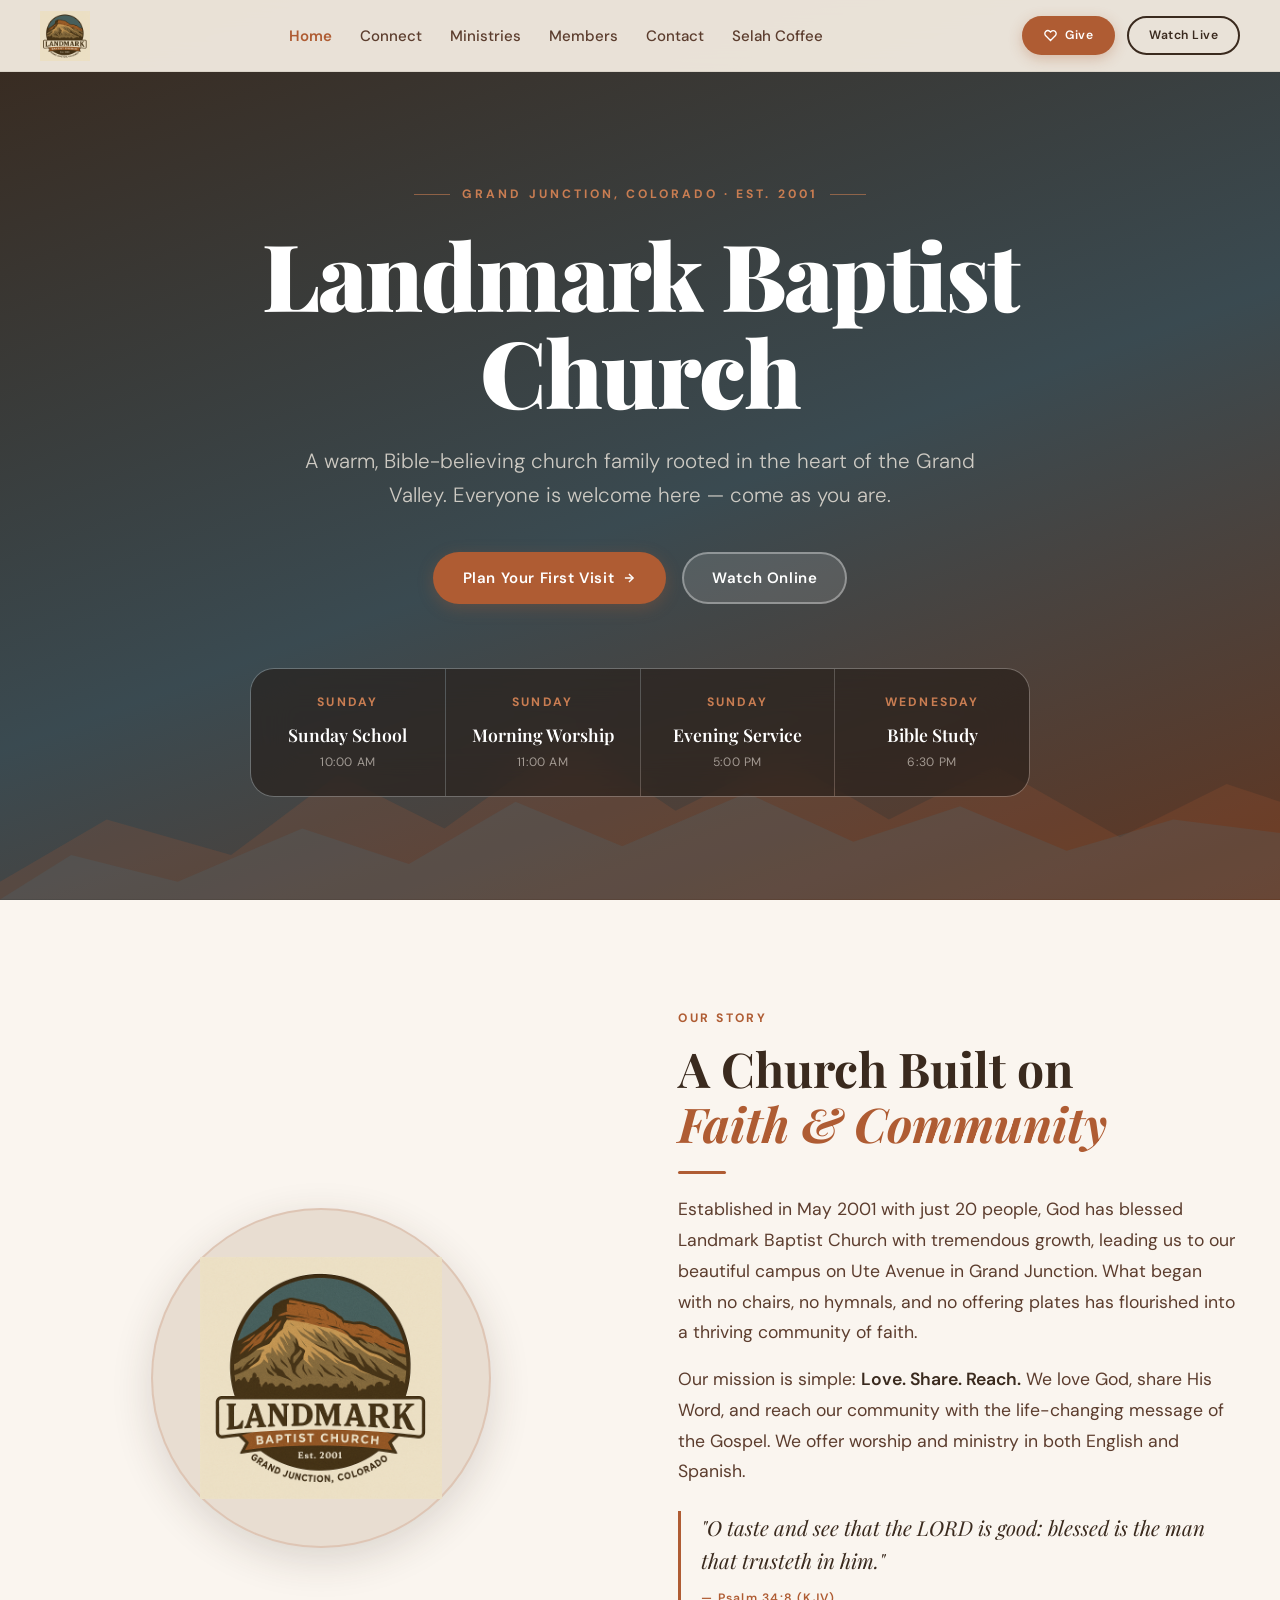
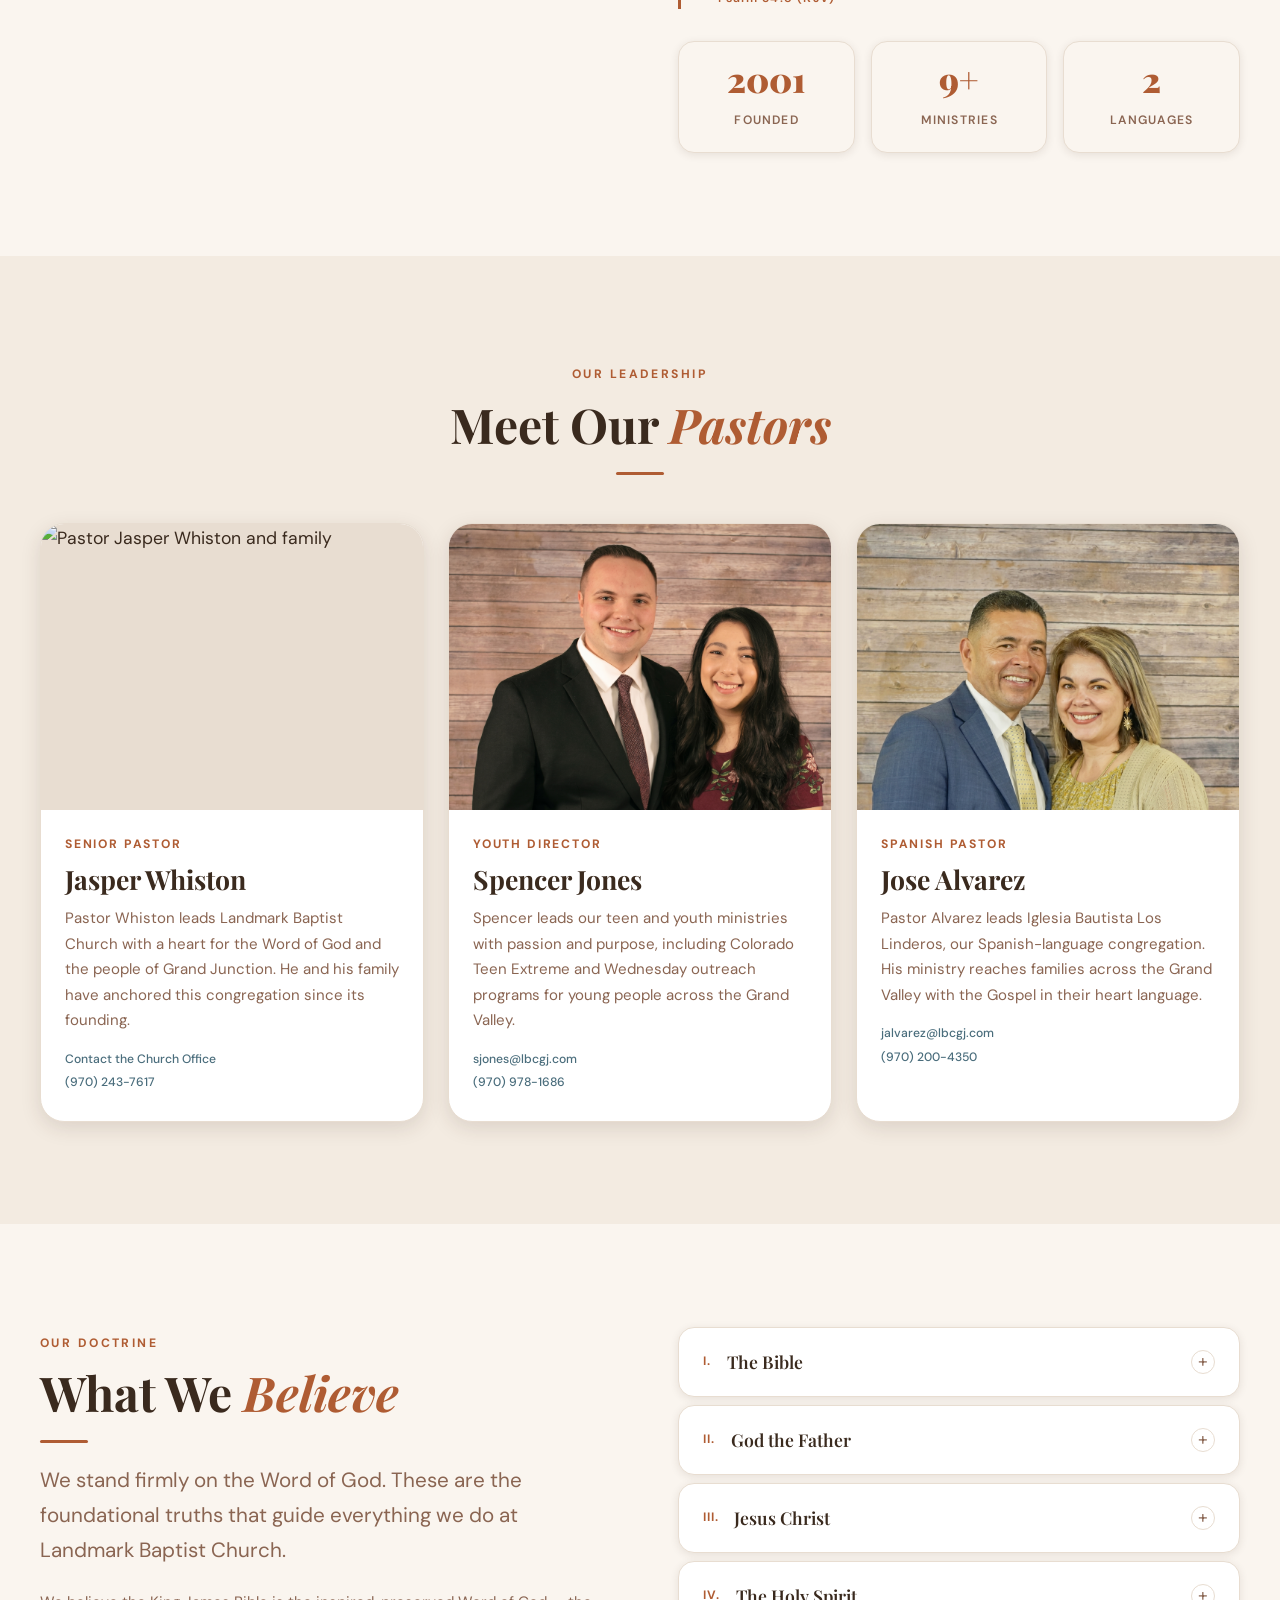
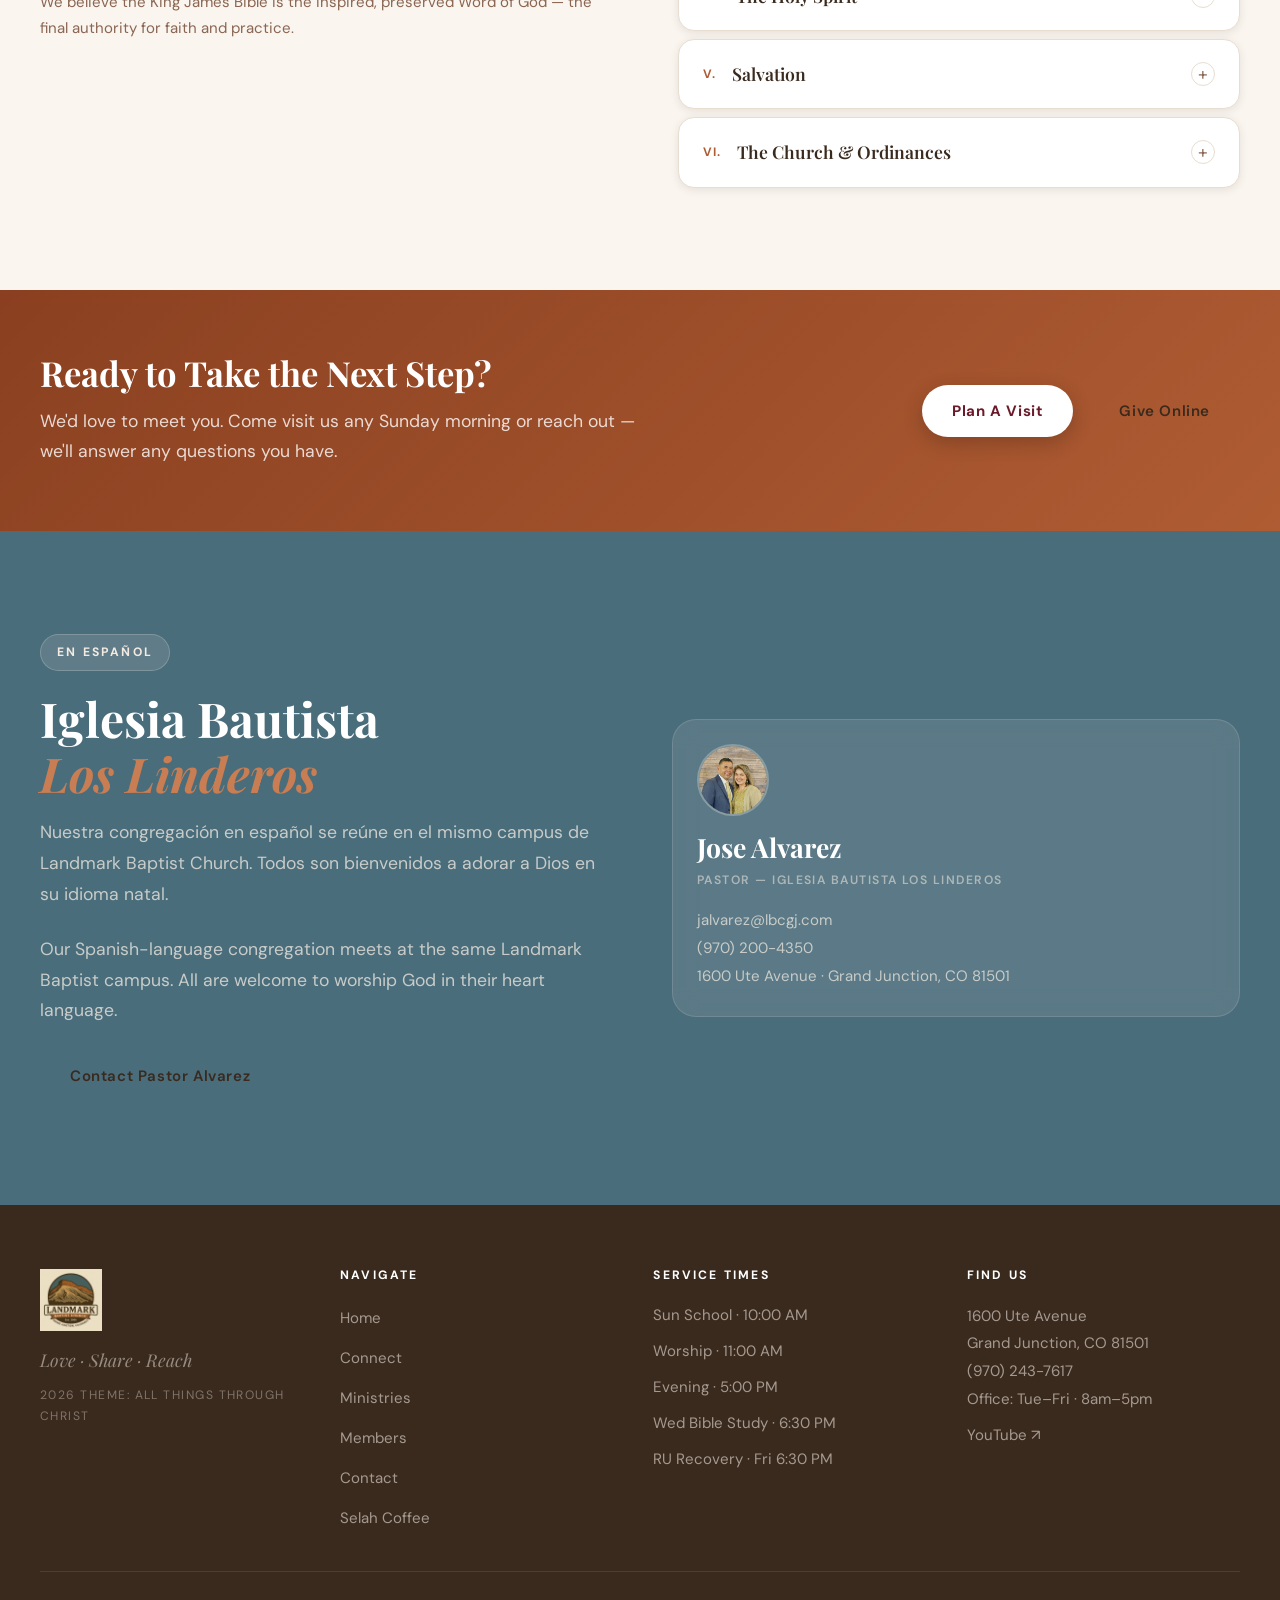
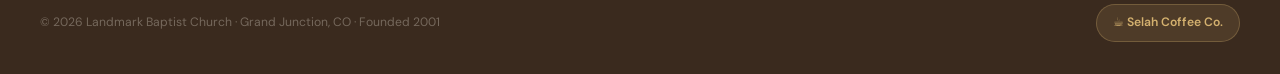
==== commit a2026e26: "Add files via upload" ====
--- a/index.html
+++ b/index.html
@@ -3,485 +3,443 @@
 <head>
   <meta charset="UTF-8">
   <meta name="viewport" content="width=device-width, initial-scale=1.0">
-  <meta name="description" content="Landmark Baptist Church — Grand Junction, CO. A warm, Bible-believing church family. Sunday services at 10:00 AM & 11:00 AM. Looking Forward to Great Things.">
-  <meta name="theme-color" content="#3A2A1E">
+  <meta name="description" content="Landmark Baptist Church — Grand Junction, CO. A warm, Bible-believing church family established in 2001. Join us Sundays at 10AM & 11AM.">
   <title>Landmark Baptist Church | Grand Junction, CO</title>
   <link rel="icon" type="image/png" href="logo.png">
-
-  <!-- Fonts -->
-  <link rel="preconnect" href="https://fonts.googleapis.com">
-  <link rel="preconnect" href="https://fonts.gstatic.com" crossorigin>
-  <link href="https://fonts.googleapis.com/css2?family=Playfair+Display:ital,wght@0,400;0,600;0,700;0,900;1,400;1,700&family=DM+Sans:ital,opsz,wght@0,9..40,300;0,9..40,400;0,9..40,500;0,9..40,600;0,9..40,700;1,9..40,400&display=swap" rel="stylesheet">
-
-  <!-- GSAP + ScrollTrigger + Lenis -->
-  <script src="https://cdnjs.cloudflare.com/ajax/libs/gsap/3.12.5/gsap.min.js" defer></script>
-  <script src="https://cdnjs.cloudflare.com/ajax/libs/gsap/3.12.5/ScrollTrigger.min.js" defer></script>
-  <script src="https://cdn.jsdelivr.net/npm/lenis@1.1.14/dist/lenis.min.js" defer></script>
-
   <link rel="stylesheet" href="styles.css">
 </head>
 <body>
 
-  <!-- ── NAVIGATION ── -->
-  <header class="header" id="header">
-    <nav class="nav" aria-label="Main navigation">
-      <div class="nav__container">
-        <a href="index.html" class="nav__logo" aria-label="Landmark Baptist Church home">
-          <img src="logo.png" alt="Landmark Baptist Church" class="nav__logo-img">
+<!-- ══ HEADER ══ -->
+<header class="header" id="header">
+  <nav class="nav" aria-label="Main navigation">
+    <div class="nav__container">
+      <a href="index.html" class="nav__logo" aria-label="Landmark Baptist Church home">
+        <img src="logo.png" alt="Landmark Baptist Church" class="nav__logo-img">
+      </a>
+
+      <ul class="nav__menu" role="list">
+        <li><a href="index.html"      class="nav__link nav__link--active">Home</a></li>
+        <li><a href="connect.html"    class="nav__link">Connect</a></li>
+        <li><a href="ministries.html" class="nav__link">Ministries</a></li>
+        <li><a href="members.html"    class="nav__link">Members</a></li>
+        <li><a href="contact.html"    class="nav__link">Contact</a></li>
+        <li><a href="selah.html"      class="nav__link">Selah Coffee</a></li>
+      </ul>
+
+      <div class="nav__actions">
+        <a href="https://secure.anedot.com/landmark-baptist-church-of-grand-junction/donate"
+           target="_blank" rel="noopener noreferrer" class="btn btn--give">
+          <svg width="13" height="13" viewBox="0 0 24 24" fill="none" stroke="currentColor" stroke-width="2.5" aria-hidden="true">
+            <path d="M20.84 4.61a5.5 5.5 0 0 0-7.78 0L12 5.67l-1.06-1.06a5.5 5.5 0 0 0-7.78 7.78l1.06 1.06L12 21.23l7.78-7.78 1.06-1.06a5.5 5.5 0 0 0 0-7.78z"/>
+          </svg>
+          Give
         </a>
-
-        <ul class="nav__menu" id="navMenu" role="list">
-          <li class="nav__item"><a href="index.html"      class="nav__link nav__link--active">Home</a></li>
-          <li class="nav__item"><a href="connect.html"    class="nav__link">Connect</a></li>
-          <li class="nav__item"><a href="ministries.html" class="nav__link">Ministries</a></li>
-          <li class="nav__item"><a href="members.html"    class="nav__link">Members</a></li>
-          <li class="nav__item"><a href="contact.html"    class="nav__link">Contact</a></li>
-          <li class="nav__item"><a href="#spanish"        class="nav__link">Español</a></li>
+        <a href="https://www.youtube.com/channel/UC9e5AkM0uXpXWitTW93j7Hw"
+           target="_blank" rel="noopener noreferrer" class="btn btn--secondary btn--sm">
+          Watch Live
+        </a>
+      </div>
+
+      <button class="nav__hamburger" id="navHamburger" aria-label="Open menu" aria-expanded="false" aria-controls="navPanel">
+        <span></span><span></span><span></span>
+      </button>
+    </div>
+  </nav>
+</header>
+
+<!-- ══ SIDE PANEL OVERLAY ══ -->
+<div class="nav__overlay" id="navOverlay" aria-hidden="true"></div>
+
+<!-- ══ SIDE PANEL ══ -->
+<aside class="nav__panel" id="navPanel" role="dialog" aria-label="Navigation menu" aria-modal="true" hidden>
+  <div class="nav__panel-top">
+    <img src="logo.png" alt="Landmark Baptist Church" class="nav__panel-logo">
+    <button class="nav__panel-close" id="navPanelClose" aria-label="Close menu">&#10005;</button>
+  </div>
+
+  <nav class="nav__panel-links" aria-label="Mobile navigation">
+    <a href="index.html"      class="nav__panel-link">Home</a>
+    <a href="connect.html"    class="nav__panel-link">Connect</a>
+    <a href="ministries.html" class="nav__panel-link">Ministries</a>
+    <a href="members.html"    class="nav__panel-link">Members</a>
+    <a href="contact.html"    class="nav__panel-link">Contact</a>
+    <a href="selah.html"      class="nav__panel-link">Selah Coffee</a>
+  </nav>
+
+  <div class="nav__panel-footer">
+    <a href="https://secure.anedot.com/landmark-baptist-church-of-grand-junction/donate"
+       target="_blank" rel="noopener noreferrer" class="btn btn--primary">Give Online</a>
+    <a href="contact.html" class="btn btn--ghost">Plan A Visit</a>
+    <p class="nav__panel-info">
+      1600 Ute Avenue · Grand Junction, CO 81501<br>
+      (970) 243-7617 · Office: Tue–Fri 8am–5pm
+    </p>
+  </div>
+</aside>
+
+<main>
+
+  <!-- ══ HERO ══ -->
+  <section class="hero" id="home" aria-label="Welcome to Landmark Baptist Church">
+    <div class="hero__bg" aria-hidden="true"></div>
+
+    <!-- Mountain silhouette SVG -->
+    <svg class="hero__mountain" viewBox="0 0 1440 220" xmlns="http://www.w3.org/2000/svg" preserveAspectRatio="none" aria-hidden="true">
+      <path fill="rgba(175,92,51,0.18)" d="M0,200 L120,130 L260,170 L380,80 L500,140 L640,40 L760,120 L880,60 L1000,130 L1120,70 L1260,150 L1380,90 L1440,110 L1440,220 L0,220 Z"/>
+      <path fill="rgba(74,109,124,0.22)" d="M0,220 L80,170 L200,200 L340,140 L460,180 L580,110 L700,160 L840,100 L960,155 L1080,115 L1200,165 L1320,130 L1440,145 L1440,220 Z"/>
+    </svg>
+
+    <div class="hero__content">
+      <p class="hero__eyebrow" aria-hidden="true">Grand Junction, Colorado · Est. 2001</p>
+      <h1 class="hero__title">Landmark Baptist Church</h1>
+      <p class="hero__subtitle">
+        A warm, Bible-believing church family rooted in the heart of the Grand Valley.
+        Everyone is welcome here — come as you are.
+      </p>
+
+      <div class="hero__actions">
+        <a href="contact.html" class="btn btn--primary">
+          Plan Your First Visit
+          <svg width="14" height="14" viewBox="0 0 24 24" fill="none" stroke="currentColor" stroke-width="2.5" aria-hidden="true"><line x1="5" y1="12" x2="19" y2="12"/><polyline points="12 5 19 12 12 19"/></svg>
+        </a>
+        <a href="https://www.youtube.com/channel/UC9e5AkM0uXpXWitTW93j7Hw" target="_blank" rel="noopener noreferrer" class="btn btn--ghost">
+          Watch Online
+        </a>
+      </div>
+
+      <!-- Service times -->
+      <div class="hero__times" role="list" aria-label="Service times">
+        <div class="hero__time-item" role="listitem">
+          <span class="hero__time-day">Sunday</span>
+          <span class="hero__time-name">Sunday School</span>
+          <span class="hero__time-hour">10:00 AM</span>
+        </div>
+        <div class="hero__time-item" role="listitem">
+          <span class="hero__time-day">Sunday</span>
+          <span class="hero__time-name">Morning Worship</span>
+          <span class="hero__time-hour">11:00 AM</span>
+        </div>
+        <div class="hero__time-item" role="listitem">
+          <span class="hero__time-day">Sunday</span>
+          <span class="hero__time-name">Evening Service</span>
+          <span class="hero__time-hour">5:00 PM</span>
+        </div>
+        <div class="hero__time-item" role="listitem">
+          <span class="hero__time-day">Wednesday</span>
+          <span class="hero__time-name">Bible Study</span>
+          <span class="hero__time-hour">6:30 PM</span>
+        </div>
+      </div>
+    </div>
+  </section>
+
+  <!-- ══ HISTORY / ABOUT ══ -->
+  <section class="section section--light" id="about" aria-labelledby="aboutTitle">
+    <div class="container">
+      <div class="history__grid">
+
+        <div class="history__logo-ring" aria-hidden="true">
+          <img src="logo.png" alt="">
+        </div>
+
+        <div>
+          <span class="eyebrow">Our Story</span>
+          <h2 class="section__title" id="aboutTitle">A Church Built on<br><em>Faith &amp; Community</em></h2>
+          <div class="divider"></div>
+          <p>Established in May 2001 with just 20 people, God has blessed Landmark Baptist Church with tremendous growth, leading us to our beautiful campus on Ute Avenue in Grand Junction. What began with no chairs, no hymnals, and no offering plates has flourished into a thriving community of faith.</p>
+          <p style="margin-top:var(--sp-4);">Our mission is simple: <strong>Love. Share. Reach.</strong> We love God, share His Word, and reach our community with the life-changing message of the Gospel. We offer worship and ministry in both English and Spanish.</p>
+
+          <blockquote class="history__verse">
+            "O taste and see that the LORD is good: blessed is the man that trusteth in him."
+            <cite>— Psalm 34:8 (KJV)</cite>
+          </blockquote>
+
+          <div class="history__stat-row" role="list">
+            <div class="history__stat" role="listitem">
+              <span class="history__stat-num">2001</span>
+              <span class="history__stat-label">Founded</span>
+            </div>
+            <div class="history__stat" role="listitem">
+              <span class="history__stat-num">9+</span>
+              <span class="history__stat-label">Ministries</span>
+            </div>
+            <div class="history__stat" role="listitem">
+              <span class="history__stat-num">2</span>
+              <span class="history__stat-label">Languages</span>
+            </div>
+          </div>
+        </div>
+      </div>
+    </div>
+  </section>
+
+  <!-- ══ PASTORS ══ -->
+  <section class="section section--cream" id="pastors" aria-labelledby="pastorsTitle">
+    <div class="container">
+      <div class="text-center" style="margin-bottom:var(--sp-12);">
+        <span class="eyebrow">Our Leadership</span>
+        <h2 class="section__title" id="pastorsTitle">Meet Our <em>Pastors</em></h2>
+        <div class="divider divider--center"></div>
+      </div>
+
+      <div class="pastors__grid">
+
+        <!-- Pastor Whiston -->
+        <article class="pastor-card">
+          <div class="pastor-card__img-wrap">
+            <img src="whistons.jpeg" alt="Pastor Jasper Whiston and family" class="pastor-card__img" loading="lazy">
+          </div>
+          <div class="pastor-card__body">
+            <p class="pastor-card__role">Senior Pastor</p>
+            <h3 class="pastor-card__name">Jasper Whiston</h3>
+            <p class="pastor-card__bio">Pastor Whiston leads Landmark Baptist Church with a heart for the Word of God and the people of Grand Junction. He and his family have anchored this congregation since its founding.</p>
+            <div class="pastor-card__contact">
+              <a href="contact.html">Contact the Church Office</a>
+              <a href="tel:+19702437617">(970) 243-7617</a>
+            </div>
+          </div>
+        </article>
+
+        <!-- Spencer Jones -->
+        <article class="pastor-card">
+          <div class="pastor-card__img-wrap">
+            <img src="spencerjones.png" alt="Youth Director Spencer Jones" class="pastor-card__img" loading="lazy">
+          </div>
+          <div class="pastor-card__body">
+            <p class="pastor-card__role">Youth Director</p>
+            <h3 class="pastor-card__name">Spencer Jones</h3>
+            <p class="pastor-card__bio">Spencer leads our teen and youth ministries with passion and purpose, including Colorado Teen Extreme and Wednesday outreach programs for young people across the Grand Valley.</p>
+            <div class="pastor-card__contact">
+              <a href="mailto:sjones@lbcgj.com">sjones@lbcgj.com</a>
+              <a href="tel:+19709781686">(970) 978-1686</a>
+            </div>
+          </div>
+        </article>
+
+        <!-- Jose Alvarez -->
+        <article class="pastor-card">
+          <div class="pastor-card__img-wrap">
+            <img src="josealvarez.png" alt="Spanish Pastor Jose Alvarez" class="pastor-card__img" loading="lazy">
+          </div>
+          <div class="pastor-card__body">
+            <p class="pastor-card__role">Spanish Pastor</p>
+            <h3 class="pastor-card__name">Jose Alvarez</h3>
+            <p class="pastor-card__bio">Pastor Alvarez leads Iglesia Bautista Los Linderos, our Spanish-language congregation. His ministry reaches families across the Grand Valley with the Gospel in their heart language.</p>
+            <div class="pastor-card__contact">
+              <a href="mailto:jalvarez@lbcgj.com">jalvarez@lbcgj.com</a>
+              <a href="tel:+19702004350">(970) 200-4350</a>
+            </div>
+          </div>
+        </article>
+
+      </div>
+    </div>
+  </section>
+
+  <!-- ══ WHAT WE BELIEVE ══ -->
+  <section class="section section--light" id="believe" aria-labelledby="believeTitle">
+    <div class="container">
+      <div class="believe__grid">
+
+        <div class="believe__intro">
+          <span class="eyebrow">Our Doctrine</span>
+          <h2 class="section__title" id="believeTitle">What We <em>Believe</em></h2>
+          <div class="divider"></div>
+          <p class="section__sub">We stand firmly on the Word of God. These are the foundational truths that guide everything we do at Landmark Baptist Church.</p>
+          <p style="margin-top:var(--sp-5); font-size:var(--text-sm); color:var(--espresso-light);">
+            We believe the King James Bible is the inspired, preserved Word of God — the final authority for faith and practice.
+          </p>
+        </div>
+
+        <div class="accordion" id="accordion" role="list">
+
+          <div class="accordion__item" role="listitem">
+            <button class="accordion__trigger" aria-expanded="false" aria-controls="acc-1">
+              <span class="accordion__label">I.</span>
+              <span class="accordion__title">The Bible</span>
+              <span class="accordion__icon" aria-hidden="true">+</span>
+            </button>
+            <div class="accordion__body" id="acc-1" role="region" aria-label="The Bible">
+              <div class="accordion__inner">
+                <p class="accordion__text">We believe the Holy Bible — both Old and New Testaments — is the verbally inspired, infallible, inerrant Word of God. The King James Bible is our preserved Word of God in English, and is the sole authority for all matters of faith, life, and practice.</p>
+              </div>
+            </div>
+          </div>
+
+          <div class="accordion__item" role="listitem">
+            <button class="accordion__trigger" aria-expanded="false" aria-controls="acc-2">
+              <span class="accordion__label">II.</span>
+              <span class="accordion__title">God the Father</span>
+              <span class="accordion__icon" aria-hidden="true">+</span>
+            </button>
+            <div class="accordion__body" id="acc-2" role="region" aria-label="God the Father">
+              <div class="accordion__inner">
+                <p class="accordion__text">We believe in one God, eternally existing in three Persons: Father, Son, and Holy Spirit. God is perfect, infinite, and the sovereign Creator and Sustainer of all things. He is holy, just, and full of mercy and love toward His creation.</p>
+              </div>
+            </div>
+          </div>
+
+          <div class="accordion__item" role="listitem">
+            <button class="accordion__trigger" aria-expanded="false" aria-controls="acc-3">
+              <span class="accordion__label">III.</span>
+              <span class="accordion__title">Jesus Christ</span>
+              <span class="accordion__icon" aria-hidden="true">+</span>
+            </button>
+            <div class="accordion__body" id="acc-3" role="region" aria-label="Jesus Christ">
+              <div class="accordion__inner">
+                <p class="accordion__text">We believe in the virgin birth, sinless life, substitutionary death, bodily resurrection, and ascension of Jesus Christ. He is both fully God and fully man. He is the only mediator between God and man, and salvation is found in Him alone.</p>
+              </div>
+            </div>
+          </div>
+
+          <div class="accordion__item" role="listitem">
+            <button class="accordion__trigger" aria-expanded="false" aria-controls="acc-4">
+              <span class="accordion__label">IV.</span>
+              <span class="accordion__title">The Holy Spirit</span>
+              <span class="accordion__icon" aria-hidden="true">+</span>
+            </button>
+            <div class="accordion__body" id="acc-4" role="region" aria-label="The Holy Spirit">
+              <div class="accordion__inner">
+                <p class="accordion__text">We believe in the personality and deity of the Holy Spirit, who convicts the world of sin, righteousness, and judgment. He regenerates believers at salvation, indwells and seals every believer, and empowers the church for service and witness.</p>
+              </div>
+            </div>
+          </div>
+
+          <div class="accordion__item" role="listitem">
+            <button class="accordion__trigger" aria-expanded="false" aria-controls="acc-5">
+              <span class="accordion__label">V.</span>
+              <span class="accordion__title">Salvation</span>
+              <span class="accordion__icon" aria-hidden="true">+</span>
+            </button>
+            <div class="accordion__body" id="acc-5" role="region" aria-label="Salvation">
+              <div class="accordion__inner">
+                <p class="accordion__text">We believe that all men are sinners by nature and by choice, and are under the condemnation of God. Salvation is by grace through faith in the shed blood of Jesus Christ alone — not by works. The believer is eternally secure in Christ.</p>
+              </div>
+            </div>
+          </div>
+
+          <div class="accordion__item" role="listitem">
+            <button class="accordion__trigger" aria-expanded="false" aria-controls="acc-6">
+              <span class="accordion__label">VI.</span>
+              <span class="accordion__title">The Church &amp; Ordinances</span>
+              <span class="accordion__icon" aria-hidden="true">+</span>
+            </button>
+            <div class="accordion__body" id="acc-6" role="region" aria-label="The Church and Ordinances">
+              <div class="accordion__inner">
+                <p class="accordion__text">We believe in the local, autonomous Baptist church as the expression of the body of Christ. We observe two ordinances: Baptism by immersion (for believers only) as a public declaration of faith, and the Lord's Supper as a memorial of Christ's sacrifice.</p>
+              </div>
+            </div>
+          </div>
+
+        </div>
+      </div>
+    </div>
+  </section>
+
+  <!-- ══ CTA STRIP ══ -->
+  <section class="cta-strip" aria-labelledby="ctaTitle">
+    <div class="container">
+      <div class="cta-strip__inner">
+        <div class="cta-strip__text">
+          <h2 class="section__title section__title--light" id="ctaTitle" style="font-size:var(--text-2xl);margin-bottom:var(--sp-3);">Ready to Take the Next Step?</h2>
+          <p>We'd love to meet you. Come visit us any Sunday morning or reach out — we'll answer any questions you have.</p>
+        </div>
+        <div style="display:flex;gap:var(--sp-4);flex-wrap:wrap;flex-shrink:0;">
+          <a href="contact.html" class="btn btn--school">Plan A Visit</a>
+          <a href="https://secure.anedot.com/landmark-baptist-church-of-grand-junction/donate" target="_blank" rel="noopener noreferrer" class="btn btn--outline-light">Give Online</a>
+        </div>
+      </div>
+    </div>
+  </section>
+
+  <!-- ══ SPANISH / IGLESIA ══ -->
+  <section class="section spanish" id="spanish" aria-labelledby="spanishTitle">
+    <div class="container">
+      <div class="spanish__grid">
+        <div>
+          <span class="spanish__tag">En Español</span>
+          <h2 class="section__title spanish__title" id="spanishTitle">Iglesia Bautista<br><em style="color:var(--terracotta-lt);">Los Linderos</em></h2>
+          <p class="spanish__body">Nuestra congregación en español se reúne en el mismo campus de Landmark Baptist Church. Todos son bienvenidos a adorar a Dios en su idioma natal.</p>
+          <p class="spanish__body">Our Spanish-language congregation meets at the same Landmark Baptist campus. All are welcome to worship God in their heart language.</p>
+          <div style="margin-top:var(--sp-6);">
+            <a href="contact.html" class="btn btn--outline-light">Contact Pastor Alvarez</a>
+          </div>
+        </div>
+
+        <div class="spanish__card">
+          <div class="spanish__pastor-img-wrap">
+            <img src="josealvarez.png" alt="Pastor Jose Alvarez" class="spanish__pastor-img" loading="lazy">
+          </div>
+          <h3 class="spanish__pastor-name">Jose Alvarez</h3>
+          <p class="spanish__pastor-role">Pastor — Iglesia Bautista Los Linderos</p>
+          <div class="spanish__pastor-contact">
+            <a href="mailto:jalvarez@lbcgj.com">jalvarez@lbcgj.com</a>
+            <a href="tel:+19702004350">(970) 200-4350</a>
+            <a href="https://maps.google.com/?q=1600+Ute+Avenue,+Grand+Junction,+CO" target="_blank" rel="noopener">1600 Ute Avenue · Grand Junction, CO 81501</a>
+          </div>
+        </div>
+      </div>
+    </div>
+  </section>
+
+</main>
+
+<!-- ══ FOOTER ══ -->
+<footer class="footer" aria-label="Site footer">
+  <div class="container">
+    <div class="footer__grid">
+
+      <div class="footer__brand">
+        <img src="logo.png" alt="Landmark Baptist Church" class="footer__logo">
+        <p class="footer__tagline">Love · Share · Reach</p>
+        <p class="footer__mission">2026 Theme: All Things Through Christ</p>
+      </div>
+
+      <div>
+        <h4 class="footer__col-title">Navigate</h4>
+        <ul class="footer__links">
+          <li><a href="index.html"      class="footer__link">Home</a></li>
+          <li><a href="connect.html"    class="footer__link">Connect</a></li>
+          <li><a href="ministries.html" class="footer__link">Ministries</a></li>
+          <li><a href="members.html"    class="footer__link">Members</a></li>
+          <li><a href="contact.html"    class="footer__link">Contact</a></li>
+          <li><a href="selah.html"      class="footer__link">Selah Coffee</a></li>
         </ul>
-
-        <div class="nav__actions">
-          <a href="https://secure.anedot.com/landmark-baptist-church-of-grand-junction/donate" target="_blank" rel="noopener noreferrer" class="btn btn--give" aria-label="Give online">
-            <svg width="13" height="13" viewBox="0 0 24 24" fill="none" stroke="currentColor" stroke-width="2.5" aria-hidden="true"><path d="M20.84 4.61a5.5 5.5 0 0 0-7.78 0L12 5.67l-1.06-1.06a5.5 5.5 0 0 0-7.78 7.78l1.06 1.06L12 21.23l7.78-7.78 1.06-1.06a5.5 5.5 0 0 0 0-7.78z"/></svg>
-            Give
-          </a>
-          <a href="https://www.youtube.com/channel/UC9e5AkM0uXpXWitTW93j7Hw" target="_blank" rel="noopener noreferrer" class="btn btn--primary" style="font-size:.72rem; padding:.6rem 1.2rem;">
-            <svg width="15" height="15" viewBox="0 0 24 24" fill="currentColor" aria-hidden="true"><path d="M21.8 8s-.2-1.4-.8-2c-.7-.8-1.6-.8-2-.8C16.2 5 12 5 12 5s-4.2 0-7 .2c-.4 0-1.3 0-2 .8-.6.6-.8 2-.8 2S2 9.6 2 11.2v1.5c0 1.6.2 3.2.2 3.2s.2 1.4.8 2c.7.8 1.7.7 2.2.8C6.4 18.8 12 19 12 19s4.2 0 7-.2c.4 0 1.3 0 2-.8.6-.6.8-2 .8-2s.2-1.6.2-3.2v-1.5C22 9.6 21.8 8 21.8 8zM9.8 14.3V9.7l5.4 2.3-5.4 2.3z"/></svg>
-            Watch Live
-          </a>
-          <a href="contact.html" class="btn btn--secondary" style="font-size:.72rem; padding:.6rem 1.2rem;">Plan A Visit</a>
-        </div>
-
-        <button class="nav__hamburger" id="navHamburger" aria-label="Toggle mobile menu" aria-expanded="false">
-          <span></span><span></span><span></span>
-        </button>
-      </div>
-    </nav>
-
-    <!-- Mobile Panel -->
-    <div class="nav__panel" id="navPanel" role="dialog" aria-label="Mobile navigation">
-      <ul role="list" style="display:flex;flex-direction:column;align-items:center;gap:1.5rem;list-style:none;">
-        <li><a href="index.html"      class="nav__link" style="font-size:2rem;font-family:'Playfair Display',serif;">Home</a></li>
-        <li><a href="connect.html"    class="nav__link" style="font-size:2rem;font-family:'Playfair Display',serif;">Connect</a></li>
-        <li><a href="ministries.html" class="nav__link" style="font-size:2rem;font-family:'Playfair Display',serif;">Ministries</a></li>
-        <li><a href="members.html"    class="nav__link" style="font-size:2rem;font-family:'Playfair Display',serif;">Members</a></li>
-        <li><a href="contact.html"    class="nav__link" style="font-size:2rem;font-family:'Playfair Display',serif;">Contact</a></li>
-        <li><a href="#spanish"        class="nav__link" style="font-size:2rem;font-family:'Playfair Display',serif;">Español</a></li>
-      </ul>
-      <div style="margin-top:2rem;display:flex;gap:1rem;">
-        <a href="contact.html" class="btn btn--primary">Plan A Visit</a>
-        <a href="https://www.youtube.com/channel/UC9e5AkM0uXpXWitTW93j7Hw" target="_blank" rel="noopener" class="btn btn--secondary">Watch Live</a>
-      </div>
-    </div>
-  </header>
-
-  <main>
-
-    <!-- ══════════════════════════════════════
-         HERO
-    ══════════════════════════════════════ -->
-    <section class="hero" id="hero" aria-label="Welcome to Landmark Baptist Church">
-      <div class="hero__bg" id="heroBg"></div>
-      <div class="hero__texture"></div>
-
-      <!-- Decorative mountain SVG silhouette -->
-      <svg class="hero__mountain-svg" id="heroMountain" viewBox="0 0 1440 320" xmlns="http://www.w3.org/2000/svg" preserveAspectRatio="none" aria-hidden="true">
-        <path fill="#AF5C33" d="M0,288L60,261.3C120,235,240,181,360,160C480,139,600,149,720,160C840,171,960,181,1080,165.3C1200,149,1320,107,1380,85.3L1440,64L1440,320L1380,320C1320,320,1200,320,1080,320C960,320,840,320,720,320C600,320,480,320,360,320C240,320,120,320,60,320L0,320Z"/>
-        <path fill="#4A6D7C" d="M0,320L60,304C120,288,240,256,360,229.3C480,203,600,181,720,186.7C840,192,960,224,1080,224C1200,224,1320,192,1380,176L1440,160L1440,320L0,320Z" opacity="0.5"/>
-      </svg>
-
-      <div class="hero__content container">
-        <span class="hero__eyebrow" id="heroEyebrow">
-          Grand Junction, Colorado · Est. 2001
-        </span>
-
-        <h1 class="hero__title" id="heroTitle">
-          Looking Forward<br>
-          to <em class="accent">Great</em> <em class="italic">Things.</em>
-        </h1>
-
-        <p class="hero__subtitle" id="heroSubtitle">
-          A warm, Bible-believing church family rooted in the heart of the Grand Valley.
-          Everyone is welcome here — come as you are.
-        </p>
-
-        <div class="hero__actions" id="heroActions">
-          <a href="contact.html" class="btn btn--primary">
-            Plan Your First Visit
-            <svg width="16" height="16" viewBox="0 0 24 24" fill="none" stroke="currentColor" stroke-width="2.5" aria-hidden="true"><line x1="5" y1="12" x2="19" y2="12"/><polyline points="12 5 19 12 12 19"/></svg>
-          </a>
-          <a href="#services" class="btn btn--ghost">
-            Service Times
-            <svg width="16" height="16" viewBox="0 0 24 24" fill="none" stroke="currentColor" stroke-width="2" aria-hidden="true"><path d="M12 5v14M19 12l-7 7-7-7"/></svg>
-          </a>
-        </div>
-      </div>
-    </section>
-
-    <!-- ══════════════════════════════════════
-         SERVICE TIMES — Frosted Glass Card
-    ══════════════════════════════════════ -->
-    <section class="service-times" id="services" aria-labelledby="stTitle">
-      <div class="container">
-        <div class="service-times__card sr" id="stCard">
-          <div class="service-times__header">
-            <h2 class="service-times__heading" id="stTitle">Join Us This Sunday</h2>
-          </div>
-          <div class="service-times__item">
-            <span class="service-times__day">Sunday</span>
-            <span class="service-times__name">Sunday School</span>
-            <span class="service-times__time">10:00 AM</span>
-          </div>
-          <div class="service-times__divider" aria-hidden="true"></div>
-          <div class="service-times__item">
-            <span class="service-times__day">Sunday</span>
-            <span class="service-times__name">Morning Worship</span>
-            <span class="service-times__time">11:00 AM</span>
-          </div>
-          <div class="service-times__divider" aria-hidden="true"></div>
-          <div class="service-times__item">
-            <span class="service-times__day">Sunday</span>
-            <span class="service-times__name">Evening Service</span>
-            <span class="service-times__time">5:00 PM</span>
-          </div>
-          <div class="service-times__divider" aria-hidden="true"></div>
-          <div class="service-times__item">
-            <span class="service-times__day">Wednesday</span>
-            <span class="service-times__name">Bible Study &amp; Prayer</span>
-            <span class="service-times__time">6:30 PM</span>
-          </div>
-        </div>
-      </div>
-    </section>
-
-    <!-- ══════════════════════════════════════
-         HISTORY / WELCOME SNIPPET
-    ══════════════════════════════════════ -->
-    <section class="history section" id="about" aria-labelledby="histTitle">
-      <div class="container">
-        <div class="history__grid">
-          <div class="history__visual sr">
-            <div class="history__logo-wrap">
-              <img src="logo.png" alt="Landmark Baptist Church logo" class="history__logo">
-            </div>
-          </div>
-          <div class="history__content sr">
-            <span class="section__label">Our Story</span>
-            <h2 class="section__title" id="histTitle">
-              A Church Built on<br><em>Faith &amp; Community</em>
-            </h2>
-            <p class="history__body">
-              Established in 2001, Landmark Baptist Church has been a beacon of hope and a gathering place for families across the Grand Valley. Nestled in the breathtaking landscape of Grand Junction, Colorado, we are a church that believes the Bible — every word of it — and loves every person who walks through our doors.
-            </p>
-            <p class="history__body">
-              Our mission is simple: <strong>Love. Share. Reach.</strong> We love God, we share His Word, and we reach our community with the life-changing message of the Gospel. Whether you've been in church your whole life or you're walking in for the very first time, you belong here.
-            </p>
-
-            <blockquote class="history__verse">
-              <p>"Looking forward to great things."</p>
-              <cite>— The Heart of LBC</cite>
-            </blockquote>
-
-            <div class="history__stats">
-              <div class="history__stat">
-                <span class="history__stat-num">2001</span>
-                <span class="history__stat-label">Established</span>
-              </div>
-              <div class="history__stat">
-                <span class="history__stat-num">9+</span>
-                <span class="history__stat-label">Ministries</span>
-              </div>
-              <div class="history__stat">
-                <span class="history__stat-num">2</span>
-                <span class="history__stat-label">Languages</span>
-              </div>
-            </div>
-          </div>
-        </div>
-      </div>
-    </section>
-
-    <!-- ══════════════════════════════════════
-         PASTORS GRID
-    ══════════════════════════════════════ -->
-    <section class="pastors section" id="pastors" aria-labelledby="pastTitle">
-      <div class="container">
-        <header class="pastors__header sr">
-          <span class="section__label">Our Leadership</span>
-          <h2 class="section__title" id="pastTitle">Meet the <em>Pastors</em></h2>
-          <p class="section__subtitle">Faithful shepherds dedicated to guiding our church family with God's Word and a servant's heart.</p>
-        </header>
-
-        <div class="pastors__grid" role="list">
-
-          <!-- Pastor Jasper Whiston -->
-          <article class="pastor-card sr" role="listitem" aria-label="Pastor Jasper Whiston">
-            <div class="pastor-card__img-wrap">
-              <img src="whistons.jpeg" alt="Pastor Jasper Whiston and family" class="pastor-card__img" loading="lazy">
-            </div>
-            <div class="pastor-card__body">
-              <span class="pastor-card__role">Senior Pastor</span>
-              <h3 class="pastor-card__name">Jasper Whiston</h3>
-              <p class="pastor-card__bio">Pastor Whiston leads our congregation with a deep love for God's Word and a passion for reaching the Grand Valley community with the Gospel of Jesus Christ.</p>
-              <a href="contact.html" class="pastor-card__contact" aria-label="Contact Pastor Whiston">
-                <svg width="14" height="14" viewBox="0 0 24 24" fill="none" stroke="currentColor" stroke-width="2" aria-hidden="true"><path d="M4 4h16c1.1 0 2 .9 2 2v12c0 1.1-.9 2-2 2H4c-1.1 0-2-.9-2-2V6c0-1.1.9-2 2-2z"/><polyline points="22,6 12,13 2,6"/></svg>
-                Get in Touch
-              </a>
-            </div>
-          </article>
-
-          <!-- Spencer Jones -->
-          <article class="pastor-card sr" role="listitem" aria-label="Youth Pastor Spencer Jones">
-            <div class="pastor-card__img-wrap">
-              <img src="spencerjones.png" alt="Youth Director Spencer Jones" class="pastor-card__img" loading="lazy">
-            </div>
-            <div class="pastor-card__body">
-              <span class="pastor-card__role">Youth Director</span>
-              <h3 class="pastor-card__name">Spencer Jones</h3>
-              <p class="pastor-card__bio">Spencer and Tasha Jones invest deeply in the teenage years, providing a Christ-centered foundation for youth through weekly meetings, monthly activities, and annual trips.</p>
-              <a href="mailto:sjones@lbcgj.com" class="pastor-card__contact">
-                <svg width="14" height="14" viewBox="0 0 24 24" fill="none" stroke="currentColor" stroke-width="2" aria-hidden="true"><path d="M4 4h16c1.1 0 2 .9 2 2v12c0 1.1-.9 2-2 2H4c-1.1 0-2-.9-2-2V6c0-1.1.9-2 2-2z"/><polyline points="22,6 12,13 2,6"/></svg>
-                sjones@lbcgj.com
-              </a>
-            </div>
-          </article>
-
-          <!-- Jose Alvarez -->
-          <article class="pastor-card sr" role="listitem" aria-label="Spanish Pastor Jose Alvarez">
-            <div class="pastor-card__img-wrap">
-              <img src="josealvarez.png" alt="Spanish Pastor Jose Alvarez" class="pastor-card__img" loading="lazy">
-            </div>
-            <div class="pastor-card__body">
-              <span class="pastor-card__role">Spanish Pastor — Iglesia Bautista Los Linderos</span>
-              <h3 class="pastor-card__name">Jose Alvarez</h3>
-              <p class="pastor-card__bio">Pastor Alvarez leads our vibrant Spanish-speaking congregation with warmth and dedication, serving our beloved Hispanic community throughout the Grand Valley.</p>
-              <a href="mailto:jalvarez@lbcgj.com" class="pastor-card__contact">
-                <svg width="14" height="14" viewBox="0 0 24 24" fill="none" stroke="currentColor" stroke-width="2" aria-hidden="true"><path d="M4 4h16c1.1 0 2 .9 2 2v12c0 1.1-.9 2-2 2H4c-1.1 0-2-.9-2-2V6c0-1.1.9-2 2-2z"/><polyline points="22,6 12,13 2,6"/></svg>
-                jalvarez@lbcgj.com
-              </a>
-            </div>
-          </article>
-
-        </div>
-      </div>
-    </section>
-
-    <!-- ══════════════════════════════════════
-         WHAT WE BELIEVE — ACCORDION
-    ══════════════════════════════════════ -->
-    <section class="beliefs section" id="beliefs" aria-labelledby="beliefsTitle">
-      <div class="container">
-        <div class="beliefs__layout">
-
-          <div class="beliefs__intro sr">
-            <span class="section__label">Statement of Faith</span>
-            <h2 class="section__title" id="beliefsTitle">What We <em>Believe</em></h2>
-            <p>At Landmark Baptist Church, we believe the Bible — the King James Bible — to be the inspired, infallible, inerrant Word of God. Every sermon, every class, every conversation is anchored in its unchanging truth.</p>
-            <p style="margin-top:1rem;">Our Statement of Faith is not exhaustive, but it declares the essentials of Bible-believing Christianity that guide everything we do.</p>
-            <a href="contact.html" class="btn btn--primary" style="margin-top:2rem;">
-              Ask a Question
-              <svg width="16" height="16" viewBox="0 0 24 24" fill="none" stroke="currentColor" stroke-width="2.5" aria-hidden="true"><circle cx="12" cy="12" r="10"/><path d="M9.09 9a3 3 0 0 1 5.83 1c0 2-3 3-3 3"/><line x1="12" y1="17" x2="12.01" y2="17"/></svg>
-            </a>
-          </div>
-
-          <div class="accordion sr" id="accordion" role="list">
-
-            <div class="accordion__item" role="listitem">
-              <button class="accordion__trigger" aria-expanded="false" aria-controls="acc-1">
-                <span class="accordion__num">I</span>
-                <span>The Holy Bible</span>
-                <span class="accordion__icon" aria-hidden="true">
-                  <svg width="14" height="14" viewBox="0 0 24 24" fill="none" stroke="currentColor" stroke-width="2.5"><line x1="12" y1="5" x2="12" y2="19"/><line x1="5" y1="12" x2="19" y2="12"/></svg>
-                </span>
-              </button>
-              <div class="accordion__body" id="acc-1" role="region">
-                <div class="accordion__inner">
-                  <p class="accordion__text">The Scriptures of the Old and New Testament were given by inspiration of God and are the only infallible, inerrant rule of faith and practice. We believe the King James Bible to be God's preserved Word for English-speaking people, authoritative in every matter it addresses.</p>
-                  <div class="accordion__verses"><span class="accordion__verse-tag">Matthew 4:4</span><span class="accordion__verse-tag">Psalm 119:89</span><span class="accordion__verse-tag">II Timothy 3:16–17</span></div>
-                </div>
-              </div>
-            </div>
-
-            <div class="accordion__item" role="listitem">
-              <button class="accordion__trigger" aria-expanded="false" aria-controls="acc-2">
-                <span class="accordion__num">II</span>
-                <span>The Triune God</span>
-                <span class="accordion__icon" aria-hidden="true">
-                  <svg width="14" height="14" viewBox="0 0 24 24" fill="none" stroke="currentColor" stroke-width="2.5"><line x1="12" y1="5" x2="12" y2="19"/><line x1="5" y1="12" x2="19" y2="12"/></svg>
-                </span>
-              </button>
-              <div class="accordion__body" id="acc-2" role="region">
-                <div class="accordion__inner">
-                  <p class="accordion__text">There is one living and true God, revealed as Creator, Preserver, and Righteous Governor of the universe. The Father, the Son, and the Holy Ghost make up the Godhead — three Persons, yet one God, infinitely wise and good, alone worthy of our supreme love and worship.</p>
-                  <div class="accordion__verses"><span class="accordion__verse-tag">Deuteronomy 6:4</span><span class="accordion__verse-tag">I John 5:7</span><span class="accordion__verse-tag">Matthew 28:19</span></div>
-                </div>
-              </div>
-            </div>
-
-            <div class="accordion__item" role="listitem">
-              <button class="accordion__trigger" aria-expanded="false" aria-controls="acc-3">
-                <span class="accordion__num">III</span>
-                <span>Jesus Christ</span>
-                <span class="accordion__icon" aria-hidden="true">
-                  <svg width="14" height="14" viewBox="0 0 24 24" fill="none" stroke="currentColor" stroke-width="2.5"><line x1="12" y1="5" x2="12" y2="19"/><line x1="5" y1="12" x2="19" y2="12"/></svg>
-                </span>
-              </button>
-              <div class="accordion__body" id="acc-3" role="region">
-                <div class="accordion__inner">
-                  <p class="accordion__text">Jesus Christ is God manifest in the flesh — in His divine nature, truly God; in His human nature, truly man; 100% both. The virgin-born, sinless, eternally begotten Son of God. Once crucified, He is now risen and glorified — our ever-present Saviour and Lord.</p>
-                  <div class="accordion__verses"><span class="accordion__verse-tag">John 1:1–4, 14</span><span class="accordion__verse-tag">Philippians 2:5–11</span><span class="accordion__verse-tag">John 3:16</span></div>
-                </div>
-              </div>
-            </div>
-
-            <div class="accordion__item" role="listitem">
-              <button class="accordion__trigger" aria-expanded="false" aria-controls="acc-4">
-                <span class="accordion__num">IV</span>
-                <span>The Holy Ghost</span>
-                <span class="accordion__icon" aria-hidden="true">
-                  <svg width="14" height="14" viewBox="0 0 24 24" fill="none" stroke="currentColor" stroke-width="2.5"><line x1="12" y1="5" x2="12" y2="19"/><line x1="5" y1="12" x2="19" y2="12"/></svg>
-                </span>
-              </button>
-              <div class="accordion__body" id="acc-4" role="region">
-                <div class="accordion__inner">
-                  <p class="accordion__text">The Holy Ghost possesses all the attributes of God. He is personal and indwells every believer — serving as Reprover, Comforter, Guide, Sanctifier, and the Seal of our Redemption. He convicts the sinner and regenerates the believer.</p>
-                  <div class="accordion__verses"><span class="accordion__verse-tag">John 16:7–14</span><span class="accordion__verse-tag">John 14:16–17</span><span class="accordion__verse-tag">Ephesians 1:13–14</span></div>
-                </div>
-              </div>
-            </div>
-
-            <div class="accordion__item" role="listitem">
-              <button class="accordion__trigger" aria-expanded="false" aria-controls="acc-5">
-                <span class="accordion__num">V–VI</span>
-                <span>Salvation by Grace Through Faith</span>
-                <span class="accordion__icon" aria-hidden="true">
-                  <svg width="14" height="14" viewBox="0 0 24 24" fill="none" stroke="currentColor" stroke-width="2.5"><line x1="12" y1="5" x2="12" y2="19"/><line x1="5" y1="12" x2="19" y2="12"/></svg>
-                </span>
-              </button>
-              <div class="accordion__body" id="acc-5" role="region">
-                <div class="accordion__inner">
-                  <p class="accordion__text">Man was created innocent but fell into sin. Salvation is a free gift offered by God to man, wholly based on grace through personal faith in Jesus Christ — a genuine "born-again" experience. Not by works, not by baptism, not by church attendance — but by trusting Christ alone as personal Saviour.</p>
-                  <div class="accordion__verses"><span class="accordion__verse-tag">Romans 6:23</span><span class="accordion__verse-tag">Ephesians 2:8–9</span><span class="accordion__verse-tag">Romans 10:9</span></div>
-                </div>
-              </div>
-            </div>
-
-            <div class="accordion__item" role="listitem">
-              <button class="accordion__trigger" aria-expanded="false" aria-controls="acc-6">
-                <span class="accordion__num">VII–XII</span>
-                <span>Heaven, Hell &amp; Gospel Ordinances</span>
-                <span class="accordion__icon" aria-hidden="true">
-                  <svg width="14" height="14" viewBox="0 0 24 24" fill="none" stroke="currentColor" stroke-width="2.5"><line x1="12" y1="5" x2="12" y2="19"/><line x1="5" y1="12" x2="19" y2="12"/></svg>
-                </span>
-              </button>
-              <div class="accordion__body" id="acc-6" role="region">
-                <div class="accordion__inner">
-                  <p class="accordion__text">All believers in Christ are saved by grace and kept by the power of God. Heaven is a definite, indescribably beautiful place reserved for the saved. Hell is a terrible, eternal reality for all who die in their sin. Baptism is the immersion of believers in water, representing the death, burial, and resurrection of Jesus Christ — an outward symbol of inward transformation, following conversion.</p>
-                  <div class="accordion__verses"><span class="accordion__verse-tag">John 14:1–3</span><span class="accordion__verse-tag">Revelation 20:11–15</span><span class="accordion__verse-tag">Matthew 28:19</span></div>
-                </div>
-              </div>
-            </div>
-
-          </div><!-- /accordion -->
-        </div>
-      </div>
-    </section>
-
-    <!-- ══════════════════════════════════════
-         SALVATION CALL-TO-ACTION STRIP
-    ══════════════════════════════════════ -->
-    <section class="salvation-strip" aria-label="Gospel invitation">
-      <div class="container salvation-strip__inner sr">
-        <h2>Will You Go to Heaven<br>When You Die?</h2>
-        <p>God loves you and has a plan for your life. No matter where you've been, the gift of eternal life is available to you today through Jesus Christ.</p>
-        <a href="contact.html" class="btn" style="background:var(--white);color:var(--accent-1);box-shadow:0 6px 24px rgba(0,0,0,0.15);">
-          I Want to Know More
-          <svg width="16" height="16" viewBox="0 0 24 24" fill="none" stroke="currentColor" stroke-width="2.5" aria-hidden="true"><line x1="5" y1="12" x2="19" y2="12"/><polyline points="12 5 19 12 12 19"/></svg>
-        </a>
-      </div>
-    </section>
-
-    <!-- ══════════════════════════════════════
-         SPANISH / IGLESIA SECTION
-    ══════════════════════════════════════ -->
-    <section class="spanish-section" id="spanish" aria-labelledby="spanishTitle">
-      <div class="container">
-        <div class="spanish__grid">
-          <div class="spanish__flag" aria-hidden="true">🇲🇽</div>
-          <div class="sr">
-            <span class="section__label">En Español</span>
-            <h2 class="section__title" id="spanishTitle" style="font-size:var(--text-2xl);">Iglesia Bautista Los Linderos</h2>
-            <p class="spanish__body">
-              Bienvenidos a nuestra iglesia hermana. El Pastor José Álvarez lidera nuestra congregación hispana con amor y dedicación. Nuestras puertas están abiertas para toda la familia. We welcome our beloved Spanish-speaking community with open arms.
-            </p>
-            <div style="display:flex;gap:1rem;flex-wrap:wrap;margin-top:1.5rem;">
-              <a href="mailto:jalvarez@lbcgj.com" class="btn btn--primary">
-                <svg width="16" height="16" viewBox="0 0 24 24" fill="none" stroke="currentColor" stroke-width="2" aria-hidden="true"><path d="M4 4h16c1.1 0 2 .9 2 2v12c0 1.1-.9 2-2 2H4c-1.1 0-2-.9-2-2V6c0-1.1.9-2 2-2z"/><polyline points="22,6 12,13 2,6"/></svg>
-                jalvarez@lbcgj.com
-              </a>
-              <a href="tel:9702004350" class="btn btn--secondary">
-                <svg width="16" height="16" viewBox="0 0 24 24" fill="none" stroke="currentColor" stroke-width="2" aria-hidden="true"><path d="M22 16.92v3a2 2 0 0 1-2.18 2 19.79 19.79 0 0 1-8.63-3.07A19.5 19.5 0 0 1 4.69 12 19.79 19.79 0 0 1 1.61 3.43 2 2 0 0 1 3.61 1.23h3a2 2 0 0 1 2 1.72c.127.96.361 1.903.7 2.81a2 2 0 0 1-.45 2.11L7.91 9a16 16 0 0 0 6 6l.92-.92a2 2 0 0 1 2.11-.45c.907.339 1.85.573 2.81.7A2 2 0 0 1 21.27 16.27"/></svg>
-                (970) 200-4350
-              </a>
-            </div>
-          </div>
-        </div>
-      </div>
-    </section>
-
-  </main>
-
-  <!-- ── FOOTER ── -->
-  <footer class="footer" aria-label="Site footer">
-    <div class="container">
-      <div class="footer__grid">
-        <div class="footer__brand">
-          <img src="logo.png" alt="Landmark Baptist Church" class="footer__logo">
-          <p class="footer__tagline">Looking Forward to Great Things</p>
-          <p style="font-size:.75rem;margin-top:1rem;opacity:.45;line-height:1.6;">Love · Share · Reach</p>
-        </div>
-        <div class="footer__links">
-          <h4>Quick Links</h4>
-          <ul>
-            <li><a href="index.html">Home</a></li>
-            <li><a href="connect.html">Connect</a></li>
-            <li><a href="ministries.html">Ministries</a></li>
-            <li><a href="members.html">Members</a></li>
-            <li><a href="contact.html">Contact</a></li>
-          </ul>
-        </div>
-        <div class="footer__links">
-          <h4>Ministries</h4>
-          <ul>
-            <li><a href="https://www.lbseagles.org" target="_blank" rel="noopener noreferrer">LBS School</a></li>
-            <li><a href="https://ctxyouth.com/" target="_blank" rel="noopener noreferrer">Colorado Teen Extreme</a></li>
-            <li><a href="ministries.html#ru-recovery">RU Recovery</a></li>
-            <li><a href="selah.html">Selah Coffee Co.</a></li>
-          </ul>
-        </div>
-        <div class="footer__contact">
-          <h4>Find Us</h4>
-          <p>1600 Ute Avenue<br>Grand Junction, CO 81501</p>
-          <p><a href="tel:9702437617">(970) 243-7617</a></p>
-          <p class="footer__hours">Office: Tue–Fri · 8am–5pm</p>
-        </div>
-      </div>
-      <div class="footer__bottom">
-        <p>&copy; 2026 Landmark Baptist Church. All rights reserved.</p>
-        <div class="footer__legal">
-          <a href="#">Privacy Policy</a>
-          <a href="#">Terms of Service</a>
-        </div>
-      </div>
-    </div>
-  </footer>
-
-  <!-- Selah Coffee Persistent Pill -->
-  <a href="selah.html" class="selah-preview" aria-label="Visit Selah Coffee Co.">
-    <div class="selah-preview__dot" aria-hidden="true"></div>
-    <img src="coffee.png" alt="" style="height:20px;width:auto;filter:invert(1) sepia(1) saturate(1.5) hue-rotate(5deg) brightness(0.85);" aria-hidden="true">
-    Selah Coffee Co.
-  </a>
-
-  <script src="script.js" defer></script>
+      </div>
+
+      <div>
+        <h4 class="footer__col-title">Service Times</h4>
+        <ul class="footer__links">
+          <li class="footer__link">Sun School · 10:00 AM</li>
+          <li class="footer__link">Worship · 11:00 AM</li>
+          <li class="footer__link">Evening · 5:00 PM</li>
+          <li class="footer__link">Wed Bible Study · 6:30 PM</li>
+          <li class="footer__link">RU Recovery · Fri 6:30 PM</li>
+        </ul>
+      </div>
+
+      <div>
+        <h4 class="footer__col-title">Find Us</h4>
+        <address class="footer__address">
+          1600 Ute Avenue<br>
+          Grand Junction, CO 81501<br>
+          <a href="tel:+19702437617">(970) 243-7617</a><br>
+          Office: Tue–Fri · 8am–5pm<br>
+          <a href="https://www.youtube.com/channel/UC9e5AkM0uXpXWitTW93j7Hw" target="_blank" rel="noopener" style="margin-top:var(--sp-2);display:inline-block;">YouTube ↗</a>
+        </address>
+      </div>
+
+    </div>
+
+    <div class="footer__bottom">
+      <p class="footer__copy">© <span id="yr">2026</span> Landmark Baptist Church · Grand Junction, CO · Founded 2001</p>
+      <a href="selah.html" class="selah-pill">☕ Selah Coffee Co.</a>
+    </div>
+  </div>
+</footer>
+
+<script src="script.js"></script>
+<script>document.getElementById('yr').textContent = new Date().getFullYear();</script>
 </body>
 </html>
--- a/styles.css
+++ b/styles.css
@@ -1,2506 +1,706 @@
 /* ============================================================
-   LANDMARK BAPTIST CHURCH — MASTER STYLESHEET
-   Principal Architect: LBC Digital Agency
-   Stack: Semantic HTML5 · Advanced CSS3 · BEM Methodology
-   Vibe: Colorado Organic · Neumorphic · Glassmorphic · Warm
+   LANDMARK BAPTIST CHURCH — GLOBAL STYLESHEET
+   Stack: CSS3 · BEM · Grid · Flexbox · No external libraries
+   Palette: Cream #F3EBE1 · Espresso #3A2A1E · Terracotta #AF5C33 · Slate #4A6D7C
+   Fonts: Playfair Display · DM Sans
    ============================================================ */
 
-/* ── GOOGLE FONTS ── */
-@import url('https://fonts.googleapis.com/css2?family=Playfair+Display:ital,wght@0,400;0,600;0,700;0,900;1,400;1,700&family=DM+Sans:ital,opsz,wght@0,9..40,300;0,9..40,400;0,9..40,500;0,9..40,600;0,9..40,700;1,9..40,400&display=swap');
-
-/* ── CUSTOM PROPERTIES ── */
+@import url('https://fonts.googleapis.com/css2?family=Playfair+Display:ital,wght@0,400;0,600;0,700;0,900;1,400;1,700&family=DM+Sans:wght@300;400;500;600;700&display=swap');
+
+/* ── RESET ─────────────────────────────────────────────────── */
+*, *::before, *::after { box-sizing: border-box; margin: 0; padding: 0; }
+html { font-size: 16px; scroll-behavior: smooth; -webkit-text-size-adjust: 100%; }
+body { line-height: 1.6; -webkit-font-smoothing: antialiased; }
+img, svg { display: block; max-width: 100%; }
+a { text-decoration: none; color: inherit; }
+ul, ol { list-style: none; }
+button { border: none; background: none; cursor: pointer; font: inherit; }
+input, textarea, select { font: inherit; }
+address { font-style: normal; }
+
+/* ── CUSTOM PROPERTIES ──────────────────────────────────────── */
 :root {
-  /* Core Palette */
-  --bg-base:        #F3EBE1;
-  --bg-light:       #FAF5EF;
-  --bg-dark:        #EDE3D6;
-  --primary:        #3A2A1E;
-  --primary-mid:    #5C3D2E;
-  --accent-1:       #AF5C33;
-  --accent-1-light: #C97D52;
-  --accent-1-dark:  #8A4020;
-  --accent-2:       #4A6D7C;
-  --accent-2-light: #6B8F9E;
-  --accent-2-dark:  #2F4F5E;
+  --cream:          #F3EBE1;
+  --cream-light:    #FAF5EF;
+  --cream-dark:     #E8DDD1;
+  --espresso:       #3A2A1E;
+  --espresso-mid:   #5C3D2E;
+  --espresso-light: #8A6552;
+  --terracotta:     #AF5C33;
+  --terracotta-dk:  #8A4020;
+  --terracotta-lt:  #C97D52;
+  --slate:          #4A6D7C;
+  --slate-dk:       #2F4F5E;
+  --slate-lt:       #6B8F9E;
   --white:          #FFFFFF;
-  --cream:          #FAF7F2;
-
-  /* School Theme (Burgundy/White) */
-  --school-burgundy: #6B1A2A;
-  --school-dark:     #4A0E1A;
-  --school-gold:     #C9A84C;
-  --school-white:    #FFF8F6;
-
-  /* Typography */
-  --font-serif:  'Playfair Display', Georgia, serif;
-  --font-sans:   'DM Sans', system-ui, sans-serif;
-
-  /* Fluid Type Scale */
-  --text-xs:   clamp(0.70rem, 0.65rem + 0.25vw, 0.80rem);
-  --text-sm:   clamp(0.85rem, 0.80rem + 0.25vw, 1.00rem);
-  --text-base: clamp(1.00rem, 0.95rem + 0.25vw, 1.125rem);
-  --text-lg:   clamp(1.125rem, 1.05rem + 0.35vw, 1.35rem);
-  --text-xl:   clamp(1.25rem, 1.10rem + 0.70vw, 1.75rem);
-  --text-2xl:  clamp(1.50rem, 1.25rem + 1.25vw, 2.25rem);
-  --text-3xl:  clamp(2.00rem, 1.60rem + 2.00vw, 3.25rem);
-  --text-4xl:  clamp(2.50rem, 1.80rem + 3.50vw, 5.00rem);
-  --text-5xl:  clamp(3.00rem, 2.00rem + 5.00vw, 7.00rem);
-
-  /* Spacing */
-  --space-1:  0.25rem;
-  --space-2:  0.50rem;
-  --space-3:  0.75rem;
-  --space-4:  1.00rem;
-  --space-5:  1.25rem;
-  --space-6:  1.50rem;
-  --space-8:  2.00rem;
-  --space-10: 2.50rem;
-  --space-12: 3.00rem;
-  --space-16: 4.00rem;
-  --space-20: 5.00rem;
-  --space-24: 6.00rem;
-  --space-32: 8.00rem;
-
-  /* Elevation (Neumorphic) */
-  --neu-raised: 8px 8px 20px rgba(58,42,30,0.14), -4px -4px 14px rgba(255,255,255,0.85);
-  --neu-raised-lg: 12px 12px 32px rgba(58,42,30,0.16), -6px -6px 20px rgba(255,255,255,0.90);
-  --neu-inset: inset 4px 4px 10px rgba(58,42,30,0.12), inset -3px -3px 8px rgba(255,255,255,0.70);
-  --neu-flat: 4px 4px 10px rgba(58,42,30,0.08), -2px -2px 8px rgba(255,255,255,0.80);
-
-  /* Borders & Radius */
-  --radius-sm:   10px;
-  --radius-md:   16px;
-  --radius-lg:   24px;
-  --radius-xl:   36px;
-  --radius-2xl:  50px;
+  --burgundy:       #6B1A2A;
+  --burgundy-dk:    #4A0E1A;
+  --school-gold:    #C9A84C;
+
+  --font-serif: 'Playfair Display', Georgia, serif;
+  --font-sans:  'DM Sans', system-ui, sans-serif;
+
+  --text-xs:   clamp(0.70rem, 0.68rem + 0.10vw, 0.78rem);
+  --text-sm:   clamp(0.85rem, 0.82rem + 0.15vw, 0.95rem);
+  --text-base: clamp(1.00rem, 0.96rem + 0.20vw, 1.10rem);
+  --text-lg:   clamp(1.10rem, 1.05rem + 0.30vw, 1.30rem);
+  --text-xl:   clamp(1.25rem, 1.10rem + 0.70vw, 1.70rem);
+  --text-2xl:  clamp(1.50rem, 1.20rem + 1.20vw, 2.20rem);
+  --text-3xl:  clamp(1.90rem, 1.40rem + 2.00vw, 3.00rem);
+  --text-4xl:  clamp(2.40rem, 1.60rem + 3.50vw, 4.50rem);
+  --text-5xl:  clamp(3.00rem, 1.80rem + 5.00vw, 6.00rem);
+
+  --sp-1: 0.25rem; --sp-2: 0.50rem; --sp-3: 0.75rem;
+  --sp-4: 1.00rem; --sp-5: 1.25rem; --sp-6: 1.50rem;
+  --sp-8: 2.00rem; --sp-10: 2.50rem; --sp-12: 3.00rem;
+  --sp-16: 4.00rem; --sp-20: 5.00rem; --sp-24: 6.00rem;
+  --section-y: clamp(4rem, 8vw, 7rem);
+
+  --radius-sm:   8px;  --radius-md:  16px;
+  --radius-lg:   24px; --radius-xl:  36px;
   --radius-full: 9999px;
 
-  /* Transitions */
-  --ease-smooth: cubic-bezier(0.25, 0.46, 0.45, 0.94);
-  --ease-spring: cubic-bezier(0.34, 1.56, 0.64, 1.00);
-  --ease-out:    cubic-bezier(0.16, 1, 0.3, 1);
-  --dur-fast:    200ms;
-  --dur-mid:     400ms;
-  --dur-slow:    700ms;
-
-  /* Layout */
-  --container-max: 1320px;
-  --nav-h: 80px;
-  --nav-h-scrolled: 64px;
-  --section-pad: clamp(5rem, 8vw, 10rem);
-}
-
-/* ── RESET & BASE ── */
-*, *::before, *::after { box-sizing: border-box; margin: 0; padding: 0; }
-
-html {
-  scroll-behavior: smooth;
-  font-size: 16px;
-  -webkit-text-size-adjust: 100%;
-}
-
-body {
-  background-color: var(--bg-base);
-  color: var(--primary);
-  font-family: var(--font-sans);
-  font-size: var(--text-base);
-  line-height: 1.7;
-  font-weight: 400;
-  overflow-x: hidden;
-  -webkit-font-smoothing: antialiased;
-  -moz-osx-font-smoothing: grayscale;
-}
-
-img { max-width: 100%; height: auto; display: block; }
-a { color: inherit; text-decoration: none; }
-ul, ol { list-style: none; }
-button { cursor: pointer; border: none; background: none; font-family: inherit; }
-input, textarea, select { font-family: inherit; }
-
-::selection {
-  background: var(--accent-1);
-  color: var(--white);
-}
-
-:focus-visible {
-  outline: 3px solid var(--accent-1);
-  outline-offset: 3px;
-  border-radius: var(--radius-sm);
-}
-
-/* ── SCROLLBAR ── */
-::-webkit-scrollbar { width: 8px; }
-::-webkit-scrollbar-track { background: var(--bg-dark); }
-::-webkit-scrollbar-thumb { background: var(--accent-1); border-radius: var(--radius-full); }
-
-/* ── TYPOGRAPHY ── */
-h1, h2, h3, h4, h5, h6 {
-  font-family: var(--font-serif);
-  font-weight: 700;
-  line-height: 1.15;
-  color: var(--primary);
-  letter-spacing: -0.02em;
-}
-
-h1 { font-size: var(--text-5xl); }
-h2 { font-size: var(--text-3xl); }
-h3 { font-size: var(--text-2xl); }
-h4 { font-size: var(--text-xl); }
-
-p { max-width: 68ch; }
-
-/* ── LAYOUT ── */
-.container {
-  width: min(var(--container-max), 100% - 2rem);
-  margin-inline: auto;
-}
-
-.section { padding-block: var(--section-pad); }
-
-/* ── UTILITIES ── */
-.neu-card {
-  background: var(--bg-base);
-  box-shadow: var(--neu-raised);
-  border-radius: var(--radius-lg);
-}
-
-.neu-card--lg {
-  background: var(--bg-base);
-  box-shadow: var(--neu-raised-lg);
-  border-radius: var(--radius-xl);
-}
-
-.glass-card {
-  background: rgba(243, 235, 225, 0.55);
-  backdrop-filter: blur(24px) saturate(1.6);
-  -webkit-backdrop-filter: blur(24px) saturate(1.6);
-  border: 1px solid rgba(255, 255, 255, 0.65);
-  border-radius: var(--radius-xl);
-  box-shadow: 0 8px 40px rgba(58,42,30,0.12), 0 2px 8px rgba(58,42,30,0.08);
-}
-
-.sr { opacity: 0; transform: translateY(48px); }
-
-/* ── BUTTONS ── */
-.btn {
-  display: inline-flex;
-  align-items: center;
-  gap: var(--space-2);
-  padding: var(--space-4) var(--space-8);
-  border-radius: var(--radius-full);
-  font-family: var(--font-sans);
-  font-size: var(--text-sm);
-  font-weight: 600;
-  letter-spacing: 0.05em;
-  text-transform: uppercase;
-  transition: all var(--dur-mid) var(--ease-smooth);
-  cursor: pointer;
-  white-space: nowrap;
-}
-
-.btn--give {
-  background: linear-gradient(135deg, #2E7D4F 0%, #1B5E35 100%);
-  color: var(--white);
-  box-shadow: 0 6px 20px rgba(30,94,53,0.35);
-  font-size: var(--text-xs) !important;
-  padding: var(--space-3) var(--space-5) !important;
-}
-.btn--give:hover {
-  background: linear-gradient(135deg, #256B43 0%, #134D29 100%);
-  box-shadow: 0 10px 32px rgba(30,94,53,0.45);
-  transform: translateY(-2px);
-  color: var(--white);
-}
-.btn--give svg { flex-shrink: 0; }
-
-/* ── INTERACTIVE CALENDAR ── */
-.lbc-calendar {
-  background: var(--bg-light);
-  border-radius: var(--radius-xl);
-  box-shadow: var(--neu-raised-lg);
-  padding: clamp(1.5rem, 4vw, 3rem);
-  margin-bottom: var(--space-8);
-}
-.lbc-calendar__top {
-  display: flex;
-  align-items: center;
-  justify-content: space-between;
-  flex-wrap: wrap;
-  gap: var(--space-4);
-  margin-bottom: var(--space-6);
-}
-.lbc-calendar__title {
-  font-family: var(--font-serif);
-  font-size: var(--text-2xl);
-  color: var(--primary);
-  margin: 0;
-}
-.lbc-calendar__nav {
-  display: flex;
-  align-items: center;
-  gap: var(--space-3);
-}
-.lbc-calendar__nav-btn {
-  width: 40px; height: 40px;
-  border-radius: 50%;
-  border: none;
-  background: var(--bg-dark);
-  color: var(--primary);
-  cursor: pointer;
-  display: flex; align-items: center; justify-content: center;
-  font-size: 1.1rem;
-  box-shadow: var(--neu-flat);
-  transition: all 0.2s;
-}
-.lbc-calendar__nav-btn:hover {
-  background: var(--accent-1);
-  color: var(--white);
-  transform: scale(1.05);
-}
-.lbc-calendar__month-name {
-  font-family: var(--font-serif);
-  font-size: var(--text-xl);
-  font-weight: 700;
-  color: var(--accent-1);
-  min-width: 160px;
-  text-align: center;
-}
-.lbc-calendar__grid {
-  display: grid;
-  grid-template-columns: repeat(7, 1fr);
-  gap: 4px;
-  margin-bottom: var(--space-6);
-}
-.lbc-calendar__dow {
-  text-align: center;
-  font-size: var(--text-xs);
-  font-weight: 700;
-  letter-spacing: 0.12em;
-  text-transform: uppercase;
-  color: var(--accent-2);
-  padding: var(--space-2) 0;
-}
-.lbc-calendar__day {
-  aspect-ratio: 1;
-  display: flex;
-  flex-direction: column;
-  align-items: center;
-  justify-content: flex-start;
-  padding-top: 6px;
-  border-radius: var(--radius-sm);
-  cursor: default;
-  position: relative;
-  transition: background 0.18s, transform 0.18s;
-  min-height: 44px;
-  background: transparent;
-}
-.lbc-calendar__day--empty { background: transparent !important; cursor: default; }
-.lbc-calendar__day--today {
-  background: rgba(175,92,51,0.12);
-  border: 1.5px solid var(--accent-1);
-}
-.lbc-calendar__day--has-event {
-  cursor: pointer;
-  background: rgba(74,109,124,0.08);
-}
-.lbc-calendar__day--has-event:hover {
-  background: rgba(74,109,124,0.18);
-  transform: scale(1.06);
-  z-index: 2;
-}
-.lbc-calendar__day-num {
-  font-size: var(--text-xs);
-  font-weight: 600;
-  color: var(--primary);
-  line-height: 1;
-}
-.lbc-calendar__day--today .lbc-calendar__day-num {
-  color: var(--accent-1);
-  font-weight: 700;
-}
-.lbc-calendar__dot {
-  width: 5px; height: 5px;
-  border-radius: 50%;
-  background: var(--accent-1);
-  margin-top: 3px;
-  flex-shrink: 0;
-}
-.lbc-calendar__events {
-  border-top: 1px solid var(--bg-dark);
-  padding-top: var(--space-5);
-}
-.lbc-calendar__events-heading {
-  font-family: var(--font-serif);
-  font-size: var(--text-lg);
-  color: var(--primary);
-  margin-bottom: var(--space-4);
-  display: flex;
-  align-items: center;
-  gap: var(--space-2);
-}
-.lbc-calendar__events-heading svg { color: var(--accent-1); }
-.lbc-calendar__events-list {
-  display: flex;
-  flex-direction: column;
-  gap: var(--space-2);
-}
-.lbc-calendar__event {
-  display: flex;
-  align-items: flex-start;
-  gap: var(--space-3);
-  padding: var(--space-3) var(--space-4);
-  border-radius: var(--radius-sm);
-  background: var(--bg-base);
-  border-left: 3px solid var(--accent-1);
-  transition: transform 0.18s, box-shadow 0.18s;
-}
-.lbc-calendar__event:hover {
-  transform: translateX(4px);
-  box-shadow: var(--neu-flat);
-}
-.lbc-calendar__event--special { border-left-color: var(--accent-2); }
-.lbc-calendar__event--holiday { border-left-color: #8A6F3E; }
-.lbc-calendar__event-date {
-  font-size: var(--text-xs);
-  font-weight: 700;
-  color: var(--accent-1);
-  min-width: 36px;
-  padding-top: 1px;
-  letter-spacing: 0.04em;
-}
-.lbc-calendar__event--special .lbc-calendar__event-date { color: var(--accent-2); }
-.lbc-calendar__event--holiday .lbc-calendar__event-date { color: #8A6F3E; }
-.lbc-calendar__event-name {
-  font-size: var(--text-sm);
-  color: var(--primary);
-  font-weight: 500;
-  line-height: 1.4;
-}
-.lbc-calendar__empty-msg {
-  text-align: center;
-  color: var(--primary-mid);
-  font-style: italic;
-  padding: var(--space-8) 0;
-  font-size: var(--text-sm);
-}
-@media (max-width: 540px) {
-  .lbc-calendar__grid { gap: 2px; }
-  .lbc-calendar__day { min-height: 36px; }
-  .lbc-calendar__day-num { font-size: 0.65rem; }
-}
-
-.btn--primary:hover {
-  background: var(--accent-1-dark);
-  box-shadow: 0 10px 36px rgba(175,92,51,0.45);
-  transform: translateY(-2px);
-}
-
-.btn--secondary {
-  background: transparent;
-  color: var(--primary);
-  border: 2px solid var(--primary);
-  box-shadow: var(--neu-flat);
-}
-
-.btn--secondary:hover {
-  background: var(--primary);
-  color: var(--white);
-  transform: translateY(-2px);
-}
-
-.btn--ghost {
-  background: rgba(255,255,255,0.18);
-  color: var(--white);
-  border: 1.5px solid rgba(255,255,255,0.35);
-  backdrop-filter: blur(12px);
-}
-
-.btn--ghost:hover {
-  background: rgba(255,255,255,0.30);
-  transform: translateY(-2px);
-}
-
-/* ── SECTION LABELS ── */
-.section__label {
+  --shadow-sm: 0 2px 8px rgba(58,42,30,0.10);
+  --shadow-md: 0 6px 20px rgba(58,42,30,0.13);
+  --shadow-lg: 0 12px 40px rgba(58,42,30,0.16);
+  --shadow-xl: 0 20px 60px rgba(58,42,30,0.20);
+
+  --ease: cubic-bezier(0.25, 0.46, 0.45, 0.94);
+  --t-fast: 0.18s; --t-mid: 0.30s; --t-slow: 0.50s;
+  --nav-h: 72px;
+}
+
+/* ── BASE ───────────────────────────────────────────────────── */
+body { font-family: var(--font-sans); font-size: var(--text-base); color: var(--espresso); background: var(--cream); }
+h1, h2, h3, h4 { font-family: var(--font-serif); line-height: 1.15; color: var(--espresso); }
+p { color: var(--espresso-mid); line-height: 1.75; }
+strong { color: var(--espresso); font-weight: 600; }
+
+/* ── LAYOUT ─────────────────────────────────────────────────── */
+.container { width: min(1200px, 100% - 2 * var(--sp-6)); margin-inline: auto; }
+.container--narrow { width: min(820px, 100% - 2 * var(--sp-6)); margin-inline: auto; }
+.section { padding-block: var(--section-y); }
+.section--sm { padding-block: clamp(2.5rem, 5vw, 4rem); }
+.section--dark { background: var(--espresso); color: var(--cream); }
+.section--cream { background: var(--cream); }
+.section--light { background: var(--cream-light); }
+.section--slate { background: var(--slate); color: var(--white); }
+.text-center { text-align: center; }
+
+/* ── EYEBROW ─────────────────────────────────────────────────── */
+.eyebrow {
   display: inline-block;
   font-family: var(--font-sans);
   font-size: var(--text-xs);
   font-weight: 700;
-  letter-spacing: 0.18em;
+  letter-spacing: 0.20em;
   text-transform: uppercase;
-  color: var(--accent-1);
-  margin-bottom: var(--space-4);
-}
-
-.section__title {
-  font-family: var(--font-serif);
-  font-size: var(--text-3xl);
-  color: var(--primary);
-  margin-bottom: var(--space-6);
-}
-
-.section__title em {
-  font-style: italic;
-  color: var(--accent-1);
-}
-
-.section__subtitle {
-  font-size: var(--text-lg);
-  color: var(--primary-mid);
-  font-weight: 400;
-  max-width: 60ch;
-  margin-bottom: var(--space-12);
-  line-height: 1.65;
-}
-
-/* ── NAV / HEADER ── */
+  color: var(--terracotta);
+  margin-bottom: var(--sp-3);
+}
+.eyebrow--light { color: rgba(243,235,225,0.65); }
+
+/* ── SECTION TITLE ───────────────────────────────────────────── */
+.section__title { font-size: var(--text-3xl); font-weight: 700; margin-bottom: var(--sp-5); }
+.section__title em { font-style: italic; color: var(--terracotta); }
+.section__title--light { color: var(--white); }
+.section__sub { font-size: var(--text-lg); color: var(--espresso-light); max-width: 58ch; line-height: 1.7; }
+.section__sub--light { color: rgba(243,235,225,0.75); }
+
+/* ── DIVIDER ─────────────────────────────────────────────────── */
+.divider { width: 48px; height: 3px; background: var(--terracotta); border-radius: 2px; margin-block: var(--sp-5); }
+.divider--center { margin-inline: auto; }
+.divider--light { background: rgba(243,235,225,0.40); }
+
+/* ── BUTTONS ─────────────────────────────────────────────────── */
+.btn {
+  display: inline-flex; align-items: center; gap: var(--sp-2);
+  padding: var(--sp-3) 1.75rem;
+  border-radius: var(--radius-full);
+  font-family: var(--font-sans); font-size: var(--text-sm); font-weight: 600;
+  letter-spacing: 0.04em;
+  transition: background var(--t-fast) var(--ease), color var(--t-fast) var(--ease),
+              transform var(--t-fast) var(--ease), box-shadow var(--t-fast) var(--ease);
+  cursor: pointer; white-space: nowrap; border: 2px solid transparent;
+}
+.btn:hover { transform: translateY(-2px); }
+
+.btn--primary { background: var(--terracotta); color: var(--white); box-shadow: 0 4px 16px rgba(175,92,51,0.30); }
+.btn--primary:hover { background: var(--terracotta-dk); box-shadow: 0 8px 28px rgba(175,92,51,0.42); }
+
+.btn--secondary { background: transparent; color: var(--espresso); border-color: var(--espresso); }
+.btn--secondary:hover { background: var(--espresso); color: var(--white); }
+
+.btn--ghost { background: rgba(255,255,255,0.12); color: var(--white); border-color: rgba(255,255,255,0.35); }
+.btn--ghost:hover { background: rgba(255,255,255,0.22); }
+
+.btn--give {
+  background: var(--terracotta); color: var(--white);
+  font-size: var(--text-xs); padding: var(--sp-2) var(--sp-5);
+  box-shadow: 0 4px 14px rgba(175,92,51,0.30);
+}
+.btn--give:hover { background: var(--terracotta-dk); }
+
+.btn--school { background: var(--white); color: var(--burgundy); font-weight: 700; box-shadow: 0 6px 20px rgba(0,0,0,0.20); }
+.btn--school:hover { background: var(--cream); transform: translateY(-2px); }
+
+.btn--sm { padding: var(--sp-2) var(--sp-5); font-size: var(--text-xs); }
+.btn--full { width: 100%; justify-content: center; }
+
+/* ══════════════════════════════════════════════════════════════
+   HEADER / NAVIGATION
+   ══════════════════════════════════════════════════════════════ */
 .header {
-  position: fixed;
-  top: 0;
-  left: 0;
-  right: 0;
-  z-index: 1000;
-  transition: all var(--dur-mid) var(--ease-smooth);
-}
-
-.header.scrolled {
-  background: rgba(243, 235, 225, 0.88);
-  backdrop-filter: blur(28px) saturate(1.8);
-  -webkit-backdrop-filter: blur(28px) saturate(1.8);
-  border-bottom: 1px solid rgba(175,92,51,0.12);
-  box-shadow: 0 4px 30px rgba(58,42,30,0.10);
-}
-
-.nav {
+  position: fixed; top: 0; left: 0; right: 0; z-index: 1000;
   height: var(--nav-h);
-  transition: height var(--dur-mid) var(--ease-smooth);
-}
-
-.header.scrolled .nav { height: var(--nav-h-scrolled); }
-
+  background: rgba(243,235,225,0.95);
+  backdrop-filter: blur(16px); -webkit-backdrop-filter: blur(16px);
+  border-bottom: 1px solid rgba(58,42,30,0.08);
+  transition: box-shadow var(--t-mid) var(--ease);
+}
+.header--scrolled { box-shadow: var(--shadow-md); }
+
+.nav { height: 100%; }
 .nav__container {
-  display: flex;
-  align-items: center;
-  justify-content: space-between;
-  gap: var(--space-6);
-  height: 100%;
-  width: min(var(--container-max), 100% - 2rem);
-  margin-inline: auto;
-}
-
-.nav__logo {
-  display: flex;
-  align-items: center;
-  flex-shrink: 0;
-  transition: opacity var(--dur-fast);
-}
-
-.nav__logo:hover { opacity: 0.85; }
-
-.nav__logo-img {
-  height: clamp(48px, 6vw, 64px);
-  width: auto;
-  object-fit: contain;
-  transition: height var(--dur-mid) var(--ease-smooth);
-  filter: drop-shadow(0 2px 8px rgba(58,42,30,0.18));
-}
-
-.header.scrolled .nav__logo-img { height: clamp(40px, 5vw, 52px); }
-
-.nav__menu {
-  display: flex;
-  align-items: center;
-  gap: var(--space-2);
-}
+  display: flex; align-items: center; justify-content: space-between;
+  height: 100%; gap: var(--sp-6);
+  width: min(1200px, 100% - 2 * var(--sp-6)); margin-inline: auto;
+}
+
+.nav__logo { display: flex; align-items: center; flex-shrink: 0; }
+.nav__logo-img { height: 50px; width: auto; object-fit: contain; }
+
+.nav__menu { display: flex; align-items: center; gap: var(--sp-1); flex: 1; justify-content: center; }
 
 .nav__link {
-  position: relative;
+  font-size: var(--text-sm); font-weight: 500; color: var(--espresso-mid);
+  padding: var(--sp-2) var(--sp-3); border-radius: var(--radius-sm);
+  transition: color var(--t-fast) var(--ease), background var(--t-fast) var(--ease);
+}
+.nav__link:hover { color: var(--terracotta); background: rgba(175,92,51,0.07); }
+.nav__link--active { color: var(--terracotta); font-weight: 600; }
+
+.nav__actions { display: flex; align-items: center; gap: var(--sp-3); flex-shrink: 0; }
+
+/* Hamburger button */
+.nav__hamburger {
+  display: none; flex-direction: column; justify-content: center;
+  align-items: center; gap: 5px; width: 40px; height: 40px;
+  border-radius: var(--radius-sm); transition: background var(--t-fast);
+}
+.nav__hamburger:hover { background: rgba(58,42,30,0.07); }
+.nav__hamburger span {
+  display: block; width: 22px; height: 2px;
+  background: var(--espresso); border-radius: 2px;
+  transition: transform var(--t-mid) var(--ease), opacity var(--t-mid) var(--ease);
+}
+.nav__hamburger.is-open span:nth-child(1) { transform: translateY(7px) rotate(45deg); }
+.nav__hamburger.is-open span:nth-child(2) { opacity: 0; transform: scaleX(0); }
+.nav__hamburger.is-open span:nth-child(3) { transform: translateY(-7px) rotate(-45deg); }
+
+/* ── SIDE PANEL ──────────────────────────────────────────────── */
+.nav__overlay {
+  position: fixed; inset: 0; background: rgba(13,13,13,0.55);
+  z-index: 1050; opacity: 0; pointer-events: none;
+  transition: opacity var(--t-slow) var(--ease);
+}
+.nav__overlay.is-open { opacity: 1; pointer-events: all; }
+
+.nav__panel {
+  position: fixed; top: 0; right: 0; bottom: 0;
+  width: min(340px, 88vw); background: var(--espresso);
+  z-index: 1100; transform: translateX(100%);
+  transition: transform var(--t-slow) var(--ease);
+  display: flex; flex-direction: column;
+  padding: var(--sp-8) var(--sp-8) var(--sp-12);
+  overflow-y: auto;
+}
+.nav__panel.is-open { transform: translateX(0); }
+
+.nav__panel-top {
+  display: flex; align-items: center; justify-content: space-between;
+  margin-bottom: var(--sp-10);
+}
+
+.nav__panel-logo {
+  height: 48px; width: auto; object-fit: contain;
+  filter: brightness(0) invert(1); opacity: 0.85;
+}
+
+.nav__panel-close {
+  color: rgba(243,235,225,0.65); font-size: 1.6rem; line-height: 1;
+  padding: var(--sp-2); transition: color var(--t-fast); background: none; border: none;
+  cursor: pointer;
+}
+.nav__panel-close:hover { color: var(--white); }
+
+.nav__panel-links { display: flex; flex-direction: column; gap: var(--sp-1); flex: 1; }
+
+.nav__panel-link {
+  font-family: var(--font-serif); font-size: var(--text-2xl); font-weight: 600;
+  color: rgba(243,235,225,0.72); padding: var(--sp-4) 0;
+  border-bottom: 1px solid rgba(243,235,225,0.08);
+  transition: color var(--t-fast) var(--ease), padding-left var(--t-mid) var(--ease);
   display: block;
-  padding: var(--space-2) var(--space-4);
-  font-size: var(--text-sm);
-  font-weight: 500;
-  color: var(--primary);
-  border-radius: var(--radius-full);
-  transition: all var(--dur-fast) var(--ease-smooth);
-  letter-spacing: 0.02em;
-}
-
-.nav__link::after {
-  content: '';
-  position: absolute;
-  bottom: 4px;
-  left: 50%;
-  transform: translateX(-50%) scaleX(0);
-  width: 60%;
-  height: 2px;
-  background: var(--accent-1);
-  border-radius: var(--radius-full);
-  transition: transform var(--dur-mid) var(--ease-spring);
-}
-
-.nav__link:hover,
-.nav__link--active {
-  color: var(--accent-1);
-  background: rgba(175,92,51,0.08);
-}
-
-.nav__link:hover::after,
-.nav__link--active::after { transform: translateX(-50%) scaleX(1); }
-
-.nav__actions {
-  display: flex;
-  align-items: center;
-  gap: var(--space-3);
-  flex-shrink: 0;
-}
-
-/* Hamburger */
-.nav__hamburger {
-  display: none;
-  flex-direction: column;
-  gap: 5px;
-  padding: var(--space-2);
-  cursor: pointer;
-  z-index: 1100;
-}
-
-.nav__hamburger span {
-  display: block;
-  width: 26px;
-  height: 2px;
-  background: var(--primary);
-  border-radius: var(--radius-full);
-  transition: all var(--dur-mid) var(--ease-smooth);
-  transform-origin: center;
-}
-
-.nav__hamburger.open span:nth-child(1) { transform: translateY(7px) rotate(45deg); }
-.nav__hamburger.open span:nth-child(2) { opacity: 0; transform: scaleX(0); }
-.nav__hamburger.open span:nth-child(3) { transform: translateY(-7px) rotate(-45deg); }
-
-/* Mobile Nav Panel */
-.nav__panel {
-  display: none;
-  position: fixed;
-  inset: 0;
-  background: var(--bg-base);
-  z-index: 999;
-  flex-direction: column;
-  align-items: center;
-  justify-content: center;
-  gap: var(--space-6);
-  opacity: 0;
-  pointer-events: none;
-  transition: opacity var(--dur-mid) var(--ease-smooth);
-}
-
-.nav__panel.open {
-  opacity: 1;
-  pointer-events: all;
-}
-
-.nav__panel .nav__link {
-  font-size: var(--text-2xl);
-  font-family: var(--font-serif);
-}
-
-/* ── HERO ── */
+}
+.nav__panel-link:hover { color: var(--terracotta-lt); padding-left: var(--sp-3); }
+
+.nav__panel-footer { margin-top: var(--sp-10); display: flex; flex-direction: column; gap: var(--sp-4); }
+.nav__panel-footer .btn { width: 100%; justify-content: center; }
+
+.nav__panel-info {
+  font-size: var(--text-xs); color: rgba(243,235,225,0.40);
+  line-height: 1.8; margin-top: var(--sp-4);
+}
+
+/* ══════════════════════════════════════════════════════════════
+   HERO (Home)
+   ══════════════════════════════════════════════════════════════ */
 .hero {
-  position: relative;
-  min-height: 100svh;
-  display: grid;
-  place-items: center;
-  overflow: hidden;
-  background: var(--primary);
+  position: relative; min-height: 100svh;
+  display: flex; align-items: center;
+  overflow: hidden; padding-top: var(--nav-h);
+  background-color: #221610;
 }
 
 .hero__bg {
-  position: absolute;
-  inset: 0;
-  background:
-    radial-gradient(ellipse 80% 60% at 30% 50%, rgba(175,92,51,0.35) 0%, transparent 60%),
-    radial-gradient(ellipse 60% 80% at 80% 30%, rgba(74,109,124,0.25) 0%, transparent 60%),
-    radial-gradient(ellipse 100% 100% at 50% 50%, rgba(58,42,30,0.90) 0%, #3A2A1E 100%);
-  will-change: transform;
-}
-
-.hero__texture {
-  position: absolute;
-  inset: 0;
-  background-image: url("data:image/svg+xml,%3Csvg xmlns='http://www.w3.org/2000/svg' width='300' height='300'%3E%3Cfilter id='n'%3E%3CfeTurbulence type='fractalNoise' baseFrequency='0.75' numOctaves='4' stitchTiles='stitch'/%3E%3C/filter%3E%3Crect width='300' height='300' filter='url(%23n)' opacity='0.04'/%3E%3C/svg%3E");
-  opacity: 0.35;
-  pointer-events: none;
-}
-
-.hero__mountain-svg {
-  position: absolute;
-  bottom: 0;
-  left: 0;
-  right: 0;
-  width: 100%;
-  height: auto;
-  opacity: 0.10;
-  will-change: transform;
+  position: absolute; inset: 0;
+  background: linear-gradient(160deg, rgba(58,42,30,0.94) 0%, rgba(74,109,124,0.60) 55%, rgba(175,92,51,0.45) 100%);
+}
+
+.hero__mountain {
+  position: absolute; bottom: 0; left: 0; right: 0; pointer-events: none;
 }
 
 .hero__content {
-  position: relative;
-  z-index: 2;
-  text-align: center;
-  padding: var(--space-8) var(--space-4);
-  display: flex;
-  flex-direction: column;
-  align-items: center;
-  gap: var(--space-6);
+  position: relative; z-index: 2;
+  width: min(900px, 100% - 2 * var(--sp-8)); margin-inline: auto;
+  padding-block: var(--sp-20); text-align: center;
 }
 
 .hero__eyebrow {
-  display: inline-flex;
-  align-items: center;
-  gap: var(--space-3);
-  font-size: var(--text-xs);
-  font-weight: 700;
-  letter-spacing: 0.25em;
-  text-transform: uppercase;
-  color: var(--accent-1);
-  /* opacity and transform set by GSAP only — never invisible by default */
-}
-
-.hero__eyebrow::before,
-.hero__eyebrow::after {
-  content: '';
-  display: block;
-  width: 40px;
-  height: 1px;
-  background: var(--accent-1);
-  opacity: 0.6;
+  display: inline-flex; align-items: center; gap: var(--sp-3);
+  font-size: var(--text-xs); font-weight: 700; letter-spacing: 0.25em;
+  text-transform: uppercase; color: var(--terracotta-lt); margin-bottom: var(--sp-5);
+}
+.hero__eyebrow::before, .hero__eyebrow::after {
+  content: ''; display: block; width: 36px; height: 1px;
+  background: var(--terracotta-lt); opacity: 0.6;
 }
 
 .hero__title {
-  font-family: var(--font-serif);
-  font-size: var(--text-5xl);
-  font-weight: 900;
-  color: var(--white);
-  line-height: 1.05;
-  letter-spacing: -0.03em;
-}
-
-.hero__title .accent { color: var(--accent-1); }
-.hero__title .italic { font-style: italic; font-weight: 400; }
+  font-family: var(--font-serif); font-size: var(--text-5xl);
+  font-weight: 900; color: var(--white);
+  line-height: 1.05; letter-spacing: -0.02em; margin-bottom: var(--sp-6);
+}
 
 .hero__subtitle {
-  font-size: var(--text-lg);
-  color: rgba(243,235,225,0.72);
-  font-weight: 300;
-  max-width: 52ch;
-  line-height: 1.6;
+  font-size: var(--text-lg); color: rgba(243,235,225,0.80);
+  font-weight: 300; max-width: 52ch; margin-inline: auto;
+  margin-bottom: var(--sp-10); line-height: 1.65;
 }
 
 .hero__actions {
-  display: flex;
-  flex-wrap: wrap;
-  gap: var(--space-4);
-  justify-content: center;
-}
-
-.hero__scroll-hint {
-  display: none;
-}
-
-/* ── SERVICE TIMES CARD (DARK GLASS) ── */
-.service-times {
-  position: relative;
-  z-index: 10;
-  margin-top: calc(-1 * clamp(2rem, 5vw, 4rem));
-  padding-bottom: var(--section-pad);
-}
-
-.service-times__card {
-  background: rgba(30, 20, 12, 0.72);
-  backdrop-filter: blur(32px) saturate(1.8);
-  -webkit-backdrop-filter: blur(32px) saturate(1.8);
-  border: 1px solid rgba(255,255,255,0.12);
-  border-radius: var(--radius-xl);
-  box-shadow: 0 24px 80px rgba(0,0,0,0.35), 0 4px 20px rgba(0,0,0,0.20);
-  padding: clamp(2rem, 4vw, 3rem) clamp(1.5rem, 4vw, 4rem);
-  display: grid;
-  grid-template-columns: 1fr auto 1fr auto 1fr auto 1fr;
-  align-items: center;
-  gap: var(--space-4);
-}
-
-.service-times__header {
-  grid-column: 1 / -1;
-  text-align: center;
-  margin-bottom: var(--space-6);
-  padding-bottom: var(--space-5);
-  border-bottom: 1px solid rgba(255,255,255,0.10);
-}
-
-.service-times__heading {
-  font-family: var(--font-serif);
-  font-size: var(--text-xl);
-  font-weight: 700;
-  color: var(--white);
-  margin: 0;
-  letter-spacing: 0.01em;
-}
-
-.service-times__item {
-  text-align: center;
-  padding: var(--space-3) 0;
-}
-
-.service-times__day {
-  display: block;
-  font-size: var(--text-xs);
-  font-weight: 700;
-  letter-spacing: 0.22em;
-  text-transform: uppercase;
-  color: var(--accent-1-light);
-  margin-bottom: var(--space-2);
-}
-
-.service-times__name {
-  display: block;
-  font-family: var(--font-serif);
-  font-size: var(--text-lg);
-  font-weight: 700;
-  color: var(--white);
-  line-height: 1.2;
-  margin-bottom: var(--space-2);
-}
-
-.service-times__time {
-  display: block;
-  font-size: var(--text-sm);
-  color: rgba(255,255,255,0.65);
-  font-weight: 400;
-  letter-spacing: 0.04em;
-}
-
-.service-times__divider {
-  width: 1px;
-  height: 60px;
-  background: linear-gradient(to bottom, transparent, rgba(255,255,255,0.18), transparent);
-}
-
-/* Responsive: stack service times on mobile */
-@media (max-width: 768px) {
-  .service-times__card {
-    grid-template-columns: 1fr 1fr;
-    gap: var(--space-2);
-  }
-  .service-times__header {
-    grid-column: 1 / -1;
-  }
-  .service-times__divider {
-    display: none;
-  }
-  .service-times__item {
-    border-radius: var(--radius-sm);
-    background: rgba(255,255,255,0.05);
-    padding: var(--space-4);
-  }
-}
-
-/* ── HISTORY SECTION ── */
-.history {
-  padding-block: var(--section-pad);
-  background: linear-gradient(160deg, var(--bg-light) 0%, var(--bg-base) 100%);
-  position: relative;
-  overflow: hidden;
-}
-
-.history::before {
-  content: 'EST. 2001';
-  position: absolute;
-  top: 50%;
-  right: -4rem;
-  transform: translateY(-50%) rotate(90deg);
-  font-size: clamp(4rem, 10vw, 12rem);
-  font-family: var(--font-serif);
-  font-weight: 900;
-  color: rgba(175,92,51,0.05);
-  letter-spacing: 0.3em;
-  white-space: nowrap;
-  pointer-events: none;
-  user-select: none;
-}
-
-.history__grid {
-  display: grid;
-  grid-template-columns: 1fr 1fr;
-  gap: clamp(3rem, 6vw, 6rem);
-  align-items: center;
-}
-
-.history__visual {
-  position: relative;
-}
-
-.history__logo-wrap {
-  position: relative;
-  display: flex;
-  align-items: center;
-  justify-content: center;
-}
-
-.history__logo-wrap::before {
-  content: '';
-  position: absolute;
-  inset: -20px;
-  border-radius: 50%;
-  background: radial-gradient(ellipse at center, rgba(175,92,51,0.12) 0%, transparent 70%);
-}
-
-.history__logo {
-  width: clamp(220px, 35vw, 380px);
-  height: auto;
-  filter: drop-shadow(0 12px 40px rgba(58,42,30,0.20));
-  position: relative;
-  z-index: 1;
-}
-
-.history__content { }
-
-.history__body {
-  color: var(--primary-mid);
-  line-height: 1.8;
-  margin-bottom: var(--space-6);
-  font-size: var(--text-base);
-}
-
-.history__verse {
-  border-left: 3px solid var(--accent-1);
-  padding-left: var(--space-6);
-  margin: var(--space-8) 0;
-}
-
-.history__verse p {
-  font-family: var(--font-serif);
-  font-size: var(--text-xl);
-  font-style: italic;
-  color: var(--primary);
-  line-height: 1.5;
-  margin-bottom: var(--space-2);
-}
-
-.history__verse cite {
-  font-style: normal;
-  font-size: var(--text-sm);
-  color: var(--accent-1);
-  font-weight: 600;
-  letter-spacing: 0.08em;
-}
-
-.history__stats {
-  display: grid;
-  grid-template-columns: repeat(3, 1fr);
-  gap: var(--space-4);
-  margin-top: var(--space-8);
-}
-
+  display: flex; flex-wrap: wrap; gap: var(--sp-4);
+  justify-content: center; margin-bottom: var(--sp-16);
+}
+
+/* Service times grid in hero */
+.hero__times {
+  display: grid; grid-template-columns: repeat(4, 1fr);
+  gap: 1px; background: rgba(255,255,255,0.10);
+  border: 1px solid rgba(255,255,255,0.14);
+  border-radius: var(--radius-lg); overflow: hidden;
+  backdrop-filter: blur(20px); -webkit-backdrop-filter: blur(20px);
+  max-width: 780px; margin-inline: auto;
+}
+
+.hero__time-item {
+  background: rgba(20,12,6,0.58); padding: var(--sp-6) var(--sp-4);
+  text-align: center; transition: background var(--t-fast);
+}
+.hero__time-item:hover { background: rgba(175,92,51,0.22); }
+
+.hero__time-day {
+  display: block; font-size: var(--text-xs); font-weight: 700;
+  letter-spacing: 0.18em; text-transform: uppercase;
+  color: var(--terracotta-lt); margin-bottom: var(--sp-2);
+}
+
+.hero__time-name {
+  display: block; font-family: var(--font-serif); font-size: var(--text-base);
+  font-weight: 600; color: var(--white); margin-bottom: var(--sp-1);
+}
+
+.hero__time-hour {
+  display: block; font-size: var(--text-xs);
+  color: rgba(243,235,225,0.58); letter-spacing: 0.05em;
+}
+
+/* ── PAGE HERO (inner pages) ─────────────────────────────────── */
+.page-hero {
+  padding-top: calc(var(--nav-h) + clamp(3rem, 6vw, 5rem));
+  padding-bottom: clamp(3rem, 6vw, 5rem);
+  background: linear-gradient(135deg, var(--espresso) 0%, var(--slate-dk) 100%);
+  position: relative; overflow: hidden;
+}
+.page-hero::before {
+  content: ''; position: absolute; inset: 0;
+  background: repeating-linear-gradient(-45deg, transparent 0px, transparent 40px,
+    rgba(255,255,255,0.012) 40px, rgba(255,255,255,0.012) 41px);
+}
+.page-hero--terra { background: linear-gradient(135deg, var(--terracotta-dk) 0%, var(--terracotta) 100%); }
+.page-hero__inner { position: relative; z-index: 1; }
+.page-hero__title { font-size: var(--text-4xl); font-weight: 900; color: var(--white); margin-bottom: var(--sp-4); }
+.page-hero__sub { font-size: var(--text-lg); color: rgba(243,235,225,0.78); max-width: 56ch; line-height: 1.65; }
+
+/* ══════════════════════════════════════════════════════════════
+   HOME — HISTORY / ABOUT
+   ══════════════════════════════════════════════════════════════ */
+.history__grid { display: grid; grid-template-columns: 1fr 1fr; gap: clamp(3rem, 6vw, 6rem); align-items: center; }
+
+.history__logo-ring {
+  width: clamp(220px, 32vw, 340px); aspect-ratio: 1; border-radius: 50%;
+  background: var(--cream-dark); border: 2px solid rgba(175,92,51,0.18);
+  display: flex; align-items: center; justify-content: center;
+  box-shadow: var(--shadow-lg); margin-inline: auto;
+}
+.history__logo-ring img { width: 72%; height: auto; object-fit: contain; }
+
+.history__stat-row { display: grid; grid-template-columns: repeat(3, 1fr); gap: var(--sp-4); margin-top: var(--sp-8); }
 .history__stat {
-  text-align: center;
-  padding: var(--space-5) var(--space-4);
-  background: var(--bg-base);
-  box-shadow: var(--neu-raised);
-  border-radius: var(--radius-lg);
-}
-
-.history__stat-num {
-  display: block;
-  font-family: var(--font-serif);
-  font-size: var(--text-2xl);
-  font-weight: 900;
-  color: var(--accent-1);
-  line-height: 1;
-  margin-bottom: var(--space-1);
-}
-
-.history__stat-label {
-  font-size: var(--text-xs);
-  font-weight: 600;
-  letter-spacing: 0.12em;
-  text-transform: uppercase;
-  color: var(--primary-mid);
-}
-
-/* ── PASTORS SECTION ── */
-.pastors {
-  padding-block: var(--section-pad);
-  background: var(--bg-base);
-}
-
-.pastors__header {
-  text-align: center;
-  margin-bottom: var(--space-16);
-}
-
-.pastors__grid {
-  display: grid;
-  grid-template-columns: repeat(auto-fit, minmax(280px, 1fr));
-  gap: var(--space-8);
-  max-width: 960px;
-  margin-inline: auto;
-}
-
+  text-align: center; padding: var(--sp-5);
+  background: var(--cream-light); border-radius: var(--radius-md);
+  border: 1px solid var(--cream-dark); box-shadow: var(--shadow-sm);
+}
+.history__stat-num { display: block; font-family: var(--font-serif); font-size: var(--text-2xl); font-weight: 900; color: var(--terracotta); line-height: 1; margin-bottom: var(--sp-2); }
+.history__stat-label { font-size: var(--text-xs); font-weight: 600; letter-spacing: 0.10em; text-transform: uppercase; color: var(--espresso-light); }
+
+.history__verse { border-left: 3px solid var(--terracotta); padding-left: var(--sp-5); margin-top: var(--sp-6); font-family: var(--font-serif); font-style: italic; font-size: var(--text-lg); color: var(--espresso); line-height: 1.6; }
+.history__verse cite { display: block; font-style: normal; font-family: var(--font-sans); font-size: var(--text-xs); font-weight: 600; letter-spacing: 0.10em; color: var(--terracotta); margin-top: var(--sp-3); }
+
+/* ── PASTOR CARDS ─────────────────────────────────────────────── */
+.pastors__grid { display: grid; grid-template-columns: repeat(3, 1fr); gap: var(--sp-6); }
 .pastor-card {
-  background: var(--bg-base);
-  box-shadow: var(--neu-raised-lg);
-  border-radius: var(--radius-xl);
-  overflow: hidden;
-  transition: transform var(--dur-mid) var(--ease-smooth), box-shadow var(--dur-mid) var(--ease-smooth);
-  position: relative;
-}
-
-.pastor-card:hover {
-  transform: translateY(-8px) scale(1.01);
-  box-shadow: 16px 16px 48px rgba(58,42,30,0.20), -8px -8px 24px rgba(255,255,255,0.95);
-}
-
-.pastor-card__img-wrap {
-  position: relative;
-  height: 280px;
-  overflow: hidden;
-}
-
-.pastor-card__img {
-  width: 100%;
-  height: 100%;
-  object-fit: cover;
-  object-position: center top;
-  transition: transform var(--dur-slow) var(--ease-smooth);
-}
-
-.pastor-card:hover .pastor-card__img { transform: scale(1.06); }
-
-.pastor-card__img-wrap::after {
-  content: '';
-  position: absolute;
-  bottom: 0;
-  left: 0;
-  right: 0;
-  height: 50%;
-  background: linear-gradient(to top, var(--bg-base) 0%, transparent 100%);
-}
-
-.pastor-card__body {
-  padding: var(--space-6);
-  text-align: center;
-  padding-top: var(--space-4);
-}
-
-.pastor-card__role {
-  display: block;
-  font-size: var(--text-xs);
-  font-weight: 700;
-  letter-spacing: 0.18em;
-  text-transform: uppercase;
-  color: var(--accent-1);
-  margin-bottom: var(--space-2);
-}
-
-.pastor-card__name {
-  font-family: var(--font-serif);
-  font-size: var(--text-xl);
-  font-weight: 700;
-  color: var(--primary);
-  margin-bottom: var(--space-3);
-  line-height: 1.2;
-}
-
-.pastor-card__bio {
-  font-size: var(--text-sm);
-  color: var(--primary-mid);
-  line-height: 1.7;
-  margin-bottom: var(--space-4);
-}
-
-.pastor-card__contact {
-  display: inline-flex;
-  align-items: center;
-  gap: var(--space-2);
-  font-size: var(--text-xs);
-  font-weight: 600;
-  color: var(--accent-2);
-  letter-spacing: 0.05em;
-  transition: color var(--dur-fast);
-}
-
-.pastor-card__contact:hover { color: var(--accent-1); }
-
-/* ── ACCORDION (What We Believe) ── */
-.beliefs {
-  padding-block: var(--section-pad);
-  background: linear-gradient(170deg, var(--bg-dark) 0%, var(--bg-base) 100%);
-  position: relative;
-  overflow: hidden;
-}
-
-.beliefs__layout {
-  display: grid;
-  grid-template-columns: 1fr 1fr;
-  gap: clamp(3rem, 6vw, 8rem);
-  align-items: start;
-}
-
-.beliefs__intro { position: sticky; top: calc(var(--nav-h) + 2rem); }
-
-.beliefs__intro .section__title { margin-bottom: var(--space-6); }
-
-.beliefs__intro p {
-  font-size: var(--text-base);
-  color: var(--primary-mid);
-  line-height: 1.8;
-  margin-bottom: var(--space-6);
-}
-
-.accordion {
-  display: flex;
-  flex-direction: column;
-  gap: var(--space-3);
-}
-
+  background: var(--white); border-radius: var(--radius-lg); overflow: hidden;
+  box-shadow: var(--shadow-md); border: 1px solid var(--cream-dark);
+  transition: transform var(--t-mid) var(--ease), box-shadow var(--t-mid) var(--ease);
+}
+.pastor-card:hover { transform: translateY(-6px); box-shadow: var(--shadow-xl); }
+
+.pastor-card__img-wrap { aspect-ratio: 4/3; overflow: hidden; background: var(--cream-dark); }
+.pastor-card__img { width: 100%; height: 100%; object-fit: cover; object-position: center top; transition: transform var(--t-slow) var(--ease); }
+.pastor-card:hover .pastor-card__img { transform: scale(1.04); }
+.pastor-card__body { padding: var(--sp-6); }
+.pastor-card__role { font-size: var(--text-xs); font-weight: 700; letter-spacing: 0.15em; text-transform: uppercase; color: var(--terracotta); margin-bottom: var(--sp-2); }
+.pastor-card__name { font-family: var(--font-serif); font-size: var(--text-xl); font-weight: 700; color: var(--espresso); margin-bottom: var(--sp-3); }
+.pastor-card__bio { font-size: var(--text-sm); color: var(--espresso-light); line-height: 1.7; margin-bottom: var(--sp-4); }
+.pastor-card__contact a { display: block; font-size: var(--text-xs); color: var(--slate); font-weight: 500; margin-bottom: var(--sp-1); transition: color var(--t-fast); }
+.pastor-card__contact a:hover { color: var(--terracotta); }
+
+/* ── WHAT WE BELIEVE — CSS ACCORDION ─────────────────────────── */
+.believe__grid { display: grid; grid-template-columns: 1fr 1fr; gap: clamp(3rem, 6vw, 6rem); align-items: start; }
+.believe__intro { position: sticky; top: calc(var(--nav-h) + 2rem); }
+.believe__big-num { font-family: var(--font-serif); font-size: clamp(5rem, 12vw, 9rem); font-weight: 900; color: rgba(175,92,51,0.07); line-height: 1; margin-bottom: var(--sp-4); }
+
+.accordion { display: flex; flex-direction: column; gap: var(--sp-2); }
 .accordion__item {
-  background: var(--bg-base);
-  box-shadow: var(--neu-raised);
-  border-radius: var(--radius-lg);
-  overflow: hidden;
-  transition: box-shadow var(--dur-mid) var(--ease-smooth);
-}
-
-.accordion__item.open {
-  box-shadow: var(--neu-raised-lg);
-}
+  background: var(--white); border-radius: var(--radius-md);
+  border: 1px solid var(--cream-dark); overflow: hidden;
+  box-shadow: var(--shadow-sm); transition: box-shadow var(--t-fast);
+}
+.accordion__item:hover { box-shadow: var(--shadow-md); }
 
 .accordion__trigger {
-  width: 100%;
-  display: flex;
-  align-items: center;
-  justify-content: space-between;
-  gap: var(--space-4);
-  padding: var(--space-5) var(--space-6);
-  text-align: left;
-  cursor: pointer;
-  background: none;
-  border: none;
-  font-family: var(--font-serif);
-  font-size: var(--text-base);
-  font-weight: 600;
-  color: var(--primary);
-  transition: color var(--dur-fast);
-}
-
-.accordion__trigger:hover { color: var(--accent-1); }
-
-.accordion__item.open .accordion__trigger { color: var(--accent-1); }
-
-.accordion__num {
-  font-family: var(--font-sans);
-  font-size: var(--text-xs);
-  font-weight: 700;
-  color: var(--accent-1);
-  letter-spacing: 0.08em;
-  min-width: 2ch;
-  flex-shrink: 0;
-  opacity: 0.7;
-}
+  width: 100%; display: flex; align-items: center;
+  justify-content: space-between; gap: var(--sp-4);
+  padding: var(--sp-5) var(--sp-6); text-align: left; cursor: pointer;
+  background: none; font-family: var(--font-sans); color: var(--espresso);
+  transition: background var(--t-fast);
+}
+.accordion__trigger:hover { background: var(--cream-light); }
+
+.accordion__label { font-size: var(--text-xs); font-weight: 700; letter-spacing: 0.06em; color: var(--terracotta); }
+.accordion__title { font-family: var(--font-serif); font-size: var(--text-base); font-weight: 600; color: var(--espresso); flex: 1; }
 
 .accordion__icon {
-  flex-shrink: 0;
-  width: 28px;
-  height: 28px;
-  border-radius: var(--radius-full);
-  background: rgba(175,92,51,0.08);
-  display: flex;
-  align-items: center;
-  justify-content: center;
-  transition: all var(--dur-mid) var(--ease-spring);
-  color: var(--accent-1);
-}
-
-.accordion__item.open .accordion__icon {
-  background: var(--accent-1);
-  color: var(--white);
-  transform: rotate(45deg);
-}
-
-.accordion__body {
-  display: grid;
-  grid-template-rows: 0fr;
-  transition: grid-template-rows var(--dur-mid) var(--ease-smooth);
-}
-
-.accordion__item.open .accordion__body {
-  grid-template-rows: 1fr;
-}
-
-.accordion__inner {
-  overflow: hidden;
-  padding: 0 var(--space-6);
-}
-
-.accordion__item.open .accordion__inner {
-  padding-bottom: var(--space-5);
-}
-
-.accordion__text {
-  font-size: var(--text-sm);
-  color: var(--primary-mid);
-  line-height: 1.8;
-  border-top: 1px solid rgba(175,92,51,0.12);
-  padding-top: var(--space-4);
-}
-
-.accordion__verses {
-  display: flex;
-  flex-wrap: wrap;
-  gap: var(--space-2);
-  margin-top: var(--space-3);
-}
-
-.accordion__verse-tag {
-  display: inline-block;
-  padding: 2px 10px;
-  background: rgba(74,109,124,0.10);
-  color: var(--accent-2);
-  border-radius: var(--radius-full);
-  font-size: var(--text-xs);
-  font-weight: 600;
-  letter-spacing: 0.05em;
-}
-
-/* ── SALVATION STRIP ── */
-.salvation-strip {
-  background: var(--accent-1);
-  padding: var(--space-12) 0;
-  text-align: center;
-  position: relative;
-  overflow: hidden;
-}
-
-.salvation-strip::before {
-  content: '';
-  position: absolute;
-  inset: 0;
-  background: radial-gradient(ellipse at 30% 50%, rgba(255,255,255,0.12) 0%, transparent 60%),
-              radial-gradient(ellipse at 70% 50%, rgba(58,42,30,0.15) 0%, transparent 60%);
-}
-
-.salvation-strip__inner {
-  position: relative;
-  z-index: 1;
-}
-
-.salvation-strip h2 {
-  font-size: var(--text-3xl);
-  color: var(--white);
-  margin-bottom: var(--space-4);
-}
-
-.salvation-strip p {
-  color: rgba(255,255,255,0.85);
-  font-size: var(--text-lg);
-  margin-bottom: var(--space-8);
-  max-width: 55ch;
-  margin-inline: auto;
-}
-
-/* ── BENTO BOX CONNECT ── */
-.bento {
-  padding-block: var(--section-pad);
-}
-
-.bento__header {
-  text-align: center;
-  margin-bottom: var(--space-16);
-}
-
-.bento-grid {
-  display: grid;
-  grid-template-columns: repeat(12, 1fr);
-  grid-auto-rows: clamp(120px, 18vw, 200px);
-  gap: var(--space-4);
-}
-
+  width: 24px; height: 24px; border-radius: 50%;
+  border: 1.5px solid var(--cream-dark);
+  display: flex; align-items: center; justify-content: center; flex-shrink: 0;
+  color: var(--espresso-light); font-size: 1.1rem; line-height: 1;
+  transition: transform var(--t-mid) var(--ease), background var(--t-fast), border-color var(--t-fast);
+}
+.accordion__item--open .accordion__icon { transform: rotate(45deg); background: var(--terracotta); border-color: var(--terracotta); color: var(--white); }
+
+.accordion__body { display: grid; grid-template-rows: 0fr; transition: grid-template-rows var(--t-mid) var(--ease); }
+.accordion__item--open .accordion__body { grid-template-rows: 1fr; }
+.accordion__inner { overflow: hidden; padding: 0 var(--sp-6); }
+.accordion__item--open .accordion__inner { padding: 0 var(--sp-6) var(--sp-5); }
+.accordion__text { font-size: var(--text-sm); color: var(--espresso-mid); line-height: 1.75; }
+
+/* ── CTA STRIP ────────────────────────────────────────────────── */
+.cta-strip { background: linear-gradient(135deg, var(--terracotta-dk) 0%, var(--terracotta) 100%); padding-block: clamp(3rem, 5vw, 4.5rem); }
+.cta-strip__inner { display: flex; align-items: center; justify-content: space-between; gap: var(--sp-8); flex-wrap: wrap; }
+.cta-strip__text h2 { color: var(--white); margin-bottom: var(--sp-3); }
+.cta-strip__text p  { color: rgba(255,255,255,0.80); max-width: 50ch; }
+
+/* ── SPANISH SECTION ──────────────────────────────────────────── */
+.spanish { background: var(--slate); position: relative; overflow: hidden; }
+.spanish::before { content: ''; position: absolute; inset: 0; background: radial-gradient(ellipse at 80% 50%, rgba(74,109,124,0.4) 0%, transparent 70%); }
+.spanish__grid { position: relative; z-index: 1; display: grid; grid-template-columns: 1fr 1fr; gap: var(--sp-16); align-items: center; }
+.spanish__tag { display: inline-block; background: rgba(243,235,225,0.12); color: var(--cream); font-size: var(--text-xs); font-weight: 700; letter-spacing: 0.18em; text-transform: uppercase; padding: var(--sp-2) var(--sp-4); border-radius: var(--radius-full); border: 1px solid rgba(243,235,225,0.22); margin-bottom: var(--sp-5); }
+.spanish__title { color: var(--white); margin-bottom: var(--sp-4); }
+.spanish__body  { color: rgba(243,235,225,0.75); margin-bottom: var(--sp-6); }
+.spanish__card { background: rgba(243,235,225,0.10); border: 1px solid rgba(243,235,225,0.15); border-radius: var(--radius-lg); padding: var(--sp-6); backdrop-filter: blur(12px); }
+.spanish__pastor-img-wrap { width: 72px; height: 72px; border-radius: 50%; overflow: hidden; margin-bottom: var(--sp-4); border: 2px solid rgba(243,235,225,0.30); }
+.spanish__pastor-img { width: 100%; height: 100%; object-fit: cover; object-position: center top; }
+.spanish__pastor-name { font-family: var(--font-serif); font-size: var(--text-xl); color: var(--white); margin-bottom: var(--sp-2); }
+.spanish__pastor-role { font-size: var(--text-xs); font-weight: 600; letter-spacing: 0.12em; text-transform: uppercase; color: rgba(243,235,225,0.55); margin-bottom: var(--sp-4); }
+.spanish__pastor-contact a { display: block; font-size: var(--text-sm); color: rgba(243,235,225,0.72); transition: color var(--t-fast); margin-bottom: var(--sp-1); }
+.spanish__pastor-contact a:hover { color: var(--white); }
+
+/* ══════════════════════════════════════════════════════════════
+   CONNECT PAGE — BENTO GRID
+   ══════════════════════════════════════════════════════════════ */
+.bento { display: grid; grid-template-columns: repeat(12, 1fr); grid-auto-rows: minmax(160px, auto); gap: var(--sp-4); }
 .bento-card {
-  background: var(--bg-base);
-  box-shadow: var(--neu-raised);
-  border-radius: var(--radius-xl);
-  padding: var(--space-8);
-  display: flex;
-  flex-direction: column;
-  justify-content: flex-end;
-  position: relative;
-  overflow: hidden;
-  cursor: pointer;
-  transition: transform var(--dur-mid) var(--ease-smooth), box-shadow var(--dur-mid) var(--ease-smooth);
-}
-
-.bento-card:hover {
-  transform: translateY(-4px) scale(1.01);
-  box-shadow: var(--neu-raised-lg);
-}
-
-/* Bento span variants */
-.bento-card--wide    { grid-column: span 7; }
-.bento-card--half    { grid-column: span 5; }
-.bento-card--third   { grid-column: span 4; }
-.bento-card--quarter { grid-column: span 3; }
-.bento-card--full    { grid-column: span 12; }
-
-.bento-card--tall    { grid-row: span 2; }
-.bento-card--short   { grid-row: span 1; }
-
-/* Accent color mods */
-.bento-card--terracotta {
-  background: linear-gradient(135deg, var(--accent-1) 0%, var(--accent-1-dark) 100%);
-  color: var(--white);
-  box-shadow: 0 8px 32px rgba(175,92,51,0.30);
-}
-
-.bento-card--slate {
-  background: linear-gradient(135deg, var(--accent-2) 0%, var(--accent-2-dark) 100%);
-  color: var(--white);
-  box-shadow: 0 8px 32px rgba(74,109,124,0.30);
-}
-
-.bento-card--dark {
-  background: linear-gradient(135deg, var(--primary) 0%, var(--primary-mid) 100%);
-  color: var(--white);
-  box-shadow: 0 8px 32px rgba(58,42,30,0.30);
-}
-
-.bento-card__bg-icon {
-  position: absolute;
-  top: var(--space-4);
-  right: var(--space-4);
-  opacity: 0.10;
-  width: clamp(60px, 12vw, 120px);
-  height: clamp(60px, 12vw, 120px);
-  color: currentColor;
-}
-
-.bento-card__label {
-  font-size: var(--text-xs);
-  font-weight: 700;
-  letter-spacing: 0.18em;
-  text-transform: uppercase;
-  opacity: 0.65;
-  margin-bottom: var(--space-2);
-  position: relative;
-  z-index: 1;
-}
-
-.bento-card__title {
-  font-family: var(--font-serif);
-  font-size: var(--text-xl);
-  font-weight: 700;
-  line-height: 1.2;
-  position: relative;
-  z-index: 1;
-  margin-bottom: var(--space-2);
-}
-
-.bento-card__desc {
-  font-size: var(--text-sm);
-  opacity: 0.80;
-  line-height: 1.6;
-  position: relative;
-  z-index: 1;
-  display: -webkit-box;
-  -webkit-line-clamp: 3;
-  -webkit-box-orient: vertical;
-  overflow: hidden;
-}
-
-.bento-card__arrow {
-  position: absolute;
-  bottom: var(--space-5);
-  right: var(--space-5);
-  width: 36px;
-  height: 36px;
-  border-radius: var(--radius-full);
-  background: rgba(255,255,255,0.18);
-  border: 1.5px solid rgba(255,255,255,0.30);
-  display: flex;
-  align-items: center;
-  justify-content: center;
-  transition: all var(--dur-mid) var(--ease-spring);
-  z-index: 2;
-}
-
-.bento-card--cream .bento-card__arrow {
-  background: rgba(58,42,30,0.08);
-  border-color: rgba(58,42,30,0.15);
-  color: var(--primary);
-}
-
-.bento-card:hover .bento-card__arrow {
-  background: rgba(255,255,255,0.30);
-  transform: translate(2px, -2px);
-}
-
-/* SUNDAY SCHOOL LEADER TAGS */
-.bento-card__leader {
-  display: flex;
-  align-items: center;
-  gap: var(--space-2);
-  margin-top: var(--space-3);
-  font-size: var(--text-xs);
-  opacity: 0.75;
-  position: relative;
-  z-index: 1;
-}
-
-.bento-card__leader svg { flex-shrink: 0; }
-
-/* ── MINISTRIES PAGE ── */
-.page-hero {
-  background: linear-gradient(170deg, var(--primary) 0%, var(--primary-mid) 100%);
-  padding: calc(var(--nav-h) + var(--space-16)) 0 var(--space-16);
-  text-align: center;
-  position: relative;
-  overflow: hidden;
-}
-
-.page-hero::before {
-  content: '';
-  position: absolute;
-  inset: 0;
-  background:
-    radial-gradient(ellipse at 20% 80%, rgba(175,92,51,0.30) 0%, transparent 50%),
-    radial-gradient(ellipse at 80% 20%, rgba(74,109,124,0.25) 0%, transparent 50%);
-}
-
-.page-hero__inner {
-  position: relative;
-  z-index: 1;
-}
-
-.page-hero__title {
-  font-family: var(--font-serif);
-  font-size: var(--text-4xl);
-  font-weight: 900;
-  color: var(--white);
-  line-height: 1.05;
-  margin-bottom: var(--space-4);
-}
-
-.page-hero__sub {
-  font-size: var(--text-lg);
-  color: rgba(243,235,225,0.72);
-  max-width: 52ch;
-  margin-inline: auto;
-  margin-bottom: var(--space-8);
-}
-
-.page-hero__pills {
-  display: flex;
-  flex-wrap: wrap;
-  gap: var(--space-3);
-  justify-content: center;
-}
-
-.pill {
-  display: inline-flex;
-  align-items: center;
-  gap: var(--space-2);
-  padding: var(--space-2) var(--space-5);
-  background: rgba(255,255,255,0.12);
-  border: 1px solid rgba(255,255,255,0.22);
-  color: var(--white);
-  border-radius: var(--radius-full);
-  font-size: var(--text-xs);
-  font-weight: 600;
-  letter-spacing: 0.08em;
-  text-transform: uppercase;
-  transition: all var(--dur-fast) var(--ease-smooth);
-  backdrop-filter: blur(8px);
-}
-
-.pill:hover {
-  background: rgba(255,255,255,0.22);
-  transform: translateY(-2px);
-}
-
-/* RU Recovery Section */
-.min-section {
-  padding-block: var(--section-pad);
-}
-
-.min-section--ru {
-  background: var(--bg-base);
-}
-
-.ru__grid {
-  display: grid;
-  grid-template-columns: 1fr 1fr;
-  gap: clamp(3rem, 6vw, 6rem);
-  align-items: start;
-}
-
-.ru__logo-wrap {
-  padding: var(--space-8);
-  display: flex;
-  align-items: center;
-  justify-content: center;
-  margin-bottom: var(--space-4);
-}
-
-.ru__logo-img {
-  max-width: 240px;
-  width: 100%;
-  height: auto;
-  filter: drop-shadow(0 8px 24px rgba(58,42,30,0.15));
-}
-
-.ru__meta-cards {
-  display: flex;
-  flex-direction: column;
-  gap: var(--space-3);
-}
-
-.ru__meta-item {
-  display: flex;
-  align-items: center;
-  gap: var(--space-4);
-  padding: var(--space-4) var(--space-5);
-}
-
-.ru__meta-icon {
-  width: 42px;
-  height: 42px;
-  border-radius: var(--radius-md);
-  background: rgba(175,92,51,0.10);
-  display: flex;
-  align-items: center;
-  justify-content: center;
-  color: var(--accent-1);
-  flex-shrink: 0;
-}
-
-.ru__meta-label {
-  display: block;
-  font-size: var(--text-xs);
-  font-weight: 700;
-  letter-spacing: 0.12em;
-  text-transform: uppercase;
-  color: var(--accent-1);
-  margin-bottom: 2px;
-}
-
-.ru__meta-value {
-  font-weight: 600;
-  color: var(--primary);
-  font-size: var(--text-sm);
-  line-height: 1.4;
-}
-
-.ru__body {
-  font-size: var(--text-base);
-  color: var(--primary-mid);
-  line-height: 1.8;
-  margin-bottom: var(--space-5);
-}
-
-.ru__verse {
-  background: var(--bg-dark);
-  border-left: 4px solid var(--accent-2);
-  padding: var(--space-5) var(--space-6);
-  border-radius: 0 var(--radius-md) var(--radius-md) 0;
-  margin: var(--space-6) 0;
-  position: relative;
-}
-
-.ru__verse-icon {
-  position: absolute;
-  top: var(--space-4);
-  right: var(--space-4);
-  color: var(--accent-2);
-  opacity: 0.20;
-}
-
-.ru__verse p {
-  font-family: var(--font-serif);
-  font-size: var(--text-lg);
-  font-style: italic;
-  color: var(--primary);
-  margin-bottom: var(--space-2);
-}
-
-.ru__verse cite {
-  font-style: normal;
-  font-size: var(--text-sm);
-  font-weight: 600;
-  color: var(--accent-2);
-  letter-spacing: 0.08em;
-}
-
-.ru__cta-row {
-  display: flex;
-  align-items: center;
-  gap: var(--space-5);
-  flex-wrap: wrap;
-}
-
-.ru__cta-note {
-  display: flex;
-  align-items: center;
-  gap: var(--space-2);
-  font-size: var(--text-sm);
-  color: var(--primary-mid);
-}
-
-/* ── SCHOOL SECTION (Burgundy / White Theme) ── */
-.min-section--school {
-  background: linear-gradient(160deg, var(--school-dark) 0%, var(--school-burgundy) 100%);
-  color: var(--school-white);
-  position: relative;
-  overflow: hidden;
-}
-
-.min-section--school::before {
-  content: '';
-  position: absolute;
-  inset: 0;
-  background:
-    radial-gradient(ellipse at 80% 20%, rgba(201,168,76,0.15) 0%, transparent 50%),
-    radial-gradient(ellipse at 20% 80%, rgba(255,255,255,0.05) 0%, transparent 50%);
-  pointer-events: none;
-}
-
-.min-section--school .section__label { color: var(--school-gold); }
-.min-section--school .section__title { color: var(--school-white); }
-
-.school__grid {
-  display: grid;
-  grid-template-columns: 1fr 1fr;
-  gap: clamp(3rem, 6vw, 6rem);
-  align-items: center;
-  position: relative;
-  z-index: 1;
-}
-
-.school__visual { display: flex; justify-content: center; }
-
-.school__img-wrap {
-  position: relative;
-  display: inline-block;
-}
-
-.school__img-wrap::before {
-  content: '';
-  position: absolute;
-  inset: -16px;
-  border: 2px solid rgba(201,168,76,0.35);
-  border-radius: var(--radius-xl);
-}
-
-.school__img {
-  width: min(340px, 90%);
-  height: auto;
-  border-radius: var(--radius-lg);
-  box-shadow: 0 20px 60px rgba(0,0,0,0.40);
-  filter: brightness(1.05) contrast(1.05);
-}
-
-.school__body {
-  color: rgba(255,248,246,0.82);
-  line-height: 1.8;
-  margin-bottom: var(--space-5);
-  font-size: var(--text-base);
-}
-
-.school__features {
-  display: flex;
-  flex-direction: column;
-  gap: var(--space-3);
-  margin-bottom: var(--space-8);
-}
-
-.school__feature {
-  display: flex;
-  align-items: center;
-  gap: var(--space-3);
-  font-size: var(--text-sm);
-  color: rgba(255,248,246,0.85);
-}
-
-.school__feature-icon {
-  width: 32px;
-  height: 32px;
-  border-radius: var(--radius-sm);
-  background: rgba(201,168,76,0.20);
-  border: 1px solid rgba(201,168,76,0.30);
-  display: flex;
-  align-items: center;
-  justify-content: center;
-  color: var(--school-gold);
-  flex-shrink: 0;
-}
-
-.school__cta {
-  background: var(--school-gold);
-  color: var(--school-dark);
-  box-shadow: 0 6px 24px rgba(201,168,76,0.35);
-}
-
-.school__cta:hover {
-  background: #e0c47d;
-  transform: translateY(-2px);
-  box-shadow: 0 10px 36px rgba(201,168,76,0.45);
-}
-
-/* ── OTHER MINISTRIES GRID ── */
-.min-section--other {
-  padding-block: var(--section-pad);
-  background: linear-gradient(160deg, var(--bg-light) 0%, var(--bg-base) 100%);
-}
-
-.ministries-grid {
-  display: grid;
-  grid-template-columns: repeat(auto-fill, minmax(260px, 1fr));
-  gap: var(--space-5);
-}
-
-.ministry-card {
-  background: var(--bg-base);
-  box-shadow: var(--neu-raised);
-  border-radius: var(--radius-lg);
-  padding: var(--space-6);
-  display: flex;
-  flex-direction: column;
-  gap: var(--space-3);
-  transition: all var(--dur-mid) var(--ease-smooth);
-  position: relative;
-  overflow: hidden;
-}
-
-.ministry-card::before {
-  content: '';
-  position: absolute;
-  top: 0;
-  left: 0;
-  right: 0;
-  height: 3px;
-  background: linear-gradient(90deg, var(--accent-1), var(--accent-2));
-  transform: scaleX(0);
-  transform-origin: left;
-  transition: transform var(--dur-mid) var(--ease-smooth);
-}
-
-.ministry-card:hover { transform: translateY(-5px); box-shadow: var(--neu-raised-lg); }
-.ministry-card:hover::before { transform: scaleX(1); }
-
-.ministry-card__icon {
-  width: 48px;
-  height: 48px;
-  border-radius: var(--radius-md);
-  background: rgba(175,92,51,0.10);
-  display: flex;
-  align-items: center;
-  justify-content: center;
-  color: var(--accent-1);
-}
-
-.ministry-card__title {
-  font-family: var(--font-serif);
-  font-size: var(--text-lg);
-  font-weight: 700;
-  color: var(--primary);
-  line-height: 1.2;
-}
-
-.ministry-card__desc {
-  font-size: var(--text-sm);
-  color: var(--primary-mid);
-  line-height: 1.7;
-  flex: 1;
-}
-
-.ministry-card__meta {
-  display: flex;
-  align-items: center;
-  gap: var(--space-2);
-  font-size: var(--text-xs);
-  color: var(--accent-2);
-  font-weight: 600;
-  letter-spacing: 0.05em;
-}
-
-/* ── MEMBERS DASHBOARD ── */
-.members-hero {
-  background: linear-gradient(170deg, var(--primary) 0%, var(--accent-2-dark) 100%);
-  padding: calc(var(--nav-h) + var(--space-12)) 0 var(--space-12);
-  text-align: center;
-  position: relative;
-  overflow: hidden;
-}
-
-.members-hero::before {
-  content: '';
-  position: absolute;
-  inset: 0;
-  background:
-    radial-gradient(ellipse at 20% 50%, rgba(175,92,51,0.20) 0%, transparent 50%),
-    radial-gradient(ellipse at 80% 50%, rgba(74,109,124,0.15) 0%, transparent 50%);
-}
-
-.members-hero .page-hero__title { color: var(--white); }
-.members-hero .page-hero__sub { color: rgba(243,235,225,0.72); }
-
-.dashboard {
-  padding-block: var(--section-pad);
-}
-
-.dashboard-grid {
-  display: grid;
-  grid-template-columns: repeat(12, 1fr);
-  grid-auto-rows: clamp(140px, 20vw, 220px);
-  gap: var(--space-5);
-}
-
-.dash-tile {
-  border-radius: var(--radius-xl);
-  overflow: hidden;
-  position: relative;
-  display: flex;
-  flex-direction: column;
-  justify-content: flex-end;
-  padding: var(--space-6);
-  cursor: pointer;
-  transition: transform var(--dur-mid) var(--ease-smooth), box-shadow var(--dur-mid);
-}
-
-.dash-tile:hover { transform: translateY(-4px) scale(1.01); }
-
-.dash-tile--giving   { grid-column: span 5; grid-row: span 2; }
-.dash-tile--calendar { grid-column: span 7; grid-row: span 2; }
-.dash-tile--live     { grid-column: span 4; grid-row: span 1; }
-.dash-tile--archive  { grid-column: span 4; grid-row: span 1; }
-.dash-tile--prayer   { grid-column: span 4; grid-row: span 1; }
-.dash-tile--bulletin { grid-column: span 6; grid-row: span 1; }
-.dash-tile--connect  { grid-column: span 6; grid-row: span 1; }
-
-.dash-tile--cream {
-  background: var(--bg-base);
-  box-shadow: var(--neu-raised-lg);
-}
-
-.dash-tile--terracotta {
-  background: linear-gradient(135deg, var(--accent-1) 0%, var(--accent-1-dark) 100%);
-  box-shadow: 0 8px 32px rgba(175,92,51,0.30);
-  color: var(--white);
-}
-
-.dash-tile--slate {
-  background: linear-gradient(135deg, var(--accent-2) 0%, var(--accent-2-dark) 100%);
-  box-shadow: 0 8px 32px rgba(74,109,124,0.30);
-  color: var(--white);
-}
-
-.dash-tile--dark {
-  background: linear-gradient(135deg, var(--primary) 0%, var(--primary-mid) 100%);
-  box-shadow: 0 8px 32px rgba(58,42,30,0.25);
-  color: var(--white);
-}
-
-.dash-tile__img-fill {
-  position: absolute;
-  inset: 0;
-  object-fit: cover;
-  width: 100%;
-  height: 100%;
-}
-
-.dash-tile__overlay {
-  position: absolute;
-  inset: 0;
-  background: linear-gradient(to top, rgba(58,42,30,0.80) 0%, rgba(58,42,30,0.20) 60%, transparent 100%);
-}
-
-.dash-tile__badge {
-  position: absolute;
-  top: var(--space-4);
-  right: var(--space-4);
-  display: inline-flex;
-  align-items: center;
-  gap: var(--space-2);
-  padding: 4px 12px;
-  background: rgba(255,255,255,0.18);
-  border: 1px solid rgba(255,255,255,0.30);
-  border-radius: var(--radius-full);
-  font-size: var(--text-xs);
-  font-weight: 700;
-  letter-spacing: 0.10em;
-  text-transform: uppercase;
-  backdrop-filter: blur(8px);
-  z-index: 2;
-}
-
-.dash-tile--cream .dash-tile__badge {
-  background: rgba(175,92,51,0.10);
-  border-color: rgba(175,92,51,0.20);
-  color: var(--accent-1);
-}
-
-.dash-tile__content { position: relative; z-index: 2; }
-
-.dash-tile__label {
-  display: block;
-  font-size: var(--text-xs);
-  font-weight: 700;
-  letter-spacing: 0.18em;
-  text-transform: uppercase;
-  opacity: 0.65;
-  margin-bottom: var(--space-2);
-}
-
-.dash-tile--cream .dash-tile__label { color: var(--accent-1); opacity: 1; }
-
-.dash-tile__title {
-  font-family: var(--font-serif);
-  font-size: var(--text-xl);
-  font-weight: 700;
-  line-height: 1.2;
-  margin-bottom: var(--space-2);
-}
-
-.dash-tile--cream .dash-tile__title { color: var(--primary); }
-
-.dash-tile__desc {
-  font-size: var(--text-sm);
-  opacity: 0.80;
-  line-height: 1.5;
-}
-
-.dash-tile--cream .dash-tile__desc { color: var(--primary-mid); opacity: 1; }
-
-.dash-tile__pulse {
-  display: inline-block;
-  width: 8px;
-  height: 8px;
-  border-radius: var(--radius-full);
-  background: #4ade80;
-  box-shadow: 0 0 0 0 rgba(74,222,128,0.6);
-  animation: liveRing 1.8s ease-in-out infinite;
-}
-
-@keyframes liveRing {
-  0%   { box-shadow: 0 0 0 0 rgba(74,222,128,0.6); }
-  70%  { box-shadow: 0 0 0 8px rgba(74,222,128,0); }
-  100% { box-shadow: 0 0 0 0 rgba(74,222,128,0); }
-}
-
-/* ── CONTACT PAGE ── */
-.contact-section {
-  padding: calc(var(--nav-h) + var(--space-16)) 0 var(--section-pad);
-  background: linear-gradient(160deg, var(--bg-light) 0%, var(--bg-base) 100%);
-}
-
-.contact__layout {
-  display: grid;
-  grid-template-columns: 1fr 1fr;
-  gap: clamp(3rem, 6vw, 6rem);
-  align-items: start;
-}
-
-.contact__info-side { position: sticky; top: calc(var(--nav-h) + 2rem); }
-
-.contact__form-title {
-  font-family: var(--font-serif);
-  font-size: var(--text-3xl);
-  font-weight: 700;
-  color: var(--primary);
-  margin-bottom: var(--space-4);
-  line-height: 1.15;
-}
-
-.contact__info-body {
-  font-size: var(--text-base);
-  color: var(--primary-mid);
-  line-height: 1.8;
-  margin-bottom: var(--space-8);
-}
-
-.contact__info-cards {
-  display: flex;
-  flex-direction: column;
-  gap: var(--space-4);
-}
-
-.contact__info-card {
-  display: flex;
-  align-items: flex-start;
-  gap: var(--space-4);
-  background: var(--bg-base);
-  box-shadow: var(--neu-raised);
-  border-radius: var(--radius-lg);
-  padding: var(--space-5) var(--space-6);
-}
-
-.contact__info-icon {
-  width: 44px;
-  height: 44px;
-  border-radius: var(--radius-md);
-  background: rgba(175,92,51,0.10);
-  display: flex;
-  align-items: center;
-  justify-content: center;
-  color: var(--accent-1);
-  flex-shrink: 0;
-}
-
-.contact__info-label {
-  display: block;
-  font-size: var(--text-xs);
-  font-weight: 700;
-  letter-spacing: 0.15em;
-  text-transform: uppercase;
-  color: var(--accent-1);
-  margin-bottom: 4px;
-}
-
-.contact__info-value {
-  font-size: var(--text-sm);
-  color: var(--primary);
-  font-weight: 500;
-  line-height: 1.5;
-}
-
-.contact__info-value a { transition: color var(--dur-fast); }
-.contact__info-value a:hover { color: var(--accent-1); }
-
-/* Service Times mini-strip */
-.con-times {
-  background: var(--bg-base);
-  box-shadow: var(--neu-raised);
-  border-radius: var(--radius-lg);
-  padding: var(--space-6);
-  display: flex;
-  flex-direction: column;
-  gap: var(--space-4);
-  margin-top: var(--space-5);
-}
-
-.con-times__day-name {
-  display: block;
-  font-size: var(--text-xs);
-  font-weight: 700;
-  letter-spacing: 0.15em;
-  text-transform: uppercase;
-  color: var(--accent-2);
-  margin-bottom: var(--space-2);
-}
-
-.con-times__service {
-  display: flex;
-  align-items: baseline;
-  gap: var(--space-3);
-}
-
-.con-times__time {
-  font-family: var(--font-serif);
-  font-size: var(--text-lg);
-  font-weight: 700;
-  color: var(--primary);
-}
-
-.con-times__name {
-  font-size: var(--text-sm);
-  color: var(--primary-mid);
-}
-
-.con-times__divider {
-  height: 1px;
-  background: linear-gradient(90deg, rgba(175,92,51,0.20), transparent);
-}
-
-/* Form */
-.con-form-wrap {
-  background: var(--bg-base);
-  box-shadow: var(--neu-raised-lg);
-  border-radius: var(--radius-xl);
-  padding: clamp(2rem, 4vw, 3.5rem);
-}
-
-.fld {
-  position: relative;
-  margin-bottom: var(--space-5);
-}
-
-.fld__label {
-  position: absolute;
-  left: var(--space-5);
-  top: 50%;
-  transform: translateY(-50%);
-  font-size: var(--text-sm);
-  color: var(--primary-mid);
-  pointer-events: none;
-  transition: all var(--dur-fast) var(--ease-smooth);
-  background: transparent;
-}
-
-.fld__input {
-  width: 100%;
-  background: var(--bg-dark);
-  box-shadow: var(--neu-inset);
-  border: none;
-  border-radius: var(--radius-md);
-  padding: var(--space-5) var(--space-5);
-  font-size: var(--text-base);
-  color: var(--primary);
-  transition: box-shadow var(--dur-fast);
-  outline: none;
-}
-
-.fld__input:focus {
-  box-shadow: var(--neu-inset), 0 0 0 2px rgba(175,92,51,0.30);
-}
-
-.fld__input:focus + .fld__label,
-.fld__input:not(:placeholder-shown) + .fld__label {
-  top: 0.5rem;
-  font-size: var(--text-xs);
-  font-weight: 700;
-  letter-spacing: 0.10em;
-  text-transform: uppercase;
-  color: var(--accent-1);
-}
-
-textarea.fld__input {
-  resize: vertical;
-  min-height: 130px;
-}
-
-.con-form-wrap .fld__label { top: 1.2rem; transform: none; }
-.con-form-wrap .fld__input:focus + .fld__label,
-.con-form-wrap .fld__input:not(:placeholder-shown) + .fld__label {
-  top: 0.35rem;
-}
-
-.fld__line {
-  position: absolute;
-  bottom: 0;
-  left: 0;
-  right: 0;
-  height: 2px;
-  background: linear-gradient(90deg, var(--accent-1), var(--accent-2));
-  transform: scaleX(0);
-  transform-origin: center;
-  transition: transform var(--dur-mid) var(--ease-smooth);
-  border-radius: var(--radius-full);
-}
-
-.fld__input:focus ~ .fld__line { transform: scaleX(1); }
-
-.fld__optional {
-  font-size: var(--text-xs);
-  opacity: 0.60;
-  font-weight: 400;
-}
-
-.fld__hint {
-  display: block;
-  font-size: var(--text-xs);
-  color: var(--primary-mid);
-  margin-top: var(--space-1);
-  opacity: 0.65;
-  padding-left: var(--space-5);
-}
-
-.fld__error {
-  display: block;
-  font-size: var(--text-xs);
-  color: #c0392b;
-  margin-top: var(--space-1);
-  padding-left: var(--space-5);
-  min-height: 1em;
-  font-weight: 600;
-}
-
-.fld__check {
-  position: absolute;
-  top: 50%;
-  right: var(--space-4);
-  transform: translateY(-50%);
-  color: #27ae60;
-  opacity: 0;
-  transition: opacity var(--dur-fast);
-}
-
-.fld__input:valid:not(:placeholder-shown) ~ .fld__check { opacity: 1; }
-
-.fld__grid { display: grid; grid-template-columns: 1fr 1fr; gap: var(--space-4); }
-
-.form-submit { margin-top: var(--space-6); }
-
-.con-livestream {
-  display: flex;
-  align-items: center;
-  gap: var(--space-4);
-  background: var(--bg-base);
-  box-shadow: var(--neu-raised);
-  border-radius: var(--radius-lg);
-  padding: var(--space-4) var(--space-5);
-  margin-top: var(--space-5);
-  transition: all var(--dur-mid) var(--ease-smooth);
-  color: var(--primary);
-}
-
-.con-livestream:hover { transform: translateY(-3px); box-shadow: var(--neu-raised-lg); }
-
-.con-livestream__icon {
-  width: 44px;
-  height: 44px;
-  border-radius: var(--radius-md);
-  background: rgba(255,0,0,0.10);
-  display: flex;
-  align-items: center;
-  justify-content: center;
-  color: #ff0000;
-  flex-shrink: 0;
-}
-
-.con-livestream__text {
-  flex: 1;
-  display: flex;
-  flex-direction: column;
-}
-
-.con-livestream__text strong {
-  font-size: var(--text-sm);
-  font-weight: 600;
-  color: var(--primary);
-  line-height: 1.3;
-}
-
-.con-livestream__text span {
-  font-size: var(--text-xs);
-  color: var(--primary-mid);
-}
-
-.con-livestream__arrow {
-  color: var(--primary-mid);
-  flex-shrink: 0;
-  transition: transform var(--dur-fast);
-}
-
-.con-livestream:hover .con-livestream__arrow { transform: translateX(3px); }
-
-/* ── SPANISH SECTION ── */
-.spanish-section {
-  padding-block: var(--section-pad);
-  background: var(--bg-dark);
-  border-top: 1px solid rgba(175,92,51,0.15);
-}
-
-.spanish__grid {
-  display: grid;
-  grid-template-columns: auto 1fr;
-  gap: var(--space-10);
-  align-items: center;
-}
-
-.spanish__flag {
-  font-size: clamp(4rem, 8vw, 7rem);
-  line-height: 1;
-}
-
-.spanish__body {
-  font-size: var(--text-base);
-  color: var(--primary-mid);
-  line-height: 1.8;
-  margin-bottom: var(--space-5);
-}
-
-/* ── MEMBER CLOSING BANNER ── */
-.mem-closing {
-  background: linear-gradient(135deg, var(--primary) 0%, var(--accent-2-dark) 100%);
-  padding: var(--section-pad) 0;
-  text-align: center;
-  color: var(--white);
-  position: relative;
-  overflow: hidden;
-}
-
-.mem-closing::before {
-  content: '';
-  position: absolute;
-  inset: 0;
-  background: radial-gradient(ellipse at 50% 0%, rgba(175,92,51,0.25) 0%, transparent 60%);
-}
-
-.mem-closing__inner { position: relative; z-index: 1; }
-
-.mem-closing h2 {
-  color: var(--white);
-  font-size: var(--text-3xl);
-  margin-bottom: var(--space-4);
-}
-
-.mem-closing p {
-  color: rgba(243,235,225,0.75);
-  font-size: var(--text-lg);
-  margin-inline: auto;
-  margin-bottom: var(--space-8);
-}
-
-.mem-closing__verse {
-  font-family: var(--font-serif);
-  font-size: var(--text-xl);
-  font-style: italic;
-  color: rgba(255,255,255,0.85);
-  max-width: 60ch;
-  margin-inline: auto;
-  margin-bottom: var(--space-2);
-  line-height: 1.5;
-}
-
-.mem-closing cite {
-  font-style: normal;
-  font-size: var(--text-sm);
-  font-weight: 600;
-  color: var(--accent-1);
-  letter-spacing: 0.08em;
-}
-
-.mem-closing__actions {
-  display: flex;
-  flex-wrap: wrap;
-  gap: var(--space-4);
-  justify-content: center;
-  margin-top: var(--space-8);
-}
-
-/* ── FOOTER ── */
-.footer {
-  background: var(--primary);
-  color: rgba(243,235,225,0.75);
-  padding: var(--space-16) 0 var(--space-8);
-}
-
-.footer__grid {
-  display: grid;
-  grid-template-columns: 1.5fr 1fr 1fr 1.2fr;
-  gap: var(--space-10);
-  padding-bottom: var(--space-12);
-  border-bottom: 1px solid rgba(255,255,255,0.08);
-  margin-bottom: var(--space-8);
-}
-
-.footer__logo {
-  height: 72px;
-  width: auto;
-  margin-bottom: var(--space-4);
-  filter: drop-shadow(0 2px 8px rgba(0,0,0,0.4));
-  opacity: 0.92;
-}
-
-.footer__tagline {
-  font-family: var(--font-serif);
-  font-style: italic;
-  font-size: var(--text-base);
-  color: rgba(243,235,225,0.60);
-  line-height: 1.5;
-}
-
-.footer__links h4,
-.footer__contact h4 {
-  font-family: var(--font-sans);
-  font-size: var(--text-xs);
-  font-weight: 700;
-  letter-spacing: 0.18em;
-  text-transform: uppercase;
-  color: var(--white);
-  margin-bottom: var(--space-5);
-}
-
-.footer__links ul {
-  display: flex;
-  flex-direction: column;
-  gap: var(--space-3);
-}
-
-.footer__links a {
-  font-size: var(--text-sm);
-  color: rgba(243,235,225,0.65);
-  transition: color var(--dur-fast);
-}
-
-.footer__links a:hover { color: var(--accent-1); }
-
-.footer__contact p {
-  font-size: var(--text-sm);
-  line-height: 1.7;
-  margin-bottom: var(--space-3);
-}
-
-.footer__contact a { transition: color var(--dur-fast); }
-.footer__contact a:hover { color: var(--accent-1); }
-
-.footer__hours {
-  font-size: var(--text-xs);
-  opacity: 0.55;
-  font-style: italic;
-}
-
-.footer__bottom {
-  display: flex;
-  align-items: center;
-  justify-content: space-between;
-  gap: var(--space-4);
-  flex-wrap: wrap;
-}
-
-.footer__bottom p { font-size: var(--text-xs); opacity: 0.45; }
-
-.footer__legal {
-  display: flex;
-  gap: var(--space-5);
-}
-
-.footer__legal a {
-  font-size: var(--text-xs);
-  opacity: 0.45;
-  transition: opacity var(--dur-fast);
-}
-
-.footer__legal a:hover { opacity: 0.75; }
-
-/* ── SELAH PREVIEW LINK ── */
-.selah-preview {
-  position: fixed;
-  bottom: var(--space-5);
-  left: var(--space-5);
-  z-index: 900;
-  display: flex;
-  align-items: center;
-  gap: var(--space-3);
-  background: rgba(43,45,46,0.92);
-  backdrop-filter: blur(20px);
-  border: 1px solid rgba(212,177,111,0.30);
-  border-radius: var(--radius-full);
-  padding: var(--space-3) var(--space-5);
-  color: #D4B16F;
-  font-size: var(--text-xs);
-  font-weight: 700;
-  letter-spacing: 0.08em;
-  text-transform: uppercase;
-  transition: all var(--dur-mid) var(--ease-smooth);
-}
-
-.selah-preview:hover {
-  background: rgba(43,45,46,1);
-  border-color: rgba(212,177,111,0.60);
-  transform: translateY(-2px);
-  box-shadow: 0 8px 24px rgba(0,0,0,0.25);
-}
-
-.selah-preview__dot {
-  width: 8px;
-  height: 8px;
-  border-radius: var(--radius-full);
-  background: #D4B16F;
-  animation: pulse 2s ease-in-out infinite;
-}
-
-@keyframes pulse {
-  0%, 100% { opacity: 1; transform: scale(1); }
-  50% { opacity: 0.6; transform: scale(0.85); }
-}
-
-/* ── RESPONSIVE ── */
+  background: var(--white); border-radius: var(--radius-lg);
+  padding: 1.75rem; box-shadow: var(--shadow-sm); border: 1px solid var(--cream-dark);
+  transition: transform var(--t-mid) var(--ease), box-shadow var(--t-mid) var(--ease);
+  overflow: hidden; position: relative;
+}
+.bento-card:hover { transform: translateY(-4px); box-shadow: var(--shadow-lg); }
+
+.bento-card--w8  { grid-column: span 8; }
+.bento-card--w4  { grid-column: span 4; }
+.bento-card--w6  { grid-column: span 6; }
+.bento-card--w5  { grid-column: span 5; }
+.bento-card--w7  { grid-column: span 7; }
+.bento-card--w3  { grid-column: span 3; }
+.bento-card--w12 { grid-column: span 12; }
+.bento-card--row2 { grid-row: span 2; }
+
+.bento-card--terra { background: linear-gradient(135deg, var(--terracotta) 0%, var(--terracotta-dk) 100%); color: var(--white); border-color: transparent; }
+.bento-card--slate { background: linear-gradient(135deg, var(--slate) 0%, var(--slate-dk) 100%); color: var(--white); border-color: transparent; }
+.bento-card--espresso { background: linear-gradient(135deg, var(--espresso) 0%, #251810 100%); color: var(--white); border-color: transparent; }
+.bento-card--cream { background: var(--cream-light); border-color: var(--cream-dark); }
+
+.bento-card__eyebrow { font-size: var(--text-xs); font-weight: 700; letter-spacing: 0.18em; text-transform: uppercase; color: var(--terracotta); margin-bottom: var(--sp-3); }
+.bento-card--terra .bento-card__eyebrow,
+.bento-card--slate .bento-card__eyebrow,
+.bento-card--espresso .bento-card__eyebrow { color: rgba(243,235,225,0.60); }
+
+.bento-card__title { font-family: var(--font-serif); font-size: var(--text-2xl); font-weight: 700; color: var(--espresso); margin-bottom: var(--sp-3); line-height: 1.2; }
+.bento-card--terra .bento-card__title,
+.bento-card--slate .bento-card__title,
+.bento-card--espresso .bento-card__title { color: var(--white); }
+
+.bento-card__body { font-size: var(--text-sm); color: var(--espresso-light); line-height: 1.7; margin-bottom: var(--sp-5); }
+.bento-card--terra .bento-card__body,
+.bento-card--slate .bento-card__body,
+.bento-card--espresso .bento-card__body { color: rgba(243,235,225,0.75); }
+
+.bento-card__icon { width: 48px; height: 48px; border-radius: var(--radius-md); background: rgba(175,92,51,0.10); display: flex; align-items: center; justify-content: center; margin-bottom: var(--sp-4); color: var(--terracotta); }
+.bento-card--terra .bento-card__icon,
+.bento-card--slate .bento-card__icon,
+.bento-card--espresso .bento-card__icon { background: rgba(255,255,255,0.15); color: var(--white); }
+
+.bento-card__list { display: flex; flex-direction: column; gap: var(--sp-2); }
+.bento-card__list-item { display: flex; align-items: center; gap: var(--sp-2); font-size: var(--text-sm); color: var(--espresso-mid); }
+.bento-card--terra .bento-card__list-item,
+.bento-card--slate .bento-card__list-item,
+.bento-card--espresso .bento-card__list-item { color: rgba(243,235,225,0.80); }
+.bento-card__list-dot { width: 5px; height: 5px; border-radius: 50%; background: var(--terracotta); flex-shrink: 0; }
+.bento-card--terra .bento-card__list-dot,
+.bento-card--slate .bento-card__list-dot,
+.bento-card--espresso .bento-card__list-dot { background: rgba(243,235,225,0.45); }
+.bento-card__bg-num { position: absolute; right: 1rem; bottom: 0.5rem; font-family: var(--font-serif); font-size: clamp(4rem, 8vw, 7rem); font-weight: 900; line-height: 1; opacity: 0.06; pointer-events: none; user-select: none; }
+
+/* ══════════════════════════════════════════════════════════════
+   MINISTRIES
+   ══════════════════════════════════════════════════════════════ */
+.ru__grid { display: grid; grid-template-columns: 1fr 1fr; gap: clamp(3rem, 6vw, 6rem); align-items: start; }
+.ru__logo-card { background: var(--espresso); border-radius: var(--radius-xl); padding: var(--sp-10); display: flex; align-items: center; justify-content: center; aspect-ratio: 1; box-shadow: var(--shadow-xl); }
+.ru__logo-img { width: 80%; height: auto; object-fit: contain; }
+
+.ru__meta { display: flex; flex-direction: column; gap: var(--sp-3); margin-block: var(--sp-6); }
+.ru__meta-item { display: flex; align-items: center; gap: var(--sp-4); padding: var(--sp-4) var(--sp-5); background: var(--cream-light); border-radius: var(--radius-md); border: 1px solid var(--cream-dark); }
+.ru__meta-icon { width: 36px; height: 36px; border-radius: var(--radius-sm); background: rgba(175,92,51,0.10); color: var(--terracotta); display: flex; align-items: center; justify-content: center; flex-shrink: 0; }
+.ru__meta-label { font-size: var(--text-xs); font-weight: 700; letter-spacing: 0.10em; text-transform: uppercase; color: var(--espresso-light); margin-bottom: 2px; }
+.ru__meta-value { font-size: var(--text-sm); font-weight: 600; color: var(--espresso); }
+
+/* School */
+.school { background: linear-gradient(135deg, var(--burgundy-dk) 0%, var(--burgundy) 100%); position: relative; overflow: hidden; }
+.school::before { content: ''; position: absolute; inset: 0; background: repeating-linear-gradient(-60deg, transparent 0, transparent 40px, rgba(255,255,255,0.02) 40px, rgba(255,255,255,0.02) 41px); }
+.school__grid { position: relative; z-index: 1; display: grid; grid-template-columns: auto 1fr; gap: clamp(3rem, 6vw, 6rem); align-items: center; }
+.school__logo-wrap { width: clamp(130px, 18vw, 200px); aspect-ratio: 1; border-radius: 50%; background: rgba(255,255,255,0.95); display: flex; align-items: center; justify-content: center; padding: var(--sp-5); box-shadow: var(--shadow-xl); flex-shrink: 0; }
+.school__logo-img { width: 100%; height: auto; object-fit: contain; }
+.school__tag { display: inline-block; background: rgba(255,255,255,0.14); color: rgba(255,255,255,0.85); font-size: var(--text-xs); font-weight: 700; letter-spacing: 0.18em; text-transform: uppercase; padding: var(--sp-2) var(--sp-4); border-radius: var(--radius-full); border: 1px solid rgba(255,255,255,0.22); margin-bottom: var(--sp-4); }
+.school__title { color: var(--white); margin-bottom: var(--sp-4); }
+.school__body  { color: rgba(255,255,255,0.78); margin-bottom: var(--sp-6); }
+.school__features { display: flex; flex-direction: column; gap: var(--sp-3); margin-bottom: var(--sp-8); }
+.school__feature { display: flex; align-items: center; gap: var(--sp-3); font-size: var(--text-sm); color: rgba(255,255,255,0.80); }
+.school__feature-check { width: 18px; height: 18px; border-radius: 50%; background: rgba(255,255,255,0.18); display: flex; align-items: center; justify-content: center; flex-shrink: 0; }
+.school__actions { display: flex; gap: var(--sp-4); flex-wrap: wrap; }
+
+/* Other ministries grid */
+.ministry-grid { display: grid; grid-template-columns: repeat(auto-fill, minmax(230px, 1fr)); gap: var(--sp-4); }
+.ministry-card { background: var(--white); border-radius: var(--radius-lg); padding: var(--sp-6); border: 1px solid var(--cream-dark); box-shadow: var(--shadow-sm); transition: transform var(--t-mid) var(--ease), box-shadow var(--t-mid) var(--ease); }
+.ministry-card:hover { transform: translateY(-4px); box-shadow: var(--shadow-lg); }
+.ministry-card__icon { width: 44px; height: 44px; border-radius: var(--radius-md); background: rgba(175,92,51,0.10); color: var(--terracotta); display: flex; align-items: center; justify-content: center; margin-bottom: var(--sp-4); }
+.ministry-card__name { font-family: var(--font-serif); font-size: var(--text-lg); font-weight: 700; color: var(--espresso); margin-bottom: var(--sp-2); }
+.ministry-card__desc { font-size: var(--text-sm); color: var(--espresso-light); line-height: 1.65; }
+
+/* ══════════════════════════════════════════════════════════════
+   MEMBERS DASHBOARD
+   ══════════════════════════════════════════════════════════════ */
+.dashboard { display: grid; grid-template-columns: repeat(12, 1fr); gap: var(--sp-4); }
+.dash-tile { border-radius: var(--radius-lg); padding: 1.75rem; position: relative; overflow: hidden; transition: transform var(--t-mid) var(--ease), box-shadow var(--t-mid) var(--ease); }
+.dash-tile:hover { transform: translateY(-4px); box-shadow: var(--shadow-xl); }
+
+.dash-tile--12  { grid-column: span 12; }
+.dash-tile--8   { grid-column: span 8; }
+.dash-tile--4   { grid-column: span 4; }
+.dash-tile--6   { grid-column: span 6; }
+.dash-tile--3   { grid-column: span 3; }
+.dash-tile--row2 { grid-row: span 2; }
+
+.dash-tile--terra   { background: linear-gradient(135deg, var(--terracotta) 0%, var(--terracotta-dk) 100%); color: var(--white); box-shadow: var(--shadow-lg); }
+.dash-tile--dark    { background: linear-gradient(135deg, var(--espresso) 0%, #251810 100%); color: var(--white); box-shadow: var(--shadow-lg); }
+.dash-tile--slate   { background: linear-gradient(135deg, var(--slate) 0%, var(--slate-dk) 100%); color: var(--white); box-shadow: var(--shadow-lg); }
+.dash-tile--cream   { background: var(--white); border: 1px solid var(--cream-dark); box-shadow: var(--shadow-sm); }
+
+.dash-tile__badge { display: inline-flex; align-items: center; gap: var(--sp-2); font-size: var(--text-xs); font-weight: 700; letter-spacing: 0.10em; text-transform: uppercase; background: rgba(255,255,255,0.14); border: 1px solid rgba(255,255,255,0.22); color: rgba(255,255,255,0.90); padding: var(--sp-1) var(--sp-3); border-radius: var(--radius-full); margin-bottom: var(--sp-5); }
+.dash-tile--cream .dash-tile__badge { background: rgba(175,92,51,0.10); border-color: rgba(175,92,51,0.20); color: var(--terracotta); }
+
+.dash-tile__label { font-size: var(--text-xs); font-weight: 700; letter-spacing: 0.16em; text-transform: uppercase; color: rgba(255,255,255,0.58); margin-bottom: var(--sp-2); }
+.dash-tile--cream .dash-tile__label { color: var(--terracotta); }
+
+.dash-tile__title { font-family: var(--font-serif); font-size: var(--text-2xl); font-weight: 700; color: var(--white); line-height: 1.2; margin-bottom: var(--sp-3); }
+.dash-tile--cream .dash-tile__title { color: var(--espresso); }
+
+.dash-tile__desc { font-size: var(--text-sm); color: rgba(255,255,255,0.72); line-height: 1.65; margin-bottom: var(--sp-5); }
+.dash-tile--cream .dash-tile__desc { color: var(--espresso-light); }
+
+.dash-tile__pulse { display: inline-block; width: 8px; height: 8px; border-radius: 50%; background: #e74c3c; animation: pulse-dot 1.8s ease-in-out infinite; }
+@keyframes pulse-dot { 0%,100% { opacity: 1; transform: scale(1); } 50% { opacity: 0.55; transform: scale(1.4); } }
+
+/* Calendar widget */
+.lbc-cal { background: var(--white); border-radius: var(--radius-xl); box-shadow: var(--shadow-lg); overflow: hidden; border: 1px solid var(--cream-dark); }
+.lbc-cal__header { display: flex; align-items: center; justify-content: space-between; padding: var(--sp-5) var(--sp-6); background: var(--espresso); gap: var(--sp-4); }
+.lbc-cal__month { font-family: var(--font-serif); font-size: var(--text-xl); font-weight: 700; color: var(--white); }
+.lbc-cal__nav-btn { width: 36px; height: 36px; border-radius: 50%; background: rgba(255,255,255,0.12); border: 1px solid rgba(255,255,255,0.20); color: var(--white); display: flex; align-items: center; justify-content: center; cursor: pointer; font-size: 1.1rem; transition: background var(--t-fast); }
+.lbc-cal__nav-btn:hover { background: rgba(255,255,255,0.22); }
+.lbc-cal__grid { display: grid; grid-template-columns: repeat(7, 1fr); gap: 1px; background: var(--cream-dark); }
+.lbc-cal__dow { background: var(--cream-light); text-align: center; padding: var(--sp-2); font-size: var(--text-xs); font-weight: 700; letter-spacing: 0.08em; text-transform: uppercase; color: var(--espresso-light); }
+.lbc-cal__day { background: var(--white); min-height: 44px; display: flex; flex-direction: column; align-items: center; justify-content: flex-start; padding-top: var(--sp-2); cursor: default; transition: background var(--t-fast); }
+.lbc-cal__day--empty { background: var(--cream-light); }
+.lbc-cal__day--today { background: rgba(175,92,51,0.08); outline: 2px solid var(--terracotta); outline-offset: -2px; }
+.lbc-cal__day--event { cursor: pointer; }
+.lbc-cal__day--event:hover { background: rgba(74,109,124,0.07); }
+.lbc-cal__day-num { font-size: var(--text-xs); font-weight: 600; color: var(--espresso); line-height: 1; }
+.lbc-cal__day--today .lbc-cal__day-num { color: var(--terracotta); font-weight: 700; }
+.lbc-cal__dot { width: 5px; height: 5px; border-radius: 50%; background: var(--terracotta); margin-top: 3px; }
+.lbc-cal__events { padding: var(--sp-5) var(--sp-6); border-top: 1px solid var(--cream-dark); }
+.lbc-cal__events-title { font-family: var(--font-serif); font-size: var(--text-lg); color: var(--espresso); margin-bottom: var(--sp-4); }
+.lbc-cal__event { display: flex; gap: var(--sp-3); padding: var(--sp-3) var(--sp-4); border-radius: var(--radius-sm); border-left: 3px solid var(--terracotta); background: var(--cream-light); margin-bottom: var(--sp-2); transition: transform var(--t-fast); }
+.lbc-cal__event:hover { transform: translateX(3px); }
+.lbc-cal__event--special { border-left-color: var(--slate); }
+.lbc-cal__event--holiday { border-left-color: #8A6F3E; }
+.lbc-cal__event-date { font-size: var(--text-xs); font-weight: 700; color: var(--terracotta); min-width: 44px; }
+.lbc-cal__event--special .lbc-cal__event-date { color: var(--slate); }
+.lbc-cal__event--holiday .lbc-cal__event-date { color: #8A6F3E; }
+.lbc-cal__event-name { font-size: var(--text-sm); color: var(--espresso); font-weight: 500; }
+.lbc-cal__empty { text-align: center; padding: var(--sp-8); color: var(--espresso-light); font-style: italic; }
+
+/* ══════════════════════════════════════════════════════════════
+   CONTACT PAGE
+   ══════════════════════════════════════════════════════════════ */
+.contact__grid { display: grid; grid-template-columns: 1fr 400px; gap: clamp(3rem, 6vw, 6rem); align-items: start; }
+
+.form__group { margin-bottom: var(--sp-5); }
+.form__label { display: block; font-size: var(--text-xs); font-weight: 700; letter-spacing: 0.10em; text-transform: uppercase; color: var(--espresso-light); margin-bottom: var(--sp-2); }
+.form__input, .form__textarea, .form__select { width: 100%; padding: var(--sp-4) var(--sp-5); border-radius: var(--radius-md); border: 1.5px solid var(--cream-dark); background: var(--cream-light); color: var(--espresso); font-size: var(--text-base); transition: border-color var(--t-fast), box-shadow var(--t-fast); outline: none; }
+.form__input:focus, .form__textarea:focus, .form__select:focus { border-color: var(--terracotta); box-shadow: 0 0 0 3px rgba(175,92,51,0.13); }
+.form__textarea { min-height: 140px; resize: vertical; }
+.form__row { display: grid; grid-template-columns: 1fr 1fr; gap: var(--sp-5); }
+.form__success { background: rgba(39,174,96,0.10); border: 1.5px solid rgba(39,174,96,0.30); border-radius: var(--radius-md); padding: var(--sp-5) var(--sp-6); color: #1e6b3d; font-weight: 600; display: none; text-align: center; margin-top: var(--sp-5); }
+
+.contact__info { display: flex; flex-direction: column; gap: var(--sp-4); }
+.info-card { background: var(--white); border: 1px solid var(--cream-dark); border-radius: var(--radius-lg); padding: var(--sp-6); box-shadow: var(--shadow-sm); display: flex; gap: var(--sp-4); align-items: flex-start; transition: box-shadow var(--t-fast); }
+.info-card:hover { box-shadow: var(--shadow-md); }
+.info-card__icon { width: 44px; height: 44px; border-radius: var(--radius-md); background: rgba(175,92,51,0.10); color: var(--terracotta); display: flex; align-items: center; justify-content: center; flex-shrink: 0; }
+.info-card__title { font-size: var(--text-xs); font-weight: 700; letter-spacing: 0.10em; text-transform: uppercase; color: var(--espresso-light); margin-bottom: var(--sp-1); }
+.info-card__body { font-size: var(--text-sm); color: var(--espresso); line-height: 1.75; }
+.info-card__body a { color: var(--slate); font-weight: 500; transition: color var(--t-fast); }
+.info-card__body a:hover { color: var(--terracotta); }
+
+.map-wrap { border-radius: var(--radius-lg); overflow: hidden; box-shadow: var(--shadow-md); margin-top: var(--sp-6); }
+.map-wrap iframe { display: block; }
+
+/* ══════════════════════════════════════════════════════════════
+   FOOTER
+   ══════════════════════════════════════════════════════════════ */
+.footer { background: var(--espresso); color: rgba(243,235,225,0.70); padding-top: var(--sp-16); padding-bottom: var(--sp-8); }
+.footer__grid { display: grid; grid-template-columns: 260px repeat(3, 1fr); gap: var(--sp-10); padding-bottom: var(--sp-10); border-bottom: 1px solid rgba(243,235,225,0.10); margin-bottom: var(--sp-8); }
+.footer__logo { height: 62px; width: auto; object-fit: contain; margin-bottom: var(--sp-4); }
+.footer__tagline { font-family: var(--font-serif); font-style: italic; font-size: var(--text-base); color: rgba(243,235,225,0.50); line-height: 1.5; margin-bottom: var(--sp-3); }
+.footer__mission { font-size: var(--text-xs); color: rgba(243,235,225,0.38); letter-spacing: 0.12em; text-transform: uppercase; }
+.footer__col-title { font-family: var(--font-sans); font-size: var(--text-xs); font-weight: 700; letter-spacing: 0.18em; text-transform: uppercase; color: var(--white); margin-bottom: var(--sp-5); }
+.footer__links { display: flex; flex-direction: column; gap: var(--sp-3); }
+.footer__link { font-size: var(--text-sm); color: rgba(243,235,225,0.58); transition: color var(--t-fast); }
+.footer__link:hover { color: var(--terracotta-lt); }
+.footer__address { font-size: var(--text-sm); line-height: 1.85; color: rgba(243,235,225,0.58); }
+.footer__address a { color: rgba(243,235,225,0.58); transition: color var(--t-fast); }
+.footer__address a:hover { color: var(--terracotta-lt); }
+.footer__bottom { display: flex; align-items: center; justify-content: space-between; gap: var(--sp-4); flex-wrap: wrap; }
+.footer__copy { font-size: var(--text-xs); color: rgba(243,235,225,0.32); }
+
+.selah-pill { display: inline-flex; align-items: center; gap: var(--sp-2); background: rgba(212,177,111,0.13); border: 1px solid rgba(212,177,111,0.28); color: #D4B16F; font-size: var(--text-xs); font-weight: 600; padding: var(--sp-2) var(--sp-4); border-radius: var(--radius-full); transition: background var(--t-fast); }
+.selah-pill:hover { background: rgba(212,177,111,0.22); }
+
+/* ══════════════════════════════════════════════════════════════
+   RESPONSIVE
+   ══════════════════════════════════════════════════════════════ */
 @media (max-width: 1100px) {
-  .service-times__card {
-    grid-template-columns: 1fr 1fr;
-    grid-template-rows: auto auto;
-  }
-
-  .service-times__divider:nth-child(even) { display: none; }
-  .service-times__divider:nth-child(4) { display: block; width: 100%; height: 1px; grid-column: 1 / -1; }
-
-  .bento-grid { grid-template-columns: repeat(6, 1fr); }
-  .bento-card--wide    { grid-column: span 6; }
-  .bento-card--half    { grid-column: span 6; }
-  .bento-card--third   { grid-column: span 3; }
-  .bento-card--quarter { grid-column: span 3; }
-  .bento-card--full    { grid-column: span 6; }
-
-  .dashboard-grid { grid-template-columns: repeat(6, 1fr); }
-  .dash-tile--giving   { grid-column: span 6; grid-row: span 1; }
-  .dash-tile--calendar { grid-column: span 6; grid-row: span 2; }
-  .dash-tile--live     { grid-column: span 3; }
-  .dash-tile--archive  { grid-column: span 3; }
-  .dash-tile--prayer   { grid-column: span 6; }
-  .dash-tile--bulletin { grid-column: span 3; }
-  .dash-tile--connect  { grid-column: span 3; }
+  .nav__menu { gap: 0; }
+  .nav__link { padding: var(--sp-2); font-size: var(--text-xs); }
+  .footer__grid { grid-template-columns: 1fr 1fr; gap: var(--sp-8); }
 }
 
 @media (max-width: 900px) {
-  .history__grid       { grid-template-columns: 1fr; }
-  .beliefs__layout     { grid-template-columns: 1fr; }
-  .beliefs__intro      { position: static; }
-  .ru__grid            { grid-template-columns: 1fr; }
-  .school__grid        { grid-template-columns: 1fr; }
-  .contact__layout     { grid-template-columns: 1fr; }
-  .footer__grid        { grid-template-columns: 1fr 1fr; }
-  .spanish__grid       { grid-template-columns: 1fr; }
-  .history__stats      { grid-template-columns: repeat(3, 1fr); }
-}
-
-@media (max-width: 768px) {
   .nav__menu, .nav__actions { display: none; }
   .nav__hamburger { display: flex; }
-  .nav__panel { display: flex; }
-
-  .service-times__card {
-    grid-template-columns: 1fr;
-    gap: var(--space-5);
-  }
-
-  .service-times__divider { width: 80%; height: 1px; margin: 0 auto; }
-
-  .bento-grid { grid-template-columns: 1fr 1fr; grid-auto-rows: clamp(160px, 40vw, 240px); }
-  .bento-card--wide    { grid-column: span 2; }
-  .bento-card--half    { grid-column: span 2; }
-  .bento-card--third   { grid-column: span 1; }
-  .bento-card--quarter { grid-column: span 1; }
-  .bento-card--full    { grid-column: span 2; }
-
-  .pastors__grid { grid-template-columns: 1fr; max-width: 400px; }
-
-  .history__stats { grid-template-columns: 1fr 1fr 1fr; }
-
-  .dashboard-grid { grid-template-columns: 1fr 1fr; grid-auto-rows: clamp(130px, 35vw, 200px); }
-  .dash-tile--giving   { grid-column: span 2; }
-  .dash-tile--calendar { grid-column: span 2; }
-  .dash-tile--live     { grid-column: span 1; }
-  .dash-tile--archive  { grid-column: span 1; }
-  .dash-tile--prayer   { grid-column: span 2; }
-  .dash-tile--bulletin { grid-column: span 1; }
-  .dash-tile--connect  { grid-column: span 1; }
-
-  .fld__grid { grid-template-columns: 1fr; }
-
-  .footer__grid { grid-template-columns: 1fr; gap: var(--space-8); }
-
+  .hero__times { grid-template-columns: repeat(2, 1fr); }
+  .history__grid { grid-template-columns: 1fr; }
+  .history__logo-ring { display: none; }
+  .pastors__grid { grid-template-columns: 1fr; gap: var(--sp-5); }
+  .believe__grid { grid-template-columns: 1fr; }
+  .believe__intro { position: static; }
+  .cta-strip__inner { flex-direction: column; text-align: center; }
+  .spanish__grid, .ru__grid { grid-template-columns: 1fr; }
+  .ru__logo-card { aspect-ratio: auto; padding: var(--sp-8); }
+  .school__grid { grid-template-columns: 1fr; text-align: center; }
+  .school__logo-wrap { margin-inline: auto; }
+  .school__actions { justify-content: center; }
+  .school__feature { justify-content: center; }
+  .contact__grid { grid-template-columns: 1fr; }
+  .footer__grid { grid-template-columns: 1fr; }
+  .bento-card--w8, .bento-card--w4, .bento-card--w5, .bento-card--w7, .bento-card--w3, .bento-card--w6 { grid-column: span 12; }
+  .bento-card--row2 { grid-row: span 1; }
+  .dash-tile--8, .dash-tile--4, .dash-tile--6, .dash-tile--3 { grid-column: span 12; }
+  .dash-tile--row2 { grid-row: span 1; }
+}
+
+@media (max-width: 640px) {
+  :root { --nav-h: 64px; }
+  .hero__times { grid-template-columns: 1fr 1fr; }
+  .history__stat-row { grid-template-columns: 1fr; gap: var(--sp-3); }
+  .form__row { grid-template-columns: 1fr; }
   .footer__bottom { flex-direction: column; text-align: center; }
-
-  .hero__title { font-size: clamp(2.5rem, 8vw, 4rem); }
-
-  .mem-closing__actions { flex-direction: column; align-items: center; }
+  .school__actions { flex-direction: column; align-items: center; }
 }
 
 @media (max-width: 480px) {
-  .bento-grid { grid-template-columns: 1fr; }
-  .bento-card--wide, .bento-card--half, .bento-card--third,
-  .bento-card--quarter, .bento-card--full { grid-column: span 1; }
-
-  .history__stats { grid-template-columns: 1fr; gap: var(--space-3); }
-
-  .hero__actions { flex-direction: column; align-items: center; }
-}
+  .hero__times { grid-template-columns: 1fr; }
+}
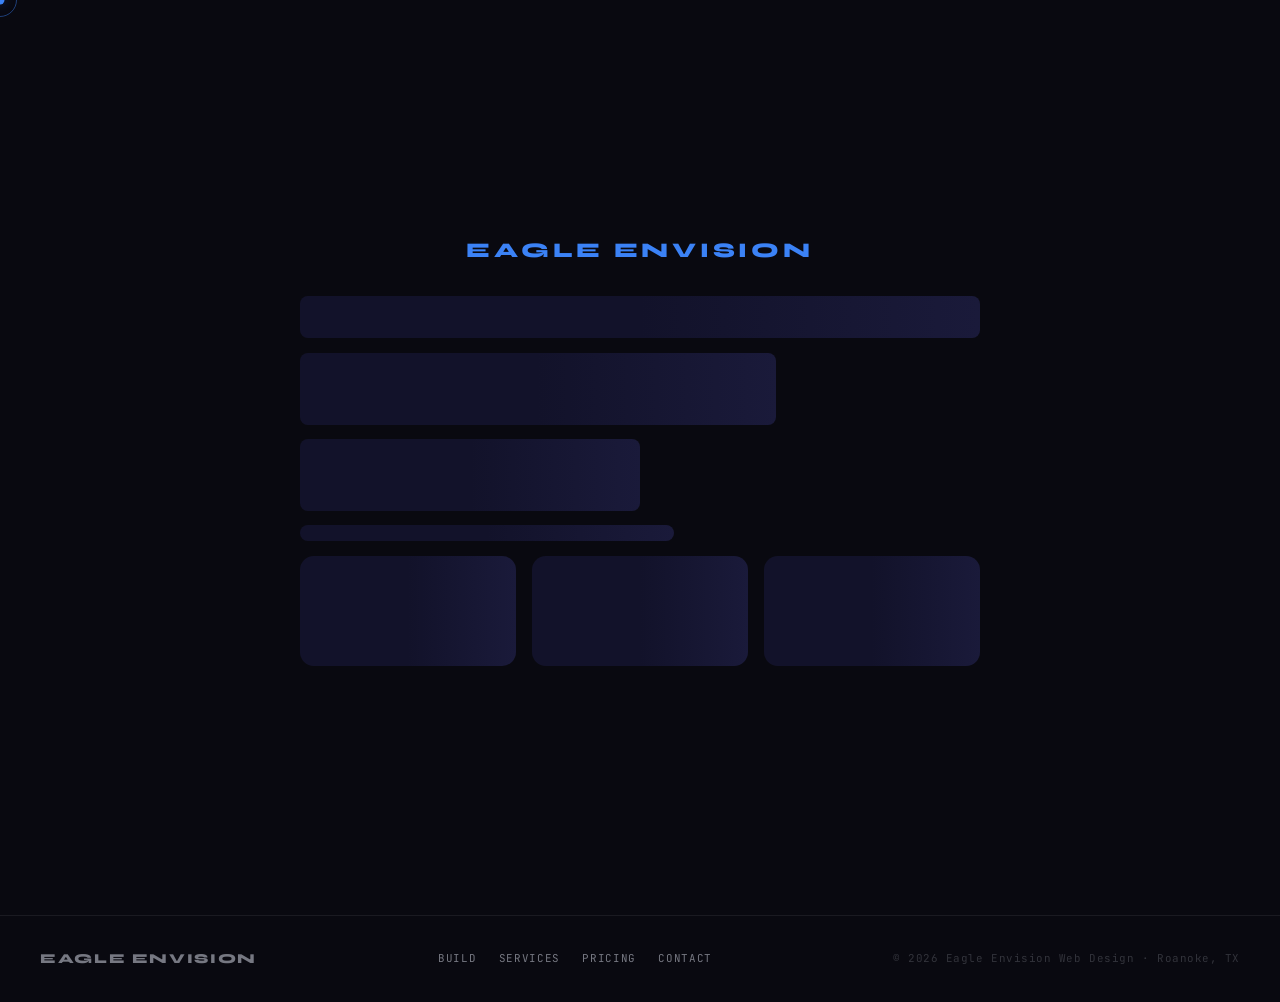
==== commit 68f70534: "Add files via upload" ====
--- a/index.html
+++ b/index.html
@@ -1,445 +1,290 @@
 <!DOCTYPE html>
 <html lang="en">
 <head>
-  <meta charset="UTF-8">
-  <meta name="viewport" content="width=device-width, initial-scale=1.0">
-  <meta name="description" content="Landmark Baptist Church — Grand Junction, CO. A warm, Bible-believing church family established in 2001. Join us Sundays at 10AM & 11AM.">
-  <title>Landmark Baptist Church | Grand Junction, CO</title>
-  <link rel="icon" type="image/png" href="logo.png">
-  <link rel="stylesheet" href="styles.css">
+<meta charset="UTF-8"/>
+<meta name="viewport" content="width=device-width,initial-scale=1.0"/>
+<title>Eagle Envision · Web Design Studio · Roanoke, TX</title>
+<link rel="preconnect" href="https://fonts.googleapis.com"/>
+<link rel="preconnect" href="https://fonts.gstatic.com" crossorigin/>
+<link href="https://fonts.googleapis.com/css2?family=Syne:wght@400;600;700;800&family=DM+Sans:wght@300;400;500&family=JetBrains+Mono:wght@400;500&display=swap" rel="stylesheet"/>
+<link rel="stylesheet" href="styles.css"/>
+<style>
+/* ─── HERO ─────────────────────────────────────────────── */
+.hero-page {
+  min-height: 100vh;
+  display: flex; align-items: center;
+  padding: 7rem 2.5rem 4rem;
+  position: relative; overflow: hidden;
+}
+.hero-inner {
+  max-width: 1180px; margin: 0 auto; width: 100%;
+  display: grid; grid-template-columns: 1fr 1fr;
+  gap: 3rem; align-items: center;
+}
+
+.hero-tag {
+  font-family: var(--font-mono); font-size: .72rem;
+  letter-spacing: .18em; color: var(--blue-bright);
+  text-transform: uppercase; margin-bottom: 1.3rem;
+  opacity: 0; animation: fadeUp .8s .3s forwards;
+}
+
+.hero-headline {
+  font-family: var(--font-head);
+  font-size: clamp(3rem,5.5vw,5.5rem);
+  font-weight: 800; line-height: .98; letter-spacing: -.03em;
+  margin-bottom: 1.4rem;
+  opacity: 0; animation: fadeUp .8s .45s forwards;
+}
+
+.hero-headline .line-1 { display: block; color: var(--white); }
+.hero-headline .line-2 { display: block; color: var(--white); }
+.hero-headline .line-3 {
+  display: block;
+  background: linear-gradient(120deg,#3B82F6 0%,#93C5FD 55%,#BFDBFE 100%);
+  -webkit-background-clip: text; -webkit-text-fill-color: transparent; background-clip: text;
+}
+
+/* Typewriter */
+.typewriter-wrap {
+  font-family: var(--font-mono);
+  font-size: clamp(.8rem,1.3vw,1rem);
+  color: var(--blue-light);
+  letter-spacing: .08em; margin-bottom: 1.6rem;
+  min-height: 1.6em;
+  opacity: 0; animation: fadeUp .8s .6s forwards;
+  display: flex; align-items: center; gap: .3rem;
+}
+.typewriter-prefix { color: var(--muted); }
+.typewriter-text { }
+.typewriter-cursor {
+  display: inline-block; width: 2px; height: 1.1em;
+  background: var(--blue-bright); vertical-align: middle;
+  animation: blink .75s step-end infinite;
+}
+@keyframes blink { 0%,100%{opacity:1;} 50%{opacity:0;} }
+
+.hero-sub {
+  font-size: clamp(.9rem,1.3vw,1.05rem); color: var(--muted);
+  line-height: 1.8; max-width: 440px; margin-bottom: 2.3rem;
+  opacity: 0; animation: fadeUp .8s .75s forwards;
+}
+.hero-btns {
+  display: flex; gap: 1rem; flex-wrap: wrap;
+  opacity: 0; animation: fadeUp .8s .9s forwards;
+}
+
+/* Eagle visual */
+.hero-eagle-wrap {
+  display: flex; flex-direction: column; align-items: center;
+  justify-content: center; gap: 2rem;
+  opacity: 0; animation: eagleIn 1.2s .55s forwards;
+}
+.eagle-glow-ring {
+  position: relative;
+  display: flex; align-items: center; justify-content: center;
+}
+.eagle-orbit {
+  position: absolute;
+  border: 1px solid rgba(59,130,246,.12);
+  border-radius: 50%; animation: spin 18s linear infinite;
+}
+.eagle-orbit-1 { width: 420px; height: 420px; }
+.eagle-orbit-2 { width: 310px; height: 310px; animation-direction: reverse; animation-duration: 12s; }
+
+.hero-eagle {
+  width: min(380px,100%); position: relative; z-index: 1;
+  mix-blend-mode: screen;
+  filter: invert(1) sepia(1) saturate(3) hue-rotate(195deg) brightness(1.15) contrast(1.05)
+          drop-shadow(0 0 28px rgba(59,130,246,.5))
+          drop-shadow(0 0 70px rgba(59,130,246,.18));
+  animation: float 6.5s ease-in-out infinite;
+}
+
+/* Stats strip */
+.hero-stats {
+  display: flex; gap: 2.5rem; flex-wrap: wrap;
+  opacity: 0; animation: fadeUp .8s 1.1s forwards;
+  padding-top: 1rem;
+  border-top: 1px solid var(--border);
+}
+.stat { }
+.stat-val { font-family: var(--font-head); font-size: 1.6rem; font-weight: 800; color: var(--blue-light); }
+.stat-lbl { font-family: var(--font-mono); font-size: .65rem; letter-spacing: .1em; color: var(--muted); text-transform: uppercase; }
+
+/* Scroll hint */
+.scroll-hint {
+  position: absolute; bottom: 2rem; left: 50%;
+  transform: translateX(-50%);
+  display: flex; flex-direction: column; align-items: center; gap: .35rem;
+  color: var(--muted); font-family: var(--font-mono); font-size: .64rem;
+  letter-spacing: .14em; text-transform: uppercase;
+  opacity: 0; animation: fadeUp .8s 1.5s forwards;
+}
+.scroll-hint .line {
+  width: 1px; height: 38px;
+  background: linear-gradient(to bottom, var(--blue-bright), transparent);
+  animation: scrollAnim 2s ease-in-out infinite;
+}
+@keyframes scrollAnim { 0%,100%{opacity:.5;transform:scaleY(1);} 50%{opacity:1;transform:scaleY(.55);} }
+@keyframes eagleIn { from{opacity:0;transform:scale(.82) translateY(18px);} to{opacity:1;transform:scale(1) translateY(0);} }
+
+@media (max-width:768px) {
+  .hero-inner { grid-template-columns: 1fr; text-align: center; }
+  .hero-eagle-wrap { order: -1; }
+  .hero-eagle { width: 240px; }
+  .hero-sub, .hero-sub + * { margin-left: auto; margin-right: auto; }
+  .hero-btns { justify-content: center; }
+  .hero-stats { justify-content: center; }
+  .eagle-orbit-1, .eagle-orbit-2 { display: none; }
+}
+</style>
 </head>
 <body>
-
-<!-- ══ HEADER ══ -->
-<header class="header" id="header">
-  <nav class="nav" aria-label="Main navigation">
-    <div class="nav__container">
-      <a href="index.html" class="nav__logo" aria-label="Landmark Baptist Church home">
-        <img src="logo.png" alt="Landmark Baptist Church" class="nav__logo-img">
-      </a>
-
-      <ul class="nav__menu" role="list">
-        <li><a href="index.html"      class="nav__link nav__link--active">Home</a></li>
-        <li><a href="connect.html"    class="nav__link">Connect</a></li>
-        <li><a href="ministries.html" class="nav__link">Ministries</a></li>
-        <li><a href="members.html"    class="nav__link">Members</a></li>
-        <li><a href="contact.html"    class="nav__link">Contact</a></li>
-        <li><a href="selah.html"      class="nav__link">Selah Coffee</a></li>
-      </ul>
-
-      <div class="nav__actions">
-        <a href="https://secure.anedot.com/landmark-baptist-church-of-grand-junction/donate"
-           target="_blank" rel="noopener noreferrer" class="btn btn--give">
-          <svg width="13" height="13" viewBox="0 0 24 24" fill="none" stroke="currentColor" stroke-width="2.5" aria-hidden="true">
-            <path d="M20.84 4.61a5.5 5.5 0 0 0-7.78 0L12 5.67l-1.06-1.06a5.5 5.5 0 0 0-7.78 7.78l1.06 1.06L12 21.23l7.78-7.78 1.06-1.06a5.5 5.5 0 0 0 0-7.78z"/>
-          </svg>
-          Give
-        </a>
-        <a href="https://www.youtube.com/channel/UC9e5AkM0uXpXWitTW93j7Hw"
-           target="_blank" rel="noopener noreferrer" class="btn btn--secondary btn--sm">
-          Watch Live
-        </a>
+<div class="cursor-dot" id="cursorDot"></div>
+<div class="cursor-ring" id="cursorRing"></div>
+
+<!-- PRELOADER -->
+<div id="preloader">
+  <p class="pre-logo">Eagle Envision</p>
+  <div class="skel-wrap">
+    <div class="skel skel-nav"></div>
+    <div class="skel skel-h1"></div>
+    <div class="skel skel-h2"></div>
+    <div class="skel skel-sub"></div>
+    <div class="skel-row">
+      <div class="skel skel-card"></div>
+      <div class="skel skel-card"></div>
+      <div class="skel skel-card"></div>
+    </div>
+  </div>
+</div>
+
+<canvas id="blob-canvas"></canvas>
+
+<!-- MOBILE MENU -->
+<div class="mobile-menu" id="mobileMenu">
+  <a href="index.html"    onclick="closeMenu()">Home</a>
+  <a href="build.html"    onclick="closeMenu()">What I Build</a>
+  <a href="services.html" onclick="closeMenu()">Services</a>
+  <a href="pricing.html"  onclick="closeMenu()">Pricing</a>
+  <a href="about.html"    onclick="closeMenu()">About</a>
+  <a href="contact.html"  onclick="closeMenu()">Contact</a>
+</div>
+
+<div id="main-content">
+  <!-- NAV -->
+  <nav id="navbar">
+    <a href="index.html" class="nav-logo">
+      <img src="thelogo.png" alt="Eagle Envision Logo" />
+      Eagle Envision
+    </a>
+    <ul class="nav-links">
+      <li><a href="build.html">What I Build</a></li>
+      <li><a href="services.html">Services</a></li>
+      <li><a href="pricing.html">Pricing</a></li>
+      <li><a href="about.html">About</a></li>
+      <li><a href="contact.html">Contact</a></li>
+    </ul>
+    <a href="contact.html" class="btn-nav">Start a project</a>
+    <button class="hamburger" id="hamburger" aria-label="Menu">
+      <span></span><span></span><span></span>
+    </button>
+  </nav>
+
+  <!-- HERO -->
+  <section class="hero-page">
+    <div class="hero-inner">
+      <div>
+        <div class="hero-tag">Roanoke, Texas · Web Design Studio</div>
+        <h1 class="hero-headline">
+          <span class="line-1">Eagle</span>
+          <span class="line-2">Envision</span>
+          <span class="line-3">Web Designer.</span>
+        </h1>
+
+        <div class="typewriter-wrap">
+          <span class="typewriter-prefix">Specializing in →</span>
+          <span class="typewriter-text" id="typewriterText"></span>
+          <span class="typewriter-cursor"></span>
+        </div>
+
+        <p class="hero-sub">
+          Bold, fast websites that give small businesses the brand recognition they deserve —
+          no terminals, no frameworks, no complexity. Pure HTML, CSS & JavaScript.
+        </p>
+        <div class="hero-btns">
+          <a href="contact.html" class="btn-primary">
+            Get a free quote
+            <svg width="16" height="16" viewBox="0 0 16 16" fill="none" stroke="currentColor" stroke-width="1.5" stroke-linecap="round" stroke-linejoin="round"><path d="M3 8h10M9 4l4 4-4 4"/></svg>
+          </a>
+          <a href="services.html" class="btn-ghost">
+            See what we do
+            <svg width="16" height="16" viewBox="0 0 16 16" fill="none" stroke="currentColor" stroke-width="1.5" stroke-linecap="round" stroke-linejoin="round"><path d="M8 3v10M3 9l5 4 5-4"/></svg>
+          </a>
+        </div>
+
+        <div class="hero-stats">
+          <div class="stat"><div class="stat-val">100%</div><div class="stat-lbl">Custom built</div></div>
+          <div class="stat"><div class="stat-val">1:1</div><div class="stat-lbl">Direct with founder</div></div>
+          <div class="stat"><div class="stat-val">DFW</div><div class="stat-lbl">Local & remote</div></div>
+          <div class="stat"><div class="stat-val">Fast</div><div class="stat-lbl">Weeks, not months</div></div>
+        </div>
       </div>
 
-      <button class="nav__hamburger" id="navHamburger" aria-label="Open menu" aria-expanded="false" aria-controls="navPanel">
-        <span></span><span></span><span></span>
-      </button>
-    </div>
-  </nav>
-</header>
-
-<!-- ══ SIDE PANEL OVERLAY ══ -->
-<div class="nav__overlay" id="navOverlay" aria-hidden="true"></div>
-
-<!-- ══ SIDE PANEL ══ -->
-<aside class="nav__panel" id="navPanel" role="dialog" aria-label="Navigation menu" aria-modal="true" hidden>
-  <div class="nav__panel-top">
-    <img src="logo.png" alt="Landmark Baptist Church" class="nav__panel-logo">
-    <button class="nav__panel-close" id="navPanelClose" aria-label="Close menu">&#10005;</button>
-  </div>
-
-  <nav class="nav__panel-links" aria-label="Mobile navigation">
-    <a href="index.html"      class="nav__panel-link">Home</a>
-    <a href="connect.html"    class="nav__panel-link">Connect</a>
-    <a href="ministries.html" class="nav__panel-link">Ministries</a>
-    <a href="members.html"    class="nav__panel-link">Members</a>
-    <a href="contact.html"    class="nav__panel-link">Contact</a>
-    <a href="selah.html"      class="nav__panel-link">Selah Coffee</a>
-  </nav>
-
-  <div class="nav__panel-footer">
-    <a href="https://secure.anedot.com/landmark-baptist-church-of-grand-junction/donate"
-       target="_blank" rel="noopener noreferrer" class="btn btn--primary">Give Online</a>
-    <a href="contact.html" class="btn btn--ghost">Plan A Visit</a>
-    <p class="nav__panel-info">
-      1600 Ute Avenue · Grand Junction, CO 81501<br>
-      (970) 243-7617 · Office: Tue–Fri 8am–5pm
-    </p>
-  </div>
-</aside>
-
-<main>
-
-  <!-- ══ HERO ══ -->
-  <section class="hero" id="home" aria-label="Welcome to Landmark Baptist Church">
-    <div class="hero__bg" aria-hidden="true"></div>
-
-    <!-- Mountain silhouette SVG -->
-    <svg class="hero__mountain" viewBox="0 0 1440 220" xmlns="http://www.w3.org/2000/svg" preserveAspectRatio="none" aria-hidden="true">
-      <path fill="rgba(175,92,51,0.18)" d="M0,200 L120,130 L260,170 L380,80 L500,140 L640,40 L760,120 L880,60 L1000,130 L1120,70 L1260,150 L1380,90 L1440,110 L1440,220 L0,220 Z"/>
-      <path fill="rgba(74,109,124,0.22)" d="M0,220 L80,170 L200,200 L340,140 L460,180 L580,110 L700,160 L840,100 L960,155 L1080,115 L1200,165 L1320,130 L1440,145 L1440,220 Z"/>
-    </svg>
-
-    <div class="hero__content">
-      <p class="hero__eyebrow" aria-hidden="true">Grand Junction, Colorado · Est. 2001</p>
-      <h1 class="hero__title">Landmark Baptist Church</h1>
-      <p class="hero__subtitle">
-        A warm, Bible-believing church family rooted in the heart of the Grand Valley.
-        Everyone is welcome here — come as you are.
-      </p>
-
-      <div class="hero__actions">
-        <a href="contact.html" class="btn btn--primary">
-          Plan Your First Visit
-          <svg width="14" height="14" viewBox="0 0 24 24" fill="none" stroke="currentColor" stroke-width="2.5" aria-hidden="true"><line x1="5" y1="12" x2="19" y2="12"/><polyline points="12 5 19 12 12 19"/></svg>
-        </a>
-        <a href="https://www.youtube.com/channel/UC9e5AkM0uXpXWitTW93j7Hw" target="_blank" rel="noopener noreferrer" class="btn btn--ghost">
-          Watch Online
-        </a>
-      </div>
-
-      <!-- Service times -->
-      <div class="hero__times" role="list" aria-label="Service times">
-        <div class="hero__time-item" role="listitem">
-          <span class="hero__time-day">Sunday</span>
-          <span class="hero__time-name">Sunday School</span>
-          <span class="hero__time-hour">10:00 AM</span>
-        </div>
-        <div class="hero__time-item" role="listitem">
-          <span class="hero__time-day">Sunday</span>
-          <span class="hero__time-name">Morning Worship</span>
-          <span class="hero__time-hour">11:00 AM</span>
-        </div>
-        <div class="hero__time-item" role="listitem">
-          <span class="hero__time-day">Sunday</span>
-          <span class="hero__time-name">Evening Service</span>
-          <span class="hero__time-hour">5:00 PM</span>
-        </div>
-        <div class="hero__time-item" role="listitem">
-          <span class="hero__time-day">Wednesday</span>
-          <span class="hero__time-name">Bible Study</span>
-          <span class="hero__time-hour">6:30 PM</span>
+      <div class="hero-eagle-wrap">
+        <div class="eagle-glow-ring">
+          <div class="eagle-orbit eagle-orbit-1"></div>
+          <div class="eagle-orbit eagle-orbit-2"></div>
+          <img src="thelogo.png" alt="Eagle Envision" class="hero-eagle" />
         </div>
       </div>
     </div>
+    <div class="scroll-hint"><span>explore</span><div class="line"></div></div>
   </section>
 
-  <!-- ══ HISTORY / ABOUT ══ -->
-  <section class="section section--light" id="about" aria-labelledby="aboutTitle">
-    <div class="container">
-      <div class="history__grid">
-
-        <div class="history__logo-ring" aria-hidden="true">
-          <img src="logo.png" alt="">
-        </div>
-
-        <div>
-          <span class="eyebrow">Our Story</span>
-          <h2 class="section__title" id="aboutTitle">A Church Built on<br><em>Faith &amp; Community</em></h2>
-          <div class="divider"></div>
-          <p>Established in May 2001 with just 20 people, God has blessed Landmark Baptist Church with tremendous growth, leading us to our beautiful campus on Ute Avenue in Grand Junction. What began with no chairs, no hymnals, and no offering plates has flourished into a thriving community of faith.</p>
-          <p style="margin-top:var(--sp-4);">Our mission is simple: <strong>Love. Share. Reach.</strong> We love God, share His Word, and reach our community with the life-changing message of the Gospel. We offer worship and ministry in both English and Spanish.</p>
-
-          <blockquote class="history__verse">
-            "O taste and see that the LORD is good: blessed is the man that trusteth in him."
-            <cite>— Psalm 34:8 (KJV)</cite>
-          </blockquote>
-
-          <div class="history__stat-row" role="list">
-            <div class="history__stat" role="listitem">
-              <span class="history__stat-num">2001</span>
-              <span class="history__stat-label">Founded</span>
-            </div>
-            <div class="history__stat" role="listitem">
-              <span class="history__stat-num">9+</span>
-              <span class="history__stat-label">Ministries</span>
-            </div>
-            <div class="history__stat" role="listitem">
-              <span class="history__stat-num">2</span>
-              <span class="history__stat-label">Languages</span>
-            </div>
-          </div>
-        </div>
-      </div>
+  <footer>
+    <div class="footer-logo">Eagle Envision</div>
+    <div class="footer-links">
+      <a href="build.html">Build</a>
+      <a href="services.html">Services</a>
+      <a href="pricing.html">Pricing</a>
+      <a href="contact.html">Contact</a>
     </div>
-  </section>
-
-  <!-- ══ PASTORS ══ -->
-  <section class="section section--cream" id="pastors" aria-labelledby="pastorsTitle">
-    <div class="container">
-      <div class="text-center" style="margin-bottom:var(--sp-12);">
-        <span class="eyebrow">Our Leadership</span>
-        <h2 class="section__title" id="pastorsTitle">Meet Our <em>Pastors</em></h2>
-        <div class="divider divider--center"></div>
-      </div>
-
-      <div class="pastors__grid">
-
-        <!-- Pastor Whiston -->
-        <article class="pastor-card">
-          <div class="pastor-card__img-wrap">
-            <img src="whistons.jpeg" alt="Pastor Jasper Whiston and family" class="pastor-card__img" loading="lazy">
-          </div>
-          <div class="pastor-card__body">
-            <p class="pastor-card__role">Senior Pastor</p>
-            <h3 class="pastor-card__name">Jasper Whiston</h3>
-            <p class="pastor-card__bio">Pastor Whiston leads Landmark Baptist Church with a heart for the Word of God and the people of Grand Junction. He and his family have anchored this congregation since its founding.</p>
-            <div class="pastor-card__contact">
-              <a href="contact.html">Contact the Church Office</a>
-              <a href="tel:+19702437617">(970) 243-7617</a>
-            </div>
-          </div>
-        </article>
-
-        <!-- Spencer Jones -->
-        <article class="pastor-card">
-          <div class="pastor-card__img-wrap">
-            <img src="spencerjones.png" alt="Youth Director Spencer Jones" class="pastor-card__img" loading="lazy">
-          </div>
-          <div class="pastor-card__body">
-            <p class="pastor-card__role">Youth Director</p>
-            <h3 class="pastor-card__name">Spencer Jones</h3>
-            <p class="pastor-card__bio">Spencer leads our teen and youth ministries with passion and purpose, including Colorado Teen Extreme and Wednesday outreach programs for young people across the Grand Valley.</p>
-            <div class="pastor-card__contact">
-              <a href="mailto:sjones@lbcgj.com">sjones@lbcgj.com</a>
-              <a href="tel:+19709781686">(970) 978-1686</a>
-            </div>
-          </div>
-        </article>
-
-        <!-- Jose Alvarez -->
-        <article class="pastor-card">
-          <div class="pastor-card__img-wrap">
-            <img src="josealvarez.png" alt="Spanish Pastor Jose Alvarez" class="pastor-card__img" loading="lazy">
-          </div>
-          <div class="pastor-card__body">
-            <p class="pastor-card__role">Spanish Pastor</p>
-            <h3 class="pastor-card__name">Jose Alvarez</h3>
-            <p class="pastor-card__bio">Pastor Alvarez leads Iglesia Bautista Los Linderos, our Spanish-language congregation. His ministry reaches families across the Grand Valley with the Gospel in their heart language.</p>
-            <div class="pastor-card__contact">
-              <a href="mailto:jalvarez@lbcgj.com">jalvarez@lbcgj.com</a>
-              <a href="tel:+19702004350">(970) 200-4350</a>
-            </div>
-          </div>
-        </article>
-
-      </div>
-    </div>
-  </section>
-
-  <!-- ══ WHAT WE BELIEVE ══ -->
-  <section class="section section--light" id="believe" aria-labelledby="believeTitle">
-    <div class="container">
-      <div class="believe__grid">
-
-        <div class="believe__intro">
-          <span class="eyebrow">Our Doctrine</span>
-          <h2 class="section__title" id="believeTitle">What We <em>Believe</em></h2>
-          <div class="divider"></div>
-          <p class="section__sub">We stand firmly on the Word of God. These are the foundational truths that guide everything we do at Landmark Baptist Church.</p>
-          <p style="margin-top:var(--sp-5); font-size:var(--text-sm); color:var(--espresso-light);">
-            We believe the King James Bible is the inspired, preserved Word of God — the final authority for faith and practice.
-          </p>
-        </div>
-
-        <div class="accordion" id="accordion" role="list">
-
-          <div class="accordion__item" role="listitem">
-            <button class="accordion__trigger" aria-expanded="false" aria-controls="acc-1">
-              <span class="accordion__label">I.</span>
-              <span class="accordion__title">The Bible</span>
-              <span class="accordion__icon" aria-hidden="true">+</span>
-            </button>
-            <div class="accordion__body" id="acc-1" role="region" aria-label="The Bible">
-              <div class="accordion__inner">
-                <p class="accordion__text">We believe the Holy Bible — both Old and New Testaments — is the verbally inspired, infallible, inerrant Word of God. The King James Bible is our preserved Word of God in English, and is the sole authority for all matters of faith, life, and practice.</p>
-              </div>
-            </div>
-          </div>
-
-          <div class="accordion__item" role="listitem">
-            <button class="accordion__trigger" aria-expanded="false" aria-controls="acc-2">
-              <span class="accordion__label">II.</span>
-              <span class="accordion__title">God the Father</span>
-              <span class="accordion__icon" aria-hidden="true">+</span>
-            </button>
-            <div class="accordion__body" id="acc-2" role="region" aria-label="God the Father">
-              <div class="accordion__inner">
-                <p class="accordion__text">We believe in one God, eternally existing in three Persons: Father, Son, and Holy Spirit. God is perfect, infinite, and the sovereign Creator and Sustainer of all things. He is holy, just, and full of mercy and love toward His creation.</p>
-              </div>
-            </div>
-          </div>
-
-          <div class="accordion__item" role="listitem">
-            <button class="accordion__trigger" aria-expanded="false" aria-controls="acc-3">
-              <span class="accordion__label">III.</span>
-              <span class="accordion__title">Jesus Christ</span>
-              <span class="accordion__icon" aria-hidden="true">+</span>
-            </button>
-            <div class="accordion__body" id="acc-3" role="region" aria-label="Jesus Christ">
-              <div class="accordion__inner">
-                <p class="accordion__text">We believe in the virgin birth, sinless life, substitutionary death, bodily resurrection, and ascension of Jesus Christ. He is both fully God and fully man. He is the only mediator between God and man, and salvation is found in Him alone.</p>
-              </div>
-            </div>
-          </div>
-
-          <div class="accordion__item" role="listitem">
-            <button class="accordion__trigger" aria-expanded="false" aria-controls="acc-4">
-              <span class="accordion__label">IV.</span>
-              <span class="accordion__title">The Holy Spirit</span>
-              <span class="accordion__icon" aria-hidden="true">+</span>
-            </button>
-            <div class="accordion__body" id="acc-4" role="region" aria-label="The Holy Spirit">
-              <div class="accordion__inner">
-                <p class="accordion__text">We believe in the personality and deity of the Holy Spirit, who convicts the world of sin, righteousness, and judgment. He regenerates believers at salvation, indwells and seals every believer, and empowers the church for service and witness.</p>
-              </div>
-            </div>
-          </div>
-
-          <div class="accordion__item" role="listitem">
-            <button class="accordion__trigger" aria-expanded="false" aria-controls="acc-5">
-              <span class="accordion__label">V.</span>
-              <span class="accordion__title">Salvation</span>
-              <span class="accordion__icon" aria-hidden="true">+</span>
-            </button>
-            <div class="accordion__body" id="acc-5" role="region" aria-label="Salvation">
-              <div class="accordion__inner">
-                <p class="accordion__text">We believe that all men are sinners by nature and by choice, and are under the condemnation of God. Salvation is by grace through faith in the shed blood of Jesus Christ alone — not by works. The believer is eternally secure in Christ.</p>
-              </div>
-            </div>
-          </div>
-
-          <div class="accordion__item" role="listitem">
-            <button class="accordion__trigger" aria-expanded="false" aria-controls="acc-6">
-              <span class="accordion__label">VI.</span>
-              <span class="accordion__title">The Church &amp; Ordinances</span>
-              <span class="accordion__icon" aria-hidden="true">+</span>
-            </button>
-            <div class="accordion__body" id="acc-6" role="region" aria-label="The Church and Ordinances">
-              <div class="accordion__inner">
-                <p class="accordion__text">We believe in the local, autonomous Baptist church as the expression of the body of Christ. We observe two ordinances: Baptism by immersion (for believers only) as a public declaration of faith, and the Lord's Supper as a memorial of Christ's sacrifice.</p>
-              </div>
-            </div>
-          </div>
-
-        </div>
-      </div>
-    </div>
-  </section>
-
-  <!-- ══ CTA STRIP ══ -->
-  <section class="cta-strip" aria-labelledby="ctaTitle">
-    <div class="container">
-      <div class="cta-strip__inner">
-        <div class="cta-strip__text">
-          <h2 class="section__title section__title--light" id="ctaTitle" style="font-size:var(--text-2xl);margin-bottom:var(--sp-3);">Ready to Take the Next Step?</h2>
-          <p>We'd love to meet you. Come visit us any Sunday morning or reach out — we'll answer any questions you have.</p>
-        </div>
-        <div style="display:flex;gap:var(--sp-4);flex-wrap:wrap;flex-shrink:0;">
-          <a href="contact.html" class="btn btn--school">Plan A Visit</a>
-          <a href="https://secure.anedot.com/landmark-baptist-church-of-grand-junction/donate" target="_blank" rel="noopener noreferrer" class="btn btn--outline-light">Give Online</a>
-        </div>
-      </div>
-    </div>
-  </section>
-
-  <!-- ══ SPANISH / IGLESIA ══ -->
-  <section class="section spanish" id="spanish" aria-labelledby="spanishTitle">
-    <div class="container">
-      <div class="spanish__grid">
-        <div>
-          <span class="spanish__tag">En Español</span>
-          <h2 class="section__title spanish__title" id="spanishTitle">Iglesia Bautista<br><em style="color:var(--terracotta-lt);">Los Linderos</em></h2>
-          <p class="spanish__body">Nuestra congregación en español se reúne en el mismo campus de Landmark Baptist Church. Todos son bienvenidos a adorar a Dios en su idioma natal.</p>
-          <p class="spanish__body">Our Spanish-language congregation meets at the same Landmark Baptist campus. All are welcome to worship God in their heart language.</p>
-          <div style="margin-top:var(--sp-6);">
-            <a href="contact.html" class="btn btn--outline-light">Contact Pastor Alvarez</a>
-          </div>
-        </div>
-
-        <div class="spanish__card">
-          <div class="spanish__pastor-img-wrap">
-            <img src="josealvarez.png" alt="Pastor Jose Alvarez" class="spanish__pastor-img" loading="lazy">
-          </div>
-          <h3 class="spanish__pastor-name">Jose Alvarez</h3>
-          <p class="spanish__pastor-role">Pastor — Iglesia Bautista Los Linderos</p>
-          <div class="spanish__pastor-contact">
-            <a href="mailto:jalvarez@lbcgj.com">jalvarez@lbcgj.com</a>
-            <a href="tel:+19702004350">(970) 200-4350</a>
-            <a href="https://maps.google.com/?q=1600+Ute+Avenue,+Grand+Junction,+CO" target="_blank" rel="noopener">1600 Ute Avenue · Grand Junction, CO 81501</a>
-          </div>
-        </div>
-      </div>
-    </div>
-  </section>
-
-</main>
-
-<!-- ══ FOOTER ══ -->
-<footer class="footer" aria-label="Site footer">
-  <div class="container">
-    <div class="footer__grid">
-
-      <div class="footer__brand">
-        <img src="logo.png" alt="Landmark Baptist Church" class="footer__logo">
-        <p class="footer__tagline">Love · Share · Reach</p>
-        <p class="footer__mission">2026 Theme: All Things Through Christ</p>
-      </div>
-
-      <div>
-        <h4 class="footer__col-title">Navigate</h4>
-        <ul class="footer__links">
-          <li><a href="index.html"      class="footer__link">Home</a></li>
-          <li><a href="connect.html"    class="footer__link">Connect</a></li>
-          <li><a href="ministries.html" class="footer__link">Ministries</a></li>
-          <li><a href="members.html"    class="footer__link">Members</a></li>
-          <li><a href="contact.html"    class="footer__link">Contact</a></li>
-          <li><a href="selah.html"      class="footer__link">Selah Coffee</a></li>
-        </ul>
-      </div>
-
-      <div>
-        <h4 class="footer__col-title">Service Times</h4>
-        <ul class="footer__links">
-          <li class="footer__link">Sun School · 10:00 AM</li>
-          <li class="footer__link">Worship · 11:00 AM</li>
-          <li class="footer__link">Evening · 5:00 PM</li>
-          <li class="footer__link">Wed Bible Study · 6:30 PM</li>
-          <li class="footer__link">RU Recovery · Fri 6:30 PM</li>
-        </ul>
-      </div>
-
-      <div>
-        <h4 class="footer__col-title">Find Us</h4>
-        <address class="footer__address">
-          1600 Ute Avenue<br>
-          Grand Junction, CO 81501<br>
-          <a href="tel:+19702437617">(970) 243-7617</a><br>
-          Office: Tue–Fri · 8am–5pm<br>
-          <a href="https://www.youtube.com/channel/UC9e5AkM0uXpXWitTW93j7Hw" target="_blank" rel="noopener" style="margin-top:var(--sp-2);display:inline-block;">YouTube ↗</a>
-        </address>
-      </div>
-
-    </div>
-
-    <div class="footer__bottom">
-      <p class="footer__copy">© <span id="yr">2026</span> Landmark Baptist Church · Grand Junction, CO · Founded 2001</p>
-      <a href="selah.html" class="selah-pill">☕ Selah Coffee Co.</a>
-    </div>
-  </div>
-</footer>
-
-<script src="script.js"></script>
-<script>document.getElementById('yr').textContent = new Date().getFullYear();</script>
+    <div class="footer-copy">© 2026 Eagle Envision Web Design · Roanoke, TX</div>
+  </footer>
+</div>
+
+<script src="main.js"></script>
+<script>
+/* ─── TYPEWRITER ─────────────────────────────────────────── */
+const phrases = [
+  'Hero Sections',
+  'Calls to Action',
+  'FAQ Sections',
+  'Brand Identity',
+  'Local SEO',
+  'Small Business Sites',
+  'Personal Websites',
+  'Landing Pages',
+];
+const el = document.getElementById('typewriterText');
+let pi = 0, ci = 0, deleting = false, pause = false;
+
+function type() {
+  if (pause) { setTimeout(type, 1600); pause = false; return; }
+  const phrase = phrases[pi];
+  if (!deleting) {
+    el.textContent = phrase.slice(0, ++ci);
+    if (ci === phrase.length) { pause = true; deleting = true; }
+    setTimeout(type, 75);
+  } else {
+    el.textContent = phrase.slice(0, --ci);
+    if (ci === 0) { deleting = false; pi = (pi + 1) % phrases.length; }
+    setTimeout(type, 38);
+  }
+}
+setTimeout(type, 1200);
+</script>
 </body>
 </html>
--- a/styles.css
+++ b/styles.css
@@ -1,706 +1,265 @@
-/* ============================================================
-   LANDMARK BAPTIST CHURCH — GLOBAL STYLESHEET
-   Stack: CSS3 · BEM · Grid · Flexbox · No external libraries
-   Palette: Cream #F3EBE1 · Espresso #3A2A1E · Terracotta #AF5C33 · Slate #4A6D7C
-   Fonts: Playfair Display · DM Sans
-   ============================================================ */
-
-@import url('https://fonts.googleapis.com/css2?family=Playfair+Display:ital,wght@0,400;0,600;0,700;0,900;1,400;1,700&family=DM+Sans:wght@300;400;500;600;700&display=swap');
-
-/* ── RESET ─────────────────────────────────────────────────── */
+/* ─── RESET & VARIABLES ─────────────────────────────────── */
 *, *::before, *::after { box-sizing: border-box; margin: 0; padding: 0; }
-html { font-size: 16px; scroll-behavior: smooth; -webkit-text-size-adjust: 100%; }
-body { line-height: 1.6; -webkit-font-smoothing: antialiased; }
-img, svg { display: block; max-width: 100%; }
-a { text-decoration: none; color: inherit; }
-ul, ol { list-style: none; }
-button { border: none; background: none; cursor: pointer; font: inherit; }
-input, textarea, select { font: inherit; }
-address { font-style: normal; }
-
-/* ── CUSTOM PROPERTIES ──────────────────────────────────────── */
+
 :root {
-  --cream:          #F3EBE1;
-  --cream-light:    #FAF5EF;
-  --cream-dark:     #E8DDD1;
-  --espresso:       #3A2A1E;
-  --espresso-mid:   #5C3D2E;
-  --espresso-light: #8A6552;
-  --terracotta:     #AF5C33;
-  --terracotta-dk:  #8A4020;
-  --terracotta-lt:  #C97D52;
-  --slate:          #4A6D7C;
-  --slate-dk:       #2F4F5E;
-  --slate-lt:       #6B8F9E;
-  --white:          #FFFFFF;
-  --burgundy:       #6B1A2A;
-  --burgundy-dk:    #4A0E1A;
-  --school-gold:    #C9A84C;
-
-  --font-serif: 'Playfair Display', Georgia, serif;
-  --font-sans:  'DM Sans', system-ui, sans-serif;
-
-  --text-xs:   clamp(0.70rem, 0.68rem + 0.10vw, 0.78rem);
-  --text-sm:   clamp(0.85rem, 0.82rem + 0.15vw, 0.95rem);
-  --text-base: clamp(1.00rem, 0.96rem + 0.20vw, 1.10rem);
-  --text-lg:   clamp(1.10rem, 1.05rem + 0.30vw, 1.30rem);
-  --text-xl:   clamp(1.25rem, 1.10rem + 0.70vw, 1.70rem);
-  --text-2xl:  clamp(1.50rem, 1.20rem + 1.20vw, 2.20rem);
-  --text-3xl:  clamp(1.90rem, 1.40rem + 2.00vw, 3.00rem);
-  --text-4xl:  clamp(2.40rem, 1.60rem + 3.50vw, 4.50rem);
-  --text-5xl:  clamp(3.00rem, 1.80rem + 5.00vw, 6.00rem);
-
-  --sp-1: 0.25rem; --sp-2: 0.50rem; --sp-3: 0.75rem;
-  --sp-4: 1.00rem; --sp-5: 1.25rem; --sp-6: 1.50rem;
-  --sp-8: 2.00rem; --sp-10: 2.50rem; --sp-12: 3.00rem;
-  --sp-16: 4.00rem; --sp-20: 5.00rem; --sp-24: 6.00rem;
-  --section-y: clamp(4rem, 8vw, 7rem);
-
-  --radius-sm:   8px;  --radius-md:  16px;
-  --radius-lg:   24px; --radius-xl:  36px;
-  --radius-full: 9999px;
-
-  --shadow-sm: 0 2px 8px rgba(58,42,30,0.10);
-  --shadow-md: 0 6px 20px rgba(58,42,30,0.13);
-  --shadow-lg: 0 12px 40px rgba(58,42,30,0.16);
-  --shadow-xl: 0 20px 60px rgba(58,42,30,0.20);
-
-  --ease: cubic-bezier(0.25, 0.46, 0.45, 0.94);
-  --t-fast: 0.18s; --t-mid: 0.30s; --t-slow: 0.50s;
-  --nav-h: 72px;
-}
-
-/* ── BASE ───────────────────────────────────────────────────── */
-body { font-family: var(--font-sans); font-size: var(--text-base); color: var(--espresso); background: var(--cream); }
-h1, h2, h3, h4 { font-family: var(--font-serif); line-height: 1.15; color: var(--espresso); }
-p { color: var(--espresso-mid); line-height: 1.75; }
-strong { color: var(--espresso); font-weight: 600; }
-
-/* ── LAYOUT ─────────────────────────────────────────────────── */
-.container { width: min(1200px, 100% - 2 * var(--sp-6)); margin-inline: auto; }
-.container--narrow { width: min(820px, 100% - 2 * var(--sp-6)); margin-inline: auto; }
-.section { padding-block: var(--section-y); }
-.section--sm { padding-block: clamp(2.5rem, 5vw, 4rem); }
-.section--dark { background: var(--espresso); color: var(--cream); }
-.section--cream { background: var(--cream); }
-.section--light { background: var(--cream-light); }
-.section--slate { background: var(--slate); color: var(--white); }
-.text-center { text-align: center; }
-
-/* ── EYEBROW ─────────────────────────────────────────────────── */
-.eyebrow {
-  display: inline-block;
-  font-family: var(--font-sans);
-  font-size: var(--text-xs);
-  font-weight: 700;
-  letter-spacing: 0.20em;
-  text-transform: uppercase;
-  color: var(--terracotta);
-  margin-bottom: var(--sp-3);
-}
-.eyebrow--light { color: rgba(243,235,225,0.65); }
-
-/* ── SECTION TITLE ───────────────────────────────────────────── */
-.section__title { font-size: var(--text-3xl); font-weight: 700; margin-bottom: var(--sp-5); }
-.section__title em { font-style: italic; color: var(--terracotta); }
-.section__title--light { color: var(--white); }
-.section__sub { font-size: var(--text-lg); color: var(--espresso-light); max-width: 58ch; line-height: 1.7; }
-.section__sub--light { color: rgba(243,235,225,0.75); }
-
-/* ── DIVIDER ─────────────────────────────────────────────────── */
-.divider { width: 48px; height: 3px; background: var(--terracotta); border-radius: 2px; margin-block: var(--sp-5); }
-.divider--center { margin-inline: auto; }
-.divider--light { background: rgba(243,235,225,0.40); }
-
-/* ── BUTTONS ─────────────────────────────────────────────────── */
-.btn {
-  display: inline-flex; align-items: center; gap: var(--sp-2);
-  padding: var(--sp-3) 1.75rem;
-  border-radius: var(--radius-full);
-  font-family: var(--font-sans); font-size: var(--text-sm); font-weight: 600;
-  letter-spacing: 0.04em;
-  transition: background var(--t-fast) var(--ease), color var(--t-fast) var(--ease),
-              transform var(--t-fast) var(--ease), box-shadow var(--t-fast) var(--ease);
-  cursor: pointer; white-space: nowrap; border: 2px solid transparent;
-}
-.btn:hover { transform: translateY(-2px); }
-
-.btn--primary { background: var(--terracotta); color: var(--white); box-shadow: 0 4px 16px rgba(175,92,51,0.30); }
-.btn--primary:hover { background: var(--terracotta-dk); box-shadow: 0 8px 28px rgba(175,92,51,0.42); }
-
-.btn--secondary { background: transparent; color: var(--espresso); border-color: var(--espresso); }
-.btn--secondary:hover { background: var(--espresso); color: var(--white); }
-
-.btn--ghost { background: rgba(255,255,255,0.12); color: var(--white); border-color: rgba(255,255,255,0.35); }
-.btn--ghost:hover { background: rgba(255,255,255,0.22); }
-
-.btn--give {
-  background: var(--terracotta); color: var(--white);
-  font-size: var(--text-xs); padding: var(--sp-2) var(--sp-5);
-  box-shadow: 0 4px 14px rgba(175,92,51,0.30);
-}
-.btn--give:hover { background: var(--terracotta-dk); }
-
-.btn--school { background: var(--white); color: var(--burgundy); font-weight: 700; box-shadow: 0 6px 20px rgba(0,0,0,0.20); }
-.btn--school:hover { background: var(--cream); transform: translateY(-2px); }
-
-.btn--sm { padding: var(--sp-2) var(--sp-5); font-size: var(--text-xs); }
-.btn--full { width: 100%; justify-content: center; }
-
-/* ══════════════════════════════════════════════════════════════
-   HEADER / NAVIGATION
-   ══════════════════════════════════════════════════════════════ */
-.header {
-  position: fixed; top: 0; left: 0; right: 0; z-index: 1000;
-  height: var(--nav-h);
-  background: rgba(243,235,225,0.95);
-  backdrop-filter: blur(16px); -webkit-backdrop-filter: blur(16px);
-  border-bottom: 1px solid rgba(58,42,30,0.08);
-  transition: box-shadow var(--t-mid) var(--ease);
-}
-.header--scrolled { box-shadow: var(--shadow-md); }
-
-.nav { height: 100%; }
-.nav__container {
+  --bg:         #090910;
+  --bg2:        #0E0E18;
+  --bg3:        #13131F;
+  --blue:       #1A44CC;
+  --blue-mid:   #2563EB;
+  --blue-bright:#3B82F6;
+  --blue-light: #93C5FD;
+  --blue-pale:  rgba(37,99,235,0.09);
+  --blue-glow:  rgba(37,99,235,0.38);
+  --white:      #EEF2FF;
+  --muted:      rgba(238,242,255,0.48);
+  --border:     rgba(255,255,255,0.07);
+  --glass:      rgba(255,255,255,0.035);
+  --radius:     18px;
+  --font-head:  'Syne', sans-serif;
+  --font-body:  'DM Sans', sans-serif;
+  --font-mono:  'JetBrains Mono', monospace;
+}
+
+html { scroll-behavior: smooth; }
+
+body {
+  background: var(--bg);
+  color: var(--white);
+  font-family: var(--font-body);
+  font-size: 16px;
+  line-height: 1.6;
+  overflow-x: hidden;
+  cursor: none;
+  min-height: 100vh;
+}
+
+/* ─── NOISE ─────────────────────────────────────────────── */
+body::before {
+  content: '';
+  position: fixed; inset: 0; z-index: 1;
+  pointer-events: none; opacity: .025;
+  background-image: url("data:image/svg+xml,%3Csvg viewBox='0 0 256 256' xmlns='http://www.w3.org/2000/svg'%3E%3Cfilter id='n'%3E%3CfeTurbulence type='fractalNoise' baseFrequency='0.9' numOctaves='4' stitchTiles='stitch'/%3E%3C/filter%3E%3Crect width='100%25' height='100%25' filter='url(%23n)'/%3E%3C/svg%3E");
+  background-size: 200px;
+}
+
+/* ─── BLOB CANVAS ───────────────────────────────────────── */
+#blob-canvas {
+  position: fixed; inset: 0; z-index: 0;
+  width: 100%; height: 100%; pointer-events: none;
+}
+
+/* ─── MAIN WRAPPER ──────────────────────────────────────── */
+#main-content { position: relative; z-index: 2; }
+
+/* ─── CUSTOM CURSOR ─────────────────────────────────────── */
+.cursor-dot {
+  position: fixed; top: 0; left: 0; z-index: 9999;
+  width: 9px; height: 9px; border-radius: 50%;
+  background: var(--blue-bright);
+  pointer-events: none; transform: translate(-50%,-50%);
+  box-shadow: 0 0 12px var(--blue-glow);
+  transition: opacity .2s;
+}
+.cursor-ring {
+  position: fixed; top: 0; left: 0; z-index: 9998;
+  width: 34px; height: 34px; border-radius: 50%;
+  border: 1px solid rgba(59,130,246,.45);
+  pointer-events: none; transform: translate(-50%,-50%);
+  transition: width .18s, height .18s, border-color .18s;
+}
+
+/* ─── NAV ───────────────────────────────────────────────── */
+nav {
+  position: fixed; top: 0; left: 0; right: 0; z-index: 200;
+  padding: 1.1rem 2.5rem;
   display: flex; align-items: center; justify-content: space-between;
-  height: 100%; gap: var(--sp-6);
-  width: min(1200px, 100% - 2 * var(--sp-6)); margin-inline: auto;
-}
-
-.nav__logo { display: flex; align-items: center; flex-shrink: 0; }
-.nav__logo-img { height: 50px; width: auto; object-fit: contain; }
-
-.nav__menu { display: flex; align-items: center; gap: var(--sp-1); flex: 1; justify-content: center; }
-
-.nav__link {
-  font-size: var(--text-sm); font-weight: 500; color: var(--espresso-mid);
-  padding: var(--sp-2) var(--sp-3); border-radius: var(--radius-sm);
-  transition: color var(--t-fast) var(--ease), background var(--t-fast) var(--ease);
-}
-.nav__link:hover { color: var(--terracotta); background: rgba(175,92,51,0.07); }
-.nav__link--active { color: var(--terracotta); font-weight: 600; }
-
-.nav__actions { display: flex; align-items: center; gap: var(--sp-3); flex-shrink: 0; }
-
-/* Hamburger button */
-.nav__hamburger {
-  display: none; flex-direction: column; justify-content: center;
-  align-items: center; gap: 5px; width: 40px; height: 40px;
-  border-radius: var(--radius-sm); transition: background var(--t-fast);
-}
-.nav__hamburger:hover { background: rgba(58,42,30,0.07); }
-.nav__hamburger span {
-  display: block; width: 22px; height: 2px;
-  background: var(--espresso); border-radius: 2px;
-  transition: transform var(--t-mid) var(--ease), opacity var(--t-mid) var(--ease);
-}
-.nav__hamburger.is-open span:nth-child(1) { transform: translateY(7px) rotate(45deg); }
-.nav__hamburger.is-open span:nth-child(2) { opacity: 0; transform: scaleX(0); }
-.nav__hamburger.is-open span:nth-child(3) { transform: translateY(-7px) rotate(-45deg); }
-
-/* ── SIDE PANEL ──────────────────────────────────────────────── */
-.nav__overlay {
-  position: fixed; inset: 0; background: rgba(13,13,13,0.55);
-  z-index: 1050; opacity: 0; pointer-events: none;
-  transition: opacity var(--t-slow) var(--ease);
-}
-.nav__overlay.is-open { opacity: 1; pointer-events: all; }
-
-.nav__panel {
-  position: fixed; top: 0; right: 0; bottom: 0;
-  width: min(340px, 88vw); background: var(--espresso);
-  z-index: 1100; transform: translateX(100%);
-  transition: transform var(--t-slow) var(--ease);
-  display: flex; flex-direction: column;
-  padding: var(--sp-8) var(--sp-8) var(--sp-12);
-  overflow-y: auto;
-}
-.nav__panel.is-open { transform: translateX(0); }
-
-.nav__panel-top {
-  display: flex; align-items: center; justify-content: space-between;
-  margin-bottom: var(--sp-10);
-}
-
-.nav__panel-logo {
-  height: 48px; width: auto; object-fit: contain;
-  filter: brightness(0) invert(1); opacity: 0.85;
-}
-
-.nav__panel-close {
-  color: rgba(243,235,225,0.65); font-size: 1.6rem; line-height: 1;
-  padding: var(--sp-2); transition: color var(--t-fast); background: none; border: none;
-  cursor: pointer;
-}
-.nav__panel-close:hover { color: var(--white); }
-
-.nav__panel-links { display: flex; flex-direction: column; gap: var(--sp-1); flex: 1; }
-
-.nav__panel-link {
-  font-family: var(--font-serif); font-size: var(--text-2xl); font-weight: 600;
-  color: rgba(243,235,225,0.72); padding: var(--sp-4) 0;
-  border-bottom: 1px solid rgba(243,235,225,0.08);
-  transition: color var(--t-fast) var(--ease), padding-left var(--t-mid) var(--ease);
-  display: block;
-}
-.nav__panel-link:hover { color: var(--terracotta-lt); padding-left: var(--sp-3); }
-
-.nav__panel-footer { margin-top: var(--sp-10); display: flex; flex-direction: column; gap: var(--sp-4); }
-.nav__panel-footer .btn { width: 100%; justify-content: center; }
-
-.nav__panel-info {
-  font-size: var(--text-xs); color: rgba(243,235,225,0.40);
-  line-height: 1.8; margin-top: var(--sp-4);
-}
-
-/* ══════════════════════════════════════════════════════════════
-   HERO (Home)
-   ══════════════════════════════════════════════════════════════ */
-.hero {
-  position: relative; min-height: 100svh;
-  display: flex; align-items: center;
-  overflow: hidden; padding-top: var(--nav-h);
-  background-color: #221610;
-}
-
-.hero__bg {
-  position: absolute; inset: 0;
-  background: linear-gradient(160deg, rgba(58,42,30,0.94) 0%, rgba(74,109,124,0.60) 55%, rgba(175,92,51,0.45) 100%);
-}
-
-.hero__mountain {
-  position: absolute; bottom: 0; left: 0; right: 0; pointer-events: none;
-}
-
-.hero__content {
+  backdrop-filter: blur(20px) saturate(140%);
+  background: rgba(9,9,16,.7);
+  border-bottom: 1px solid var(--border);
+  transition: background .3s;
+}
+nav.scrolled { background: rgba(9,9,16,.92); }
+
+.nav-logo {
+  font-family: var(--font-head);
+  font-weight: 800; font-size: 1.05rem;
+  letter-spacing: .14em; text-transform: uppercase;
+  color: var(--white); text-decoration: none;
+  display: flex; align-items: center; gap: .75rem;
+}
+.nav-logo img {
+  width: 34px; height: 34px; object-fit: contain;
+  mix-blend-mode: screen;
+  filter: invert(1) sepia(1) saturate(3) hue-rotate(195deg) brightness(1.2);
+  transition: filter .3s;
+}
+.nav-logo:hover img { filter: invert(1) sepia(1) saturate(4) hue-rotate(195deg) brightness(1.5) drop-shadow(0 0 8px var(--blue-bright)); }
+
+.nav-links { display: flex; gap: 2rem; list-style: none; }
+.nav-links a {
+  font-family: var(--font-mono); font-size: .72rem;
+  letter-spacing: .1em; color: var(--muted);
+  text-decoration: none; text-transform: uppercase;
+  transition: color .2s; padding: .25rem 0;
+  position: relative;
+}
+.nav-links a::after {
+  content: ''; position: absolute; bottom: 0; left: 0; right: 0;
+  height: 1px; background: var(--blue-bright);
+  transform: scaleX(0); transition: transform .25s;
+}
+.nav-links a:hover, .nav-links a.active { color: var(--blue-light); }
+.nav-links a:hover::after, .nav-links a.active::after { transform: scaleX(1); }
+
+.btn-nav {
+  font-family: var(--font-head); font-size: .82rem; font-weight: 700;
+  letter-spacing: .05em; padding: .6rem 1.4rem;
+  background: var(--blue-mid); color: #fff;
+  border: none; border-radius: 50px; cursor: none;
+  text-decoration: none;
+  box-shadow: 0 0 18px var(--blue-glow);
+  transition: box-shadow .25s, transform .2s, background .2s;
+}
+.btn-nav:hover { background: var(--blue-bright); box-shadow: 0 0 30px rgba(59,130,246,.55); transform: translateY(-1px); }
+
+/* Hamburger */
+.hamburger { display: none; flex-direction: column; gap: 5px; cursor: none; background: none; border: none; padding: 4px; }
+.hamburger span { display: block; width: 22px; height: 2px; background: var(--white); border-radius: 2px; transition: transform .3s, opacity .3s, width .3s; }
+.hamburger.open span:nth-child(1) { transform: translateY(7px) rotate(45deg); }
+.hamburger.open span:nth-child(2) { opacity: 0; width: 0; }
+.hamburger.open span:nth-child(3) { transform: translateY(-7px) rotate(-45deg); }
+
+.mobile-menu {
+  display: none; position: fixed; inset: 0; top: 68px; z-index: 199;
+  background: rgba(9,9,16,.97); backdrop-filter: blur(24px);
+  flex-direction: column; align-items: center; justify-content: center; gap: 2.2rem;
+}
+.mobile-menu.open { display: flex; }
+.mobile-menu a {
+  font-family: var(--font-head); font-size: clamp(1.6rem,5vw,2.4rem);
+  font-weight: 800; color: var(--white); text-decoration: none;
+  text-transform: uppercase; letter-spacing: .08em; transition: color .2s;
+}
+.mobile-menu a:hover { color: var(--blue-light); }
+
+/* ─── PAGE WRAPPER ──────────────────────────────────────── */
+.page { min-height: 100vh; padding: 8rem 2.5rem 5rem; position: relative; }
+.container { max-width: 1180px; margin: 0 auto; width: 100%; }
+
+/* ─── SECTION LABELS ────────────────────────────────────── */
+.section-tag {
+  font-family: var(--font-mono); font-size: .7rem;
+  letter-spacing: .2em; color: var(--blue-bright);
+  text-transform: uppercase; margin-bottom: .9rem;
+  display: flex; align-items: center; gap: .6rem;
+}
+.section-tag::after { content: ''; width: 48px; height: 1px; background: var(--blue-bright); opacity: .35; }
+
+.section-title {
+  font-family: var(--font-head); font-size: clamp(2rem,4vw,3.2rem);
+  font-weight: 800; line-height: 1.08; letter-spacing: -.02em; margin-bottom: 1rem;
+}
+.section-sub { font-size: 1rem; color: var(--muted); max-width: 520px; line-height: 1.8; margin-bottom: 3.5rem; }
+
+/* ─── GLASS CARD ────────────────────────────────────────── */
+.glass {
+  background: var(--glass);
+  backdrop-filter: blur(14px);
+  border: 1px solid var(--border);
+  border-radius: var(--radius);
+}
+
+/* ─── BUTTONS ───────────────────────────────────────────── */
+.btn-primary {
+  font-family: var(--font-head); font-size: .88rem; font-weight: 700;
+  padding: .85rem 2rem; border-radius: 50px;
+  background: var(--blue-mid); color: #fff; border: none; cursor: none;
+  text-decoration: none; display: inline-flex; align-items: center; gap: .5rem;
+  box-shadow: 0 0 22px var(--blue-glow);
+  transition: all .25s;
+}
+.btn-primary:hover { background: var(--blue-bright); box-shadow: 0 0 38px rgba(59,130,246,.6); transform: translateY(-2px); }
+
+.btn-ghost {
+  font-family: var(--font-head); font-size: .88rem; font-weight: 600;
+  padding: .85rem 2rem; border-radius: 50px;
+  background: transparent; color: var(--white);
+  border: 1px solid var(--border); cursor: none;
+  text-decoration: none; display: inline-flex; align-items: center; gap: .5rem;
+  backdrop-filter: blur(8px); transition: all .25s;
+}
+.btn-ghost:hover { border-color: rgba(59,130,246,.45); background: var(--blue-pale); transform: translateY(-2px); }
+
+/* ─── REVEAL ANIMATION ──────────────────────────────────── */
+.reveal { opacity: 0; transform: translateY(28px); transition: opacity .7s ease, transform .7s ease; }
+.reveal.visible { opacity: 1; transform: translateY(0); }
+
+/* ─── ICON BOXES ────────────────────────────────────────── */
+.icon-box {
+  width: 44px; height: 44px; border-radius: 12px;
+  background: var(--blue-pale);
+  border: 1px solid rgba(59,130,246,.22);
+  display: flex; align-items: center; justify-content: center;
+  margin-bottom: 1.2rem; flex-shrink: 0;
+  box-shadow: 0 0 12px rgba(59,130,246,.12);
+  transition: box-shadow .3s;
+}
+.icon-box svg { width: 20px; height: 20px; stroke: var(--blue-light); fill: none; stroke-width: 1.6; stroke-linecap: round; stroke-linejoin: round; }
+
+/* ─── BADGE ─────────────────────────────────────────────── */
+.badge {
+  display: inline-flex; align-items: center; gap: .4rem;
+  font-family: var(--font-mono); font-size: .7rem;
+  padding: .3rem .8rem; background: rgba(59,130,246,.1);
+  border: 1px solid rgba(59,130,246,.22);
+  border-radius: 50px; color: var(--blue-light);
+  letter-spacing: .06em; text-transform: uppercase;
+}
+.badge .dot { width: 6px; height: 6px; border-radius: 50%; background: #22c55e; box-shadow: 0 0 6px #22c55e; }
+
+/* ─── FOOTER ─────────────────────────────────────────────── */
+footer {
+  padding: 2rem 2.5rem;
+  background: var(--bg);
+  border-top: 1px solid var(--border);
+  display: flex; align-items: center; justify-content: space-between; flex-wrap: wrap; gap: 1rem;
   position: relative; z-index: 2;
-  width: min(900px, 100% - 2 * var(--sp-8)); margin-inline: auto;
-  padding-block: var(--sp-20); text-align: center;
-}
-
-.hero__eyebrow {
-  display: inline-flex; align-items: center; gap: var(--sp-3);
-  font-size: var(--text-xs); font-weight: 700; letter-spacing: 0.25em;
-  text-transform: uppercase; color: var(--terracotta-lt); margin-bottom: var(--sp-5);
-}
-.hero__eyebrow::before, .hero__eyebrow::after {
-  content: ''; display: block; width: 36px; height: 1px;
-  background: var(--terracotta-lt); opacity: 0.6;
-}
-
-.hero__title {
-  font-family: var(--font-serif); font-size: var(--text-5xl);
-  font-weight: 900; color: var(--white);
-  line-height: 1.05; letter-spacing: -0.02em; margin-bottom: var(--sp-6);
-}
-
-.hero__subtitle {
-  font-size: var(--text-lg); color: rgba(243,235,225,0.80);
-  font-weight: 300; max-width: 52ch; margin-inline: auto;
-  margin-bottom: var(--sp-10); line-height: 1.65;
-}
-
-.hero__actions {
-  display: flex; flex-wrap: wrap; gap: var(--sp-4);
-  justify-content: center; margin-bottom: var(--sp-16);
-}
-
-/* Service times grid in hero */
-.hero__times {
-  display: grid; grid-template-columns: repeat(4, 1fr);
-  gap: 1px; background: rgba(255,255,255,0.10);
-  border: 1px solid rgba(255,255,255,0.14);
-  border-radius: var(--radius-lg); overflow: hidden;
-  backdrop-filter: blur(20px); -webkit-backdrop-filter: blur(20px);
-  max-width: 780px; margin-inline: auto;
-}
-
-.hero__time-item {
-  background: rgba(20,12,6,0.58); padding: var(--sp-6) var(--sp-4);
-  text-align: center; transition: background var(--t-fast);
-}
-.hero__time-item:hover { background: rgba(175,92,51,0.22); }
-
-.hero__time-day {
-  display: block; font-size: var(--text-xs); font-weight: 700;
-  letter-spacing: 0.18em; text-transform: uppercase;
-  color: var(--terracotta-lt); margin-bottom: var(--sp-2);
-}
-
-.hero__time-name {
-  display: block; font-family: var(--font-serif); font-size: var(--text-base);
-  font-weight: 600; color: var(--white); margin-bottom: var(--sp-1);
-}
-
-.hero__time-hour {
-  display: block; font-size: var(--text-xs);
-  color: rgba(243,235,225,0.58); letter-spacing: 0.05em;
-}
-
-/* ── PAGE HERO (inner pages) ─────────────────────────────────── */
-.page-hero {
-  padding-top: calc(var(--nav-h) + clamp(3rem, 6vw, 5rem));
-  padding-bottom: clamp(3rem, 6vw, 5rem);
-  background: linear-gradient(135deg, var(--espresso) 0%, var(--slate-dk) 100%);
-  position: relative; overflow: hidden;
-}
-.page-hero::before {
-  content: ''; position: absolute; inset: 0;
-  background: repeating-linear-gradient(-45deg, transparent 0px, transparent 40px,
-    rgba(255,255,255,0.012) 40px, rgba(255,255,255,0.012) 41px);
-}
-.page-hero--terra { background: linear-gradient(135deg, var(--terracotta-dk) 0%, var(--terracotta) 100%); }
-.page-hero__inner { position: relative; z-index: 1; }
-.page-hero__title { font-size: var(--text-4xl); font-weight: 900; color: var(--white); margin-bottom: var(--sp-4); }
-.page-hero__sub { font-size: var(--text-lg); color: rgba(243,235,225,0.78); max-width: 56ch; line-height: 1.65; }
-
-/* ══════════════════════════════════════════════════════════════
-   HOME — HISTORY / ABOUT
-   ══════════════════════════════════════════════════════════════ */
-.history__grid { display: grid; grid-template-columns: 1fr 1fr; gap: clamp(3rem, 6vw, 6rem); align-items: center; }
-
-.history__logo-ring {
-  width: clamp(220px, 32vw, 340px); aspect-ratio: 1; border-radius: 50%;
-  background: var(--cream-dark); border: 2px solid rgba(175,92,51,0.18);
-  display: flex; align-items: center; justify-content: center;
-  box-shadow: var(--shadow-lg); margin-inline: auto;
-}
-.history__logo-ring img { width: 72%; height: auto; object-fit: contain; }
-
-.history__stat-row { display: grid; grid-template-columns: repeat(3, 1fr); gap: var(--sp-4); margin-top: var(--sp-8); }
-.history__stat {
-  text-align: center; padding: var(--sp-5);
-  background: var(--cream-light); border-radius: var(--radius-md);
-  border: 1px solid var(--cream-dark); box-shadow: var(--shadow-sm);
-}
-.history__stat-num { display: block; font-family: var(--font-serif); font-size: var(--text-2xl); font-weight: 900; color: var(--terracotta); line-height: 1; margin-bottom: var(--sp-2); }
-.history__stat-label { font-size: var(--text-xs); font-weight: 600; letter-spacing: 0.10em; text-transform: uppercase; color: var(--espresso-light); }
-
-.history__verse { border-left: 3px solid var(--terracotta); padding-left: var(--sp-5); margin-top: var(--sp-6); font-family: var(--font-serif); font-style: italic; font-size: var(--text-lg); color: var(--espresso); line-height: 1.6; }
-.history__verse cite { display: block; font-style: normal; font-family: var(--font-sans); font-size: var(--text-xs); font-weight: 600; letter-spacing: 0.10em; color: var(--terracotta); margin-top: var(--sp-3); }
-
-/* ── PASTOR CARDS ─────────────────────────────────────────────── */
-.pastors__grid { display: grid; grid-template-columns: repeat(3, 1fr); gap: var(--sp-6); }
-.pastor-card {
-  background: var(--white); border-radius: var(--radius-lg); overflow: hidden;
-  box-shadow: var(--shadow-md); border: 1px solid var(--cream-dark);
-  transition: transform var(--t-mid) var(--ease), box-shadow var(--t-mid) var(--ease);
-}
-.pastor-card:hover { transform: translateY(-6px); box-shadow: var(--shadow-xl); }
-
-.pastor-card__img-wrap { aspect-ratio: 4/3; overflow: hidden; background: var(--cream-dark); }
-.pastor-card__img { width: 100%; height: 100%; object-fit: cover; object-position: center top; transition: transform var(--t-slow) var(--ease); }
-.pastor-card:hover .pastor-card__img { transform: scale(1.04); }
-.pastor-card__body { padding: var(--sp-6); }
-.pastor-card__role { font-size: var(--text-xs); font-weight: 700; letter-spacing: 0.15em; text-transform: uppercase; color: var(--terracotta); margin-bottom: var(--sp-2); }
-.pastor-card__name { font-family: var(--font-serif); font-size: var(--text-xl); font-weight: 700; color: var(--espresso); margin-bottom: var(--sp-3); }
-.pastor-card__bio { font-size: var(--text-sm); color: var(--espresso-light); line-height: 1.7; margin-bottom: var(--sp-4); }
-.pastor-card__contact a { display: block; font-size: var(--text-xs); color: var(--slate); font-weight: 500; margin-bottom: var(--sp-1); transition: color var(--t-fast); }
-.pastor-card__contact a:hover { color: var(--terracotta); }
-
-/* ── WHAT WE BELIEVE — CSS ACCORDION ─────────────────────────── */
-.believe__grid { display: grid; grid-template-columns: 1fr 1fr; gap: clamp(3rem, 6vw, 6rem); align-items: start; }
-.believe__intro { position: sticky; top: calc(var(--nav-h) + 2rem); }
-.believe__big-num { font-family: var(--font-serif); font-size: clamp(5rem, 12vw, 9rem); font-weight: 900; color: rgba(175,92,51,0.07); line-height: 1; margin-bottom: var(--sp-4); }
-
-.accordion { display: flex; flex-direction: column; gap: var(--sp-2); }
-.accordion__item {
-  background: var(--white); border-radius: var(--radius-md);
-  border: 1px solid var(--cream-dark); overflow: hidden;
-  box-shadow: var(--shadow-sm); transition: box-shadow var(--t-fast);
-}
-.accordion__item:hover { box-shadow: var(--shadow-md); }
-
-.accordion__trigger {
-  width: 100%; display: flex; align-items: center;
-  justify-content: space-between; gap: var(--sp-4);
-  padding: var(--sp-5) var(--sp-6); text-align: left; cursor: pointer;
-  background: none; font-family: var(--font-sans); color: var(--espresso);
-  transition: background var(--t-fast);
-}
-.accordion__trigger:hover { background: var(--cream-light); }
-
-.accordion__label { font-size: var(--text-xs); font-weight: 700; letter-spacing: 0.06em; color: var(--terracotta); }
-.accordion__title { font-family: var(--font-serif); font-size: var(--text-base); font-weight: 600; color: var(--espresso); flex: 1; }
-
-.accordion__icon {
-  width: 24px; height: 24px; border-radius: 50%;
-  border: 1.5px solid var(--cream-dark);
-  display: flex; align-items: center; justify-content: center; flex-shrink: 0;
-  color: var(--espresso-light); font-size: 1.1rem; line-height: 1;
-  transition: transform var(--t-mid) var(--ease), background var(--t-fast), border-color var(--t-fast);
-}
-.accordion__item--open .accordion__icon { transform: rotate(45deg); background: var(--terracotta); border-color: var(--terracotta); color: var(--white); }
-
-.accordion__body { display: grid; grid-template-rows: 0fr; transition: grid-template-rows var(--t-mid) var(--ease); }
-.accordion__item--open .accordion__body { grid-template-rows: 1fr; }
-.accordion__inner { overflow: hidden; padding: 0 var(--sp-6); }
-.accordion__item--open .accordion__inner { padding: 0 var(--sp-6) var(--sp-5); }
-.accordion__text { font-size: var(--text-sm); color: var(--espresso-mid); line-height: 1.75; }
-
-/* ── CTA STRIP ────────────────────────────────────────────────── */
-.cta-strip { background: linear-gradient(135deg, var(--terracotta-dk) 0%, var(--terracotta) 100%); padding-block: clamp(3rem, 5vw, 4.5rem); }
-.cta-strip__inner { display: flex; align-items: center; justify-content: space-between; gap: var(--sp-8); flex-wrap: wrap; }
-.cta-strip__text h2 { color: var(--white); margin-bottom: var(--sp-3); }
-.cta-strip__text p  { color: rgba(255,255,255,0.80); max-width: 50ch; }
-
-/* ── SPANISH SECTION ──────────────────────────────────────────── */
-.spanish { background: var(--slate); position: relative; overflow: hidden; }
-.spanish::before { content: ''; position: absolute; inset: 0; background: radial-gradient(ellipse at 80% 50%, rgba(74,109,124,0.4) 0%, transparent 70%); }
-.spanish__grid { position: relative; z-index: 1; display: grid; grid-template-columns: 1fr 1fr; gap: var(--sp-16); align-items: center; }
-.spanish__tag { display: inline-block; background: rgba(243,235,225,0.12); color: var(--cream); font-size: var(--text-xs); font-weight: 700; letter-spacing: 0.18em; text-transform: uppercase; padding: var(--sp-2) var(--sp-4); border-radius: var(--radius-full); border: 1px solid rgba(243,235,225,0.22); margin-bottom: var(--sp-5); }
-.spanish__title { color: var(--white); margin-bottom: var(--sp-4); }
-.spanish__body  { color: rgba(243,235,225,0.75); margin-bottom: var(--sp-6); }
-.spanish__card { background: rgba(243,235,225,0.10); border: 1px solid rgba(243,235,225,0.15); border-radius: var(--radius-lg); padding: var(--sp-6); backdrop-filter: blur(12px); }
-.spanish__pastor-img-wrap { width: 72px; height: 72px; border-radius: 50%; overflow: hidden; margin-bottom: var(--sp-4); border: 2px solid rgba(243,235,225,0.30); }
-.spanish__pastor-img { width: 100%; height: 100%; object-fit: cover; object-position: center top; }
-.spanish__pastor-name { font-family: var(--font-serif); font-size: var(--text-xl); color: var(--white); margin-bottom: var(--sp-2); }
-.spanish__pastor-role { font-size: var(--text-xs); font-weight: 600; letter-spacing: 0.12em; text-transform: uppercase; color: rgba(243,235,225,0.55); margin-bottom: var(--sp-4); }
-.spanish__pastor-contact a { display: block; font-size: var(--text-sm); color: rgba(243,235,225,0.72); transition: color var(--t-fast); margin-bottom: var(--sp-1); }
-.spanish__pastor-contact a:hover { color: var(--white); }
-
-/* ══════════════════════════════════════════════════════════════
-   CONNECT PAGE — BENTO GRID
-   ══════════════════════════════════════════════════════════════ */
-.bento { display: grid; grid-template-columns: repeat(12, 1fr); grid-auto-rows: minmax(160px, auto); gap: var(--sp-4); }
-.bento-card {
-  background: var(--white); border-radius: var(--radius-lg);
-  padding: 1.75rem; box-shadow: var(--shadow-sm); border: 1px solid var(--cream-dark);
-  transition: transform var(--t-mid) var(--ease), box-shadow var(--t-mid) var(--ease);
-  overflow: hidden; position: relative;
-}
-.bento-card:hover { transform: translateY(-4px); box-shadow: var(--shadow-lg); }
-
-.bento-card--w8  { grid-column: span 8; }
-.bento-card--w4  { grid-column: span 4; }
-.bento-card--w6  { grid-column: span 6; }
-.bento-card--w5  { grid-column: span 5; }
-.bento-card--w7  { grid-column: span 7; }
-.bento-card--w3  { grid-column: span 3; }
-.bento-card--w12 { grid-column: span 12; }
-.bento-card--row2 { grid-row: span 2; }
-
-.bento-card--terra { background: linear-gradient(135deg, var(--terracotta) 0%, var(--terracotta-dk) 100%); color: var(--white); border-color: transparent; }
-.bento-card--slate { background: linear-gradient(135deg, var(--slate) 0%, var(--slate-dk) 100%); color: var(--white); border-color: transparent; }
-.bento-card--espresso { background: linear-gradient(135deg, var(--espresso) 0%, #251810 100%); color: var(--white); border-color: transparent; }
-.bento-card--cream { background: var(--cream-light); border-color: var(--cream-dark); }
-
-.bento-card__eyebrow { font-size: var(--text-xs); font-weight: 700; letter-spacing: 0.18em; text-transform: uppercase; color: var(--terracotta); margin-bottom: var(--sp-3); }
-.bento-card--terra .bento-card__eyebrow,
-.bento-card--slate .bento-card__eyebrow,
-.bento-card--espresso .bento-card__eyebrow { color: rgba(243,235,225,0.60); }
-
-.bento-card__title { font-family: var(--font-serif); font-size: var(--text-2xl); font-weight: 700; color: var(--espresso); margin-bottom: var(--sp-3); line-height: 1.2; }
-.bento-card--terra .bento-card__title,
-.bento-card--slate .bento-card__title,
-.bento-card--espresso .bento-card__title { color: var(--white); }
-
-.bento-card__body { font-size: var(--text-sm); color: var(--espresso-light); line-height: 1.7; margin-bottom: var(--sp-5); }
-.bento-card--terra .bento-card__body,
-.bento-card--slate .bento-card__body,
-.bento-card--espresso .bento-card__body { color: rgba(243,235,225,0.75); }
-
-.bento-card__icon { width: 48px; height: 48px; border-radius: var(--radius-md); background: rgba(175,92,51,0.10); display: flex; align-items: center; justify-content: center; margin-bottom: var(--sp-4); color: var(--terracotta); }
-.bento-card--terra .bento-card__icon,
-.bento-card--slate .bento-card__icon,
-.bento-card--espresso .bento-card__icon { background: rgba(255,255,255,0.15); color: var(--white); }
-
-.bento-card__list { display: flex; flex-direction: column; gap: var(--sp-2); }
-.bento-card__list-item { display: flex; align-items: center; gap: var(--sp-2); font-size: var(--text-sm); color: var(--espresso-mid); }
-.bento-card--terra .bento-card__list-item,
-.bento-card--slate .bento-card__list-item,
-.bento-card--espresso .bento-card__list-item { color: rgba(243,235,225,0.80); }
-.bento-card__list-dot { width: 5px; height: 5px; border-radius: 50%; background: var(--terracotta); flex-shrink: 0; }
-.bento-card--terra .bento-card__list-dot,
-.bento-card--slate .bento-card__list-dot,
-.bento-card--espresso .bento-card__list-dot { background: rgba(243,235,225,0.45); }
-.bento-card__bg-num { position: absolute; right: 1rem; bottom: 0.5rem; font-family: var(--font-serif); font-size: clamp(4rem, 8vw, 7rem); font-weight: 900; line-height: 1; opacity: 0.06; pointer-events: none; user-select: none; }
-
-/* ══════════════════════════════════════════════════════════════
-   MINISTRIES
-   ══════════════════════════════════════════════════════════════ */
-.ru__grid { display: grid; grid-template-columns: 1fr 1fr; gap: clamp(3rem, 6vw, 6rem); align-items: start; }
-.ru__logo-card { background: var(--espresso); border-radius: var(--radius-xl); padding: var(--sp-10); display: flex; align-items: center; justify-content: center; aspect-ratio: 1; box-shadow: var(--shadow-xl); }
-.ru__logo-img { width: 80%; height: auto; object-fit: contain; }
-
-.ru__meta { display: flex; flex-direction: column; gap: var(--sp-3); margin-block: var(--sp-6); }
-.ru__meta-item { display: flex; align-items: center; gap: var(--sp-4); padding: var(--sp-4) var(--sp-5); background: var(--cream-light); border-radius: var(--radius-md); border: 1px solid var(--cream-dark); }
-.ru__meta-icon { width: 36px; height: 36px; border-radius: var(--radius-sm); background: rgba(175,92,51,0.10); color: var(--terracotta); display: flex; align-items: center; justify-content: center; flex-shrink: 0; }
-.ru__meta-label { font-size: var(--text-xs); font-weight: 700; letter-spacing: 0.10em; text-transform: uppercase; color: var(--espresso-light); margin-bottom: 2px; }
-.ru__meta-value { font-size: var(--text-sm); font-weight: 600; color: var(--espresso); }
-
-/* School */
-.school { background: linear-gradient(135deg, var(--burgundy-dk) 0%, var(--burgundy) 100%); position: relative; overflow: hidden; }
-.school::before { content: ''; position: absolute; inset: 0; background: repeating-linear-gradient(-60deg, transparent 0, transparent 40px, rgba(255,255,255,0.02) 40px, rgba(255,255,255,0.02) 41px); }
-.school__grid { position: relative; z-index: 1; display: grid; grid-template-columns: auto 1fr; gap: clamp(3rem, 6vw, 6rem); align-items: center; }
-.school__logo-wrap { width: clamp(130px, 18vw, 200px); aspect-ratio: 1; border-radius: 50%; background: rgba(255,255,255,0.95); display: flex; align-items: center; justify-content: center; padding: var(--sp-5); box-shadow: var(--shadow-xl); flex-shrink: 0; }
-.school__logo-img { width: 100%; height: auto; object-fit: contain; }
-.school__tag { display: inline-block; background: rgba(255,255,255,0.14); color: rgba(255,255,255,0.85); font-size: var(--text-xs); font-weight: 700; letter-spacing: 0.18em; text-transform: uppercase; padding: var(--sp-2) var(--sp-4); border-radius: var(--radius-full); border: 1px solid rgba(255,255,255,0.22); margin-bottom: var(--sp-4); }
-.school__title { color: var(--white); margin-bottom: var(--sp-4); }
-.school__body  { color: rgba(255,255,255,0.78); margin-bottom: var(--sp-6); }
-.school__features { display: flex; flex-direction: column; gap: var(--sp-3); margin-bottom: var(--sp-8); }
-.school__feature { display: flex; align-items: center; gap: var(--sp-3); font-size: var(--text-sm); color: rgba(255,255,255,0.80); }
-.school__feature-check { width: 18px; height: 18px; border-radius: 50%; background: rgba(255,255,255,0.18); display: flex; align-items: center; justify-content: center; flex-shrink: 0; }
-.school__actions { display: flex; gap: var(--sp-4); flex-wrap: wrap; }
-
-/* Other ministries grid */
-.ministry-grid { display: grid; grid-template-columns: repeat(auto-fill, minmax(230px, 1fr)); gap: var(--sp-4); }
-.ministry-card { background: var(--white); border-radius: var(--radius-lg); padding: var(--sp-6); border: 1px solid var(--cream-dark); box-shadow: var(--shadow-sm); transition: transform var(--t-mid) var(--ease), box-shadow var(--t-mid) var(--ease); }
-.ministry-card:hover { transform: translateY(-4px); box-shadow: var(--shadow-lg); }
-.ministry-card__icon { width: 44px; height: 44px; border-radius: var(--radius-md); background: rgba(175,92,51,0.10); color: var(--terracotta); display: flex; align-items: center; justify-content: center; margin-bottom: var(--sp-4); }
-.ministry-card__name { font-family: var(--font-serif); font-size: var(--text-lg); font-weight: 700; color: var(--espresso); margin-bottom: var(--sp-2); }
-.ministry-card__desc { font-size: var(--text-sm); color: var(--espresso-light); line-height: 1.65; }
-
-/* ══════════════════════════════════════════════════════════════
-   MEMBERS DASHBOARD
-   ══════════════════════════════════════════════════════════════ */
-.dashboard { display: grid; grid-template-columns: repeat(12, 1fr); gap: var(--sp-4); }
-.dash-tile { border-radius: var(--radius-lg); padding: 1.75rem; position: relative; overflow: hidden; transition: transform var(--t-mid) var(--ease), box-shadow var(--t-mid) var(--ease); }
-.dash-tile:hover { transform: translateY(-4px); box-shadow: var(--shadow-xl); }
-
-.dash-tile--12  { grid-column: span 12; }
-.dash-tile--8   { grid-column: span 8; }
-.dash-tile--4   { grid-column: span 4; }
-.dash-tile--6   { grid-column: span 6; }
-.dash-tile--3   { grid-column: span 3; }
-.dash-tile--row2 { grid-row: span 2; }
-
-.dash-tile--terra   { background: linear-gradient(135deg, var(--terracotta) 0%, var(--terracotta-dk) 100%); color: var(--white); box-shadow: var(--shadow-lg); }
-.dash-tile--dark    { background: linear-gradient(135deg, var(--espresso) 0%, #251810 100%); color: var(--white); box-shadow: var(--shadow-lg); }
-.dash-tile--slate   { background: linear-gradient(135deg, var(--slate) 0%, var(--slate-dk) 100%); color: var(--white); box-shadow: var(--shadow-lg); }
-.dash-tile--cream   { background: var(--white); border: 1px solid var(--cream-dark); box-shadow: var(--shadow-sm); }
-
-.dash-tile__badge { display: inline-flex; align-items: center; gap: var(--sp-2); font-size: var(--text-xs); font-weight: 700; letter-spacing: 0.10em; text-transform: uppercase; background: rgba(255,255,255,0.14); border: 1px solid rgba(255,255,255,0.22); color: rgba(255,255,255,0.90); padding: var(--sp-1) var(--sp-3); border-radius: var(--radius-full); margin-bottom: var(--sp-5); }
-.dash-tile--cream .dash-tile__badge { background: rgba(175,92,51,0.10); border-color: rgba(175,92,51,0.20); color: var(--terracotta); }
-
-.dash-tile__label { font-size: var(--text-xs); font-weight: 700; letter-spacing: 0.16em; text-transform: uppercase; color: rgba(255,255,255,0.58); margin-bottom: var(--sp-2); }
-.dash-tile--cream .dash-tile__label { color: var(--terracotta); }
-
-.dash-tile__title { font-family: var(--font-serif); font-size: var(--text-2xl); font-weight: 700; color: var(--white); line-height: 1.2; margin-bottom: var(--sp-3); }
-.dash-tile--cream .dash-tile__title { color: var(--espresso); }
-
-.dash-tile__desc { font-size: var(--text-sm); color: rgba(255,255,255,0.72); line-height: 1.65; margin-bottom: var(--sp-5); }
-.dash-tile--cream .dash-tile__desc { color: var(--espresso-light); }
-
-.dash-tile__pulse { display: inline-block; width: 8px; height: 8px; border-radius: 50%; background: #e74c3c; animation: pulse-dot 1.8s ease-in-out infinite; }
-@keyframes pulse-dot { 0%,100% { opacity: 1; transform: scale(1); } 50% { opacity: 0.55; transform: scale(1.4); } }
-
-/* Calendar widget */
-.lbc-cal { background: var(--white); border-radius: var(--radius-xl); box-shadow: var(--shadow-lg); overflow: hidden; border: 1px solid var(--cream-dark); }
-.lbc-cal__header { display: flex; align-items: center; justify-content: space-between; padding: var(--sp-5) var(--sp-6); background: var(--espresso); gap: var(--sp-4); }
-.lbc-cal__month { font-family: var(--font-serif); font-size: var(--text-xl); font-weight: 700; color: var(--white); }
-.lbc-cal__nav-btn { width: 36px; height: 36px; border-radius: 50%; background: rgba(255,255,255,0.12); border: 1px solid rgba(255,255,255,0.20); color: var(--white); display: flex; align-items: center; justify-content: center; cursor: pointer; font-size: 1.1rem; transition: background var(--t-fast); }
-.lbc-cal__nav-btn:hover { background: rgba(255,255,255,0.22); }
-.lbc-cal__grid { display: grid; grid-template-columns: repeat(7, 1fr); gap: 1px; background: var(--cream-dark); }
-.lbc-cal__dow { background: var(--cream-light); text-align: center; padding: var(--sp-2); font-size: var(--text-xs); font-weight: 700; letter-spacing: 0.08em; text-transform: uppercase; color: var(--espresso-light); }
-.lbc-cal__day { background: var(--white); min-height: 44px; display: flex; flex-direction: column; align-items: center; justify-content: flex-start; padding-top: var(--sp-2); cursor: default; transition: background var(--t-fast); }
-.lbc-cal__day--empty { background: var(--cream-light); }
-.lbc-cal__day--today { background: rgba(175,92,51,0.08); outline: 2px solid var(--terracotta); outline-offset: -2px; }
-.lbc-cal__day--event { cursor: pointer; }
-.lbc-cal__day--event:hover { background: rgba(74,109,124,0.07); }
-.lbc-cal__day-num { font-size: var(--text-xs); font-weight: 600; color: var(--espresso); line-height: 1; }
-.lbc-cal__day--today .lbc-cal__day-num { color: var(--terracotta); font-weight: 700; }
-.lbc-cal__dot { width: 5px; height: 5px; border-radius: 50%; background: var(--terracotta); margin-top: 3px; }
-.lbc-cal__events { padding: var(--sp-5) var(--sp-6); border-top: 1px solid var(--cream-dark); }
-.lbc-cal__events-title { font-family: var(--font-serif); font-size: var(--text-lg); color: var(--espresso); margin-bottom: var(--sp-4); }
-.lbc-cal__event { display: flex; gap: var(--sp-3); padding: var(--sp-3) var(--sp-4); border-radius: var(--radius-sm); border-left: 3px solid var(--terracotta); background: var(--cream-light); margin-bottom: var(--sp-2); transition: transform var(--t-fast); }
-.lbc-cal__event:hover { transform: translateX(3px); }
-.lbc-cal__event--special { border-left-color: var(--slate); }
-.lbc-cal__event--holiday { border-left-color: #8A6F3E; }
-.lbc-cal__event-date { font-size: var(--text-xs); font-weight: 700; color: var(--terracotta); min-width: 44px; }
-.lbc-cal__event--special .lbc-cal__event-date { color: var(--slate); }
-.lbc-cal__event--holiday .lbc-cal__event-date { color: #8A6F3E; }
-.lbc-cal__event-name { font-size: var(--text-sm); color: var(--espresso); font-weight: 500; }
-.lbc-cal__empty { text-align: center; padding: var(--sp-8); color: var(--espresso-light); font-style: italic; }
-
-/* ══════════════════════════════════════════════════════════════
-   CONTACT PAGE
-   ══════════════════════════════════════════════════════════════ */
-.contact__grid { display: grid; grid-template-columns: 1fr 400px; gap: clamp(3rem, 6vw, 6rem); align-items: start; }
-
-.form__group { margin-bottom: var(--sp-5); }
-.form__label { display: block; font-size: var(--text-xs); font-weight: 700; letter-spacing: 0.10em; text-transform: uppercase; color: var(--espresso-light); margin-bottom: var(--sp-2); }
-.form__input, .form__textarea, .form__select { width: 100%; padding: var(--sp-4) var(--sp-5); border-radius: var(--radius-md); border: 1.5px solid var(--cream-dark); background: var(--cream-light); color: var(--espresso); font-size: var(--text-base); transition: border-color var(--t-fast), box-shadow var(--t-fast); outline: none; }
-.form__input:focus, .form__textarea:focus, .form__select:focus { border-color: var(--terracotta); box-shadow: 0 0 0 3px rgba(175,92,51,0.13); }
-.form__textarea { min-height: 140px; resize: vertical; }
-.form__row { display: grid; grid-template-columns: 1fr 1fr; gap: var(--sp-5); }
-.form__success { background: rgba(39,174,96,0.10); border: 1.5px solid rgba(39,174,96,0.30); border-radius: var(--radius-md); padding: var(--sp-5) var(--sp-6); color: #1e6b3d; font-weight: 600; display: none; text-align: center; margin-top: var(--sp-5); }
-
-.contact__info { display: flex; flex-direction: column; gap: var(--sp-4); }
-.info-card { background: var(--white); border: 1px solid var(--cream-dark); border-radius: var(--radius-lg); padding: var(--sp-6); box-shadow: var(--shadow-sm); display: flex; gap: var(--sp-4); align-items: flex-start; transition: box-shadow var(--t-fast); }
-.info-card:hover { box-shadow: var(--shadow-md); }
-.info-card__icon { width: 44px; height: 44px; border-radius: var(--radius-md); background: rgba(175,92,51,0.10); color: var(--terracotta); display: flex; align-items: center; justify-content: center; flex-shrink: 0; }
-.info-card__title { font-size: var(--text-xs); font-weight: 700; letter-spacing: 0.10em; text-transform: uppercase; color: var(--espresso-light); margin-bottom: var(--sp-1); }
-.info-card__body { font-size: var(--text-sm); color: var(--espresso); line-height: 1.75; }
-.info-card__body a { color: var(--slate); font-weight: 500; transition: color var(--t-fast); }
-.info-card__body a:hover { color: var(--terracotta); }
-
-.map-wrap { border-radius: var(--radius-lg); overflow: hidden; box-shadow: var(--shadow-md); margin-top: var(--sp-6); }
-.map-wrap iframe { display: block; }
-
-/* ══════════════════════════════════════════════════════════════
-   FOOTER
-   ══════════════════════════════════════════════════════════════ */
-.footer { background: var(--espresso); color: rgba(243,235,225,0.70); padding-top: var(--sp-16); padding-bottom: var(--sp-8); }
-.footer__grid { display: grid; grid-template-columns: 260px repeat(3, 1fr); gap: var(--sp-10); padding-bottom: var(--sp-10); border-bottom: 1px solid rgba(243,235,225,0.10); margin-bottom: var(--sp-8); }
-.footer__logo { height: 62px; width: auto; object-fit: contain; margin-bottom: var(--sp-4); }
-.footer__tagline { font-family: var(--font-serif); font-style: italic; font-size: var(--text-base); color: rgba(243,235,225,0.50); line-height: 1.5; margin-bottom: var(--sp-3); }
-.footer__mission { font-size: var(--text-xs); color: rgba(243,235,225,0.38); letter-spacing: 0.12em; text-transform: uppercase; }
-.footer__col-title { font-family: var(--font-sans); font-size: var(--text-xs); font-weight: 700; letter-spacing: 0.18em; text-transform: uppercase; color: var(--white); margin-bottom: var(--sp-5); }
-.footer__links { display: flex; flex-direction: column; gap: var(--sp-3); }
-.footer__link { font-size: var(--text-sm); color: rgba(243,235,225,0.58); transition: color var(--t-fast); }
-.footer__link:hover { color: var(--terracotta-lt); }
-.footer__address { font-size: var(--text-sm); line-height: 1.85; color: rgba(243,235,225,0.58); }
-.footer__address a { color: rgba(243,235,225,0.58); transition: color var(--t-fast); }
-.footer__address a:hover { color: var(--terracotta-lt); }
-.footer__bottom { display: flex; align-items: center; justify-content: space-between; gap: var(--sp-4); flex-wrap: wrap; }
-.footer__copy { font-size: var(--text-xs); color: rgba(243,235,225,0.32); }
-
-.selah-pill { display: inline-flex; align-items: center; gap: var(--sp-2); background: rgba(212,177,111,0.13); border: 1px solid rgba(212,177,111,0.28); color: #D4B16F; font-size: var(--text-xs); font-weight: 600; padding: var(--sp-2) var(--sp-4); border-radius: var(--radius-full); transition: background var(--t-fast); }
-.selah-pill:hover { background: rgba(212,177,111,0.22); }
-
-/* ══════════════════════════════════════════════════════════════
-   RESPONSIVE
-   ══════════════════════════════════════════════════════════════ */
-@media (max-width: 1100px) {
-  .nav__menu { gap: 0; }
-  .nav__link { padding: var(--sp-2); font-size: var(--text-xs); }
-  .footer__grid { grid-template-columns: 1fr 1fr; gap: var(--sp-8); }
-}
-
-@media (max-width: 900px) {
-  .nav__menu, .nav__actions { display: none; }
-  .nav__hamburger { display: flex; }
-  .hero__times { grid-template-columns: repeat(2, 1fr); }
-  .history__grid { grid-template-columns: 1fr; }
-  .history__logo-ring { display: none; }
-  .pastors__grid { grid-template-columns: 1fr; gap: var(--sp-5); }
-  .believe__grid { grid-template-columns: 1fr; }
-  .believe__intro { position: static; }
-  .cta-strip__inner { flex-direction: column; text-align: center; }
-  .spanish__grid, .ru__grid { grid-template-columns: 1fr; }
-  .ru__logo-card { aspect-ratio: auto; padding: var(--sp-8); }
-  .school__grid { grid-template-columns: 1fr; text-align: center; }
-  .school__logo-wrap { margin-inline: auto; }
-  .school__actions { justify-content: center; }
-  .school__feature { justify-content: center; }
-  .contact__grid { grid-template-columns: 1fr; }
-  .footer__grid { grid-template-columns: 1fr; }
-  .bento-card--w8, .bento-card--w4, .bento-card--w5, .bento-card--w7, .bento-card--w3, .bento-card--w6 { grid-column: span 12; }
-  .bento-card--row2 { grid-row: span 1; }
-  .dash-tile--8, .dash-tile--4, .dash-tile--6, .dash-tile--3 { grid-column: span 12; }
-  .dash-tile--row2 { grid-row: span 1; }
-}
-
-@media (max-width: 640px) {
-  :root { --nav-h: 64px; }
-  .hero__times { grid-template-columns: 1fr 1fr; }
-  .history__stat-row { grid-template-columns: 1fr; gap: var(--sp-3); }
-  .form__row { grid-template-columns: 1fr; }
-  .footer__bottom { flex-direction: column; text-align: center; }
-  .school__actions { flex-direction: column; align-items: center; }
-}
-
-@media (max-width: 480px) {
-  .hero__times { grid-template-columns: 1fr; }
-}
+}
+.footer-logo { font-family: var(--font-head); font-size: .85rem; font-weight: 800; letter-spacing: .12em; text-transform: uppercase; color: var(--muted); }
+.footer-copy { font-family: var(--font-mono); font-size: .68rem; color: rgba(238,242,255,.18); letter-spacing: .05em; }
+.footer-links { display: flex; gap: 1.4rem; }
+.footer-links a { font-family: var(--font-mono); font-size: .68rem; color: var(--muted); text-decoration: none; letter-spacing: .06em; text-transform: uppercase; transition: color .2s; }
+.footer-links a:hover { color: var(--blue-light); }
+
+/* ─── PRELOADER ─────────────────────────────────────────── */
+#preloader {
+  position: fixed; inset: 0; z-index: 9000;
+  background: var(--bg);
+  display: flex; flex-direction: column; align-items: center; justify-content: center; gap: 1.8rem;
+  transition: opacity .5s ease, visibility .5s;
+}
+#preloader.hidden { opacity: 0; visibility: hidden; }
+.pre-logo { font-family: var(--font-head); font-size: 1.3rem; font-weight: 800; letter-spacing: .18em; color: var(--blue-bright); text-transform: uppercase; animation: pulse-text 1.4s ease-in-out infinite; }
+.skel-wrap { width: min(680px,90vw); display: flex; flex-direction: column; gap: .9rem; }
+.skel { border-radius: 8px; background: linear-gradient(90deg,#12122a 25%,#1a1a3a 50%,#12122a 75%); background-size: 200% 100%; animation: shimmer 1.6s infinite; }
+.skel-nav { height: 42px; }
+.skel-h1  { height: 72px; width: 70%; }
+.skel-h2  { height: 72px; width: 50%; }
+.skel-sub { height: 16px; width: 55%; }
+.skel-row { display: flex; gap: 1rem; }
+.skel-card { height: 110px; flex: 1; border-radius: 14px; }
+@keyframes shimmer { 0% { background-position: -200% 0; } 100% { background-position: 200% 0; } }
+@keyframes pulse-text { 0%,100% { opacity: .4; } 50% { opacity: 1; } }
+@keyframes fadeUp { from { opacity:0; transform:translateY(26px); } to { opacity:1; transform:translateY(0); } }
+@keyframes float { 0%,100% { transform: translateY(0); } 50% { transform: translateY(-16px); } }
+@keyframes spin  { to { transform: rotate(360deg); } }
+
+/* ─── RESPONSIVE ─────────────────────────────────────────── */
+@media (max-width: 768px) {
+  nav { padding: 1rem 1.4rem; }
+  .nav-links, .btn-nav { display: none; }
+  .hamburger { display: flex; }
+  .page { padding: 7rem 1.4rem 4rem; }
+  footer { flex-direction: column; align-items: flex-start; gap: .8rem; }
+}
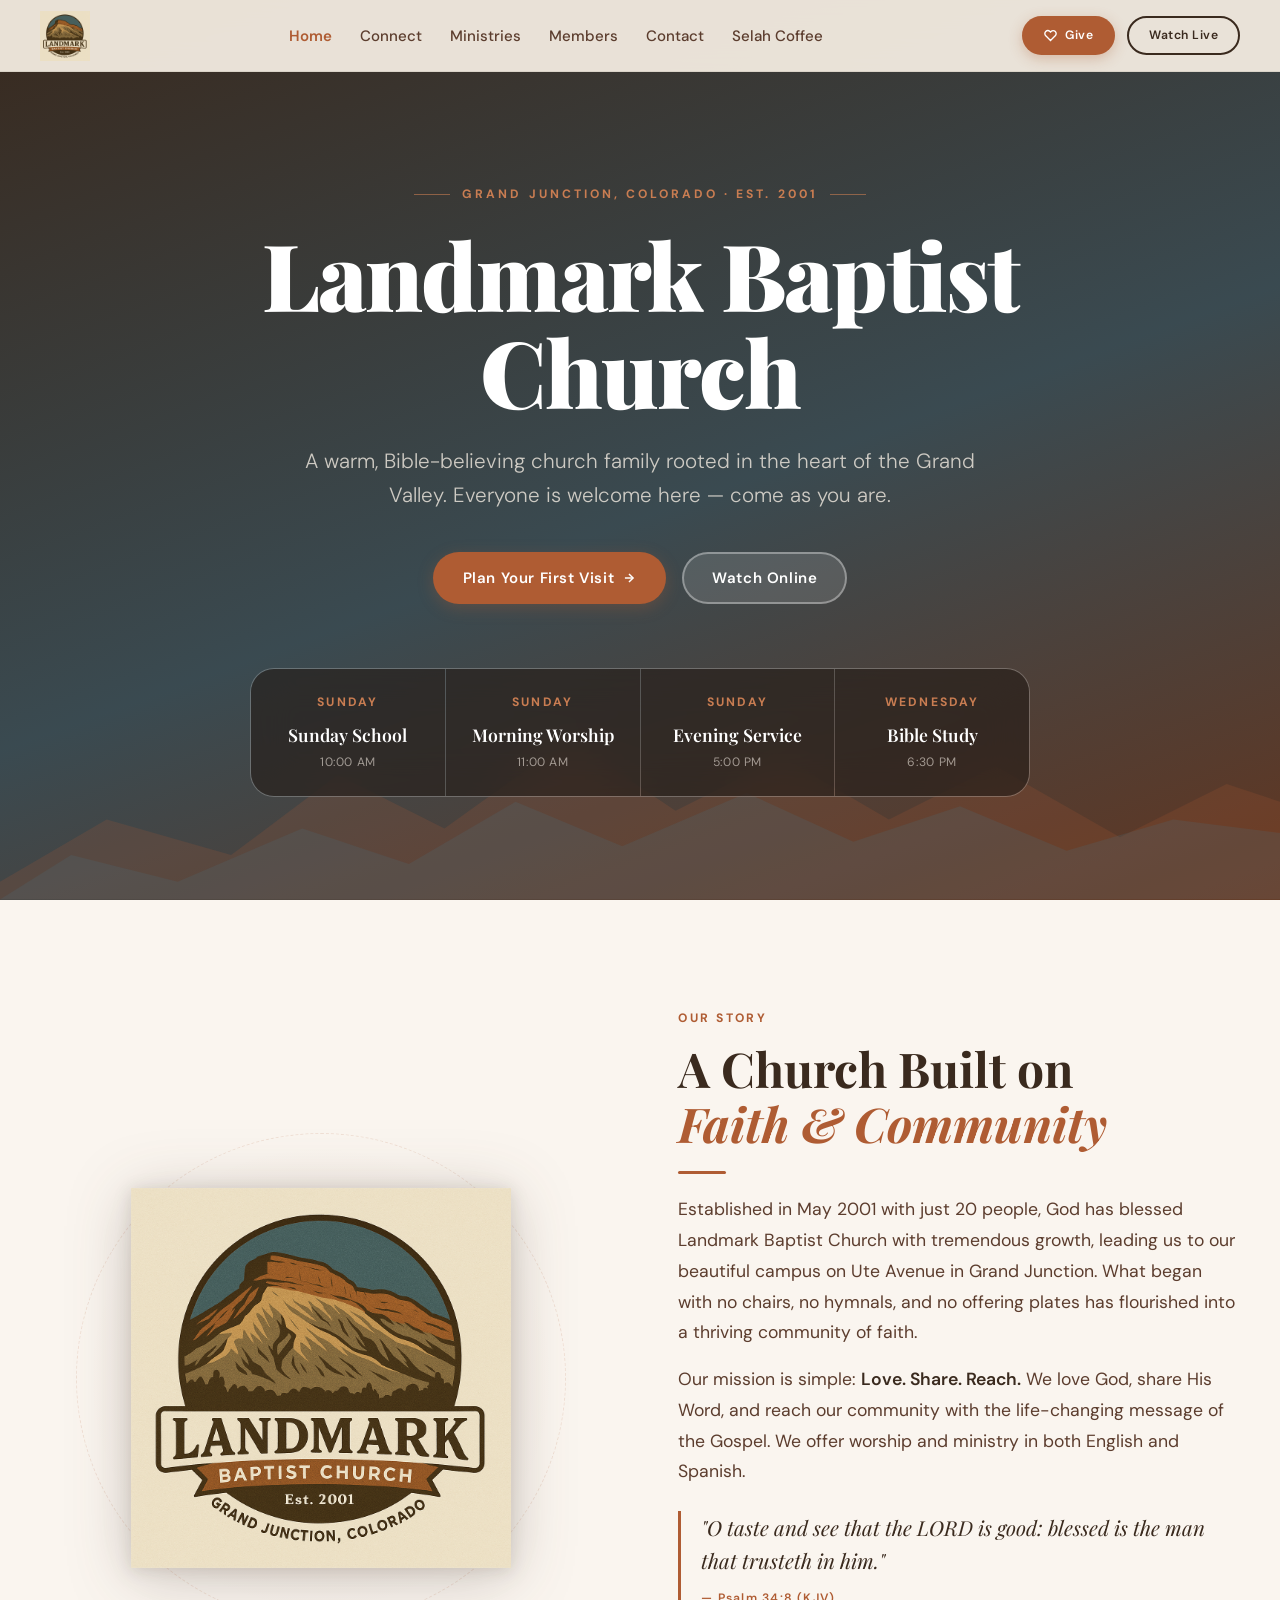
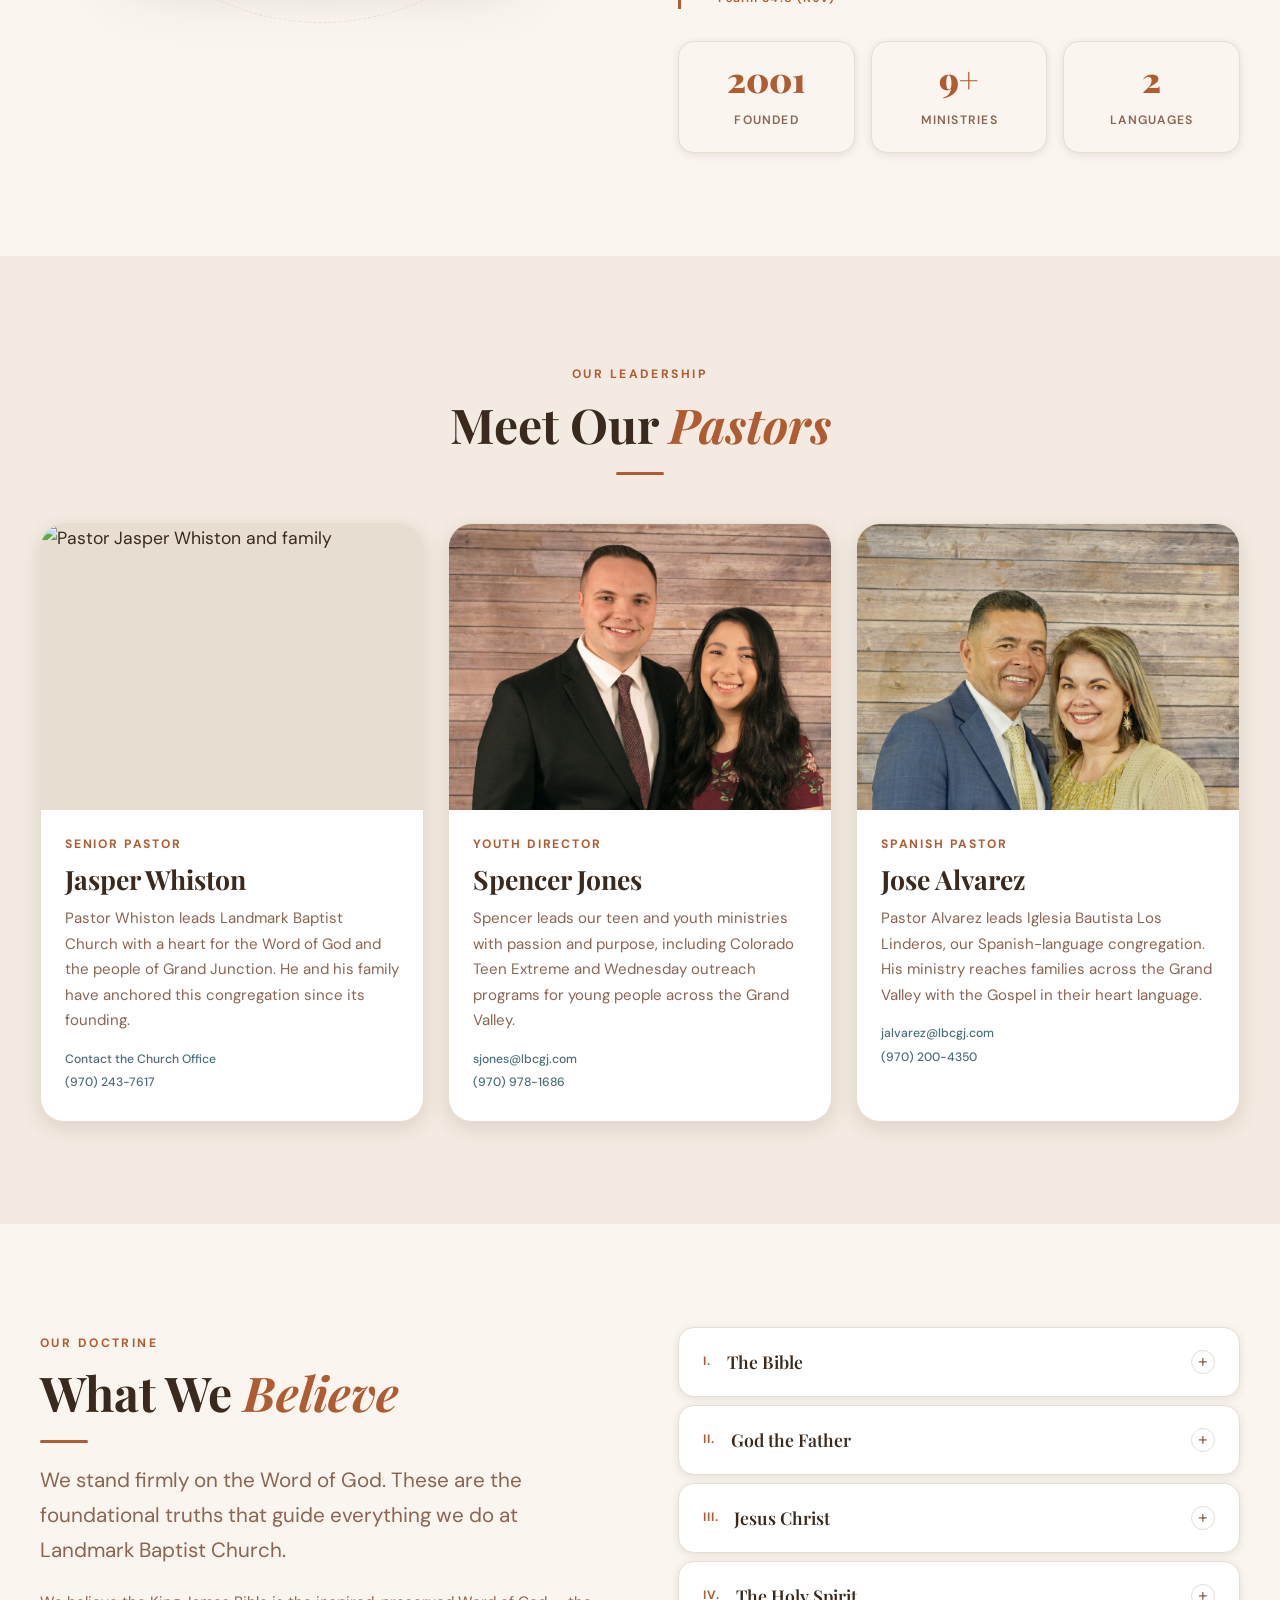
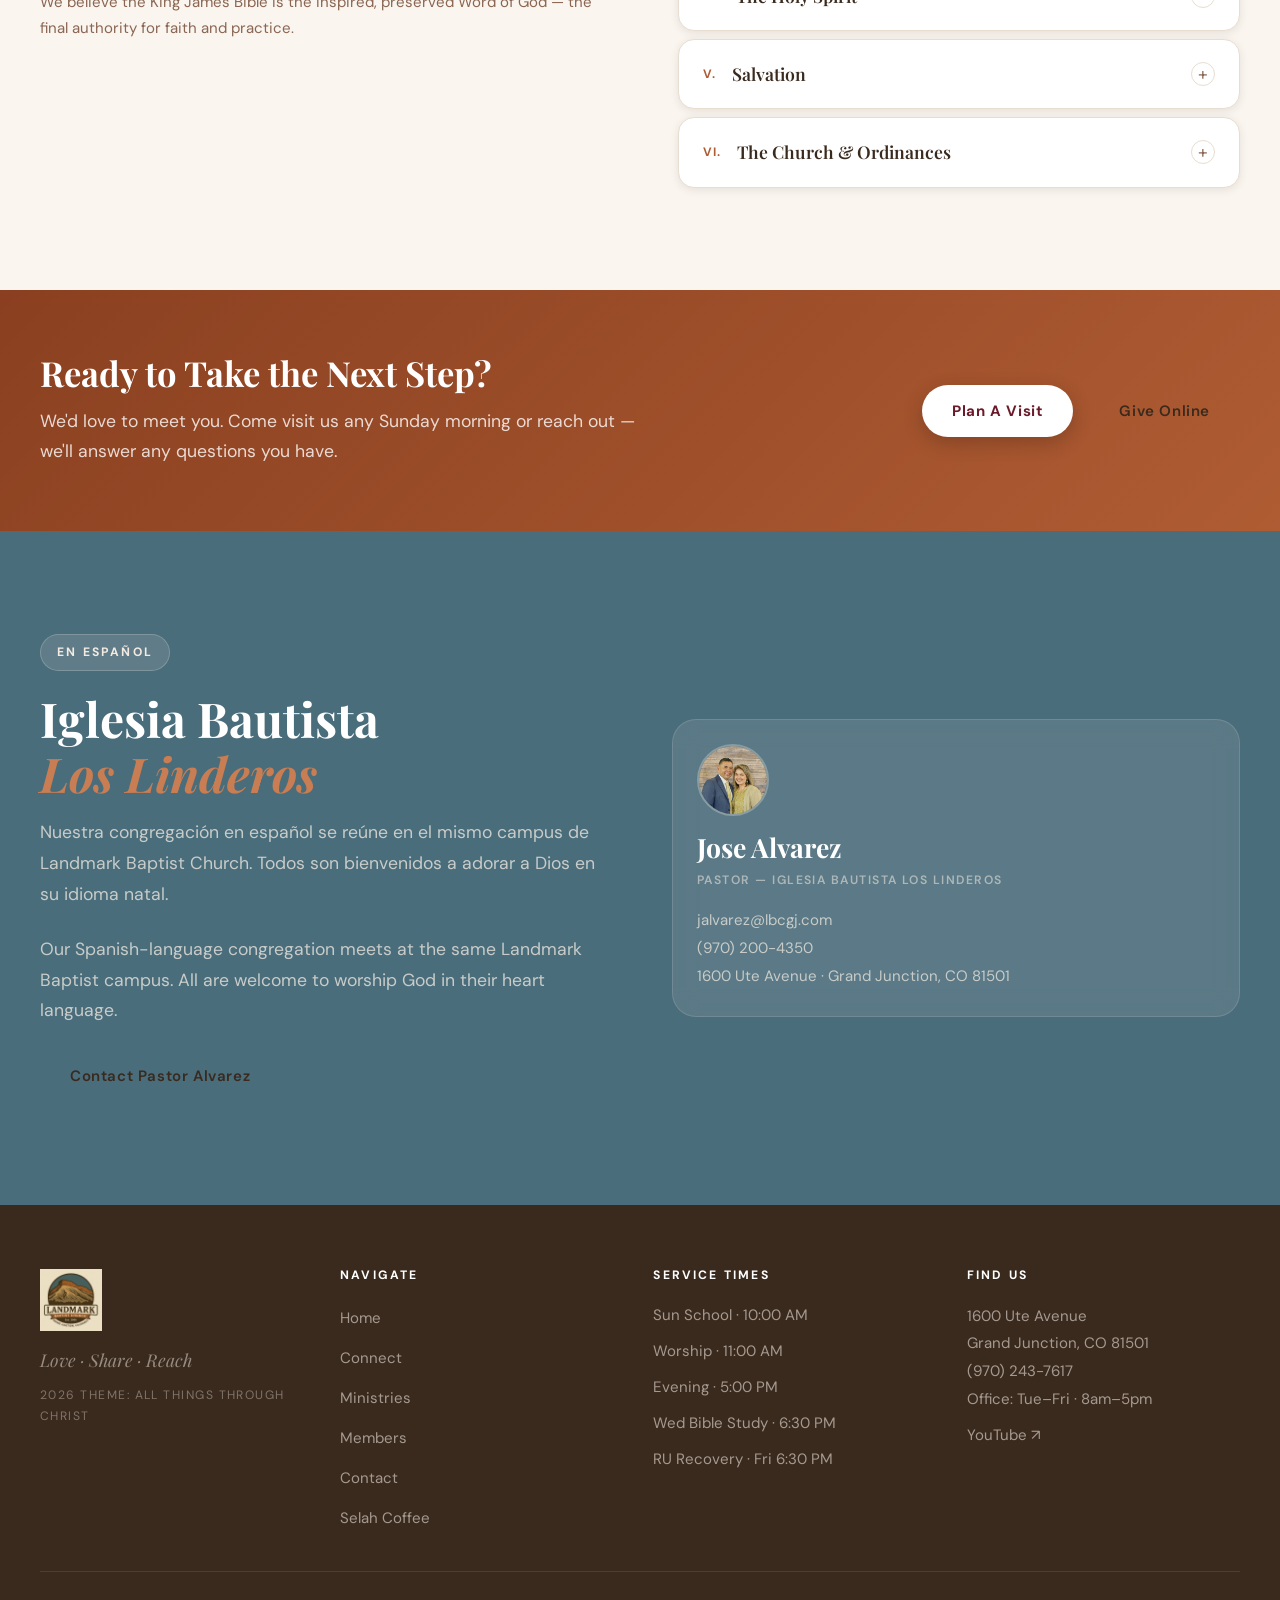
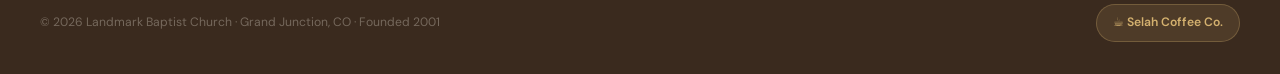
==== commit ac9e9b41: "Add files via upload" ====
--- a/index.html
+++ b/index.html
@@ -1,290 +1,445 @@
 <!DOCTYPE html>
 <html lang="en">
 <head>
-<meta charset="UTF-8"/>
-<meta name="viewport" content="width=device-width,initial-scale=1.0"/>
-<title>Eagle Envision · Web Design Studio · Roanoke, TX</title>
-<link rel="preconnect" href="https://fonts.googleapis.com"/>
-<link rel="preconnect" href="https://fonts.gstatic.com" crossorigin/>
-<link href="https://fonts.googleapis.com/css2?family=Syne:wght@400;600;700;800&family=DM+Sans:wght@300;400;500&family=JetBrains+Mono:wght@400;500&display=swap" rel="stylesheet"/>
-<link rel="stylesheet" href="styles.css"/>
-<style>
-/* ─── HERO ─────────────────────────────────────────────── */
-.hero-page {
-  min-height: 100vh;
-  display: flex; align-items: center;
-  padding: 7rem 2.5rem 4rem;
-  position: relative; overflow: hidden;
-}
-.hero-inner {
-  max-width: 1180px; margin: 0 auto; width: 100%;
-  display: grid; grid-template-columns: 1fr 1fr;
-  gap: 3rem; align-items: center;
-}
-
-.hero-tag {
-  font-family: var(--font-mono); font-size: .72rem;
-  letter-spacing: .18em; color: var(--blue-bright);
-  text-transform: uppercase; margin-bottom: 1.3rem;
-  opacity: 0; animation: fadeUp .8s .3s forwards;
-}
-
-.hero-headline {
-  font-family: var(--font-head);
-  font-size: clamp(3rem,5.5vw,5.5rem);
-  font-weight: 800; line-height: .98; letter-spacing: -.03em;
-  margin-bottom: 1.4rem;
-  opacity: 0; animation: fadeUp .8s .45s forwards;
-}
-
-.hero-headline .line-1 { display: block; color: var(--white); }
-.hero-headline .line-2 { display: block; color: var(--white); }
-.hero-headline .line-3 {
-  display: block;
-  background: linear-gradient(120deg,#3B82F6 0%,#93C5FD 55%,#BFDBFE 100%);
-  -webkit-background-clip: text; -webkit-text-fill-color: transparent; background-clip: text;
-}
-
-/* Typewriter */
-.typewriter-wrap {
-  font-family: var(--font-mono);
-  font-size: clamp(.8rem,1.3vw,1rem);
-  color: var(--blue-light);
-  letter-spacing: .08em; margin-bottom: 1.6rem;
-  min-height: 1.6em;
-  opacity: 0; animation: fadeUp .8s .6s forwards;
-  display: flex; align-items: center; gap: .3rem;
-}
-.typewriter-prefix { color: var(--muted); }
-.typewriter-text { }
-.typewriter-cursor {
-  display: inline-block; width: 2px; height: 1.1em;
-  background: var(--blue-bright); vertical-align: middle;
-  animation: blink .75s step-end infinite;
-}
-@keyframes blink { 0%,100%{opacity:1;} 50%{opacity:0;} }
-
-.hero-sub {
-  font-size: clamp(.9rem,1.3vw,1.05rem); color: var(--muted);
-  line-height: 1.8; max-width: 440px; margin-bottom: 2.3rem;
-  opacity: 0; animation: fadeUp .8s .75s forwards;
-}
-.hero-btns {
-  display: flex; gap: 1rem; flex-wrap: wrap;
-  opacity: 0; animation: fadeUp .8s .9s forwards;
-}
-
-/* Eagle visual */
-.hero-eagle-wrap {
-  display: flex; flex-direction: column; align-items: center;
-  justify-content: center; gap: 2rem;
-  opacity: 0; animation: eagleIn 1.2s .55s forwards;
-}
-.eagle-glow-ring {
-  position: relative;
-  display: flex; align-items: center; justify-content: center;
-}
-.eagle-orbit {
-  position: absolute;
-  border: 1px solid rgba(59,130,246,.12);
-  border-radius: 50%; animation: spin 18s linear infinite;
-}
-.eagle-orbit-1 { width: 420px; height: 420px; }
-.eagle-orbit-2 { width: 310px; height: 310px; animation-direction: reverse; animation-duration: 12s; }
-
-.hero-eagle {
-  width: min(380px,100%); position: relative; z-index: 1;
-  mix-blend-mode: screen;
-  filter: invert(1) sepia(1) saturate(3) hue-rotate(195deg) brightness(1.15) contrast(1.05)
-          drop-shadow(0 0 28px rgba(59,130,246,.5))
-          drop-shadow(0 0 70px rgba(59,130,246,.18));
-  animation: float 6.5s ease-in-out infinite;
-}
-
-/* Stats strip */
-.hero-stats {
-  display: flex; gap: 2.5rem; flex-wrap: wrap;
-  opacity: 0; animation: fadeUp .8s 1.1s forwards;
-  padding-top: 1rem;
-  border-top: 1px solid var(--border);
-}
-.stat { }
-.stat-val { font-family: var(--font-head); font-size: 1.6rem; font-weight: 800; color: var(--blue-light); }
-.stat-lbl { font-family: var(--font-mono); font-size: .65rem; letter-spacing: .1em; color: var(--muted); text-transform: uppercase; }
-
-/* Scroll hint */
-.scroll-hint {
-  position: absolute; bottom: 2rem; left: 50%;
-  transform: translateX(-50%);
-  display: flex; flex-direction: column; align-items: center; gap: .35rem;
-  color: var(--muted); font-family: var(--font-mono); font-size: .64rem;
-  letter-spacing: .14em; text-transform: uppercase;
-  opacity: 0; animation: fadeUp .8s 1.5s forwards;
-}
-.scroll-hint .line {
-  width: 1px; height: 38px;
-  background: linear-gradient(to bottom, var(--blue-bright), transparent);
-  animation: scrollAnim 2s ease-in-out infinite;
-}
-@keyframes scrollAnim { 0%,100%{opacity:.5;transform:scaleY(1);} 50%{opacity:1;transform:scaleY(.55);} }
-@keyframes eagleIn { from{opacity:0;transform:scale(.82) translateY(18px);} to{opacity:1;transform:scale(1) translateY(0);} }
-
-@media (max-width:768px) {
-  .hero-inner { grid-template-columns: 1fr; text-align: center; }
-  .hero-eagle-wrap { order: -1; }
-  .hero-eagle { width: 240px; }
-  .hero-sub, .hero-sub + * { margin-left: auto; margin-right: auto; }
-  .hero-btns { justify-content: center; }
-  .hero-stats { justify-content: center; }
-  .eagle-orbit-1, .eagle-orbit-2 { display: none; }
-}
-</style>
+  <meta charset="UTF-8">
+  <meta name="viewport" content="width=device-width, initial-scale=1.0">
+  <meta name="description" content="Landmark Baptist Church — Grand Junction, CO. A warm, Bible-believing church family established in 2001. Join us Sundays at 10AM & 11AM.">
+  <title>Landmark Baptist Church | Grand Junction, CO</title>
+  <link rel="icon" type="image/png" href="logo.png">
+  <link rel="stylesheet" href="styles.css">
 </head>
 <body>
-<div class="cursor-dot" id="cursorDot"></div>
-<div class="cursor-ring" id="cursorRing"></div>
-
-<!-- PRELOADER -->
-<div id="preloader">
-  <p class="pre-logo">Eagle Envision</p>
-  <div class="skel-wrap">
-    <div class="skel skel-nav"></div>
-    <div class="skel skel-h1"></div>
-    <div class="skel skel-h2"></div>
-    <div class="skel skel-sub"></div>
-    <div class="skel-row">
-      <div class="skel skel-card"></div>
-      <div class="skel skel-card"></div>
-      <div class="skel skel-card"></div>
-    </div>
+
+<!-- ══ HEADER ══ -->
+<header class="header" id="header">
+  <nav class="nav" aria-label="Main navigation">
+    <div class="nav__container">
+      <a href="index.html" class="nav__logo" aria-label="Landmark Baptist Church home">
+        <img src="logo.png" alt="Landmark Baptist Church" class="nav__logo-img">
+      </a>
+
+      <ul class="nav__menu" role="list">
+        <li><a href="index.html"      class="nav__link nav__link--active">Home</a></li>
+        <li><a href="connect.html"    class="nav__link">Connect</a></li>
+        <li><a href="ministries.html" class="nav__link">Ministries</a></li>
+        <li><a href="members.html"    class="nav__link">Members</a></li>
+        <li><a href="contact.html"    class="nav__link">Contact</a></li>
+        <li><a href="selah.html"      class="nav__link">Selah Coffee</a></li>
+      </ul>
+
+      <div class="nav__actions">
+        <a href="https://secure.anedot.com/landmark-baptist-church-of-grand-junction/donate"
+           target="_blank" rel="noopener noreferrer" class="btn btn--give">
+          <svg width="13" height="13" viewBox="0 0 24 24" fill="none" stroke="currentColor" stroke-width="2.5" aria-hidden="true">
+            <path d="M20.84 4.61a5.5 5.5 0 0 0-7.78 0L12 5.67l-1.06-1.06a5.5 5.5 0 0 0-7.78 7.78l1.06 1.06L12 21.23l7.78-7.78 1.06-1.06a5.5 5.5 0 0 0 0-7.78z"/>
+          </svg>
+          Give
+        </a>
+        <a href="https://www.youtube.com/channel/UC9e5AkM0uXpXWitTW93j7Hw"
+           target="_blank" rel="noopener noreferrer" class="btn btn--secondary btn--sm">
+          Watch Live
+        </a>
+      </div>
+
+      <button class="nav__hamburger" id="navHamburger" aria-label="Open menu" aria-expanded="false" aria-controls="navPanel">
+        <span></span><span></span><span></span>
+      </button>
+    </div>
+  </nav>
+</header>
+
+<!-- ══ SIDE PANEL OVERLAY ══ -->
+<div class="nav__overlay" id="navOverlay" aria-hidden="true"></div>
+
+<!-- ══ SIDE PANEL ══ -->
+<aside class="nav__panel" id="navPanel" role="dialog" aria-label="Navigation menu" aria-modal="true" hidden>
+  <div class="nav__panel-top">
+    <img src="logo.png" alt="Landmark Baptist Church" class="nav__panel-logo">
+    <button class="nav__panel-close" id="navPanelClose" aria-label="Close menu">&#10005;</button>
   </div>
-</div>
-
-<canvas id="blob-canvas"></canvas>
-
-<!-- MOBILE MENU -->
-<div class="mobile-menu" id="mobileMenu">
-  <a href="index.html"    onclick="closeMenu()">Home</a>
-  <a href="build.html"    onclick="closeMenu()">What I Build</a>
-  <a href="services.html" onclick="closeMenu()">Services</a>
-  <a href="pricing.html"  onclick="closeMenu()">Pricing</a>
-  <a href="about.html"    onclick="closeMenu()">About</a>
-  <a href="contact.html"  onclick="closeMenu()">Contact</a>
-</div>
-
-<div id="main-content">
-  <!-- NAV -->
-  <nav id="navbar">
-    <a href="index.html" class="nav-logo">
-      <img src="thelogo.png" alt="Eagle Envision Logo" />
-      Eagle Envision
-    </a>
-    <ul class="nav-links">
-      <li><a href="build.html">What I Build</a></li>
-      <li><a href="services.html">Services</a></li>
-      <li><a href="pricing.html">Pricing</a></li>
-      <li><a href="about.html">About</a></li>
-      <li><a href="contact.html">Contact</a></li>
-    </ul>
-    <a href="contact.html" class="btn-nav">Start a project</a>
-    <button class="hamburger" id="hamburger" aria-label="Menu">
-      <span></span><span></span><span></span>
-    </button>
+
+  <nav class="nav__panel-links" aria-label="Mobile navigation">
+    <a href="index.html"      class="nav__panel-link">Home</a>
+    <a href="connect.html"    class="nav__panel-link">Connect</a>
+    <a href="ministries.html" class="nav__panel-link">Ministries</a>
+    <a href="members.html"    class="nav__panel-link">Members</a>
+    <a href="contact.html"    class="nav__panel-link">Contact</a>
+    <a href="selah.html"      class="nav__panel-link">Selah Coffee</a>
   </nav>
 
-  <!-- HERO -->
-  <section class="hero-page">
-    <div class="hero-inner">
+  <div class="nav__panel-footer">
+    <a href="https://secure.anedot.com/landmark-baptist-church-of-grand-junction/donate"
+       target="_blank" rel="noopener noreferrer" class="btn btn--primary">Give Online</a>
+    <a href="contact.html" class="btn btn--ghost">Plan A Visit</a>
+    <p class="nav__panel-info">
+      1600 Ute Avenue · Grand Junction, CO 81501<br>
+      (970) 243-7617 · Office: Tue–Fri 8am–5pm
+    </p>
+  </div>
+</aside>
+
+<main>
+
+  <!-- ══ HERO ══ -->
+  <section class="hero" id="home" aria-label="Welcome to Landmark Baptist Church">
+    <div class="hero__bg" aria-hidden="true"></div>
+
+    <!-- Mountain silhouette SVG -->
+    <svg class="hero__mountain" viewBox="0 0 1440 220" xmlns="http://www.w3.org/2000/svg" preserveAspectRatio="none" aria-hidden="true">
+      <path fill="rgba(175,92,51,0.18)" d="M0,200 L120,130 L260,170 L380,80 L500,140 L640,40 L760,120 L880,60 L1000,130 L1120,70 L1260,150 L1380,90 L1440,110 L1440,220 L0,220 Z"/>
+      <path fill="rgba(74,109,124,0.22)" d="M0,220 L80,170 L200,200 L340,140 L460,180 L580,110 L700,160 L840,100 L960,155 L1080,115 L1200,165 L1320,130 L1440,145 L1440,220 Z"/>
+    </svg>
+
+    <div class="hero__content">
+      <p class="hero__eyebrow" aria-hidden="true">Grand Junction, Colorado · Est. 2001</p>
+      <h1 class="hero__title">Landmark Baptist Church</h1>
+      <p class="hero__subtitle">
+        A warm, Bible-believing church family rooted in the heart of the Grand Valley.
+        Everyone is welcome here — come as you are.
+      </p>
+
+      <div class="hero__actions">
+        <a href="contact.html" class="btn btn--primary">
+          Plan Your First Visit
+          <svg width="14" height="14" viewBox="0 0 24 24" fill="none" stroke="currentColor" stroke-width="2.5" aria-hidden="true"><line x1="5" y1="12" x2="19" y2="12"/><polyline points="12 5 19 12 12 19"/></svg>
+        </a>
+        <a href="https://www.youtube.com/channel/UC9e5AkM0uXpXWitTW93j7Hw" target="_blank" rel="noopener noreferrer" class="btn btn--ghost">
+          Watch Online
+        </a>
+      </div>
+
+      <!-- Service times -->
+      <div class="hero__times" role="list" aria-label="Service times">
+        <div class="hero__time-item" role="listitem">
+          <span class="hero__time-day">Sunday</span>
+          <span class="hero__time-name">Sunday School</span>
+          <span class="hero__time-hour">10:00 AM</span>
+        </div>
+        <div class="hero__time-item" role="listitem">
+          <span class="hero__time-day">Sunday</span>
+          <span class="hero__time-name">Morning Worship</span>
+          <span class="hero__time-hour">11:00 AM</span>
+        </div>
+        <div class="hero__time-item" role="listitem">
+          <span class="hero__time-day">Sunday</span>
+          <span class="hero__time-name">Evening Service</span>
+          <span class="hero__time-hour">5:00 PM</span>
+        </div>
+        <div class="hero__time-item" role="listitem">
+          <span class="hero__time-day">Wednesday</span>
+          <span class="hero__time-name">Bible Study</span>
+          <span class="hero__time-hour">6:30 PM</span>
+        </div>
+      </div>
+    </div>
+  </section>
+
+  <!-- ══ HISTORY / ABOUT ══ -->
+  <section class="section section--light" id="about" aria-labelledby="aboutTitle">
+    <div class="container">
+      <div class="history__grid">
+
+        <div class="history__logo-ring" aria-hidden="true">
+          <img src="logo.png" alt="">
+        </div>
+
+        <div>
+          <span class="eyebrow">Our Story</span>
+          <h2 class="section__title" id="aboutTitle">A Church Built on<br><em>Faith &amp; Community</em></h2>
+          <div class="divider"></div>
+          <p>Established in May 2001 with just 20 people, God has blessed Landmark Baptist Church with tremendous growth, leading us to our beautiful campus on Ute Avenue in Grand Junction. What began with no chairs, no hymnals, and no offering plates has flourished into a thriving community of faith.</p>
+          <p style="margin-top:var(--sp-4);">Our mission is simple: <strong>Love. Share. Reach.</strong> We love God, share His Word, and reach our community with the life-changing message of the Gospel. We offer worship and ministry in both English and Spanish.</p>
+
+          <blockquote class="history__verse">
+            "O taste and see that the LORD is good: blessed is the man that trusteth in him."
+            <cite>— Psalm 34:8 (KJV)</cite>
+          </blockquote>
+
+          <div class="history__stat-row" role="list">
+            <div class="history__stat" role="listitem">
+              <span class="history__stat-num">2001</span>
+              <span class="history__stat-label">Founded</span>
+            </div>
+            <div class="history__stat" role="listitem">
+              <span class="history__stat-num">9+</span>
+              <span class="history__stat-label">Ministries</span>
+            </div>
+            <div class="history__stat" role="listitem">
+              <span class="history__stat-num">2</span>
+              <span class="history__stat-label">Languages</span>
+            </div>
+          </div>
+        </div>
+      </div>
+    </div>
+  </section>
+
+  <!-- ══ PASTORS ══ -->
+  <section class="section section--cream" id="pastors" aria-labelledby="pastorsTitle">
+    <div class="container">
+      <div class="text-center" style="margin-bottom:var(--sp-12);">
+        <span class="eyebrow">Our Leadership</span>
+        <h2 class="section__title" id="pastorsTitle">Meet Our <em>Pastors</em></h2>
+        <div class="divider divider--center"></div>
+      </div>
+
+      <div class="pastors__grid">
+
+        <!-- Pastor Whiston -->
+        <article class="pastor-card">
+          <div class="pastor-card__img-wrap">
+            <img src="whistons.jpeg" alt="Pastor Jasper Whiston and family" class="pastor-card__img" loading="lazy">
+          </div>
+          <div class="pastor-card__body">
+            <p class="pastor-card__role">Senior Pastor</p>
+            <h3 class="pastor-card__name">Jasper Whiston</h3>
+            <p class="pastor-card__bio">Pastor Whiston leads Landmark Baptist Church with a heart for the Word of God and the people of Grand Junction. He and his family have anchored this congregation since its founding.</p>
+            <div class="pastor-card__contact">
+              <a href="contact.html">Contact the Church Office</a>
+              <a href="tel:+19702437617">(970) 243-7617</a>
+            </div>
+          </div>
+        </article>
+
+        <!-- Spencer Jones -->
+        <article class="pastor-card">
+          <div class="pastor-card__img-wrap">
+            <img src="spencerjones.png" alt="Youth Director Spencer Jones" class="pastor-card__img" loading="lazy">
+          </div>
+          <div class="pastor-card__body">
+            <p class="pastor-card__role">Youth Director</p>
+            <h3 class="pastor-card__name">Spencer Jones</h3>
+            <p class="pastor-card__bio">Spencer leads our teen and youth ministries with passion and purpose, including Colorado Teen Extreme and Wednesday outreach programs for young people across the Grand Valley.</p>
+            <div class="pastor-card__contact">
+              <a href="mailto:sjones@lbcgj.com">sjones@lbcgj.com</a>
+              <a href="tel:+19709781686">(970) 978-1686</a>
+            </div>
+          </div>
+        </article>
+
+        <!-- Jose Alvarez -->
+        <article class="pastor-card">
+          <div class="pastor-card__img-wrap">
+            <img src="josealvarez.png" alt="Spanish Pastor Jose Alvarez" class="pastor-card__img" loading="lazy">
+          </div>
+          <div class="pastor-card__body">
+            <p class="pastor-card__role">Spanish Pastor</p>
+            <h3 class="pastor-card__name">Jose Alvarez</h3>
+            <p class="pastor-card__bio">Pastor Alvarez leads Iglesia Bautista Los Linderos, our Spanish-language congregation. His ministry reaches families across the Grand Valley with the Gospel in their heart language.</p>
+            <div class="pastor-card__contact">
+              <a href="mailto:jalvarez@lbcgj.com">jalvarez@lbcgj.com</a>
+              <a href="tel:+19702004350">(970) 200-4350</a>
+            </div>
+          </div>
+        </article>
+
+      </div>
+    </div>
+  </section>
+
+  <!-- ══ WHAT WE BELIEVE ══ -->
+  <section class="section section--light" id="believe" aria-labelledby="believeTitle">
+    <div class="container">
+      <div class="believe__grid">
+
+        <div class="believe__intro">
+          <span class="eyebrow">Our Doctrine</span>
+          <h2 class="section__title" id="believeTitle">What We <em>Believe</em></h2>
+          <div class="divider"></div>
+          <p class="section__sub">We stand firmly on the Word of God. These are the foundational truths that guide everything we do at Landmark Baptist Church.</p>
+          <p style="margin-top:var(--sp-5); font-size:var(--text-sm); color:var(--espresso-light);">
+            We believe the King James Bible is the inspired, preserved Word of God — the final authority for faith and practice.
+          </p>
+        </div>
+
+        <div class="accordion" id="accordion" role="list">
+
+          <div class="accordion__item" role="listitem">
+            <button class="accordion__trigger" aria-expanded="false" aria-controls="acc-1">
+              <span class="accordion__label">I.</span>
+              <span class="accordion__title">The Bible</span>
+              <span class="accordion__icon" aria-hidden="true">+</span>
+            </button>
+            <div class="accordion__body" id="acc-1" role="region" aria-label="The Bible">
+              <div class="accordion__inner">
+                <p class="accordion__text">We believe the Holy Bible — both Old and New Testaments — is the verbally inspired, infallible, inerrant Word of God. The King James Bible is our preserved Word of God in English, and is the sole authority for all matters of faith, life, and practice.</p>
+              </div>
+            </div>
+          </div>
+
+          <div class="accordion__item" role="listitem">
+            <button class="accordion__trigger" aria-expanded="false" aria-controls="acc-2">
+              <span class="accordion__label">II.</span>
+              <span class="accordion__title">God the Father</span>
+              <span class="accordion__icon" aria-hidden="true">+</span>
+            </button>
+            <div class="accordion__body" id="acc-2" role="region" aria-label="God the Father">
+              <div class="accordion__inner">
+                <p class="accordion__text">We believe in one God, eternally existing in three Persons: Father, Son, and Holy Spirit. God is perfect, infinite, and the sovereign Creator and Sustainer of all things. He is holy, just, and full of mercy and love toward His creation.</p>
+              </div>
+            </div>
+          </div>
+
+          <div class="accordion__item" role="listitem">
+            <button class="accordion__trigger" aria-expanded="false" aria-controls="acc-3">
+              <span class="accordion__label">III.</span>
+              <span class="accordion__title">Jesus Christ</span>
+              <span class="accordion__icon" aria-hidden="true">+</span>
+            </button>
+            <div class="accordion__body" id="acc-3" role="region" aria-label="Jesus Christ">
+              <div class="accordion__inner">
+                <p class="accordion__text">We believe in the virgin birth, sinless life, substitutionary death, bodily resurrection, and ascension of Jesus Christ. He is both fully God and fully man. He is the only mediator between God and man, and salvation is found in Him alone.</p>
+              </div>
+            </div>
+          </div>
+
+          <div class="accordion__item" role="listitem">
+            <button class="accordion__trigger" aria-expanded="false" aria-controls="acc-4">
+              <span class="accordion__label">IV.</span>
+              <span class="accordion__title">The Holy Spirit</span>
+              <span class="accordion__icon" aria-hidden="true">+</span>
+            </button>
+            <div class="accordion__body" id="acc-4" role="region" aria-label="The Holy Spirit">
+              <div class="accordion__inner">
+                <p class="accordion__text">We believe in the personality and deity of the Holy Spirit, who convicts the world of sin, righteousness, and judgment. He regenerates believers at salvation, indwells and seals every believer, and empowers the church for service and witness.</p>
+              </div>
+            </div>
+          </div>
+
+          <div class="accordion__item" role="listitem">
+            <button class="accordion__trigger" aria-expanded="false" aria-controls="acc-5">
+              <span class="accordion__label">V.</span>
+              <span class="accordion__title">Salvation</span>
+              <span class="accordion__icon" aria-hidden="true">+</span>
+            </button>
+            <div class="accordion__body" id="acc-5" role="region" aria-label="Salvation">
+              <div class="accordion__inner">
+                <p class="accordion__text">We believe that all men are sinners by nature and by choice, and are under the condemnation of God. Salvation is by grace through faith in the shed blood of Jesus Christ alone — not by works. The believer is eternally secure in Christ.</p>
+              </div>
+            </div>
+          </div>
+
+          <div class="accordion__item" role="listitem">
+            <button class="accordion__trigger" aria-expanded="false" aria-controls="acc-6">
+              <span class="accordion__label">VI.</span>
+              <span class="accordion__title">The Church &amp; Ordinances</span>
+              <span class="accordion__icon" aria-hidden="true">+</span>
+            </button>
+            <div class="accordion__body" id="acc-6" role="region" aria-label="The Church and Ordinances">
+              <div class="accordion__inner">
+                <p class="accordion__text">We believe in the local, autonomous Baptist church as the expression of the body of Christ. We observe two ordinances: Baptism by immersion (for believers only) as a public declaration of faith, and the Lord's Supper as a memorial of Christ's sacrifice.</p>
+              </div>
+            </div>
+          </div>
+
+        </div>
+      </div>
+    </div>
+  </section>
+
+  <!-- ══ CTA STRIP ══ -->
+  <section class="cta-strip" aria-labelledby="ctaTitle">
+    <div class="container">
+      <div class="cta-strip__inner">
+        <div class="cta-strip__text">
+          <h2 class="section__title section__title--light" id="ctaTitle" style="font-size:var(--text-2xl);margin-bottom:var(--sp-3);">Ready to Take the Next Step?</h2>
+          <p>We'd love to meet you. Come visit us any Sunday morning or reach out — we'll answer any questions you have.</p>
+        </div>
+        <div style="display:flex;gap:var(--sp-4);flex-wrap:wrap;flex-shrink:0;">
+          <a href="contact.html" class="btn btn--school">Plan A Visit</a>
+          <a href="https://secure.anedot.com/landmark-baptist-church-of-grand-junction/donate" target="_blank" rel="noopener noreferrer" class="btn btn--outline-light">Give Online</a>
+        </div>
+      </div>
+    </div>
+  </section>
+
+  <!-- ══ SPANISH / IGLESIA ══ -->
+  <section class="section spanish" id="spanish" aria-labelledby="spanishTitle">
+    <div class="container">
+      <div class="spanish__grid">
+        <div>
+          <span class="spanish__tag">En Español</span>
+          <h2 class="section__title spanish__title" id="spanishTitle">Iglesia Bautista<br><em style="color:var(--terracotta-lt);">Los Linderos</em></h2>
+          <p class="spanish__body">Nuestra congregación en español se reúne en el mismo campus de Landmark Baptist Church. Todos son bienvenidos a adorar a Dios en su idioma natal.</p>
+          <p class="spanish__body">Our Spanish-language congregation meets at the same Landmark Baptist campus. All are welcome to worship God in their heart language.</p>
+          <div style="margin-top:var(--sp-6);">
+            <a href="contact.html" class="btn btn--outline-light">Contact Pastor Alvarez</a>
+          </div>
+        </div>
+
+        <div class="spanish__card">
+          <div class="spanish__pastor-img-wrap">
+            <img src="josealvarez.png" alt="Pastor Jose Alvarez" class="spanish__pastor-img" loading="lazy">
+          </div>
+          <h3 class="spanish__pastor-name">Jose Alvarez</h3>
+          <p class="spanish__pastor-role">Pastor — Iglesia Bautista Los Linderos</p>
+          <div class="spanish__pastor-contact">
+            <a href="mailto:jalvarez@lbcgj.com">jalvarez@lbcgj.com</a>
+            <a href="tel:+19702004350">(970) 200-4350</a>
+            <a href="https://maps.google.com/?q=1600+Ute+Avenue,+Grand+Junction,+CO" target="_blank" rel="noopener">1600 Ute Avenue · Grand Junction, CO 81501</a>
+          </div>
+        </div>
+      </div>
+    </div>
+  </section>
+
+</main>
+
+<!-- ══ FOOTER ══ -->
+<footer class="footer" aria-label="Site footer">
+  <div class="container">
+    <div class="footer__grid">
+
+      <div class="footer__brand">
+        <img src="logo.png" alt="Landmark Baptist Church" class="footer__logo">
+        <p class="footer__tagline">Love · Share · Reach</p>
+        <p class="footer__mission">2026 Theme: All Things Through Christ</p>
+      </div>
+
       <div>
-        <div class="hero-tag">Roanoke, Texas · Web Design Studio</div>
-        <h1 class="hero-headline">
-          <span class="line-1">Eagle</span>
-          <span class="line-2">Envision</span>
-          <span class="line-3">Web Designer.</span>
-        </h1>
-
-        <div class="typewriter-wrap">
-          <span class="typewriter-prefix">Specializing in →</span>
-          <span class="typewriter-text" id="typewriterText"></span>
-          <span class="typewriter-cursor"></span>
-        </div>
-
-        <p class="hero-sub">
-          Bold, fast websites that give small businesses the brand recognition they deserve —
-          no terminals, no frameworks, no complexity. Pure HTML, CSS & JavaScript.
-        </p>
-        <div class="hero-btns">
-          <a href="contact.html" class="btn-primary">
-            Get a free quote
-            <svg width="16" height="16" viewBox="0 0 16 16" fill="none" stroke="currentColor" stroke-width="1.5" stroke-linecap="round" stroke-linejoin="round"><path d="M3 8h10M9 4l4 4-4 4"/></svg>
-          </a>
-          <a href="services.html" class="btn-ghost">
-            See what we do
-            <svg width="16" height="16" viewBox="0 0 16 16" fill="none" stroke="currentColor" stroke-width="1.5" stroke-linecap="round" stroke-linejoin="round"><path d="M8 3v10M3 9l5 4 5-4"/></svg>
-          </a>
-        </div>
-
-        <div class="hero-stats">
-          <div class="stat"><div class="stat-val">100%</div><div class="stat-lbl">Custom built</div></div>
-          <div class="stat"><div class="stat-val">1:1</div><div class="stat-lbl">Direct with founder</div></div>
-          <div class="stat"><div class="stat-val">DFW</div><div class="stat-lbl">Local & remote</div></div>
-          <div class="stat"><div class="stat-val">Fast</div><div class="stat-lbl">Weeks, not months</div></div>
-        </div>
-      </div>
-
-      <div class="hero-eagle-wrap">
-        <div class="eagle-glow-ring">
-          <div class="eagle-orbit eagle-orbit-1"></div>
-          <div class="eagle-orbit eagle-orbit-2"></div>
-          <img src="thelogo.png" alt="Eagle Envision" class="hero-eagle" />
-        </div>
-      </div>
-    </div>
-    <div class="scroll-hint"><span>explore</span><div class="line"></div></div>
-  </section>
-
-  <footer>
-    <div class="footer-logo">Eagle Envision</div>
-    <div class="footer-links">
-      <a href="build.html">Build</a>
-      <a href="services.html">Services</a>
-      <a href="pricing.html">Pricing</a>
-      <a href="contact.html">Contact</a>
-    </div>
-    <div class="footer-copy">© 2026 Eagle Envision Web Design · Roanoke, TX</div>
-  </footer>
-</div>
-
-<script src="main.js"></script>
-<script>
-/* ─── TYPEWRITER ─────────────────────────────────────────── */
-const phrases = [
-  'Hero Sections',
-  'Calls to Action',
-  'FAQ Sections',
-  'Brand Identity',
-  'Local SEO',
-  'Small Business Sites',
-  'Personal Websites',
-  'Landing Pages',
-];
-const el = document.getElementById('typewriterText');
-let pi = 0, ci = 0, deleting = false, pause = false;
-
-function type() {
-  if (pause) { setTimeout(type, 1600); pause = false; return; }
-  const phrase = phrases[pi];
-  if (!deleting) {
-    el.textContent = phrase.slice(0, ++ci);
-    if (ci === phrase.length) { pause = true; deleting = true; }
-    setTimeout(type, 75);
-  } else {
-    el.textContent = phrase.slice(0, --ci);
-    if (ci === 0) { deleting = false; pi = (pi + 1) % phrases.length; }
-    setTimeout(type, 38);
-  }
-}
-setTimeout(type, 1200);
-</script>
+        <h4 class="footer__col-title">Navigate</h4>
+        <ul class="footer__links">
+          <li><a href="index.html"      class="footer__link">Home</a></li>
+          <li><a href="connect.html"    class="footer__link">Connect</a></li>
+          <li><a href="ministries.html" class="footer__link">Ministries</a></li>
+          <li><a href="members.html"    class="footer__link">Members</a></li>
+          <li><a href="contact.html"    class="footer__link">Contact</a></li>
+          <li><a href="selah.html"      class="footer__link">Selah Coffee</a></li>
+        </ul>
+      </div>
+
+      <div>
+        <h4 class="footer__col-title">Service Times</h4>
+        <ul class="footer__links">
+          <li class="footer__link">Sun School · 10:00 AM</li>
+          <li class="footer__link">Worship · 11:00 AM</li>
+          <li class="footer__link">Evening · 5:00 PM</li>
+          <li class="footer__link">Wed Bible Study · 6:30 PM</li>
+          <li class="footer__link">RU Recovery · Fri 6:30 PM</li>
+        </ul>
+      </div>
+
+      <div>
+        <h4 class="footer__col-title">Find Us</h4>
+        <address class="footer__address">
+          1600 Ute Avenue<br>
+          Grand Junction, CO 81501<br>
+          <a href="tel:+19702437617">(970) 243-7617</a><br>
+          Office: Tue–Fri · 8am–5pm<br>
+          <a href="https://www.youtube.com/channel/UC9e5AkM0uXpXWitTW93j7Hw" target="_blank" rel="noopener" style="margin-top:var(--sp-2);display:inline-block;">YouTube ↗</a>
+        </address>
+      </div>
+
+    </div>
+
+    <div class="footer__bottom">
+      <p class="footer__copy">© <span id="yr">2026</span> Landmark Baptist Church · Grand Junction, CO · Founded 2001</p>
+      <a href="selah.html" class="selah-pill">☕ Selah Coffee Co.</a>
+    </div>
+  </div>
+</footer>
+
+<script src="script.js"></script>
+<script>document.getElementById('yr').textContent = new Date().getFullYear();</script>
 </body>
 </html>
--- a/styles.css
+++ b/styles.css
@@ -1,265 +1,795 @@
-/* ─── RESET & VARIABLES ─────────────────────────────────── */
+/* ============================================================
+   LANDMARK BAPTIST CHURCH — GLOBAL STYLESHEET
+   Stack: CSS3 · BEM · Grid · Flexbox · No external libraries
+   Palette: Cream #F3EBE1 · Espresso #3A2A1E · Terracotta #AF5C33 · Slate #4A6D7C
+   Fonts: Playfair Display · DM Sans
+   ============================================================ */
+
+@import url('https://fonts.googleapis.com/css2?family=Playfair+Display:ital,wght@0,400;0,600;0,700;0,900;1,400;1,700&family=DM+Sans:wght@300;400;500;600;700&display=swap');
+
+/* ── RESET ─────────────────────────────────────────────────── */
 *, *::before, *::after { box-sizing: border-box; margin: 0; padding: 0; }
-
+html { font-size: 16px; scroll-behavior: smooth; -webkit-text-size-adjust: 100%; }
+body { line-height: 1.6; -webkit-font-smoothing: antialiased; }
+img, svg { display: block; max-width: 100%; }
+a { text-decoration: none; color: inherit; }
+ul, ol { list-style: none; }
+button { border: none; background: none; cursor: pointer; font: inherit; }
+input, textarea, select { font: inherit; }
+address { font-style: normal; }
+
+/* ── CUSTOM PROPERTIES ──────────────────────────────────────── */
 :root {
-  --bg:         #090910;
-  --bg2:        #0E0E18;
-  --bg3:        #13131F;
-  --blue:       #1A44CC;
-  --blue-mid:   #2563EB;
-  --blue-bright:#3B82F6;
-  --blue-light: #93C5FD;
-  --blue-pale:  rgba(37,99,235,0.09);
-  --blue-glow:  rgba(37,99,235,0.38);
-  --white:      #EEF2FF;
-  --muted:      rgba(238,242,255,0.48);
-  --border:     rgba(255,255,255,0.07);
-  --glass:      rgba(255,255,255,0.035);
-  --radius:     18px;
-  --font-head:  'Syne', sans-serif;
-  --font-body:  'DM Sans', sans-serif;
-  --font-mono:  'JetBrains Mono', monospace;
-}
-
-html { scroll-behavior: smooth; }
-
-body {
-  background: var(--bg);
-  color: var(--white);
-  font-family: var(--font-body);
-  font-size: 16px;
-  line-height: 1.6;
-  overflow-x: hidden;
-  cursor: none;
-  min-height: 100vh;
-}
-
-/* ─── NOISE ─────────────────────────────────────────────── */
-body::before {
+  --cream:          #F3EBE1;
+  --cream-light:    #FAF5EF;
+  --cream-dark:     #E8DDD1;
+  --espresso:       #3A2A1E;
+  --espresso-mid:   #5C3D2E;
+  --espresso-light: #8A6552;
+  --terracotta:     #AF5C33;
+  --terracotta-dk:  #8A4020;
+  --terracotta-lt:  #C97D52;
+  --slate:          #4A6D7C;
+  --slate-dk:       #2F4F5E;
+  --slate-lt:       #6B8F9E;
+  --white:          #FFFFFF;
+  --burgundy:       #6B1A2A;
+  --burgundy-dk:    #4A0E1A;
+  --school-gold:    #C9A84C;
+
+  --font-serif: 'Playfair Display', Georgia, serif;
+  --font-sans:  'DM Sans', system-ui, sans-serif;
+
+  --text-xs:   clamp(0.70rem, 0.68rem + 0.10vw, 0.78rem);
+  --text-sm:   clamp(0.85rem, 0.82rem + 0.15vw, 0.95rem);
+  --text-base: clamp(1.00rem, 0.96rem + 0.20vw, 1.10rem);
+  --text-lg:   clamp(1.10rem, 1.05rem + 0.30vw, 1.30rem);
+  --text-xl:   clamp(1.25rem, 1.10rem + 0.70vw, 1.70rem);
+  --text-2xl:  clamp(1.50rem, 1.20rem + 1.20vw, 2.20rem);
+  --text-3xl:  clamp(1.90rem, 1.40rem + 2.00vw, 3.00rem);
+  --text-4xl:  clamp(2.40rem, 1.60rem + 3.50vw, 4.50rem);
+  --text-5xl:  clamp(3.00rem, 1.80rem + 5.00vw, 6.00rem);
+
+  --sp-1: 0.25rem; --sp-2: 0.50rem; --sp-3: 0.75rem;
+  --sp-4: 1.00rem; --sp-5: 1.25rem; --sp-6: 1.50rem;
+  --sp-8: 2.00rem; --sp-10: 2.50rem; --sp-12: 3.00rem;
+  --sp-16: 4.00rem; --sp-20: 5.00rem; --sp-24: 6.00rem;
+  --section-y: clamp(4rem, 8vw, 7rem);
+
+  --radius-sm:   8px;  --radius-md:  16px;
+  --radius-lg:   24px; --radius-xl:  36px;
+  --radius-full: 9999px;
+
+  --shadow-sm: 0 2px 8px rgba(58,42,30,0.10);
+  --shadow-md: 0 6px 20px rgba(58,42,30,0.13);
+  --shadow-lg: 0 12px 40px rgba(58,42,30,0.16);
+  --shadow-xl: 0 20px 60px rgba(58,42,30,0.20);
+
+  --ease: cubic-bezier(0.25, 0.46, 0.45, 0.94);
+  --t-fast: 0.18s; --t-mid: 0.30s; --t-slow: 0.50s;
+  --nav-h: 72px;
+}
+
+/* ── BASE ───────────────────────────────────────────────────── */
+body { font-family: var(--font-sans); font-size: var(--text-base); color: var(--espresso); background: var(--cream); }
+h1, h2, h3, h4 { font-family: var(--font-serif); line-height: 1.15; color: var(--espresso); }
+p { color: var(--espresso-mid); line-height: 1.75; }
+strong { color: var(--espresso); font-weight: 600; }
+
+/* ── LAYOUT ─────────────────────────────────────────────────── */
+.container { width: min(1200px, 100% - 2 * var(--sp-6)); margin-inline: auto; }
+.container--narrow { width: min(820px, 100% - 2 * var(--sp-6)); margin-inline: auto; }
+.section { padding-block: var(--section-y); }
+.section--sm { padding-block: clamp(2.5rem, 5vw, 4rem); }
+.section--dark { background: var(--espresso); color: var(--cream); }
+.section--cream { background: var(--cream); }
+.section--light { background: var(--cream-light); }
+.section--slate { background: var(--slate); color: var(--white); }
+.text-center { text-align: center; }
+
+/* ── EYEBROW ─────────────────────────────────────────────────── */
+.eyebrow {
+  display: inline-block;
+  font-family: var(--font-sans);
+  font-size: var(--text-xs);
+  font-weight: 700;
+  letter-spacing: 0.20em;
+  text-transform: uppercase;
+  color: var(--terracotta);
+  margin-bottom: var(--sp-3);
+}
+.eyebrow--light { color: rgba(243,235,225,0.65); }
+
+/* ── SECTION TITLE ───────────────────────────────────────────── */
+.section__title { font-size: var(--text-3xl); font-weight: 700; margin-bottom: var(--sp-5); }
+.section__title em { font-style: italic; color: var(--terracotta); }
+.section__title--light { color: var(--white); }
+.section__sub { font-size: var(--text-lg); color: var(--espresso-light); max-width: 58ch; line-height: 1.7; }
+.section__sub--light { color: rgba(243,235,225,0.75); }
+
+/* ── DIVIDER ─────────────────────────────────────────────────── */
+.divider { width: 48px; height: 3px; background: var(--terracotta); border-radius: 2px; margin-block: var(--sp-5); }
+.divider--center { margin-inline: auto; }
+.divider--light { background: rgba(243,235,225,0.40); }
+
+/* ── BUTTONS ─────────────────────────────────────────────────── */
+.btn {
+  display: inline-flex; align-items: center; gap: var(--sp-2);
+  padding: var(--sp-3) 1.75rem;
+  border-radius: var(--radius-full);
+  font-family: var(--font-sans); font-size: var(--text-sm); font-weight: 600;
+  letter-spacing: 0.04em;
+  transition: background var(--t-fast) var(--ease), color var(--t-fast) var(--ease),
+              transform var(--t-fast) var(--ease), box-shadow var(--t-fast) var(--ease);
+  cursor: pointer; white-space: nowrap; border: 2px solid transparent;
+}
+.btn:hover { transform: translateY(-2px); }
+
+.btn--primary { background: var(--terracotta); color: var(--white); box-shadow: 0 4px 16px rgba(175,92,51,0.30); }
+.btn--primary:hover { background: var(--terracotta-dk); box-shadow: 0 8px 28px rgba(175,92,51,0.42); }
+
+.btn--secondary { background: transparent; color: var(--espresso); border-color: var(--espresso); }
+.btn--secondary:hover { background: var(--espresso); color: var(--white); }
+
+.btn--ghost { background: rgba(255,255,255,0.12); color: var(--white); border-color: rgba(255,255,255,0.35); }
+.btn--ghost:hover { background: rgba(255,255,255,0.22); }
+
+.btn--give {
+  background: var(--terracotta); color: var(--white);
+  font-size: var(--text-xs); padding: var(--sp-2) var(--sp-5);
+  box-shadow: 0 4px 14px rgba(175,92,51,0.30);
+}
+.btn--give:hover { background: var(--terracotta-dk); }
+
+.btn--school { background: var(--white); color: var(--burgundy); font-weight: 700; box-shadow: 0 6px 20px rgba(0,0,0,0.20); }
+.btn--school:hover { background: var(--cream); transform: translateY(-2px); }
+
+.btn--sm { padding: var(--sp-2) var(--sp-5); font-size: var(--text-xs); }
+.btn--full { width: 100%; justify-content: center; }
+
+/* ══════════════════════════════════════════════════════════════
+   HEADER / NAVIGATION
+   ══════════════════════════════════════════════════════════════ */
+.header {
+  position: fixed; top: 0; left: 0; right: 0; z-index: 1000;
+  height: var(--nav-h);
+  background: rgba(243,235,225,0.95);
+  backdrop-filter: blur(16px); -webkit-backdrop-filter: blur(16px);
+  border-bottom: 1px solid rgba(58,42,30,0.08);
+  transition: box-shadow var(--t-mid) var(--ease);
+}
+.header--scrolled { box-shadow: var(--shadow-md); }
+
+.nav { height: 100%; }
+.nav__container {
+  display: flex; align-items: center; justify-content: space-between;
+  height: 100%; gap: var(--sp-6);
+  width: min(1200px, 100% - 2 * var(--sp-6)); margin-inline: auto;
+}
+
+.nav__logo { display: flex; align-items: center; flex-shrink: 0; }
+.nav__logo-img { height: 50px; width: auto; object-fit: contain; }
+
+.nav__menu { display: flex; align-items: center; gap: var(--sp-1); flex: 1; justify-content: center; }
+
+.nav__link {
+  font-size: var(--text-sm); font-weight: 500; color: var(--espresso-mid);
+  padding: var(--sp-2) var(--sp-3); border-radius: var(--radius-sm);
+  transition: color var(--t-fast) var(--ease), background var(--t-fast) var(--ease);
+}
+.nav__link:hover { color: var(--terracotta); background: rgba(175,92,51,0.07); }
+.nav__link--active { color: var(--terracotta); font-weight: 600; }
+
+.nav__actions { display: flex; align-items: center; gap: var(--sp-3); flex-shrink: 0; }
+
+/* Hamburger button */
+.nav__hamburger {
+  display: none; flex-direction: column; justify-content: center;
+  align-items: center; gap: 5px; width: 40px; height: 40px;
+  border-radius: var(--radius-sm); transition: background var(--t-fast);
+}
+.nav__hamburger:hover { background: rgba(58,42,30,0.07); }
+.nav__hamburger span {
+  display: block; width: 22px; height: 2px;
+  background: var(--espresso); border-radius: 2px;
+  transition: transform var(--t-mid) var(--ease), opacity var(--t-mid) var(--ease);
+}
+.nav__hamburger.is-open span:nth-child(1) { transform: translateY(7px) rotate(45deg); }
+.nav__hamburger.is-open span:nth-child(2) { opacity: 0; transform: scaleX(0); }
+.nav__hamburger.is-open span:nth-child(3) { transform: translateY(-7px) rotate(-45deg); }
+
+/* ── SIDE PANEL ──────────────────────────────────────────────── */
+.nav__overlay {
+  position: fixed; inset: 0; background: rgba(13,13,13,0.55);
+  z-index: 1050; opacity: 0; pointer-events: none;
+  transition: opacity var(--t-slow) var(--ease);
+}
+.nav__overlay.is-open { opacity: 1; pointer-events: all; }
+
+.nav__panel {
+  position: fixed; top: 0; right: 0; bottom: 0;
+  width: min(340px, 88vw); background: var(--espresso);
+  z-index: 1100; transform: translateX(100%);
+  transition: transform var(--t-slow) var(--ease);
+  display: flex; flex-direction: column;
+  padding: var(--sp-8) var(--sp-8) var(--sp-12);
+  overflow-y: auto;
+}
+.nav__panel.is-open { transform: translateX(0); }
+
+.nav__panel-top {
+  display: flex; align-items: center; justify-content: space-between;
+  margin-bottom: var(--sp-10);
+}
+
+.nav__panel-logo {
+  height: 48px; width: auto; object-fit: contain;
+  filter: brightness(0) invert(1); opacity: 0.85;
+}
+
+.nav__panel-close {
+  color: rgba(243,235,225,0.65); font-size: 1.6rem; line-height: 1;
+  padding: var(--sp-2); transition: color var(--t-fast); background: none; border: none;
+  cursor: pointer;
+}
+.nav__panel-close:hover { color: var(--white); }
+
+.nav__panel-links { display: flex; flex-direction: column; gap: var(--sp-1); flex: 1; }
+
+.nav__panel-link {
+  font-family: var(--font-serif); font-size: var(--text-2xl); font-weight: 600;
+  color: rgba(243,235,225,0.72); padding: var(--sp-4) 0;
+  border-bottom: 1px solid rgba(243,235,225,0.08);
+  transition: color var(--t-fast) var(--ease), padding-left var(--t-mid) var(--ease);
+  display: block;
+}
+.nav__panel-link:hover { color: var(--terracotta-lt); padding-left: var(--sp-3); }
+
+.nav__panel-footer { margin-top: var(--sp-10); display: flex; flex-direction: column; gap: var(--sp-4); }
+.nav__panel-footer .btn { width: 100%; justify-content: center; }
+
+.nav__panel-info {
+  font-size: var(--text-xs); color: rgba(243,235,225,0.40);
+  line-height: 1.8; margin-top: var(--sp-4);
+}
+
+/* ══════════════════════════════════════════════════════════════
+   HERO (Home)
+   ══════════════════════════════════════════════════════════════ */
+.hero {
+  position: relative; min-height: 100svh;
+  display: flex; align-items: center;
+  overflow: hidden; padding-top: var(--nav-h);
+  background-color: #221610;
+}
+
+.hero__bg {
+  position: absolute; inset: 0;
+  background: linear-gradient(160deg, rgba(58,42,30,0.94) 0%, rgba(74,109,124,0.60) 55%, rgba(175,92,51,0.45) 100%);
+}
+
+.hero__mountain {
+  position: absolute; bottom: 0; left: 0; right: 0; pointer-events: none;
+}
+
+.hero__content {
+  position: relative; z-index: 2;
+  width: min(900px, 100% - 2 * var(--sp-8)); margin-inline: auto;
+  padding-block: var(--sp-20); text-align: center;
+}
+
+.hero__eyebrow {
+  display: inline-flex; align-items: center; gap: var(--sp-3);
+  font-size: var(--text-xs); font-weight: 700; letter-spacing: 0.25em;
+  text-transform: uppercase; color: var(--terracotta-lt); margin-bottom: var(--sp-5);
+}
+.hero__eyebrow::before, .hero__eyebrow::after {
+  content: ''; display: block; width: 36px; height: 1px;
+  background: var(--terracotta-lt); opacity: 0.6;
+}
+
+.hero__title {
+  font-family: var(--font-serif); font-size: var(--text-5xl);
+  font-weight: 900; color: var(--white);
+  line-height: 1.05; letter-spacing: -0.02em; margin-bottom: var(--sp-6);
+}
+
+.hero__subtitle {
+  font-size: var(--text-lg); color: rgba(243,235,225,0.80);
+  font-weight: 300; max-width: 52ch; margin-inline: auto;
+  margin-bottom: var(--sp-10); line-height: 1.65;
+}
+
+.hero__actions {
+  display: flex; flex-wrap: wrap; gap: var(--sp-4);
+  justify-content: center; margin-bottom: var(--sp-16);
+}
+
+/* Service times grid in hero */
+.hero__times {
+  display: grid; grid-template-columns: repeat(4, 1fr);
+  gap: 1px; background: rgba(255,255,255,0.10);
+  border: 1px solid rgba(255,255,255,0.14);
+  border-radius: var(--radius-lg); overflow: hidden;
+  backdrop-filter: blur(20px); -webkit-backdrop-filter: blur(20px);
+  max-width: 780px; margin-inline: auto;
+}
+
+.hero__time-item {
+  background: rgba(20,12,6,0.58); padding: var(--sp-6) var(--sp-4);
+  text-align: center; transition: background var(--t-fast);
+}
+.hero__time-item:hover { background: rgba(175,92,51,0.22); }
+
+.hero__time-day {
+  display: block; font-size: var(--text-xs); font-weight: 700;
+  letter-spacing: 0.18em; text-transform: uppercase;
+  color: var(--terracotta-lt); margin-bottom: var(--sp-2);
+}
+
+.hero__time-name {
+  display: block; font-family: var(--font-serif); font-size: var(--text-base);
+  font-weight: 600; color: var(--white); margin-bottom: var(--sp-1);
+}
+
+.hero__time-hour {
+  display: block; font-size: var(--text-xs);
+  color: rgba(243,235,225,0.58); letter-spacing: 0.05em;
+}
+
+/* ── PAGE HERO (inner pages) ─────────────────────────────────── */
+.page-hero {
+  padding-top: calc(var(--nav-h) + clamp(3rem, 6vw, 5rem));
+  padding-bottom: clamp(3rem, 6vw, 5rem);
+  background: linear-gradient(135deg, var(--espresso) 0%, var(--slate-dk) 100%);
+  position: relative; overflow: hidden;
+}
+.page-hero::before {
+  content: ''; position: absolute; inset: 0;
+  background: repeating-linear-gradient(-45deg, transparent 0px, transparent 40px,
+    rgba(255,255,255,0.012) 40px, rgba(255,255,255,0.012) 41px);
+}
+.page-hero--terra { background: linear-gradient(135deg, var(--terracotta-dk) 0%, var(--terracotta) 100%); }
+.page-hero__inner { position: relative; z-index: 1; }
+.page-hero__title { font-size: var(--text-4xl); font-weight: 900; color: var(--white); margin-bottom: var(--sp-4); }
+.page-hero__sub { font-size: var(--text-lg); color: rgba(243,235,225,0.78); max-width: 56ch; line-height: 1.65; }
+
+/* ══════════════════════════════════════════════════════════════
+   HOME — HISTORY / ABOUT
+   ══════════════════════════════════════════════════════════════ */
+.history__grid { display: grid; grid-template-columns: 1fr 1fr; gap: clamp(3rem, 6vw, 6rem); align-items: center; }
+
+.history__logo-ring {
+  display: flex;
+  align-items: center;
+  justify-content: center;
+  position: relative;
+  margin-inline: auto;
+}
+.history__logo-ring::before {
   content: '';
-  position: fixed; inset: 0; z-index: 1;
-  pointer-events: none; opacity: .025;
-  background-image: url("data:image/svg+xml,%3Csvg viewBox='0 0 256 256' xmlns='http://www.w3.org/2000/svg'%3E%3Cfilter id='n'%3E%3CfeTurbulence type='fractalNoise' baseFrequency='0.9' numOctaves='4' stitchTiles='stitch'/%3E%3C/filter%3E%3Crect width='100%25' height='100%25' filter='url(%23n)'/%3E%3C/svg%3E");
-  background-size: 200px;
-}
-
-/* ─── BLOB CANVAS ───────────────────────────────────────── */
-#blob-canvas {
-  position: fixed; inset: 0; z-index: 0;
-  width: 100%; height: 100%; pointer-events: none;
-}
-
-/* ─── MAIN WRAPPER ──────────────────────────────────────── */
-#main-content { position: relative; z-index: 2; }
-
-/* ─── CUSTOM CURSOR ─────────────────────────────────────── */
-.cursor-dot {
-  position: fixed; top: 0; left: 0; z-index: 9999;
-  width: 9px; height: 9px; border-radius: 50%;
-  background: var(--blue-bright);
-  pointer-events: none; transform: translate(-50%,-50%);
-  box-shadow: 0 0 12px var(--blue-glow);
-  transition: opacity .2s;
-}
-.cursor-ring {
-  position: fixed; top: 0; left: 0; z-index: 9998;
-  width: 34px; height: 34px; border-radius: 50%;
-  border: 1px solid rgba(59,130,246,.45);
-  pointer-events: none; transform: translate(-50%,-50%);
-  transition: width .18s, height .18s, border-color .18s;
-}
-
-/* ─── NAV ───────────────────────────────────────────────── */
-nav {
-  position: fixed; top: 0; left: 0; right: 0; z-index: 200;
-  padding: 1.1rem 2.5rem;
-  display: flex; align-items: center; justify-content: space-between;
-  backdrop-filter: blur(20px) saturate(140%);
-  background: rgba(9,9,16,.7);
-  border-bottom: 1px solid var(--border);
-  transition: background .3s;
-}
-nav.scrolled { background: rgba(9,9,16,.92); }
-
-.nav-logo {
-  font-family: var(--font-head);
-  font-weight: 800; font-size: 1.05rem;
-  letter-spacing: .14em; text-transform: uppercase;
-  color: var(--white); text-decoration: none;
-  display: flex; align-items: center; gap: .75rem;
-}
-.nav-logo img {
-  width: 34px; height: 34px; object-fit: contain;
-  mix-blend-mode: screen;
-  filter: invert(1) sepia(1) saturate(3) hue-rotate(195deg) brightness(1.2);
-  transition: filter .3s;
-}
-.nav-logo:hover img { filter: invert(1) sepia(1) saturate(4) hue-rotate(195deg) brightness(1.5) drop-shadow(0 0 8px var(--blue-bright)); }
-
-.nav-links { display: flex; gap: 2rem; list-style: none; }
-.nav-links a {
-  font-family: var(--font-mono); font-size: .72rem;
-  letter-spacing: .1em; color: var(--muted);
-  text-decoration: none; text-transform: uppercase;
-  transition: color .2s; padding: .25rem 0;
+  position: absolute;
+  width: clamp(280px, 42vw, 460px);
+  aspect-ratio: 1;
+  border-radius: 50%;
+  background: radial-gradient(ellipse at center, rgba(175,92,51,0.08) 0%, rgba(175,92,51,0.03) 45%, transparent 72%);
+  pointer-events: none;
+}
+.history__logo-ring::after {
+  content: '';
+  position: absolute;
+  width: clamp(300px, 46vw, 490px);
+  aspect-ratio: 1;
+  border-radius: 50%;
+  border: 1px dashed rgba(175,92,51,0.14);
+  pointer-events: none;
+}
+.history__logo-ring img {
   position: relative;
-}
-.nav-links a::after {
-  content: ''; position: absolute; bottom: 0; left: 0; right: 0;
-  height: 1px; background: var(--blue-bright);
-  transform: scaleX(0); transition: transform .25s;
-}
-.nav-links a:hover, .nav-links a.active { color: var(--blue-light); }
-.nav-links a:hover::after, .nav-links a.active::after { transform: scaleX(1); }
-
-.btn-nav {
-  font-family: var(--font-head); font-size: .82rem; font-weight: 700;
-  letter-spacing: .05em; padding: .6rem 1.4rem;
-  background: var(--blue-mid); color: #fff;
-  border: none; border-radius: 50px; cursor: none;
-  text-decoration: none;
-  box-shadow: 0 0 18px var(--blue-glow);
-  transition: box-shadow .25s, transform .2s, background .2s;
-}
-.btn-nav:hover { background: var(--blue-bright); box-shadow: 0 0 30px rgba(59,130,246,.55); transform: translateY(-1px); }
-
-/* Hamburger */
-.hamburger { display: none; flex-direction: column; gap: 5px; cursor: none; background: none; border: none; padding: 4px; }
-.hamburger span { display: block; width: 22px; height: 2px; background: var(--white); border-radius: 2px; transition: transform .3s, opacity .3s, width .3s; }
-.hamburger.open span:nth-child(1) { transform: translateY(7px) rotate(45deg); }
-.hamburger.open span:nth-child(2) { opacity: 0; width: 0; }
-.hamburger.open span:nth-child(3) { transform: translateY(-7px) rotate(-45deg); }
-
-.mobile-menu {
-  display: none; position: fixed; inset: 0; top: 68px; z-index: 199;
-  background: rgba(9,9,16,.97); backdrop-filter: blur(24px);
-  flex-direction: column; align-items: center; justify-content: center; gap: 2.2rem;
-}
-.mobile-menu.open { display: flex; }
-.mobile-menu a {
-  font-family: var(--font-head); font-size: clamp(1.6rem,5vw,2.4rem);
-  font-weight: 800; color: var(--white); text-decoration: none;
-  text-transform: uppercase; letter-spacing: .08em; transition: color .2s;
-}
-.mobile-menu a:hover { color: var(--blue-light); }
-
-/* ─── PAGE WRAPPER ──────────────────────────────────────── */
-.page { min-height: 100vh; padding: 8rem 2.5rem 5rem; position: relative; }
-.container { max-width: 1180px; margin: 0 auto; width: 100%; }
-
-/* ─── SECTION LABELS ────────────────────────────────────── */
-.section-tag {
-  font-family: var(--font-mono); font-size: .7rem;
-  letter-spacing: .2em; color: var(--blue-bright);
-  text-transform: uppercase; margin-bottom: .9rem;
-  display: flex; align-items: center; gap: .6rem;
-}
-.section-tag::after { content: ''; width: 48px; height: 1px; background: var(--blue-bright); opacity: .35; }
-
-.section-title {
-  font-family: var(--font-head); font-size: clamp(2rem,4vw,3.2rem);
-  font-weight: 800; line-height: 1.08; letter-spacing: -.02em; margin-bottom: 1rem;
-}
-.section-sub { font-size: 1rem; color: var(--muted); max-width: 520px; line-height: 1.8; margin-bottom: 3.5rem; }
-
-/* ─── GLASS CARD ────────────────────────────────────────── */
-.glass {
-  background: var(--glass);
-  backdrop-filter: blur(14px);
-  border: 1px solid var(--border);
-  border-radius: var(--radius);
-}
-
-/* ─── BUTTONS ───────────────────────────────────────────── */
-.btn-primary {
-  font-family: var(--font-head); font-size: .88rem; font-weight: 700;
-  padding: .85rem 2rem; border-radius: 50px;
-  background: var(--blue-mid); color: #fff; border: none; cursor: none;
-  text-decoration: none; display: inline-flex; align-items: center; gap: .5rem;
-  box-shadow: 0 0 22px var(--blue-glow);
-  transition: all .25s;
-}
-.btn-primary:hover { background: var(--blue-bright); box-shadow: 0 0 38px rgba(59,130,246,.6); transform: translateY(-2px); }
-
-.btn-ghost {
-  font-family: var(--font-head); font-size: .88rem; font-weight: 600;
-  padding: .85rem 2rem; border-radius: 50px;
-  background: transparent; color: var(--white);
-  border: 1px solid var(--border); cursor: none;
-  text-decoration: none; display: inline-flex; align-items: center; gap: .5rem;
-  backdrop-filter: blur(8px); transition: all .25s;
-}
-.btn-ghost:hover { border-color: rgba(59,130,246,.45); background: var(--blue-pale); transform: translateY(-2px); }
-
-/* ─── REVEAL ANIMATION ──────────────────────────────────── */
-.reveal { opacity: 0; transform: translateY(28px); transition: opacity .7s ease, transform .7s ease; }
-.reveal.visible { opacity: 1; transform: translateY(0); }
-
-/* ─── ICON BOXES ────────────────────────────────────────── */
-.icon-box {
-  width: 44px; height: 44px; border-radius: 12px;
-  background: var(--blue-pale);
-  border: 1px solid rgba(59,130,246,.22);
-  display: flex; align-items: center; justify-content: center;
-  margin-bottom: 1.2rem; flex-shrink: 0;
-  box-shadow: 0 0 12px rgba(59,130,246,.12);
-  transition: box-shadow .3s;
-}
-.icon-box svg { width: 20px; height: 20px; stroke: var(--blue-light); fill: none; stroke-width: 1.6; stroke-linecap: round; stroke-linejoin: round; }
-
-/* ─── BADGE ─────────────────────────────────────────────── */
-.badge {
-  display: inline-flex; align-items: center; gap: .4rem;
-  font-family: var(--font-mono); font-size: .7rem;
-  padding: .3rem .8rem; background: rgba(59,130,246,.1);
-  border: 1px solid rgba(59,130,246,.22);
-  border-radius: 50px; color: var(--blue-light);
-  letter-spacing: .06em; text-transform: uppercase;
-}
-.badge .dot { width: 6px; height: 6px; border-radius: 50%; background: #22c55e; box-shadow: 0 0 6px #22c55e; }
-
-/* ─── FOOTER ─────────────────────────────────────────────── */
-footer {
-  padding: 2rem 2.5rem;
-  background: var(--bg);
-  border-top: 1px solid var(--border);
-  display: flex; align-items: center; justify-content: space-between; flex-wrap: wrap; gap: 1rem;
-  position: relative; z-index: 2;
-}
-.footer-logo { font-family: var(--font-head); font-size: .85rem; font-weight: 800; letter-spacing: .12em; text-transform: uppercase; color: var(--muted); }
-.footer-copy { font-family: var(--font-mono); font-size: .68rem; color: rgba(238,242,255,.18); letter-spacing: .05em; }
-.footer-links { display: flex; gap: 1.4rem; }
-.footer-links a { font-family: var(--font-mono); font-size: .68rem; color: var(--muted); text-decoration: none; letter-spacing: .06em; text-transform: uppercase; transition: color .2s; }
-.footer-links a:hover { color: var(--blue-light); }
-
-/* ─── PRELOADER ─────────────────────────────────────────── */
-#preloader {
-  position: fixed; inset: 0; z-index: 9000;
-  background: var(--bg);
-  display: flex; flex-direction: column; align-items: center; justify-content: center; gap: 1.8rem;
-  transition: opacity .5s ease, visibility .5s;
-}
-#preloader.hidden { opacity: 0; visibility: hidden; }
-.pre-logo { font-family: var(--font-head); font-size: 1.3rem; font-weight: 800; letter-spacing: .18em; color: var(--blue-bright); text-transform: uppercase; animation: pulse-text 1.4s ease-in-out infinite; }
-.skel-wrap { width: min(680px,90vw); display: flex; flex-direction: column; gap: .9rem; }
-.skel { border-radius: 8px; background: linear-gradient(90deg,#12122a 25%,#1a1a3a 50%,#12122a 75%); background-size: 200% 100%; animation: shimmer 1.6s infinite; }
-.skel-nav { height: 42px; }
-.skel-h1  { height: 72px; width: 70%; }
-.skel-h2  { height: 72px; width: 50%; }
-.skel-sub { height: 16px; width: 55%; }
-.skel-row { display: flex; gap: 1rem; }
-.skel-card { height: 110px; flex: 1; border-radius: 14px; }
-@keyframes shimmer { 0% { background-position: -200% 0; } 100% { background-position: 200% 0; } }
-@keyframes pulse-text { 0%,100% { opacity: .4; } 50% { opacity: 1; } }
-@keyframes fadeUp { from { opacity:0; transform:translateY(26px); } to { opacity:1; transform:translateY(0); } }
-@keyframes float { 0%,100% { transform: translateY(0); } 50% { transform: translateY(-16px); } }
-@keyframes spin  { to { transform: rotate(360deg); } }
-
-/* ─── RESPONSIVE ─────────────────────────────────────────── */
-@media (max-width: 768px) {
-  nav { padding: 1rem 1.4rem; }
-  .nav-links, .btn-nav { display: none; }
-  .hamburger { display: flex; }
-  .page { padding: 7rem 1.4rem 4rem; }
-  footer { flex-direction: column; align-items: flex-start; gap: .8rem; }
-}
+  z-index: 1;
+  width: clamp(220px, 34vw, 380px);
+  height: auto;
+  object-fit: contain;
+  filter: drop-shadow(0 8px 32px rgba(58,42,30,0.22)) drop-shadow(0 2px 8px rgba(58,42,30,0.14));
+}
+
+.history__stat-row { display: grid; grid-template-columns: repeat(3, 1fr); gap: var(--sp-4); margin-top: var(--sp-8); }
+.history__stat {
+  text-align: center; padding: var(--sp-5);
+  background: var(--cream-light); border-radius: var(--radius-md);
+  border: 1px solid var(--cream-dark); box-shadow: var(--shadow-sm);
+}
+.history__stat-num { display: block; font-family: var(--font-serif); font-size: var(--text-2xl); font-weight: 900; color: var(--terracotta); line-height: 1; margin-bottom: var(--sp-2); }
+.history__stat-label { font-size: var(--text-xs); font-weight: 600; letter-spacing: 0.10em; text-transform: uppercase; color: var(--espresso-light); }
+
+.history__verse { border-left: 3px solid var(--terracotta); padding-left: var(--sp-5); margin-top: var(--sp-6); font-family: var(--font-serif); font-style: italic; font-size: var(--text-lg); color: var(--espresso); line-height: 1.6; }
+.history__verse cite { display: block; font-style: normal; font-family: var(--font-sans); font-size: var(--text-xs); font-weight: 600; letter-spacing: 0.10em; color: var(--terracotta); margin-top: var(--sp-3); }
+
+/* ── PASTOR CARDS ─────────────────────────────────────────────── */
+.pastors__grid { display: grid; grid-template-columns: repeat(3, 1fr); gap: var(--sp-6); }
+.pastor-card {
+  background: var(--white); border-radius: var(--radius-lg); overflow: hidden;
+  box-shadow: var(--shadow-md); border: 1px solid var(--cream-dark);
+  transition: transform var(--t-mid) var(--ease), box-shadow var(--t-mid) var(--ease);
+}
+.pastor-card:hover { transform: translateY(-6px); box-shadow: var(--shadow-xl); }
+
+.pastor-card__img-wrap { aspect-ratio: 4/3; overflow: hidden; background: var(--cream-dark); }
+.pastor-card__img { width: 100%; height: 100%; object-fit: cover; object-position: center top; transition: transform var(--t-slow) var(--ease); }
+.pastor-card:hover .pastor-card__img { transform: scale(1.04); }
+.pastor-card__body { padding: var(--sp-6); }
+.pastor-card__role { font-size: var(--text-xs); font-weight: 700; letter-spacing: 0.15em; text-transform: uppercase; color: var(--terracotta); margin-bottom: var(--sp-2); }
+.pastor-card__name { font-family: var(--font-serif); font-size: var(--text-xl); font-weight: 700; color: var(--espresso); margin-bottom: var(--sp-3); }
+.pastor-card__bio { font-size: var(--text-sm); color: var(--espresso-light); line-height: 1.7; margin-bottom: var(--sp-4); }
+.pastor-card__contact a { display: block; font-size: var(--text-xs); color: var(--slate); font-weight: 500; margin-bottom: var(--sp-1); transition: color var(--t-fast); }
+.pastor-card__contact a:hover { color: var(--terracotta); }
+
+/* ── WHAT WE BELIEVE — CSS ACCORDION ─────────────────────────── */
+.believe__grid { display: grid; grid-template-columns: 1fr 1fr; gap: clamp(3rem, 6vw, 6rem); align-items: start; }
+.believe__intro { position: sticky; top: calc(var(--nav-h) + 2rem); }
+.believe__big-num { font-family: var(--font-serif); font-size: clamp(5rem, 12vw, 9rem); font-weight: 900; color: rgba(175,92,51,0.07); line-height: 1; margin-bottom: var(--sp-4); }
+
+.accordion { display: flex; flex-direction: column; gap: var(--sp-2); }
+.accordion__item {
+  background: var(--white); border-radius: var(--radius-md);
+  border: 1px solid var(--cream-dark); overflow: hidden;
+  box-shadow: var(--shadow-sm); transition: box-shadow var(--t-fast);
+}
+.accordion__item:hover { box-shadow: var(--shadow-md); }
+
+.accordion__trigger {
+  width: 100%; display: flex; align-items: center;
+  justify-content: space-between; gap: var(--sp-4);
+  padding: var(--sp-5) var(--sp-6); text-align: left; cursor: pointer;
+  background: none; font-family: var(--font-sans); color: var(--espresso);
+  transition: background var(--t-fast);
+}
+.accordion__trigger:hover { background: var(--cream-light); }
+
+.accordion__label { font-size: var(--text-xs); font-weight: 700; letter-spacing: 0.06em; color: var(--terracotta); }
+.accordion__title { font-family: var(--font-serif); font-size: var(--text-base); font-weight: 600; color: var(--espresso); flex: 1; }
+
+.accordion__icon {
+  width: 24px; height: 24px; border-radius: 50%;
+  border: 1.5px solid var(--cream-dark);
+  display: flex; align-items: center; justify-content: center; flex-shrink: 0;
+  color: var(--espresso-light); font-size: 1.1rem; line-height: 1;
+  transition: transform var(--t-mid) var(--ease), background var(--t-fast), border-color var(--t-fast);
+}
+.accordion__item--open .accordion__icon { transform: rotate(45deg); background: var(--terracotta); border-color: var(--terracotta); color: var(--white); }
+
+.accordion__body { display: grid; grid-template-rows: 0fr; transition: grid-template-rows var(--t-mid) var(--ease); }
+.accordion__item--open .accordion__body { grid-template-rows: 1fr; }
+.accordion__inner { overflow: hidden; padding: 0 var(--sp-6); }
+.accordion__item--open .accordion__inner { padding: 0 var(--sp-6) var(--sp-5); }
+.accordion__text { font-size: var(--text-sm); color: var(--espresso-mid); line-height: 1.75; }
+
+/* ── CTA STRIP ────────────────────────────────────────────────── */
+.cta-strip { background: linear-gradient(135deg, var(--terracotta-dk) 0%, var(--terracotta) 100%); padding-block: clamp(3rem, 5vw, 4.5rem); }
+.cta-strip__inner { display: flex; align-items: center; justify-content: space-between; gap: var(--sp-8); flex-wrap: wrap; }
+.cta-strip__text h2 { color: var(--white); margin-bottom: var(--sp-3); }
+.cta-strip__text p  { color: rgba(255,255,255,0.80); max-width: 50ch; }
+
+/* ── SPANISH SECTION ──────────────────────────────────────────── */
+.spanish { background: var(--slate); position: relative; overflow: hidden; }
+.spanish::before { content: ''; position: absolute; inset: 0; background: radial-gradient(ellipse at 80% 50%, rgba(74,109,124,0.4) 0%, transparent 70%); }
+.spanish__grid { position: relative; z-index: 1; display: grid; grid-template-columns: 1fr 1fr; gap: var(--sp-16); align-items: center; }
+.spanish__tag { display: inline-block; background: rgba(243,235,225,0.12); color: var(--cream); font-size: var(--text-xs); font-weight: 700; letter-spacing: 0.18em; text-transform: uppercase; padding: var(--sp-2) var(--sp-4); border-radius: var(--radius-full); border: 1px solid rgba(243,235,225,0.22); margin-bottom: var(--sp-5); }
+.spanish__title { color: var(--white); margin-bottom: var(--sp-4); }
+.spanish__body  { color: rgba(243,235,225,0.75); margin-bottom: var(--sp-6); }
+.spanish__card { background: rgba(243,235,225,0.10); border: 1px solid rgba(243,235,225,0.15); border-radius: var(--radius-lg); padding: var(--sp-6); backdrop-filter: blur(12px); }
+.spanish__pastor-img-wrap { width: 72px; height: 72px; border-radius: 50%; overflow: hidden; margin-bottom: var(--sp-4); border: 2px solid rgba(243,235,225,0.30); }
+.spanish__pastor-img { width: 100%; height: 100%; object-fit: cover; object-position: center top; }
+.spanish__pastor-name { font-family: var(--font-serif); font-size: var(--text-xl); color: var(--white); margin-bottom: var(--sp-2); }
+.spanish__pastor-role { font-size: var(--text-xs); font-weight: 600; letter-spacing: 0.12em; text-transform: uppercase; color: rgba(243,235,225,0.55); margin-bottom: var(--sp-4); }
+.spanish__pastor-contact a { display: block; font-size: var(--text-sm); color: rgba(243,235,225,0.72); transition: color var(--t-fast); margin-bottom: var(--sp-1); }
+.spanish__pastor-contact a:hover { color: var(--white); }
+
+/* ══════════════════════════════════════════════════════════════
+   CONNECT PAGE — BENTO GRID
+   ══════════════════════════════════════════════════════════════ */
+.bento { display: grid; grid-template-columns: repeat(12, 1fr); grid-auto-rows: minmax(160px, auto); gap: var(--sp-4); }
+.bento-card {
+  background: var(--white); border-radius: var(--radius-lg);
+  padding: 1.75rem; box-shadow: var(--shadow-sm); border: 1px solid var(--cream-dark);
+  transition: transform var(--t-mid) var(--ease), box-shadow var(--t-mid) var(--ease);
+  overflow: hidden; position: relative;
+}
+.bento-card:hover { transform: translateY(-4px); box-shadow: var(--shadow-lg); }
+
+.bento-card--w8  { grid-column: span 8; }
+.bento-card--w4  { grid-column: span 4; }
+.bento-card--w6  { grid-column: span 6; }
+.bento-card--w5  { grid-column: span 5; }
+.bento-card--w7  { grid-column: span 7; }
+.bento-card--w3  { grid-column: span 3; }
+.bento-card--w12 { grid-column: span 12; }
+.bento-card--row2 { grid-row: span 2; }
+
+.bento-card--terra { background: linear-gradient(135deg, var(--terracotta) 0%, var(--terracotta-dk) 100%); color: var(--white); border-color: transparent; }
+.bento-card--slate { background: linear-gradient(135deg, var(--slate) 0%, var(--slate-dk) 100%); color: var(--white); border-color: transparent; }
+.bento-card--espresso { background: linear-gradient(135deg, var(--espresso) 0%, #251810 100%); color: var(--white); border-color: transparent; }
+.bento-card--cream { background: var(--cream-light); border-color: var(--cream-dark); }
+
+.bento-card__eyebrow { font-size: var(--text-xs); font-weight: 700; letter-spacing: 0.18em; text-transform: uppercase; color: var(--terracotta); margin-bottom: var(--sp-3); }
+.bento-card--terra .bento-card__eyebrow,
+.bento-card--slate .bento-card__eyebrow,
+.bento-card--espresso .bento-card__eyebrow { color: rgba(243,235,225,0.60); }
+
+.bento-card__title { font-family: var(--font-serif); font-size: var(--text-2xl); font-weight: 700; color: var(--espresso); margin-bottom: var(--sp-3); line-height: 1.2; }
+.bento-card--terra .bento-card__title,
+.bento-card--slate .bento-card__title,
+.bento-card--espresso .bento-card__title { color: var(--white); }
+
+.bento-card__body { font-size: var(--text-sm); color: var(--espresso-light); line-height: 1.7; margin-bottom: var(--sp-5); }
+.bento-card--terra .bento-card__body,
+.bento-card--slate .bento-card__body,
+.bento-card--espresso .bento-card__body { color: rgba(243,235,225,0.75); }
+
+.bento-card__icon { width: 48px; height: 48px; border-radius: var(--radius-md); background: rgba(175,92,51,0.10); display: flex; align-items: center; justify-content: center; margin-bottom: var(--sp-4); color: var(--terracotta); }
+.bento-card--terra .bento-card__icon,
+.bento-card--slate .bento-card__icon,
+.bento-card--espresso .bento-card__icon { background: rgba(255,255,255,0.15); color: var(--white); }
+
+.bento-card__list { display: flex; flex-direction: column; gap: var(--sp-2); }
+.bento-card__list-item { display: flex; align-items: center; gap: var(--sp-2); font-size: var(--text-sm); color: var(--espresso-mid); }
+.bento-card--terra .bento-card__list-item,
+.bento-card--slate .bento-card__list-item,
+.bento-card--espresso .bento-card__list-item { color: rgba(243,235,225,0.80); }
+.bento-card__list-dot { width: 5px; height: 5px; border-radius: 50%; background: var(--terracotta); flex-shrink: 0; }
+.bento-card--terra .bento-card__list-dot,
+.bento-card--slate .bento-card__list-dot,
+.bento-card--espresso .bento-card__list-dot { background: rgba(243,235,225,0.45); }
+.bento-card__bg-num { position: absolute; right: 1rem; bottom: 0.5rem; font-family: var(--font-serif); font-size: clamp(4rem, 8vw, 7rem); font-weight: 900; line-height: 1; opacity: 0.06; pointer-events: none; user-select: none; }
+
+/* ══════════════════════════════════════════════════════════════
+   MINISTRIES
+   ══════════════════════════════════════════════════════════════ */
+.ru__grid { display: grid; grid-template-columns: 1fr 1fr; gap: clamp(3rem, 6vw, 6rem); align-items: start; }
+.ru__logo-card {
+  background: var(--cream-light);
+  border-radius: var(--radius-xl);
+  border: 1px solid var(--cream-dark);
+  padding: var(--sp-10);
+  display: flex;
+  align-items: center;
+  justify-content: center;
+  position: relative;
+  overflow: hidden;
+  box-shadow: var(--shadow-lg);
+}
+
+/* Subtle radial glow using RU's own blue-green palette */
+.ru__logo-card::before {
+  content: '';
+  position: absolute;
+  inset: 0;
+  background:
+    radial-gradient(ellipse at 30% 50%, rgba(74,109,124,0.08) 0%, transparent 65%),
+    radial-gradient(ellipse at 70% 50%, rgba(100,160,60,0.06) 0%, transparent 65%);
+  pointer-events: none;
+}
+
+.ru__logo-img {
+  position: relative;
+  z-index: 1;
+  width: 90%;
+  height: auto;
+  object-fit: contain;
+  /* multiply blends the white bg into the cream card — logo floats cleanly */
+  mix-blend-mode: multiply;
+  filter: drop-shadow(0 4px 16px rgba(58,42,30,0.10));
+}
+
+.ru__meta { display: flex; flex-direction: column; gap: var(--sp-3); margin-block: var(--sp-6); }
+.ru__meta-item { display: flex; align-items: center; gap: var(--sp-4); padding: var(--sp-4) var(--sp-5); background: var(--cream-light); border-radius: var(--radius-md); border: 1px solid var(--cream-dark); }
+.ru__meta-icon { width: 36px; height: 36px; border-radius: var(--radius-sm); background: rgba(175,92,51,0.10); color: var(--terracotta); display: flex; align-items: center; justify-content: center; flex-shrink: 0; }
+.ru__meta-label { font-size: var(--text-xs); font-weight: 700; letter-spacing: 0.10em; text-transform: uppercase; color: var(--espresso-light); margin-bottom: 2px; }
+.ru__meta-value { font-size: var(--text-sm); font-weight: 600; color: var(--espresso); }
+
+/* School */
+.school { background: linear-gradient(135deg, var(--burgundy-dk) 0%, var(--burgundy) 100%); position: relative; overflow: hidden; }
+.school::before { content: ''; position: absolute; inset: 0; background: repeating-linear-gradient(-60deg, transparent 0, transparent 40px, rgba(255,255,255,0.02) 40px, rgba(255,255,255,0.02) 41px); }
+.school__grid { position: relative; z-index: 1; display: grid; grid-template-columns: auto 1fr; gap: clamp(3rem, 6vw, 6rem); align-items: center; }
+.school__logo-card {
+  background: rgba(255,255,255,0.96);
+  border-radius: var(--radius-xl);
+  padding: var(--sp-8);
+  display: flex;
+  align-items: center;
+  justify-content: center;
+  box-shadow:
+    0 20px 60px rgba(0,0,0,0.25),
+    0 4px 16px rgba(0,0,0,0.15);
+  flex-shrink: 0;
+  width: clamp(220px, 28vw, 320px);
+}
+
+.school__logo-wrap {
+  width: 100%;
+  aspect-ratio: 1;
+  border-radius: 50%;
+  overflow: hidden;
+  background: #FFFFFF;
+  display: flex;
+  align-items: center;
+  justify-content: center;
+}
+
+.school__logo-img {
+  width: 88%;
+  height: 88%;
+  object-fit: contain;
+  object-position: center center;
+  mix-blend-mode: multiply;
+}
+.school__tag { display: inline-block; background: rgba(255,255,255,0.14); color: rgba(255,255,255,0.85); font-size: var(--text-xs); font-weight: 700; letter-spacing: 0.18em; text-transform: uppercase; padding: var(--sp-2) var(--sp-4); border-radius: var(--radius-full); border: 1px solid rgba(255,255,255,0.22); margin-bottom: var(--sp-4); }
+.school__title { color: var(--white); margin-bottom: var(--sp-4); }
+.school__body  { color: rgba(255,255,255,0.78); margin-bottom: var(--sp-6); }
+.school__features { display: flex; flex-direction: column; gap: var(--sp-3); margin-bottom: var(--sp-8); }
+.school__feature { display: flex; align-items: center; gap: var(--sp-3); font-size: var(--text-sm); color: rgba(255,255,255,0.80); }
+.school__feature-check { width: 18px; height: 18px; border-radius: 50%; background: rgba(255,255,255,0.18); display: flex; align-items: center; justify-content: center; flex-shrink: 0; }
+.school__actions { display: flex; gap: var(--sp-4); flex-wrap: wrap; }
+
+/* Other ministries grid */
+.ministry-grid { display: grid; grid-template-columns: repeat(auto-fill, minmax(230px, 1fr)); gap: var(--sp-4); }
+.ministry-card { background: var(--white); border-radius: var(--radius-lg); padding: var(--sp-6); border: 1px solid var(--cream-dark); box-shadow: var(--shadow-sm); transition: transform var(--t-mid) var(--ease), box-shadow var(--t-mid) var(--ease); }
+.ministry-card:hover { transform: translateY(-4px); box-shadow: var(--shadow-lg); }
+.ministry-card__icon { width: 44px; height: 44px; border-radius: var(--radius-md); background: rgba(175,92,51,0.10); color: var(--terracotta); display: flex; align-items: center; justify-content: center; margin-bottom: var(--sp-4); }
+.ministry-card__name { font-family: var(--font-serif); font-size: var(--text-lg); font-weight: 700; color: var(--espresso); margin-bottom: var(--sp-2); }
+.ministry-card__desc { font-size: var(--text-sm); color: var(--espresso-light); line-height: 1.65; }
+
+/* ══════════════════════════════════════════════════════════════
+   MEMBERS DASHBOARD
+   ══════════════════════════════════════════════════════════════ */
+.dashboard { display: grid; grid-template-columns: repeat(12, 1fr); gap: var(--sp-4); }
+.dash-tile { border-radius: var(--radius-lg); padding: 1.75rem; position: relative; overflow: hidden; transition: transform var(--t-mid) var(--ease), box-shadow var(--t-mid) var(--ease); }
+.dash-tile:hover { transform: translateY(-4px); box-shadow: var(--shadow-xl); }
+
+.dash-tile--12  { grid-column: span 12; }
+.dash-tile--8   { grid-column: span 8; }
+.dash-tile--4   { grid-column: span 4; }
+.dash-tile--6   { grid-column: span 6; }
+.dash-tile--3   { grid-column: span 3; }
+.dash-tile--row2 { grid-row: span 2; }
+
+.dash-tile--terra   { background: linear-gradient(135deg, var(--terracotta) 0%, var(--terracotta-dk) 100%); color: var(--white); box-shadow: var(--shadow-lg); }
+.dash-tile--dark    { background: linear-gradient(135deg, var(--espresso) 0%, #251810 100%); color: var(--white); box-shadow: var(--shadow-lg); }
+.dash-tile--slate   { background: linear-gradient(135deg, var(--slate) 0%, var(--slate-dk) 100%); color: var(--white); box-shadow: var(--shadow-lg); }
+.dash-tile--cream   { background: var(--white); border: 1px solid var(--cream-dark); box-shadow: var(--shadow-sm); }
+
+.dash-tile__badge { display: inline-flex; align-items: center; gap: var(--sp-2); font-size: var(--text-xs); font-weight: 700; letter-spacing: 0.10em; text-transform: uppercase; background: rgba(255,255,255,0.14); border: 1px solid rgba(255,255,255,0.22); color: rgba(255,255,255,0.90); padding: var(--sp-1) var(--sp-3); border-radius: var(--radius-full); margin-bottom: var(--sp-5); }
+.dash-tile--cream .dash-tile__badge { background: rgba(175,92,51,0.10); border-color: rgba(175,92,51,0.20); color: var(--terracotta); }
+
+.dash-tile__label { font-size: var(--text-xs); font-weight: 700; letter-spacing: 0.16em; text-transform: uppercase; color: rgba(255,255,255,0.58); margin-bottom: var(--sp-2); }
+.dash-tile--cream .dash-tile__label { color: var(--terracotta); }
+
+.dash-tile__title { font-family: var(--font-serif); font-size: var(--text-2xl); font-weight: 700; color: var(--white); line-height: 1.2; margin-bottom: var(--sp-3); }
+.dash-tile--cream .dash-tile__title { color: var(--espresso); }
+
+.dash-tile__desc { font-size: var(--text-sm); color: rgba(255,255,255,0.72); line-height: 1.65; margin-bottom: var(--sp-5); }
+.dash-tile--cream .dash-tile__desc { color: var(--espresso-light); }
+
+.dash-tile__pulse { display: inline-block; width: 8px; height: 8px; border-radius: 50%; background: #e74c3c; animation: pulse-dot 1.8s ease-in-out infinite; }
+@keyframes pulse-dot { 0%,100% { opacity: 1; transform: scale(1); } 50% { opacity: 0.55; transform: scale(1.4); } }
+
+/* Calendar widget */
+.lbc-cal { background: var(--white); border-radius: var(--radius-xl); box-shadow: var(--shadow-lg); overflow: hidden; border: 1px solid var(--cream-dark); }
+.lbc-cal__header { display: flex; align-items: center; justify-content: space-between; padding: var(--sp-5) var(--sp-6); background: var(--espresso); gap: var(--sp-4); }
+.lbc-cal__month { font-family: var(--font-serif); font-size: var(--text-xl); font-weight: 700; color: var(--white); }
+.lbc-cal__nav-btn { width: 36px; height: 36px; border-radius: 50%; background: rgba(255,255,255,0.12); border: 1px solid rgba(255,255,255,0.20); color: var(--white); display: flex; align-items: center; justify-content: center; cursor: pointer; font-size: 1.1rem; transition: background var(--t-fast); }
+.lbc-cal__nav-btn:hover { background: rgba(255,255,255,0.22); }
+.lbc-cal__grid { display: grid; grid-template-columns: repeat(7, 1fr); gap: 1px; background: var(--cream-dark); }
+.lbc-cal__dow { background: var(--cream-light); text-align: center; padding: var(--sp-2); font-size: var(--text-xs); font-weight: 700; letter-spacing: 0.08em; text-transform: uppercase; color: var(--espresso-light); }
+.lbc-cal__day { background: var(--white); min-height: 44px; display: flex; flex-direction: column; align-items: center; justify-content: flex-start; padding-top: var(--sp-2); cursor: default; transition: background var(--t-fast); }
+.lbc-cal__day--empty { background: var(--cream-light); }
+.lbc-cal__day--today { background: rgba(175,92,51,0.08); outline: 2px solid var(--terracotta); outline-offset: -2px; }
+.lbc-cal__day--event { cursor: pointer; }
+.lbc-cal__day--event:hover { background: rgba(74,109,124,0.07); }
+.lbc-cal__day-num { font-size: var(--text-xs); font-weight: 600; color: var(--espresso); line-height: 1; }
+.lbc-cal__day--today .lbc-cal__day-num { color: var(--terracotta); font-weight: 700; }
+.lbc-cal__dot { width: 5px; height: 5px; border-radius: 50%; background: var(--terracotta); margin-top: 3px; }
+.lbc-cal__events { padding: var(--sp-5) var(--sp-6); border-top: 1px solid var(--cream-dark); }
+.lbc-cal__events-title { font-family: var(--font-serif); font-size: var(--text-lg); color: var(--espresso); margin-bottom: var(--sp-4); }
+.lbc-cal__event { display: flex; gap: var(--sp-3); padding: var(--sp-3) var(--sp-4); border-radius: var(--radius-sm); border-left: 3px solid var(--terracotta); background: var(--cream-light); margin-bottom: var(--sp-2); transition: transform var(--t-fast); }
+.lbc-cal__event:hover { transform: translateX(3px); }
+.lbc-cal__event--special { border-left-color: var(--slate); }
+.lbc-cal__event--holiday { border-left-color: #8A6F3E; }
+.lbc-cal__event-date { font-size: var(--text-xs); font-weight: 700; color: var(--terracotta); min-width: 44px; }
+.lbc-cal__event--special .lbc-cal__event-date { color: var(--slate); }
+.lbc-cal__event--holiday .lbc-cal__event-date { color: #8A6F3E; }
+.lbc-cal__event-name { font-size: var(--text-sm); color: var(--espresso); font-weight: 500; }
+.lbc-cal__empty { text-align: center; padding: var(--sp-8); color: var(--espresso-light); font-style: italic; }
+
+/* ══════════════════════════════════════════════════════════════
+   CONTACT PAGE
+   ══════════════════════════════════════════════════════════════ */
+.contact__grid { display: grid; grid-template-columns: 1fr 400px; gap: clamp(3rem, 6vw, 6rem); align-items: start; }
+
+.form__group { margin-bottom: var(--sp-5); }
+.form__label { display: block; font-size: var(--text-xs); font-weight: 700; letter-spacing: 0.10em; text-transform: uppercase; color: var(--espresso-light); margin-bottom: var(--sp-2); }
+.form__input, .form__textarea, .form__select { width: 100%; padding: var(--sp-4) var(--sp-5); border-radius: var(--radius-md); border: 1.5px solid var(--cream-dark); background: var(--cream-light); color: var(--espresso); font-size: var(--text-base); transition: border-color var(--t-fast), box-shadow var(--t-fast); outline: none; }
+.form__input:focus, .form__textarea:focus, .form__select:focus { border-color: var(--terracotta); box-shadow: 0 0 0 3px rgba(175,92,51,0.13); }
+.form__textarea { min-height: 140px; resize: vertical; }
+.form__row { display: grid; grid-template-columns: 1fr 1fr; gap: var(--sp-5); }
+.form__success { background: rgba(39,174,96,0.10); border: 1.5px solid rgba(39,174,96,0.30); border-radius: var(--radius-md); padding: var(--sp-5) var(--sp-6); color: #1e6b3d; font-weight: 600; display: none; text-align: center; margin-top: var(--sp-5); }
+
+.contact__info { display: flex; flex-direction: column; gap: var(--sp-4); }
+.info-card { background: var(--white); border: 1px solid var(--cream-dark); border-radius: var(--radius-lg); padding: var(--sp-6); box-shadow: var(--shadow-sm); display: flex; gap: var(--sp-4); align-items: flex-start; transition: box-shadow var(--t-fast); }
+.info-card:hover { box-shadow: var(--shadow-md); }
+.info-card__icon { width: 44px; height: 44px; border-radius: var(--radius-md); background: rgba(175,92,51,0.10); color: var(--terracotta); display: flex; align-items: center; justify-content: center; flex-shrink: 0; }
+.info-card__title { font-size: var(--text-xs); font-weight: 700; letter-spacing: 0.10em; text-transform: uppercase; color: var(--espresso-light); margin-bottom: var(--sp-1); }
+.info-card__body { font-size: var(--text-sm); color: var(--espresso); line-height: 1.75; }
+.info-card__body a { color: var(--slate); font-weight: 500; transition: color var(--t-fast); }
+.info-card__body a:hover { color: var(--terracotta); }
+
+.map-wrap { border-radius: var(--radius-lg); overflow: hidden; box-shadow: var(--shadow-md); margin-top: var(--sp-6); }
+.map-wrap iframe { display: block; }
+
+/* ══════════════════════════════════════════════════════════════
+   FOOTER
+   ══════════════════════════════════════════════════════════════ */
+.footer { background: var(--espresso); color: rgba(243,235,225,0.70); padding-top: var(--sp-16); padding-bottom: var(--sp-8); }
+.footer__grid { display: grid; grid-template-columns: 260px repeat(3, 1fr); gap: var(--sp-10); padding-bottom: var(--sp-10); border-bottom: 1px solid rgba(243,235,225,0.10); margin-bottom: var(--sp-8); }
+.footer__logo { height: 62px; width: auto; object-fit: contain; margin-bottom: var(--sp-4); }
+.footer__tagline { font-family: var(--font-serif); font-style: italic; font-size: var(--text-base); color: rgba(243,235,225,0.50); line-height: 1.5; margin-bottom: var(--sp-3); }
+.footer__mission { font-size: var(--text-xs); color: rgba(243,235,225,0.38); letter-spacing: 0.12em; text-transform: uppercase; }
+.footer__col-title { font-family: var(--font-sans); font-size: var(--text-xs); font-weight: 700; letter-spacing: 0.18em; text-transform: uppercase; color: var(--white); margin-bottom: var(--sp-5); }
+.footer__links { display: flex; flex-direction: column; gap: var(--sp-3); }
+.footer__link { font-size: var(--text-sm); color: rgba(243,235,225,0.58); transition: color var(--t-fast); }
+.footer__link:hover { color: var(--terracotta-lt); }
+.footer__address { font-size: var(--text-sm); line-height: 1.85; color: rgba(243,235,225,0.58); }
+.footer__address a { color: rgba(243,235,225,0.58); transition: color var(--t-fast); }
+.footer__address a:hover { color: var(--terracotta-lt); }
+.footer__bottom { display: flex; align-items: center; justify-content: space-between; gap: var(--sp-4); flex-wrap: wrap; }
+.footer__copy { font-size: var(--text-xs); color: rgba(243,235,225,0.32); }
+
+.selah-pill { display: inline-flex; align-items: center; gap: var(--sp-2); background: rgba(212,177,111,0.13); border: 1px solid rgba(212,177,111,0.28); color: #D4B16F; font-size: var(--text-xs); font-weight: 600; padding: var(--sp-2) var(--sp-4); border-radius: var(--radius-full); transition: background var(--t-fast); }
+.selah-pill:hover { background: rgba(212,177,111,0.22); }
+
+/* ══════════════════════════════════════════════════════════════
+   RESPONSIVE
+   ══════════════════════════════════════════════════════════════ */
+@media (max-width: 1100px) {
+  .nav__menu { gap: 0; }
+  .nav__link { padding: var(--sp-2); font-size: var(--text-xs); }
+  .footer__grid { grid-template-columns: 1fr 1fr; gap: var(--sp-8); }
+}
+
+@media (max-width: 900px) {
+  .nav__menu, .nav__actions { display: none; }
+  .nav__hamburger { display: flex; }
+  .hero__times { grid-template-columns: repeat(2, 1fr); }
+  .history__grid { grid-template-columns: 1fr; }
+  .history__logo-ring { margin-bottom: var(--sp-4); }
+  .pastors__grid { grid-template-columns: 1fr; gap: var(--sp-5); }
+  .believe__grid { grid-template-columns: 1fr; }
+  .believe__intro { position: static; }
+  .cta-strip__inner { flex-direction: column; text-align: center; }
+  .spanish__grid, .ru__grid { grid-template-columns: 1fr; }
+  .ru__logo-card { padding: var(--sp-8); }
+  .school__grid { grid-template-columns: 1fr; text-align: center; }
+  .school__logo-card { margin-inline: auto; }
+  .school__logo-wrap { margin-inline: auto; }
+  .school__actions { justify-content: center; }
+  .school__feature { justify-content: center; }
+  .contact__grid { grid-template-columns: 1fr; }
+  .footer__grid { grid-template-columns: 1fr; }
+  .bento-card--w8, .bento-card--w4, .bento-card--w5, .bento-card--w7, .bento-card--w3, .bento-card--w6 { grid-column: span 12; }
+  .bento-card--row2 { grid-row: span 1; }
+  .dash-tile--8, .dash-tile--4, .dash-tile--6, .dash-tile--3 { grid-column: span 12; }
+  .dash-tile--row2 { grid-row: span 1; }
+}
+
+@media (max-width: 640px) {
+  :root { --nav-h: 64px; }
+  .hero__times { grid-template-columns: 1fr 1fr; }
+  .history__stat-row { grid-template-columns: 1fr; gap: var(--sp-3); }
+  .form__row { grid-template-columns: 1fr; }
+  .footer__bottom { flex-direction: column; text-align: center; }
+  .school__actions { flex-direction: column; align-items: center; }
+}
+
+@media (max-width: 480px) {
+  .hero__times { grid-template-columns: 1fr; }
+}
